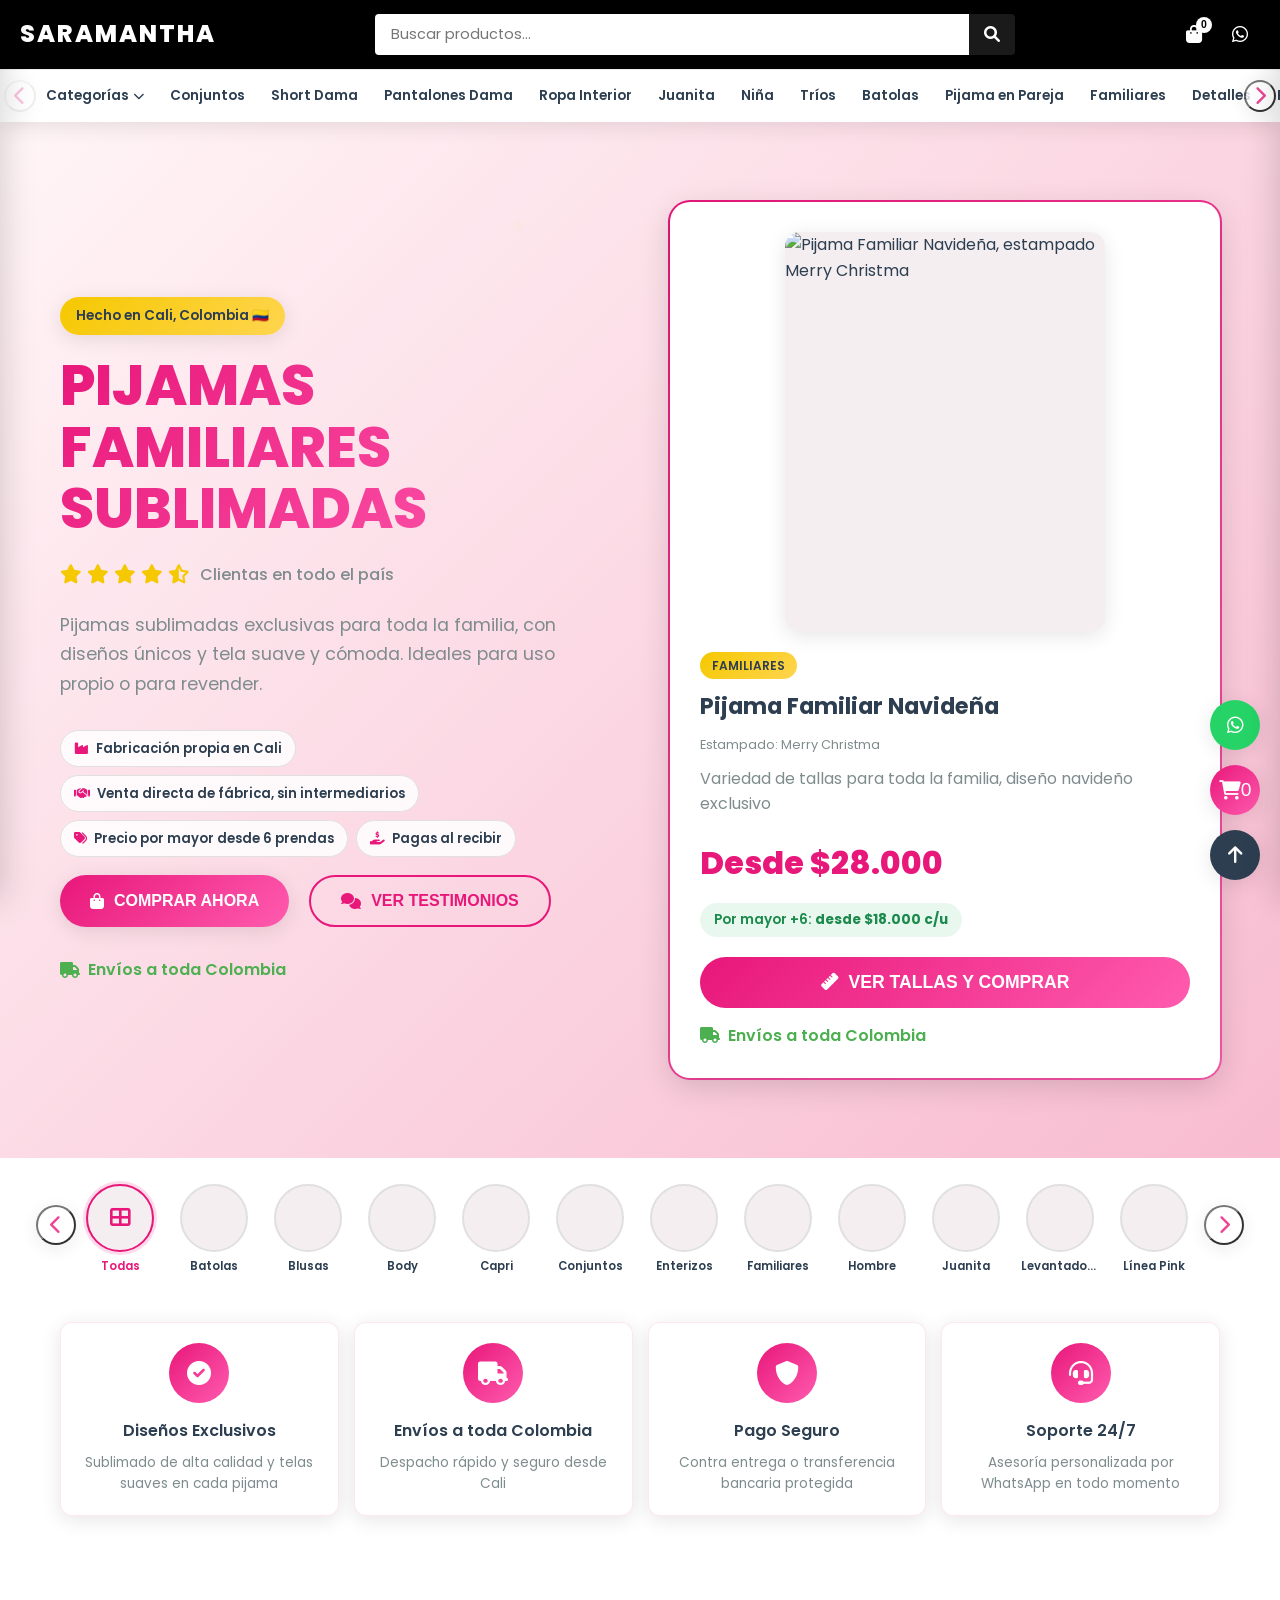
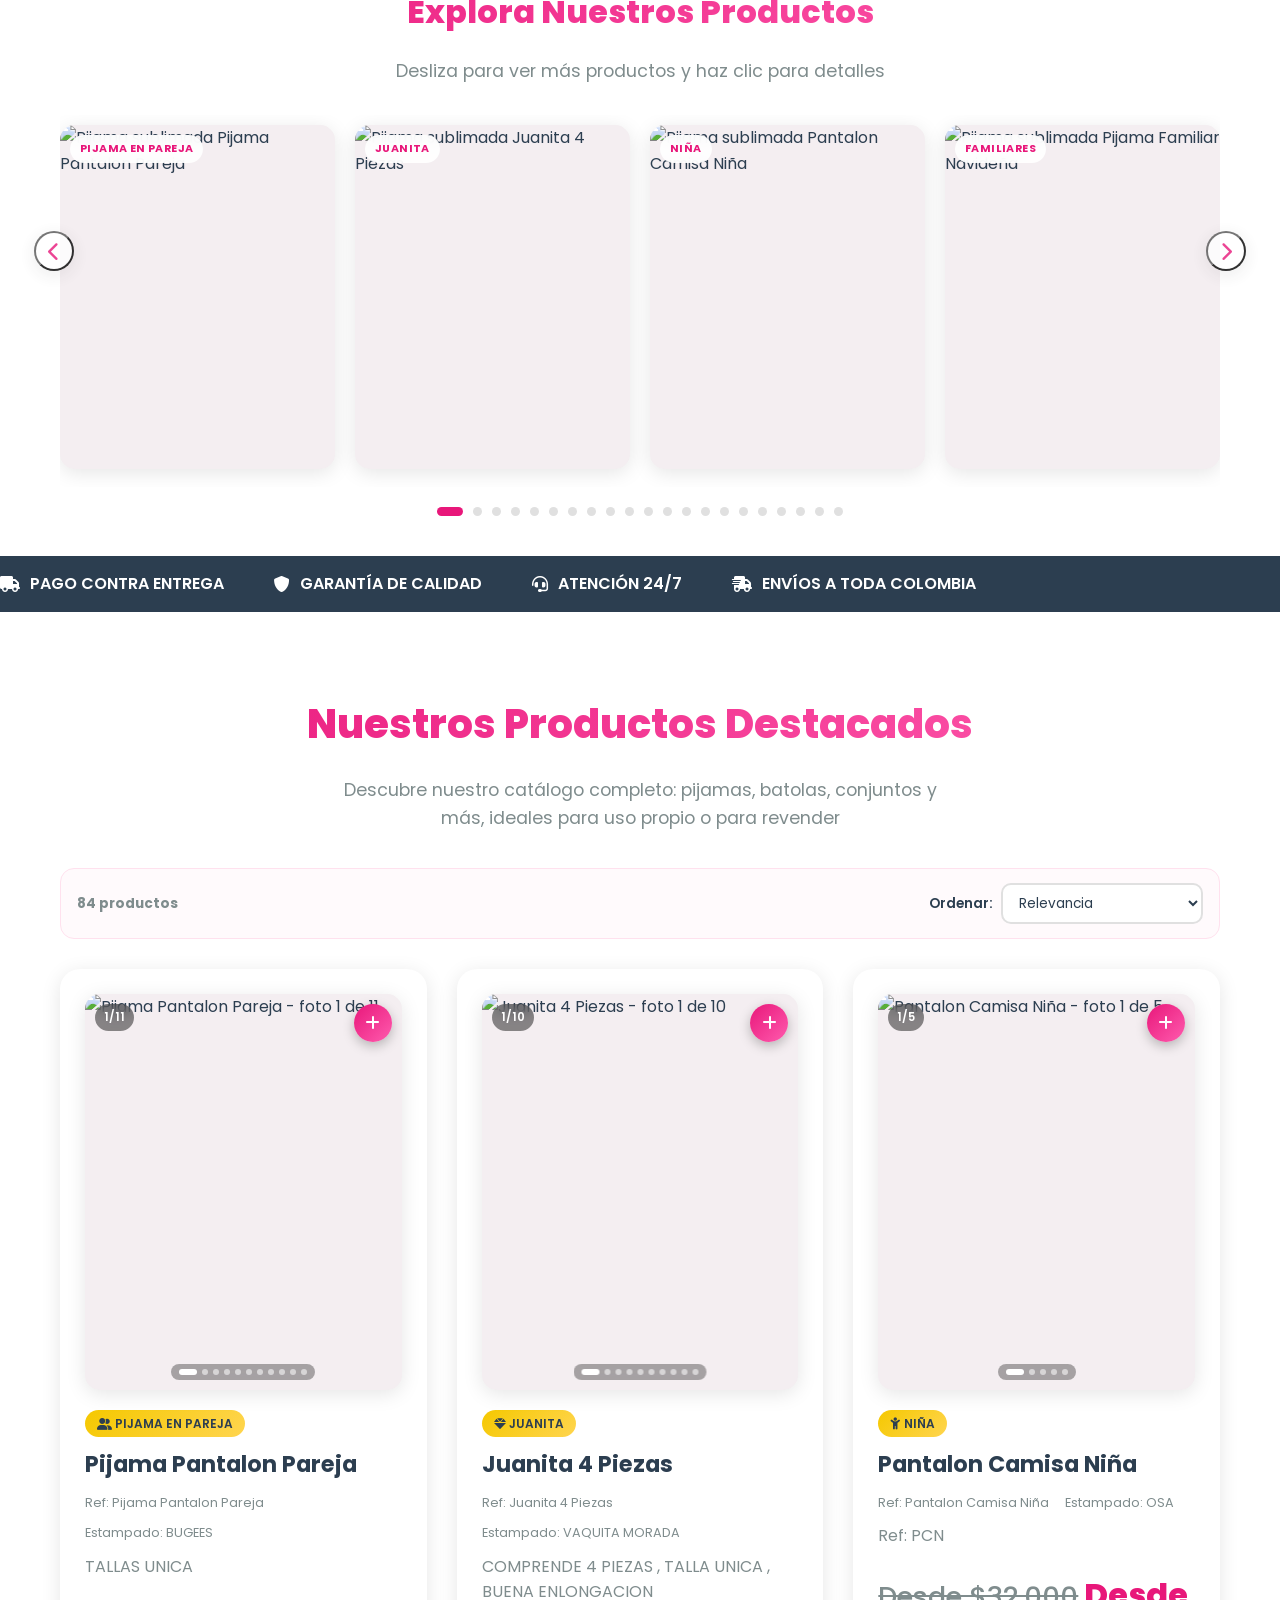
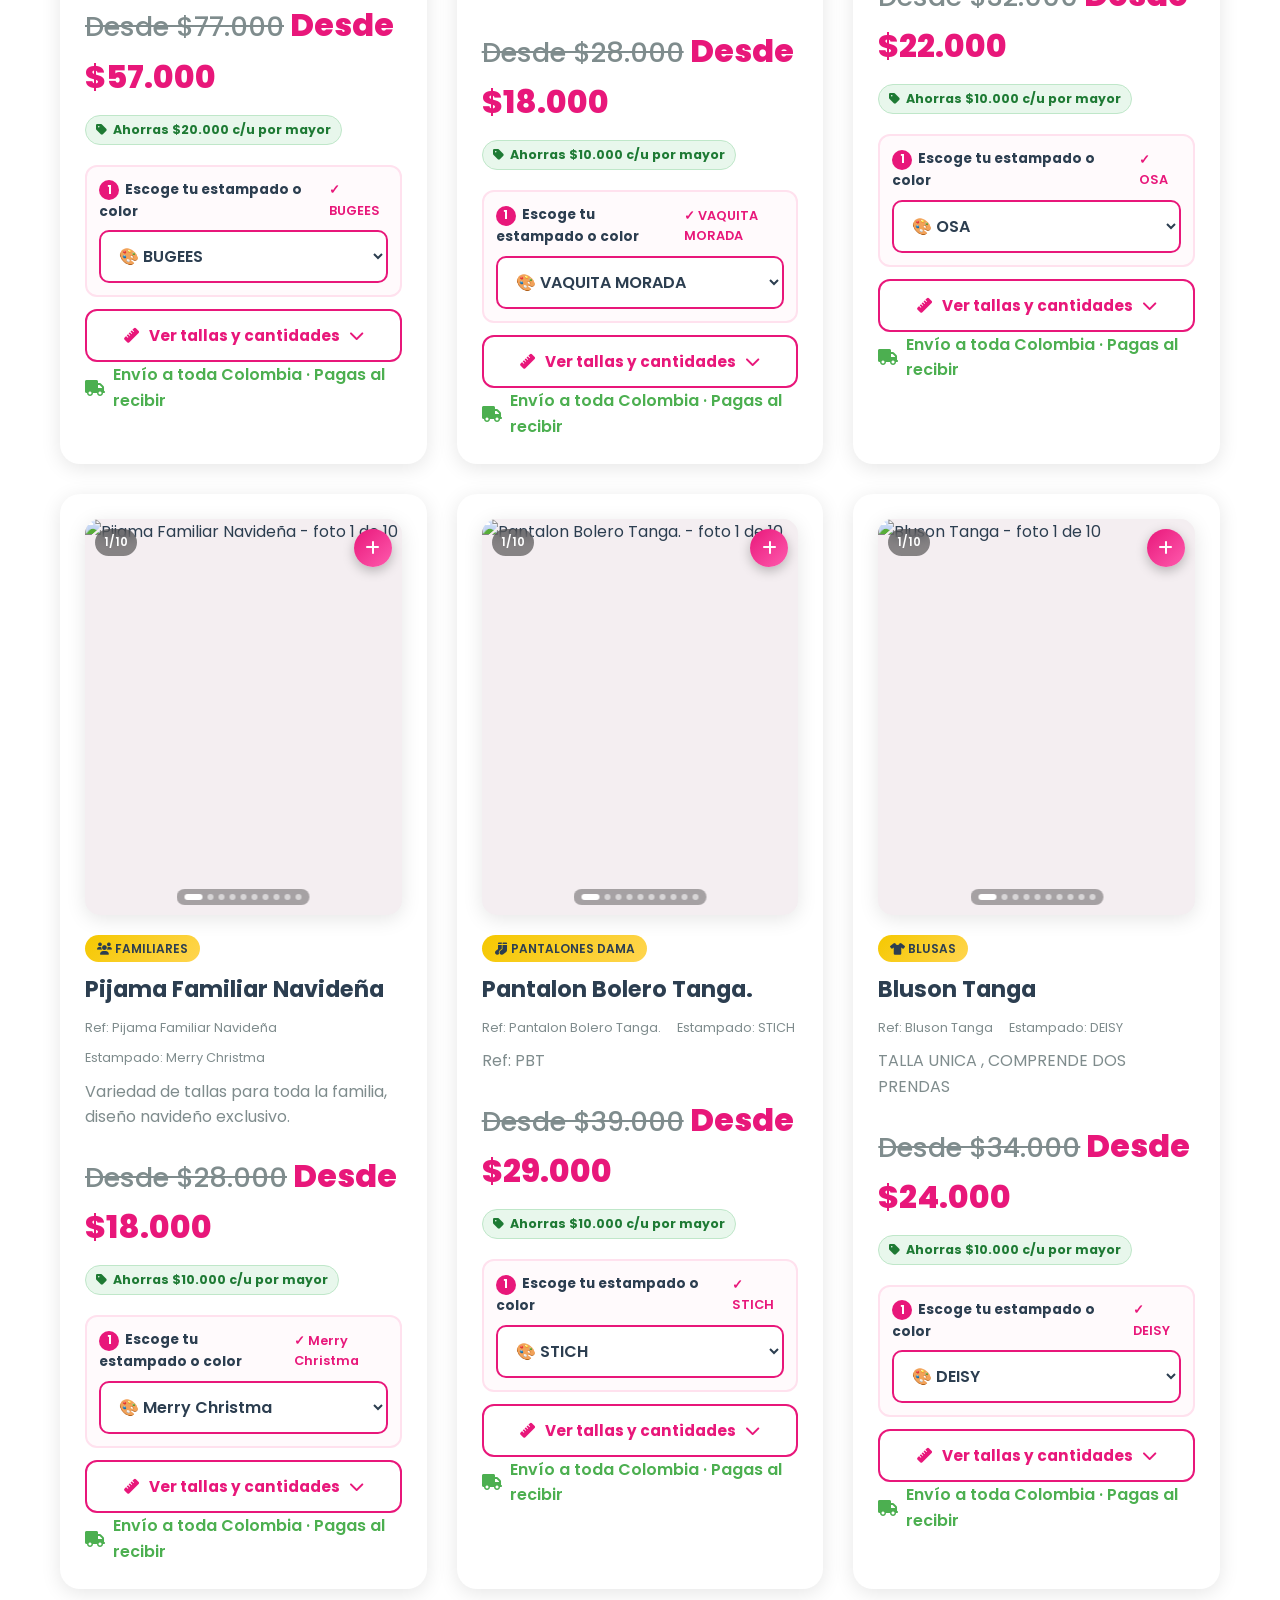
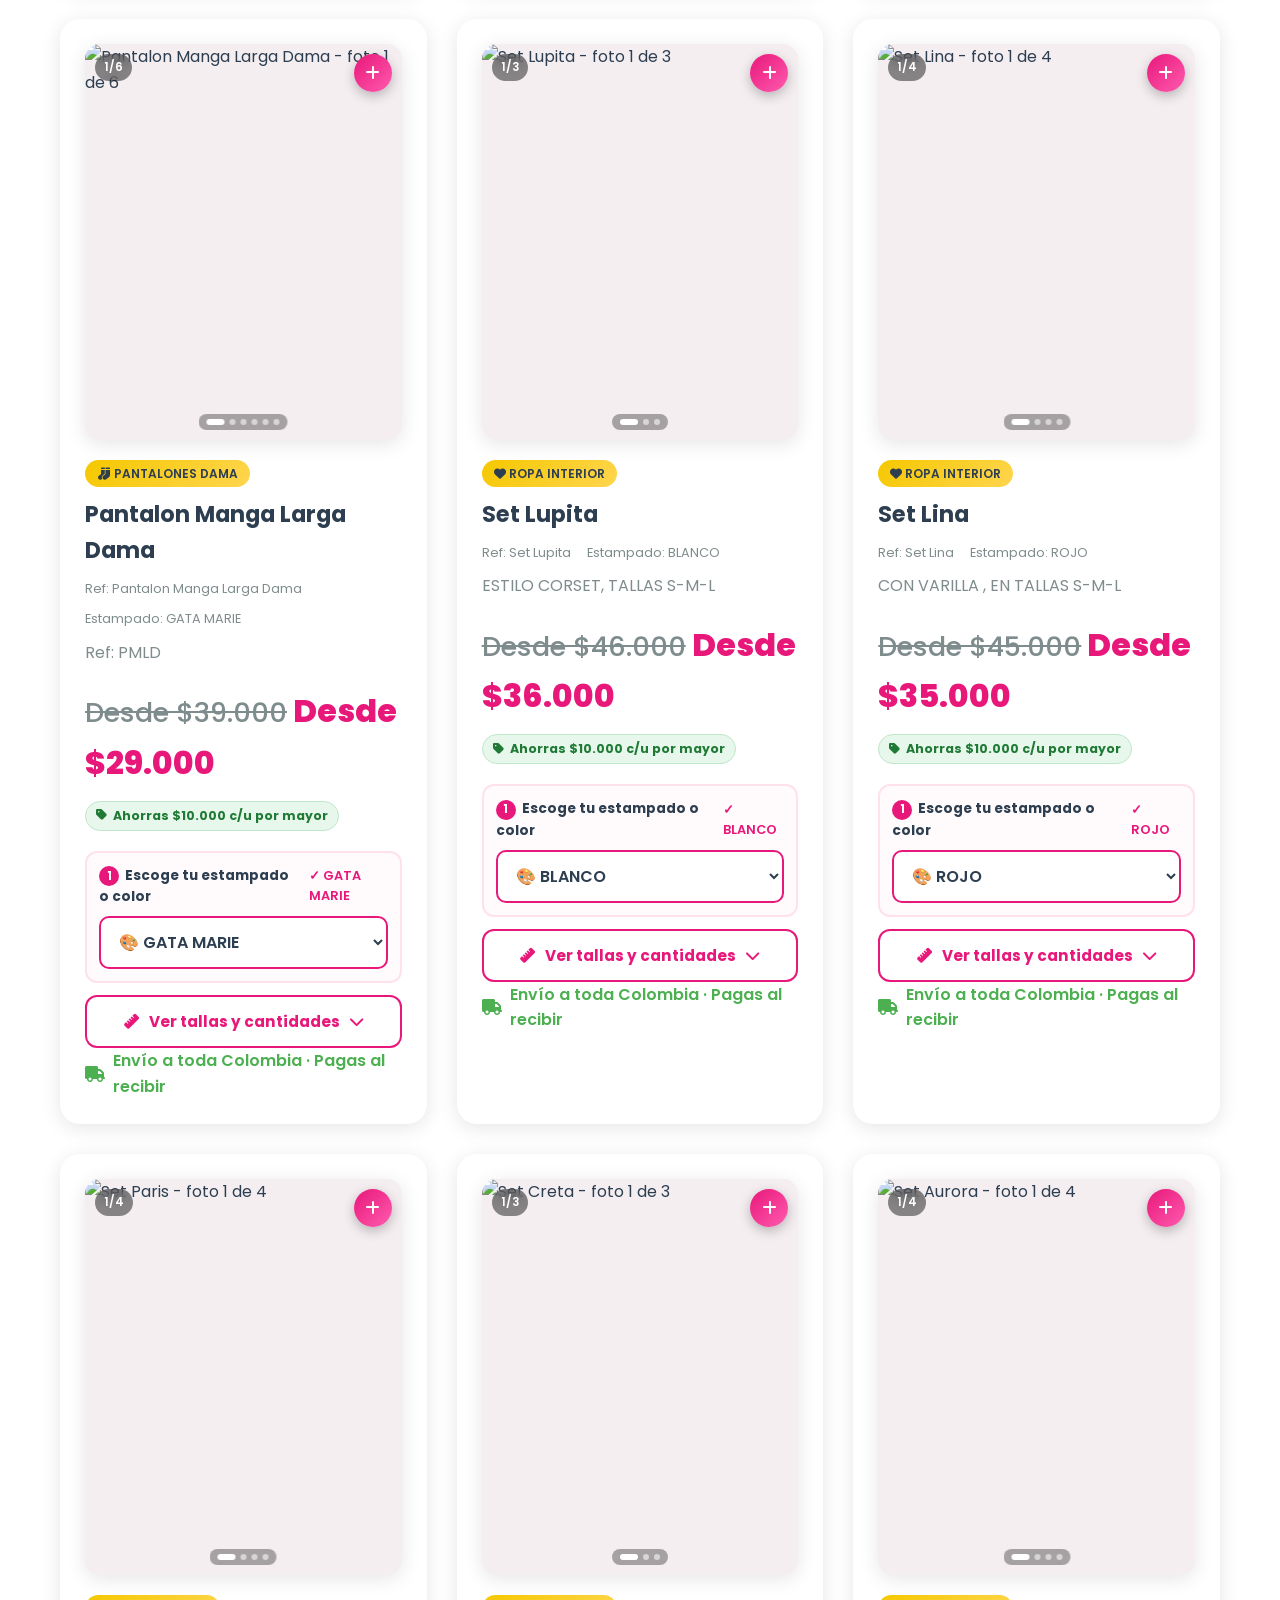
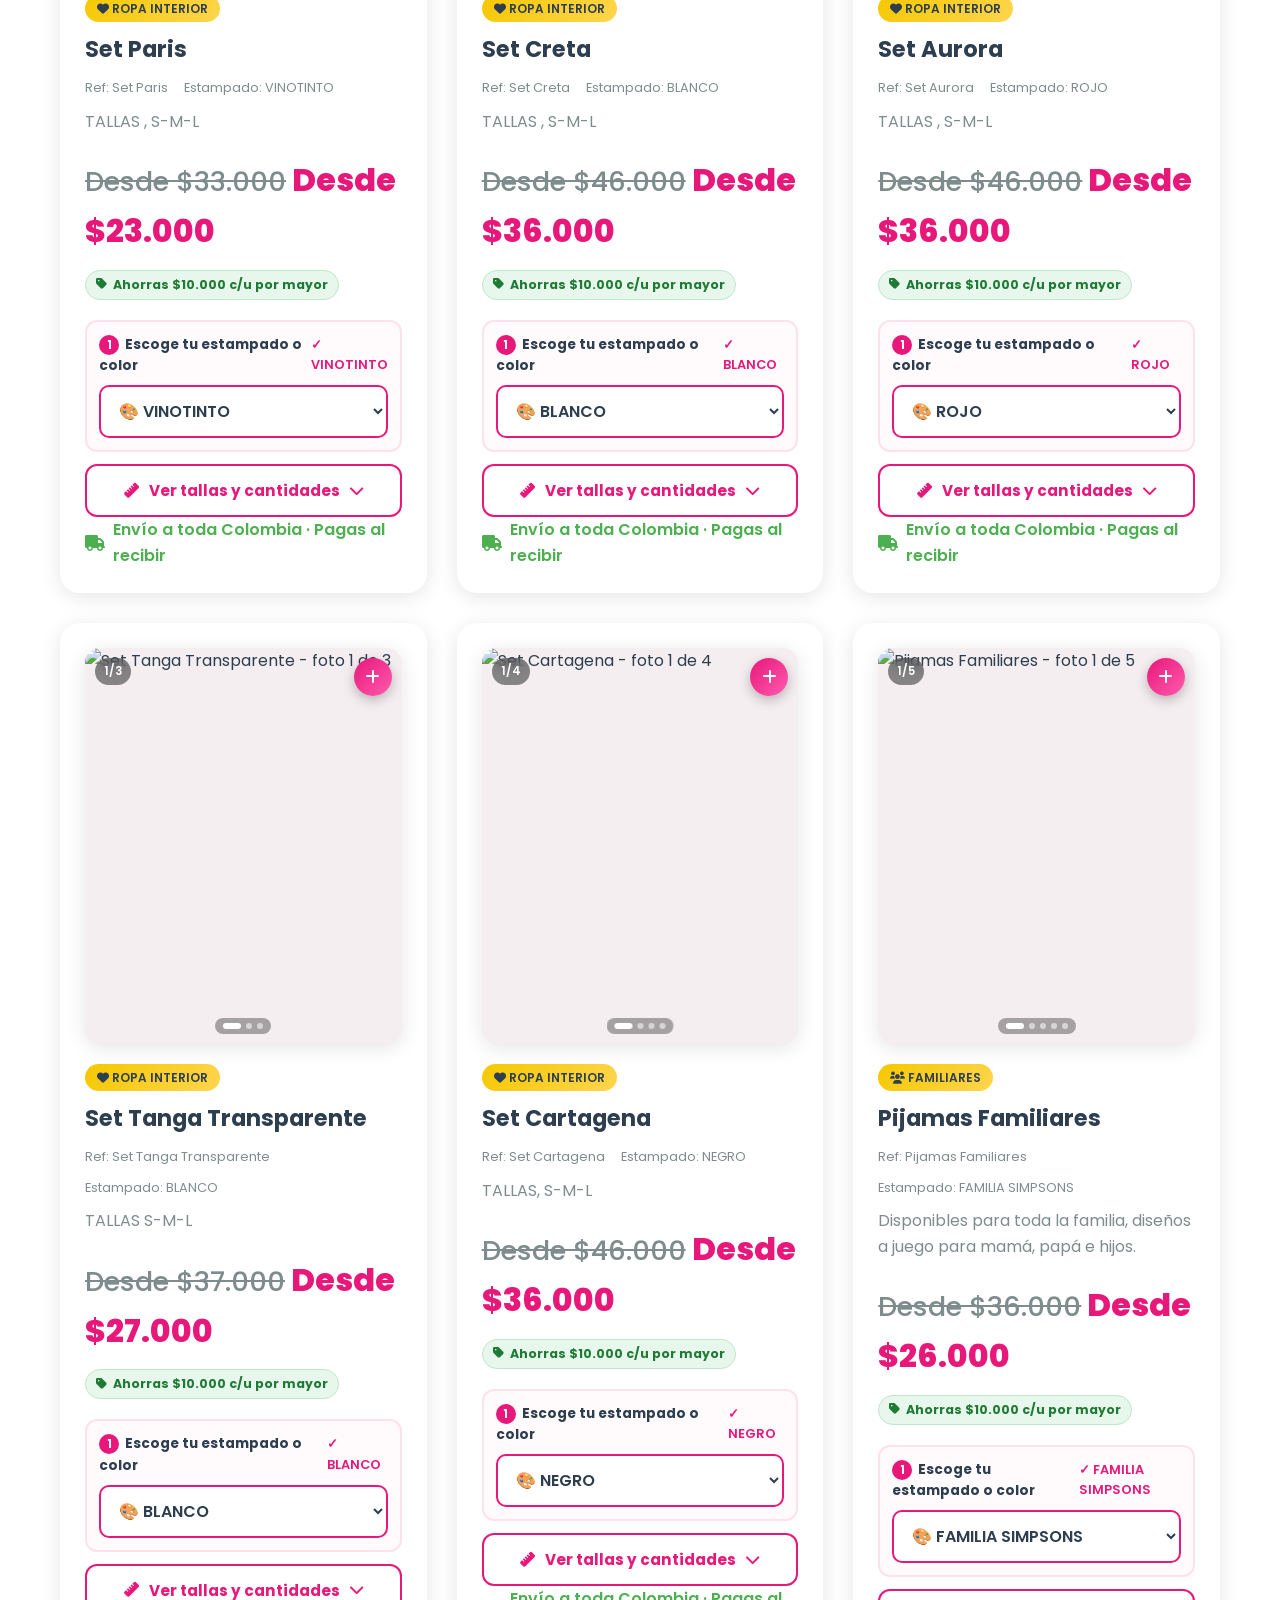
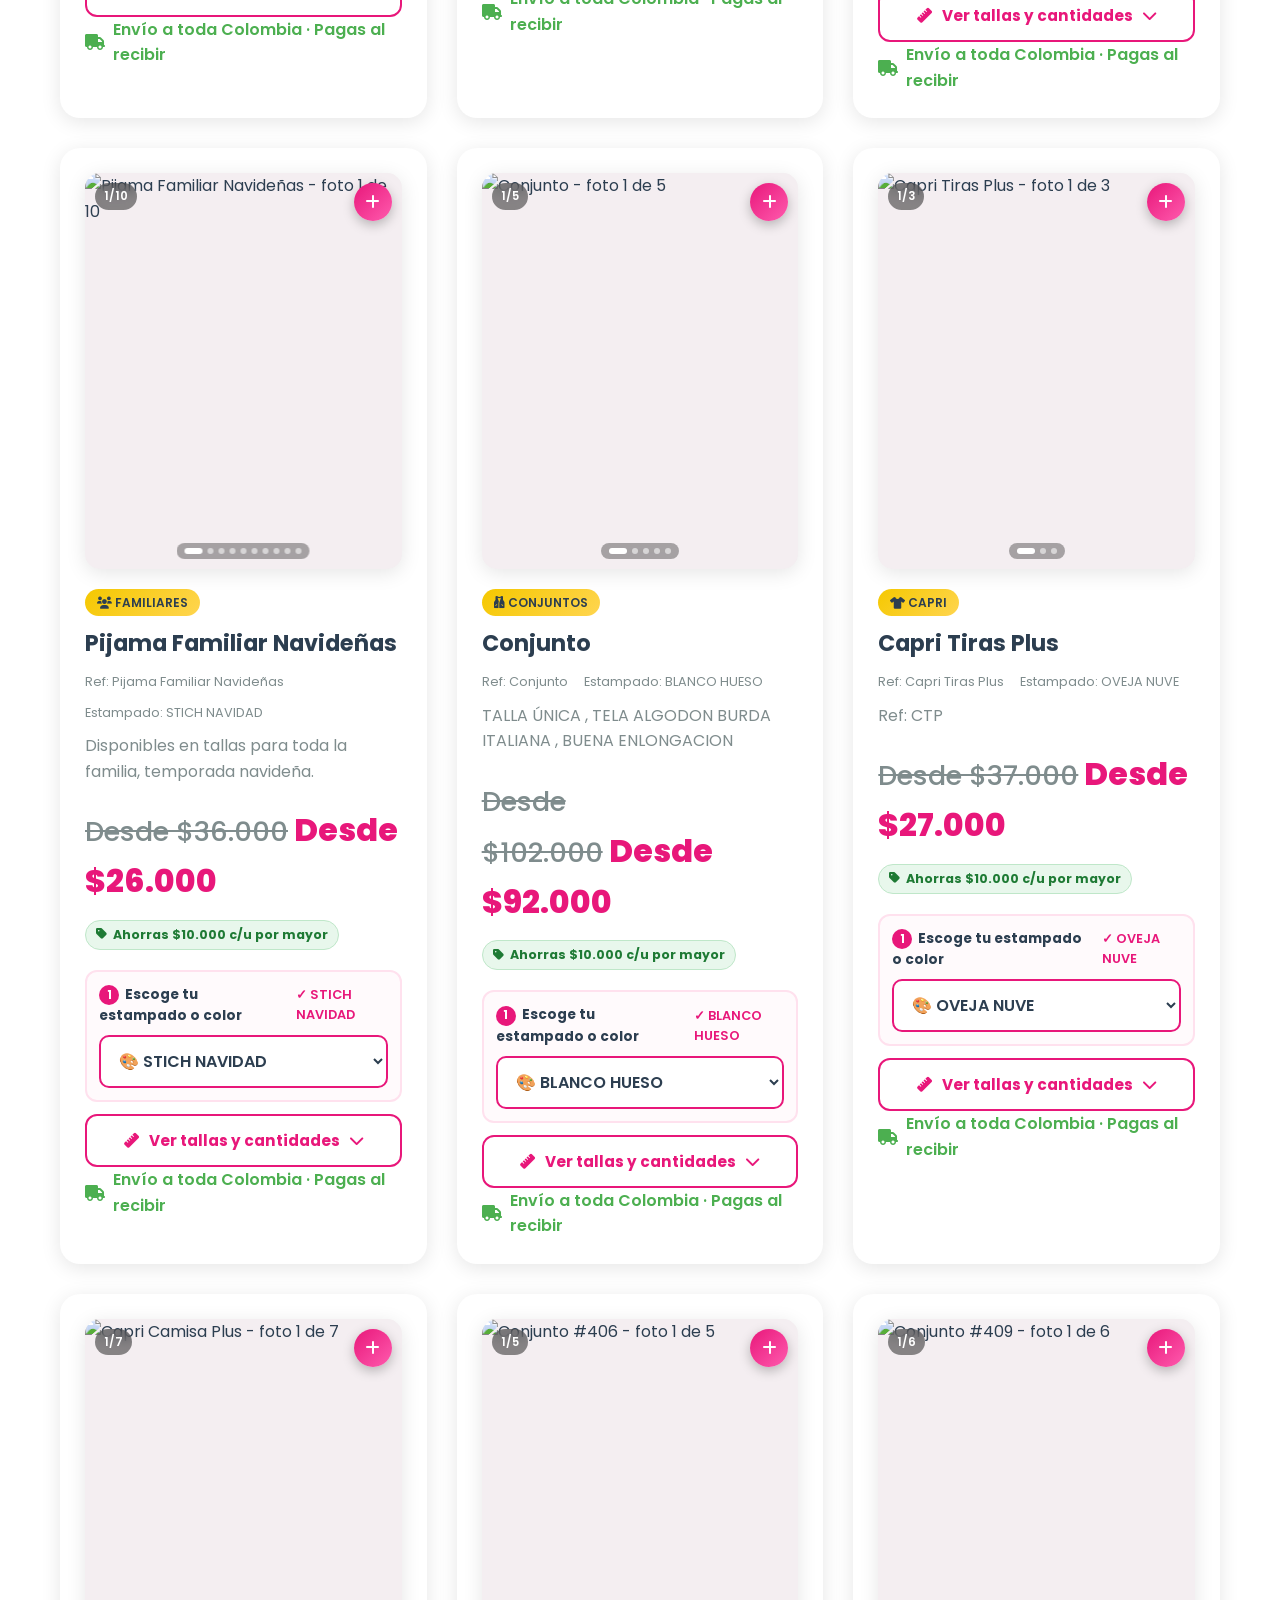
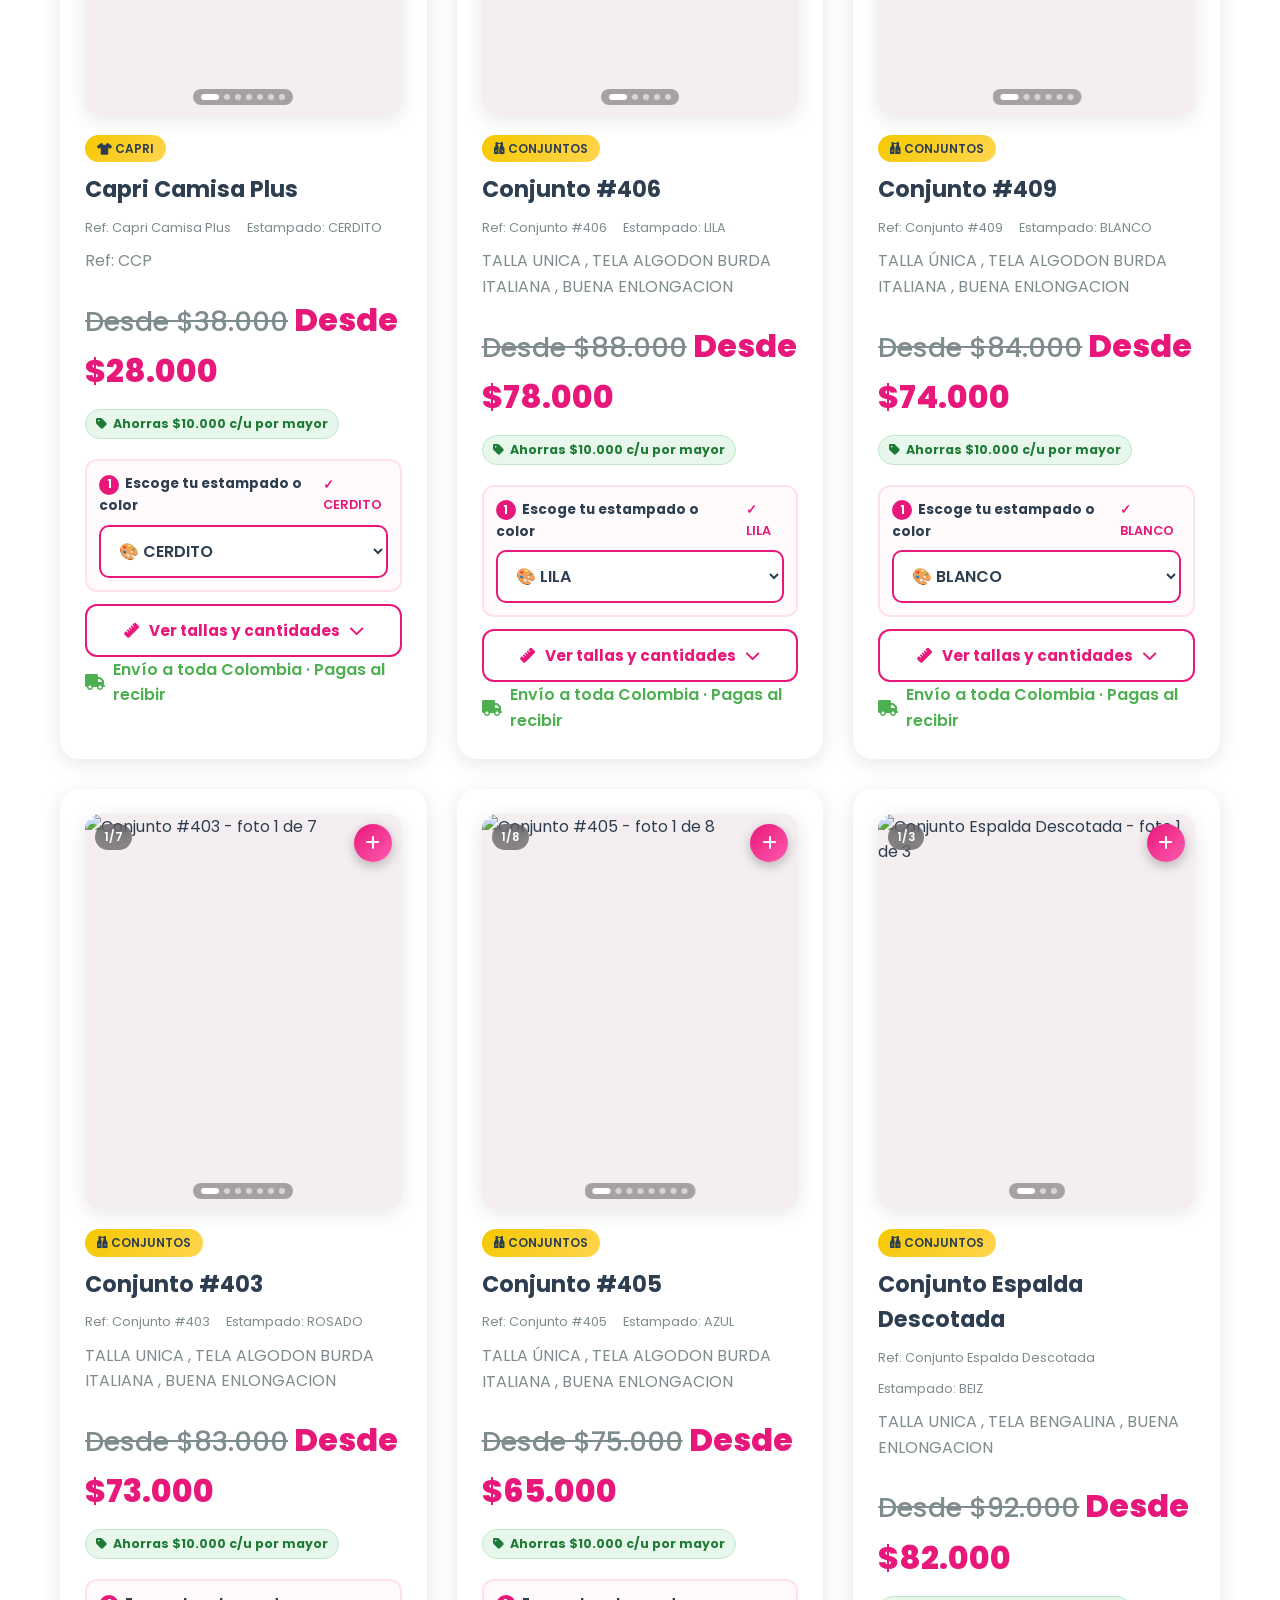
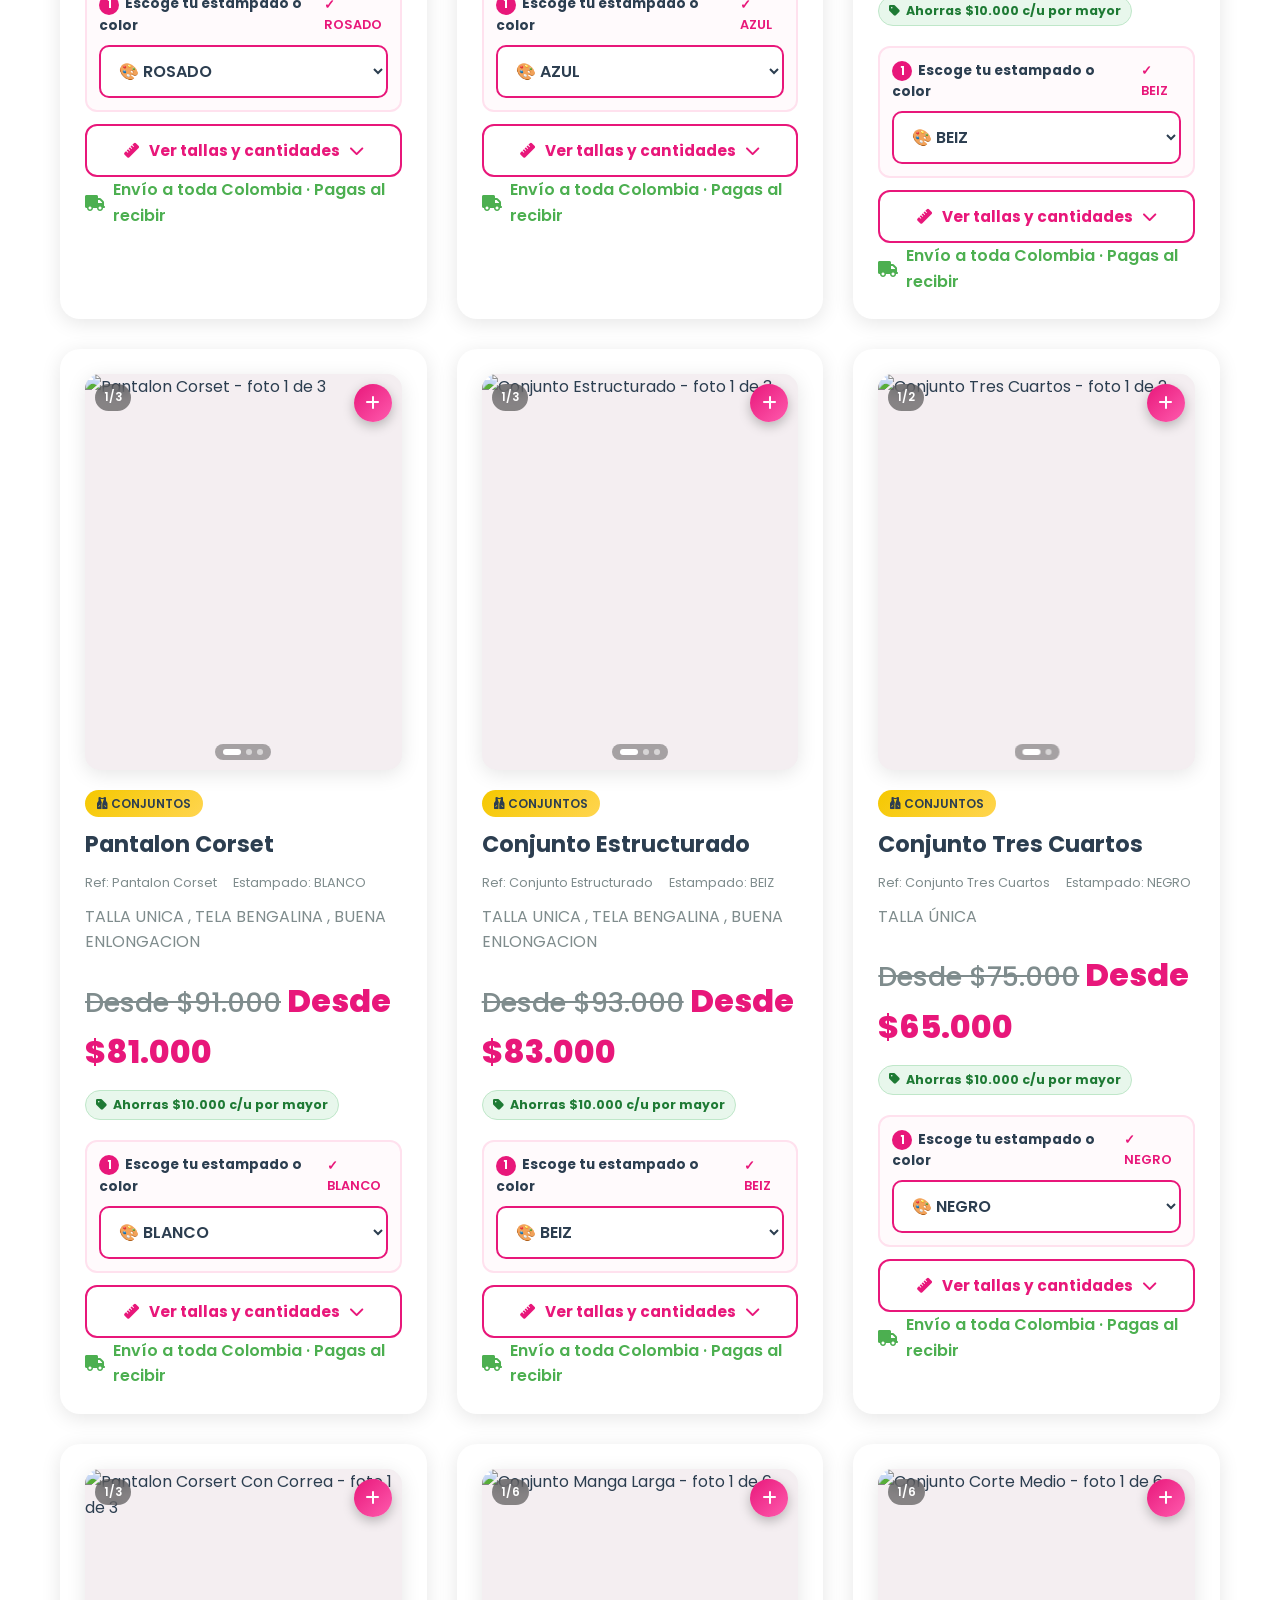
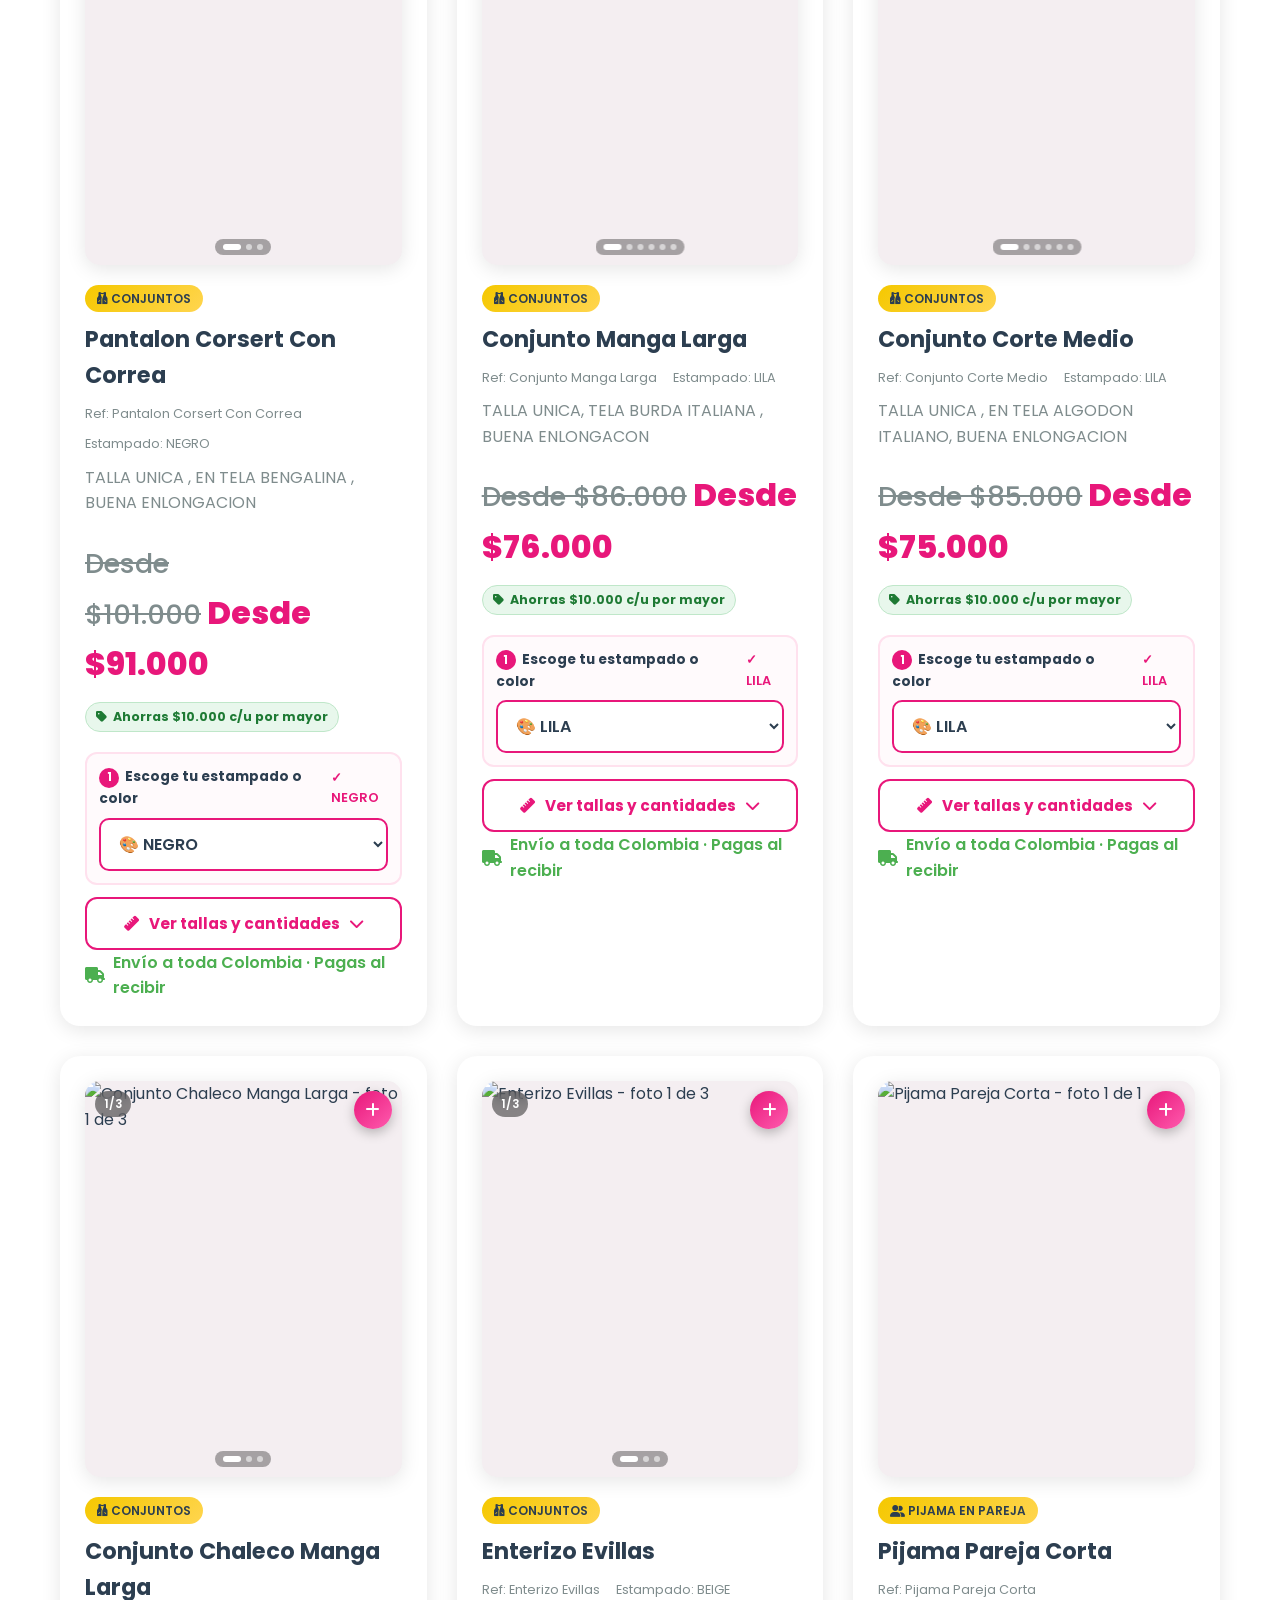
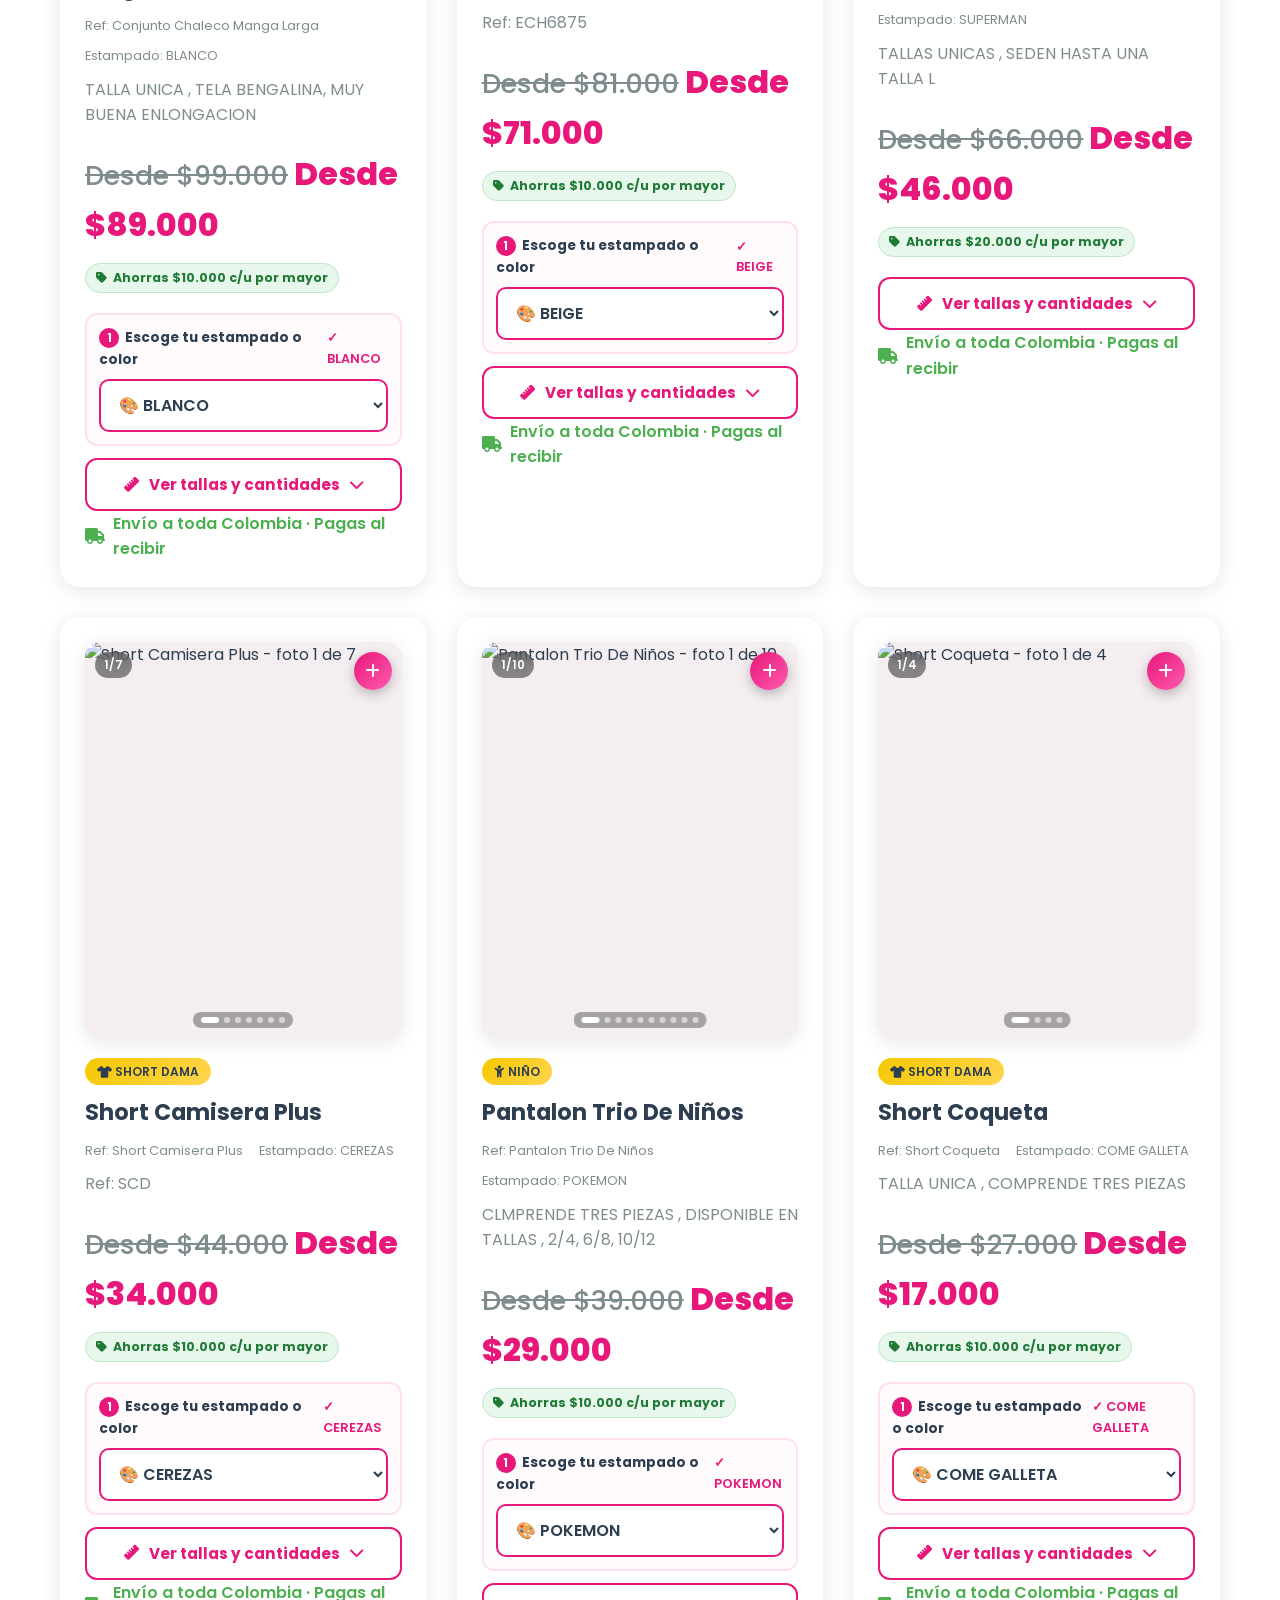
==== index.html @ 6b8dbf91 "Add files via upload" ====
<!DOCTYPE html>
<html lang="es">
<head>
    <meta charset="UTF-8">
    <meta name="viewport" content="width=device-width, initial-scale=1.0">
    <title>Pijamas Familiares Sublimadas al Por Mayor y Detal | Saramantha Cali</title>
    <meta name="description" content="Pijamas familiares sublimadas fabricadas en Cali, Colombia. Diseños exclusivos para toda la familia. Precio por mayor desde 6 prendas. Pago contra entrega.">
    <meta name="keywords" content="pijamas sublimadas, pijamas familiares, pijamas colombia, pijamas al por mayor, saramantha">
    <link rel="canonical" href="https://pijamasalmayor.com/saramantha">
    <meta property="og:title" content="Saramantha - Pijamas Familiares Sublimadas">
    <meta property="og:description" content="Diseños exclusivos para toda la familia. Precio por mayor desde 6 prendas. Pago contra entrega.">
    <meta property="og:image" content="https://dowbsbxvxjzjjhyqmyfr.supabase.co/storage/v1/object/public/archivos/jmpycl1hlbi_1789404698831.webp">
    <meta property="og:image:alt" content="Pijamas familiares sublimadas Saramantha">
    <meta property="og:url" content="https://pijamasalmayor.com/saramantha">
    <meta property="og:type" content="website">
    <meta property="og:site_name" content="Saramantha">
    <meta property="og:locale" content="es_CO">
    <meta name="twitter:card" content="summary_large_image">
    <meta name="twitter:title" content="Saramantha - Pijamas Familiares Sublimadas">
    <meta name="twitter:description" content="Disenos exclusivos para toda la familia. Precio por mayor desde 6 prendas. Pago contra entrega.">
    <meta name="twitter:image" content="https://dowbsbxvxjzjjhyqmyfr.supabase.co/storage/v1/object/public/archivos/jmpycl1hlbi_1789404698831.webp">
    <meta name="theme-color" content="#E8177A">
    <meta name="robots" content="index, follow, max-image-preview:large">
    <link rel="icon" type="image/png" href="https://www.pijamaspormayor.com/Logo_Saramantha_Pijamas.jpeg">
    <link rel="apple-touch-icon" href="https://www.pijamaspormayor.com/Logo_Saramantha_Pijamas.jpeg">
    <link rel="preconnect" href="https://cdnjs.cloudflare.com" crossorigin>
    <link rel="stylesheet" href="https://cdnjs.cloudflare.com/ajax/libs/font-awesome/6.0.0/css/all.min.css">
    <link rel="preload" as="image" href="https://dowbsbxvxjzjjhyqmyfr.supabase.co/storage/v1/object/public/archivos/jmpycl1hlbi_1789404698831.webp" fetchpriority="high">
    <link rel="preconnect" href="https://fonts.googleapis.com">
    <link rel="preconnect" href="https://fonts.gstatic.com" crossorigin>
    <link href="https://fonts.googleapis.com/css2?family=Poppins:wght@300;400;500;600;700;800&display=swap" rel="stylesheet">

    <!-- Datos estructurados: negocio + FAQ (SEO / rich results) -->
    <script type="application/ld+json">
    {
      "@context": "https://schema.org",
      "@type": "ClothingStore",
      "name": "Saramantha",
      "description": "Línea femenina juvenil de pijamas, fabricada por INDISUTEX S.A.S. en Cali, Colombia. Venta al detal y al por mayor.",
      "image": "https://dowbsbxvxjzjjhyqmyfr.supabase.co/storage/v1/object/public/archivos/jmpycl1hlbi_1789404698831.webp",
      "logo": "https://www.pijamaspormayor.com/Logo_Saramantha_Pijamas.jpeg",
      "url": "https://pijamasalmayor.com/saramantha",
      "telephone": "+573106120366",
      "email": "indisutexsas@gmail.com",
      "priceRange": "$$",
      "currenciesAccepted": "COP",
      "paymentAccepted": "Efectivo, Contra entrega, Transferencia bancaria, Nequi",
      "address": {
        "@type": "PostalAddress",
        "streetAddress": "CL 15 #7-85 Piso 2",
        "addressLocality": "Cali",
        "addressRegion": "Valle del Cauca",
        "addressCountry": "CO"
      },
      "areaServed": { "@type": "Country", "name": "Colombia" },
      "areaServedNote": "Envíos nacionales",
      "parentOrganization": {
        "@type": "Organization",
        "name": "INDISUTEX S.A.S.",
        "taxID": "901925743-2",
        "url": "https://www.pijamaspormayor.com/"
      }
    }
    </script>
    <script type="application/ld+json">
    {
      "@context": "https://schema.org",
      "@type": "FAQPage",
      "mainEntity": [
        {"@type":"Question","name":"De que material son las pijamas?","acceptedAnswer":{"@type":"Answer","text":"Trabajamos con telas suaves y frescas, ideales para dormir comodo. Cada diseno se sublima con tintas de alta calidad para que no se destina con los lavados."}},
        {"@type":"Question","name":"Cual es el precio al por mayor o para revender?","acceptedAnswer":{"@type":"Answer","text":"Desde 6 prendas aplica precio al por mayor automaticamente. Para cotizaciones especiales escribe al WhatsApp +57 310 612 0366."}},
        {"@type":"Question","name":"Que tallas manejan?","acceptedAnswer":{"@type":"Answer","text":"Manejamos tallas para toda la familia, desde ninos hasta adultos, incluyendo talla Dama Plus."}},
        {"@type":"Question","name":"Puedo personalizar el diseno?","acceptedAnswer":{"@type":"Answer","text":"Si, manejamos disenos personalizados con nombres, fechas o tematicas especiales."}},
        {"@type":"Question","name":"En cuanto tiempo me llega mi pedido?","acceptedAnswer":{"@type":"Answer","text":"El tiempo de entrega es de 2 a 5 dias habiles dependiendo de la ciudad."}},
        {"@type":"Question","name":"Hacen envios a toda Colombia?","acceptedAnswer":{"@type":"Answer","text":"Si, realizamos envios a toda Colombia con opcion de pago contra entrega."}}
      ]
    }
    </script>

    <!-- Meta Pixel Code -->
    <script>
    !function(f,b,e,v,n,t,s)
    {if(f.fbq)return;n=f.fbq=function(){n.callMethod?
    n.callMethod.apply(n,arguments):n.queue.push(arguments)};
    if(!f._fbq)f._fbq=n;n.push=n;n.loaded=!0;n.version='2.0';
    n.queue=[];t=b.createElement(e);t.async=!0;
    t.src=v;s=b.getElementsByTagName(e)[0];
    s.parentNode.insertBefore(t,s)}(window, document,'script',
    'https://connect.facebook.net/en_US/fbevents.js');
    fbq('init', 'TU_META_PIXEL_ID');
    fbq('track', 'PageView');
    </script>
    <noscript><img height="1" width="1" style="display:none"
    src="https://www.facebook.com/tr?id=TU_META_PIXEL_ID&ev=PageView&noscript=1"
    /></noscript>
    <!-- End Meta Pixel Code -->

    <!-- Clarity Code -->
    <script type="text/javascript">
    (function(c,l,a,r,i,t,y){
        c[a]=c[a]||function(){(c[a].q=c[a].q||[]).push(arguments)};
        t=l.createElement(r);t.async=1;t.src="https://www.clarity.ms/tag/"+i;
        y=l.getElementsByTagName(r)[0];y.parentNode.insertBefore(t,y);
    })(window, document, "clarity", "script", "TU_CLARITY_ID");
    </script>
    <!-- End Clarity Code -->

    <!-- Google tag (gtag.js) -->
    <script async src="https://www.googletagmanager.com/gtag/js?id=TU_GA4_ID"></script>
    <script>
    window.dataLayer = window.dataLayer || [];
    function gtag(){dataLayer.push(arguments);}
    gtag('js', new Date());
    gtag('config', 'TU_GA4_ID');
    </script>
    <!-- End Google tag (gtag.js) -->

    <style>
        :root {
            --primary-color: #E8177A;
            --secondary-color: #FF5BAE;
            --accent-color: #F5C800;
            --text-dark: #2C3E50;
            --text-light: #7F8C8D;
            --background-light: #FAFAFA;
            --white: #FFFFFF;
            --success-color: #4CAF50;
            --warning-color: #FF9800;
            --error-color: #F44336;
            --border-color: #E0E0E0;
            --shadow: 0 4px 20px rgba(0,0,0,0.1);
            --shadow-hover: 0 8px 30px rgba(0,0,0,0.15);
            --gradient-primary: linear-gradient(135deg, var(--primary-color), var(--secondary-color));
            --gradient-accent: linear-gradient(135deg, var(--accent-color), #FFD54F);
        }
        * {
            margin: 0;
            padding: 0;
            box-sizing: border-box;
        }
        body {
            font-family: 'Poppins', sans-serif;
            line-height: 1.6;
            color: var(--text-dark);
            background-color: var(--background-light);
            overflow-x: hidden;
        }
        
        /* NUEVA CLASE PARA SOLUCIONAR EL PROBLEMA DEL SCROLL EN MÓVILES */
        .body-no-scroll {
            overflow: hidden;
            position: fixed;
            width: 100%;
            height: 100%;
        }
        
        .container {
            max-width: 1200px;
            margin: 0 auto;
            padding: 0 20px;
        }

        /* NUEVA SECCIÓN DE CONFIANZA MEJORADA */
        .trust-section {
            padding: 30px 0;
            background: var(--white);
            position: relative;
            overflow: hidden;
        }
        
        .trust-container {
            max-width: 1200px;
            margin: 0 auto;
            padding: 0 20px;
        }
        
        .trust-grid {
            display: grid;
            grid-template-columns: repeat(auto-fit, minmax(200px, 1fr));
            gap: 15px;
        }
        
        .trust-item {
            background: var(--white);
            border-radius: 12px;
            padding: 20px;
            text-align: center;
            box-shadow: var(--shadow);
            transition: all 0.3s ease;
            display: flex;
            flex-direction: column;
            align-items: center;
            border: 1px solid rgba(233, 30, 99, 0.1);
        }
        
        .trust-item:hover {
            transform: translateY(-5px);
            box-shadow: var(--shadow-hover);
        }
        
        .trust-icon {
            width: 60px;
            height: 60px;
            background: var(--gradient-primary);
            border-radius: 50%;
            display: flex;
            align-items: center;
            justify-content: center;
            margin-bottom: 15px;
            color: var(--white);
            font-size: 1.5rem;
        }
        
        .trust-title {
            font-weight: 600;
            margin-bottom: 8px;
            font-size: 1rem;
        }
        
        .trust-description {
            font-size: 0.85rem;
            color: var(--text-light);
        }
        
        /* Stock counter */
        .stock-counter {
            background: var(--white);
            padding: 15px;
            border-radius: 12px;
            margin: 20px 0;
            box-shadow: var(--shadow);
            text-align: center;
            border: 1px solid rgba(233, 30, 99, 0.1);
        }
        .progress-bar {
            height: 10px;
            background: #f0f0f0;
            border-radius: 5px;
            overflow: hidden;
            margin-bottom: 8px;
        }
        .progress {
            height: 100%;
            background: var(--primary-color);
            border-radius: 5px;
            transition: width 0.5s ease;
        }
        .stock-text {
            font-weight: 600;
            color: var(--primary-color);
            font-size: 0.9rem;
        }
        
        .cart-upsell {
            background: #FFF5F7;
            padding: 15px;
            border-radius: 12px;
            margin: 20px 0;
            border: 1px solid #F8BBD0;
        }
        .cart-upsell h4 {
            margin-bottom: 10px;
            color: var(--primary-color);
        }
        .cart-guarantee {
            display: flex;
            align-items: center;
            gap: 10px;
            padding: 12px;
            background: #F5F5F5;
            border-radius: 8px;
            margin-top: 15px;
        }
        .cart-guarantee i {
            color: var(--primary-color);
            font-size: 1.2rem;
        }
        
        /* Header Styles */
        /* ==================================================================
           MEJORAS v9 - header estilo SHEIN: barra negra (logo + buscador +
           iconos) y, en escritorio, una sub-barra blanca con enlaces de
           categoria que se desliza en horizontal. En movil se muestra solo
           la barra negra (igual que en la referencia).
           ================================================================== */
        header {
            background: #000;
            box-shadow: var(--shadow);
            position: sticky;
            top: 0;
            z-index: 1000;
        }
        .shein-topbar-inner {
            display: flex;
            align-items: center;
            gap: 18px;
            padding: 14px 20px;
            max-width: 1300px;
            margin: 0 auto;
        }
        .shein-logo {
            flex-shrink: 0;
            color: #fff;
            text-decoration: none;
            font-size: 1.5rem;
            font-weight: 800;
            letter-spacing: 2px;
            text-transform: uppercase;
        }
        .shein-search-box {
            position: relative;
            flex: 1;
            display: flex;
            max-width: 640px;
            margin: 0 auto;
        }
        .shein-search-box input {
            flex: 1;
            min-width: 0;
            padding: 10px 16px;
            border: none;
            border-radius: 4px 0 0 4px;
            font-size: 0.9rem;
            font-family: inherit;
        }
        .shein-search-box input:focus { outline: none; }
        .shein-search-btn {
            flex-shrink: 0;
            width: 46px;
            border: none;
            border-radius: 0 4px 4px 0;
            background: #1a1a1a;
            color: #fff;
            cursor: pointer;
            font-size: 1rem;
            transition: background 0.2s ease;
        }
        .shein-search-btn:hover { background: var(--primary-color); }
        .shein-search-box .search-results {
            top: calc(100% + 6px);
        }
        .shein-icons {
            flex-shrink: 0;
            display: flex;
            align-items: center;
            gap: 6px;
        }
        .shein-icon-btn {
            position: relative;
            display: flex;
            align-items: center;
            justify-content: center;
            width: 40px;
            height: 40px;
            border: none;
            background: none;
            color: #fff;
            font-size: 1.15rem;
            cursor: pointer;
            text-decoration: none;
            border-radius: 50%;
            transition: background 0.2s ease;
        }
        .shein-icon-btn:hover { background: rgba(255, 255, 255, 0.12); }
        .shein-icon-badge {
            position: absolute;
            top: 2px;
            right: 2px;
            background: #fff;
            color: #000;
            border-radius: 50%;
            width: 16px;
            height: 16px;
            font-size: 0.65rem;
            font-weight: 700;
            display: flex;
            align-items: center;
            justify-content: center;
        }
        .shein-icons .mobile-menu-btn {
            color: #fff;
            width: 40px;
            height: 40px;
            border-radius: 50%;
            padding: 0;
            display: none;
            align-items: center;
            justify-content: center;
        }
        .shein-icons .mobile-menu-btn:hover { background: rgba(255, 255, 255, 0.12); color: #fff; }

        /* Sub-barra de categorias: solo en escritorio, como en la referencia
           (en movil SHEIN no la muestra; se navega por el menu hamburguesa). */
        .shein-subnav {
            position: relative;
            background: #fff;
            border-top: 1px solid #eee;
        }
        .shein-subnav-track {
            display: flex;
            align-items: center;
            gap: 26px;
            overflow-x: auto;
            scroll-behavior: smooth;
            scrollbar-width: none;
            padding: 12px 46px;
            max-width: 1300px;
            margin: 0 auto;
        }
        .shein-subnav-track::-webkit-scrollbar { display: none; }
        .shein-subnav-link {
            flex-shrink: 0;
            background: none;
            border: none;
            font-family: inherit;
            font-size: 0.85rem;
            font-weight: 600;
            color: var(--text-dark);
            white-space: nowrap;
            cursor: pointer;
            padding: 4px 0;
            display: flex;
            align-items: center;
            gap: 5px;
        }
        .shein-subnav-link:hover, .shein-subnav-link.active { color: var(--primary-color); }
        .shein-subnav-link i { font-size: 0.7rem; }
        .shein-subnav .carousel-arrow {
            width: 32px;
            height: 32px;
            top: 50%;
        }
        .shein-subnav .carousel-arrow.left { left: 4px; }
        .shein-subnav .carousel-arrow.right { right: 4px; }
        @media (max-width: 900px) {
            .shein-subnav { display: none; }
        }
        @media (max-width: 700px) {
            .shein-topbar-inner { padding: 10px 14px; gap: 10px; }
            .shein-logo { font-size: 1.15rem; letter-spacing: 1px; }
            .shein-icon-btn { width: 34px; height: 34px; font-size: 1rem; }
            .shein-icons .mobile-menu-btn { display: flex; }
        }

        .search-results {
            position: absolute;
            top: 100%;
            left: 0;
            right: 0;
            background: var(--white);
            border: 1px solid var(--border-color);
            border-radius: 8px;
            box-shadow: var(--shadow);
            max-height: 300px;
            overflow-y: auto;
            z-index: 1000;
            display: none;
        }
        .search-result-item {
            display: flex;
            align-items: center;
            padding: 10px;
            border-bottom: 1px solid var(--border-color);
            cursor: pointer;
            transition: background-color 0.3s ease;
        }
        .search-result-item:hover {
            background-color: var(--background-light);
        }
        .search-result-image {
            width: 40px;
            height: 40px;
            object-fit: cover;
            border-radius: 4px;
            margin-right: 10px;
        }
        .search-result-title {
            font-weight: 500;
            margin-bottom: 2px;
        }
        .search-result-price {
            color: var(--primary-color);
            font-weight: 600;
        }

        /* Mobile Menu - MEJORADO */
        .mobile-menu-btn {
            display: none;
            background: none;
            border: none;
            color: var(--text-dark);
            font-size: 1.5rem;
            cursor: pointer;
            padding: 10px;
            border-radius: 8px;
            transition: all 0.3s ease;
        }
        .mobile-menu-btn:hover {
            background: #FFF5F7;
            color: var(--primary-color);
        }
        
        .mobile-menu {
            position: fixed;
            top: 0;
            left: -350px;
            width: 350px;
            height: 100vh;
            background: var(--white);
            box-shadow: 5px 0 30px rgba(0,0,0,0.15);
            z-index: 1500;
            transition: left 0.4s cubic-bezier(0.25, 0.46, 0.45, 0.94);
            display: flex;
            flex-direction: column;
        }
        .mobile-menu.open {
            left: 0;
        }
        
        .mobile-menu-header {
            padding: 25px 20px;
            border-bottom: 2px solid var(--border-color);
            background: linear-gradient(135deg, #FFF5F7 0%, #F8BBD0 100%);
            display: flex;
            justify-content: space-between;
            align-items: center;
        }
        
        .mobile-menu-logo {
            font-size: 1.5rem;
            font-weight: 800;
            color: var(--primary-color);
            display: flex;
            align-items: center;
            gap: 8px;
        }
        
        .mobile-menu-close {
            background: var(--white);
            border: none;
            color: var(--primary-color);
            font-size: 1.3rem;
            cursor: pointer;
            padding: 8px;
            border-radius: 50%;
            box-shadow: var(--shadow);
            transition: all 0.3s ease;
        }
        .mobile-menu-close:hover {
            transform: scale(1.1);
            box-shadow: var(--shadow-hover);
        }
        
        .mobile-menu-list {
            list-style: none;
            padding: 30px 20px;
            flex: 1;
        }
        .mobile-menu-list li {
            margin-bottom: 20px;
        }
        .mobile-menu-list a {
            color: var(--text-dark);
            text-decoration: none;
            font-weight: 500;
            font-size: 1.1rem;
            display: flex;
            align-items: center;
            padding: 15px 20px;
            border-radius: 12px;
            transition: all 0.3s ease;
            position: relative;
            overflow: hidden;
        }
        .mobile-menu-list a::before {
            content: '';
            position: absolute;
            top: 0;
            left: -100%;
            width: 100%;
            height: 100%;
            background: linear-gradient(90deg, transparent, rgba(233, 30, 99, 0.1), transparent);
            transition: left 0.5s ease;
        }
        .mobile-menu-list a:hover::before {
            left: 100%;
        }
        .mobile-menu-list a:hover {
            background: linear-gradient(135deg, #FFF5F7, #F8BBD0);
            color: var(--primary-color);
            transform: translateX(10px);
            box-shadow: 0 4px 15px rgba(233, 30, 99, 0.2);
        }
        .mobile-menu-list a i {
            margin-right: 15px;
            font-size: 1.2rem;
            width: 20px;
            text-align: center;
        }
        
        .mobile-menu-footer {
            padding: 20px;
            border-top: 1px solid var(--border-color);
            background: #FAFAFA;
        }
        .mobile-menu-social {
            display: flex;
            justify-content: center;
            gap: 20px;
        }
        .mobile-menu-social a {
            color: var(--primary-color);
            font-size: 1.5rem;
            padding: 10px;
            border-radius: 50%;
            background: var(--white);
            box-shadow: var(--shadow);
            transition: all 0.3s ease;
        }
        .mobile-menu-social a:hover {
            transform: translateY(-3px);
            box-shadow: var(--shadow-hover);
        }
        
        .mobile-menu-overlay {
            position: fixed;
            top: 0;
            left: 0;
            width: 100%;
            height: 100%;
            background: rgba(0,0,0,0.6);
            z-index: 1499;
            opacity: 0;
            visibility: hidden;
            transition: all 0.4s ease;
            backdrop-filter: blur(2px);
        }
        .mobile-menu-overlay.open {
            opacity: 1;
            visibility: visible;
        }
        
        /* Notification Styles - CORREGIDO */
        .notification {
            position: fixed;
            top: 20px;
            right: 20px;
            background: var(--success-color);
            color: var(--white);
            padding: 15px 20px;
            border-radius: 8px;
            box-shadow: var(--shadow);
            z-index: 2000;
            transform: translateX(400px);
            transition: transform 0.3s ease;
            display: none;
        }
        .notification.show {
            display: block;
            transform: translateX(0);
        }
        .notification.error {
            background: var(--error-color);
        }
        
        /* Hero Section */
        .hero {
            background: linear-gradient(135deg, #FFF5F7 0%, #F8BBD0 100%);
            padding: 80px 0;
            position: relative;
            overflow: hidden;
        }
        .hero::before {
            content: '';
            position: absolute;
            top: 0;
            left: 0;
            right: 0;
            bottom: 0;
            background: url('data:image/svg+xml,<svg xmlns="http://www.w3.org/2000/svg" viewBox="0 0 100 100"><defs><pattern id="grain" width="100" height="100" patternUnits="userSpaceOnUse"><circle cx="25" cy="25" r="1" fill="%23E91E63" opacity="0.1"/><circle cx="75" cy="75" r="1" fill="%23FF6B9D" opacity="0.1"/><circle cx="50" cy="10" r="0.5" fill="%23FFC107" opacity="0.1"/></pattern></defs><rect width="100" height="100" fill="url(%23grain)"/></svg>');
            opacity: 0.3;
        }
        .hero-content {
            display: grid;
            grid-template-columns: 1fr 1fr;
            gap: 60px;
            align-items: center;
            position: relative;
            z-index: 1;
        }
        .hero-text {
            animation: slideInLeft 1s ease-out;
        }
        .subtitle-badge {
            background: var(--gradient-accent);
            color: var(--text-dark);
            padding: 8px 16px;
            border-radius: 20px;
            font-size: 0.85rem;
            font-weight: 600;
            display: inline-block;
            margin-bottom: 20px;
            box-shadow: var(--shadow);
        }
        .hero h1 {
            font-size: 3.5rem;
            font-weight: 800;
            color: var(--text-dark);
            margin-bottom: 20px;
            line-height: 1.1;
            background: var(--gradient-primary);
            -webkit-background-clip: text;
            -webkit-text-fill-color: transparent;
            background-clip: text;
        }
        .rating {
            display: flex;
            align-items: center;
            gap: 10px;
            margin-bottom: 20px;
        }
        .stars {
            color: var(--accent-color);
            font-size: 1.2rem;
        }
        .reviews {
            color: var(--text-light);
            font-weight: 500;
        }
        .hero-description {
            font-size: 1.1rem;
            color: var(--text-light);
            margin-bottom: 30px;
            line-height: 1.7;
        }
        .hero-buttons {
            display: flex;
            gap: 20px;
            margin-bottom: 30px;
        }
        .btn {
            padding: 15px 30px;
            border: none;
            border-radius: 50px;
            font-weight: 600;
            font-size: 1rem;
            cursor: pointer;
            transition: all 0.3s ease;
            text-decoration: none;
            display: inline-flex;
            align-items: center;
            gap: 10px;
            position: relative;
            overflow: hidden;
        }
        .btn-primary {
            background: var(--gradient-primary);
            color: var(--white);
            box-shadow: var(--shadow);
        }
        .btn-primary:hover {
            transform: translateY(-2px);
            box-shadow: var(--shadow-hover);
        }
        .btn-secondary {
            background: transparent;
            color: var(--primary-color);
            border: 2px solid var(--primary-color);
        }
        .btn-secondary:hover {
            background: var(--primary-color);
            color: var(--white);
        }
        .payment-info {
            color: var(--success-color);
            font-weight: 600;
            display: flex;
            align-items: center;
            gap: 8px;
        }

        /* MODIFICACIONES PARA LAS IMÁGENES DE PRODUCTO - FORMATO 9:16 + UX MEJORADA */
        .product-image {
            position: relative;
            overflow: hidden;
            border-radius: 15px;
            box-shadow: var(--shadow);
            text-align: center;
            margin: 0 auto 20px;
            cursor: zoom-in;
            background: linear-gradient(90deg, #f2f2f2 25%, #f8f8f8 50%, #f2f2f2 75%);
            background-size: 200% 100%;
            animation: imgShimmer 1.4s infinite;
        }

        .product-image.loaded {
            animation: none;
            background: none;
        }

        @keyframes imgShimmer {
            0% { background-position: 200% 0; }
            100% { background-position: -200% 0; }
        }

        /* Fondo borroso con la misma foto: rellena el marco sin recortar
           la imagen ni dejar franjas blancas a los lados. */
        .product-image::before {
            content: '';
            position: absolute;
            inset: -12%;
            background-image: var(--img);
            background-size: cover;
            background-position: center;
            filter: blur(26px) saturate(1.3) brightness(0.95);
            transform: scale(1.06);
            z-index: 0;
            pointer-events: none;
        }
        .product-image::after {
            content: '';
            position: absolute;
            inset: 0;
            background: linear-gradient(180deg, rgba(255,255,255,0.10), rgba(0,0,0,0.06));
            z-index: 1;
            pointer-events: none;
        }

        .product-image img {
            position: relative;
            z-index: 2;
            /* La imagen NUNCA arranca invisible: antes dependia del evento
               onload y si venia de cache el marco quedaba en blanco. */
            opacity: 1;
            width: 100%;
            /* 4:5 = proporcion real de las fotos del catalogo */
            aspect-ratio: 4 / 5;
            object-fit: contain;
            object-position: center;
            display: block;
            margin: 0 auto;
            transform: scale(1);
            transition: opacity 0.4s ease, transform 0.4s ease;
        }

        .product-image img.loaded {
            opacity: 1;
        }

        .product-image:hover img {
            transform: scale(1.05);
        }

        .product-image .zoom-hint {
            z-index: 3;
            position: absolute;
            bottom: 10px;
            right: 10px;
            width: 34px;
            height: 34px;
            border-radius: 50%;
            background: rgba(0, 0, 0, 0.55);
            color: #fff;
            display: flex;
            align-items: center;
            justify-content: center;
            font-size: 0.85rem;
            opacity: 0;
            transform: translateY(6px);
            transition: opacity 0.25s ease, transform 0.25s ease;
            pointer-events: none;
        }

        .product-image:hover .zoom-hint {
            opacity: 1;
            transform: translateY(0);
        }

        .product-image .quick-add-btn {
            position: absolute;
            z-index: 3;
            top: 12px;
            right: 12px;
            width: 38px;
            height: 38px;
            border-radius: 50%;
            border: none;
            background: var(--gradient-primary);
            color: #fff;
            font-size: 1rem;
            display: flex;
            align-items: center;
            justify-content: center;
            cursor: pointer;
            box-shadow: 0 4px 12px rgba(0, 0, 0, 0.25);
            transition: transform 0.2s ease;
            z-index: 2;
        }

        .product-image .quick-add-btn:hover {
            transform: scale(1.1);
        }

        .hero-product-card .product-image {
            max-width: 280px;
        }

        .product-card .product-image {
            max-width: 100%;
        }

        .hero-product-card {
            background: var(--white);
            border-radius: 20px;
            padding: 30px;
            box-shadow: var(--shadow-hover);
            animation: slideInRight 1s ease-out;
            position: relative;
        }
        .hero-product-card::before {
            content: '';
            position: absolute;
            top: -2px;
            left: -2px;
            right: -2px;
            bottom: -2px;
            background: var(--gradient-primary);
            border-radius: 22px;
            z-index: -1;
        }
        .product-category {
            background: var(--gradient-accent);
            color: var(--text-dark);
            padding: 4px 12px;
            border-radius: 15px;
            font-size: 0.75rem;
            font-weight: 600;
            display: inline-block;
            margin-bottom: 10px;
        }
        .product-title {
            font-size: 1.4rem;
            font-weight: 700;
            color: var(--text-dark);
            margin-bottom: 10px;
        }
        .product-description {
            color: var(--text-light);
            margin-bottom: 20px;
            line-height: 1.6;
        }
        .product-price {
            margin-bottom: 20px;
        }
        .current-price {
            font-size: 2rem;
            font-weight: 800;
            color: var(--primary-color);
            margin-bottom: 5px;
        }
        .original-price {
            font-size: 1.2rem;
            color: var(--text-light);
            text-decoration: line-through;
            margin-right: 10px;
        }
        .savings {
            color: var(--success-color);
            font-weight: 600;
            font-size: 0.9rem;
        }
        .wholesale-badge {
            display: inline-block;
            margin-top: 10px;
            padding: 6px 14px;
            background: #E8F8EF;
            color: #1B8A4C;
            border-radius: 20px;
            font-size: 0.85rem;
            font-weight: 600;
        }
        .wholesale-badge.badge-50u {
            display: block;
            width: fit-content;
            margin-top: 6px;
            background: #FFF4D6;
            color: #8A6A1B;
        }
        .product-ref-line {
            display: flex;
            flex-wrap: wrap;
            gap: 10px 16px;
            font-size: 0.8rem;
            color: var(--text-light);
            margin-bottom: 10px;
        }
        .size-selector {
            margin-bottom: 20px;
        }
        .size-selector h4 {
            font-size: 0.95rem;
            margin-bottom: 12px;
            color: var(--text-dark);
            display: flex;
            align-items: center;
            gap: 8px;
        }
        .size-group {
            margin-bottom: 16px;
        }
        .size-group-label {
            font-size: 0.82rem;
            font-weight: 700;
            color: var(--primary-color);
            text-transform: uppercase;
            letter-spacing: 0.3px;
            margin-bottom: 8px;
        }
        .size-options {
            display: flex;
            flex-direction: column;
            gap: 8px;
        }
        .size-option {
            display: flex;
            align-items: center;
            justify-content: space-between;
            gap: 10px;
            border: 2px solid var(--border-color);
            border-radius: 10px;
            padding: 10px 12px;
        }
        .size-option-info {
            display: flex;
            flex-direction: column;
        }
        .size-option-label {
            font-weight: 600;
            font-size: 0.9rem;
        }
        .size-option-price {
            font-size: 0.82rem;
            color: var(--text-light);
        }
        .size-stepper {
            display: flex;
            align-items: center;
            gap: 10px;
        }
        .size-step-btn {
            width: 30px;
            height: 30px;
            border-radius: 50%;
            border: 2px solid var(--primary-color);
            background: var(--white);
            color: var(--primary-color);
            font-size: 1rem;
            font-weight: 700;
            cursor: pointer;
            display: flex;
            align-items: center;
            justify-content: center;
            transition: all 0.2s ease;
        }
        .size-step-btn:hover {
            background: var(--gradient-primary);
            color: #fff;
        }
        .size-qty {
            min-width: 20px;
            text-align: center;
            font-weight: 700;
        }
        .add-to-cart-btn {
            width: 100%;
            background: var(--gradient-primary);
            color: var(--white);
            border: none;
            padding: 15px;
            border-radius: 50px;
            font-weight: 700;
            font-size: 1.1rem;
            cursor: pointer;
            transition: all 0.3s ease;
            display: flex;
            align-items: center;
            justify-content: center;
            gap: 10px;
            margin-bottom: 15px;
            position: relative;
            overflow: hidden;
        }
        .add-to-cart-btn:hover {
            transform: translateY(-2px);
            box-shadow: var(--shadow-hover);
        }
        .add-to-cart-btn::before {
            content: '';
            position: absolute;
            top: 50%;
            left: 50%;
            width: 0;
            height: 0;
            background: rgba(255, 255, 255, 0.3);
            border-radius: 50%;
            transform: translate(-50%, -50%);
            transition: width 0.6s ease, height 0.6s ease;
        }
        .add-to-cart-btn:active::before {
            width: 300px;
            height: 300px;
        }
        
        /* Products Carousel - ESTILOS MEJORADOS */
        .products-carousel {
            background: var(--white);
            padding: 40px 0;
            position: relative;
            overflow: hidden;
        }
        
        .carousel-container {
            max-width: 1200px;
            margin: 0 auto;
            padding: 0 20px;
            position: relative;
        }
        
        .carousel-title {
            font-size: 2rem;
            font-weight: 800;
            text-align: center;
            margin-bottom: 20px;
            background: var(--gradient-primary);
            -webkit-background-clip: text;
            -webkit-text-fill-color: transparent;
            background-clip: text;
        }
        
        .carousel-subtitle {
            font-size: 1.1rem;
            color: var(--text-light);
            text-align: center;
            margin-bottom: 30px;
            max-width: 600px;
            margin-left: auto;
            margin-right: auto;
        }
        
        /* --- CARRUSEL RESPONSIVO ---
           Columnas visibles segun ancho de pantalla, scroll con snap nativo
           (swipe fluido en movil, flechas en escritorio). Sin librerias. */
        .carousel-track {
            --cols: 1.15;   /* movil: 1 tarjeta + un asomo de la siguiente */
            --gap: 14px;
            display: grid;
            grid-auto-flow: column;
            grid-auto-columns: calc((100% - (var(--cols) - 1) * var(--gap)) / var(--cols));
            gap: var(--gap);
            padding: 10px 0 18px;
            overflow-x: auto;
            overscroll-behavior-x: contain;
            scroll-snap-type: x mandatory;
            scroll-behavior: smooth;
            -webkit-overflow-scrolling: touch;
            margin-bottom: 8px;
            scrollbar-width: thin;
            scrollbar-color: var(--primary-color) transparent;
        }

        @media (min-width: 560px)  { .carousel-track { --cols: 2.2; } }
        @media (min-width: 768px)  { .carousel-track { --cols: 3; --gap: 18px; } }
        @media (min-width: 1100px) { .carousel-track { --cols: 4; --gap: 20px; } }

        .carousel-track::-webkit-scrollbar {
            height: 6px;
        }

        .carousel-track::-webkit-scrollbar-track {
            background: transparent;
        }

        .carousel-track::-webkit-scrollbar-thumb {
            background: rgba(232, 23, 122, 0.35);
            border-radius: 10px;
        }
        .carousel-track:hover::-webkit-scrollbar-thumb {
            background: var(--primary-color);
        }

        .carousel-item {
            scroll-snap-align: start;
            transition: transform 0.3s ease;
            position: relative;
            cursor: pointer;
            min-width: 0;
        }

        .carousel-item:hover {
            transform: translateY(-5px);
        }

        .carousel-image-container {
            aspect-ratio: 4 / 5;
            height: auto;
            border-radius: 15px;
            overflow: hidden;
            box-shadow: var(--shadow);
            position: relative;
            background: #F4EEF1;
        }

        /* Mismo truco que en las tarjetas: fondo borroso + imagen completa */
        .carousel-image-container::before {
            content: '';
            position: absolute;
            inset: -12%;
            background-image: var(--img);
            background-size: cover;
            background-position: center;
            filter: blur(26px) saturate(1.3) brightness(0.95);
            transform: scale(1.06);
            z-index: 0;
        }

        .carousel-image-container.loaded {
            animation: none;
        }

        .carousel-image {
            position: relative;
            z-index: 1;
            width: 100%;
            height: 100%;
            object-fit: contain;
            object-position: center;
            opacity: 1;
            transition: transform 0.5s ease, opacity 0.4s ease;
        }

        .carousel-image.loaded {
            opacity: 1;
        }

        .carousel-item:hover .carousel-image {
            transform: scale(1.04);
        }

        .carousel-overlay {
            position: absolute;
            bottom: 0;
            left: 0;
            right: 0;
            z-index: 2;
            background: linear-gradient(to top, rgba(0,0,0,0.85), rgba(0,0,0,0.35) 55%, transparent);
            padding: 30px 14px 14px;
            color: white;
            transform: translateY(100%);
            transition: transform 0.3s ease;
            border-radius: 0 0 15px 15px;
        }

        .carousel-item:hover .carousel-overlay {
            transform: translateY(0);
        }

        /* En pantallas tactiles no existe hover: el nombre y el precio
           tienen que verse siempre o el carrusel no comunica nada. */
        @media (hover: none) {
            .carousel-overlay { transform: translateY(0); }
        }

        .carousel-item-badge {
            position: absolute;
            top: 10px;
            left: 10px;
            z-index: 2;
            background: rgba(255, 255, 255, 0.92);
            color: var(--primary-color);
            font-size: 0.68rem;
            font-weight: 700;
            text-transform: uppercase;
            letter-spacing: 0.4px;
            padding: 5px 10px;
            border-radius: 999px;
            backdrop-filter: blur(6px);
        }
        
        .carousel-product-name {
            font-weight: 600;
            margin-bottom: 5px;
            font-size: 1rem;
        }
        
        .carousel-product-price {
            font-weight: 700;
            color: var(--accent-color);
        }
        
        .carousel-nav {
            display: flex;
            justify-content: center;
            gap: 10px;
            margin-top: 20px;
        }
        
        .carousel-dot {
            width: 9px;
            height: 9px;
            border-radius: 999px;
            border: none;
            padding: 0;
            background: var(--border-color);
            cursor: pointer;
            transition: all 0.3s ease;
        }

        .carousel-dot.active {
            background: var(--primary-color);
            width: 26px;
        }
        
        .carousel-arrow {
            position: absolute;
            top: 50%;
            transform: translateY(-50%);
            width: 40px;
            height: 40px;
            background: var(--white);
            border-radius: 50%;
            display: flex;
            align-items: center;
            justify-content: center;
            box-shadow: var(--shadow);
            cursor: pointer;
            z-index: 10;
            opacity: 0.8;
            transition: all 0.3s ease;
        }
        
        .carousel-arrow:hover {
            opacity: 1;
            transform: translateY(-50%) scale(1.1);
            box-shadow: var(--shadow-hover);
        }
        
        .carousel-arrow.left {
            left: -6px;
        }

        .carousel-arrow.right {
            right: -6px;
        }

        .carousel-arrow[disabled] {
            opacity: 0.25;
            cursor: default;
            pointer-events: none;
        }

        /* En movil se navega deslizando: las flechas solo estorban */
        @media (max-width: 767px) {
            .carousel-arrow { display: none; }
        }

        .carousel-hint {
            display: none;
            text-align: center;
            font-size: 0.82rem;
            color: var(--text-light);
            margin-top: 2px;
        }
        @media (hover: none) {
            .carousel-hint { display: block; }
        }
        
        .carousel-arrow i {
            color: var(--primary-color);
            font-size: 1.2rem;
        }
        
        /* Animated Banner */
        .animated-banner {
            background: var(--text-dark);
            color: var(--white);
            padding: 15px 0;
            overflow: hidden;
            position: relative;
        }
        .animated-banner-content {
            display: flex;
            animation: scroll 20s linear infinite;
            white-space: nowrap;
        }
        .animated-banner-content span {
            margin-right: 50px;
            font-weight: 600;
            display: flex;
            align-items: center;
            gap: 10px;
        }
        @keyframes scroll {
            0% { transform: translateX(100%); }
            100% { transform: translateX(-100%); }
        }
        
        /* Products Section */
        .products-section {
            padding: 80px 0;
            background: var(--white);
        }
        .section-title {
            font-size: 2.5rem;
            font-weight: 800;
            text-align: center;
            margin-bottom: 20px;
            background: var(--gradient-primary);
            -webkit-background-clip: text;
            -webkit-text-fill-color: transparent;
            background-clip: text;
        }
        .section-subtitle {
            font-size: 1.1rem;
            color: var(--text-light);
            text-align: center;
            margin-bottom: 50px;
            max-width: 600px;
            margin-left: auto;
            margin-right: auto;
        }
        .filter-buttons {
            display: flex;
            justify-content: center;
            gap: 28px;
            margin-bottom: 50px;
            flex-wrap: wrap;
        }
        .filter-pill {
            display: flex;
            flex-direction: column;
            align-items: center;
            gap: 8px;
            background: none;
            border: none;
            cursor: pointer;
            font-family: inherit;
        }
        .filter-icon-circle {
            position: relative;
            width: 64px;
            height: 64px;
            border-radius: 50%;
            border: 2px solid var(--border-color);
            display: flex;
            align-items: center;
            justify-content: center;
            font-size: 1.4rem;
            color: var(--text-dark);
            background: var(--white);
            transition: all 0.3s ease;
        }
        .filter-badge {
            position: absolute;
            top: -4px;
            right: -4px;
            background: var(--primary-color);
            color: #fff;
            font-size: 0.7rem;
            font-weight: 700;
            min-width: 20px;
            height: 20px;
            border-radius: 10px;
            border: 2px solid var(--white);
            display: flex;
            align-items: center;
            justify-content: center;
            padding: 0 4px;
        }
        .filter-label {
            font-weight: 600;
            font-size: 0.9rem;
            color: var(--text-dark);
        }
        .filter-pill.active .filter-icon-circle,
        .filter-pill:hover .filter-icon-circle {
            background: var(--gradient-primary);
            border-color: var(--primary-color);
            color: #fff;
            transform: translateY(-3px);
            box-shadow: var(--shadow);
        }
        .filter-pill.active .filter-label {
            color: var(--primary-color);
        }
        .products-grid {
            display: grid;
            grid-template-columns: repeat(auto-fit, minmax(300px, 1fr));
            gap: 30px;
        }
        .product-card {
            background: var(--white);
            border-radius: 20px;
            padding: 25px;
            box-shadow: var(--shadow);
            transition: all 0.3s ease;
            position: relative;
            overflow: hidden;
        }
        .product-card:hover {
            transform: translateY(-5px);
            box-shadow: var(--shadow-hover);
        }
        .product-card::before {
            content: '';
            position: absolute;
            top: 0;
            left: -100%;
            width: 100%;
            height: 100%;
            background: linear-gradient(90deg, transparent, rgba(233, 30, 99, 0.1), transparent);
            transition: left 0.5s ease;
        }
        .product-card:hover::before {
            left: 100%;
        }
        
        /* Testimonials Section */
        .testimonials-section {
            padding: 80px 0;
            background: var(--white);
        }
        .testimonials-container {
            max-width: 1200px;
            margin: 0 auto;
            padding: 0 20px;
        }
        .testimonials-header {
            text-align: center;
            margin-bottom: 60px;
        }
        .testimonials-grid {
            display: grid;
            grid-template-columns: repeat(auto-fit, minmax(350px, 1fr));
            gap: 30px;
        }
        .testimonial-card {
            background: var(--white);
            border-radius: 20px;
            overflow: hidden;
            box-shadow: var(--shadow);
            transition: all 0.3s ease;
        }
        .testimonial-card:hover {
            transform: translateY(-5px);
            box-shadow: var(--shadow-hover);
        }
        .testimonial-video-container {
            position: relative;
            width: 100%;
            height: 250px;
            overflow: hidden;
        }
        .testimonial-video-container video {
            width: 100%;
            height: 100%;
            object-fit: cover;
        }
        .play-button-overlay {
            position: absolute;
            top: 50%;
            left: 50%;
            transform: translate(-50%, -50%);
            background: rgba(233, 30, 99, 0.9);
            color: var(--white);
            width: 60px;
            height: 60px;
            border-radius: 50%;
            display: flex;
            align-items: center;
            justify-content: center;
            font-size: 1.5rem;
            cursor: pointer;
            transition: all 0.3s ease;
        }
        .play-button-overlay:hover {
            background: var(--primary-color);
            transform: translate(-50%, -50%) scale(1.1);
        }
        .testimonial-image-container {
            position: relative;
            width: 100%;
            aspect-ratio: 4 / 5;
            height: auto;
            overflow: hidden;
            cursor: pointer;
            background: #F4EEF1;
        }
        .testimonial-image-container.square {
            aspect-ratio: 1 / 1;
        }
        .testimonial-image-container::before {
            content: '';
            position: absolute;
            inset: -12%;
            background-image: var(--img);
            background-size: cover;
            background-position: center;
            filter: blur(24px) saturate(1.25) brightness(0.95);
            transform: scale(1.06);
            z-index: 0;
        }
        .testimonial-image-container img {
            position: relative;
            z-index: 1;
            width: 100%;
            height: 100%;
            object-fit: contain;
            transition: transform 0.4s ease;
        }
        .testimonial-image-container:hover img {
            transform: scale(1.05);
        }
        .testimonial-content {
            padding: 25px;
        }
        .testimonial-text {
            font-size: 1rem;
            line-height: 1.6;
            color: var(--text-dark);
            margin-bottom: 20px;
            font-style: italic;
        }
        .testimonial-author {
            font-weight: 600;
            color: var(--primary-color);
            margin-bottom: 5px;
        }
        .testimonial-location {
            color: var(--text-light);
            font-size: 0.9rem;
        }
        .testimonial-cta {
            display: flex;
            align-items: center;
            justify-content: center;
            gap: 8px;
            width: 100%;
            margin-top: 14px;
            padding: 11px 14px;
            border: 2px solid var(--primary-color);
            background: #fff;
            color: var(--primary-color);
            border-radius: 999px;
            font-family: inherit;
            font-weight: 700;
            font-size: 0.88rem;
            cursor: pointer;
            transition: background 0.2s ease, color 0.2s ease;
        }
        .testimonial-cta:hover {
            background: var(--gradient-primary);
            color: #fff;
            border-color: transparent;
        }
        
        /* FAQ Section */
        .faq-section {
            padding: 80px 0;
            background: linear-gradient(135deg, #FFF5F7 0%, #F8BBD0 100%);
        }
        .faq-container {
            max-width: 800px;
            margin: 0 auto;
            padding: 0 20px;
        }
        .faq-header {
            text-align: center;
            margin-bottom: 50px;
        }
        .faq-item {
            background: var(--white);
            border-radius: 15px;
            margin-bottom: 20px;
            box-shadow: var(--shadow);
            overflow: hidden;
            transition: all 0.3s ease;
        }
        .faq-item:hover {
            box-shadow: var(--shadow-hover);
        }
        .faq-question {
            padding: 25px;
            font-weight: 600;
            color: var(--text-dark);
            cursor: pointer;
            display: flex;
            justify-content: space-between;
            align-items: center;
            transition: all 0.3s ease;
        }
        .faq-question:hover {
            background: #FFF5F7;
            color: var(--primary-color);
        }
        .faq-question i {
            transition: transform 0.3s ease;
        }
        .faq-item.active .faq-question i {
            transform: rotate(180deg);
        }
        .faq-answer {
            max-height: 0;
            overflow: hidden;
            transition: max-height 0.3s ease;
        }
        .faq-item.active .faq-answer {
            max-height: 200px;
        }
        .faq-answer-content {
            padding: 0 25px 25px;
            color: var(--text-light);
            line-height: 1.6;
        }
        
        /* Order Form Modal */
        .modal {
            position: fixed;
            top: 0;
            left: 0;
            width: 100%;
            height: 100%;
            background: rgba(0, 0, 0, 0.5);
            z-index: 20000;
            display: flex;
            align-items: center;
            justify-content: center;
            opacity: 0;
            visibility: hidden;
            transition: all 0.3s ease;
        }
        .modal.show {
            opacity: 1;
            visibility: visible;
        }

        /* Lightbox de imágenes de producto */
        .image-lightbox {
            position: fixed;
            top: 0;
            left: 0;
            width: 100%;
            height: 100%;
            background: rgba(15, 10, 13, 0.92);
            z-index: 30000;
            display: flex;
            flex-direction: column;
            align-items: center;
            justify-content: center;
            padding: 40px 20px;
            opacity: 0;
            visibility: hidden;
            transition: opacity 0.25s ease, visibility 0.25s ease;
            cursor: zoom-out;
        }

        .image-lightbox.show {
            opacity: 1;
            visibility: visible;
        }

        .image-lightbox img {
            max-width: min(92vw, 560px);
            max-height: 78vh;
            object-fit: contain;
            width: auto;
            height: auto;
            border-radius: 12px;
            box-shadow: 0 20px 60px rgba(0, 0, 0, 0.5);
            transform: scale(0.96);
            transition: transform 0.25s ease;
            cursor: default;
        }

        .image-lightbox.show img {
            transform: scale(1);
        }

        .lightbox-caption {
            margin-top: 16px;
            color: #fff;
            font-weight: 600;
            text-align: center;
            font-size: 1.05rem;
        }

        .lightbox-cta {
            display: flex;
            align-items: center;
            justify-content: center;
            gap: 10px;
            margin-top: 16px;
            padding: 13px 26px;
            border: none;
            border-radius: 999px;
            background: var(--gradient-primary);
            color: #fff;
            font-family: inherit;
            font-weight: 700;
            font-size: 0.95rem;
            cursor: pointer;
            box-shadow: 0 6px 20px rgba(0, 0, 0, 0.35);
            transition: transform 0.2s ease;
        }
        .lightbox-cta:hover { transform: translateY(-2px); }
        @media (max-width: 480px) {
            .lightbox-cta { padding: 12px 22px; font-size: 0.9rem; }
        }

        .lightbox-close {
            position: absolute;
            top: 20px;
            right: 20px;
            width: 44px;
            height: 44px;
            border-radius: 50%;
            border: none;
            background: rgba(255, 255, 255, 0.15);
            color: #fff;
            font-size: 1.2rem;
            cursor: pointer;
            display: flex;
            align-items: center;
            justify-content: center;
            transition: background 0.2s ease;
        }

        .lightbox-close:hover {
            background: rgba(255, 255, 255, 0.3);
        }

        @media (max-width: 480px) {
            .image-lightbox img {
                max-width: 92vw;
            }
        }

        /* Modal de confirmación al agregar al carrito */
        .added-modal {
            position: fixed;
            top: 0;
            left: 0;
            width: 100%;
            height: 100%;
            background: rgba(0, 0, 0, 0.5);
            z-index: 25000;
            display: flex;
            align-items: center;
            justify-content: center;
            padding: 20px;
            opacity: 0;
            visibility: hidden;
            transition: opacity 0.25s ease, visibility 0.25s ease;
        }
        .added-modal.show {
            opacity: 1;
            visibility: visible;
        }
        .added-modal-content {
            background: var(--white);
            border-radius: 20px;
            width: 100%;
            max-width: 420px;
            padding: 25px;
            box-shadow: var(--shadow-hover);
            transform: translateY(10px);
            transition: transform 0.25s ease;
        }
        .added-modal.show .added-modal-content {
            transform: translateY(0);
        }
        .added-modal-header {
            display: flex;
            align-items: flex-start;
            gap: 14px;
            margin-bottom: 18px;
        }
        .added-check {
            width: 38px;
            height: 38px;
            min-width: 38px;
            border-radius: 50%;
            background: #E8F8EF;
            color: #1B8A4C;
            display: flex;
            align-items: center;
            justify-content: center;
            font-size: 1rem;
        }
        .added-modal-title h3 {
            font-size: 1.1rem;
            margin-bottom: 2px;
        }
        .added-modal-title p {
            font-size: 0.85rem;
            color: var(--text-light);
        }
        .added-modal-close {
            margin-left: auto;
            background: none;
            border: none;
            color: var(--text-light);
            font-size: 1rem;
            cursor: pointer;
        }
        .added-modal-item {
            display: flex;
            align-items: center;
            gap: 12px;
            background: #FAFAFA;
            border-radius: 12px;
            padding: 12px;
            margin-bottom: 18px;
        }
        .added-modal-item img {
            width: 50px;
            height: 62px;
            object-fit: cover;
            border-radius: 8px;
        }
        .added-modal-item .added-item-name {
            font-weight: 600;
            font-size: 0.95rem;
        }
        .added-modal-item .added-item-meta {
            font-size: 0.8rem;
            color: var(--text-light);
        }
        .added-modal-item .added-item-price {
            font-weight: 700;
            color: var(--primary-color);
        }
        .added-modal-question {
            margin-bottom: 16px;
        }
        .added-modal-question strong {
            display: block;
            margin-bottom: 4px;
            font-size: 1rem;
        }
        .added-modal-question p {
            font-size: 0.85rem;
            color: var(--text-light);
        }
        .added-modal-pay {
            width: 100%;
            display: flex;
            align-items: center;
            gap: 12px;
            background: var(--gradient-primary);
            color: #fff;
            border: none;
            border-radius: 14px;
            padding: 14px 18px;
            font-size: 1rem;
            cursor: pointer;
            margin-bottom: 10px;
            transition: transform 0.2s ease;
        }
        .added-modal-pay:hover {
            transform: translateY(-2px);
        }
        .added-modal-pay i {
            font-size: 1.2rem;
        }
        .added-modal-pay-title {
            display: block;
            font-weight: 700;
            text-align: left;
        }
        .added-modal-pay-sub {
            display: block;
            font-size: 0.78rem;
            font-weight: 400;
            opacity: 0.9;
            text-align: left;
        }
        .added-modal-continue {
            width: 100%;
            display: flex;
            align-items: center;
            justify-content: center;
            gap: 10px;
            background: var(--white);
            color: var(--text-dark);
            border: 2px solid var(--border-color);
            border-radius: 14px;
            padding: 13px 18px;
            font-size: 0.95rem;
            font-weight: 600;
            cursor: pointer;
            transition: all 0.2s ease;
        }
        .added-modal-continue:hover {
            border-color: var(--primary-color);
            color: var(--primary-color);
        }
        .modal-content {
            background: var(--white);
            border-radius: 20px;
            width: 90%;
            max-width: 600px;
            max-height: 90vh;
            overflow-y: auto;
            box-shadow: var(--shadow-hover);
            transform: scale(0.8);
            transition: transform 0.3s ease;
        }
        .modal.show .modal-content {
            transform: scale(1);
        }
        .modal-header {
            padding: 25px;
            border-bottom: 1px solid var(--border-color);
            display: flex;
            justify-content: space-between;
            align-items: center;
            background: var(--gradient-primary);
            color: var(--white);
            border-radius: 20px 20px 0 0;
        }
        .modal-title {
            font-size: 1.5rem;
            font-weight: 700;
        }
        .modal-close {
            background: none;
            border: none;
            color: var(--white);
            font-size: 1.8rem;
            cursor: pointer;
            padding: 5px;
            border-radius: 50%;
            transition: background-color 0.3s ease;
        }
        .modal-close:hover {
            background: rgba(255, 255, 255, 0.2);
        }
        .modal-body {
            padding: 30px;
        }
        .form-row {
            display: grid;
            grid-template-columns: 1fr 1fr;
            gap: 20px;
            margin-bottom: 20px;
        }
        .form-group {
            margin-bottom: 20px;
        }
        .form-group label {
            display: block;
            margin-bottom: 8px;
            font-weight: 600;
            color: var(--text-dark);
        }
        .form-group input,
        .form-group select,
        .form-group textarea {
            width: 100%;
            padding: 12px;
            border: 2px solid var(--border-color);
            border-radius: 10px;
            font-size: 1rem;
            transition: border-color 0.3s ease;
            font-family: inherit;
        }
        .form-group input:focus,
        .form-group select:focus,
        .form-group textarea:focus {
            outline: none;
            border-color: var(--primary-color);
        }
        .form-group textarea {
            resize: vertical;
            min-height: 80px;
        }

        /* Aviso de 3 pasos */
        .order-steps-hint {
            display: flex;
            gap: 12px;
            background: #FFF0F6;
            border: 1px dashed var(--primary-color);
            border-radius: 12px;
            padding: 14px 16px;
            margin-bottom: 22px;
            color: var(--text-dark);
        }
        .order-steps-hint > i {
            color: var(--primary-color);
            font-size: 1.1rem;
            margin-top: 2px;
        }
        .order-steps-list {
            display: flex;
            flex-wrap: wrap;
            gap: 14px;
            margin-top: 6px;
            font-size: 0.85rem;
        }
        .step-num {
            display: inline-flex;
            align-items: center;
            justify-content: center;
            width: 20px;
            height: 20px;
            border-radius: 50%;
            background: var(--primary-color);
            color: #fff;
            font-size: 0.75rem;
            font-weight: 700;
            margin-right: 6px;
        }
        .form-step-title {
            display: flex;
            align-items: center;
            font-weight: 700;
            font-size: 1rem;
            margin: 26px 0 14px;
            padding-bottom: 8px;
            border-bottom: 2px solid var(--border-color);
        }
        .form-step-title:first-of-type {
            margin-top: 0;
        }

        /* Prefijo de teléfono */
        .phone-input {
            display: flex;
            align-items: center;
            border: 2px solid var(--border-color);
            border-radius: 10px;
            overflow: hidden;
        }
        .phone-input:focus-within {
            border-color: var(--primary-color);
        }
        .phone-prefix {
            padding: 12px 10px;
            background: #F5F5F5;
            font-weight: 600;
            font-size: 0.9rem;
            color: var(--text-light);
            white-space: nowrap;
        }
        .phone-input input {
            border: none !important;
            border-radius: 0 !important;
        }

        /* Entrega: domicilio vs tienda */
        .delivery-method-toggle,
        .payment-method-toggle {
            display: grid;
            grid-template-columns: 1fr 1fr;
            gap: 14px;
            margin-bottom: 20px;
        }
        .delivery-option,
        .payment-option {
            display: flex;
            align-items: center;
            gap: 12px;
            border: 2px solid var(--border-color);
            border-radius: 12px;
            padding: 14px;
            cursor: pointer;
            transition: all 0.2s ease;
        }
        .delivery-option input,
        .payment-option input {
            position: absolute;
            opacity: 0;
            pointer-events: none;
        }
        .delivery-option-icon,
        .payment-option-icon {
            width: 38px;
            height: 38px;
            min-width: 38px;
            border-radius: 50%;
            background: #F5F5F5;
            color: var(--text-dark);
            display: flex;
            align-items: center;
            justify-content: center;
        }
        .delivery-option-text,
        .payment-option-text {
            display: flex;
            flex-direction: column;
            font-size: 0.9rem;
        }
        .delivery-option-text small,
        .payment-option-text small {
            color: var(--text-light);
            font-weight: 400;
        }
        .delivery-option.selected,
        .payment-option.selected {
            border-color: var(--primary-color);
            background: #FFF0F6;
        }
        .delivery-option.selected .delivery-option-icon,
        .payment-option.selected .payment-option-icon {
            background: var(--gradient-primary);
            color: #fff;
        }

        /* Resumen de pedido dentro del formulario */
        .order-summary {
            background: #FAFAFA;
            border-radius: 14px;
            padding: 16px;
            margin: 22px 0;
        }
        .order-summary-title {
            font-weight: 700;
            margin-bottom: 12px;
            font-size: 0.95rem;
        }
        .order-summary-row {
            display: flex;
            align-items: center;
            gap: 10px;
            padding: 8px 0;
            border-bottom: 1px solid var(--border-color);
        }
        .order-summary-row img {
            width: 42px;
            height: 52px;
            object-fit: cover;
            border-radius: 6px;
        }
        .order-summary-row-info {
            flex: 1;
        }
        .order-summary-row-name {
            font-weight: 600;
            font-size: 0.88rem;
        }
        .order-summary-row-meta {
            font-size: 0.78rem;
            color: var(--text-light);
        }
        .order-summary-row-price {
            font-weight: 700;
            font-size: 0.9rem;
        }
        .order-summary-line {
            display: flex;
            justify-content: space-between;
            padding: 8px 0;
            font-size: 0.9rem;
            color: var(--text-light);
        }
        .order-summary-line.total {
            border-top: 2px solid var(--border-color);
            margin-top: 6px;
            padding-top: 12px;
            font-size: 1.1rem;
            font-weight: 700;
            color: var(--text-dark);
        }

        @media (max-width: 600px) {
            .delivery-method-toggle,
            .payment-method-toggle {
                grid-template-columns: 1fr;
            }
        }
        .whatsapp-btn {
            width: 100%;
            background: #25D366;
            color: var(--white);
            border: none;
            padding: 15px;
            border-radius: 50px;
            font-weight: 700;
            font-size: 1.1rem;
            cursor: pointer;
            transition: all 0.3s ease;
            display: flex;
            align-items: center;
            justify-content: center;
            gap: 10px;
            opacity: 0.5;
            pointer-events: none;
        }
        .whatsapp-btn.enabled {
            opacity: 1;
            pointer-events: auto;
        }
        .whatsapp-btn.enabled:hover {
            background: #128C7E;
            transform: translateY(-2px);
            box-shadow: var(--shadow-hover);
        }
        
        /* Cart Sidebar */
        .cart-sidebar {
            position: fixed;
            top: 0;
            right: -400px;
            width: 400px;
            height: 100vh;
            background: var(--white);
            box-shadow: -5px 0 30px rgba(0,0,0,0.15);
            z-index: 1500;
            transition: right 0.4s ease;
            display: flex;
            flex-direction: column;
        }
        .cart-sidebar.open {
            right: 0;
        }
        .cart-header {
            padding: 25px 20px;
            border-bottom: 2px solid var(--border-color);
            background: var(--gradient-primary);
            color: var(--white);
            display: flex;
            justify-content: space-between;
            align-items: center;
        }
        .cart-title {
            font-size: 1.3rem;
            font-weight: 700;
        }
        .cart-close {
            background: none;
            border: none;
            color: var(--white);
            font-size: 1.5rem;
            cursor: pointer;
            padding: 5px;
            border-radius: 50%;
            transition: background-color 0.3s ease;
        }
        .cart-close:hover {
            background: rgba(255, 255, 255, 0.2);
        }
        .cart-content {
            flex: 1;
            overflow-y: auto;
            padding: 20px;
        }
        .cart-item {
            display: flex;
            gap: 15px;
            padding: 15px 0;
            border-bottom: 1px solid var(--border-color);
        }
        .cart-item-image {
            width: 60px;
            height: 60px;
            object-fit: cover;
            border-radius: 8px;
        }
        .cart-item-details {
            flex: 1;
        }
        .cart-item-title {
            font-weight: 600;
            margin-bottom: 5px;
            font-size: 0.9rem;
        }
        .cart-item-info {
            color: var(--text-light);
            font-size: 0.8rem;
            margin-bottom: 5px;
        }
        .cart-item-price {
            color: var(--primary-color);
            font-weight: 700;
            margin-bottom: 10px;
        }
        .cart-item-actions {
            display: flex;
            align-items: center;
            gap: 10px;
        }
        .quantity-btn {
            background: var(--border-color);
            border: none;
            width: 25px;
            height: 25px;
            border-radius: 50%;
            cursor: pointer;
            display: flex;
            align-items: center;
            justify-content: center;
            font-weight: 600;
            transition: all 0.3s ease;
        }
        .quantity-btn:hover {
            background: var(--primary-color);
            color: var(--white);
        }
        .item-quantity {
            font-weight: 600;
            min-width: 20px;
            text-align: center;
        }
        .remove-item {
            background: var(--error-color);
            border: none;
            color: var(--white);
            padding: 5px 8px;
            border-radius: 5px;
            cursor: pointer;
            transition: all 0.3s ease;
        }
        .remove-item:hover {
            background: #D32F2F;
        }
        .empty-cart {
            text-align: center;
            padding: 50px 20px;
            color: var(--text-light);
        }
        .empty-cart i {
            font-size: 3rem;
            margin-bottom: 20px;
        }
        .cart-footer {
            padding: 20px;
            border-top: 2px solid var(--border-color);
            background: #FAFAFA;
            position: sticky;
            bottom: 0;
        }
        .cart-timer {
            background: linear-gradient(135deg, #FF6B9D, #E91E63);
            color: var(--white);
            padding: 12px 15px;
            border-radius: 10px;
            margin-bottom: 15px;
            text-align: center;
            font-weight: 600;
            font-size: 0.9rem;
            box-shadow: 0 4px 15px rgba(233, 30, 99, 0.3);
        }
        .cart-timer-title {
            font-size: 0.8rem;
            margin-bottom: 5px;
            opacity: 0.9;
        }
        .cart-timer-countdown {
            font-size: 1.1rem;
            font-weight: 700;
            letter-spacing: 1px;
        }
        .cart-total {
            display: flex;
            justify-content: space-between;
            align-items: center;
            margin-bottom: 20px;
            font-size: 1.2rem;
            font-weight: 700;
        }
        .checkout-btn {
            width: 100%;
            background: var(--gradient-primary);
            color: var(--white);
            border: none;
            padding: 15px;
            border-radius: 50px;
            font-weight: 700;
            cursor: pointer;
            transition: all 0.3s ease;
        }
        .checkout-btn:hover {
            transform: translateY(-2px);
            box-shadow: var(--shadow-hover);
        }
        
        /* Floating Buttons */
        .floating-buttons {
            position: fixed;
            bottom: 20px;
            right: 20px;
            display: flex;
            flex-direction: column;
            gap: 15px;
            z-index: 1000;
        }

        .pay-order-bar {
            position: fixed;
            left: 50%;
            bottom: 90px;
            transform: translate(-50%, 30px);
            z-index: 1200;
            opacity: 0;
            visibility: hidden;
            transition: opacity 0.3s ease, transform 0.3s ease, visibility 0.3s ease;
            width: min(92%, 380px);
        }

        .pay-order-bar.show {
            opacity: 1;
            visibility: visible;
            transform: translate(-50%, 0);
        }

        .pay-order-bar-inner {
            display: flex;
            align-items: center;
            gap: 12px;
            background: var(--gradient-primary);
            color: #fff;
            border-radius: 50px;
            padding: 12px 20px;
            box-shadow: 0 8px 24px rgba(0, 0, 0, 0.25);
            cursor: pointer;
        }

        .pay-order-icon {
            position: relative;
            font-size: 1.1rem;
        }

        .pay-order-count {
            position: absolute;
            top: -10px;
            right: -12px;
            background: #fff;
            color: var(--primary-color);
            font-size: 0.65rem;
            font-weight: 700;
            min-width: 16px;
            height: 16px;
            border-radius: 8px;
            display: flex;
            align-items: center;
            justify-content: center;
            padding: 0 3px;
        }

        .pay-order-label {
            font-weight: 700;
            font-size: 0.95rem;
        }

        .pay-order-total {
            margin-left: auto;
            font-weight: 700;
        }
        .floating-btn {
            width: 50px;
            height: 50px;
            border-radius: 50%;
            border: none;
            cursor: pointer;
            display: flex;
            align-items: center;
            justify-content: center;
            font-size: 1.2rem;
            transition: all 0.3s ease;
            box-shadow: var(--shadow);
            position: relative;
        }
        .floating-cart {
            background: var(--gradient-primary);
            color: var(--white);
        }
        .floating-whatsapp {
            background: #25D366;
            color: var(--white);
            text-decoration: none;
            animation: floatWhatsappPulse 2.4s ease-in-out infinite;
        }
        .floating-whatsapp:hover { animation-play-state: paused; }
        @keyframes floatWhatsappPulse {
            0%, 100% { box-shadow: 0 0 0 0 rgba(37, 211, 102, 0.55), var(--shadow); }
            50% { box-shadow: 0 0 0 10px rgba(37, 211, 102, 0), var(--shadow); }
        }
        @media (prefers-reduced-motion: reduce) {
            .floating-whatsapp { animation: none; }
        }
        .floating-share {
            background: var(--gradient-accent);
            color: var(--text-dark);
        }
        .floating-top {
            background: var(--text-dark);
            color: var(--white);
        }
        .floating-btn:hover {
            transform: translateY(-3px);
            box-shadow: var(--shadow-hover);
        }
        
        /* Footer */
        .footer {
            background: var(--text-dark);
            color: var(--white);
            padding: 50px 0 20px;
        }
        .footer-content {
            display: grid;
            grid-template-columns: repeat(auto-fit, minmax(250px, 1fr));
            gap: 40px;
            margin-bottom: 30px;
        }
        .footer-section h3 {
            font-size: 1.3rem;
            font-weight: 700;
            margin-bottom: 20px;
            color: var(--primary-color);
        }
        .footer-section p {
            line-height: 1.6;
            color: #BDC3C7;
        }
        .footer-section ul {
            list-style: none;
        }
        .footer-section ul li {
            margin-bottom: 10px;
        }
        .footer-section ul li a {
            color: #BDC3C7;
            text-decoration: none;
            transition: color 0.3s ease;
        }
        .footer-section ul li a:hover {
            color: var(--primary-color);
        }
        .footer-bottom {
            text-align: center;
            padding-top: 20px;
            border-top: 1px solid #34495E;
            color: #95A5A6;
            font-size: 0.9rem;
        }
        
        /* Animations */
        @keyframes slideInLeft {
            from {
                opacity: 0;
                transform: translateX(-50px);
            }
            to {
                opacity: 1;
                transform: translateX(0);
            }
        }
        @keyframes slideInRight {
            from {
                opacity: 0;
                transform: translateX(50px);
            }
            to {
                opacity: 1;
                transform: translateX(0);
            }
        }
        @keyframes fadeInUp {
            from {
                opacity: 0;
                transform: translateY(30px);
            }
            to {
                opacity: 1;
                transform: translateY(0);
            }
        }
        
        /* Responsive Design */
        @media (max-width: 768px) {
            .container {
                padding: 0 15px;
            }
            .header-top-content {
                flex-direction: column;
                gap: 5px;
                text-align: center;
            }
            .contact-info {
                flex-direction: column;
                gap: 5px;
                font-size: 0.75rem;
            }
            .contact-info span {
                margin-right: 0;
            }
            .social-links {
                margin-top: 5px;
            }
            .nav-container {
                flex-wrap: wrap;
                gap: 15px;
                padding: 10px 0;
            }
            .logo {
                font-size: 1.5rem;
            }
            .hero {
                padding: 30px 0;
            }
            .hero-content {
                grid-template-columns: 1fr;
                gap: 30px;
                text-align: center;
            }
            .hero h1 {
                font-size: 2.2rem;
            }
            .hero-description {
                font-size: 1rem;
            }
            .hero-buttons {
                flex-direction: column;
                align-items: center;
                gap: 15px;
                margin-bottom: 20px;
                position: static;
                background: none;
                box-shadow: none;
                padding: 0;
            }
            .btn {
                width: 100%;
                max-width: 280px;
                padding: 12px 25px;
                font-size: 0.95rem;
            }
            .section-title {
                font-size: 2rem;
            }
            .filter-buttons {
                flex-direction: column;
                align-items: center;
            }
            .products-grid {
                grid-template-columns: 1fr;
            }
            .testimonials-grid {
                grid-template-columns: 1fr;
            }
            .cart-sidebar {
                width: 100%;
                right: -100%;
            }
            .modal-content {
                width: 95%;
                margin: 20px;
            }
            .form-row {
                grid-template-columns: 1fr;
            }
            .floating-buttons {
                bottom: 15px;
                right: 15px;
            }
            .notification {
                top: 10px;
                right: 10px;
                left: 10px;
                transform: translateY(-100px);
            }
            .notification.show {
                transform: translateY(0);
            }

            /* Ajustes específicos para imágenes en móviles */
            .hero-product-card .product-image {
                max-width: 220px;
            }
            
            /* El ancho de las tarjetas lo maneja --cols en el carrusel base */
            
            .carousel-title {
                font-size: 1.8rem;
            }
            
            .carousel-subtitle {
                font-size: 1rem;
            }
            
            .carousel-track {
                scroll-padding-left: 0;
            }

            /* Optimización de la sección de confianza para móviles */
            .trust-grid {
                grid-template-columns: 1fr 1fr;
                gap: 10px;
            }
            
            .trust-item {
                padding: 15px;
            }
            
            .trust-icon {
                width: 50px;
                height: 50px;
                font-size: 1.2rem;
            }
            
            .trust-title {
                font-size: 0.9rem;
            }
            
            .trust-description {
                font-size: 0.8rem;
            }
        }
        @media (max-width: 480px) {
            .hero h1 {
                font-size: 1.8rem;
            }
            .hero-description {
                font-size: 0.9rem;
            }
            .current-price {
                font-size: 1.5rem;
            }
            .original-price {
                font-size: 1rem;
            }
            .size-option {
                padding: 8px 10px;
            }
            .size-option-label {
                font-size: 0.85rem;
            }
            .add-to-cart-btn {
                padding: 12px;
                font-size: 0.9rem;
            }
            .floating-buttons {
                bottom: 10px;
                right: 10px;
                gap: 10px;
            }
            .floating-btn {
                width: 45px;
                height: 45px;
                font-size: 1rem;
            }
            
            /* Ajustes para inputs en móviles */
            input, select, textarea {
                font-size: 16px !important;
            }

            /* Ajustes específicos para imágenes en móviles pequeños */
            .hero-product-card .product-image {
                max-width: 180px;
            }
            
            
            .carousel-overlay {
                padding: 10px;
                font-size: 0.9rem;
            }
            
            /* Optimización de la sección de confianza para móviles pequeños */
            .trust-grid {
                grid-template-columns: 1fr;
            }
        }
        /* ==================================================================
           MEJORAS v2 - accesibilidad, mayorista, estampados, tallas plegables
           ================================================================== */

        /* --- Accesibilidad: foco visible en todo elemento interactivo --- */
        a:focus-visible,
        button:focus-visible,
        input:focus-visible,
        select:focus-visible,
        textarea:focus-visible,
        [tabindex]:focus-visible {
            outline: 3px solid var(--accent-color);
            outline-offset: 2px;
            border-radius: 6px;
        }

        /* --- Respeto por usuarios con sensibilidad al movimiento --- */
        @media (prefers-reduced-motion: reduce) {
            *, *::before, *::after {
                animation-duration: 0.01ms !important;
                animation-iteration-count: 1 !important;
                transition-duration: 0.01ms !important;
                scroll-behavior: auto !important;
            }
        }

        /* --- Enlace de salto para lectores de pantalla / teclado --- */
        .skip-link {
            position: absolute;
            left: -9999px;
            top: 0;
            z-index: 9999;
            background: var(--primary-color);
            color: #fff;
            padding: 12px 20px;
            border-radius: 0 0 8px 0;
            font-weight: 600;
        }
        .skip-link:focus {
            left: 0;
        }

        /* --- Filtros de categoria pegajosos (como en el catalogo) --- */
        .filter-buttons {
            position: sticky;
            /* La cabecera ya es sticky: sin este desplazamiento los filtros
               quedaban escondidos detras de ella. */
            top: var(--header-h, 0px);
            z-index: 70;
            background: rgba(250, 250, 250, 0.96);
            backdrop-filter: blur(10px);
            -webkit-backdrop-filter: blur(10px);
            padding: 12px 0;
            margin-bottom: 8px;
        }

        /* --- Barra de progreso hacia el precio por mayor --- */
        .mayorista-progress {
            margin: 0 0 14px;
            padding: 12px 14px;
            border-radius: 14px;
            background: linear-gradient(135deg, #FFF1F7, #FFF9E6);
            border: 1px solid #FFD9E8;
        }
        .mayorista-progress.reached {
            background: linear-gradient(135deg, #E8F7EC, #F3FBF5);
            border-color: #BFE7C9;
        }
        .mayorista-progress-top {
            display: flex;
            align-items: center;
            justify-content: space-between;
            gap: 10px;
            font-size: 0.86rem;
            font-weight: 600;
            color: var(--text-dark);
            margin-bottom: 8px;
        }
        .mayorista-progress-chip {
            flex-shrink: 0;
            background: var(--primary-color);
            color: #fff;
            border-radius: 999px;
            padding: 3px 10px;
            font-size: 0.75rem;
            font-weight: 700;
        }
        .mayorista-progress.reached .mayorista-progress-chip {
            background: var(--success-color);
        }
        .mayorista-progress-bar {
            height: 8px;
            border-radius: 999px;
            background: #FFFFFF;
            overflow: hidden;
            box-shadow: inset 0 0 0 1px rgba(0,0,0,0.05);
        }
        .mayorista-progress-fill {
            height: 100%;
            border-radius: 999px;
            background: var(--gradient-primary);
            transition: width 0.4s ease;
        }
        .mayorista-progress.reached .mayorista-progress-fill {
            background: linear-gradient(135deg, #4CAF50, #7BC67E);
        }
        .mayorista-progress-note {
            margin-top: 8px;
            font-size: 0.78rem;
            color: var(--text-light);
            line-height: 1.4;
        }

        /* --- Etiqueta de ahorro por mayor --- */
        .savings-badge {
            display: inline-flex;
            align-items: center;
            gap: 6px;
            background: #E8F7EC;
            color: #1E7A34;
            border: 1px solid #BFE7C9;
            border-radius: 999px;
            padding: 4px 10px;
            font-size: 0.78rem;
            font-weight: 700;
        }
        .price-struck {
            text-decoration: line-through;
            color: var(--text-light);
            font-weight: 500;
            font-size: 0.85em;
            margin-right: 6px;
        }

        /* --- Paso 1: selector de estampado / color --- */
        .estampado-selector {
            margin: 14px 0 6px;
            padding: 12px;
            border: 2px solid #FFE1EE;
            border-radius: 12px;
            background: #FFFAFC;
        }
        .estampado-selector-label {
            display: flex;
            align-items: center;
            justify-content: space-between;
            gap: 8px;
            font-size: 0.85rem;
            font-weight: 700;
            color: var(--text-dark);
            margin-bottom: 8px;
        }
        .estampado-selector-label .step-pill {
            display: inline-flex;
            align-items: center;
            justify-content: center;
            width: 20px;
            height: 20px;
            border-radius: 50%;
            background: var(--primary-color);
            color: #fff;
            font-size: 0.72rem;
            margin-right: 6px;
        }
        .estampado-selector-label .chosen {
            color: var(--primary-color);
            font-weight: 600;
            font-size: 0.8rem;
        }
        .estampado-selector select {
            width: 100%;
            padding: 12px 14px;
            border: 2px solid var(--primary-color);
            border-radius: 10px;
            font-family: inherit;
            font-size: 16px;
            font-weight: 600;
            color: var(--text-dark);
            background: #fff;
        }
        .estampado-fixed {
            font-size: 0.85rem;
            color: var(--text-light);
        }

        /* --- Panel de tallas plegable (acorta la tarjeta en movil) --- */
        .size-toggle-btn {
            width: 100%;
            display: flex;
            align-items: center;
            justify-content: center;
            gap: 10px;
            margin-top: 12px;
            padding: 13px 16px;
            border: 2px solid var(--primary-color);
            background: #fff;
            color: var(--primary-color);
            border-radius: 12px;
            font-family: inherit;
            font-size: 0.95rem;
            font-weight: 700;
            cursor: pointer;
            transition: background 0.25s ease, color 0.25s ease;
        }
        .size-toggle-btn:hover {
            background: var(--primary-color);
            color: #fff;
        }
        .size-toggle-btn .chevron {
            transition: transform 0.25s ease;
        }
        .size-selector.collapsible {
            display: grid;
            grid-template-rows: 0fr;
            opacity: 0;
            overflow: hidden;
            transition: grid-template-rows 0.3s ease, opacity 0.25s ease, margin 0.3s ease;
            margin-top: 0;
            margin-bottom: 0;
        }
        .size-selector.collapsible > .size-selector-inner {
            min-height: 0;
            overflow: hidden;
        }
        .size-selector.collapsible.open {
            grid-template-rows: 1fr;
            opacity: 1;
            margin-top: 12px;
            margin-bottom: 16px;
        }

        /* --- Cross-sell dentro del carrito --- */
        .cart-upsell-item {
            display: flex;
            align-items: center;
            gap: 10px;
            padding: 10px;
            border-radius: 10px;
            background: #FFF5F7;
        }
        .cart-upsell-item img {
            width: 50px;
            height: 50px;
            object-fit: cover;
            border-radius: 8px;
        }
        .cart-upsell-item-info {
            flex: 1;
            min-width: 0;
        }
        .cart-upsell-item-name {
            font-weight: 600;
            font-size: 0.88rem;
            line-height: 1.3;
        }
        .cart-upsell-item-price {
            color: var(--primary-color);
            font-weight: 700;
            font-size: 0.85rem;
        }
        .cart-upsell-add {
            flex-shrink: 0;
            background: var(--primary-color);
            color: #fff;
            border: none;
            padding: 9px 13px;
            border-radius: 8px;
            font-family: inherit;
            font-weight: 600;
            font-size: 0.82rem;
            cursor: pointer;
        }

        /* --- Franja honesta de beneficios (reemplaza contador falso) --- */
        .hero-benefits {
            display: flex;
            flex-wrap: wrap;
            gap: 8px;
            margin: 18px 0;
        }
        .hero-benefit {
            display: inline-flex;
            align-items: center;
            gap: 7px;
            background: rgba(255, 255, 255, 0.85);
            border: 1px solid var(--border-color);
            border-radius: 999px;
            padding: 7px 13px;
            font-size: 0.82rem;
            font-weight: 600;
            color: var(--text-dark);
        }
        .hero-benefit i {
            color: var(--primary-color);
        }

        /* ==================================================================
           MEJORAS v3 - imagenes completas, carrusel y galeria
           ================================================================== */

        /* --- Navegacion del lightbox --- */
        .lightbox-nav {
            position: absolute;
            top: 50%;
            transform: translateY(-50%);
            width: 46px;
            height: 46px;
            border: none;
            border-radius: 50%;
            background: rgba(255, 255, 255, 0.9);
            color: var(--primary-color);
            font-size: 1.1rem;
            display: flex;
            align-items: center;
            justify-content: center;
            cursor: pointer;
            z-index: 5;
            box-shadow: 0 6px 18px rgba(0, 0, 0, 0.35);
            transition: transform 0.2s ease;
        }
        .lightbox-nav:hover { transform: translateY(-50%) scale(1.08); }
        .lightbox-nav.prev { left: 14px; }
        .lightbox-nav.next { right: 14px; }
        @media (max-width: 480px) {
            .lightbox-nav { width: 40px; height: 40px; }
            .lightbox-nav.prev { left: 6px; }
            .lightbox-nav.next { right: 6px; }
        }
        .lightbox-counter {
            margin-top: 14px;
            color: rgba(255, 255, 255, 0.85);
            font-size: 0.85rem;
            font-weight: 600;
            letter-spacing: 0.5px;
        }

        /* --- Hero: la foto principal tambien completa --- */
        .hero-product-card .product-image {
            max-width: 320px;
        }
        @media (max-width: 480px) {
            .hero-product-card .product-image { max-width: 240px; }
        }

        /* --- Miniaturas del carrito y del resumen: recorte centrado
               (son pequenas y cuadradas, ahi el recorte si funciona) --- */
        .cart-item-image,
        .order-summary-row img {
            object-fit: cover;
            object-position: center top;
            background: #F4EEF1;
        }

        /* --- Cabecera del carrusel mas compacta en movil --- */
        @media (max-width: 600px) {
            .carousel-title { font-size: 1.5rem; margin-bottom: 8px; }
            .carousel-subtitle { font-size: 0.92rem; margin-bottom: 14px; }
            .carousel-container { padding: 0 14px; }
        }

        /* --- Precio dentro del carrusel --- */
        .carousel-product-mayor {
            font-size: 0.78rem;
            font-weight: 600;
            color: rgba(255, 255, 255, 0.85);
            margin-top: 2px;
        }

        /* ==================================================================
           MEJORAS v4 - filtros compactos en movil, contacto sin redes
           ================================================================== */

        .header-contact a,
        .footer-whatsapp {
            display: inline-flex;
            align-items: center;
            gap: 8px;
            color: inherit;
            text-decoration: none;
            font-weight: 600;
            font-size: 0.85rem;
        }
        .footer-whatsapp {
            background: #25D366;
            color: #fff;
            padding: 10px 16px;
            border-radius: 999px;
            font-size: 0.95rem;
        }
        .footer-contact-note {
            margin-top: 10px;
            font-size: 0.85rem;
            opacity: 0.8;
        }
        .mobile-menu-whatsapp {
            display: flex;
            align-items: center;
            justify-content: center;
            gap: 10px;
            background: #25D366;
            color: #fff;
            text-decoration: none;
            padding: 14px;
            border-radius: 12px;
            font-weight: 700;
        }

        /* --- FILTROS COMPACTOS EN MOVIL ---
           Los circulos de 64px + etiqueta ocupaban mas de 110px fijos arriba
           de la pantalla. En movil pasan a chips de una sola linea que se
           deslizan en horizontal: la barra baja a ~52px. */
        @media (max-width: 768px) {
            .filter-buttons {
                /* En movil NO se quedan pegados: cabecera + filtros tapaban
                   media pantalla. Se desplazan con la pagina. */
                position: static;
                display: flex;
                flex-wrap: nowrap;
                justify-content: flex-start;
                gap: 8px;
                overflow-x: auto;
                overscroll-behavior-x: contain;
                scrollbar-width: none;
                padding: 8px 14px;
                margin: 0 -14px 6px;
                box-shadow: 0 6px 14px -10px rgba(0, 0, 0, 0.3);
            }
            .filter-buttons::-webkit-scrollbar { display: none; }

            .filter-pill {
                flex: 0 0 auto;
                flex-direction: row;
                align-items: center;
                gap: 7px;
                background: var(--white);
                border: 1.5px solid var(--border-color);
                border-radius: 999px;
                padding: 8px 14px 8px 11px;
                height: 38px;
            }
            .filter-pill.active {
                background: var(--gradient-primary);
                border-color: var(--primary-color);
            }
            .filter-icon-circle {
                width: auto;
                height: auto;
                border: none;
                background: none;
                font-size: 0.95rem;
                color: inherit;
            }
            .filter-pill.active .filter-icon-circle,
            .filter-pill:hover .filter-icon-circle {
                background: none;
                box-shadow: none;
                transform: none;
                color: #fff;
            }
            .filter-badge {
                position: static;
                border: none;
                background: rgba(0, 0, 0, 0.08);
                color: var(--text-dark);
                min-width: 18px;
                height: 18px;
                font-size: 0.68rem;
                margin-left: 4px;
            }
            .filter-pill.active .filter-badge {
                background: rgba(255, 255, 255, 0.28);
                color: #fff;
            }
            .filter-label {
                font-size: 0.85rem;
                white-space: nowrap;
            }
            .filter-pill.active .filter-label { color: #fff; }
        }

        /* ==================================================================
           MEJORAS v5 - carrusel de fotos dentro de cada tarjeta
           Soporta 1, 2 o N fotos por producto sin tocar el CSS: el numero
           de diapositivas lo define el arreglo "images" de cada producto.
           ================================================================== */

        .card-gallery {
            position: relative;
            border-radius: 15px;
            overflow: hidden;
            box-shadow: var(--shadow);
            margin: 0 auto 20px;
            background: #F4EEF1;
        }

        .card-gallery-track {
            display: flex;
            overflow-x: auto;
            scroll-snap-type: x mandatory;
            scroll-behavior: smooth;
            overscroll-behavior-x: contain;
            -webkit-overflow-scrolling: touch;
            scrollbar-width: none;
        }
        .card-gallery-track::-webkit-scrollbar { display: none; }

        .card-slide {
            position: relative;
            flex: 0 0 100%;
            width: 100%;
            aspect-ratio: 4 / 5;
            scroll-snap-align: center;
            scroll-snap-stop: always;
            overflow: hidden;
            cursor: zoom-in;
        }

        /* Fondo borroso con la propia foto: llena el marco sin recortarla */
        .card-slide::before {
            content: '';
            position: absolute;
            inset: -12%;
            background-image: var(--img);
            background-size: cover;
            background-position: center;
            filter: blur(26px) saturate(1.3) brightness(0.95);
            transform: scale(1.06);
            z-index: 0;
        }

        .card-slide img {
            position: relative;
            z-index: 1;
            width: 100%;
            height: 100%;
            object-fit: contain;
            object-position: center;
            display: block;
            opacity: 1;
            transition: transform 0.4s ease;
        }
        .card-slide:hover img { transform: scale(1.03); }

        .card-gallery-arrow {
            position: absolute;
            top: 50%;
            transform: translateY(-50%);
            width: 34px;
            height: 34px;
            border: none;
            border-radius: 50%;
            background: rgba(255, 255, 255, 0.92);
            color: var(--primary-color);
            display: flex;
            align-items: center;
            justify-content: center;
            cursor: pointer;
            z-index: 4;
            box-shadow: 0 3px 10px rgba(0, 0, 0, 0.22);
            opacity: 0;
            transition: opacity 0.25s ease, transform 0.2s ease;
        }
        .card-gallery:hover .card-gallery-arrow { opacity: 1; }
        .card-gallery-arrow.prev { left: 8px; }
        .card-gallery-arrow.next { right: 8px; }
        .card-gallery-arrow:active { transform: translateY(-50%) scale(0.92); }

        /* En tactil no hay hover: mejor no ocupar la foto con flechas,
           se desliza con el dedo y los puntos indican cuantas fotos hay. */
        @media (hover: none) {
            .card-gallery-arrow { display: none; }
        }

        .card-gallery-dots {
            position: absolute;
            bottom: 10px;
            left: 50%;
            transform: translateX(-50%);
            display: flex;
            gap: 5px;
            z-index: 4;
            padding: 5px 8px;
            border-radius: 999px;
            background: rgba(0, 0, 0, 0.32);
            backdrop-filter: blur(6px);
        }
        .card-gallery-dots button {
            width: 6px;
            height: 6px;
            padding: 0;
            border: none;
            border-radius: 999px;
            background: rgba(255, 255, 255, 0.55);
            cursor: pointer;
            transition: all 0.25s ease;
        }
        .card-gallery-dots button.active {
            background: #fff;
            width: 18px;
        }

        .card-gallery-count {
            position: absolute;
            top: 10px;
            left: 10px;
            z-index: 4;
            background: rgba(0, 0, 0, 0.45);
            color: #fff;
            font-size: 0.72rem;
            font-weight: 600;
            padding: 4px 9px;
            border-radius: 999px;
            backdrop-filter: blur(6px);
        }

        /* Los controles heredados se posicionan sobre la galeria */
        .card-gallery .quick-add-btn {
            position: absolute;
            top: 10px;
            right: 10px;
            z-index: 5;
            width: 38px;
            height: 38px;
            border-radius: 50%;
            border: none;
            background: var(--gradient-primary);
            color: #fff;
            font-size: 1rem;
            display: flex;
            align-items: center;
            justify-content: center;
            cursor: pointer;
            box-shadow: 0 4px 12px rgba(0, 0, 0, 0.25);
            transition: transform 0.2s ease;
        }
        .card-gallery .quick-add-btn:hover { transform: scale(1.1); }

        .hero-product-card .card-gallery { max-width: 320px; }
        @media (max-width: 480px) {
            .hero-product-card .card-gallery { max-width: 240px; }
            .card-gallery-dots { bottom: 8px; }
        }

        /* ==================================================================
           MEJORAS v6 - barra de herramientas del catalogo: contador y orden
           por precio.
           ================================================================== */
        /* ==================================================================
           MEJORAS v8 - categorias al inicio, en formato visual (circulos con
           foto real), como en catalogos grandes de moda. Reemplaza el
           selector de categoria: con fotos se reconoce mas rapido que
           leyendo nombres en un dropdown, y queda arriba de la pagina en
           vez de enterrado despues del hero/confianza/carrusel/banner.
           ================================================================== */
        .category-showcase {
            padding: 22px 0 6px;
            background: var(--white);
        }
        .category-showcase-container {
            position: relative;
            max-width: 1200px;
            margin: 0 auto;
            padding: 0 42px;
        }
        .category-showcase-track {
            display: grid;
            grid-auto-flow: column;
            grid-auto-columns: 76px;
            gap: 18px;
            overflow-x: auto;
            overscroll-behavior-x: contain;
            scroll-snap-type: x proximity;
            scroll-behavior: smooth;
            -webkit-overflow-scrolling: touch;
            padding: 4px 2px 12px;
            scrollbar-width: none;
        }
        .category-showcase-track::-webkit-scrollbar { display: none; }
        .category-bubble {
            display: flex;
            flex-direction: column;
            align-items: center;
            gap: 8px;
            background: none;
            border: none;
            padding: 0;
            cursor: pointer;
            font-family: inherit;
            scroll-snap-align: start;
        }
        .category-bubble-img {
            width: 68px;
            height: 68px;
            min-width: 68px;
            border-radius: 50%;
            background-size: cover;
            background-position: center;
            background-color: #F4EEF1;
            border: 2px solid var(--border-color);
            transition: border-color 0.2s ease, transform 0.2s ease, box-shadow 0.2s ease;
            display: flex;
            align-items: center;
            justify-content: center;
            color: var(--primary-color);
            font-size: 1.3rem;
        }
        .category-bubble:hover .category-bubble-img {
            transform: translateY(-3px);
            box-shadow: var(--shadow);
        }
        .category-bubble.active .category-bubble-img {
            border-color: var(--primary-color);
            box-shadow: 0 0 0 3px rgba(232, 23, 122, 0.15);
        }
        .category-bubble-label {
            font-size: 0.72rem;
            font-weight: 600;
            color: var(--text-dark);
            text-align: center;
            max-width: 78px;
            line-height: 1.2;
            white-space: nowrap;
            overflow: hidden;
            text-overflow: ellipsis;
        }
        .category-bubble.active .category-bubble-label { color: var(--primary-color); }
        .category-showcase .carousel-arrow { top: 42%; }
        .category-showcase .carousel-arrow.left { left: -4px; }
        .category-showcase .carousel-arrow.right { right: -4px; }
        @media (max-width: 600px) {
            .category-showcase-container { padding: 0 16px; }
            .category-showcase-track { grid-auto-columns: 68px; gap: 14px; }
            .category-bubble-img { width: 62px; height: 62px; min-width: 62px; }
        }

        .products-toolbar {
            position: relative;
            display: flex;
            align-items: center;
            justify-content: space-between;
            flex-wrap: wrap;
            gap: 14px;
            margin: -14px 0 30px;
            padding: 14px 16px;
            background: #FFFAFC;
            border: 1px solid #FFE1EE;
            border-radius: 14px;
        }
        .products-toolbar-count {
            font-size: 0.85rem;
            font-weight: 700;
            color: var(--text-light);
            white-space: nowrap;
        }
        .products-toolbar-controls {
            display: flex;
            align-items: center;
            gap: 20px;
            flex-wrap: wrap;
        }
        .sort-select-wrap {
            display: flex;
            align-items: center;
            gap: 8px;
            font-size: 0.85rem;
            font-weight: 600;
            color: var(--text-dark);
        }
        .sort-select-wrap select {
            padding: 8px 12px;
            border: 2px solid var(--border-color);
            border-radius: 10px;
            font-family: inherit;
            font-size: 0.85rem;
            background: #fff;
            color: var(--text-dark);
        }
        @media (max-width: 600px) {
            .products-toolbar { flex-direction: column; align-items: stretch; margin-top: 4px; }
            .products-toolbar-controls { justify-content: space-between; }
        }

        /* Precio detal / mayor: el modo mayorista intercambia que bloque
           se ve sin duplicar el render de la tarjeta en JS. */
        .current-price.price-mayor,
        .wholesale-badge.badge-mayor,
        .savings-badge.badge-mayor {
            display: none;
        }
        .wholesale-view .current-price.price-detal,
        .wholesale-view .wholesale-badge.badge-detal {
            display: none;
        }
        .wholesale-view .current-price.price-mayor {
            display: block;
        }
        .wholesale-view .savings-badge.badge-mayor {
            display: inline-flex;
            margin-top: 8px;
        }

        /* ==================================================================
           MEJORAS v7 - conversion movil: WhatsApp flotante siempre visible,
           y que la barra de "Pagar Pedido" (aparece al agregar productos)
           nunca quede tapada ni tape los botones flotantes de la esquina.
           ================================================================== */
        /* Specificidad (3 clases) le gana a la regla .floating-buttons del
           media query movil, sin importar el orden en la hoja de estilos. */
        .pay-order-bar.show ~ .floating-buttons {
            bottom: 170px;
        }
        @media (max-width: 480px) {
            .pay-order-bar.show ~ .floating-buttons {
                bottom: 160px;
            }
        }
        /* La barra de pago tampoco debe extenderse bajo los botones flotantes
           en pantallas angostas: se limita su ancho y se le da aire a la derecha. */
        .pay-order-bar {
            width: min(88%, 380px);
            padding-right: 4px;
        }

    </style>
</head>
<body>
    <a class="skip-link" href="#productos">Ir directo a los productos</a>

    <!-- Header -->
    <header>
        <div class="shein-topbar">
            <div class="shein-topbar-inner">
                <a href="#" class="shein-logo">Saramantha</a>
                <div class="shein-search-box">
                    <input type="text" id="searchInput" placeholder="Buscar productos..." onkeyup="searchProducts()">
                    <button type="button" class="shein-search-btn" aria-label="Buscar"><i class="fas fa-search"></i></button>
                    <div class="search-results" id="searchResults"></div>
                </div>
                <div class="shein-icons">
                    <button class="shein-icon-btn" onclick="toggleCart()" aria-label="Ver carrito de compras">
                        <i class="fas fa-shopping-bag"></i>
                        <span class="shein-icon-badge" id="cartCount">0</span>
                    </button>
                    <a class="shein-icon-btn" href="https://wa.me/573106120366?text=Quiero%20informaci%C3%B3n%20sobre%20pijamas%20Saramantha" target="_blank" rel="noopener" aria-label="Escríbenos por WhatsApp">
                        <i class="fab fa-whatsapp"></i>
                    </a>
                    <button class="mobile-menu-btn" onclick="toggleMobileMenu()" aria-label="Abrir menú" aria-expanded="false" aria-controls="mobileMenu">
                        <i class="fas fa-bars"></i>
                    </button>
                </div>
            </div>
        </div>
        <nav class="shein-subnav" id="sheinSubnav">
            <div class="shein-subnav-track" id="sheinSubnavTrack">
                <!-- JS la llena con categorias reales + enlaces del sitio -->
            </div>
            <button class="carousel-arrow left" onclick="scrollSheinSubnav(-1)" aria-label="Categorías anteriores" type="button">
                <i class="fas fa-chevron-left"></i>
            </button>
            <button class="carousel-arrow right" onclick="scrollSheinSubnav(1)" aria-label="Categorías siguientes" type="button">
                <i class="fas fa-chevron-right"></i>
            </button>
        </nav>
    </header>

    <!-- Mobile Menu -->
    <div class="mobile-menu-overlay" id="mobileMenuOverlay" onclick="toggleMobileMenu()"></div>
    <div class="mobile-menu" id="mobileMenu">
        <div class="mobile-menu-header">
            <div class="mobile-menu-logo">
                <i class="fas fa-store"></i> Saramantha
            </div>
            <button class="mobile-menu-close" onclick="toggleMobileMenu()">
                <i class="fas fa-times"></i>
            </button>
        </div>
        <ul class="mobile-menu-list">
            <li><a href="#productos" onclick="scrollToSection('productos'); toggleMobileMenu();"><i class="fas fa-shopping-bag"></i>Productos</a></li>
            <li><a href="#testimonios" onclick="scrollToSection('testimonios'); toggleMobileMenu();"><i class="fas fa-comments"></i>Detalles</a></li>
            <li><a href="#preguntas" onclick="scrollToSection('preguntas'); toggleMobileMenu();"><i class="fas fa-question-circle"></i>Preguntas</a></li>
        </ul>
        <div class="mobile-menu-footer">
            <a class="mobile-menu-whatsapp" href="https://wa.me/573106120366?text=Quiero%20informaci%C3%B3n%20sobre%20pijamas%20Saramantha" target="_blank" rel="noopener">
                <i class="fab fa-whatsapp"></i> Escribir por WhatsApp
            </a>
        </div>
    </div>

    <!-- Hero Section -->
    <section class="hero">
        <div class="container">
            <div class="hero-content">
                <div class="hero-text">
                    <div class="subtitle-badge">Hecho en Cali, Colombia 🇨🇴</div>
                    <h1>PIJAMAS FAMILIARES SUBLIMADAS</h1>
                    <!-- Si tienes reseñas verificables (Google/Facebook), ajusta el número
                         y enlaza la fuente. Nunca dejes una calificación inventada. -->
                    <div class="rating">
                        <div class="stars">
                            <i class="fas fa-star"></i>
                            <i class="fas fa-star"></i>
                            <i class="fas fa-star"></i>
                            <i class="fas fa-star"></i>
                            <i class="fas fa-star-half-alt"></i>
                        </div>
                        <div class="reviews">Clientas en todo el país</div>
                    </div>
                    <p class="hero-description">Pijamas sublimadas exclusivas para toda la familia, con diseños únicos y tela suave y cómoda. Ideales para uso propio o para revender.</p>
                    
                    <!-- Beneficios reales (sustituye al contador de escasez ficticio).
                         Si quieres volver a mostrar escasez, hazlo con stock real desde el backend. -->
                    <div class="hero-benefits">
                        <span class="hero-benefit"><i class="fas fa-industry"></i> Fabricación propia en Cali</span>
                        <span class="hero-benefit"><i class="fas fa-handshake"></i> Venta directa de fábrica, sin intermediarios</span>
                        <span class="hero-benefit"><i class="fas fa-tags"></i> Precio por mayor desde 6 prendas</span>
                        <span class="hero-benefit"><i class="fas fa-hand-holding-usd"></i> Pagas al recibir</span>
                    </div>
                    
                    <!-- Los hero-buttons ya no son fijos en móvil -->
                    <div class="hero-buttons">
                        <button class="btn btn-primary" onclick="scrollToSection('productos')">
                            <i class="fas fa-shopping-bag"></i>COMPRAR AHORA
                        </button>
                        <button class="btn btn-secondary" onclick="scrollToSection('testimonios')">
                            <i class="fas fa-comments"></i>VER TESTIMONIOS
                        </button>
                    </div>
                    <div class="payment-info">
                        <i class="fas fa-truck"></i>Envíos a toda Colombia
                    </div>
                </div>
                <div class="hero-product-card">
                    <div class="card-gallery">
                        <div class="card-gallery-track">
                            <div class="card-slide" style="--img:url('https://dowbsbxvxjzjjhyqmyfr.supabase.co/storage/v1/object/public/archivos/jmpycl1hlbi_1789404698831.webp')" onclick="openImageLightbox('https://dowbsbxvxjzjjhyqmyfr.supabase.co/storage/v1/object/public/archivos/jmpycl1hlbi_1789404698831.webp', 'Pijama Familiar Navideña', 'pijama-familiar-navidena')">
                                <img src="https://dowbsbxvxjzjjhyqmyfr.supabase.co/storage/v1/object/public/archivos/jmpycl1hlbi_1789404698831.webp" alt="Pijama Familiar Navideña, estampado Merry Christma" fetchpriority="high" decoding="async">
                            </div>
                        </div>
                    </div>
                    <div class="product-info">
                        <div class="product-category">FAMILIARES</div>
                        <h3 class="product-title">Pijama Familiar Navideña</h3>
                        <div class="product-ref-line"><span>Estampado: Merry Christma</span></div>
                        <p class="product-description">Variedad de tallas para toda la familia, diseño navideño exclusivo</p>
                        <div class="product-price">
                            <div class="current-price" id="heroPriceRange">Desde $28.000</div>
                            <div class="wholesale-badge">Por mayor +6: <strong>desde $18.000 c/u</strong></div>
                        </div>
                        <button class="add-to-cart-btn" onclick="scrollToProduct('pijama-familiar-navidena')">
                            <i class="fas fa-ruler"></i>VER TALLAS Y COMPRAR
                        </button>
                        <div class="payment-info">
                            <i class="fas fa-truck"></i>Envíos a toda Colombia
                        </div>
                    </div>
                </div>
            </div>
        </div>
    </section>

    <!-- Categorias al inicio, en formato visual (imagen + nombre) -->
    <section class="category-showcase" id="categoryShowcase">
        <div class="category-showcase-container">
            <div class="category-showcase-track" id="categoryShowcaseTrack">
                <!-- JS la llena con una burbuja por categoria real + "Todas" -->
            </div>
            <button class="carousel-arrow left" onclick="scrollCategoryShowcase(-1)" aria-label="Categorías anteriores" type="button">
                <i class="fas fa-chevron-left"></i>
            </button>
            <button class="carousel-arrow right" onclick="scrollCategoryShowcase(1)" aria-label="Categorías siguientes" type="button">
                <i class="fas fa-chevron-right"></i>
            </button>
        </div>
    </section>

    <!-- Nueva Sección de Confianza -->
    <section class="trust-section">
        <div class="trust-container">
            <div class="trust-grid">
                <div class="trust-item">
                    <div class="trust-icon">
                        <i class="fas fa-check-circle"></i>
                    </div>
                    <h4 class="trust-title">Diseños Exclusivos</h4>
                    <p class="trust-description">Sublimado de alta calidad y telas suaves en cada pijama</p>
                </div>
                <div class="trust-item">
                    <div class="trust-icon">
                        <i class="fas fa-truck"></i>
                    </div>
                    <h4 class="trust-title">Envíos a toda Colombia</h4>
                    <p class="trust-description">Despacho rápido y seguro desde Cali</p>
                </div>
                <div class="trust-item">
                    <div class="trust-icon">
                        <i class="fas fa-shield-alt"></i>
                    </div>
                    <h4 class="trust-title">Pago Seguro</h4>
                    <p class="trust-description">Contra entrega o transferencia bancaria protegida</p>
                </div>
                <div class="trust-item">
                    <div class="trust-icon">
                        <i class="fas fa-headset"></i>
                    </div>
                    <h4 class="trust-title">Soporte 24/7</h4>
                    <p class="trust-description">Asesoría personalizada por WhatsApp en todo momento</p>
                </div>
            </div>
        </div>
    </section>

    <!-- Products Carousel - MEJORADO -->
    <section class="products-carousel">
        <div class="carousel-container">
            <h2 class="carousel-title">Explora Nuestros Productos</h2>
            <p class="carousel-subtitle">Desliza para ver más productos y haz clic para detalles</p>
            
            <div class="carousel-track" id="productsCarousel">
                <!-- Los items del carrusel se llenarán dinámicamente con JavaScript -->
            </div>
            
            <div class="carousel-hint"><i class="fas fa-hand-pointer"></i> Desliza para ver más diseños</div>

            <div class="carousel-nav" id="carouselDots">
                <!-- Los dots de navegación se llenarán dinámicamente -->
            </div>
            
            <!-- Flechas de navegación añadidas -->
            <button class="carousel-arrow left" onclick="scrollCarousel(-1)" aria-label="Producto anterior">
                <i class="fas fa-chevron-left"></i>
            </button>
            <button class="carousel-arrow right" onclick="scrollCarousel(1)" aria-label="Producto siguiente">
                <i class="fas fa-chevron-right"></i>
            </button>
        </div>
    </section>

    <!-- Animated Banner -->
    <section class="animated-banner">
        <div class="animated-banner-content">
            <span><i class="fas fa-truck"></i> PAGO CONTRA ENTREGA</span>
            <span><i class="fas fa-shield-alt"></i> GARANTÍA DE CALIDAD</span>
            <span><i class="fas fa-headset"></i> ATENCIÓN 24/7</span>
            <span><i class="fas fa-shipping-fast"></i> ENVÍOS A TODA COLOMBIA</span>
        </div>
    </section>

    <!-- Products Section -->
    <section class="products-section" id="productos">
        <div class="container">
            <h2 class="section-title">Nuestros Productos Destacados</h2>
            <p class="section-subtitle">Descubre nuestro catálogo completo: pijamas, batolas, conjuntos y más, ideales para uso propio o para revender</p>
            <div class="products-toolbar">
                <div class="products-toolbar-count" id="productsCount">0 productos</div>
                <div class="products-toolbar-controls">
                    <div class="sort-select-wrap">
                        <label for="sortSelect" class="sort-select-label">Ordenar:</label>
                        <select id="sortSelect" onchange="setSortOrder(this.value)" aria-label="Ordenar productos">
                            <option value="relevancia">Relevancia</option>
                            <option value="precio-asc">Precio: menor a mayor</option>
                            <option value="precio-desc">Precio: mayor a menor</option>
                        </select>
                    </div>
                </div>
            </div>

            <div class="products-grid" id="productsGrid">
                <!-- Products will be dynamically loaded here -->
            </div>
        </div>
    </section>

    <!-- Testimonials Section -->
    <section class="testimonials-section" id="testimonios">
        <div class="testimonials-container">
            <div class="testimonials-header">
                <h2 class="section-title">Míralas de cerca</h2>
                <p class="section-subtitle">Detalle de tela y estampado de algunos de nuestros diseños — toca la foto para ver tallas y comprar</p>
            </div>
            <div class="testimonials-grid">
                <!-- NOTA: esta sección mostraba testimonios de clientas con foto y cita.
                     No tenemos capturas de clientas reales todavía, así que se reemplazó
                     por detalle de producto para no inventar reseñas. En cuanto tengas
                     fotos y comentarios reales de clientas, vuelve a este bloque.
                     Cada foto enlaza a la tarjeta del producto correspondiente (no a un
                     lightbox), para llevar directo a tallas/compra. -->
                <div class="testimonial-card">
                    <div class="testimonial-image-container square" data-links-to-product="juanita-4-piezas" style="--img:url('https://dowbsbxvxjzjjhyqmyfr.supabase.co/storage/v1/object/public/archivos/k9il3deijqb_1789406840791.webp')" onclick="scrollToProduct('juanita-4-piezas')" role="button" tabindex="0" aria-label="Ver Juanita 4 Piezas y comprar" onkeydown="if(event.key==='Enter'||event.key===' '){event.preventDefault();scrollToProduct('juanita-4-piezas');}">
                        <img src="https://dowbsbxvxjzjjhyqmyfr.supabase.co/storage/v1/object/public/archivos/k9il3deijqb_1789406840791.webp" alt="Detalle Juanita 4 Piezas, estampado Vaquita Morada" loading="lazy">
                    </div>
                    <div class="testimonial-content">
                        <p class="testimonial-text">Juanita 4 Piezas, estampado Vaquita Morada.</p>
                        <div class="testimonial-author">Desde $28.000 · Por mayor +6: $18.000</div>
                        <div class="testimonial-location">Talla única</div>
                        <button class="testimonial-cta" onclick="scrollToProduct('juanita-4-piezas')">Ver tallas y comprar <i class="fas fa-arrow-right"></i></button>
                    </div>
                </div>

                <div class="testimonial-card">
                    <div class="testimonial-image-container square" data-links-to-product="levantadora-trio" style="--img:url('https://dowbsbxvxjzjjhyqmyfr.supabase.co/storage/v1/object/public/archivos/di0tb0nyeql_1784907641551.jpg')" onclick="scrollToProduct('levantadora-trio')" role="button" tabindex="0" aria-label="Ver Levantadora Trío y comprar" onkeydown="if(event.key==='Enter'||event.key===' '){event.preventDefault();scrollToProduct('levantadora-trio');}">
                        <img src="https://dowbsbxvxjzjjhyqmyfr.supabase.co/storage/v1/object/public/archivos/di0tb0nyeql_1784907641551.jpg" alt="Detalle Levantadora Trío, estampado Vaquita" loading="lazy">
                    </div>
                    <div class="testimonial-content">
                        <p class="testimonial-text">Levantadora Trío, estampado Vaquita: bata + conjunto a juego para después del baño.</p>
                        <div class="testimonial-author">Desde $44.000 · Por mayor +6: $34.000</div>
                        <div class="testimonial-location">Talla única</div>
                        <button class="testimonial-cta" onclick="scrollToProduct('levantadora-trio')">Ver tallas y comprar <i class="fas fa-arrow-right"></i></button>
                    </div>
                </div>

                <div class="testimonial-card">
                    <div class="testimonial-image-container square" data-links-to-product="batola-sencilla-plus" style="--img:url('https://dowbsbxvxjzjjhyqmyfr.supabase.co/storage/v1/object/public/archivos/iaf74hy4vp_1784910855951.jpg')" onclick="scrollToProduct('batola-sencilla-plus')" role="button" tabindex="0" aria-label="Ver Batola Sencilla Plus y comprar" onkeydown="if(event.key==='Enter'||event.key===' '){event.preventDefault();scrollToProduct('batola-sencilla-plus');}">
                        <img src="https://dowbsbxvxjzjjhyqmyfr.supabase.co/storage/v1/object/public/archivos/iaf74hy4vp_1784910855951.jpg" alt="Detalle Batola Sencilla Plus, estampado My Meloddy" loading="lazy">
                    </div>
                    <div class="testimonial-content">
                        <p class="testimonial-text">Batola Sencilla Plus, estampado My Meloddy: buena elongación, hasta talla XL.</p>
                        <div class="testimonial-author">Desde $30.000 · Por mayor +6: $20.000</div>
                        <div class="testimonial-location">Talla Plus</div>
                        <button class="testimonial-cta" onclick="scrollToProduct('batola-sencilla-plus')">Ver tallas y comprar <i class="fas fa-arrow-right"></i></button>
                    </div>
                </div>
            </div>
        </div>
    </section>

    <!-- FAQ Section -->
    <section class="faq-section" id="preguntas">
        <div class="faq-container">
            <div class="faq-header">
                <h2 class="section-title">Preguntas Frecuentes</h2>
                <p class="section-subtitle">Todo lo que necesitas saber sobre nuestras pijamas</p>
            </div>
            <div class="faq-item">
                <div class="faq-question" onclick="toggleFAQ(this)">
                    ¿De qué material son las pijamas?
                    <i class="fas fa-chevron-down"></i>
                </div>
                <div class="faq-answer">
                    <div class="faq-answer-content">
                        Trabajamos con telas suaves y frescas, ideales para dormir cómodo. Cada diseño se sublima con tintas de alta calidad para que no se destiña con los lavados.
                    </div>
                </div>
            </div>
            <div class="faq-item">
                <div class="faq-question" onclick="toggleFAQ(this)">
                    ¿Cuál es el precio al por mayor o para revender?
                    <i class="fas fa-chevron-down"></i>
                </div>
                <div class="faq-answer">
                    <div class="faq-answer-content">
                        Para precios al por mayor, para revender o si tienes alguna duda, puedes escribir al número de WhatsApp +57 310 612 0366.
                    </div>
                </div>
            </div>
            <div class="faq-item">
                <div class="faq-question" onclick="toggleFAQ(this)">
                    ¿Qué tallas manejan?
                    <i class="fas fa-chevron-down"></i>
                </div>
                <div class="faq-answer">
                    <div class="faq-answer-content">
                        Manejamos tallas para toda la familia, desde niños hasta adultos. Escríbenos por WhatsApp con tus medidas y te ayudamos a elegir la talla correcta.
                    </div>
                </div>
            </div>
            <div class="faq-item">
                <div class="faq-question" onclick="toggleFAQ(this)">
                    ¿Puedo personalizar el diseño?
                    <i class="fas fa-chevron-down"></i>
                </div>
                <div class="faq-answer">
                    <div class="faq-answer-content">
                        Sí, manejamos diseños personalizados con nombres, fechas o temáticas especiales. Escríbenos por WhatsApp para cotizar tu pedido personalizado.
                    </div>
                </div>
            </div>
            <div class="faq-item">
                <div class="faq-question" onclick="toggleFAQ(this)">
                    ¿En cuánto tiempo me llega mi pedido?
                    <i class="fas fa-chevron-down"></i>
                </div>
                <div class="faq-answer">
                    <div class="faq-answer-content">
                        El tiempo de entrega es de 2-5 días hábiles dependiendo de la ciudad. Los diseños personalizados pueden tardar un poco más, te lo confirmamos por WhatsApp.
                    </div>
                </div>
            </div>
            <div class="faq-item">
                <div class="faq-question" onclick="toggleFAQ(this)">
                    ¿Hacen envíos a toda Colombia?
                    <i class="fas fa-chevron-down"></i>
                </div>
                <div class="faq-answer">
                    <div class="faq-answer-content">
                        Sí, despachamos a toda Colombia. El valor del envío se confirma por WhatsApp según tu ciudad, y también puedes pagar contra entrega.
                    </div>
                </div>
            </div>
        </div>
    </section>

    <!-- Cart Sidebar -->
    <div class="cart-sidebar" id="cartSidebar">
        <div class="cart-header">
            <h3 class="cart-title">Mi Carrito</h3>
            <button class="cart-close" onclick="toggleCart()">
                <i class="fas fa-times"></i>
            </button>
        </div>
        <div class="mayorista-progress" id="mayoristaProgress" style="display:none; margin:14px 20px 0;"></div>
        <div class="cart-content" id="cartItems">
            <div class="empty-cart">
                <i class="fas fa-shopping-cart"></i>
                <p>Tu carrito está vacío</p>
            </div>
        </div>
        <div class="cart-footer">
            <div class="cart-timer" id="cartTimer" style="display: none;">
                <div class="cart-timer-title">⏰ Tu carrito se guardará por:</div>
                <div class="cart-timer-countdown" id="cartTimerCountdown">30:00</div>
            </div>
            <div class="cart-total">
                <span>Total:</span>
                <span id="cartTotal">$0</span>
            </div>
            <button class="checkout-btn" onclick="openOrderForm()">
                <i class="fas fa-credit-card"></i> Diligenciar datos del pedido
            </button>
        </div>
    </div>

    <!-- Order Form Modal -->
    <!-- Lightbox de imágenes -->
    <div class="image-lightbox" id="imageLightbox" onclick="closeImageLightbox(event)">
        <button class="lightbox-close" onclick="closeImageLightbox(event)" aria-label="Cerrar">
            <i class="fas fa-times"></i>
        </button>
        <button class="lightbox-nav prev" onclick="event.stopPropagation(); lightboxStep(-1)" aria-label="Imagen anterior">
            <i class="fas fa-chevron-left"></i>
        </button>
        <img id="lightboxImage" src="" alt="">
        <button class="lightbox-nav next" onclick="event.stopPropagation(); lightboxStep(1)" aria-label="Imagen siguiente">
            <i class="fas fa-chevron-right"></i>
        </button>
        <div class="lightbox-counter" id="lightboxCounter"></div>
        <div class="lightbox-caption" id="lightboxCaption"></div>
        <button class="lightbox-cta" id="lightboxCta" onclick="event.stopPropagation(); irAProductoDesdeLightbox()" style="display:none;">
            <i class="fas fa-ruler"></i> Ver tallas y comprar
        </button>
    </div>

    <!-- Modal de confirmación al agregar al carrito -->
    <div class="added-modal" id="addedModal" onclick="if(event.target===this) closeAddedModal()">
        <div class="added-modal-content">
            <div class="added-modal-header">
                <div class="added-check"><i class="fas fa-check"></i></div>
                <div class="added-modal-title">
                    <h3>¡Prenda agregada al carrito!</h3>
                    <p>Ya está lista en tu pedido</p>
                </div>
                <button class="added-modal-close" onclick="closeAddedModal()" aria-label="Cerrar">
                    <i class="fas fa-times"></i>
                </button>
            </div>
            <div class="added-modal-item" id="addedModalItem"></div>
            <div class="added-modal-question">
                <strong>¿Qué deseas hacer ahora?</strong>
                <p id="addedModalSummary"></p>
            </div>
            <button class="added-modal-pay" onclick="closeAddedModal(); openOrderForm();">
                <i class="fas fa-credit-card"></i>
                <span><span class="added-modal-pay-title">Pagar ahora</span><span class="added-modal-pay-sub">Ir directo a datos de entrega</span></span>
            </button>
            <button class="added-modal-continue" onclick="closeAddedModal()">
                <i class="fas fa-shopping-bag"></i> Seguir comprando (Añadir más prendas)
            </button>
        </div>
    </div>

    <div class="modal" id="orderModal">
        <div class="modal-content">
            <div class="modal-header">
                <h3 class="modal-title">Finalizar Pedido</h3>
                <button class="modal-close" onclick="closeOrderForm()">
                    <i class="fas fa-times"></i>
                </button>
            </div>
            <div class="modal-body">
                <div class="order-steps-hint">
                    <i class="fas fa-hand-point-right"></i>
                    <div>
                        <strong>Completa tu pedido en 3 simples pasos:</strong>
                        <div class="order-steps-list">
                            <span><span class="step-num">1</span>Nombre y WhatsApp</span>
                            <span><span class="step-num">2</span>Dirección de entrega</span>
                            <span><span class="step-num">3</span>Forma de pago</span>
                        </div>
                    </div>
                </div>
                <form id="orderForm">
                    <div class="form-step-title"><span class="step-num">1</span>Tus datos de contacto</div>
                    <div class="form-row">
                        <div class="form-group">
                            <label for="customerFullName">Nombre completo *</label>
                            <input type="text" id="customerFullName" name="customerFullName" autocomplete="name" placeholder="Ej. Juan Pérez" required oninput="checkFormValidity()">
                        </div>
                        <div class="form-group">
                            <label for="customerPhone">Teléfono / WhatsApp *</label>
                            <div class="phone-input">
                                <span class="phone-prefix">CO +57</span>
                                <input type="tel" id="customerPhone" name="customerPhone" autocomplete="tel" pattern="[0-9]{10}" placeholder="300 123 4567" required oninput="checkFormValidity()">
                            </div>
                        </div>
                    </div>
                    <div class="form-group">
                        <label for="customerEmail">Email (opcional)</label>
                        <input type="email" id="customerEmail" name="customerEmail" autocomplete="email">
                    </div>

                    <div class="form-step-title"><span class="step-num">2</span>Dirección de entrega (¿A dónde te lo enviamos?)</div>
                    <div class="delivery-method-toggle">
                        <label class="delivery-option selected">
                            <input type="radio" name="deliveryMethod" value="domicilio" checked onchange="toggleDeliveryMethod()">
                            <span class="delivery-option-icon"><i class="fas fa-truck"></i></span>
                            <span class="delivery-option-text"><strong>Domicilio</strong><small>A tu dirección</small></span>
                        </label>
                        <label class="delivery-option">
                            <input type="radio" name="deliveryMethod" value="tienda" onchange="toggleDeliveryMethod()">
                            <span class="delivery-option-icon"><i class="fas fa-store"></i></span>
                            <span class="delivery-option-text"><strong>En tienda</strong><small>Retirar en nuestra sede de Cali</small></span>
                        </label>
                    </div>
                    <div id="deliveryAddressFields">
                        <div class="form-row">
                            <div class="form-group">
                                <label for="customerDepartment">Departamento *</label>
                                <select id="customerDepartment" name="customerDepartment" required onchange="checkFormValidity()">
                                    <option value="">Selecciona departamento</option>
                                <option value="Amazonas">Amazonas</option>
                                <option value="Antioquia">Antioquia</option>
                                <option value="Arauca">Arauca</option>
                                <option value="Atlántico">Atlántico</option>
                                <option value="Bogotá D.C.">Bogotá D.C.</option>
                                <option value="Bolívar">Bolívar</option>
                                <option value="Boyacá">Boyacá</option>
                                <option value="Caldas">Caldas</option>
                                <option value="Caquetá">Caquetá</option>
                                <option value="Casanare">Casanare</option>
                                <option value="Cauca">Cauca</option>
                                <option value="Cesar">Cesar</option>
                                <option value="Chocó">Chocó</option>
                                <option value="Córdoba">Córdoba</option>
                                <option value="Cundinamarca">Cundinamarca</option>
                                <option value="Guainía">Guainía</option>
                                <option value="Guaviare">Guaviare</option>
                                <option value="Huila">Huila</option>
                                <option value="La Guajira">La Guajira</option>
                                <option value="Magdalena">Magdalena</option>
                                <option value="Meta">Meta</option>
                                <option value="Nariño">Nariño</option>
                                <option value="Norte de Santander">Norte de Santander</option>
                                <option value="Putumayo">Putumayo</option>
                                <option value="Quindío">Quindío</option>
                                <option value="Risaralda">Risaralda</option>
                                <option value="San Andrés y Providencia">San Andrés y Providencia</option>
                                <option value="Santander">Santander</option>
                                <option value="Sucre">Sucre</option>
                                <option value="Tolima">Tolima</option>
                                <option value="Valle del Cauca">Valle del Cauca</option>
                                <option value="Vaupés">Vaupés</option>
                                <option value="Vichada">Vichada</option>
                                </select>
                            </div>
                            <div class="form-group">
                                <label for="customerCity">Ciudad / Municipio *</label>
                                <input type="text" id="customerCity" name="customerCity" placeholder="Ej. Cali, Bogotá, Medellín..." required oninput="checkFormValidity()">
                            </div>
                        </div>
                        <div class="form-row">
                            <div class="form-group">
                                <label for="customerNeighborhood">Barrio *</label>
                                <input type="text" id="customerNeighborhood" name="customerNeighborhood" placeholder="Ej. El Poblado, Chapinero..." required oninput="checkFormValidity()">
                            </div>
                            <div class="form-group">
                                <label for="customerAddress">Dirección exacta (Calle, Carrera #) *</label>
                                <input type="text" id="customerAddress" name="customerAddress" placeholder="Ej. Calle 45 # 23-15 Apt 302" required oninput="checkFormValidity()">
                            </div>
                        </div>
                    </div>

                    <div class="form-step-title"><span class="step-num">3</span>Forma de pago (¿Cómo prefieres pagar?)</div>
                    <div class="payment-method-toggle">
                        <label class="payment-option selected">
                            <input type="radio" name="paymentMethod" value="contra-entrega" checked onchange="updatePaymentSelection()">
                            <span class="payment-option-icon"><i class="fas fa-money-bill-wave"></i></span>
                            <span class="payment-option-text"><strong>Pago contra entrega</strong><small>Pagas al recibir</small></span>
                        </label>
                        <label class="payment-option">
                            <input type="radio" name="paymentMethod" value="transferencia" onchange="updatePaymentSelection()">
                            <span class="payment-option-icon"><i class="fas fa-university"></i></span>
                            <span class="payment-option-text"><strong>Transferencia Bancaria</strong><small>Nequi · Bancolombia</small></span>
                        </label>
                    </div>

                    <div class="order-summary" id="orderSummary"></div>

                    <div class="form-group">
                        <label for="orderNotes">Notas del Pedido (Opcional)</label>
                        <textarea id="orderNotes" name="orderNotes" placeholder="Instrucciones especiales, horarios de entrega, etc."></textarea>
                    </div>
                    <button type="button" class="whatsapp-btn" id="whatsappBtn" onclick="sendWhatsAppOrder()">
                        <i class="fab fa-whatsapp"></i>
                        <span id="whatsappBtnLabel">Enviar Pedido por WhatsApp</span>
                    </button>
                </form>
            </div>
        </div>
    </div>

    <!-- Barra flotante de pago -->
    <div class="pay-order-bar" id="payOrderBar">
        <div class="pay-order-bar-inner" onclick="openOrderForm()">
            <span class="pay-order-icon">
                <i class="fas fa-shopping-bag"></i>
                <span class="pay-order-count" id="payOrderCount">0</span>
            </span>
            <span class="pay-order-label">Pagar Pedido</span>
            <span class="pay-order-total" id="payOrderTotal">$0</span>
            <i class="fas fa-chevron-right"></i>
        </div>
    </div>

    <!-- Floating Buttons -->
    <div class="floating-buttons">
        <a class="floating-btn floating-whatsapp" href="https://wa.me/573106120366?text=Hola%2C%20quiero%20informaci%C3%B3n%20sobre%20las%20pijamas%20Saramantha" target="_blank" rel="noopener" title="Escríbenos por WhatsApp" aria-label="Escríbenos por WhatsApp">
            <i class="fab fa-whatsapp"></i>
        </a>
        <button class="floating-btn floating-cart" onclick="toggleCart()" title="Ver Carrito">
            <i class="fas fa-shopping-cart"></i>
            <span class="cart-count" id="floatingCartCount">0</span>
        </button>
        <button class="floating-btn floating-top" onclick="scrollToTop()" title="Ir Arriba">
            <i class="fas fa-arrow-up"></i>
        </button>
    </div>

    <!-- Notification -->
    <div class="notification" id="notification"></div>

    <!-- Footer -->
    <footer class="footer">
        <div class="container">
            <div class="footer-content">
                <div class="footer-section about">
                    <h3>Saramantha</h3>
                    <p>Línea femenina juvenil de pijamas, fabricada por INDISUTEX S.A.S. en Cali, Colombia. Venta al detal y al por mayor.</p>
                    <p class="footer-contact-note">NIT 901925743-2 · CL 15 #7-85 Piso 2, Cali – Valle del Cauca</p>
                </div>
                <div class="footer-section links">
                    <h3>Enlaces Rápidos</h3>
                    <ul>
                        <li><a href="#productos" onclick="scrollToSection('productos')">Productos</a></li>
                        <li><a href="#testimonios" onclick="scrollToSection('testimonios')">Detalles</a></li>
                        <li><a href="#preguntas" onclick="scrollToSection('preguntas')">Preguntas</a></li>
                        <li><a href="#" onclick="showPolicyModal()">Política de Devoluciones</a></li>
                    </ul>
                </div>
                <div class="footer-section links">
                    <h3>Legal · INDISUTEX S.A.S.</h3>
                    <ul>
                        <li><a href="https://www.pijamaspormayor.com/privacidad.html" target="_blank" rel="noopener">Privacidad y Datos Personales</a></li>
                        <li><a href="https://www.pijamaspormayor.com/terminos.html" target="_blank" rel="noopener">Términos y Condiciones</a></li>
                        <li><a href="https://www.pijamaspormayor.com/envios.html" target="_blank" rel="noopener">Política de Envíos</a></li>
                        <li><a href="https://www.pijamaspormayor.com/cambios.html" target="_blank" rel="noopener">Cambios y Devoluciones</a></li>
                        <li><a href="https://www.pijamaspormayor.com/garantias.html" target="_blank" rel="noopener">Política de Garantías</a></li>
                        <li><a href="https://www.pijamaspormayor.com/pqr.html" target="_blank" rel="noopener">PQR — Peticiones y Reclamos</a></li>
                    </ul>
                </div>
                <div class="footer-section social">
                    <h3>Contáctanos</h3>
                    <a class="footer-whatsapp" href="https://wa.me/573106120366?text=Quiero%20informaci%C3%B3n%20sobre%20pijamas%20Saramantha" target="_blank" rel="noopener">
                        <i class="fab fa-whatsapp"></i> +57 310 612 0366
                    </a>
                    <p class="footer-contact-note">Atención por WhatsApp · Cali, Colombia</p>
                    <p class="footer-contact-note"><i class="fas fa-envelope"></i> indisutexsas@gmail.com</p>
                </div>
            </div>
            <div class="footer-bottom">
                &copy; <span id="footerYear">2026</span> INDISUTEX S.A.S. &middot; NIT 901925743-2 &middot; Marca Saramantha &middot; Cali, Colombia. Todos los derechos reservados.</div>
        </div>
    </footer>

    <!-- Audio for click sounds -->
    <audio id="clickSound" preload="auto">
        <source src="[data-uri]" type="audio/wav">
    </audio>

    <script>
        /* ==================================================================
           CONFIGURACION CENTRAL
           Todo lo que cambia por campana, vendedora o temporada vive aqui.
           No hay numeros de WhatsApp ni reglas de precio regados por el codigo.
           ================================================================== */
        const CONFIG = {
            // WhatsApp por defecto (fallback si no llega atribucion de vendedora)
            whatsappPorDefecto: '573106120366',

            // Atribucion multi-vendedora: la URL llega como ?ws=arlenis
            // Agrega aqui cada vendedora y su numero. Si el ws no existe, usa el default.
            vendedoras: {
                // 'arlenis': '573106120366',
                // 'luisa':   '57300XXXXXXX'
            },

            // Regla mayorista: desde cuantas prendas (sumando TODO el carrito)
            minMayorista: 6,
            // Segundo escalon: precio especial desde 50 prendas (sumando TODO el carrito).
            // No todos los productos traen precio de 50 unidades; los que no lo traen
            // simplemente se quedan en precio por mayor aunque se cruce el minimo de 50.
            min50: 50,
            // Descuento por unidad cuando se alcanza el minimo.
            // Si un producto trae wholesaleFrom, el descuento se deduce de sus propios
            // precios; este valor solo aplica como respaldo.
            descuentoMayorPorDefecto: 10000,

            // Temporizador del carrito: es una tactica de urgencia artificial.
            // Se deja apagado y, aunque se encienda, YA NO borra el carrito del cliente.
            mostrarTemporizadorCarrito: false,
            vaciarCarritoAlExpirar: false,

            // Vaciar el carrito despues de enviar el pedido evita pedidos duplicados
            vaciarCarritoTrasPedido: true,

            // Sonido al agregar al carrito (molesto en escritorio, util en movil)
            sonidoAlAgregar: true
        };

        // Global variables
        let cart = JSON.parse(localStorage.getItem('saramanthaCart')) || [];
        let sizeQuantities = {};
        let estampadoSeleccionado = {};
        let currentFilter = 'all';
        let currentSort = 'relevancia';
        let wholesaleView = true; // el precio por mayor se muestra siempre; ya no hay interruptor
        let timerInterval;

        // Variables para el contador regresivo del carrito
        let cartTimerInterval;
        let cartTimerStartTime = localStorage.getItem('cartTimerStartTime');
        const CART_TIMER_DURATION = 30 * 60 * 1000; // 30 minutos en milisegundos

        /* ------------------------------------------------------------------
           ATRIBUCION: ?ws= (vendedora) + UTMs
           Se guarda en sessionStorage para que sobreviva la navegacion interna
           y viaje dentro del mensaje de WhatsApp. Sin esto no se sabe que
           anuncio ni que vendedora genero el pedido.
           ------------------------------------------------------------------ */
        const Atribucion = (function () {
            const KEY = 'sm_atribucion';
            function capturar() {
                const url = new URLSearchParams(window.location.search);
                const guardado = JSON.parse(sessionStorage.getItem(KEY) || '{}');
                const campos = ['ws', 'utm_source', 'utm_medium', 'utm_campaign', 'utm_content', 'fbclid'];
                let cambio = false;
                campos.forEach(function (c) {
                    const v = url.get(c);
                    if (v && guardado[c] !== v) { guardado[c] = v; cambio = true; }
                });
                if (!guardado.landing) { guardado.landing = window.location.pathname; cambio = true; }
                if (cambio) {
                    try { sessionStorage.setItem(KEY, JSON.stringify(guardado)); } catch (e) {}
                }
                return guardado;
            }
            const datos = capturar();
            return {
                datos: datos,
                vendedora: function () { return datos.ws || null; },
                numeroWhatsApp: function () {
                    const ws = (datos.ws || '').toLowerCase();
                    return CONFIG.vendedoras[ws] || CONFIG.whatsappPorDefecto;
                },
                resumen: function () {
                    const partes = [];
                    if (datos.ws) partes.push('ws:' + datos.ws);
                    if (datos.utm_campaign) partes.push('camp:' + datos.utm_campaign);
                    if (datos.utm_source) partes.push('src:' + datos.utm_source);
                    if (datos.utm_content) partes.push('ad:' + datos.utm_content);
                    return partes.join(' | ');
                }
            };
        })();

        // Construye cualquier enlace de WhatsApp respetando la atribucion
        function waLink(texto) {
            return 'https://wa.me/' + Atribucion.numeroWhatsApp() +
                   '?text=' + encodeURIComponent(texto || 'Hola, quiero informacion sobre las pijamas Saramantha');
        }

        /* ------------------------------------------------------------------
           TRACKING unificado: Meta Pixel + GA4 en una sola llamada.
           Antes solo se disparaba PageView, asi que Meta no podia optimizar
           hacia compradores. Ahora reporta el embudo completo.
           ------------------------------------------------------------------ */
        const GA4_EQUIV = {
            ViewContent: 'view_item',
            AddToCart: 'add_to_cart',
            InitiateCheckout: 'begin_checkout',
            Lead: 'generate_lead',
            Search: 'search'
        };
        function track(evento, params) {
            params = params || {};
            try { if (typeof fbq === 'function') fbq('track', evento, params); } catch (e) {}
            try { if (typeof gtag === 'function') gtag('event', GA4_EQUIV[evento] || evento, params); } catch (e) {}
        }

        // Escapa texto antes de meterlo en HTML (nombres con comillas rompian el markup)
        function esc(str) {
            return String(str == null ? '' : str)
                .replace(/&/g, '&amp;').replace(/</g, '&lt;').replace(/>/g, '&gt;')
                .replace(/"/g, '&quot;').replace(/'/g, '&#39;');
        }
        // Escapa para usar dentro de un atributo onclick='...'
        function escJs(str) {
            return String(str == null ? '' : str).replace(/\\/g, '\\\\').replace(/'/g, "\\'");
        }
        function cop(n) {
            return '$' + Math.round(n).toLocaleString('es-CO');
        }

        const CATEGORY_META = {
            'familiar': { label: 'Familiares', icon: 'fa-users' },
            'pijama-pareja': { label: 'Pijama en Pareja', icon: 'fa-user-friends' },
            'Juanita': { label: 'Juanita', icon: 'fa-gem' },
            'Niña': { label: 'Niña', icon: 'fa-child' },
            'Niño': { label: 'Niño', icon: 'fa-child' },
            'Batolas': { label: 'Batolas', icon: 'fa-tshirt' },
            'ROPA INTERIOR DAMA': { label: 'Ropa Interior', icon: 'fa-heart' },
            'Blusas': { label: 'Blusas', icon: 'fa-tshirt' },
            'Pantalones Dama': { label: 'Pantalones Dama', icon: 'fa-socks' },
            'Conjuntos': { label: 'Conjuntos', icon: 'fa-vest' },
            'Capri': { label: 'Capri', icon: 'fa-tshirt' },
            'Enterizos': { label: 'Enterizos', icon: 'fa-tshirt' },
            'Hombre': { label: 'Hombre', icon: 'fa-mars' },
            'Levantadoras': { label: 'Levantadoras', icon: 'fa-spa' },
            'Pink': { label: 'Línea Pink', icon: 'fa-heart' },
            'Short Dama': { label: 'Short Dama', icon: 'fa-tshirt' },
            'Sin Cat.': { label: 'Otros', icon: 'fa-box' },
            'Trios': { label: 'Tríos', icon: 'fa-layer-group' },
            'Vestidos': { label: 'Vestidos', icon: 'fa-tshirt' },
            'shortiras': { label: 'Short Tiras', icon: 'fa-tshirt' },
            'shorts': { label: 'Shorts', icon: 'fa-tshirt' },
            'Body': { label: 'Body', icon: 'fa-tshirt' },
        };
        function categoryLabel(cat) { return (CATEGORY_META[cat] && CATEGORY_META[cat].label) || cat || 'Otros'; }
        function categoryIcon(cat) { return (CATEGORY_META[cat] && CATEGORY_META[cat].icon) || 'fa-tshirt'; }

        // Products data (catalogo real Saramantha, importado de pijamasalmayor.xlsx)
        const products = [
            {
                id: 'pijama-pantalon-pareja',
                name: 'Pijama Pantalon Pareja',
                description: 'TALLAS UNICA',
                image: 'https://dowbsbxvxjzjjhyqmyfr.supabase.co/storage/v1/object/public/archivos/qxxc3xmungo_1787192967336.webp',
                images: ['https://dowbsbxvxjzjjhyqmyfr.supabase.co/storage/v1/object/public/archivos/qxxc3xmungo_1787192967336.webp', 'https://dowbsbxvxjzjjhyqmyfr.supabase.co/storage/v1/object/public/archivos/xfn3t9hwz_1785259898208.jpg', 'https://dowbsbxvxjzjjhyqmyfr.supabase.co/storage/v1/object/public/archivos/61lxciegppt_1785259899379.jpg', 'https://dowbsbxvxjzjjhyqmyfr.supabase.co/storage/v1/object/public/archivos/82qbp8k9ge7_1785259900259.jpg', 'https://dowbsbxvxjzjjhyqmyfr.supabase.co/storage/v1/object/public/archivos/d7r3p27zy95_1785259901136.jpg', 'https://dowbsbxvxjzjjhyqmyfr.supabase.co/storage/v1/object/public/archivos/qkp4cjh6oer_1785259902318.jpg', 'https://dowbsbxvxjzjjhyqmyfr.supabase.co/storage/v1/object/public/archivos/hwu2l6blnh_1785259903120.jpg', 'https://dowbsbxvxjzjjhyqmyfr.supabase.co/storage/v1/object/public/archivos/6gbc61faxoa_1785259903921.jpg', 'https://dowbsbxvxjzjjhyqmyfr.supabase.co/storage/v1/object/public/archivos/r28ibcw16dp_1785259905192.jpg', 'https://dowbsbxvxjzjjhyqmyfr.supabase.co/storage/v1/object/public/archivos/mrtr25ih8z_1785259905896.jpg', 'https://dowbsbxvxjzjjhyqmyfr.supabase.co/storage/v1/object/public/archivos/eeb1z5luvks_1787192964286.webp'],
                category: 'pijama-pareja',
                estampado: 'BUGEES',
                estampados: ['BUGEES', 'VEGETA Y BULMA', 'PICAPIEDRAS', 'OSO BALENCIAGA', 'SIMPSOM DONA', 'AVENGERS', 'IRONAM', 'STICH', 'CAPITAN AMERICA', 'CAPIBARA'],
                estampadosTotal: 14, // el catalogo original tiene 14; se muestran los primeros 10
                wholesaleFrom: 57000,
                wholesale50From: 55000,
                wholesaleMinQty: 6,
                sizeGroups: [
                    { key: 'unica', label: 'Selecciona tu talla', options: [
                        { id: 'unica', label: 'Única', price: 77000 }
                    ]}
                ]
            },
            {
                id: 'juanita-4-piezas',
                name: 'Juanita 4 Piezas',
                description: 'COMPRENDE 4 PIEZAS , TALLA UNICA , BUENA ENLONGACION',
                image: 'https://dowbsbxvxjzjjhyqmyfr.supabase.co/storage/v1/object/public/archivos/qqwsrxvr1ic_1789406839500.webp',
                images: ['https://dowbsbxvxjzjjhyqmyfr.supabase.co/storage/v1/object/public/archivos/qqwsrxvr1ic_1789406839500.webp', 'https://dowbsbxvxjzjjhyqmyfr.supabase.co/storage/v1/object/public/archivos/k9il3deijqb_1789406840791.webp', 'https://dowbsbxvxjzjjhyqmyfr.supabase.co/storage/v1/object/public/archivos/dvn5kd4fejc_1789406841873.webp', 'https://dowbsbxvxjzjjhyqmyfr.supabase.co/storage/v1/object/public/archivos/40h1bbt5fqj_1789406842932.webp', 'https://dowbsbxvxjzjjhyqmyfr.supabase.co/storage/v1/object/public/archivos/v4wp1ovgubg_1789406843909.webp', 'https://dowbsbxvxjzjjhyqmyfr.supabase.co/storage/v1/object/public/archivos/sq2t10x47o9_1789406844849.webp', 'https://dowbsbxvxjzjjhyqmyfr.supabase.co/storage/v1/object/public/archivos/uwe0pdam7te_1789406845811.webp', 'https://dowbsbxvxjzjjhyqmyfr.supabase.co/storage/v1/object/public/archivos/dg476ibwyq_1789406847003.webp', 'https://dowbsbxvxjzjjhyqmyfr.supabase.co/storage/v1/object/public/archivos/sv0si1noal_1789406848076.webp', 'https://dowbsbxvxjzjjhyqmyfr.supabase.co/storage/v1/object/public/archivos/no2usrwi3zf_1789406849105.webp'],
                category: 'Juanita',
                estampado: 'VAQUITA MORADA',
                estampados: ['VAQUITA MORADA', 'AVOCADO FUCSIA', 'STICH MORADO', 'KOALA', 'OSO LOTSO', 'MINNIE', 'CERDITO FUCSIA', 'CAPIBARA CAFE', 'VAQUITA NEGRA', 'MICKEY NEGRO'],
                estampadosTotal: 12, // el catalogo original tiene 12; se muestran los primeros 10
                wholesaleFrom: 18000,
                wholesale50From: 17000,
                wholesaleMinQty: 6,
                sizeGroups: [
                    { key: 'unica', label: 'Selecciona tu talla', options: [
                        { id: 'unica', label: 'Única', price: 28000 }
                    ]}
                ]
            },
            {
                id: 'pantalon-camisa-nina',
                name: 'Pantalon Camisa Niña',
                description: 'Ref: PCN',
                image: 'https://dowbsbxvxjzjjhyqmyfr.supabase.co/storage/v1/object/public/archivos/59s3cxnyzjf_1789405071463.webp',
                images: ['https://dowbsbxvxjzjjhyqmyfr.supabase.co/storage/v1/object/public/archivos/59s3cxnyzjf_1789405071463.webp', 'https://dowbsbxvxjzjjhyqmyfr.supabase.co/storage/v1/object/public/archivos/e3j2zd3xf5o_1789405073203.webp', 'https://dowbsbxvxjzjjhyqmyfr.supabase.co/storage/v1/object/public/archivos/illoriu4by_1789405074561.webp', 'https://dowbsbxvxjzjjhyqmyfr.supabase.co/storage/v1/object/public/archivos/p1yqohkvx4c_1789405075804.webp', 'https://dowbsbxvxjzjjhyqmyfr.supabase.co/storage/v1/object/public/archivos/490ikot8009_1789405076957.webp'],
                category: 'Niña',
                estampado: 'OSA',
                estampados: ['OSA', 'cenicienta', 'Pinguinos', 'DEISY LILA', 'STICH'],
                wholesaleFrom: 22000,
                wholesale50From: 21000,
                wholesaleMinQty: 6,
                sizeGroups: [
                    { key: 'unica', label: 'Selecciona tu talla', options: [
                        { id: '2-4', label: '2/4', price: 32000 },
                        { id: '6-8', label: '6/8', price: 32000 },
                        { id: '10-12', label: '10/12', price: 32000 },
                        { id: '14-16', label: '14/16', price: 32000 }
                    ]}
                ]
            },
            {
                id: 'pijama-familiar-navidena',
                name: 'Pijama Familiar Navideña',
                description: 'Variedad de tallas para toda la familia, diseño navideño exclusivo.',
                image: 'https://dowbsbxvxjzjjhyqmyfr.supabase.co/storage/v1/object/public/archivos/jmpycl1hlbi_1789404698831.webp',
                images: ['https://dowbsbxvxjzjjhyqmyfr.supabase.co/storage/v1/object/public/archivos/jmpycl1hlbi_1789404698831.webp', 'https://dowbsbxvxjzjjhyqmyfr.supabase.co/storage/v1/object/public/archivos/jeef9dhvw5e_1789404700649.webp', 'https://dowbsbxvxjzjjhyqmyfr.supabase.co/storage/v1/object/public/archivos/g27tojgt6v_1789404702493.webp', 'https://dowbsbxvxjzjjhyqmyfr.supabase.co/storage/v1/object/public/archivos/3a06c6c2txt_1789404769078.webp', 'https://dowbsbxvxjzjjhyqmyfr.supabase.co/storage/v1/object/public/archivos/z4r61dz4gak_1789404770444.webp', 'https://dowbsbxvxjzjjhyqmyfr.supabase.co/storage/v1/object/public/archivos/nenu0jwquta_1789404771647.webp', 'https://dowbsbxvxjzjjhyqmyfr.supabase.co/storage/v1/object/public/archivos/umefocygwxs_1789404772770.webp', 'https://dowbsbxvxjzjjhyqmyfr.supabase.co/storage/v1/object/public/archivos/uqtk357p88_1789404774675.webp', 'https://dowbsbxvxjzjjhyqmyfr.supabase.co/storage/v1/object/public/archivos/d8bfa7tgpgp_1789404776604.webp', 'https://dowbsbxvxjzjjhyqmyfr.supabase.co/storage/v1/object/public/archivos/la9akp0y3j_1789404778642.webp'],
                category: 'familiar',
                estampado: 'Merry Christma',
                estampados: ['Merry Christma', 'Santa Cuadros', 'Grinch Enojado', 'Reno Navidad'],
                wholesaleFrom: 18000,
                wholesaleMinQty: 6,
                sizeGroups: [
                    { key: 'unica', label: 'Selecciona tu talla', options: [
                        { id: 'unica', label: 'Única', price: 28000 }
                    ]}
                ]
            },
            {
                id: 'pantalon-bolero-tanga',
                name: 'Pantalon Bolero Tanga.',
                description: 'Ref: PBT',
                image: 'https://dowbsbxvxjzjjhyqmyfr.supabase.co/storage/v1/object/public/archivos/0syxghrxjv5q_1787193264967.webp',
                images: ['https://dowbsbxvxjzjjhyqmyfr.supabase.co/storage/v1/object/public/archivos/0syxghrxjv5q_1787193264967.webp', 'https://dowbsbxvxjzjjhyqmyfr.supabase.co/storage/v1/object/public/archivos/lztijdyhzrr_1787193266433.webp', 'https://dowbsbxvxjzjjhyqmyfr.supabase.co/storage/v1/object/public/archivos/14legewx5yl_1787193267578.webp', 'https://dowbsbxvxjzjjhyqmyfr.supabase.co/storage/v1/object/public/archivos/ut627foa2wo_1787193268964.webp', 'https://dowbsbxvxjzjjhyqmyfr.supabase.co/storage/v1/object/public/archivos/ex8bo33ufxp_1787193270061.webp', 'https://dowbsbxvxjzjjhyqmyfr.supabase.co/storage/v1/object/public/archivos/478544vnw4q_1787193271430.webp', 'https://dowbsbxvxjzjjhyqmyfr.supabase.co/storage/v1/object/public/archivos/v5uc6sj2ki8_1787193272776.webp', 'https://dowbsbxvxjzjjhyqmyfr.supabase.co/storage/v1/object/public/archivos/21c7weqm2b5_1787193273890.webp', 'https://dowbsbxvxjzjjhyqmyfr.supabase.co/storage/v1/object/public/archivos/ip6r23p6xeh_1787193274938.webp', 'https://dowbsbxvxjzjjhyqmyfr.supabase.co/storage/v1/object/public/archivos/zbhstlspocl_1787193275970.webp'],
                category: 'Pantalones Dama',
                estampado: 'STICH',
                estampados: ['STICH', 'LOTTSO', '101 DALMATA', 'BURBUJA', 'CINAMORROL', 'MINNIE', 'KITTY', 'STICH MORADO', '1003733655', 'MICKEY'],
                estampadosTotal: 12, // el catalogo original tiene 12; se muestran los primeros 10
                wholesaleFrom: 29000,
                wholesale50From: 28000,
                wholesaleMinQty: 6,
                sizeGroups: [
                    { key: 'unica', label: 'Selecciona tu talla', options: [
                        { id: 'unica', label: 'Única', price: 39000 }
                    ]}
                ]
            },
            {
                id: 'bluson-tanga',
                name: 'Bluson Tanga',
                description: 'TALLA UNICA , COMPRENDE DOS PRENDAS',
                image: 'https://dowbsbxvxjzjjhyqmyfr.supabase.co/storage/v1/object/public/archivos/h1gqq6eg68p_1785212167855.jpg',
                images: ['https://dowbsbxvxjzjjhyqmyfr.supabase.co/storage/v1/object/public/archivos/h1gqq6eg68p_1785212167855.jpg', 'https://dowbsbxvxjzjjhyqmyfr.supabase.co/storage/v1/object/public/archivos/1ypsrawnjsy_1785212169315.jpg', 'https://dowbsbxvxjzjjhyqmyfr.supabase.co/storage/v1/object/public/archivos/dbxbnt8s2op_1785212170495.jpg', 'https://dowbsbxvxjzjjhyqmyfr.supabase.co/storage/v1/object/public/archivos/drnnf8ndda5_1785212171288.jpg', 'https://dowbsbxvxjzjjhyqmyfr.supabase.co/storage/v1/object/public/archivos/u7db7n5lyc_1785212172096.jpg', 'https://dowbsbxvxjzjjhyqmyfr.supabase.co/storage/v1/object/public/archivos/8hfshojyesv_1785212172937.jpg', 'https://dowbsbxvxjzjjhyqmyfr.supabase.co/storage/v1/object/public/archivos/i5hht7vmifq_1785212174448.jpg', 'https://dowbsbxvxjzjjhyqmyfr.supabase.co/storage/v1/object/public/archivos/vrwyrsafnxs_1785212175305.jpg', 'https://dowbsbxvxjzjjhyqmyfr.supabase.co/storage/v1/object/public/archivos/c4gk7y98e16_1785212176116.jpg', 'https://dowbsbxvxjzjjhyqmyfr.supabase.co/storage/v1/object/public/archivos/bd0wz8dynml_1785212177187.jpg'],
                category: 'Blusas',
                estampado: 'DEISY',
                estampados: ['DEISY', 'LOONEY TUNES', 'VELLOTA', 'BURBUJA', 'BOB ESPONJA', 'CORAJE', 'SIRE NITA', 'BAMBI', 'CARLITOS', 'MICKEY'],
                wholesaleFrom: 24000,
                wholesale50From: 23000,
                wholesaleMinQty: 6,
                sizeGroups: [
                    { key: 'unica', label: 'Selecciona tu talla', options: [
                        { id: 'unica', label: 'Única', price: 34000 }
                    ]}
                ]
            },
            {
                id: 'pantalon-manga-larga-dama',
                name: 'Pantalon Manga Larga Dama',
                description: 'Ref: PMLD',
                image: 'https://dowbsbxvxjzjjhyqmyfr.supabase.co/storage/v1/object/public/archivos/z62o4q4ky7d_1786225187133.webp',
                images: ['https://dowbsbxvxjzjjhyqmyfr.supabase.co/storage/v1/object/public/archivos/z62o4q4ky7d_1786225187133.webp', 'https://dowbsbxvxjzjjhyqmyfr.supabase.co/storage/v1/object/public/archivos/o6xwkrr0e5_1786225188520.webp', 'https://dowbsbxvxjzjjhyqmyfr.supabase.co/storage/v1/object/public/archivos/tknvywl9wq_1786225189821.webp', 'https://dowbsbxvxjzjjhyqmyfr.supabase.co/storage/v1/object/public/archivos/kizpjgst13_1786225190946.webp', 'https://dowbsbxvxjzjjhyqmyfr.supabase.co/storage/v1/object/public/archivos/av7k22ruo0u_1786225192193.webp', 'https://dowbsbxvxjzjjhyqmyfr.supabase.co/storage/v1/object/public/archivos/w5mkqtjbv8f_1786225193399.webp'],
                category: 'Pantalones Dama',
                estampado: 'GATA MARIE',
                estampados: ['GATA MARIE', 'GARFIEL', 'CINAMORROL', 'OSO LILA', 'MINNIE ROJA', 'PIOLIN'],
                wholesaleFrom: 29000,
                wholesale50From: 28000,
                wholesaleMinQty: 6,
                sizeGroups: [
                    { key: 'unica', label: 'Selecciona tu talla', options: [
                        { id: 'unica', label: 'Única', price: 39000 }
                    ]}
                ]
            },
            {
                id: 'set-lupita',
                name: 'Set Lupita',
                description: 'ESTILO CORSET, TALLAS S-M-L',
                image: 'https://dowbsbxvxjzjjhyqmyfr.supabase.co/storage/v1/object/public/archivos/ep029rxa8a9_1785718833355.webp',
                images: ['https://dowbsbxvxjzjjhyqmyfr.supabase.co/storage/v1/object/public/archivos/ep029rxa8a9_1785718833355.webp', 'https://dowbsbxvxjzjjhyqmyfr.supabase.co/storage/v1/object/public/archivos/o6ou261rof_1785718835015.webp', 'https://dowbsbxvxjzjjhyqmyfr.supabase.co/storage/v1/object/public/archivos/ch7c1xk3gmj_1785718836622.webp'],
                category: 'ROPA INTERIOR DAMA',
                estampado: 'BLANCO',
                estampados: ['BLANCO', 'VINOTINTO', 'ROJO'],
                wholesaleFrom: 36000,
                wholesale50From: 35000,
                wholesaleMinQty: 6,
                sizeGroups: [
                    { key: 'unica', label: 'Selecciona tu talla', options: [
                        { id: 's', label: 'S', price: 46000 },
                        { id: 'm', label: 'M', price: 46000 },
                        { id: 'l', label: 'L', price: 46000 }
                    ]}
                ]
            },
            {
                id: 'set-lina',
                name: 'Set Lina',
                description: 'CON VARILLA , EN TALLAS S-M-L',
                image: 'https://dowbsbxvxjzjjhyqmyfr.supabase.co/storage/v1/object/public/archivos/hd7g4iuoebj_1785718550142.webp',
                images: ['https://dowbsbxvxjzjjhyqmyfr.supabase.co/storage/v1/object/public/archivos/hd7g4iuoebj_1785718550142.webp', 'https://dowbsbxvxjzjjhyqmyfr.supabase.co/storage/v1/object/public/archivos/66cs8khucpf_1785718551803.webp', 'https://dowbsbxvxjzjjhyqmyfr.supabase.co/storage/v1/object/public/archivos/jbj03p7wq1_1785718553721.webp', 'https://dowbsbxvxjzjjhyqmyfr.supabase.co/storage/v1/object/public/archivos/cid2zpvadlu_1785718555689.webp'],
                category: 'ROPA INTERIOR DAMA',
                estampado: 'ROJO',
                estampados: ['ROJO', 'NEGRO', 'BLANCO', 'VINOTINTO'],
                wholesaleFrom: 35000,
                wholesale50From: 34000,
                wholesaleMinQty: 6,
                sizeGroups: [
                    { key: 'unica', label: 'Selecciona tu talla', options: [
                        { id: 's', label: 'S', price: 45000 },
                        { id: 'm', label: 'M', price: 45000 },
                        { id: 'l', label: 'L', price: 45000 }
                    ]}
                ]
            },
            {
                id: 'set-paris',
                name: 'Set Paris',
                description: 'TALLAS , S-M-L',
                image: 'https://dowbsbxvxjzjjhyqmyfr.supabase.co/storage/v1/object/public/archivos/0pluslhpj7m_1785717182849.webp',
                images: ['https://dowbsbxvxjzjjhyqmyfr.supabase.co/storage/v1/object/public/archivos/0pluslhpj7m_1785717182849.webp', 'https://dowbsbxvxjzjjhyqmyfr.supabase.co/storage/v1/object/public/archivos/ierr81jttj_1785717186203.webp', 'https://dowbsbxvxjzjjhyqmyfr.supabase.co/storage/v1/object/public/archivos/pd7b8rci33b_1785717187568.webp', 'https://dowbsbxvxjzjjhyqmyfr.supabase.co/storage/v1/object/public/archivos/252gvx54hkd_1785717235123.webp'],
                category: 'ROPA INTERIOR DAMA',
                estampado: 'VINOTINTO',
                estampados: ['VINOTINTO', 'BLANCO', 'NEGRO', 'ROJO'],
                wholesaleFrom: 23000,
                wholesale50From: 22000,
                wholesaleMinQty: 6,
                sizeGroups: [
                    { key: 'unica', label: 'Selecciona tu talla', options: [
                        { id: 's', label: 'S', price: 33000 },
                        { id: 'm', label: 'M', price: 33000 },
                        { id: 'l', label: 'L', price: 33000 }
                    ]}
                ]
            },
            {
                id: 'set-creta',
                name: 'Set Creta',
                description: 'TALLAS , S-M-L',
                image: 'https://dowbsbxvxjzjjhyqmyfr.supabase.co/storage/v1/object/public/archivos/6bowpox83om_1785716981956.webp',
                images: ['https://dowbsbxvxjzjjhyqmyfr.supabase.co/storage/v1/object/public/archivos/6bowpox83om_1785716981956.webp', 'https://dowbsbxvxjzjjhyqmyfr.supabase.co/storage/v1/object/public/archivos/v68nkytfsr8_1785716984074.webp', 'https://dowbsbxvxjzjjhyqmyfr.supabase.co/storage/v1/object/public/archivos/9807sc5e5qu_1785716985843.webp'],
                category: 'ROPA INTERIOR DAMA',
                estampado: 'BLANCO',
                estampados: ['BLANCO', 'NEGRO', 'ROJO'],
                wholesaleFrom: 36000,
                wholesale50From: 35000,
                wholesaleMinQty: 6,
                sizeGroups: [
                    { key: 'unica', label: 'Selecciona tu talla', options: [
                        { id: 's', label: 'S', price: 46000 },
                        { id: 'm', label: 'M', price: 46000 },
                        { id: 'l', label: 'L', price: 46000 }
                    ]}
                ]
            },
            {
                id: 'set-aurora',
                name: 'Set Aurora',
                description: 'TALLAS , S-M-L',
                image: 'https://dowbsbxvxjzjjhyqmyfr.supabase.co/storage/v1/object/public/archivos/cw351gdhp9w_1785716795373.webp',
                images: ['https://dowbsbxvxjzjjhyqmyfr.supabase.co/storage/v1/object/public/archivos/cw351gdhp9w_1785716795373.webp', 'https://dowbsbxvxjzjjhyqmyfr.supabase.co/storage/v1/object/public/archivos/mj0kk4mrpp8_1785716797323.webp', 'https://dowbsbxvxjzjjhyqmyfr.supabase.co/storage/v1/object/public/archivos/5uinhy4yom_1785716799042.webp', 'https://dowbsbxvxjzjjhyqmyfr.supabase.co/storage/v1/object/public/archivos/eed0en4s9b_1785716800677.webp'],
                category: 'ROPA INTERIOR DAMA',
                estampado: 'ROJO',
                estampados: ['ROJO', 'NEGRO', 'BLANCO', 'VINOTINTO'],
                wholesaleFrom: 36000,
                wholesale50From: 35000,
                wholesaleMinQty: 6,
                sizeGroups: [
                    { key: 'unica', label: 'Selecciona tu talla', options: [
                        { id: 's', label: 'S', price: 46000 },
                        { id: 'm', label: 'M', price: 46000 },
                        { id: 'l', label: 'L', price: 46000 }
                    ]}
                ]
            },
            {
                id: 'set-tanga-transparente',
                name: 'Set Tanga Transparente',
                description: 'TALLAS S-M-L',
                image: 'https://dowbsbxvxjzjjhyqmyfr.supabase.co/storage/v1/object/public/archivos/hr2yhxmvdc_1785716489297.webp',
                images: ['https://dowbsbxvxjzjjhyqmyfr.supabase.co/storage/v1/object/public/archivos/hr2yhxmvdc_1785716489297.webp', 'https://dowbsbxvxjzjjhyqmyfr.supabase.co/storage/v1/object/public/archivos/ctjff92ku3i_1785716492990.webp', 'https://dowbsbxvxjzjjhyqmyfr.supabase.co/storage/v1/object/public/archivos/ew3mbjy26k8_1785716495187.webp'],
                category: 'ROPA INTERIOR DAMA',
                estampado: 'BLANCO',
                estampados: ['BLANCO', 'NEGRO', 'ROJO'],
                wholesaleFrom: 27000,
                wholesale50From: 26000,
                wholesaleMinQty: 6,
                sizeGroups: [
                    { key: 'unica', label: 'Selecciona tu talla', options: [
                        { id: 's', label: 'S', price: 37000 },
                        { id: 'm', label: 'M', price: 37000 },
                        { id: 'l', label: 'L', price: 37000 }
                    ]}
                ]
            },
            {
                id: 'set-cartagena',
                name: 'Set Cartagena',
                description: 'TALLAS, S-M-L',
                image: 'https://dowbsbxvxjzjjhyqmyfr.supabase.co/storage/v1/object/public/archivos/fu0o9sy5kv9_1785716248806.webp',
                images: ['https://dowbsbxvxjzjjhyqmyfr.supabase.co/storage/v1/object/public/archivos/fu0o9sy5kv9_1785716248806.webp', 'https://dowbsbxvxjzjjhyqmyfr.supabase.co/storage/v1/object/public/archivos/qjgvuavm00s_1785716250454.webp', 'https://dowbsbxvxjzjjhyqmyfr.supabase.co/storage/v1/object/public/archivos/gljf6hfee9_1785716252142.webp', 'https://dowbsbxvxjzjjhyqmyfr.supabase.co/storage/v1/object/public/archivos/msva4cjuiu_1785716253958.webp'],
                category: 'ROPA INTERIOR DAMA',
                estampado: 'NEGRO',
                estampados: ['NEGRO', 'ROJO', 'LILA', 'BLANCO'],
                wholesaleFrom: 36000,
                wholesale50From: 35000,
                wholesaleMinQty: 6,
                sizeGroups: [
                    { key: 'unica', label: 'Selecciona tu talla', options: [
                        { id: 's', label: 'S', price: 46000 },
                        { id: 'm', label: 'M', price: 46000 },
                        { id: 'l', label: 'L', price: 46000 }
                    ]}
                ]
            },
            {
                id: 'pijamas-familiares',
                name: 'Pijamas Familiares',
                description: 'Disponibles para toda la familia, diseños a juego para mamá, papá e hijos.',
                image: 'https://dowbsbxvxjzjjhyqmyfr.supabase.co/storage/v1/object/public/archivos/iorl7i3h4x_1785715610130.webp',
                images: ['https://dowbsbxvxjzjjhyqmyfr.supabase.co/storage/v1/object/public/archivos/iorl7i3h4x_1785715610130.webp', 'https://dowbsbxvxjzjjhyqmyfr.supabase.co/storage/v1/object/public/archivos/efg0odjt2if_1785715705512.webp', 'https://dowbsbxvxjzjjhyqmyfr.supabase.co/storage/v1/object/public/archivos/3p5spvqbybp_1785715708539.webp', 'https://dowbsbxvxjzjjhyqmyfr.supabase.co/storage/v1/object/public/archivos/netqtervwyd_1785715710677.webp', 'https://dowbsbxvxjzjjhyqmyfr.supabase.co/storage/v1/object/public/archivos/1ed0fn1kkvu_1785715712785.webp'],
                category: 'familiar',
                estampado: 'FAMILIA SIMPSONS',
                estampados: ['FAMILIA SIMPSONS', 'FAMILIA STICH', 'FAMILIA AVENGERS', 'FAMILIA IROMAN', 'FAMILIA CAPITAN AMERICA'],
                wholesaleFrom: 26000,
                wholesaleMinQty: 6,
                sizeGroups: [
                    { key: 'unica', label: 'Selecciona tu talla', options: [
                        { id: 'unica', label: 'Única', price: 36000 }
                    ]}
                ]
            },
            {
                id: 'pijama-familiar-navidenas',
                name: 'Pijama Familiar Navideñas',
                description: 'Disponibles en tallas para toda la familia, temporada navideña.',
                image: 'https://dowbsbxvxjzjjhyqmyfr.supabase.co/storage/v1/object/public/archivos/uo66j97t3qc_1789404070898.webp',
                images: ['https://dowbsbxvxjzjjhyqmyfr.supabase.co/storage/v1/object/public/archivos/uo66j97t3qc_1789404070898.webp', 'https://dowbsbxvxjzjjhyqmyfr.supabase.co/storage/v1/object/public/archivos/km12qtujp1f_1785689070620.webp', 'https://dowbsbxvxjzjjhyqmyfr.supabase.co/storage/v1/object/public/archivos/5v9mbfyjfu9_1785689071849.webp', 'https://dowbsbxvxjzjjhyqmyfr.supabase.co/storage/v1/object/public/archivos/3z9fz8hhpdz_1785689073179.webp', 'https://dowbsbxvxjzjjhyqmyfr.supabase.co/storage/v1/object/public/archivos/glz7xsqp1tp_1785689074330.webp', 'https://dowbsbxvxjzjjhyqmyfr.supabase.co/storage/v1/object/public/archivos/l5kutswaan_1789404063225.webp', 'https://dowbsbxvxjzjjhyqmyfr.supabase.co/storage/v1/object/public/archivos/1ejbuxkab0s_1789404065399.webp', 'https://dowbsbxvxjzjjhyqmyfr.supabase.co/storage/v1/object/public/archivos/8hi0arzyvnx_1789404066806.webp', 'https://dowbsbxvxjzjjhyqmyfr.supabase.co/storage/v1/object/public/archivos/9eyed3v9zii_1789404068844.webp', 'https://dowbsbxvxjzjjhyqmyfr.supabase.co/storage/v1/object/public/archivos/3ufelb0jx12_1789404072904.webp'],
                category: 'familiar',
                estampado: 'STICH NAVIDAD',
                estampados: ['STICH NAVIDAD', 'PAPA NOEL', 'GRINCH MANO', 'RENO TEJIDO', 'Grinch Enojado', 'Reno Nuevo', 'Santa y Mickey', 'Papá Noel reno', 'Santa Nieve'],
                wholesaleFrom: 26000,
                wholesaleMinQty: 6,
                sizeGroups: [
                    { key: 'unica', label: 'Selecciona tu talla', options: [
                        { id: 'unica', label: 'Única', price: 36000 }
                    ]}
                ]
            },
            {
                id: 'conjunto',
                name: 'Conjunto',
                description: 'TALLA ÚNICA , TELA ALGODON BURDA ITALIANA , BUENA ENLONGACION',
                image: 'https://dowbsbxvxjzjjhyqmyfr.supabase.co/storage/v1/object/public/archivos/oa54xzg5jj_1785464518783.webp',
                images: ['https://dowbsbxvxjzjjhyqmyfr.supabase.co/storage/v1/object/public/archivos/oa54xzg5jj_1785464518783.webp', 'https://dowbsbxvxjzjjhyqmyfr.supabase.co/storage/v1/object/public/archivos/xfzgdmd6ljd_1785464523441.webp', 'https://dowbsbxvxjzjjhyqmyfr.supabase.co/storage/v1/object/public/archivos/656w5k15jc3_1785464525760.webp', 'https://dowbsbxvxjzjjhyqmyfr.supabase.co/storage/v1/object/public/archivos/pw8anuipm5h_1785464528556.webp', 'https://dowbsbxvxjzjjhyqmyfr.supabase.co/storage/v1/object/public/archivos/p6tcktnhn7j_1785464530551.webp'],
                category: 'Conjuntos',
                estampado: 'BLANCO HUESO',
                estampados: ['BLANCO HUESO', 'Lila', 'BLANCO', 'NEGRO', 'ROSADO'],
                wholesaleFrom: 92000,
                wholesale50From: 91000,
                wholesaleMinQty: 6,
                sizeGroups: [
                    { key: 'unica', label: 'Selecciona tu talla', options: [
                        { id: 'unica', label: 'Única', price: 102000 }
                    ]}
                ]
            },
            {
                id: 'capri-tiras-plus',
                name: 'Capri Tiras Plus',
                description: 'Ref: CTP',
                image: 'https://dowbsbxvxjzjjhyqmyfr.supabase.co/storage/v1/object/public/archivos/rcy4r0q75fc_1785464406960.webp',
                images: ['https://dowbsbxvxjzjjhyqmyfr.supabase.co/storage/v1/object/public/archivos/rcy4r0q75fc_1785464406960.webp', 'https://dowbsbxvxjzjjhyqmyfr.supabase.co/storage/v1/object/public/archivos/hyk8dfhp1jd_1785464408629.webp', 'https://dowbsbxvxjzjjhyqmyfr.supabase.co/storage/v1/object/public/archivos/6tsbs0ggg7h_1785464412450.webp'],
                category: 'Capri',
                estampado: 'OVEJA NUVE',
                estampados: ['OVEJA NUVE', 'OSO', 'DEISY'],
                wholesaleFrom: 27000,
                wholesale50From: 26000,
                wholesaleMinQty: 6,
                sizeGroups: [
                    { key: 'unica', label: 'Selecciona tu talla', options: [
                        { id: 'plus', label: 'Plus', price: 37000 }
                    ]}
                ]
            },
            {
                id: 'capri-camisa-plus',
                name: 'Capri Camisa Plus',
                description: 'Ref: CCP',
                image: 'https://dowbsbxvxjzjjhyqmyfr.supabase.co/storage/v1/object/public/archivos/fl9gpmhi98a_1785464187258.webp',
                images: ['https://dowbsbxvxjzjjhyqmyfr.supabase.co/storage/v1/object/public/archivos/fl9gpmhi98a_1785464187258.webp', 'https://dowbsbxvxjzjjhyqmyfr.supabase.co/storage/v1/object/public/archivos/rfr77fm6so_1785464189518.webp', 'https://dowbsbxvxjzjjhyqmyfr.supabase.co/storage/v1/object/public/archivos/tvu74j1plu_1785464191575.webp', 'https://dowbsbxvxjzjjhyqmyfr.supabase.co/storage/v1/object/public/archivos/p62cd245zbj_1785464193219.webp', 'https://dowbsbxvxjzjjhyqmyfr.supabase.co/storage/v1/object/public/archivos/niqy3l6854_1785464195147.webp', 'https://dowbsbxvxjzjjhyqmyfr.supabase.co/storage/v1/object/public/archivos/obgfaxtzinp_1785464197059.webp', 'https://dowbsbxvxjzjjhyqmyfr.supabase.co/storage/v1/object/public/archivos/r1gm3gutwd_1785464198519.webp'],
                category: 'Capri',
                estampado: 'CERDITO',
                estampados: ['CERDITO', 'WINE POOH', 'HELLO KITTY', 'ELEFANTE', 'OSO', 'LOLA', 'PIOLIN'],
                wholesaleFrom: 28000,
                wholesale50From: 27000,
                wholesaleMinQty: 6,
                sizeGroups: [
                    { key: 'unica', label: 'Selecciona tu talla', options: [
                        { id: 'plus', label: 'Plus', price: 38000 }
                    ]}
                ]
            },
            {
                id: 'conjunto-406',
                name: 'Conjunto #406',
                description: 'TALLA UNICA , TELA ALGODON BURDA ITALIANA , BUENA ENLONGACION',
                image: 'https://dowbsbxvxjzjjhyqmyfr.supabase.co/storage/v1/object/public/archivos/58skqec8s_1785463738920.webp',
                images: ['https://dowbsbxvxjzjjhyqmyfr.supabase.co/storage/v1/object/public/archivos/58skqec8s_1785463738920.webp', 'https://dowbsbxvxjzjjhyqmyfr.supabase.co/storage/v1/object/public/archivos/pk5r688vw8e_1785463740684.webp', 'https://dowbsbxvxjzjjhyqmyfr.supabase.co/storage/v1/object/public/archivos/nqwmnoizga_1785463743127.webp', 'https://dowbsbxvxjzjjhyqmyfr.supabase.co/storage/v1/object/public/archivos/p8599r3a8rl_1785463745182.webp', 'https://dowbsbxvxjzjjhyqmyfr.supabase.co/storage/v1/object/public/archivos/ttypy4h4p_1785463747524.webp'],
                category: 'Conjuntos',
                estampado: 'LILA',
                estampados: ['LILA', 'ROSADA', 'AZUL', 'BLANCO', 'BLANCO HUESO'],
                wholesaleFrom: 78000,
                wholesale50From: 77000,
                wholesaleMinQty: 6,
                sizeGroups: [
                    { key: 'unica', label: 'Selecciona tu talla', options: [
                        { id: 'unica', label: 'Única', price: 88000 }
                    ]}
                ]
            },
            {
                id: 'conjunto-409',
                name: 'Conjunto #409',
                description: 'TALLA ÚNICA , TELA ALGODON BURDA ITALIANA , BUENA ENLONGACION',
                image: 'https://dowbsbxvxjzjjhyqmyfr.supabase.co/storage/v1/object/public/archivos/lddsxs7nxfp_1785463564431.webp',
                images: ['https://dowbsbxvxjzjjhyqmyfr.supabase.co/storage/v1/object/public/archivos/lddsxs7nxfp_1785463564431.webp', 'https://dowbsbxvxjzjjhyqmyfr.supabase.co/storage/v1/object/public/archivos/fra7w7a8sb_1785463567845.webp', 'https://dowbsbxvxjzjjhyqmyfr.supabase.co/storage/v1/object/public/archivos/asrbzimzhj9_1785463569912.webp', 'https://dowbsbxvxjzjjhyqmyfr.supabase.co/storage/v1/object/public/archivos/8d9v50ozk2i_1785463571793.webp', 'https://dowbsbxvxjzjjhyqmyfr.supabase.co/storage/v1/object/public/archivos/spv6o365aae_1785463573561.webp', 'https://dowbsbxvxjzjjhyqmyfr.supabase.co/storage/v1/object/public/archivos/m3cx3xyj0d_1785463575338.webp'],
                category: 'Conjuntos',
                estampado: 'BLANCO',
                estampados: ['BLANCO', 'AZUL', 'BEIZ', 'NEGRO', 'ROSADO', 'BLANCO HUESO'],
                wholesaleFrom: 74000,
                wholesale50From: 73000,
                wholesaleMinQty: 6,
                sizeGroups: [
                    { key: 'unica', label: 'Selecciona tu talla', options: [
                        { id: 'unica', label: 'Única', price: 84000 }
                    ]}
                ]
            },
            {
                id: 'conjunto-403',
                name: 'Conjunto #403',
                description: 'TALLA UNICA , TELA ALGODON BURDA ITALIANA , BUENA ENLONGACION',
                image: 'https://dowbsbxvxjzjjhyqmyfr.supabase.co/storage/v1/object/public/archivos/lznznm2o18q_1785463395621.webp',
                images: ['https://dowbsbxvxjzjjhyqmyfr.supabase.co/storage/v1/object/public/archivos/lznznm2o18q_1785463395621.webp', 'https://dowbsbxvxjzjjhyqmyfr.supabase.co/storage/v1/object/public/archivos/8zl8syn2a0g_1785463397599.webp', 'https://dowbsbxvxjzjjhyqmyfr.supabase.co/storage/v1/object/public/archivos/v52tulkt99_1785463399531.webp', 'https://dowbsbxvxjzjjhyqmyfr.supabase.co/storage/v1/object/public/archivos/lmxgqt9d8hb_1785463401790.webp', 'https://dowbsbxvxjzjjhyqmyfr.supabase.co/storage/v1/object/public/archivos/argi93ua1iu_1785463403535.webp', 'https://dowbsbxvxjzjjhyqmyfr.supabase.co/storage/v1/object/public/archivos/hliuku01no5_1785463405620.webp', 'https://dowbsbxvxjzjjhyqmyfr.supabase.co/storage/v1/object/public/archivos/pwg7lhvehb7_1785463407288.webp'],
                category: 'Conjuntos',
                estampado: 'ROSADO',
                estampados: ['ROSADO', 'AZUL', 'BLANCO', 'BEIZ', 'LILA', 'BLANCO HUESO', 'NEGRO'],
                wholesaleFrom: 73000,
                wholesale50From: 72000,
                wholesaleMinQty: 6,
                sizeGroups: [
                    { key: 'unica', label: 'Selecciona tu talla', options: [
                        { id: 'unica', label: 'Única', price: 83000 }
                    ]}
                ]
            },
            {
                id: 'conjunto-405',
                name: 'Conjunto #405',
                description: 'TALLA ÚNICA , TELA ALGODON BURDA ITALIANA , BUENA ENLONGACION',
                image: 'https://dowbsbxvxjzjjhyqmyfr.supabase.co/storage/v1/object/public/archivos/jv9pucdje5_1785463083571.webp',
                images: ['https://dowbsbxvxjzjjhyqmyfr.supabase.co/storage/v1/object/public/archivos/jv9pucdje5_1785463083571.webp', 'https://dowbsbxvxjzjjhyqmyfr.supabase.co/storage/v1/object/public/archivos/jkt4zrz922j_1785463085139.webp', 'https://dowbsbxvxjzjjhyqmyfr.supabase.co/storage/v1/object/public/archivos/jyjl2ae1wl_1785463086886.webp', 'https://dowbsbxvxjzjjhyqmyfr.supabase.co/storage/v1/object/public/archivos/8p8j02ck6x6_1785463088708.webp', 'https://dowbsbxvxjzjjhyqmyfr.supabase.co/storage/v1/object/public/archivos/g7stqcywo9h_1785463090062.webp', 'https://dowbsbxvxjzjjhyqmyfr.supabase.co/storage/v1/object/public/archivos/msfqguvyimm_1785463091124.webp', 'https://dowbsbxvxjzjjhyqmyfr.supabase.co/storage/v1/object/public/archivos/1movz7arwzv_1785463092793.webp', 'https://dowbsbxvxjzjjhyqmyfr.supabase.co/storage/v1/object/public/archivos/8ao6wlg4l42_1785463094137.webp'],
                category: 'Conjuntos',
                estampado: 'AZUL',
                estampados: ['AZUL', 'BEIZ', 'LILA', 'NEGRO', 'ROSADO', 'BLANCO HUESO', 'BLANCO', 'ROJO'],
                wholesaleFrom: 65000,
                wholesale50From: 64000,
                wholesaleMinQty: 6,
                sizeGroups: [
                    { key: 'unica', label: 'Selecciona tu talla', options: [
                        { id: 'unica', label: 'Única', price: 75000 }
                    ]}
                ]
            },
            {
                id: 'conjunto-espalda-descotada',
                name: 'Conjunto Espalda Descotada',
                description: 'TALLA UNICA , TELA BENGALINA , BUENA ENLONGACION',
                image: 'https://dowbsbxvxjzjjhyqmyfr.supabase.co/storage/v1/object/public/archivos/t2nronuzffr_1785266666081.jpg',
                images: ['https://dowbsbxvxjzjjhyqmyfr.supabase.co/storage/v1/object/public/archivos/t2nronuzffr_1785266666081.jpg', 'https://dowbsbxvxjzjjhyqmyfr.supabase.co/storage/v1/object/public/archivos/gnkhtohcwqf_1785266667435.jpg', 'https://dowbsbxvxjzjjhyqmyfr.supabase.co/storage/v1/object/public/archivos/xy57g4plj7r_1785266669096.jpg'],
                category: 'Conjuntos',
                estampado: 'BEIZ',
                estampados: ['BEIZ', 'NEGRO', 'BLANCO'],
                wholesaleFrom: 82000,
                wholesale50From: 81000,
                wholesaleMinQty: 6,
                sizeGroups: [
                    { key: 'unica', label: 'Selecciona tu talla', options: [
                        { id: 'unica', label: 'Única', price: 92000 }
                    ]}
                ]
            },
            {
                id: 'pantalon-corset',
                name: 'Pantalon Corset',
                description: 'TALLA UNICA , TELA BENGALINA , BUENA ENLONGACION',
                image: 'https://dowbsbxvxjzjjhyqmyfr.supabase.co/storage/v1/object/public/archivos/gjenxmmzjml_1785266619593.jpg',
                images: ['https://dowbsbxvxjzjjhyqmyfr.supabase.co/storage/v1/object/public/archivos/gjenxmmzjml_1785266619593.jpg', 'https://dowbsbxvxjzjjhyqmyfr.supabase.co/storage/v1/object/public/archivos/w1al4wt0aoo_1785266621429.jpg', 'https://dowbsbxvxjzjjhyqmyfr.supabase.co/storage/v1/object/public/archivos/h2kqiuer7c_1785266622642.jpg'],
                category: 'Conjuntos',
                estampado: 'BLANCO',
                estampados: ['BLANCO', 'BEIZ', 'NEGRO'],
                wholesaleFrom: 81000,
                wholesale50From: 80000,
                wholesaleMinQty: 6,
                sizeGroups: [
                    { key: 'unica', label: 'Selecciona tu talla', options: [
                        { id: 'unica', label: 'Única', price: 91000 }
                    ]}
                ]
            },
            {
                id: 'conjunto-estructurado',
                name: 'Conjunto Estructurado',
                description: 'TALLA UNICA , TELA BENGALINA , BUENA ENLONGACION',
                image: 'https://dowbsbxvxjzjjhyqmyfr.supabase.co/storage/v1/object/public/archivos/sk7jlxi3b5_1785266075759.jpg',
                images: ['https://dowbsbxvxjzjjhyqmyfr.supabase.co/storage/v1/object/public/archivos/sk7jlxi3b5_1785266075759.jpg', 'https://dowbsbxvxjzjjhyqmyfr.supabase.co/storage/v1/object/public/archivos/8pgc5arg87w_1785266077559.jpg', 'https://dowbsbxvxjzjjhyqmyfr.supabase.co/storage/v1/object/public/archivos/qyr98soq21_1785266078899.jpg'],
                category: 'Conjuntos',
                estampado: 'BEIZ',
                estampados: ['BEIZ', 'NEGRO', 'BLANCO'],
                wholesaleFrom: 83000,
                wholesale50From: 82000,
                wholesaleMinQty: 6,
                sizeGroups: [
                    { key: 'unica', label: 'Selecciona tu talla', options: [
                        { id: 'unica', label: 'Única', price: 93000 }
                    ]}
                ]
            },
            {
                id: 'conjunto-tres-cuartos',
                name: 'Conjunto Tres Cuartos',
                description: 'TALLA ÚNICA',
                image: 'https://dowbsbxvxjzjjhyqmyfr.supabase.co/storage/v1/object/public/archivos/l0dlluckb1q_1785265920163.jpg',
                images: ['https://dowbsbxvxjzjjhyqmyfr.supabase.co/storage/v1/object/public/archivos/l0dlluckb1q_1785265920163.jpg', 'https://dowbsbxvxjzjjhyqmyfr.supabase.co/storage/v1/object/public/archivos/vzcck7oeyzj_1785265921618.jpg'],
                category: 'Conjuntos',
                estampado: 'NEGRO',
                estampados: ['NEGRO', 'BLANCO HUESO'],
                wholesaleFrom: 65000,
                wholesale50From: 64000,
                wholesaleMinQty: 6,
                sizeGroups: [
                    { key: 'unica', label: 'Selecciona tu talla', options: [
                        { id: 'unica', label: 'Única', price: 75000 }
                    ]}
                ]
            },
            {
                id: 'pantalon-corsert-con-correa',
                name: 'Pantalon Corsert Con Correa',
                description: 'TALLA UNICA , EN TELA BENGALINA , BUENA ENLONGACION',
                image: 'https://dowbsbxvxjzjjhyqmyfr.supabase.co/storage/v1/object/public/archivos/4tadmh9gyr4_1785265645028.jpg',
                images: ['https://dowbsbxvxjzjjhyqmyfr.supabase.co/storage/v1/object/public/archivos/4tadmh9gyr4_1785265645028.jpg', 'https://dowbsbxvxjzjjhyqmyfr.supabase.co/storage/v1/object/public/archivos/5gge4qs841i_1785265643351.jpg', 'https://dowbsbxvxjzjjhyqmyfr.supabase.co/storage/v1/object/public/archivos/dl2x4jnxe3_1785265644228.jpg'],
                category: 'Conjuntos',
                estampado: 'NEGRO',
                estampados: ['NEGRO', 'BEIZ', 'BLANCO'],
                wholesaleFrom: 91000,
                wholesale50From: 90000,
                wholesaleMinQty: 6,
                sizeGroups: [
                    { key: 'unica', label: 'Selecciona tu talla', options: [
                        { id: 'unica', label: 'Única', price: 101000 }
                    ]}
                ]
            },
            {
                id: 'conjunto-manga-larga',
                name: 'Conjunto Manga Larga',
                description: 'TALLA UNICA, TELA BURDA ITALIANA , BUENA ENLONGACON',
                image: 'https://dowbsbxvxjzjjhyqmyfr.supabase.co/storage/v1/object/public/archivos/nlt2sqeceem_1785265441199.jpg',
                images: ['https://dowbsbxvxjzjjhyqmyfr.supabase.co/storage/v1/object/public/archivos/nlt2sqeceem_1785265441199.jpg', 'https://dowbsbxvxjzjjhyqmyfr.supabase.co/storage/v1/object/public/archivos/qpnagq4dzkj_1785265440027.jpg', 'https://dowbsbxvxjzjjhyqmyfr.supabase.co/storage/v1/object/public/archivos/winsjojbvn_1785265442158.jpg', 'https://dowbsbxvxjzjjhyqmyfr.supabase.co/storage/v1/object/public/archivos/695jt6desfw_1785265442848.jpg', 'https://dowbsbxvxjzjjhyqmyfr.supabase.co/storage/v1/object/public/archivos/2vrlpmbviyu_1785265443661.jpg', 'https://dowbsbxvxjzjjhyqmyfr.supabase.co/storage/v1/object/public/archivos/egq0zhkk4le_1785265444354.jpg'],
                category: 'Conjuntos',
                estampado: 'LILA',
                estampados: ['LILA', 'AZUL', 'NEGRO', 'ROSADO', 'BEIZ', 'BLANCO'],
                wholesaleFrom: 76000,
                wholesale50From: 75000,
                wholesaleMinQty: 6,
                sizeGroups: [
                    { key: 'unica', label: 'Selecciona tu talla', options: [
                        { id: 'unica', label: 'Única', price: 86000 }
                    ]}
                ]
            },
            {
                id: 'conjunto-corte-medio',
                name: 'Conjunto Corte Medio',
                description: 'TALLA UNICA , EN TELA ALGODON ITALIANO, BUENA ENLONGACION',
                image: 'https://dowbsbxvxjzjjhyqmyfr.supabase.co/storage/v1/object/public/archivos/z0yy7nfdf3h_1785264862582.jpg',
                images: ['https://dowbsbxvxjzjjhyqmyfr.supabase.co/storage/v1/object/public/archivos/z0yy7nfdf3h_1785264862582.jpg', 'https://dowbsbxvxjzjjhyqmyfr.supabase.co/storage/v1/object/public/archivos/h5c9qltk3iw_1785264864397.jpg', 'https://dowbsbxvxjzjjhyqmyfr.supabase.co/storage/v1/object/public/archivos/m26j07gdchs_1785264866192.jpg', 'https://dowbsbxvxjzjjhyqmyfr.supabase.co/storage/v1/object/public/archivos/feijo2kxf7v_1785264867631.jpg', 'https://dowbsbxvxjzjjhyqmyfr.supabase.co/storage/v1/object/public/archivos/ghv2sqjih8e_1785264869054.jpg', 'https://dowbsbxvxjzjjhyqmyfr.supabase.co/storage/v1/object/public/archivos/fr0r0ftatdf_1785264870580.jpg'],
                category: 'Conjuntos',
                estampado: 'LILA',
                estampados: ['LILA', 'BLANCO', 'BEIZ', 'AZUL AGUAMARINE', 'ROSADO', 'NEGRO'],
                wholesaleFrom: 75000,
                wholesale50From: 74000,
                wholesaleMinQty: 6,
                sizeGroups: [
                    { key: 'unica', label: 'Selecciona tu talla', options: [
                        { id: 'unica', label: 'Única', price: 85000 }
                    ]}
                ]
            },
            {
                id: 'conjunto-chaleco-manga-larga',
                name: 'Conjunto Chaleco Manga Larga',
                description: 'TALLA UNICA , TELA BENGALINA, MUY BUENA ENLONGACION',
                image: 'https://dowbsbxvxjzjjhyqmyfr.supabase.co/storage/v1/object/public/archivos/8wnqa90gpdk_1785260378609.jpg',
                images: ['https://dowbsbxvxjzjjhyqmyfr.supabase.co/storage/v1/object/public/archivos/8wnqa90gpdk_1785260378609.jpg', 'https://dowbsbxvxjzjjhyqmyfr.supabase.co/storage/v1/object/public/archivos/eepqj0kkki_1785260380195.jpg', 'https://dowbsbxvxjzjjhyqmyfr.supabase.co/storage/v1/object/public/archivos/i4pfvsooro_1785260381599.jpg'],
                category: 'Conjuntos',
                estampado: 'BLANCO',
                estampados: ['BLANCO', 'NEGRO', 'BEIGE'],
                wholesaleFrom: 89000,
                wholesale50From: 88000,
                wholesaleMinQty: 6,
                sizeGroups: [
                    { key: 'unica', label: 'Selecciona tu talla', options: [
                        { id: 'unica', label: 'Única', price: 99000 }
                    ]}
                ]
            },
            {
                id: 'enterizo-evillas',
                name: 'Enterizo Evillas',
                description: 'Ref: ECH6875',
                image: 'https://dowbsbxvxjzjjhyqmyfr.supabase.co/storage/v1/object/public/archivos/ohdoicv47rj_1785260116653.jpg',
                images: ['https://dowbsbxvxjzjjhyqmyfr.supabase.co/storage/v1/object/public/archivos/ohdoicv47rj_1785260116653.jpg', 'https://dowbsbxvxjzjjhyqmyfr.supabase.co/storage/v1/object/public/archivos/1sft5jqu69t_1785260118500.jpg', 'https://dowbsbxvxjzjjhyqmyfr.supabase.co/storage/v1/object/public/archivos/877g8umsvfu_1785260119899.jpg'],
                category: 'Conjuntos',
                estampado: 'BEIGE',
                estampados: ['BEIGE', 'BLANCO', 'NEGRO'],
                wholesaleFrom: 71000,
                wholesale50From: 70000,
                wholesaleMinQty: 6,
                sizeGroups: [
                    { key: 'unica', label: 'Selecciona tu talla', options: [
                        { id: 'unica', label: 'Única', price: 81000 }
                    ]}
                ]
            },
            {
                id: 'pijama-pareja-corta',
                name: 'Pijama Pareja Corta',
                description: 'TALLAS UNICAS , SEDEN HASTA UNA TALLA L',
                image: 'https://dowbsbxvxjzjjhyqmyfr.supabase.co/storage/v1/object/public/archivos/i3cgih4dcsm_1785259613085.jpg',
                images: ['https://dowbsbxvxjzjjhyqmyfr.supabase.co/storage/v1/object/public/archivos/i3cgih4dcsm_1785259613085.jpg'],
                category: 'pijama-pareja',
                estampado: 'SUPERMAN',
                wholesaleFrom: 46000,
                wholesale50From: 44000,
                wholesaleMinQty: 6,
                sizeGroups: [
                    { key: 'unica', label: 'Selecciona tu talla', options: [
                        { id: 'unica', label: 'Única', price: 66000 }
                    ]}
                ]
            },
            {
                id: 'short-camisera-plus',
                name: 'Short Camisera Plus',
                description: 'Ref: SCD',
                image: 'https://dowbsbxvxjzjjhyqmyfr.supabase.co/storage/v1/object/public/archivos/6ryl5etnc3k_1785250752638.jpg',
                images: ['https://dowbsbxvxjzjjhyqmyfr.supabase.co/storage/v1/object/public/archivos/6ryl5etnc3k_1785250752638.jpg', 'https://dowbsbxvxjzjjhyqmyfr.supabase.co/storage/v1/object/public/archivos/l8f7zp228yi_1785250753887.jpg', 'https://dowbsbxvxjzjjhyqmyfr.supabase.co/storage/v1/object/public/archivos/oeyvsdhwuys_1785250754794.jpg', 'https://dowbsbxvxjzjjhyqmyfr.supabase.co/storage/v1/object/public/archivos/9wvw8k12dzr_1785250755604.jpg', 'https://dowbsbxvxjzjjhyqmyfr.supabase.co/storage/v1/object/public/archivos/7uevkqc2nqp_1785250756476.jpg', 'https://dowbsbxvxjzjjhyqmyfr.supabase.co/storage/v1/object/public/archivos/o2fwwkduau_1785250757447.jpg', 'https://dowbsbxvxjzjjhyqmyfr.supabase.co/storage/v1/object/public/archivos/a96rs5x7ha_1785250758588.jpg'],
                category: 'Short Dama',
                estampado: 'CEREZAS',
                estampados: ['CEREZAS', 'OJOS', 'MINNIE', 'HELLO KITTY', 'CAPIBARA', 'OSO PANDA', 'STICH'],
                wholesaleFrom: 34000,
                wholesale50From: 33000,
                wholesaleMinQty: 6,
                sizeGroups: [
                    { key: 'unica', label: 'Selecciona tu talla', options: [
                        { id: 'plus', label: 'Plus', price: 44000 }
                    ]}
                ]
            },
            {
                id: 'pantalon-trio-de-ninos',
                name: 'Pantalon Trio De Niños',
                description: 'CLMPRENDE TRES PIEZAS , DISPONIBLE EN TALLAS , 2/4, 6/8, 10/12',
                image: 'https://dowbsbxvxjzjjhyqmyfr.supabase.co/storage/v1/object/public/archivos/g983o9wjbmm_1785213690452.jpg',
                images: ['https://dowbsbxvxjzjjhyqmyfr.supabase.co/storage/v1/object/public/archivos/g983o9wjbmm_1785213690452.jpg', 'https://dowbsbxvxjzjjhyqmyfr.supabase.co/storage/v1/object/public/archivos/rnlinruqpob_1785213691602.jpg', 'https://dowbsbxvxjzjjhyqmyfr.supabase.co/storage/v1/object/public/archivos/m9kmxk5w8g_1785213692746.jpg', 'https://dowbsbxvxjzjjhyqmyfr.supabase.co/storage/v1/object/public/archivos/r6l4ni6bcqr_1785213693741.jpg', 'https://dowbsbxvxjzjjhyqmyfr.supabase.co/storage/v1/object/public/archivos/dw093r28xa_1785213694673.jpg', 'https://dowbsbxvxjzjjhyqmyfr.supabase.co/storage/v1/object/public/archivos/3ly32ctsabg_1785256232410.jpg', 'https://dowbsbxvxjzjjhyqmyfr.supabase.co/storage/v1/object/public/archivos/7fwdsrtz185_1785256233617.jpg', 'https://dowbsbxvxjzjjhyqmyfr.supabase.co/storage/v1/object/public/archivos/g6ihrh7sckq_1785256234231.jpg', 'https://dowbsbxvxjzjjhyqmyfr.supabase.co/storage/v1/object/public/archivos/87v1a8k2k3w_1785256235012.jpg', 'https://dowbsbxvxjzjjhyqmyfr.supabase.co/storage/v1/object/public/archivos/fhayf2tj7uq_1785256235805.jpg'],
                category: 'Niño',
                estampado: 'POKEMON',
                estampados: ['POKEMON', 'TOY STORY', 'CARS', 'DIONOSAURIO', 'CAPIBARA', 'GOKU', 'DEMON SKAYER', 'IROMAN', 'ONE PIECE', 'BATMAN'],
                wholesaleFrom: 29000,
                wholesale50From: 28000,
                wholesaleMinQty: 6,
                sizeGroups: [
                    { key: 'unica', label: 'Selecciona tu talla', options: [
                        { id: 'unica', label: 'Única', price: 39000 }
                    ]}
                ]
            },
            {
                id: 'short-coqueta',
                name: 'Short Coqueta',
                description: 'TALLA UNICA , COMPRENDE TRES PIEZAS',
                image: 'https://dowbsbxvxjzjjhyqmyfr.supabase.co/storage/v1/object/public/archivos/ttnjnuimxyk_1785213579780.jpg',
                images: ['https://dowbsbxvxjzjjhyqmyfr.supabase.co/storage/v1/object/public/archivos/ttnjnuimxyk_1785213579780.jpg', 'https://dowbsbxvxjzjjhyqmyfr.supabase.co/storage/v1/object/public/archivos/xcc0i8l0was_1785213581144.jpg', 'https://dowbsbxvxjzjjhyqmyfr.supabase.co/storage/v1/object/public/archivos/gg4vxuxmef7_1785213581929.jpg', 'https://dowbsbxvxjzjjhyqmyfr.supabase.co/storage/v1/object/public/archivos/tcef4uve8th_1785213582914.jpg'],
                category: 'Short Dama',
                estampado: 'COME GALLETA',
                estampados: ['COME GALLETA', 'MICKEY', 'MINNIE', 'POCHACO'],
                wholesaleFrom: 17000,
                wholesale50From: 16000,
                wholesaleMinQty: 6,
                sizeGroups: [
                    { key: 'unica', label: 'Selecciona tu talla', options: [
                        { id: 'unica', label: 'Única', price: 27000 }
                    ]}
                ]
            },
            {
                id: 'pantalon-trio-ninas',
                name: 'Pantalon Trio Niñas',
                description: 'DISPONIBLE EN TALLAS , 2/4, 6/8, 10/12',
                image: 'https://dowbsbxvxjzjjhyqmyfr.supabase.co/storage/v1/object/public/archivos/imzbzaxzsp_1785213284628.jpg',
                images: ['https://dowbsbxvxjzjjhyqmyfr.supabase.co/storage/v1/object/public/archivos/imzbzaxzsp_1785213284628.jpg', 'https://dowbsbxvxjzjjhyqmyfr.supabase.co/storage/v1/object/public/archivos/2jzlc6ntvfp_1785213285722.jpg', 'https://dowbsbxvxjzjjhyqmyfr.supabase.co/storage/v1/object/public/archivos/hm603nu5rjr_1785213286626.jpg', 'https://dowbsbxvxjzjjhyqmyfr.supabase.co/storage/v1/object/public/archivos/1qbd0pec5f5j_1785213287861.jpg'],
                category: 'Niña',
                estampado: 'CERDITO',
                estampados: ['CERDITO', 'STICH', 'CENICIENTA', 'AVOCADO'],
                wholesaleFrom: 29000,
                wholesale50From: 28000,
                wholesaleMinQty: 6,
                sizeGroups: [
                    { key: 'unica', label: 'Selecciona tu talla', options: [
                        { id: 'unica', label: 'Única', price: 39000 }
                    ]}
                ]
            },
            {
                id: 'chaqueta-antifluido',
                name: 'Chaqueta Antifluido',
                description: 'TALLA UNICA',
                image: 'https://dowbsbxvxjzjjhyqmyfr.supabase.co/storage/v1/object/public/archivos/bbfyrwx0vfu_1785213166473.jpg',
                images: ['https://dowbsbxvxjzjjhyqmyfr.supabase.co/storage/v1/object/public/archivos/bbfyrwx0vfu_1785213166473.jpg', 'https://dowbsbxvxjzjjhyqmyfr.supabase.co/storage/v1/object/public/archivos/63bgywf42hn_1785213167803.jpg', 'https://dowbsbxvxjzjjhyqmyfr.supabase.co/storage/v1/object/public/archivos/vdkx90z5a3g_1785213169306.jpg'],
                category: 'Sin Cat.',
                estampado: 'TOTTO',
                estampados: ['TOTTO', 'WINNE POOH', 'WINNE POOH LILA'],
                wholesaleFrom: 30000,
                wholesale50From: 29000,
                wholesaleMinQty: 6,
                sizeGroups: [
                    { key: 'unica', label: 'Selecciona tu talla', options: [
                        { id: 'unica', label: 'Única', price: 40000 }
                    ]}
                ]
            },
            {
                id: 'short-camisa-oversize-unicolor',
                name: 'Short Camisa Oversize Unicolor',
                description: 'Ref: SCO',
                image: 'https://dowbsbxvxjzjjhyqmyfr.supabase.co/storage/v1/object/public/archivos/38qfshu6kkf_1785211937680.jpg',
                images: ['https://dowbsbxvxjzjjhyqmyfr.supabase.co/storage/v1/object/public/archivos/38qfshu6kkf_1785211937680.jpg', 'https://dowbsbxvxjzjjhyqmyfr.supabase.co/storage/v1/object/public/archivos/lr7327j4mg_1785211938483.jpg', 'https://dowbsbxvxjzjjhyqmyfr.supabase.co/storage/v1/object/public/archivos/b0fpb2d83tp_1785211939257.jpg', 'https://dowbsbxvxjzjjhyqmyfr.supabase.co/storage/v1/object/public/archivos/izsp34ci9j_1785211939937.jpg', 'https://dowbsbxvxjzjjhyqmyfr.supabase.co/storage/v1/object/public/archivos/3fplo3zqove_1785211940927.jpg', 'https://dowbsbxvxjzjjhyqmyfr.supabase.co/storage/v1/object/public/archivos/k611nhgayh_1785211941716.jpg', 'https://dowbsbxvxjzjjhyqmyfr.supabase.co/storage/v1/object/public/archivos/5aks18k9ca9_1785211942516.jpg', 'https://dowbsbxvxjzjjhyqmyfr.supabase.co/storage/v1/object/public/archivos/k96rxhys9mb_1785211943222.jpg'],
                category: 'Sin Cat.',
                estampado: 'BEIZ',
                estampados: ['BEIZ', 'ROJO', 'SALMÓN', 'AMARILLO', 'FUCSIA', 'NEGRO', 'AZUL', 'ROSADO'],
                wholesaleFrom: 20000,
                wholesale50From: 19000,
                wholesaleMinQty: 6,
                sizeGroups: [
                    { key: 'unica', label: 'Selecciona tu talla', options: [
                        { id: 'unica', label: 'Única', price: 30000 }
                    ]}
                ]
            },
            {
                id: 'pijama-en-satin',
                name: 'Pijama En Satin',
                description: 'Ref: PS-0532',
                image: 'https://dowbsbxvxjzjjhyqmyfr.supabase.co/storage/v1/object/public/archivos/xd9j7q8l55_1785211668886.jpg',
                images: ['https://dowbsbxvxjzjjhyqmyfr.supabase.co/storage/v1/object/public/archivos/xd9j7q8l55_1785211668886.jpg'],
                category: 'Short Dama',
                estampado: 'AZUL',
                wholesaleFrom: 24000,
                wholesale50From: 23000,
                wholesaleMinQty: 6,
                sizeGroups: [
                    { key: 'unica', label: 'Selecciona tu talla', options: [
                        { id: 'unica', label: 'Única', price: 34000 }
                    ]}
                ]
            },
            {
                id: 'short-camisa-dama',
                name: 'Short Camisa Dama',
                description: 'TALLA UNICA , SEDE HASTA UNA TALLA L',
                image: 'https://dowbsbxvxjzjjhyqmyfr.supabase.co/storage/v1/object/public/archivos/66paf71xy1x_1785211377717.jpg',
                images: ['https://dowbsbxvxjzjjhyqmyfr.supabase.co/storage/v1/object/public/archivos/66paf71xy1x_1785211377717.jpg', 'https://dowbsbxvxjzjjhyqmyfr.supabase.co/storage/v1/object/public/archivos/0dbkmpu0bp17_1785211378943.jpg', 'https://dowbsbxvxjzjjhyqmyfr.supabase.co/storage/v1/object/public/archivos/f56oprs3p6l_1785211379749.jpg', 'https://dowbsbxvxjzjjhyqmyfr.supabase.co/storage/v1/object/public/archivos/fnl6r18os9t_1785211381586.jpg', 'https://dowbsbxvxjzjjhyqmyfr.supabase.co/storage/v1/object/public/archivos/oaviltle1j_1785211382417.jpg'],
                category: 'Short Dama',
                estampado: 'BOB ESPONJA',
                estampados: ['BOB ESPONJA', 'MICKEY', 'AVOCADO', 'LOLA', 'PANTERA ROSA'],
                wholesaleFrom: 18000,
                wholesale50From: 17000,
                wholesaleMinQty: 6,
                sizeGroups: [
                    { key: 'unica', label: 'Selecciona tu talla', options: [
                        { id: 'unica', label: 'Única', price: 28000 }
                    ]}
                ]
            },
            {
                id: 'enterizo-tiras',
                name: 'Enterizo Tiras',
                description: 'TALLA UNICA , SEDE HASTA UNA TALLA L',
                image: 'https://dowbsbxvxjzjjhyqmyfr.supabase.co/storage/v1/object/public/archivos/f4gcx5fckbl_1785211250771.jpg',
                images: ['https://dowbsbxvxjzjjhyqmyfr.supabase.co/storage/v1/object/public/archivos/f4gcx5fckbl_1785211250771.jpg', 'https://dowbsbxvxjzjjhyqmyfr.supabase.co/storage/v1/object/public/archivos/kbdud6ctugo_1785211251838.jpg', 'https://dowbsbxvxjzjjhyqmyfr.supabase.co/storage/v1/object/public/archivos/rfz2e0m28vh_1785211252535.jpg', 'https://dowbsbxvxjzjjhyqmyfr.supabase.co/storage/v1/object/public/archivos/sd1u47pj4e8_1785211253719.jpg', 'https://dowbsbxvxjzjjhyqmyfr.supabase.co/storage/v1/object/public/archivos/7hamg1rxs8_1785211255763.jpg', 'https://dowbsbxvxjzjjhyqmyfr.supabase.co/storage/v1/object/public/archivos/de2ubpl43ks_1785211256527.jpg'],
                category: 'Enterizos',
                estampado: 'AMARILLO',
                estampados: ['AMARILLO', 'SALMON', 'ROSA', 'ROSADO', 'AZUL', 'LILA'],
                wholesaleFrom: 17000,
                wholesale50From: 16000,
                wholesaleMinQty: 6,
                sizeGroups: [
                    { key: 'unica', label: 'Selecciona tu talla', options: [
                        { id: 'unica', label: 'Única', price: 27000 }
                    ]}
                ]
            },
            {
                id: 'pantalon-corte-medio',
                name: 'Pantalon Corte Medio',
                description: 'Ref: PCDM-',
                image: 'https://dowbsbxvxjzjjhyqmyfr.supabase.co/storage/v1/object/public/archivos/69jr9dn9xjk_1785210970260.jpg',
                images: ['https://dowbsbxvxjzjjhyqmyfr.supabase.co/storage/v1/object/public/archivos/69jr9dn9xjk_1785210970260.jpg', 'https://dowbsbxvxjzjjhyqmyfr.supabase.co/storage/v1/object/public/archivos/ek8vjr2q6m7_1785210971595.jpg', 'https://dowbsbxvxjzjjhyqmyfr.supabase.co/storage/v1/object/public/archivos/2jnso6uea0z_1785210972810.jpg', 'https://dowbsbxvxjzjjhyqmyfr.supabase.co/storage/v1/object/public/archivos/i09dbpzc0v7_1785210973681.jpg'],
                category: 'Pantalones Dama',
                estampado: 'STICH',
                estampados: ['STICH', 'STICH', 'STICH', 'STICH'],
                wholesaleFrom: 23000,
                wholesale50From: 22000,
                wholesaleMinQty: 6,
                sizeGroups: [
                    { key: 'unica', label: 'Selecciona tu talla', options: [
                        { id: 'unica', label: 'Única', price: 33000 }
                    ]}
                ]
            },
            {
                id: 'pantalon-top-esqueleto',
                name: 'Pantalon Top Esqueleto',
                description: 'Ref: PET-',
                image: 'https://dowbsbxvxjzjjhyqmyfr.supabase.co/storage/v1/object/public/archivos/8n2pel9plzr_1785210700469.jpg',
                images: ['https://dowbsbxvxjzjjhyqmyfr.supabase.co/storage/v1/object/public/archivos/8n2pel9plzr_1785210700469.jpg'],
                category: 'Pantalones Dama',
                estampado: 'CERDITO',
                wholesaleFrom: 29000,
                wholesale50From: 28000,
                wholesaleMinQty: 6,
                sizeGroups: [
                    { key: 'unica', label: 'Selecciona tu talla', options: [
                        { id: 'unica', label: 'Única', price: 39000 }
                    ]}
                ]
            },
            {
                id: 'pijama-trio-pareja',
                name: 'Pijama Trio Pareja',
                description: 'Ref: PTO',
                image: 'https://dowbsbxvxjzjjhyqmyfr.supabase.co/storage/v1/object/public/archivos/tjxjxutxyaj_1785205292625.jpg',
                images: ['https://dowbsbxvxjzjjhyqmyfr.supabase.co/storage/v1/object/public/archivos/tjxjxutxyaj_1785205292625.jpg', 'https://dowbsbxvxjzjjhyqmyfr.supabase.co/storage/v1/object/public/archivos/0dtnxoi0pkn_1785205293918.jpg', 'https://dowbsbxvxjzjjhyqmyfr.supabase.co/storage/v1/object/public/archivos/dbutyu72hmi_1785205295164.jpg', 'https://dowbsbxvxjzjjhyqmyfr.supabase.co/storage/v1/object/public/archivos/z059tfy4s8k_1785205295956.jpg', 'https://dowbsbxvxjzjjhyqmyfr.supabase.co/storage/v1/object/public/archivos/v088nhfrkx_1785205296684.jpg'],
                category: 'Trios',
                estampado: '1003558423',
                estampados: ['1003558423', '1003558424', '1003558425', '1003558426', '1003558427'],
                wholesaleFrom: 74000,
                wholesale50From: 72000,
                wholesaleMinQty: 6,
                sizeGroups: [
                    { key: 'unica', label: 'Selecciona tu talla', options: [
                        { id: 'oversize', label: 'Oversize', price: 94000 }
                    ]}
                ]
            },
            {
                id: 'capri-camisa',
                name: 'Capri Camisa',
                description: 'Ref: CAP-004',
                image: 'https://dowbsbxvxjzjjhyqmyfr.supabase.co/storage/v1/object/public/archivos/9fpn02zkhl4_1784909775843.jpg',
                images: ['https://dowbsbxvxjzjjhyqmyfr.supabase.co/storage/v1/object/public/archivos/9fpn02zkhl4_1784909775843.jpg', 'https://dowbsbxvxjzjjhyqmyfr.supabase.co/storage/v1/object/public/archivos/0o3rr2hs4ioi_1784909776712.jpg', 'https://dowbsbxvxjzjjhyqmyfr.supabase.co/storage/v1/object/public/archivos/k8pmxojl9or_1784909777561.jpg'],
                category: 'Capri',
                estampado: 'VAQUITA',
                estampados: ['VAQUITA', 'AVOCADO', 'CERDITO MORADO'],
                wholesaleFrom: 24000,
                wholesale50From: 23000,
                wholesaleMinQty: 6,
                sizeGroups: [
                    { key: 'unica', label: 'Selecciona tu talla', options: [
                        { id: 'unica', label: 'Única', price: 34000 }
                    ]}
                ]
            },
            {
                id: 'short-tira-plus',
                name: 'Short Tira Plus',
                description: 'Ref: STP-002',
                image: 'https://dowbsbxvxjzjjhyqmyfr.supabase.co/storage/v1/object/public/archivos/q027f72zlv8_1784914996896.jpg',
                images: ['https://dowbsbxvxjzjjhyqmyfr.supabase.co/storage/v1/object/public/archivos/q027f72zlv8_1784914996896.jpg', 'https://dowbsbxvxjzjjhyqmyfr.supabase.co/storage/v1/object/public/archivos/kh6oqdnq4n_1784915000814.jpg', 'https://dowbsbxvxjzjjhyqmyfr.supabase.co/storage/v1/object/public/archivos/dozt5k8syw9_1789406210015.webp', 'https://dowbsbxvxjzjjhyqmyfr.supabase.co/storage/v1/object/public/archivos/1lupiet8in_1789406211531.webp', 'https://dowbsbxvxjzjjhyqmyfr.supabase.co/storage/v1/object/public/archivos/2c4403jb46e_1789406212588.webp', 'https://dowbsbxvxjzjjhyqmyfr.supabase.co/storage/v1/object/public/archivos/aeirxq4xmf_1789406213691.webp', 'https://dowbsbxvxjzjjhyqmyfr.supabase.co/storage/v1/object/public/archivos/hihzlnrs02v_1789406214932.webp', 'https://dowbsbxvxjzjjhyqmyfr.supabase.co/storage/v1/object/public/archivos/vgit72m6r6p_1789406215872.webp'],
                category: 'Short Dama',
                estampado: '1003145115',
                estampados: ['1003145115', 'RULERGS', 'OSO ANTIFAZ', 'COFFE', 'PRINCESA MARIO', 'DINO BEAR', 'GATO FRESA'],
                wholesaleFrom: 20000,
                wholesale50From: 19000,
                wholesaleMinQty: 6,
                sizeGroups: [
                    { key: 'unica', label: 'Selecciona tu talla', options: [
                        { id: 'plus', label: 'Plus', price: 30000 }
                    ]}
                ]
            },
            {
                id: 'pantalon-camiseta',
                name: 'Pantalon Camiseta',
                description: 'Ref: PCD103',
                image: 'https://dowbsbxvxjzjjhyqmyfr.supabase.co/storage/v1/object/public/archivos/lvax3vg7hag_1784914577547.jpg',
                images: ['https://dowbsbxvxjzjjhyqmyfr.supabase.co/storage/v1/object/public/archivos/lvax3vg7hag_1784914577547.jpg', 'https://dowbsbxvxjzjjhyqmyfr.supabase.co/storage/v1/object/public/archivos/yu1bldeomps_1784914578687.jpg', 'https://dowbsbxvxjzjjhyqmyfr.supabase.co/storage/v1/object/public/archivos/xthk5picb8_1784914580059.jpg', 'https://dowbsbxvxjzjjhyqmyfr.supabase.co/storage/v1/object/public/archivos/lw7nh3i0d8c_1784914581327.jpg', 'https://dowbsbxvxjzjjhyqmyfr.supabase.co/storage/v1/object/public/archivos/qangwt8mdv9_1784914582407.jpg', 'https://dowbsbxvxjzjjhyqmyfr.supabase.co/storage/v1/object/public/archivos/5913wxp6q4y_1784914583391.jpg', 'https://dowbsbxvxjzjjhyqmyfr.supabase.co/storage/v1/object/public/archivos/70wq7xzer5m_1784914584306.jpg', 'https://dowbsbxvxjzjjhyqmyfr.supabase.co/storage/v1/object/public/archivos/hk2f6x8dkju_1784914585478.jpg', 'https://dowbsbxvxjzjjhyqmyfr.supabase.co/storage/v1/object/public/archivos/4vg557zz6m9_1784914586416.jpg', 'https://dowbsbxvxjzjjhyqmyfr.supabase.co/storage/v1/object/public/archivos/vjg4ny6my3g_1784914783771.jpg'],
                category: 'Pantalones Dama',
                estampado: 'CARLITOS',
                estampados: ['CARLITOS', 'CERDITO', 'CHIMUELO', 'PIOLIN', 'VAQUITA', 'KOALA', 'PLUTO', 'CAPIBARA FLOR', 'STICH FUEGO', 'OSO LOTTSO'],
                estampadosTotal: 13, // el catalogo original tiene 13; se muestran los primeros 10
                wholesaleFrom: 26000,
                wholesale50From: 25000,
                wholesaleMinQty: 6,
                sizeGroups: [
                    { key: 'unica', label: 'Selecciona tu talla', options: [
                        { id: 'unica', label: 'Única', price: 36000 }
                    ]}
                ]
            },
            {
                id: 'batola-sencilla-plus',
                name: 'Batola Sencilla Plus',
                description: 'Ref: BP013',
                image: 'https://dowbsbxvxjzjjhyqmyfr.supabase.co/storage/v1/object/public/archivos/raf5e5ujyu_1784910855026.jpg',
                images: ['https://dowbsbxvxjzjjhyqmyfr.supabase.co/storage/v1/object/public/archivos/raf5e5ujyu_1784910855026.jpg', 'https://dowbsbxvxjzjjhyqmyfr.supabase.co/storage/v1/object/public/archivos/iaf74hy4vp_1784910855951.jpg', 'https://dowbsbxvxjzjjhyqmyfr.supabase.co/storage/v1/object/public/archivos/u38kbeis5p_1784910856694.jpg', 'https://dowbsbxvxjzjjhyqmyfr.supabase.co/storage/v1/object/public/archivos/jm01jyc7hja_1784910857415.jpg', 'https://dowbsbxvxjzjjhyqmyfr.supabase.co/storage/v1/object/public/archivos/dw2z8cyy67p_1784910858082.jpg', 'https://dowbsbxvxjzjjhyqmyfr.supabase.co/storage/v1/object/public/archivos/q5nfawo2cf_1784910859137.jpg', 'https://dowbsbxvxjzjjhyqmyfr.supabase.co/storage/v1/object/public/archivos/xxkdmot1p_1784910860057.jpg', 'https://dowbsbxvxjzjjhyqmyfr.supabase.co/storage/v1/object/public/archivos/3dro22nri56_1784910860979.jpg'],
                category: 'Batolas',
                estampado: 'MY MELODDY',
                estampados: ['MY MELODDY', 'KOALA', 'VAQUITA AZUL', 'MICKEY', 'POCHACO', 'MINNIE', 'AVOCADO MORADO'],
                wholesaleFrom: 20000,
                wholesale50From: 19000,
                wholesaleMinQty: 6,
                sizeGroups: [
                    { key: 'unica', label: 'Selecciona tu talla', options: [
                        { id: 'plus', label: 'Plus', price: 30000 }
                    ]}
                ]
            },
            {
                id: 'batola-tanga',
                name: 'Batola Tanga',
                description: 'Ref: BAT-003',
                image: 'https://dowbsbxvxjzjjhyqmyfr.supabase.co/storage/v1/object/public/archivos/dugab6rs2jm_1784911154574.jpg',
                images: ['https://dowbsbxvxjzjjhyqmyfr.supabase.co/storage/v1/object/public/archivos/dugab6rs2jm_1784911154574.jpg', 'https://dowbsbxvxjzjjhyqmyfr.supabase.co/storage/v1/object/public/archivos/wpyc5vlxo5a_1784911155855.jpg', 'https://dowbsbxvxjzjjhyqmyfr.supabase.co/storage/v1/object/public/archivos/pwm0v4vlba_1784911156567.jpg', 'https://dowbsbxvxjzjjhyqmyfr.supabase.co/storage/v1/object/public/archivos/qecrcdk96qi_1784911157291.jpg', 'https://dowbsbxvxjzjjhyqmyfr.supabase.co/storage/v1/object/public/archivos/p5epst6wk19_1784911158181.jpg', 'https://dowbsbxvxjzjjhyqmyfr.supabase.co/storage/v1/object/public/archivos/3jtt293ixdx_1784911158882.jpg'],
                category: 'Batolas',
                estampado: 'MY MELODDY',
                estampados: ['MY MELODDY', 'MINNIE', 'MICKEY', 'STICH', 'KOALA'],
                wholesaleFrom: 18500,
                wholesale50From: 17500,
                wholesaleMinQty: 6,
                sizeGroups: [
                    { key: 'unica', label: 'Selecciona tu talla', options: [
                        { id: 'unica', label: 'Única', price: 28500 }
                    ]}
                ]
            },
            {
                id: 'pantalon-tira-plus',
                name: 'Pantalon Tira Plus',
                description: 'Ref: PTP-003',
                image: 'https://dowbsbxvxjzjjhyqmyfr.supabase.co/storage/v1/object/public/archivos/3z8ms0l7vdp_1784912750113.jpg',
                images: ['https://dowbsbxvxjzjjhyqmyfr.supabase.co/storage/v1/object/public/archivos/3z8ms0l7vdp_1784912750113.jpg', 'https://dowbsbxvxjzjjhyqmyfr.supabase.co/storage/v1/object/public/archivos/d07427dmz2p_1784912751043.jpg', 'https://dowbsbxvxjzjjhyqmyfr.supabase.co/storage/v1/object/public/archivos/w7om9sackub_1784912751863.jpg', 'https://dowbsbxvxjzjjhyqmyfr.supabase.co/storage/v1/object/public/archivos/ouxicpyui_1784912752915.jpg', 'https://dowbsbxvxjzjjhyqmyfr.supabase.co/storage/v1/object/public/archivos/bx644p96nto_1784912753703.jpg', 'https://dowbsbxvxjzjjhyqmyfr.supabase.co/storage/v1/object/public/archivos/nv29dktdlf_1784912754544.jpg', 'https://dowbsbxvxjzjjhyqmyfr.supabase.co/storage/v1/object/public/archivos/dlhgm87wfv_1784912755307.jpg', 'https://dowbsbxvxjzjjhyqmyfr.supabase.co/storage/v1/object/public/archivos/8n3xy5ekshr_1784912756381.jpg', 'https://dowbsbxvxjzjjhyqmyfr.supabase.co/storage/v1/object/public/archivos/1ckmnzsgw36_1784912757518.jpg', 'https://dowbsbxvxjzjjhyqmyfr.supabase.co/storage/v1/object/public/archivos/obtnm7jba5p_1785463983882.webp'],
                category: 'Pantalones Dama',
                estampado: 'ANGELICA',
                estampados: ['ANGELICA', 'MINNIE ROJA', 'OSSO', 'DONALD', 'ALADDINO', 'SNOOPY', 'VAQUITA MOO', 'PINGUINOS', 'PLUTTO', 'KOALA'],
                estampadosTotal: 15, // el catalogo original tiene 15; se muestran los primeros 10
                wholesaleFrom: 29000,
                wholesale50From: 28000,
                wholesaleMinQty: 6,
                sizeGroups: [
                    { key: 'unica', label: 'Selecciona tu talla', options: [
                        { id: 'plus', label: 'Plus', price: 39000 }
                    ]}
                ]
            },
            {
                id: 'batola-bolero',
                name: 'Batola Bolero',
                description: 'Ref: BAT-002',
                image: 'https://dowbsbxvxjzjjhyqmyfr.supabase.co/storage/v1/object/public/archivos/edd7fnq6g0h_1784910253097.jpg',
                images: ['https://dowbsbxvxjzjjhyqmyfr.supabase.co/storage/v1/object/public/archivos/edd7fnq6g0h_1784910253097.jpg', 'https://dowbsbxvxjzjjhyqmyfr.supabase.co/storage/v1/object/public/archivos/fo7t1bz07ta_1784910254168.jpg', 'https://dowbsbxvxjzjjhyqmyfr.supabase.co/storage/v1/object/public/archivos/8zq8uhajjfs_1784910255000.jpg', 'https://dowbsbxvxjzjjhyqmyfr.supabase.co/storage/v1/object/public/archivos/7azohz31ots_1784910255728.jpg'],
                category: 'Batolas',
                estampado: 'LABUBU MORADO',
                estampados: ['LABUBU MORADO', 'LILO Y STICH', 'OSO DORMILON'],
                wholesaleFrom: 18000,
                wholesale50From: 17000,
                wholesaleMinQty: 6,
                sizeGroups: [
                    { key: 'unica', label: 'Selecciona tu talla', options: [
                        { id: 'unica', label: 'Única', price: 28000 }
                    ]}
                ]
            },
            {
                id: 'bermuda-hombre',
                name: 'Bermuda Hombre',
                description: 'Ref: HOM-001',
                image: 'https://dowbsbxvxjzjjhyqmyfr.supabase.co/storage/v1/object/public/archivos/ya25i5av86q_1784947907589.jpg',
                images: ['https://dowbsbxvxjzjjhyqmyfr.supabase.co/storage/v1/object/public/archivos/ya25i5av86q_1784947907589.jpg', 'https://dowbsbxvxjzjjhyqmyfr.supabase.co/storage/v1/object/public/archivos/vximuwlfwha_1784947908555.jpg'],
                category: 'Hombre',
                estampado: 'MICKEY',
                estampados: ['MICKEY', 'STICH'],
                wholesaleFrom: 28000,
                wholesale50From: 27000,
                wholesaleMinQty: 6,
                sizeGroups: [
                    { key: 'unica', label: 'Selecciona tu talla', options: [
                        { id: 'unica', label: 'Única', price: 38000 }
                    ]}
                ]
            },
            {
                id: 'short-camisa-plus',
                name: 'Short Camisa Plus',
                description: 'Ref: SHD-004',
                image: 'https://dowbsbxvxjzjjhyqmyfr.supabase.co/storage/v1/object/public/archivos/cxh01qefg3v_1784913347039.jpg',
                images: ['https://dowbsbxvxjzjjhyqmyfr.supabase.co/storage/v1/object/public/archivos/cxh01qefg3v_1784913347039.jpg', 'https://dowbsbxvxjzjjhyqmyfr.supabase.co/storage/v1/object/public/archivos/m6t7pyfrg3_1784913558646.jpg', 'https://dowbsbxvxjzjjhyqmyfr.supabase.co/storage/v1/object/public/archivos/86ba5rp6j7v_1784913586285.jpg', 'https://dowbsbxvxjzjjhyqmyfr.supabase.co/storage/v1/object/public/archivos/rryifcolhmn_1784913587350.jpg'],
                category: 'shorts',
                estampado: 'OSO DORMILON',
                estampados: ['OSO DORMILON', 'KOALA', 'JIRAFFA', 'PANTERA ROSA'],
                wholesaleFrom: 23000,
                wholesale50From: 22000,
                wholesaleMinQty: 6,
                sizeGroups: [
                    { key: 'unica', label: 'Selecciona tu talla', options: [
                        { id: 'plus', label: 'Plus', price: 33000 }
                    ]}
                ]
            },
            {
                id: 'batola-nina',
                name: 'Batola Niña',
                description: 'Ref: BN102',
                image: 'https://dowbsbxvxjzjjhyqmyfr.supabase.co/storage/v1/object/public/archivos/b0oc4bgkm8b_1784915527640.jpg',
                images: ['https://dowbsbxvxjzjjhyqmyfr.supabase.co/storage/v1/object/public/archivos/b0oc4bgkm8b_1784915527640.jpg', 'https://dowbsbxvxjzjjhyqmyfr.supabase.co/storage/v1/object/public/archivos/xrq983lgx_1784915528770.jpg', 'https://dowbsbxvxjzjjhyqmyfr.supabase.co/storage/v1/object/public/archivos/28g54ropbl9_1784915529628.jpg', 'https://dowbsbxvxjzjjhyqmyfr.supabase.co/storage/v1/object/public/archivos/2b4coqwfwjj_1784915530578.jpg', 'https://dowbsbxvxjzjjhyqmyfr.supabase.co/storage/v1/object/public/archivos/b9tg9agdx7k_1784915531505.jpg', 'https://dowbsbxvxjzjjhyqmyfr.supabase.co/storage/v1/object/public/archivos/4rc6iy8a1ig_1784915532438.jpg', 'https://dowbsbxvxjzjjhyqmyfr.supabase.co/storage/v1/object/public/archivos/2xvemvucqvk_1784915533583.jpg', 'https://dowbsbxvxjzjjhyqmyfr.supabase.co/storage/v1/object/public/archivos/w9w1j3uy8wq_1784915534468.jpg', 'https://dowbsbxvxjzjjhyqmyfr.supabase.co/storage/v1/object/public/archivos/6ktqclfh70a_1784915535920.jpg', 'https://dowbsbxvxjzjjhyqmyfr.supabase.co/storage/v1/object/public/archivos/tsxryotseoh_1784915536777.jpg'],
                category: 'Niña',
                estampado: 'CINAMORROL',
                estampados: ['CINAMORROL', 'CERDITO', 'AVOCADO', 'STICH', 'BLANCA NIEVES', 'BOB ESPONJA', 'CAPIBARA', 'GUERRERAS KPOP', 'GATA MARIE', 'LILO Y STICH'],
                estampadosTotal: 12, // el catalogo original tiene 12; se muestran los primeros 10
                wholesaleFrom: 15000,
                wholesale50From: 14000,
                wholesaleMinQty: 6,
                sizeGroups: [
                    { key: 'unica', label: 'Selecciona tu talla', options: [
                        { id: 'unica', label: 'Única', price: 25000 }
                    ]}
                ]
            },
            {
                id: 'short-camisa-nina',
                name: 'Short Camisa Niña',
                description: 'Ref: BN104',
                image: 'https://dowbsbxvxjzjjhyqmyfr.supabase.co/storage/v1/object/public/archivos/qrm1cm85f6_1789405836874.webp',
                images: ['https://dowbsbxvxjzjjhyqmyfr.supabase.co/storage/v1/object/public/archivos/qrm1cm85f6_1789405836874.webp', 'https://dowbsbxvxjzjjhyqmyfr.supabase.co/storage/v1/object/public/archivos/8xzqic7bael_1785212663040.jpg', 'https://dowbsbxvxjzjjhyqmyfr.supabase.co/storage/v1/object/public/archivos/vyjfgspobk9_1785212665029.jpg', 'https://dowbsbxvxjzjjhyqmyfr.supabase.co/storage/v1/object/public/archivos/su6hjv2lrib_1785212666564.jpg', 'https://dowbsbxvxjzjjhyqmyfr.supabase.co/storage/v1/object/public/archivos/dkrzshlhg1i_1785212668025.jpg', 'https://dowbsbxvxjzjjhyqmyfr.supabase.co/storage/v1/object/public/archivos/iarr2lk2m7_1785212669020.jpg', 'https://dowbsbxvxjzjjhyqmyfr.supabase.co/storage/v1/object/public/archivos/qcouhzko0ao_1789405832701.webp', 'https://dowbsbxvxjzjjhyqmyfr.supabase.co/storage/v1/object/public/archivos/3s6fqrw020g_1789405834564.webp', 'https://dowbsbxvxjzjjhyqmyfr.supabase.co/storage/v1/object/public/archivos/9f7nq5ut9la_1789405835699.webp', 'https://dowbsbxvxjzjjhyqmyfr.supabase.co/storage/v1/object/public/archivos/6hqisxinv97_1789405838111.webp'],
                category: 'Niña',
                estampado: 'BULMA',
                estampados: ['BULMA', 'BOB ESPONJA', 'OSO', 'PAYASITO', 'PINGUINO', 'OVEJA', 'WINNE POOH', 'ARIEL', 'GATA HUELLAS', 'OSA'],
                estampadosTotal: 11, // el catalogo original tiene 11; se muestran los primeros 10
                wholesaleFrom: 17000,
                wholesale50From: 16000,
                wholesaleMinQty: 6,
                sizeGroups: [
                    { key: 'unica', label: 'Selecciona tu talla', options: [
                        { id: '2-4', label: '2/4', price: 27000 },
                        { id: '6-8', label: '6/8', price: 27000 },
                        { id: '10-12', label: '10/12', price: 27000 },
                        { id: '14-16', label: '14/16', price: 27000 }
                    ]}
                ]
            },
            {
                id: 'short-camisa',
                name: 'Short Camisa',
                description: 'Ref: SCD1250',
                image: 'https://dowbsbxvxjzjjhyqmyfr.supabase.co/storage/v1/object/public/archivos/ujg84y11p3n_1784924351434.jpg',
                images: ['https://dowbsbxvxjzjjhyqmyfr.supabase.co/storage/v1/object/public/archivos/ujg84y11p3n_1784924351434.jpg', 'https://dowbsbxvxjzjjhyqmyfr.supabase.co/storage/v1/object/public/archivos/xyma9pgz7ri_1784924352923.jpg', 'https://dowbsbxvxjzjjhyqmyfr.supabase.co/storage/v1/object/public/archivos/42z8bu4986v_1784924353685.jpg', 'https://dowbsbxvxjzjjhyqmyfr.supabase.co/storage/v1/object/public/archivos/eu7s6l2ovsa_1784924354521.jpg', 'https://dowbsbxvxjzjjhyqmyfr.supabase.co/storage/v1/object/public/archivos/4g180cqqvss_1784924355507.jpg', 'https://dowbsbxvxjzjjhyqmyfr.supabase.co/storage/v1/object/public/archivos/b7ywqlya644_1784924356213.jpg'],
                category: 'shorts',
                estampado: 'OSO LILA',
                estampados: ['OSO LILA', 'POLLITO', 'VAQUITA', 'GATICO FLOR', 'HELLO KITTY', 'CERDITO'],
                wholesaleFrom: 17000,
                wholesale50From: 16000,
                wholesaleMinQty: 6,
                sizeGroups: [
                    { key: 'unica', label: 'Selecciona tu talla', options: [
                        { id: 'unica', label: 'Única', price: 27000 }
                    ]}
                ]
            },
            {
                id: 'vestido-moschino',
                name: 'Vestido Moschino',
                description: 'Ref: VES-001',
                image: 'https://dowbsbxvxjzjjhyqmyfr.supabase.co/storage/v1/object/public/archivos/cxvkwf1vifk_1784950374041.jpg',
                images: ['https://dowbsbxvxjzjjhyqmyfr.supabase.co/storage/v1/object/public/archivos/cxvkwf1vifk_1784950374041.jpg', 'https://dowbsbxvxjzjjhyqmyfr.supabase.co/storage/v1/object/public/archivos/a4jsuaygotr_1784950374762.jpg', 'https://dowbsbxvxjzjjhyqmyfr.supabase.co/storage/v1/object/public/archivos/h3f6fphanbh_1784950375442.jpg', 'https://dowbsbxvxjzjjhyqmyfr.supabase.co/storage/v1/object/public/archivos/ckq1pe7lgq_1784950376256.jpg', 'https://dowbsbxvxjzjjhyqmyfr.supabase.co/storage/v1/object/public/archivos/jihxkyyc7pn_1784950376967.jpg', 'https://dowbsbxvxjzjjhyqmyfr.supabase.co/storage/v1/object/public/archivos/x5govkyunm_1784950377705.jpg'],
                category: 'Vestidos',
                estampado: 'GALFIER',
                estampados: ['GALFIER', 'DONALD', 'BOB ESPONJA', 'STICH', 'ANGELICA', 'HELLO KITTY'],
                wholesaleFrom: 26000,
                wholesale50From: 25000,
                wholesaleMinQty: 6,
                sizeGroups: [
                    { key: 'unica', label: 'Selecciona tu talla', options: [
                        { id: 'unica', label: 'Única', price: 36000 }
                    ]}
                ]
            },
            {
                id: 'bermuda-camisa-nino',
                name: 'Bermuda Camisa Niño',
                description: 'Ref: BCN',
                image: 'https://dowbsbxvxjzjjhyqmyfr.supabase.co/storage/v1/object/public/archivos/l7lomlcb9s_1789405548938.webp',
                images: ['https://dowbsbxvxjzjjhyqmyfr.supabase.co/storage/v1/object/public/archivos/l7lomlcb9s_1789405548938.webp', 'https://dowbsbxvxjzjjhyqmyfr.supabase.co/storage/v1/object/public/archivos/mjzzfmbneyt_1785205551735.jpg', 'https://dowbsbxvxjzjjhyqmyfr.supabase.co/storage/v1/object/public/archivos/7ao0530s9ug_1785205552426.jpg', 'https://dowbsbxvxjzjjhyqmyfr.supabase.co/storage/v1/object/public/archivos/znkxwlfgkup_1785205553371.jpg', 'https://dowbsbxvxjzjjhyqmyfr.supabase.co/storage/v1/object/public/archivos/thd2cv7xht_1785205554334.jpg', 'https://dowbsbxvxjzjjhyqmyfr.supabase.co/storage/v1/object/public/archivos/ub87pbx0sw_1789405550276.webp', 'https://dowbsbxvxjzjjhyqmyfr.supabase.co/storage/v1/object/public/archivos/k2bfw1w8j0j_1789405551221.webp', 'https://dowbsbxvxjzjjhyqmyfr.supabase.co/storage/v1/object/public/archivos/lc54i35cr8_1789405552240.webp', 'https://dowbsbxvxjzjjhyqmyfr.supabase.co/storage/v1/object/public/archivos/v9w7zranq5c_1789405553205.webp', 'https://dowbsbxvxjzjjhyqmyfr.supabase.co/storage/v1/object/public/archivos/l2pvsuaejca_1789405554205.webp'],
                category: 'Niño',
                estampado: 'STICH',
                estampados: ['STICH', 'SIMPSON', 'MICKEY', 'BOB ESPONJA', 'GOKU', 'IROMAN', 'DINO', 'SPAIDERMAN', 'MICKEY NEGRO', 'PICAPIEDRAS'],
                estampadosTotal: 11, // el catalogo original tiene 11; se muestran los primeros 10
                wholesaleFrom: 18000,
                wholesale50From: 17000,
                wholesaleMinQty: 6,
                sizeGroups: [
                    { key: 'unica', label: 'Selecciona tu talla', options: [
                        { id: '2-4', label: '2/4', price: 28000 },
                        { id: '6-8', label: '6/8', price: 28000 },
                        { id: '10-12', label: '10/12', price: 28000 },
                        { id: '14-16', label: '14/16', price: 28000 }
                    ]}
                ]
            },
            {
                id: 'body',
                name: 'Body',
                description: 'Ref: BDY-001',
                image: 'https://dowbsbxvxjzjjhyqmyfr.supabase.co/storage/v1/object/public/archivos/wcii5y4vuz_1785463870128.webp',
                images: ['https://dowbsbxvxjzjjhyqmyfr.supabase.co/storage/v1/object/public/archivos/wcii5y4vuz_1785463870128.webp', 'https://dowbsbxvxjzjjhyqmyfr.supabase.co/storage/v1/object/public/archivos/rh9p335e5rg_1785463872034.webp', 'https://dowbsbxvxjzjjhyqmyfr.supabase.co/storage/v1/object/public/archivos/jts09u8qpeo_1785463873000.webp'],
                category: 'Body',
                estampado: 'BEIZ',
                estampados: ['BEIZ', 'BLANCO', 'NEGRO'],
                wholesaleFrom: 39000,
                wholesale50From: 38000,
                wholesaleMinQty: 6,
                sizeGroups: [
                    { key: 'unica', label: 'Selecciona tu talla', options: [
                        { id: 'unica', label: 'Única', price: 49000 }
                    ]}
                ]
            },
            {
                id: 'enterizo-tira',
                name: 'Enterizo Tira',
                description: 'Ref: ET-001',
                image: 'https://dowbsbxvxjzjjhyqmyfr.supabase.co/storage/v1/object/public/archivos/4xauvo9g5h6_1784915287776.jpg',
                images: ['https://dowbsbxvxjzjjhyqmyfr.supabase.co/storage/v1/object/public/archivos/4xauvo9g5h6_1784915287776.jpg', 'https://dowbsbxvxjzjjhyqmyfr.supabase.co/storage/v1/object/public/archivos/bw3xibgvppr_1784915289894.jpg'],
                category: 'Enterizos',
                estampado: 'MICKEY',
                estampados: ['MICKEY', 'CERDITO'],
                wholesaleFrom: 20000,
                wholesale50From: 19000,
                wholesaleMinQty: 6,
                sizeGroups: [
                    { key: 'unica', label: 'Selecciona tu talla', options: [
                        { id: 'unica', label: 'Única', price: 30000 }
                    ]}
                ]
            },
            {
                id: 'short-camisera-dama',
                name: 'Short Camisera Dama',
                description: 'Ref: PAD-004',
                image: 'https://dowbsbxvxjzjjhyqmyfr.supabase.co/storage/v1/object/public/archivos/soebsoaf9a_1784923641827.jpg',
                images: ['https://dowbsbxvxjzjjhyqmyfr.supabase.co/storage/v1/object/public/archivos/soebsoaf9a_1784923641827.jpg', 'https://dowbsbxvxjzjjhyqmyfr.supabase.co/storage/v1/object/public/archivos/s5vl791nvaa_1784923642687.jpg', 'https://dowbsbxvxjzjjhyqmyfr.supabase.co/storage/v1/object/public/archivos/9uzn5izy73d_1784923643653.jpg', 'https://dowbsbxvxjzjjhyqmyfr.supabase.co/storage/v1/object/public/archivos/qcymhyy57w_1789407683811.webp', 'https://dowbsbxvxjzjjhyqmyfr.supabase.co/storage/v1/object/public/archivos/4buxucx21j_1789407685126.webp', 'https://dowbsbxvxjzjjhyqmyfr.supabase.co/storage/v1/object/public/archivos/9k9aa19zwpl_1789407686737.webp', 'https://dowbsbxvxjzjjhyqmyfr.supabase.co/storage/v1/object/public/archivos/jshf8cfz9mm_1789407688103.webp'],
                category: 'Pantalones Dama',
                estampado: 'OVEJA NUBE',
                estampados: ['OVEJA NUBE', 'STICH', 'MINNIE', 'CAPIBARA', 'CERDITO', 'STAR WARS', 'SIMSOMPS'],
                wholesaleFrom: 30000,
                wholesale50From: 29000,
                wholesaleMinQty: 6,
                sizeGroups: [
                    { key: 'unica', label: 'Selecciona tu talla', options: [
                        { id: 'unica', label: 'Única', price: 40000 }
                    ]}
                ]
            },
            {
                id: 'short-tira',
                name: 'Short Tira',
                description: 'Ref: STU-001',
                image: 'https://dowbsbxvxjzjjhyqmyfr.supabase.co/storage/v1/object/public/archivos/wq6vkaejj3f_1784922917937.jpg',
                images: ['https://dowbsbxvxjzjjhyqmyfr.supabase.co/storage/v1/object/public/archivos/wq6vkaejj3f_1784922917937.jpg', 'https://dowbsbxvxjzjjhyqmyfr.supabase.co/storage/v1/object/public/archivos/jxcws9687y_1784922919118.jpg', 'https://dowbsbxvxjzjjhyqmyfr.supabase.co/storage/v1/object/public/archivos/s0wibr3w2f_1784923068812.jpg', 'https://dowbsbxvxjzjjhyqmyfr.supabase.co/storage/v1/object/public/archivos/gxlz7na1bxe_1784923070889.jpg'],
                category: 'shortiras',
                estampado: 'HELLO KITTY',
                estampados: ['HELLO KITTY', 'OSO LOTSO', 'HELLO KITTY MOÑO', 'ANGELICA'],
                wholesaleFrom: 15000,
                wholesale50From: 14000,
                wholesaleMinQty: 6,
                sizeGroups: [
                    { key: 'unica', label: 'Selecciona tu talla', options: [
                        { id: 'unica', label: 'Única', price: 25000 }
                    ]}
                ]
            },
            {
                id: 'trio-oversize-dama',
                name: 'Trio Oversize Dama',
                description: 'Ref: TRI-005',
                image: 'https://dowbsbxvxjzjjhyqmyfr.supabase.co/storage/v1/object/public/archivos/e0wxiek6bya_1784951657522.jpg',
                images: ['https://dowbsbxvxjzjjhyqmyfr.supabase.co/storage/v1/object/public/archivos/e0wxiek6bya_1784951657522.jpg', 'https://dowbsbxvxjzjjhyqmyfr.supabase.co/storage/v1/object/public/archivos/1pwd5aw4xvn_1784951658664.jpg', 'https://dowbsbxvxjzjjhyqmyfr.supabase.co/storage/v1/object/public/archivos/nwiboquvbp_1784951660452.jpg', 'https://dowbsbxvxjzjjhyqmyfr.supabase.co/storage/v1/object/public/archivos/27swxuoxpbzi_1784951661086.jpg', 'https://dowbsbxvxjzjjhyqmyfr.supabase.co/storage/v1/object/public/archivos/zkf9se3dt9_1784951661883.jpg', 'https://dowbsbxvxjzjjhyqmyfr.supabase.co/storage/v1/object/public/archivos/i1sv7r0sai8_1784951662679.jpg'],
                category: 'Trios',
                estampado: 'OSO LOTSO',
                estampados: ['OSO LOTSO', 'POCHACO', 'CAPIBARA NARANJA', 'CINAMORROL', 'BURBUJA', '1002416596'],
                wholesaleFrom: 34000,
                wholesale50From: 33000,
                wholesaleMinQty: 6,
                sizeGroups: [
                    { key: 'unica', label: 'Selecciona tu talla', options: [
                        { id: 'oversize', label: 'Oversize', price: 44000 }
                    ]}
                ]
            },
            {
                id: 'pantalon-camisa-nino',
                name: 'Pantalon Camisa Niño',
                description: 'Ref: PN101',
                image: 'https://dowbsbxvxjzjjhyqmyfr.supabase.co/storage/v1/object/public/archivos/m8a6el1a9h_1785205682420.jpg',
                images: ['https://dowbsbxvxjzjjhyqmyfr.supabase.co/storage/v1/object/public/archivos/m8a6el1a9h_1785205682420.jpg', 'https://dowbsbxvxjzjjhyqmyfr.supabase.co/storage/v1/object/public/archivos/1royrda6yi3_1785205683290.jpg', 'https://dowbsbxvxjzjjhyqmyfr.supabase.co/storage/v1/object/public/archivos/coo0gk47qx_1785205684185.jpg', 'https://dowbsbxvxjzjjhyqmyfr.supabase.co/storage/v1/object/public/archivos/4ixowu0mdpi_1785205684797.jpg', 'https://dowbsbxvxjzjjhyqmyfr.supabase.co/storage/v1/object/public/archivos/c7owfn9p8q_1785205686087.jpg', 'https://dowbsbxvxjzjjhyqmyfr.supabase.co/storage/v1/object/public/archivos/z7zf3lk133_1789406495475.webp', 'https://dowbsbxvxjzjjhyqmyfr.supabase.co/storage/v1/object/public/archivos/1sfk3zrm0vl_1789406496943.webp', 'https://dowbsbxvxjzjjhyqmyfr.supabase.co/storage/v1/object/public/archivos/ch8q5np806_1789406498242.webp', 'https://dowbsbxvxjzjjhyqmyfr.supabase.co/storage/v1/object/public/archivos/eosv0tijyzp_1789406499557.webp', 'https://dowbsbxvxjzjjhyqmyfr.supabase.co/storage/v1/object/public/archivos/fuqbmef05ql_1789406500776.webp'],
                category: 'Niño',
                estampado: 'CAPITAN AMERICA',
                estampados: ['CAPITAN AMERICA', 'IROMAN', 'AVENGERS', 'BARTS', 'STICH', 'CAPITAN AMERICA BLANCO', 'BATMAN', 'BARTS SIMSOMP', 'NARUTO'],
                wholesaleFrom: 22000,
                wholesale50From: 21000,
                wholesaleMinQty: 6,
                sizeGroups: [
                    { key: 'unica', label: 'Selecciona tu talla', options: [
                        { id: '2-4', label: '2/4', price: 32000 },
                        { id: '6-8', label: '6/8', price: 32000 },
                        { id: '10-12', label: '10/12', price: 32000 },
                        { id: '14-16', label: '14/16', price: 32000 }
                    ]}
                ]
            },
            {
                id: 'short-tira-mundialista',
                name: 'Short Tira Mundialista',
                description: 'Ref: SHD-001',
                image: 'https://dowbsbxvxjzjjhyqmyfr.supabase.co/storage/v1/object/public/archivos/vt26asit3lo_1784684759726.jpg',
                images: ['https://dowbsbxvxjzjjhyqmyfr.supabase.co/storage/v1/object/public/archivos/vt26asit3lo_1784684759726.jpg', 'https://dowbsbxvxjzjjhyqmyfr.supabase.co/storage/v1/object/public/archivos/3t7jio5tnd1_1784684746743.jpg', 'https://dowbsbxvxjzjjhyqmyfr.supabase.co/storage/v1/object/public/archivos/snt0wmek3ph_1784684747429.jpg', 'https://dowbsbxvxjzjjhyqmyfr.supabase.co/storage/v1/object/public/archivos/elzpf6aespa_1784684748163.jpg', 'https://dowbsbxvxjzjjhyqmyfr.supabase.co/storage/v1/object/public/archivos/k1ery7lr97n_1784684748848.jpg', 'https://dowbsbxvxjzjjhyqmyfr.supabase.co/storage/v1/object/public/archivos/81z70ij02m4_1784684749516.jpg'],
                category: 'shortiras',
                estampado: 'BRAZIL 2',
                estampados: ['BRAZIL 2', 'BRAZIL', 'COLOMBIA 2', 'COLOMBIA', 'FRANCIA'],
                wholesaleFrom: 15000,
                wholesale50From: 14000,
                wholesaleMinQty: 6,
                sizeGroups: [
                    { key: 'unica', label: 'Selecciona tu talla', options: [
                        { id: 'unica', label: 'Única', price: 25000 },
                        { id: 'plus', label: 'Plus', price: 25000 },
                        { id: 'oversize', label: 'Oversize', price: 25000 }
                    ]}
                ]
            },
            {
                id: 'pantalon-camisera-pareja',
                name: 'Pantalon Camisera Pareja',
                description: 'Ref: HOM-002',
                image: 'https://dowbsbxvxjzjjhyqmyfr.supabase.co/storage/v1/object/public/archivos/kyjp725ch0b_1784991424843.jpg',
                images: ['https://dowbsbxvxjzjjhyqmyfr.supabase.co/storage/v1/object/public/archivos/kyjp725ch0b_1784991424843.jpg', 'https://dowbsbxvxjzjjhyqmyfr.supabase.co/storage/v1/object/public/archivos/gj9mbzg1muj_1784991425941.jpg'],
                category: 'pijama-pareja',
                estampado: 'BATMAN',
                estampados: ['BATMAN', 'STAR WARS'],
                wholesaleFrom: 75000,
                wholesale50From: 73000,
                wholesaleMinQty: 6,
                sizeGroups: [
                    { key: 'unica', label: 'Selecciona tu talla', options: [
                        { id: 'unica', label: 'Única', price: 95000 }
                    ]}
                ]
            },
            {
                id: 'short-camisa-oversize',
                name: 'Short Camisa Oversize',
                description: 'Ref: SCO-005',
                image: 'https://dowbsbxvxjzjjhyqmyfr.supabase.co/storage/v1/object/public/archivos/zt0i4vuxg2q_1784924942802.jpg',
                images: ['https://dowbsbxvxjzjjhyqmyfr.supabase.co/storage/v1/object/public/archivos/zt0i4vuxg2q_1784924942802.jpg', 'https://dowbsbxvxjzjjhyqmyfr.supabase.co/storage/v1/object/public/archivos/34wfp51049i_1784924943871.jpg', 'https://dowbsbxvxjzjjhyqmyfr.supabase.co/storage/v1/object/public/archivos/ncj1vxleon_1784924945142.jpg', 'https://dowbsbxvxjzjjhyqmyfr.supabase.co/storage/v1/object/public/archivos/i5ryhd958l_1784924946036.jpg', 'https://dowbsbxvxjzjjhyqmyfr.supabase.co/storage/v1/object/public/archivos/4k85nrva44s_1784924946941.jpg'],
                category: 'Short Dama',
                estampado: 'LABUBU',
                estampados: ['LABUBU', 'STICH', 'GATA MARIE', 'CERDITO', 'AVOCADO'],
                wholesaleFrom: 22000,
                wholesale50From: 21000,
                wholesaleMinQty: 6,
                sizeGroups: [
                    { key: 'unica', label: 'Selecciona tu talla', options: [
                        { id: 'oversize', label: 'Oversize', price: 32000 }
                    ]}
                ]
            },
            {
                id: 'short-juanita-plus',
                name: 'Short Juanita Plus',
                description: 'Ref: JSP-008',
                image: 'https://dowbsbxvxjzjjhyqmyfr.supabase.co/storage/v1/object/public/archivos/qqtwgozcis_1785000102336.jpg',
                images: ['https://dowbsbxvxjzjjhyqmyfr.supabase.co/storage/v1/object/public/archivos/qqtwgozcis_1785000102336.jpg', 'https://dowbsbxvxjzjjhyqmyfr.supabase.co/storage/v1/object/public/archivos/qu8d7xgv94_1785000103254.jpg', 'https://dowbsbxvxjzjjhyqmyfr.supabase.co/storage/v1/object/public/archivos/ndxbpsf0hpf_1785000103826.jpg', 'https://dowbsbxvxjzjjhyqmyfr.supabase.co/storage/v1/object/public/archivos/nfok3cx1gts_1785000104614.jpg', 'https://dowbsbxvxjzjjhyqmyfr.supabase.co/storage/v1/object/public/archivos/pa5sofpez3_1785000105292.jpg', 'https://dowbsbxvxjzjjhyqmyfr.supabase.co/storage/v1/object/public/archivos/p0qr032yflf_1785000105975.jpg', 'https://dowbsbxvxjzjjhyqmyfr.supabase.co/storage/v1/object/public/archivos/lch5zcpxvyb_1785000106691.jpg'],
                category: 'Short Dama',
                estampado: 'BURBUJA',
                estampados: ['BURBUJA', 'MY MELODDI', 'DEISY', 'GATA FRESA', 'OSO', 'PIOLIN', 'JIRAFA'],
                wholesaleFrom: 17000,
                wholesale50From: 16000,
                wholesaleMinQty: 6,
                sizeGroups: [
                    { key: 'unica', label: 'Selecciona tu talla', options: [
                        { id: 'plus', label: 'Plus', price: 27000 }
                    ]}
                ]
            },
            {
                id: 'pantalon-lolita',
                name: 'Pantalon Lolita',
                description: 'Ref: TRI-004',
                image: 'https://dowbsbxvxjzjjhyqmyfr.supabase.co/storage/v1/object/public/archivos/njirlp0s9_1784991741310.jpg',
                images: ['https://dowbsbxvxjzjjhyqmyfr.supabase.co/storage/v1/object/public/archivos/njirlp0s9_1784991741310.jpg', 'https://dowbsbxvxjzjjhyqmyfr.supabase.co/storage/v1/object/public/archivos/g4hw34c7pj_1784991742980.jpg', 'https://dowbsbxvxjzjjhyqmyfr.supabase.co/storage/v1/object/public/archivos/2i5ai5chp2u_1784991743787.jpg', 'https://dowbsbxvxjzjjhyqmyfr.supabase.co/storage/v1/object/public/archivos/gb2uxjohd5_1784991745334.jpg', 'https://dowbsbxvxjzjjhyqmyfr.supabase.co/storage/v1/object/public/archivos/6mx667kylqq_1784991745989.jpg', 'https://dowbsbxvxjzjjhyqmyfr.supabase.co/storage/v1/object/public/archivos/emw3gvt0ipg_1784991747480.jpg', 'https://dowbsbxvxjzjjhyqmyfr.supabase.co/storage/v1/object/public/archivos/xyigya3pg8d_1784991748205.jpg', 'https://dowbsbxvxjzjjhyqmyfr.supabase.co/storage/v1/object/public/archivos/0th1iec7bnh_1784991748926.jpg', 'https://dowbsbxvxjzjjhyqmyfr.supabase.co/storage/v1/object/public/archivos/7lsvxm0sgrs_1784991749579.jpg'],
                category: 'Trios',
                estampado: 'MINNIE',
                estampados: ['MINNIE', 'CAPIBARA', 'DONAL Y DEISY', '1002612353', 'LABUBU CAFE', 'VAQUITA ESPACIAL', 'MICKEY', 'MINNIE AZUL', 'HELLO KITTY'],
                wholesaleFrom: 28000,
                wholesale50From: 27000,
                wholesaleMinQty: 6,
                sizeGroups: [
                    { key: 'unica', label: 'Selecciona tu talla', options: [
                        { id: 'unica', label: 'Única', price: 38000 }
                    ]}
                ]
            },
            {
                id: 'bluson-bolsillo',
                name: 'Bluson Bolsillo',
                description: 'Ref: BB-001',
                image: 'https://dowbsbxvxjzjjhyqmyfr.supabase.co/storage/v1/object/public/archivos/joxcxl11ab7_1784921949788.jpg',
                images: ['https://dowbsbxvxjzjjhyqmyfr.supabase.co/storage/v1/object/public/archivos/joxcxl11ab7_1784921949788.jpg', 'https://dowbsbxvxjzjjhyqmyfr.supabase.co/storage/v1/object/public/archivos/vmzwuev4xp_1784921952056.jpg', 'https://dowbsbxvxjzjjhyqmyfr.supabase.co/storage/v1/object/public/archivos/flse00uzxy7_1788794548825.webp', 'https://dowbsbxvxjzjjhyqmyfr.supabase.co/storage/v1/object/public/archivos/madfwdsearb_1788794585417.webp'],
                category: 'Blusas',
                estampado: 'VELLOTA',
                estampados: ['VELLOTA', 'BOM BOM', 'BOB ESPONJA', 'OSO CARIÑOSO'],
                wholesaleFrom: 26000,
                wholesale50From: 25000,
                wholesaleMinQty: 6,
                sizeGroups: [
                    { key: 'unica', label: 'Selecciona tu talla', options: [
                        { id: 'oversize', label: 'Oversize', price: 36000 }
                    ]}
                ]
            },
            {
                id: 'short-lolita',
                name: 'Short Lolita',
                description: 'Ref: SL-006',
                image: 'https://dowbsbxvxjzjjhyqmyfr.supabase.co/storage/v1/object/public/archivos/03pl1niffof5_1784948410390.jpg',
                images: ['https://dowbsbxvxjzjjhyqmyfr.supabase.co/storage/v1/object/public/archivos/03pl1niffof5_1784948410390.jpg', 'https://dowbsbxvxjzjjhyqmyfr.supabase.co/storage/v1/object/public/archivos/25twa2jd1qh_1784948411476.jpg', 'https://dowbsbxvxjzjjhyqmyfr.supabase.co/storage/v1/object/public/archivos/q8njwbj9r5_1784948412506.jpg', 'https://dowbsbxvxjzjjhyqmyfr.supabase.co/storage/v1/object/public/archivos/ha78jrl7jqb_1784948414126.jpg', 'https://dowbsbxvxjzjjhyqmyfr.supabase.co/storage/v1/object/public/archivos/dcyoskyd4ra_1784948414959.jpg'],
                category: 'Short Dama',
                estampado: 'MICKEY',
                estampados: ['MICKEY', 'VAQUITA', 'AVOCADO', 'MINNIE', 'STICH'],
                wholesaleFrom: 18000,
                wholesale50From: 19000,
                wholesaleMinQty: 6,
                sizeGroups: [
                    { key: 'unica', label: 'Selecciona tu talla', options: [
                        { id: 'unica', label: 'Única', price: 28000 }
                    ]}
                ]
            },
            {
                id: 'juanita-sexy-sublimada',
                name: 'Juanita Sexy Sublimada',
                description: 'Ref: JS107',
                image: 'https://dowbsbxvxjzjjhyqmyfr.supabase.co/storage/v1/object/public/archivos/45rr6yv31td_1784947244400.jpg',
                images: ['https://dowbsbxvxjzjjhyqmyfr.supabase.co/storage/v1/object/public/archivos/45rr6yv31td_1784947244400.jpg', 'https://dowbsbxvxjzjjhyqmyfr.supabase.co/storage/v1/object/public/archivos/fj4nsdsi2w_1784947245606.jpg', 'https://dowbsbxvxjzjjhyqmyfr.supabase.co/storage/v1/object/public/archivos/xycorpawkqb_1784947246490.jpg', 'https://dowbsbxvxjzjjhyqmyfr.supabase.co/storage/v1/object/public/archivos/x6q288yh7v_1784947247290.jpg', 'https://dowbsbxvxjzjjhyqmyfr.supabase.co/storage/v1/object/public/archivos/u440e94frop_1784947248092.jpg', 'https://dowbsbxvxjzjjhyqmyfr.supabase.co/storage/v1/object/public/archivos/6rokd8iotpk_1784947248886.jpg'],
                category: 'Juanita',
                estampado: 'VAQUITA ROSA',
                estampados: ['VAQUITA ROSA', 'PANTERA ROSA', 'SNOOPY FLOR', 'VAQUITA MOÑO', 'WINE POOH', 'MINNIE'],
                wholesaleFrom: 14000,
                wholesale50From: 13000,
                wholesaleMinQty: 6,
                sizeGroups: [
                    { key: 'unica', label: 'Selecciona tu talla', options: [
                        { id: 'unica', label: 'Única', price: 24000 }
                    ]}
                ]
            },
            {
                id: 'pantalon-trio-plus',
                name: 'Pantalon Trio Plus',
                description: 'Ref: PTP-002',
                image: 'https://dowbsbxvxjzjjhyqmyfr.supabase.co/storage/v1/object/public/archivos/3ccjn2e0yqn_1785010981212.jpg',
                images: ['https://dowbsbxvxjzjjhyqmyfr.supabase.co/storage/v1/object/public/archivos/3ccjn2e0yqn_1785010981212.jpg', 'https://dowbsbxvxjzjjhyqmyfr.supabase.co/storage/v1/object/public/archivos/8bsjy1w4vm8_1785010982250.jpg', 'https://dowbsbxvxjzjjhyqmyfr.supabase.co/storage/v1/object/public/archivos/0grg20ayzalt_1785010983431.jpg', 'https://dowbsbxvxjzjjhyqmyfr.supabase.co/storage/v1/object/public/archivos/xh59vprn7z_1785010984297.jpg', 'https://dowbsbxvxjzjjhyqmyfr.supabase.co/storage/v1/object/public/archivos/4s1dvtrxhz_1785010985431.jpg', 'https://dowbsbxvxjzjjhyqmyfr.supabase.co/storage/v1/object/public/archivos/i15tq7bdpx_1785010986459.jpg', 'https://dowbsbxvxjzjjhyqmyfr.supabase.co/storage/v1/object/public/archivos/bcqvs72sf4v_1785010987153.jpg', 'https://dowbsbxvxjzjjhyqmyfr.supabase.co/storage/v1/object/public/archivos/wflkcqsrua9_1785010987940.jpg', 'https://dowbsbxvxjzjjhyqmyfr.supabase.co/storage/v1/object/public/archivos/8j1k7q098xe_1785010989471.jpg', 'https://dowbsbxvxjzjjhyqmyfr.supabase.co/storage/v1/object/public/archivos/jqodlsqjap_1785010990268.jpg'],
                category: 'Trios',
                estampado: 'HELLO KITTY',
                estampados: ['HELLO KITTY', 'DEISY', 'CAPIBARA', 'MINNIE', 'MAFALDA', 'OVEJA NUBE', 'AVOCADO', 'OSO BEARS', 'BETYU BOOP', 'SHICH'],
                estampadosTotal: 11, // el catalogo original tiene 11; se muestran los primeros 10
                wholesaleFrom: 38000,
                wholesale50From: 37000,
                wholesaleMinQty: 6,
                sizeGroups: [
                    { key: 'unica', label: 'Selecciona tu talla', options: [
                        { id: 'plus', label: 'Plus', price: 48000 }
                    ]}
                ]
            },
            {
                id: 'pijama-pink',
                name: 'Pijama Pink',
                description: 'Ref: PNK-001',
                image: 'https://dowbsbxvxjzjjhyqmyfr.supabase.co/storage/v1/object/public/archivos/v0krnzso3j_1784948725231.jpg',
                images: ['https://dowbsbxvxjzjjhyqmyfr.supabase.co/storage/v1/object/public/archivos/v0krnzso3j_1784948725231.jpg', 'https://dowbsbxvxjzjjhyqmyfr.supabase.co/storage/v1/object/public/archivos/dkuintunifn_1784948726271.jpg', 'https://dowbsbxvxjzjjhyqmyfr.supabase.co/storage/v1/object/public/archivos/3d2k2vhl55z_1784948727169.jpg', 'https://dowbsbxvxjzjjhyqmyfr.supabase.co/storage/v1/object/public/archivos/7wxirhahj8_1784948728014.jpg', 'https://dowbsbxvxjzjjhyqmyfr.supabase.co/storage/v1/object/public/archivos/0zk4g0utnxzm_1784948729043.jpg', 'https://dowbsbxvxjzjjhyqmyfr.supabase.co/storage/v1/object/public/archivos/g7t94nkvbnf_1784948729856.jpg', 'https://dowbsbxvxjzjjhyqmyfr.supabase.co/storage/v1/object/public/archivos/p4uo6wmzzs_1784948730648.jpg'],
                category: 'Pink',
                estampado: 'CAPIBARA',
                estampados: ['CAPIBARA', 'VAQUITA MOO', 'DEISY', 'MAFALDA MORADO', 'OSO CARIÑOSO', 'MINNIE', 'HELLO KITTY'],
                wholesaleFrom: 18000,
                wholesale50From: 17000,
                wholesaleMinQty: 6,
                sizeGroups: [
                    { key: 'unica', label: 'Selecciona tu talla', options: [
                        { id: 'unica', label: 'Única', price: 28000 }
                    ]}
                ]
            },
            {
                id: 'short-esqueleto-talla-unica',
                name: 'Short Esqueleto Talla Unica',
                description: 'Ref: SET104',
                image: 'https://dowbsbxvxjzjjhyqmyfr.supabase.co/storage/v1/object/public/archivos/8nrg5mb3ft6_1784908267309.jpg',
                images: ['https://dowbsbxvxjzjjhyqmyfr.supabase.co/storage/v1/object/public/archivos/8nrg5mb3ft6_1784908267309.jpg', 'https://dowbsbxvxjzjjhyqmyfr.supabase.co/storage/v1/object/public/archivos/3r6madqf43t_1784908268270.jpg', 'https://dowbsbxvxjzjjhyqmyfr.supabase.co/storage/v1/object/public/archivos/bpwcsiwjnrg_1784908269222.jpg', 'https://dowbsbxvxjzjjhyqmyfr.supabase.co/storage/v1/object/public/archivos/39foqeb8zo7_1784908270281.jpg'],
                category: 'Short Dama',
                estampado: 'STICH ROSADO',
                estampados: ['STICH ROSADO', 'STICH MORADO', 'STICH AZUL', 'STICH BLANCO'],
                wholesaleFrom: 20000,
                wholesale50From: 19000,
                wholesaleMinQty: 6,
                sizeGroups: [
                    { key: 'unica', label: 'Selecciona tu talla', options: [
                        { id: 'unica', label: 'Única', price: 30000 }
                    ]}
                ]
            },
            {
                id: 'bluson-oversize',
                name: 'Bluson Oversize',
                description: 'Ref: BLU-002',
                image: 'https://dowbsbxvxjzjjhyqmyfr.supabase.co/storage/v1/object/public/archivos/v250cqeppxs_1784907768140.jpg',
                images: ['https://dowbsbxvxjzjjhyqmyfr.supabase.co/storage/v1/object/public/archivos/v250cqeppxs_1784907768140.jpg', 'https://dowbsbxvxjzjjhyqmyfr.supabase.co/storage/v1/object/public/archivos/fp5exg9z06k_1784907769088.jpg', 'https://dowbsbxvxjzjjhyqmyfr.supabase.co/storage/v1/object/public/archivos/0yk5girn838l_1784907769748.jpg', 'https://dowbsbxvxjzjjhyqmyfr.supabase.co/storage/v1/object/public/archivos/1zv74oo131m_1784907770687.jpg', 'https://dowbsbxvxjzjjhyqmyfr.supabase.co/storage/v1/object/public/archivos/5kc0o5aj7ju_1784907771338.jpg', 'https://dowbsbxvxjzjjhyqmyfr.supabase.co/storage/v1/object/public/archivos/8g61tt6o8p7_1784907771971.jpg', 'https://dowbsbxvxjzjjhyqmyfr.supabase.co/storage/v1/object/public/archivos/btfkq8zfr8d_1784907773046.jpg', 'https://dowbsbxvxjzjjhyqmyfr.supabase.co/storage/v1/object/public/archivos/pxhn2kz910e_1784907773739.jpg', 'https://dowbsbxvxjzjjhyqmyfr.supabase.co/storage/v1/object/public/archivos/kel6o08vs58_1784907774426.jpg', 'https://dowbsbxvxjzjjhyqmyfr.supabase.co/storage/v1/object/public/archivos/0y4wc23n2wr_1784907775407.jpg', 'https://dowbsbxvxjzjjhyqmyfr.supabase.co/storage/v1/object/public/archivos/valmn3gc3k_1784907776085.jpg'],
                category: 'Blusas',
                estampado: 'GATA MARIE',
                estampados: ['GATA MARIE', 'TIGERS', 'MICKEY ROJO', 'KITTY', 'ALADDIN', 'MICKEY MOLESTO', 'OSO LOTSO', 'LOLA', 'VELLOTA', 'BOB ESPONJA'],
                wholesaleFrom: 21000,
                wholesale50From: 20000,
                wholesaleMinQty: 6,
                sizeGroups: [
                    { key: 'unica', label: 'Selecciona tu talla', options: [
                        { id: 'plus', label: 'Plus', price: 31000 }
                    ]}
                ]
            },
            {
                id: 'pantalon-juanita-ulicolor',
                name: 'Pantalon Juanita Ulicolor',
                description: 'Ref: PJU-005',
                image: 'https://dowbsbxvxjzjjhyqmyfr.supabase.co/storage/v1/object/public/archivos/c31vhd39aas_1784948159146.jpg',
                images: ['https://dowbsbxvxjzjjhyqmyfr.supabase.co/storage/v1/object/public/archivos/c31vhd39aas_1784948159146.jpg', 'https://dowbsbxvxjzjjhyqmyfr.supabase.co/storage/v1/object/public/archivos/fchut0egg2l_1784948160684.jpg', 'https://dowbsbxvxjzjjhyqmyfr.supabase.co/storage/v1/object/public/archivos/dm99cco1k3_1784948161789.jpg', 'https://dowbsbxvxjzjjhyqmyfr.supabase.co/storage/v1/object/public/archivos/syryckvw3uh_1784948164458.jpg', 'https://dowbsbxvxjzjjhyqmyfr.supabase.co/storage/v1/object/public/archivos/yectzrg2k_1784948165276.jpg'],
                category: 'Juanita',
                estampado: 'OSO PANDA',
                estampados: ['OSO PANDA', 'HELLO KITTY', 'OSO', 'FLOR', 'HELLO KITTY AZUL'],
                wholesaleFrom: 22000,
                wholesale50From: 21000,
                wholesaleMinQty: 6,
                sizeGroups: [
                    { key: 'unica', label: 'Selecciona tu talla', options: [
                        { id: 'unica', label: 'Única', price: 32000 }
                    ]}
                ]
            },
            {
                id: 'pantalon-camisa-hombre',
                name: 'Pantalon Camisa Hombre',
                description: 'Ref: PCH-003',
                image: 'https://dowbsbxvxjzjjhyqmyfr.supabase.co/storage/v1/object/public/archivos/mn99r1y1ls_1784949944792.jpg',
                images: ['https://dowbsbxvxjzjjhyqmyfr.supabase.co/storage/v1/object/public/archivos/mn99r1y1ls_1784949944792.jpg', 'https://dowbsbxvxjzjjhyqmyfr.supabase.co/storage/v1/object/public/archivos/xphp261cxy_1784949946306.jpg', 'https://dowbsbxvxjzjjhyqmyfr.supabase.co/storage/v1/object/public/archivos/llqqjuc9dsc_1784949947055.jpg', 'https://dowbsbxvxjzjjhyqmyfr.supabase.co/storage/v1/object/public/archivos/lp5bqkuzny_1784949947800.jpg', 'https://dowbsbxvxjzjjhyqmyfr.supabase.co/storage/v1/object/public/archivos/hyo6hqrbcoi_1784949948541.jpg'],
                category: 'Hombre',
                estampado: 'VEGUETA',
                estampados: ['VEGUETA', 'PICAPIEDRAS', 'PADRINO MAGICO', 'MESSY', 'MARVEL'],
                wholesaleFrom: 31000,
                wholesale50From: 30000,
                wholesaleMinQty: 6,
                sizeGroups: [
                    { key: 'unica', label: 'Selecciona tu talla', options: [
                        { id: 'unica', label: 'Única', price: 41000 }
                    ]}
                ]
            },
            {
                id: 'juanita-sexy-unicolor',
                name: 'Juanita Sexy Unicolor',
                description: 'Ref: JS-003',
                image: 'https://dowbsbxvxjzjjhyqmyfr.supabase.co/storage/v1/object/public/archivos/ceffp1umsxh_1784950731524.jpg',
                images: ['https://dowbsbxvxjzjjhyqmyfr.supabase.co/storage/v1/object/public/archivos/ceffp1umsxh_1784950731524.jpg', 'https://dowbsbxvxjzjjhyqmyfr.supabase.co/storage/v1/object/public/archivos/fi6a6r1ub8_1784950733121.jpg', 'https://dowbsbxvxjzjjhyqmyfr.supabase.co/storage/v1/object/public/archivos/hapfqffbweg_1784950733882.jpg', 'https://dowbsbxvxjzjjhyqmyfr.supabase.co/storage/v1/object/public/archivos/qgenx5p6m4e_1784950734627.jpg', 'https://dowbsbxvxjzjjhyqmyfr.supabase.co/storage/v1/object/public/archivos/nxhgz5ju3z_1784950735932.jpg', 'https://dowbsbxvxjzjjhyqmyfr.supabase.co/storage/v1/object/public/archivos/v1i1agwum28_1784950736639.jpg', 'https://dowbsbxvxjzjjhyqmyfr.supabase.co/storage/v1/object/public/archivos/umqkjrvfpof_1784950737340.jpg', 'https://dowbsbxvxjzjjhyqmyfr.supabase.co/storage/v1/object/public/archivos/qveqsveacg_1784950737988.jpg', 'https://dowbsbxvxjzjjhyqmyfr.supabase.co/storage/v1/object/public/archivos/6athismfudq_1784950738696.jpg', 'https://dowbsbxvxjzjjhyqmyfr.supabase.co/storage/v1/object/public/archivos/zm96lnk9sbr_1784950739389.jpg'],
                category: 'Juanita',
                estampado: 'VAQUITA',
                estampados: ['VAQUITA', 'OSO TIERNO', 'MICKEY', 'STICH', 'POCHACO', 'OSO FUCSIA', 'ESTRELLAS', 'WINIE POOD', 'PERRITO', 'CORAZON LILA'],
                estampadosTotal: 13, // el catalogo original tiene 13; se muestran los primeros 10
                wholesaleFrom: 12000,
                wholesale50From: 12000,
                wholesaleMinQty: 6,
                sizeGroups: [
                    { key: 'unica', label: 'Selecciona tu talla', options: [
                        { id: 'unica', label: 'Única', price: 22000 }
                    ]}
                ]
            },
            {
                id: 'batola-sencilla',
                name: 'Batola Sencilla',
                description: 'Ref: BT-001',
                image: 'https://dowbsbxvxjzjjhyqmyfr.supabase.co/storage/v1/object/public/archivos/d2e87j68j3_1784909092723.jpg',
                images: ['https://dowbsbxvxjzjjhyqmyfr.supabase.co/storage/v1/object/public/archivos/d2e87j68j3_1784909092723.jpg', 'https://dowbsbxvxjzjjhyqmyfr.supabase.co/storage/v1/object/public/archivos/gu1miqq9m2l_1784909093616.jpg', 'https://dowbsbxvxjzjjhyqmyfr.supabase.co/storage/v1/object/public/archivos/ts7ho5vwxp_1784909094421.jpg', 'https://dowbsbxvxjzjjhyqmyfr.supabase.co/storage/v1/object/public/archivos/fpgtpvr3uje_1784909095158.jpg', 'https://dowbsbxvxjzjjhyqmyfr.supabase.co/storage/v1/object/public/archivos/c8gf0ebd51_1784909096329.jpg', 'https://dowbsbxvxjzjjhyqmyfr.supabase.co/storage/v1/object/public/archivos/qz4l133nth_1784909097091.jpg', 'https://dowbsbxvxjzjjhyqmyfr.supabase.co/storage/v1/object/public/archivos/tiy4dvtlpno_1784909097792.jpg'],
                category: 'Batolas',
                estampado: 'BOB ESPONJA',
                estampados: ['BOB ESPONJA', 'CAPIBARA FLOR', 'LABUBU', 'GATA MARIE AZUL', 'LILO Y STICH', 'MINNIE'],
                wholesaleFrom: 15000,
                wholesale50From: 14000,
                wholesaleMinQty: 6,
                sizeGroups: [
                    { key: 'unica', label: 'Selecciona tu talla', options: [
                        { id: 'unica', label: 'Única', price: 25000 }
                    ]}
                ]
            },
            {
                id: 'enterizo-mangas',
                name: 'Enterizo Mangas',
                description: 'Ref: EM-002',
                image: 'https://dowbsbxvxjzjjhyqmyfr.supabase.co/storage/v1/object/public/archivos/uqibo0m0l69_1784921224214.jpg',
                images: ['https://dowbsbxvxjzjjhyqmyfr.supabase.co/storage/v1/object/public/archivos/uqibo0m0l69_1784921224214.jpg', 'https://dowbsbxvxjzjjhyqmyfr.supabase.co/storage/v1/object/public/archivos/qoslug987pj_1784921225670.jpg', 'https://dowbsbxvxjzjjhyqmyfr.supabase.co/storage/v1/object/public/archivos/nqr9dv2prg_1784921226558.jpg', 'https://dowbsbxvxjzjjhyqmyfr.supabase.co/storage/v1/object/public/archivos/2a847144p91_1784921227572.jpg', 'https://dowbsbxvxjzjjhyqmyfr.supabase.co/storage/v1/object/public/archivos/lk3dv50bby_1784921228409.jpg'],
                category: 'Enterizos',
                estampado: 'BAMBBI',
                estampados: ['BAMBBI', 'AVOCADO FELIZ', 'CONEJO', 'PERRO PUPPY'],
                wholesaleFrom: 22000,
                wholesale50From: 21000,
                wholesaleMinQty: 6,
                sizeGroups: [
                    { key: 'unica', label: 'Selecciona tu talla', options: [
                        { id: 'unica', label: 'Única', price: 33000 }
                    ]}
                ]
            },
            {
                id: 'levantadora-trio',
                name: 'Levantadora Trio',
                description: 'Ref: LEV-003',
                image: 'https://dowbsbxvxjzjjhyqmyfr.supabase.co/storage/v1/object/public/archivos/999ivei82v5_1784907640525.jpg',
                images: ['https://dowbsbxvxjzjjhyqmyfr.supabase.co/storage/v1/object/public/archivos/999ivei82v5_1784907640525.jpg', 'https://dowbsbxvxjzjjhyqmyfr.supabase.co/storage/v1/object/public/archivos/di0tb0nyeql_1784907641551.jpg', 'https://dowbsbxvxjzjjhyqmyfr.supabase.co/storage/v1/object/public/archivos/88xtjzxo4co_1784907643295.jpg', 'https://dowbsbxvxjzjjhyqmyfr.supabase.co/storage/v1/object/public/archivos/sh71l6aqocs_1784907644126.jpg', 'https://dowbsbxvxjzjjhyqmyfr.supabase.co/storage/v1/object/public/archivos/yhcaiacz8ks_1784907645021.jpg', 'https://dowbsbxvxjzjjhyqmyfr.supabase.co/storage/v1/object/public/archivos/lkzthhrrxgm_1784907645819.jpg'],
                category: 'Levantadoras',
                estampado: 'VAQUITA',
                estampados: ['VAQUITA', 'OSO DORMILON', 'POCHACO', 'AVOCADO FUCSIA', 'GATA MARIE'],
                wholesaleFrom: 34000,
                wholesale50From: 33000,
                wholesaleMinQty: 6,
                sizeGroups: [
                    { key: 'unica', label: 'Selecciona tu talla', options: [
                        { id: 'unica', label: 'Única', price: 44000 }
                    ]}
                ]
            },
            {
                id: 'pantalon-tiras',
                name: 'Pantalon Tiras',
                description: 'Ref: PAD-001',
                image: 'https://dowbsbxvxjzjjhyqmyfr.supabase.co/storage/v1/object/public/archivos/lzr466vorq_1784912376517.jpg',
                images: ['https://dowbsbxvxjzjjhyqmyfr.supabase.co/storage/v1/object/public/archivos/lzr466vorq_1784912376517.jpg', 'https://dowbsbxvxjzjjhyqmyfr.supabase.co/storage/v1/object/public/archivos/i7y1hithgbm_1784912377375.jpg', 'https://dowbsbxvxjzjjhyqmyfr.supabase.co/storage/v1/object/public/archivos/g8pt6m5249f_1784912378062.jpg', 'https://dowbsbxvxjzjjhyqmyfr.supabase.co/storage/v1/object/public/archivos/kunn2o49lps_1788287300799.webp', 'https://dowbsbxvxjzjjhyqmyfr.supabase.co/storage/v1/object/public/archivos/tng3v7lt8hb_1788287302286.webp', 'https://dowbsbxvxjzjjhyqmyfr.supabase.co/storage/v1/object/public/archivos/c1ib4a1p6h_1788287303407.webp', 'https://dowbsbxvxjzjjhyqmyfr.supabase.co/storage/v1/object/public/archivos/95kpccgz6fj_1788287304490.webp', 'https://dowbsbxvxjzjjhyqmyfr.supabase.co/storage/v1/object/public/archivos/5l1png5ustk_1788287305542.webp', 'https://dowbsbxvxjzjjhyqmyfr.supabase.co/storage/v1/object/public/archivos/mb9d8as7zfn_1788287306607.webp', 'https://dowbsbxvxjzjjhyqmyfr.supabase.co/storage/v1/object/public/archivos/c4i2qzjjh7m_1788287307787.webp'],
                category: 'Pantalones Dama',
                estampado: 'KITTY',
                estampados: ['KITTY', 'CAPIBARA', 'LABUBU', 'Oso lottso', 'PANTERA ROSA', 'SNOOPY', 'CAPIBARA CAFE', 'JIRAFA TIERNA', 'HELLO KITTY', 'PATO DONALD'],
                wholesaleFrom: 24000,
                wholesale50From: 23000,
                wholesaleMinQty: 6,
                sizeGroups: [
                    { key: 'unica', label: 'Selecciona tu talla', options: [
                        { id: 'unica', label: 'Única', price: 34000 }
                    ]}
                ]
            },
        ];

        // Fotos de un producto, venga con 1 o con N
        function productImages(product) {
            const imgs = (product.images && product.images.length) ? product.images : [product.image];
            return imgs.filter(Boolean);
        }

        // Initialize page
        document.addEventListener('DOMContentLoaded', function() {
            loadProducts();
            updateCartUI();
            updateCartCount();
            initProductsCarousel();
            
            // Verificar si hay un timer existente y reanudarlo
            if (cartTimerStartTime && cart.length > 0) {
                const now = Date.now();
                const elapsed = now - parseInt(cartTimerStartTime);
                
                if (elapsed >= CART_TIMER_DURATION) {
                    // El tiempo ya expiró, limpiar el carrito
                    clearCartTimer();
                } else {
                    // Reanudar el timer
                    startCartTimer();
                }
            }
            
            // Add form validation
            const formInputs = document.querySelectorAll('#orderForm input[required], #orderForm select[required], #orderForm textarea[required]');
            formInputs.forEach(input => {
                input.addEventListener('input', checkFormValidity);
                input.addEventListener('change', checkFormValidity);
            });

            // Alto real de la cabecera para que los filtros se peguen debajo
            const header = document.querySelector('header');
            const medirHeader = () => {
                if (!header) return;
                document.documentElement.style.setProperty('--header-h', header.offsetHeight + 'px');
            };
            medirHeader();
            window.addEventListener('resize', medirHeader);

            // A\u00f1o del footer siempre actualizado
            const yearEl = document.getElementById('footerYear');
            if (yearEl) yearEl.textContent = new Date().getFullYear();

            // Todos los enlaces de WhatsApp respetan la vendedora atribuida (?ws=)
            document.querySelectorAll('a[href*="wa.me/"]').forEach(a => {
                try {
                    const texto = decodeURIComponent((a.href.split('text=')[1] || ''));
                    a.href = waLink(texto || undefined);
                    a.setAttribute('rel', 'noopener');
                } catch (e) {}
            });

            // Datos estructurados de producto (rich results con precio y stock)
            try {
                const ld = {
                    "@context": "https://schema.org",
                    "@type": "ItemList",
                    "itemListElement": products.map((p, i) => {
                        const precios = flattenSizeOptions(p).map(o => o.price);
                        return {
                            "@type": "ListItem",
                            "position": i + 1,
                            "item": {
                                "@type": "Product",
                                "name": p.name,
                                "description": p.description,
                                "image": new URL(p.image, window.location.href).href,
                                "brand": { "@type": "Brand", "name": "Saramantha" },
                                "offers": {
                                    "@type": "AggregateOffer",
                                    "priceCurrency": "COP",
                                    "lowPrice": Math.min(...precios),
                                    "highPrice": Math.max(...precios),
                                    "offerCount": precios.length,
                                    "availability": "https://schema.org/InStock"
                                }
                            }
                        };
                    })
                };
                const tag = document.createElement('script');
                tag.type = 'application/ld+json';
                tag.textContent = JSON.stringify(ld);
                document.head.appendChild(tag);
            } catch (e) {}

            // Cerrar el carrito o los modales con Escape / bot\u00f3n atr\u00e1s del navegador
            document.addEventListener('keydown', function (e) {
                if (e.key !== 'Escape') return;
                const cartSidebar = document.getElementById('cartSidebar');
                if (cartSidebar && cartSidebar.classList.contains('open')) toggleCart();
                closeOrderForm();
            });
        });

        // Load products
        // Rango de precio (detal o por mayor) formateado de forma consistente
        function formatoRango(min, max) {
            return min === max ? cop(min) : `${cop(min)} - ${cop(max)}`;
        }

        function loadProducts() {
            const productsGrid = document.getElementById('productsGrid');
            if (!productsGrid) return;

            let filteredProducts = currentFilter === 'all' ? products.slice() : products.filter(p => p.category === currentFilter);

            if (currentSort === 'precio-asc' || currentSort === 'precio-desc') {
                filteredProducts = filteredProducts.slice().sort((a, b) => {
                    const pa = Math.min(...flattenSizeOptions(a).map(o => o.price));
                    const pb = Math.min(...flattenSizeOptions(b).map(o => o.price));
                    return currentSort === 'precio-asc' ? pa - pb : pb - pa;
                });
            }

            productsGrid.classList.toggle('wholesale-view', wholesaleView);

            const countEl = document.getElementById('productsCount');
            if (countEl) {
                countEl.textContent = `${filteredProducts.length} producto${filteredProducts.length === 1 ? '' : 's'}`;
            }

            productsGrid.innerHTML = filteredProducts.map(product => {
                const prices = flattenSizeOptions(product).map(o => o.price);
                const minPrice = Math.min(...prices);
                const maxPrice = Math.max(...prices);
                const priceRange = `Desde ${formatoRango(minPrice, maxPrice)}`;

                const mayorMin = precioMayor(product, minPrice);
                const mayorMax = precioMayor(product, maxPrice);
                const priceRangeMayor = `Desde ${formatoRango(mayorMin, mayorMax)}`;
                const ahorroUnidad = Math.max(0, minPrice - mayorMin);
                const tiene50 = !!product.wholesale50From;
                const p50Min = tiene50 ? precio50(product, minPrice) : null;
                const estampados = product.estampados || [];
                const elegido = estampadoSeleccionado[product.id] || estampados[0] || product.estampado;
                const nombreSeguro = escJs(product.name);

                return `
                <div class="product-card" data-category="${esc(product.category)}" id="product-${esc(product.id)}">
                    ${renderCardGallery(product)}
                    <div class="product-category"><i class="fas ${categoryIcon(product.category)}"></i> ${esc(categoryLabel(product.category)).toUpperCase()}</div>
                    <h3 class="product-title">${esc(product.name)}</h3>
                    <div class="product-ref-line"><span>Ref: ${esc(product.name)}</span><span id="ref-estampado-${esc(product.id)}">Estampado: ${esc(elegido)}</span></div>
                    <p class="product-description">${esc(product.description)}</p>
                    <div class="product-price">
                        <div class="current-price price-detal">${priceRange}</div>
                        <div class="current-price price-mayor"><span class="price-struck">${priceRange}</span>${priceRangeMayor}</div>
                        <div class="wholesale-badge badge-detal">Por mayor +${CONFIG.minMayorista}: <strong>desde ${cop(mayorMin)} c/u</strong></div>
                        <span class="savings-badge badge-mayor"><i class="fas fa-tag"></i> Ahorras ${cop(ahorroUnidad)} c/u por mayor</span>
                        ${tiene50 ? `<div class="wholesale-badge badge-detal badge-50u">Por ${CONFIG.min50} unds: <strong>desde ${cop(p50Min)} c/u</strong></div>` : ''}
                    </div>

                    ${estampados.length > 1 ? `
                    <div class="estampado-selector">
                        <div class="estampado-selector-label">
                            <span><span class="step-pill">1</span>Escoge tu estampado o color</span>
                            <span class="chosen" id="chosen-${esc(product.id)}">\u2713 ${esc(elegido)}</span>
                        </div>
                        <select id="estampado-${esc(product.id)}" aria-label="Estampado de ${esc(product.name)}" onchange="cambiarEstampado('${escJs(product.id)}', this.value)">
                            ${estampados.map(e => `<option value="${esc(e)}"${e === elegido ? ' selected' : ''}>\ud83c\udfa8 ${esc(e)}</option>`).join('')}
                        </select>
                    </div>` : ''}

                    <button class="size-toggle-btn" type="button" id="toggle-${esc(product.id)}" aria-expanded="false" aria-controls="sizes-${esc(product.id)}" onclick="toggleSizePanel('${escJs(product.id)}')">
                        <i class="fas fa-ruler"></i>
                        <span class="toggle-text">Ver tallas y cantidades</span>
                        <i class="fas fa-chevron-down chevron"></i>
                    </button>

                    <div class="size-selector collapsible" id="sizes-${esc(product.id)}">
                      <div class="size-selector-inner">
                        <h4><i class="fas fa-ruler"></i> ${estampados.length > 1 ? 'Paso 2: selecciona' : 'Selecciona'} la cantidad para cada talla:</h4>
                        ${product.sizeGroups.map(group => `
                            <div class="size-group">
                                <div class="size-group-label">${esc(group.label)}</div>
                                <div class="size-options">
                                    ${group.options.map(opt => `
                                        <div class="size-option">
                                            <div class="size-option-info">
                                                <span class="size-option-label">${esc(opt.label)}</span>
                                                <span class="size-option-price">${cop(opt.price)}</span>
                                            </div>
                                            <div class="size-stepper">
                                                <button type="button" class="size-step-btn" aria-label="Quitar una ${esc(opt.label)}" onclick="changeSizeQty('${escJs(product.id)}', '${escJs(opt.id)}', -1)">−</button>
                                                <span class="size-qty" id="qty-${esc(product.id)}-${esc(opt.id)}">0</span>
                                                <button type="button" class="size-step-btn" aria-label="Agregar una ${esc(opt.label)}" onclick="changeSizeQty('${escJs(product.id)}', '${escJs(opt.id)}', 1)">+</button>
                                            </div>
                                        </div>
                                    `).join('')}
                                </div>
                            </div>
                        `).join('')}
                        <button class="add-to-cart-btn" onclick="addSizesToCart('${escJs(product.id)}')">
                            <i class="fas fa-cart-plus"></i>A\u00d1ADIR AL CARRITO
                        </button>
                      </div>
                    </div>

                    <div class="payment-info">
                        <i class="fas fa-truck"></i>Env\u00edo a toda Colombia \u00b7 Pagas al recibir
                    </div>
                </div>
            `;
            }).join('');

            renderCategoryShowcase();
            bindCardGalleries();
        }
        // Ordenar el catalogo por precio (menor/mayor) o volver a la relevancia original
        function setSortOrder(value) {
            currentSort = value;
            loadProducts();
        }

        function filterProducts(category) {
            currentFilter = category || 'all';

            // Load filtered products
            loadProducts();

            // Scroll to products section
            scrollToSection('productos');
        }

        // Fila de categorias al inicio de la pagina (burbujas con foto real
        // del primer producto de cada categoria). Reemplaza el selector: se
        // reconoce mas rapido con fotos que leyendo nombres en un dropdown.
        function renderCategoryShowcase() {
            const track = document.getElementById('categoryShowcaseTrack');
            if (!track) return;
            const thumbByCat = {};
            products.forEach(p => { if (!thumbByCat[p.category]) thumbByCat[p.category] = p.image; });
            const cats = Object.keys(thumbByCat).sort((a, b) => categoryLabel(a).localeCompare(categoryLabel(b), 'es'));

            const todas = `
                <button type="button" class="category-bubble${currentFilter === 'all' ? ' active' : ''}" data-category="all" onclick="filterProducts('all')">
                    <span class="category-bubble-img category-bubble-icon"><i class="fas fa-th-large"></i></span>
                    <span class="category-bubble-label">Todas</span>
                </button>`;
            const resto = cats.map(c => `
                <button type="button" class="category-bubble${currentFilter === c ? ' active' : ''}" data-category="${esc(c)}" onclick="filterProducts('${escJs(c)}')">
                    <span class="category-bubble-img" style="background-image:url('${esc(thumbByCat[c])}')"></span>
                    <span class="category-bubble-label">${esc(categoryLabel(c))}</span>
                </button>`).join('');

            track.innerHTML = todas + resto;
            renderSheinSubnav();
        }

        // Sub-barra blanca del header (solo escritorio): "Categorías" +
        // las categorias con mas productos + los enlaces propios del sitio.
        function renderSheinSubnav() {
            const track = document.getElementById('sheinSubnavTrack');
            if (!track) return;
            const counts = {};
            products.forEach(p => { counts[p.category] = (counts[p.category] || 0) + 1; });
            const topCats = Object.keys(counts).sort((a, b) => counts[b] - counts[a]).slice(0, 10);

            const catLink = c => `
                <button type="button" class="shein-subnav-link${currentFilter === c ? ' active' : ''}" onclick="filterProducts('${escJs(c)}')">${esc(categoryLabel(c))}</button>`;

            track.innerHTML = `
                <button type="button" class="shein-subnav-link" onclick="scrollToSection('categoryShowcase')">Categorías <i class="fas fa-chevron-down"></i></button>
                ${topCats.map(catLink).join('')}
                <button type="button" class="shein-subnav-link" onclick="scrollToSection('testimonios')">Detalles</button>
                <button type="button" class="shein-subnav-link" onclick="scrollToSection('preguntas')">Preguntas</button>`;
        }

        function scrollSheinSubnav(dir) {
            const track = document.getElementById('sheinSubnavTrack');
            if (!track) return;
            track.scrollBy({ left: dir * 240, behavior: 'smooth' });
        }

        function scrollCategoryShowcase(dir) {
            const track = document.getElementById('categoryShowcaseTrack');
            if (!track) return;
            track.scrollBy({ left: dir * 260, behavior: 'smooth' });
        }

        // Mobile menu functions
        function toggleMobileMenu() {
            const mobileMenu = document.getElementById('mobileMenu');
            const overlay = document.getElementById('mobileMenuOverlay');
            
            mobileMenu.classList.toggle('open');
            overlay.classList.toggle('open');
            
            // Toggle body scroll
            document.body.classList.toggle('body-no-scroll');
        }

        // Aplanar todas las opciones de talla de un producto
        function flattenSizeOptions(product) {
            return product.sizeGroups.flatMap(g => g.options.map(o => ({ ...o, groupKey: g.key })));
        }

        /* ------------------------------------------------------------------
           PRECIO POR MAYOR (3 escalones: detal / mayor +6 / 50 unidades)
           El negocio vive del +6 y el +50, pero el carrito nunca aplicaba el
           descuento: el cliente veia "Por mayor" y luego pagaba precio de detal.
           Ahora el descuento se calcula y se aplica solo al llegar al minimo,
           y sube de nuevo al escalon de 50 unidades cuando aplica.
           ------------------------------------------------------------------ */
        function descuentoMayor(product) {
            if (typeof product.descuentoMayor === 'number') return product.descuentoMayor;
            if (product.wholesaleFrom) {
                const minPrice = Math.min(...flattenSizeOptions(product).map(o => o.price));
                return Math.max(0, minPrice - product.wholesaleFrom);
            }
            return CONFIG.descuentoMayorPorDefecto;
        }

        // Descuento del escalon de 50 unidades. No todos los productos lo traen;
        // si no lo trae, se queda en el precio por mayor (nunca sube el precio).
        function descuento50(product) {
            if (!product.wholesale50From) return null;
            const minPrice = Math.min(...flattenSizeOptions(product).map(o => o.price));
            return Math.max(0, minPrice - product.wholesale50From);
        }

        function precioMayor(product, precioDetal) {
            return Math.max(0, precioDetal - descuentoMayor(product));
        }

        // Precio de 50 unidades si el producto lo tiene; si no, cae al precio por mayor.
        function precio50(product, precioDetal) {
            const d50 = descuento50(product);
            if (d50 == null) return precioMayor(product, precioDetal);
            return Math.max(0, precioDetal - d50);
        }

        // tier: 'detal' | 'mayor' | '50'
        function precioUnitario(item, tier) {
            if (tier === '50') {
                if (item.descuentoUnidad50 != null) return Math.max(0, item.price - item.descuentoUnidad50);
                return Math.max(0, item.price - (item.descuentoUnidad || 0));
            }
            if (tier === 'mayor') return Math.max(0, item.price - (item.descuentoUnidad || 0));
            return item.price;
        }

        /* ------------------------------------------------------------------
           CARRUSEL DE FOTOS DENTRO DE LA TARJETA
           Una sola plantilla sirve para 1 foto o para 20: si hay una sola,
           no dibuja puntos, flechas ni contador.
           ------------------------------------------------------------------ */
        function renderCardGallery(product) {
            const imgs = productImages(product);
            const varias = imgs.length > 1;

            return `
                <div class="card-gallery" id="gal-${esc(product.id)}" data-product-id="${esc(product.id)}">
                    <div class="card-gallery-track" id="galtrack-${esc(product.id)}"
                         ${varias ? `role="region" aria-label="Fotos de ${esc(product.name)}"` : ''}>
                        ${imgs.map((src, i) => `
                            <div class="card-slide" style="--img:url('${esc(src)}')"
                                 onclick="openImageLightbox('${escJs(src)}', '${escJs(product.name)}', '${escJs(product.id)}')">
                                <img src="${esc(src)}"
                                     alt="${esc(product.name)} - foto ${i + 1} de ${imgs.length}"
                                     ${i === 0 ? 'decoding="async"' : 'loading="lazy" decoding="async"'}>
                            </div>
                        `).join('')}
                    </div>

                    ${varias ? `
                        <span class="card-gallery-count" id="galcount-${esc(product.id)}">1/${imgs.length}</span>
                        <button class="card-gallery-arrow prev" type="button" aria-label="Foto anterior"
                                onclick="event.stopPropagation(); cardGalleryStep('${escJs(product.id)}', -1)">
                            <i class="fas fa-chevron-left"></i>
                        </button>
                        <button class="card-gallery-arrow next" type="button" aria-label="Foto siguiente"
                                onclick="event.stopPropagation(); cardGalleryStep('${escJs(product.id)}', 1)">
                            <i class="fas fa-chevron-right"></i>
                        </button>
                        <div class="card-gallery-dots" id="galdots-${esc(product.id)}">
                            ${imgs.map((_, i) => `
                                <button type="button" class="${i === 0 ? 'active' : ''}" aria-label="Ver foto ${i + 1}"
                                        onclick="event.stopPropagation(); cardGalleryGoTo('${escJs(product.id)}', ${i})"></button>
                            `).join('')}
                        </div>
                    ` : ''}

                    <button class="quick-add-btn" title="Agregar 1 al carrito"
                            aria-label="Agregar una unidad de ${esc(product.name)} al carrito"
                            onclick="event.stopPropagation(); quickAddDefault('${escJs(product.id)}')">
                        <i class="fas fa-plus"></i>
                    </button>
                </div>`;
        }

        function cardGalleryIndex(track) {
            const ancho = track.clientWidth || 1;
            return Math.round(track.scrollLeft / ancho);
        }

        function cardGalleryGoTo(productId, index) {
            const track = document.getElementById(`galtrack-${productId}`);
            if (!track) return;
            const total = track.children.length;
            const i = Math.max(0, Math.min(total - 1, index));
            track.scrollTo({ left: i * track.clientWidth, behavior: 'smooth' });
            cardGallerySync(productId, i);
        }

        function cardGalleryStep(productId, dir) {
            const track = document.getElementById(`galtrack-${productId}`);
            if (!track) return;
            const total = track.children.length;
            // Circular: desde la ultima foto se vuelve a la primera
            const i = (cardGalleryIndex(track) + dir + total) % total;
            cardGalleryGoTo(productId, i);
        }

        function cardGallerySync(productId, index) {
            const dots = document.getElementById(`galdots-${productId}`);
            const count = document.getElementById(`galcount-${productId}`);
            const track = document.getElementById(`galtrack-${productId}`);
            if (!track) return;
            const total = track.children.length;
            const i = typeof index === 'number' ? index : cardGalleryIndex(track);
            if (dots) Array.from(dots.children).forEach((d, n) => d.classList.toggle('active', n === i));
            if (count) count.textContent = `${i + 1}/${total}`;
        }

        // Mantener puntos y contador al dia cuando se desliza con el dedo
        function bindCardGalleries() {
            document.querySelectorAll('.card-gallery-track').forEach(track => {
                if (track.dataset.bound) return;
                track.dataset.bound = '1';
                const productId = track.id.replace('galtrack-', '');
                let raf;
                track.addEventListener('scroll', () => {
                    cancelAnimationFrame(raf);
                    raf = requestAnimationFrame(() => cardGallerySync(productId));
                }, { passive: true });
            });
        }

        // Paso 1: cambiar el estampado elegido de un producto
        function cambiarEstampado(productId, valor) {
            estampadoSeleccionado[productId] = valor;
            // Mantener el <select> sincronizado aunque el cambio venga por codigo
            const sel = document.getElementById(`estampado-${productId}`);
            if (sel && sel.value !== valor) sel.value = valor;
            const chip = document.getElementById(`chosen-${productId}`);
            if (chip) chip.textContent = `\u2713 ${valor}`;
            const ref = document.getElementById(`ref-estampado-${productId}`);
            if (ref) ref.textContent = `Estampado: ${valor}`;
        }

        function getEstampado(product) {
            const sel = document.getElementById(`estampado-${product.id}`);
            return (sel && sel.value) || estampadoSeleccionado[product.id] ||
                   (product.estampados && product.estampados[0]) || product.estampado || '';
        }

        // Paso 2: abrir/cerrar el panel de tallas (mantiene las tarjetas cortas en movil)
        function toggleSizePanel(productId, forzarAbrir) {
            const panel = document.getElementById(`sizes-${productId}`);
            const btn = document.getElementById(`toggle-${productId}`);
            if (!panel) return;
            const abrir = forzarAbrir === true ? true : !panel.classList.contains('open');
            panel.classList.toggle('open', abrir);
            if (btn) {
                btn.setAttribute('aria-expanded', abrir ? 'true' : 'false');
                const txt = btn.querySelector('.toggle-text');
                if (txt) txt.textContent = abrir ? 'Ocultar tallas' : 'Ver tallas y cantidades';
                const chev = btn.querySelector('.chevron');
                if (chev) chev.style.transform = abrir ? 'rotate(180deg)' : '';
            }
            if (abrir) {
                const product = products.find(p => p.id === productId);
                if (product) {
                    track('ViewContent', {
                        content_ids: [product.id],
                        content_name: product.name,
                        content_type: 'product',
                        currency: 'COP'
                    });
                }
            }
        }

        // Cambiar la cantidad seleccionada de una talla (antes de agregar al carrito)
        function changeSizeQty(productId, sizeId, delta) {
            const key = `${productId}::${sizeId}`;
            const current = sizeQuantities[key] || 0;
            const next = Math.max(0, current + delta);
            sizeQuantities[key] = next;
            document.querySelectorAll(`#qty-${CSS.escape(productId)}-${CSS.escape(sizeId)}`).forEach(el => {
                el.textContent = next;
            });
        }

        // Agregar rápido: 1 unidad de la primera talla disponible
        function quickAddDefault(productId) {
            const product = products.find(p => p.id === productId);
            if (!product) return;
            const firstOption = product.sizeGroups[0].options[0];
            const key = `${productId}::${firstOption.id}`;
            sizeQuantities[key] = (sizeQuantities[key] || 0) + 1;
            addSizesToCart(productId);
        }

        // Agregar al carrito todas las tallas con cantidad > 0
        function addSizesToCart(productId) {
            const product = products.find(p => p.id === productId);
            if (!product) return;

            const clickSound = document.getElementById('clickSound');
            if (CONFIG.sonidoAlAgregar && clickSound) {
                clickSound.currentTime = 0;
                // play() devuelve undefined en navegadores antiguos: hay que comprobarlo
                const pr = clickSound.play();
                if (pr && typeof pr.catch === 'function') pr.catch(() => {});
            }
            if ('vibrate' in navigator) {
                navigator.vibrate(30);
            }

            const allOptions = flattenSizeOptions(product);
            const estampado = getEstampado(product);
            const descuento = descuentoMayor(product);
            const descuento50u = descuento50(product);
            const addedLines = [];
            let valorAgregado = 0;
            let unidadesAgregadas = 0;

            allOptions.forEach(opt => {
                const key = `${productId}::${opt.id}`;
                const qty = sizeQuantities[key] || 0;
                if (qty <= 0) return;

                // El estampado forma parte de la identidad de la linea:
                // 2 pijamas iguales con estampado distinto son 2 lineas distintas.
                const lineId = `${key}::${estampado}`;
                const existing = cart.find(item => item.lineId === lineId);
                if (existing) {
                    existing.quantity += qty;
                } else {
                    cart.push({
                        lineId: lineId,
                        productId: product.id,
                        name: product.name,
                        image: product.image,
                        estampado: estampado,
                        sizeLabel: opt.label,
                        price: opt.price,
                        descuentoUnidad: descuento,
                        descuentoUnidad50: descuento50u,
                        quantity: qty
                    });
                }
                addedLines.push({ label: opt.label, qty, price: opt.price });
                valorAgregado += opt.price * qty;
                unidadesAgregadas += qty;

                sizeQuantities[key] = 0;
                const qtyEl = document.getElementById(`qty-${productId}-${opt.id}`);
                if (qtyEl) qtyEl.textContent = '0';
            });

            if (addedLines.length === 0) {
                // Antes solo avisaba; ahora ademas abre el panel de tallas
                showNotification('Selecciona al menos una talla y cantidad');
                toggleSizePanel(productId, true);
                return;
            }

            localStorage.setItem('saramanthaCart', JSON.stringify(cart));
            updateCartUI();
            updateCartCount();

            track('AddToCart', {
                content_ids: [product.id],
                content_name: product.name,
                content_type: 'product',
                contents: [{ id: product.id, quantity: unidadesAgregadas }],
                value: valorAgregado,
                currency: 'COP'
            });

            showAddedModal(product, addedLines);
        }

        // Get current cart count and total (con precio por mayor automatico)
        function getCartSummary() {
            let count = 0;
            let totalDetal = 0;
            let totalMayor = 0;
            let total50 = 0;
            let hay50 = false; // al menos una linea del carrito tiene precio de 50 unidades
            cart.forEach(item => {
                count += item.quantity;
                totalDetal += item.price * item.quantity;
                totalMayor += Math.max(0, item.price - (item.descuentoUnidad || 0)) * item.quantity;
                const d50 = item.descuentoUnidad50 != null ? item.descuentoUnidad50 : item.descuentoUnidad;
                if (item.descuentoUnidad50 != null) hay50 = true;
                total50 += Math.max(0, item.price - (d50 || 0)) * item.quantity;
            });

            let tier = 'detal';
            if (count >= CONFIG.min50) tier = '50';
            else if (count >= CONFIG.minMayorista) tier = 'mayor';

            const total = tier === '50' ? total50 : (tier === 'mayor' ? totalMayor : totalDetal);
            const esMayor = tier !== 'detal'; // se conserva el nombre por compatibilidad: "hay algun descuento activo"

            return {
                count,
                tier,
                total,
                totalDetal,
                totalMayor,
                total50,
                hay50,
                esMayor,
                ahorro: totalDetal - total,
                ahorroPotencial: tier === 'detal' ? (totalDetal - totalMayor) : (totalDetal - total50),
                faltan: Math.max(0, CONFIG.minMayorista - count),
                faltan50: Math.max(0, CONFIG.min50 - count)
            };
        }

        // Barra de progreso hacia el mayor (+6) y luego hacia las 50 unidades
        function updateMayoristaProgress() {
            const box = document.getElementById('mayoristaProgress');
            if (!box) return;
            const s = getCartSummary();
            if (s.count === 0) { box.style.display = 'none'; return; }

            box.style.display = 'block';
            box.classList.toggle('reached', s.esMayor);

            let pct, top, note;
            if (s.tier === 'detal') {
                pct = Math.min(100, Math.round((s.count / CONFIG.minMayorista) * 100));
                top = `\ud83d\udd25 Te falta${s.faltan > 1 ? 'n' : ''} ${s.faltan} prenda${s.faltan > 1 ? 's' : ''} para precio por mayor`;
                note = `Al llegar a ${CONFIG.minMayorista} prendas ahorras <strong>${cop(s.ahorroPotencial)}</strong> en lo que ya tienes.`;
            } else if (s.tier === 'mayor') {
                pct = Math.min(100, Math.round((s.count / CONFIG.min50) * 100));
                top = `\u2705 \u00a1Precio por mayor aplicado!`;
                note = s.hay50
                    ? `Est\u00e1s ahorrando <strong>${cop(s.ahorro)}</strong>. Te falta${s.faltan50 > 1 ? 'n' : ''} ${s.faltan50} para precio de 50 unidades (ahorrar\u00edas <strong>${cop(s.ahorroPotencial)}</strong> en total).`
                    : `Est\u00e1s ahorrando <strong>${cop(s.ahorro)}</strong> en este pedido.`;
            } else {
                pct = 100;
                top = `\u2705 \u00a1Precio de 50 unidades aplicado!`;
                note = `Est\u00e1s ahorrando <strong>${cop(s.ahorro)}</strong> en este pedido.`;
            }

            box.innerHTML = `
                <div class="mayorista-progress-top">
                    <span>${top}</span>
                    <span class="mayorista-progress-chip">${s.count}/${s.tier === 'detal' ? CONFIG.minMayorista : CONFIG.min50} unds</span>
                </div>
                <div class="mayorista-progress-bar">
                    <div class="mayorista-progress-fill" style="width:${pct}%"></div>
                </div>
                <div class="mayorista-progress-note">${note}</div>
            `;
        }

        // Show/update the floating "Pagar Pedido" bar
        function updatePayOrderBar() {
            const bar = document.getElementById('payOrderBar');
            const countEl = document.getElementById('payOrderCount');
            const totalEl = document.getElementById('payOrderTotal');
            if (!bar || !countEl || !totalEl) return;

            const summary = getCartSummary();
            if (summary.count > 0) {
                countEl.textContent = summary.count;
                totalEl.textContent = cop(summary.total);
                bar.classList.add('show');
            } else {
                bar.classList.remove('show');
            }
        }

        // Show confirmation modal after adding to cart (puede incluir varias tallas)
        function showAddedModal(product, addedLines) {
            const modal = document.getElementById('addedModal');
            const itemEl = document.getElementById('addedModalItem');
            const summaryEl = document.getElementById('addedModalSummary');
            if (!modal || !itemEl || !summaryEl) return;

            itemEl.innerHTML = `
                <img src="${product.image}" alt="${product.name}">
                <div>
                    <div class="added-item-name">${product.name}</div>
                    ${addedLines.map(line => `
                        <div class="added-item-meta">${line.qty} × ${line.label} — $${(line.price * line.qty).toLocaleString()}</div>
                    `).join('')}
                </div>
            `;

            const summary = getCartSummary();
            summaryEl.innerHTML = `Llevas <strong>${summary.count}</strong> prenda${summary.count > 1 ? 's' : ''} en total (${cop(summary.total)})` +
                (summary.faltan > 0
                    ? `<br><span style="color:var(--primary-color);font-weight:600;">Suma ${summary.faltan} m\u00e1s y ahorras ${cop(summary.ahorroPotencial)} con el precio por mayor.</span>`
                    : `<br><span style="color:#1E7A34;font-weight:600;">\u2705 Ya tienes precio por mayor: ahorras ${cop(summary.ahorro)}.</span>`);

            modal.classList.add('show');
        }

        function closeAddedModal() {
            const modal = document.getElementById('addedModal');
            if (modal) modal.classList.remove('show');
        }

        // FUNCIONES DEL CONTADOR REGRESIVO DEL CARRITO
        function startCartTimer() {
            if (!cartTimerStartTime) {
                cartTimerStartTime = Date.now();
                localStorage.setItem('cartTimerStartTime', cartTimerStartTime);
            }
            
            updateCartTimer();
            cartTimerInterval = setInterval(updateCartTimer, 1000);
        }

        function updateCartTimer() {
            const now = Date.now();
            const elapsed = now - parseInt(cartTimerStartTime);
            const remaining = CART_TIMER_DURATION - elapsed;

            if (remaining <= 0) {
                clearCartTimer();
                return;
            }

            const minutes = Math.floor(remaining / 60000);
            const seconds = Math.floor((remaining % 60000) / 1000);
            
            const timerElement = document.getElementById('cartTimerCountdown');
            if (timerElement) {
                timerElement.textContent = `${minutes.toString().padStart(2, '0')}:${seconds.toString().padStart(2, '0')}`;
            }
        }

        function showCartTimer() {
            // Apagado por defecto: la urgencia artificial no vendia y el carrito
            // se borraba solo, perdiendo pedidos ya armados.
            if (!CONFIG.mostrarTemporizadorCarrito) { hideCartTimer(); return; }
            const timerElement = document.getElementById('cartTimer');
            if (timerElement) {
                timerElement.style.display = 'block';
                if (!cartTimerInterval) {
                    startCartTimer();
                }
            }
        }

        function hideCartTimer() {
            const timerElement = document.getElementById('cartTimer');
            if (timerElement) {
                timerElement.style.display = 'none';
            }
            if (cartTimerInterval) {
                clearInterval(cartTimerInterval);
                cartTimerInterval = null;
            }
        }

        function clearCartTimer() {
            // Se acabo el tiempo del contador: se reinicia el contador,
            // NUNCA el carrito del cliente (eso costaba pedidos ya armados).
            localStorage.removeItem('cartTimerStartTime');
            cartTimerStartTime = null;
            hideCartTimer();

            if (CONFIG.vaciarCarritoAlExpirar) {
                cart = [];
                localStorage.removeItem('saramanthaCart');
                updateCartUI();
                updateCartCount();
                showNotification('Tu carrito se vaci\u00f3 por inactividad.', 'error');
            }
        }

        function vaciarCarrito() {
            cart = [];
            sizeQuantities = {};
            localStorage.removeItem('saramanthaCart');
            localStorage.removeItem('cartTimerStartTime');
            cartTimerStartTime = null;
            hideCartTimer();
            updateCartUI();
            updateCartCount();
        }

        // Update cart UI - MEJORADO CON LÓGICA DE BOTONES
        function updateCartUI() {
            updatePayOrderBar();
            if (document.getElementById('orderModal')?.classList.contains('show')) {
                renderOrderSummary();
            }

            const cartItems = document.getElementById('cartItems');
            const cartTotal = document.getElementById('cartTotal');
            
            if (!cartItems || !cartTotal) return;

            if (cart.length === 0) {
                cartItems.innerHTML = `
                    <div class="empty-cart">
                        <i class="fas fa-shopping-cart"></i>
                        <p>Tu carrito está vacío</p>
                    </div>
                `;
                cartTotal.textContent = '$0';
                hideCartTimer();
                return;
            }

            // Mostrar el contador cuando hay productos en el carrito
            showCartTimer();

            // Calculate total
            const summary = getCartSummary();
            cartTotal.innerHTML = summary.esMayor
                ? `<div><span class="price-struck">${cop(summary.totalDetal)}</span>${cop(summary.total)}</div>`
                : `<div>${cop(summary.total)}</div>`;

            // Render cart items
            cartItems.innerHTML = cart.map((item, index) => {
                const unit = precioUnitario(item, summary.tier);
                return `
                <div class="cart-item">
                    <img src="${esc(item.image)}" alt="${esc(item.name)}" class="cart-item-image" loading="lazy">
                    <div class="cart-item-details">
                        <h4 class="cart-item-title">${esc(item.name)}</h4>
                        <div class="cart-item-info">Talla: ${esc(item.sizeLabel)}${item.estampado ? ` \u00b7 Estampado: ${esc(item.estampado)}` : ''}</div>
                        <div class="cart-item-info">${item.quantity} unidad${item.quantity > 1 ? 'es' : ''} \u00d7 ${summary.esMayor ? `<span class="price-struck">${cop(item.price)}</span>` : ''}${cop(unit)}</div>
                        <div class="cart-item-price">${cop(unit * item.quantity)}</div>
                        <div class="cart-item-actions">
                            <button class="quantity-btn" aria-label="Quitar una unidad" onclick="updateQuantity(${index}, -1)">-</button>
                            <span class="item-quantity">${item.quantity}</span>
                            <button class="quantity-btn" aria-label="Agregar una unidad" onclick="updateQuantity(${index}, 1)">+</button>
                            <button class="remove-item" aria-label="Eliminar del carrito" onclick="removeFromCart(${index})">
                                <i class="fas fa-trash"></i>
                            </button>
                        </div>
                    </div>
                </div>`;
            }).join('');

            updateMayoristaProgress();
            
            // Cross-sell: se genera desde el catalogo real y nunca repite lo que
            // ya esta en el carrito (antes eran 2 tarjetas fijas con precios a mano).
            const enCarrito = new Set(cart.map(i => i.productId));
            const sugeridos = products.filter(p => !enCarrito.has(p.id)).slice(0, 2);

            if (sugeridos.length) {
                cartItems.innerHTML += `
                    <div class="cart-upsell">
                        <h4>${summary.faltan > 0
                            ? `Suma ${summary.faltan} m\u00e1s y pagas precio por mayor`
                            : 'Tambi\u00e9n te puede interesar'}</h4>
                        <div style="display:flex; flex-direction:column; gap:10px;">
                            ${sugeridos.map(p => {
                                const desde = Math.min(...flattenSizeOptions(p).map(o => o.price));
                                return `
                                <div class="cart-upsell-item">
                                    <img src="${esc(p.image)}" alt="${esc(p.name)}" loading="lazy">
                                    <div class="cart-upsell-item-info">
                                        <div class="cart-upsell-item-name">${esc(p.name)}</div>
                                        <div class="cart-upsell-item-price">Desde ${cop(desde)}</div>
                                    </div>
                                    <button class="cart-upsell-add" onclick="quickAddDefault('${escJs(p.id)}')">+ Agregar</button>
                                </div>`;
                            }).join('')}
                        </div>
                    </div>
                    <div class="cart-guarantee">
                        <i class="fas fa-shield-alt"></i>
                        <span>Env\u00edo a toda Colombia + Paga al recibir</span>
                    </div>
                `;
            }
        }

        // Update cart count
        function updateCartCount() {
            const count = cart.reduce((sum, item) => sum + item.quantity, 0);
            const cartCountElements = document.querySelectorAll('#cartCount, #floatingCartCount');
            cartCountElements.forEach(element => {
                if (element) element.textContent = count;
            });
        }

        // Update quantity - MEJORADO CON RESTRICCIONES
        function updateQuantity(index, change) {
            // Play click sound
            const clickSound = document.getElementById('clickSound');
            if (clickSound) {
                clickSound.currentTime = 0;
                // play() devuelve undefined en navegadores antiguos: hay que comprobarlo
                const pr = clickSound.play();
                if (pr && typeof pr.catch === 'function') pr.catch(() => {});
            }
            // Vibrate on mobile devices
            if ('vibrate' in navigator) {
                navigator.vibrate(20);
            }

            const item = cart[index];
            const newQuantity = item.quantity + change;

            if (newQuantity <= 0) {
                cart.splice(index, 1);
            } else {
                cart[index].quantity = newQuantity;
            }
            
            localStorage.setItem('saramanthaCart', JSON.stringify(cart));
            updateCartUI();
            updateCartCount();
        }

        // Remove from cart
        function removeFromCart(index) {
            // Play click sound
            const clickSound = document.getElementById('clickSound');
            if (clickSound) {
                clickSound.currentTime = 0;
                // play() devuelve undefined en navegadores antiguos: hay que comprobarlo
                const pr = clickSound.play();
                if (pr && typeof pr.catch === 'function') pr.catch(() => {});
            }
            // Vibrate on mobile devices
            if ('vibrate' in navigator) {
                navigator.vibrate(30);
            }

            cart.splice(index, 1);
            localStorage.setItem('saramanthaCart', JSON.stringify(cart));
            updateCartUI();
            updateCartCount();
        }

        // FUNCIÓN TOGGLECART CORREGIDA PARA MÓVILES
        function toggleCart() {
            const cartSidebar = document.getElementById('cartSidebar');
            if (!cartSidebar) return;

            const isOpen = cartSidebar.classList.toggle('open');

            // NUEVA LÓGICA PARA PREVENIR EL SCROLL EN MÓVILES
            if (isOpen) {
                document.body.classList.add('body-no-scroll');
            } else {
                document.body.classList.remove('body-no-scroll');
            }
        }

        // Open order form
        function openOrderForm() {
            if (cart.length === 0) {
                showNotification('Tu carrito está vacío');
                return;
            }
            document.getElementById('orderModal').classList.add('show');
            document.body.classList.add('body-no-scroll');
            renderOrderSummary();
            checkFormValidity();

            const s = getCartSummary();
            track('InitiateCheckout', {
                num_items: s.count,
                value: s.total,
                currency: 'COP',
                content_ids: cart.map(i => i.productId)
            });
        }

        // Close order form
        function closeOrderForm() {
            document.getElementById('orderModal').classList.remove('show');
            document.body.classList.remove('body-no-scroll');
        }

        // Alternar entre entrega a domicilio y retiro en tienda
        function toggleDeliveryMethod() {
            const selected = document.querySelector('input[name="deliveryMethod"]:checked');
            if (!selected) return;
            const method = selected.value;
            const addressFields = document.getElementById('deliveryAddressFields');
            const inputs = addressFields.querySelectorAll('select, input');

            if (method === 'tienda') {
                addressFields.style.display = 'none';
                inputs.forEach(el => el.removeAttribute('required'));
            } else {
                addressFields.style.display = '';
                inputs.forEach(el => el.setAttribute('required', 'required'));
            }

            document.querySelectorAll('.delivery-option').forEach(opt => opt.classList.remove('selected'));
            selected.closest('.delivery-option').classList.add('selected');
            checkFormValidity();
        }

        // Actualizar selección visual del método de pago
        function updatePaymentSelection() {
            const selected = document.querySelector('input[name="paymentMethod"]:checked');
            if (!selected) return;
            document.querySelectorAll('.payment-option').forEach(opt => opt.classList.remove('selected'));
            selected.closest('.payment-option').classList.add('selected');
            checkFormValidity();
        }

        // Renderizar el resumen del pedido dentro del formulario
        function renderOrderSummary() {
            const summaryEl = document.getElementById('orderSummary');
            const btnLabel = document.getElementById('whatsappBtnLabel');
            if (!summaryEl) return;

            const summary = getCartSummary();

            const esTienda = (document.querySelector('input[name="deliveryMethod"]:checked') || {}).value === 'tienda';

            summaryEl.innerHTML = `
                <div class="order-summary-title">Resumen de tu pedido (${summary.count} prenda${summary.count !== 1 ? 's' : ''})</div>
                ${cart.map(item => {
                    const unit = precioUnitario(item, summary.tier);
                    return `
                    <div class="order-summary-row">
                        <img src="${esc(item.image)}" alt="${esc(item.name)}" loading="lazy">
                        <div class="order-summary-row-info">
                            <div class="order-summary-row-name">${item.quantity}\u00d7 ${esc(item.name)}</div>
                            <div class="order-summary-row-meta">Talla: ${esc(item.sizeLabel)}${item.estampado ? ` \u00b7 Estampado: ${esc(item.estampado)}` : ''}</div>
                        </div>
                        <div class="order-summary-row-price">${cop(unit * item.quantity)}</div>
                    </div>`;
                }).join('')}
                <div class="order-summary-line"><span>Subtotal</span><span>${cop(summary.totalDetal)}</span></div>
                ${summary.tier === '50'
                    ? `<div class="order-summary-line" style="color:#1E7A34;font-weight:600;"><span>Descuento 50 unidades</span><span>\u2212${cop(summary.ahorro)}</span></div>`
                    : summary.tier === 'mayor'
                        ? `<div class="order-summary-line" style="color:#1E7A34;font-weight:600;"><span>Descuento por mayor (+${CONFIG.minMayorista})</span><span>\u2212${cop(summary.ahorro)}</span></div>`
                        : `<div class="order-summary-line" style="color:var(--primary-color);"><span>Te falta${summary.faltan > 1 ? 'n' : ''} ${summary.faltan} para precio por mayor</span><span>\u2212${cop(summary.ahorroPotencial)}</span></div>`}
                <div class="order-summary-line"><span>Env\u00edo</span><span>${esTienda ? 'Retiro en tienda' : 'Se confirma por WhatsApp'}</span></div>
                <div class="order-summary-line total"><span>Total</span><span>${cop(summary.total)}</span></div>
            `;

            if (btnLabel) {
                btnLabel.textContent = `Terminar compra y enviar pedido \u2014 ${cop(summary.total)}`;
            }
        }

        /* ------------------------------------------------------------------
           GALERIA (lightbox)
           Antes mostraba una sola foto sin salida. Ahora recorre todas las
           fotos del catalogo con flechas, teclado y deslizamiento.
           ------------------------------------------------------------------ */
        let galeria = [];
        let galeriaIndex = 0;

        function construirGaleria() {
            const vistas = new Set();
            galeria = [];
            products.forEach(p => {
                productImages(p).forEach(src => {
                    if (!vistas.has(src)) {
                        vistas.add(src);
                        galeria.push({ src: src, caption: p.name, productId: p.id });
                    }
                });
            });
            [
                'https://dowbsbxvxjzjjhyqmyfr.supabase.co/storage/v1/object/public/archivos/k9il3deijqb_1789406840791.webp',
                'https://dowbsbxvxjzjjhyqmyfr.supabase.co/storage/v1/object/public/archivos/di0tb0nyeql_1784907641551.jpg',
                'https://dowbsbxvxjzjjhyqmyfr.supabase.co/storage/v1/object/public/archivos/iaf74hy4vp_1784910855951.jpg'
            ].forEach(src => {
                if (!vistas.has(src)) {
                    vistas.add(src);
                    galeria.push({ src: src, caption: 'Detalle Saramantha', productId: null });
                }
            });
        }

        function pintarGaleria() {
            const img = document.getElementById('lightboxImage');
            const captionEl = document.getElementById('lightboxCaption');
            const counterEl = document.getElementById('lightboxCounter');
            const ctaEl = document.getElementById('lightboxCta');
            const item = galeria[galeriaIndex];
            if (!img || !item) return;
            img.src = item.src;
            img.alt = item.caption || '';
            if (captionEl) captionEl.textContent = item.caption || '';
            if (counterEl) counterEl.textContent = `${galeriaIndex + 1} / ${galeria.length}`;
            document.querySelectorAll('.lightbox-nav').forEach(b => {
                b.style.display = galeria.length > 1 ? 'flex' : 'none';
            });
            // El llamado a la accion solo aparece si esta foto pertenece a un
            // producto real del catalogo (las fotos de "Miralas de cerca" que
            // no se encontraron en el catalogo quedan sin CTA).
            if (ctaEl) ctaEl.style.display = item.productId ? 'flex' : 'none';
        }

        function lightboxStep(dir) {
            if (!galeria.length) return;
            galeriaIndex = (galeriaIndex + dir + galeria.length) % galeria.length;
            pintarGaleria();
        }

        // Lightbox de im\u00e1genes de producto
        function openImageLightbox(src, caption, productId) {
            const lightbox = document.getElementById('imageLightbox');
            const img = document.getElementById('lightboxImage');
            if (!lightbox || !img) return;

            if (!galeria.length) construirGaleria();
            const i = galeria.findIndex(g => g.src === src);
            if (i >= 0) {
                galeriaIndex = i;
                // Si la llamaron con un productId explicito y la entrada de la
                // galeria todavia no tenia uno, se completa (evita que el CTA
                // se quede sin destino por una foto agregada "al vuelo").
                if (productId && !galeria[i].productId) galeria[i].productId = productId;
            } else {
                galeria.push({ src: src, caption: caption || '', productId: productId || null });
                galeriaIndex = galeria.length - 1;
            }

            pintarGaleria();
            lightbox.classList.add('show');
            document.body.classList.add('body-no-scroll');
        }

        // Llamado a la accion dentro del lightbox: cierra la foto y lleva
        // directo a la tarjeta del producto que se estaba mirando.
        function irAProductoDesdeLightbox() {
            const item = galeria[galeriaIndex];
            if (!item || !item.productId) return;
            const idProducto = item.productId;
            closeImageLightbox();
            scrollToProduct(idProducto);
        }

        function closeImageLightbox(event) {
            // Evitar que el click dentro de la imagen cierre el lightbox
            if (event && event.target && event.target.id === 'lightboxImage') return;
            const lightbox = document.getElementById('imageLightbox');
            if (!lightbox) return;
            lightbox.classList.remove('show');
            document.body.classList.remove('body-no-scroll');
        }

        document.addEventListener('keydown', function(e) {
            const lightbox = document.getElementById('imageLightbox');
            const abierta = lightbox && lightbox.classList.contains('show');
            if (e.key === 'Escape') {
                closeImageLightbox();
                closeAddedModal();
            }
            if (abierta && e.key === 'ArrowRight') lightboxStep(1);
            if (abierta && e.key === 'ArrowLeft') lightboxStep(-1);
        });

        // Deslizar entre fotos dentro de la galeria
        (function () {
            let x0 = null;
            const box = document.getElementById('imageLightbox');
            if (!box) return;
            box.addEventListener('touchstart', e => { x0 = e.changedTouches[0].clientX; }, { passive: true });
            box.addEventListener('touchend', e => {
                if (x0 === null) return;
                const dx = e.changedTouches[0].clientX - x0;
                if (Math.abs(dx) > 50) lightboxStep(dx < 0 ? 1 : -1);
                x0 = null;
            }, { passive: true });
        })();

        // Check form validity
        function checkFormValidity() {
            const form = document.getElementById('orderForm');
            const whatsappBtn = document.getElementById('whatsappBtn');
            
            if (!form || !whatsappBtn) return;
            
            const requiredFields = form.querySelectorAll('input[required], select[required], textarea[required]');
            let allValid = true;
            
            requiredFields.forEach(field => {
                if (!field.value.trim()) {
                    allValid = false;
                }
            });
            
            if (allValid) {
                whatsappBtn.classList.add('enabled');
            } else {
                whatsappBtn.classList.remove('enabled');
            }
        }

        // Send WhatsApp order
        async function sendWhatsAppOrder() {
            const form = document.getElementById('orderForm');
            const formData = new FormData(form);
            const deliveryMethod = formData.get('deliveryMethod') || 'domicilio';

            // Validate required fields (los de dirección solo si es a domicilio)
            const requiredFields = ['customerFullName', 'customerPhone', 'paymentMethod'];
            if (deliveryMethod === 'domicilio') {
                requiredFields.push('customerDepartment', 'customerCity', 'customerNeighborhood', 'customerAddress');
            }
            for (let field of requiredFields) {
                if (!formData.get(field)) {
                    showNotification('Por favor completa todos los campos requeridos');
                    return;
                }
            }

            const paymentLabels = {
                'contra-entrega': 'Pago Contra Entrega',
                'transferencia': 'Transferencia Bancaria (Nequi / Bancolombia)'
            };

            const telefono = String(formData.get('customerPhone') || '').replace(/\D/g, '');
            if (telefono.length !== 10) {
                showNotification('Revisa el n\u00famero de WhatsApp: deben ser 10 d\u00edgitos', 'error');
                document.getElementById('customerPhone').focus();
                return;
            }

            // Build order message
            let message = `\ud83d\udecd\ufe0f *NUEVO PEDIDO SARAMANTHA*\n\n`;
            message += `👤 *Cliente:* ${formData.get('customerFullName')}\n`;
            message += `\ud83d\udcf1 *Tel\u00e9fono/WhatsApp:* +57 ${telefono}\n`;
            if (formData.get('customerEmail')) {
                message += `📧 *Email:* ${formData.get('customerEmail')}\n`;
            }
            if (deliveryMethod === 'tienda') {
                message += `🏬 *Entrega:* Retiro en tienda (Cali)\n`;
            } else {
                message += `🚚 *Entrega:* A domicilio\n`;
                message += `📍 *Departamento:* ${formData.get('customerDepartment')}\n`;
                message += `🏙️ *Ciudad:* ${formData.get('customerCity')}\n`;
                message += `🏘️ *Barrio:* ${formData.get('customerNeighborhood')}\n`;
                message += `📍 *Dirección:* ${formData.get('customerAddress')}\n`;
            }
            message += `\ud83d\udcb3 *M\u00e9todo de Pago:* ${paymentLabels[formData.get('paymentMethod')] || formData.get('paymentMethod')}\n\n`;

            message += `\ud83d\uded2 *PRODUCTOS:*\n`;
            const summary = getCartSummary();

            cart.forEach(item => {
                const unit = precioUnitario(item, summary.tier);
                message += `\u2022 ${item.name}\n`;
                message += `  Talla: ${item.sizeLabel}${item.estampado ? ` \u00b7 Estampado: ${item.estampado}` : ''}\n`;
                message += `  ${item.quantity} x ${cop(unit)} = ${cop(unit * item.quantity)}\n\n`;
            });

            if (summary.tier === '50') {
                message += `\ud83c\udff7\ufe0f *PRECIO DE 50 UNIDADES APLICADO* (${summary.count} prendas)\n`;
                message += `Subtotal detal: ${cop(summary.totalDetal)}\n`;
                message += `Descuento: \u2212${cop(summary.ahorro)}\n`;
            } else if (summary.tier === 'mayor') {
                message += `\ud83c\udff7\ufe0f *PRECIO POR MAYOR APLICADO* (${summary.count} prendas)\n`;
                message += `Subtotal detal: ${cop(summary.totalDetal)}\n`;
                message += `Descuento: \u2212${cop(summary.ahorro)}\n`;
            }
            message += `\ud83d\udcb0 *TOTAL: ${cop(summary.total)}*\n`;
            message += `\ud83d\ude9a *Env\u00edo:* ${deliveryMethod === 'tienda' ? 'Retiro en tienda' : 'Se confirma por WhatsApp'}\n\n`;

            if (formData.get('orderNotes')) {
                message += `\ud83d\udcdd *Notas:* ${formData.get('orderNotes')}\n\n`;
            }

            // Trazabilidad comercial: de que anuncio y de que vendedora viene el pedido.
            // (Se quitaron el user-agent y la geolocalizacion por IP: eran datos
            //  personales innecesarios que ademas retrasaban el envio del pedido.)
            const ref = Atribucion.resumen();
            if (ref) message += `\ud83d\udd0e *Origen:* ${ref}\n`;
            message += `\u23f0 ${new Date().toLocaleString('es-CO')}\n`;
            message += `\u2705 Pedido desde: ${window.location.origin + window.location.pathname}`;

            // Medicion: este es el evento que Meta necesita para optimizar hacia compras
            track('Lead', {
                value: summary.total,
                currency: 'COP',
                num_items: summary.count,
                content_ids: cart.map(i => i.productId),
                content_name: 'Pedido WhatsApp',
                es_mayorista: summary.esMayor,
                nivel_precio: summary.tier,
                vendedora: Atribucion.vendedora() || 'default'
            });

            const whatsappUrl = waLink(message);
            window.open(whatsappUrl, '_blank');

            closeOrderForm();
            showNotification('\u00a1Pedido enviado! Termina la confirmaci\u00f3n por WhatsApp');

            // Vaciar el carrito evita que el mismo pedido se mande 2 y 3 veces
            if (CONFIG.vaciarCarritoTrasPedido) {
                setTimeout(() => {
                    vaciarCarrito();
                    try { document.getElementById('orderForm').reset(); } catch (e) {}
                }, 1200);
            }
        }

        // Funci\u00f3n para obtener ubicaci\u00f3n aproximada (ya no se usa en el pedido)
        async function getApproximateLocation() {
            try {
                const response = await fetch(`https://ipapi.co/json/`);
                const data = await response.json();
                return `${data.city}, ${data.region}, ${data.country_name}`;
            } catch (e) {
                return 'Ubicación no disponible';
            }
        }

        // Search products
        function searchProducts() {
            const searchTerm = document.getElementById('searchInput').value.toLowerCase();
            const searchResults = document.getElementById('searchResults');
            
            if (searchTerm.length < 2) {
                searchResults.style.display = 'none';
                return;
            }
            
            const filteredProducts = products.filter(product => {
                const enEstampados = (product.estampados || [product.estampado] || []).some(e => (e || '').toLowerCase().includes(searchTerm));
                return product.name.toLowerCase().includes(searchTerm) ||
                    product.description.toLowerCase().includes(searchTerm) ||
                    categoryLabel(product.category).toLowerCase().includes(searchTerm) ||
                    enEstampados;
            });
            
            if (filteredProducts.length > 0) {
                searchResults.innerHTML = filteredProducts.map(product => {
                    const desde = Math.min(...flattenSizeOptions(product).map(o => o.price));
                    return `
                    <div class="search-result-item" onclick="scrollToProduct('${escJs(product.id)}')">
                        <img src="${esc(product.image)}" alt="${esc(product.name)}" class="search-result-image">
                        <div>
                            <div class="search-result-title">${esc(product.name)}</div>
                            <div class="search-result-price">Desde ${cop(desde)}</div>
                        </div>
                    </div>
                `;
                }).join('');
                searchResults.style.display = 'block';
            } else {
                searchResults.innerHTML = '<div class="search-result-item">No se encontraron productos</div>';
                searchResults.style.display = 'block';
            }
        }

        // Scroll to product
        function scrollToProduct(productId) {
            // Hide search results and clear input
            document.getElementById('searchResults').style.display = 'none';
            document.getElementById('searchInput').value = '';

            // Si hay un filtro de categoria activo que no incluye este producto,
            // la tarjeta ni siquiera esta en el DOM todavia: hay que quitar el
            // filtro primero o la busqueda/el carrusel llevarian a una pagina
            // vacia en esa categoria.
            const targetProduct = products.find(p => p.id === productId);
            if (targetProduct && currentFilter !== 'all' && currentFilter !== targetProduct.category) {
                filterProducts('all');
            }
            
            // First scroll to products section
            scrollToSection('productos');
            
            // Wait for scroll to complete, then find and highlight the specific product
            setTimeout(() => {
                // Coincidencia exacta por id de tarjeta (antes se buscaba por
                // subcadena dentro del onclick del boton, y con ids como
                // 'short-tira' / 'short-tira-plus' terminaba en la tarjeta
                // equivocada: la ultima que hiciera match de subcadena).
                const targetCard = document.getElementById('product-' + productId);
                
                if (targetCard) {
                    // Abrir el panel de tallas: el usuario llego aqui para comprar
                    toggleSizePanel(productId, true);

                    // Scroll directly to the specific product card
                    targetCard.scrollIntoView({ 
                        behavior: 'smooth', 
                        block: 'center',
                        inline: 'nearest'
                    });
                    
                    // Highlight the product temporarily
                    targetCard.style.border = '3px solid var(--primary-color)';
                    targetCard.style.boxShadow = '0 0 20px rgba(233, 30, 99, 0.3)';
                    targetCard.style.transform = 'scale(1.02)';
                    targetCard.style.transition = 'all 0.3s ease';
                    
                    // Remove highlight after 3 seconds
                    setTimeout(() => {
                        targetCard.style.border = '';
                        targetCard.style.boxShadow = '';
                        targetCard.style.transform = '';
                        targetCard.style.transition = '';
                    }, 3000);
                }
            }, 800);
        }

        // Scroll to section
        function scrollToSection(sectionId) {
            const section = document.getElementById(sectionId);
            if (section) {
                section.scrollIntoView({ behavior: 'smooth' });
            }
        }

        // Scroll to top
        function scrollToTop() {
            window.scrollTo({ top: 0, behavior: 'smooth' });
        }

        // Share website
        function shareWebsite() {
            if (navigator.share) {
                navigator.share({
                    title: 'Saramantha - Pijamas Familiares',
                    text: 'Descubre las pijamas sublimadas Saramantha para toda la familia',
                    url: window.location.href
                });
            } else {
                // Fallback for browsers that don't support Web Share API
                const url = window.location.href;
                navigator.clipboard.writeText(url).then(() => {
                    showNotification('Enlace copiado al portapapeles');
                });
            }
        }

        // Toggle FAQ
        function toggleFAQ(element) {
            const faqItem = element.parentElement;
            const isActive = faqItem.classList.contains('active');
            
            // Close all FAQ items
            document.querySelectorAll('.faq-item').forEach(item => {
                item.classList.remove('active');
            });
            
            // Open clicked item if it wasn't active
            if (!isActive) {
                faqItem.classList.add('active');
            }
        }

        // Show policy modal
        function showPolicyModal() {
            const modal = document.createElement('div');
            modal.className = 'modal show';
            modal.innerHTML = `
                <div class="modal-content">
                    <div class="modal-header">
                        <h3 class="modal-title">Política de Devoluciones</h3>
                        <button class="modal-close" onclick="this.closest('.modal').remove()">
                            <i class="fas fa-times"></i>
                        </button>
                    </div>
                    <div class="modal-body">
                        <p>Esta política aplica a la compra de productos físicos en nuestra tienda online o a través de WhatsApp en Colombia.</p>
                        
                        <h5>Derecho a Desistir</h5>
                        <p><strong>Tiempo:</strong> Puedes devolver tu compra en 5 días hábiles desde que recibes el producto, sin explicar por qué.</p>
                        <p><strong>Condiciones:</strong> El producto debe estar sin usar, en su empaque original y en las mismas condiciones en que lo recibiste. Tú cubres los costos de devolución.</p>
                        <p><strong>Reembolso:</strong> Te devolvemos el 100% del dinero en máximo 15 días, usando el mismo método de pago.</p>
                        
                        <h5>Excepciones</h5>
                        <p>No puedes devolver:</p>
                        <ul>
                            <li>Productos personalizados o hechos a medida.</li>
                            <li>Productos que, por higiene o salud, hayan sido usados o abiertos (ej. ropa interior, cosméticos).</li>
                        </ul>
                        
                        <h5>Garantías</h5>
                        <p>Si el producto tiene defectos o no es como lo prometimos:</p>
                        <ul>
                            <li>Puedes pedir reparación, cambio o reembolso durante al menos 1 año desde la entrega.</li>
                            <li>Notifícanos en un plazo razonable (sugerimos dentro de los 30 días desde que notas el problema).</li>
                            <li>Resolveremos tu solicitud en máximo 15 días hábiles.</li>
                        </ul>
                        
                        <h5>Cómo Devolver</h5>
                        <ul>
                            <li>Escríbenos por WhatsApp al +57 310 612 0366 dentro del plazo.</li>
                            <li>Danos el número de orden o detalles de la compra hecha por la tienda online o WhatsApp.</li>
                            <li>Te indicaremos cómo enviar el producto de vuelta y cuándo recibirás el reembolso.</li>
                        </ul>
                        
                        <div style="background: #FFF5F7; padding: 15px; border-radius: 8px; margin-top: 20px; border: 1px solid #F8BBD0;">
                            <h5 style="color: var(--primary-color); margin-bottom: 10px;">📞 Contáctanos</h5>
                            <p>Para dudas o reclamos, contáctanos por:</p>
                            <p><strong>WhatsApp:</strong> +57 310 612 0366</p>
                            <p style="margin-top: 10px; font-size: 0.9rem; color: var(--text-light);">Podemos actualizar esta política para cumplir con las normas vigentes.</p>
                        </div>
                    </div>
                </div>
            `;
            document.body.appendChild(modal);
            
            // Close modal when clicking outside
            modal.addEventListener('click', function(e) {
                if (e.target === modal) {
                    modal.remove();
                }
            });
        }

        // Show notification - MEJORADO PARA SOPORTAR TIPOS
        function showNotification(message, type = 'success') {
            const notification = document.getElementById('notification');
            notification.textContent = message;
            notification.className = 'notification show';
            
            if (type === 'error') {
                notification.classList.add('error');
            }
            
            setTimeout(() => {
                notification.classList.remove('show');
                notification.classList.remove('error');
            }, 3000);
        }

        // Hide search results when clicking outside
        document.addEventListener('click', function(e) {
            const searchBox = document.querySelector('.shein-search-box');
            const searchResults = document.getElementById('searchResults');
            
            if (searchBox && !searchBox.contains(e.target)) {
                searchResults.style.display = 'none';
            }
        });

        // Close modal when clicking outside
        document.addEventListener('click', function(e) {
            const modal = document.getElementById('orderModal');
            if (e.target === modal) {
                closeOrderForm();
            }
        });

        // Close cart when clicking outside - MEJORADO
        document.addEventListener('click', function(e) {
            const cartSidebar = document.getElementById('cartSidebar');
            const cartTriggers = [
                document.querySelector('.shein-icon-btn'),
                document.querySelector('.floating-cart'),
                document.querySelector('.cart-sidebar')
            ];
            
            const isClickInsideCart = cartTriggers.some(el => el && el.contains(e.target));
            
            if (cartSidebar.classList.contains('open') && !isClickInsideCart) {
                toggleCart();
            }
        });

        // Video play functionality
        document.addEventListener('click', function(e) {
            if (e.target.closest('.play-button-overlay')) {
                const videoContainer = e.target.closest('.testimonial-video-container');
                const video = videoContainer.querySelector('video');
                const playButton = videoContainer.querySelector('.play-button-overlay');
                
                if (video.paused) {
                    video.play();
                    playButton.style.display = 'none';
                } else {
                    video.pause();
                    playButton.style.display = 'flex';
                }
            }
        });

        // Handle video ended
        document.querySelectorAll('.testimonial-video-container video').forEach(video => {
            video.addEventListener('ended', function() {
                const playButton = this.parentElement.querySelector('.play-button-overlay');
                playButton.style.display = 'flex';
            });
        });

        /* ==================================================================
           CARRUSEL DE PRODUCTOS
           Desplazamiento nativo con scroll-snap: en movil se desliza con el
           dedo y en escritorio con las flechas. El ancho de cada tarjeta lo
           define --cols en el CSS (1.15 / 2.2 / 3 / 4 segun la pantalla),
           asi que no hay calculos de ancho en JavaScript ni huecos al final.
           ================================================================== */
        function initProductsCarousel() {
            const carousel = document.getElementById('productsCarousel');
            const dotsContainer = document.getElementById('carouselDots');

            if (!carousel || !dotsContainer) return;

            carousel.innerHTML = '';
            dotsContainer.innerHTML = '';
            carousel.setAttribute('role', 'region');
            carousel.setAttribute('aria-label', 'Carrusel de productos');
            carousel.setAttribute('tabindex', '0');

            products.forEach((product, index) => {
                const precios = flattenSizeOptions(product).map(o => o.price);
                const desde = Math.min(...precios);
                const mayor = precioMayor(product, desde);

                const item = document.createElement('div');
                item.className = 'carousel-item';
                item.setAttribute('data-product-id', product.id);
                item.setAttribute('data-index', index);
                item.setAttribute('role', 'button');
                item.setAttribute('tabindex', '0');
                item.setAttribute('aria-label', `Ver ${product.name}`);

                item.innerHTML = `
                    <div class="carousel-image-container" style="--img:url('${esc(product.image)}')">
                        <img src="${esc(product.image)}" alt="Pijama sublimada ${esc(product.name)}" class="carousel-image" loading="lazy" decoding="async"
                             onload="this.classList.add('loaded'); this.parentElement.classList.add('loaded')">
                        <span class="carousel-item-badge">${esc(categoryLabel(product.category))}</span>
                        <div class="carousel-overlay">
                            <div class="carousel-product-name">${esc(product.name)}</div>
                            <div class="carousel-product-price">Desde ${cop(desde)}</div>
                            <div class="carousel-product-mayor">Por mayor +${CONFIG.minMayorista}: ${cop(mayor)} c/u</div>
                        </div>
                    </div>
                `;

                const abrir = () => {
                    scrollToProduct(product.id);
                    item.style.transform = 'scale(0.96)';
                    setTimeout(() => { item.style.transform = ''; }, 200);
                };
                item.addEventListener('click', abrir);
                item.addEventListener('keydown', e => {
                    if (e.key === 'Enter' || e.key === ' ') { e.preventDefault(); abrir(); }
                });

                carousel.appendChild(item);
            });

            buildCarouselDots();

            let raf;
            carousel.addEventListener('scroll', () => {
                cancelAnimationFrame(raf);
                raf = requestAnimationFrame(updateActiveDot);
            }, { passive: true });

            // Flechas del teclado cuando el carrusel tiene el foco
            carousel.addEventListener('keydown', e => {
                if (e.key === 'ArrowRight') { e.preventDefault(); scrollCarousel(1); }
                if (e.key === 'ArrowLeft')  { e.preventDefault(); scrollCarousel(-1); }
            });

            // Al cambiar el tamano de la ventana cambian las columnas visibles
            let resizeTimer;
            window.addEventListener('resize', () => {
                clearTimeout(resizeTimer);
                resizeTimer = setTimeout(() => { buildCarouselDots(); updateActiveDot(); }, 180);
            });

            updateActiveDot();
        }

        // Cuantas tarjetas caben enteras en el viewport del carrusel
        function carouselVisibleCount() {
            const carousel = document.getElementById('productsCarousel');
            const first = carousel && carousel.querySelector('.carousel-item');
            if (!first) return 1;
            const gap = parseFloat(getComputedStyle(carousel).columnGap || '14') || 14;
            const ancho = first.getBoundingClientRect().width + gap;
            return Math.max(1, Math.round(carousel.clientWidth / ancho));
        }

        // Un punto por pagina, no por producto: con 4 columnas 7 puntos confunden
        function buildCarouselDots() {
            const carousel = document.getElementById('productsCarousel');
            const dotsContainer = document.getElementById('carouselDots');
            if (!carousel || !dotsContainer) return;

            const total = carousel.querySelectorAll('.carousel-item').length;
            const porPagina = carouselVisibleCount();
            const paginas = Math.max(1, Math.ceil(total / porPagina));

            dotsContainer.innerHTML = '';
            if (paginas < 2) return;

            for (let i = 0; i < paginas; i++) {
                const dot = document.createElement('button');
                dot.type = 'button';
                dot.className = 'carousel-dot' + (i === 0 ? ' active' : '');
                dot.setAttribute('data-index', i * porPagina);
                dot.setAttribute('aria-label', `Ir al grupo ${i + 1} de ${paginas}`);
                dot.addEventListener('click', () => scrollToCarouselItem(i * porPagina));
                dotsContainer.appendChild(dot);
            }
        }

        function scrollToCarouselItem(index) {
            const carousel = document.getElementById('productsCarousel');
            if (!carousel) return;
            const items = carousel.querySelectorAll('.carousel-item');
            if (index < 0 || index >= items.length) return;
            // scrollLeft en vez de scrollIntoView: no arrastra la pagina completa
            carousel.scrollTo({ left: items[index].offsetLeft - carousel.offsetLeft, behavior: 'smooth' });
        }

        function scrollCarousel(direction) {
            const carousel = document.getElementById('productsCarousel');
            if (!carousel) return;
            const first = carousel.querySelector('.carousel-item');
            const gap = parseFloat(getComputedStyle(carousel).columnGap || '14') || 14;
            const paso = first
                ? (first.getBoundingClientRect().width + gap) * carouselVisibleCount()
                : carousel.clientWidth * 0.8;
            carousel.scrollBy({ left: paso * direction, behavior: 'smooth' });
        }

        function updateActiveDot() {
            const carousel = document.getElementById('productsCarousel');
            const dots = document.querySelectorAll('.carousel-dot');
            if (!carousel) return;

            // Desactivar las flechas en los extremos en lugar de dejarlas
            // "muertas" sin que el usuario entienda por que no pasa nada
            const maxScroll = carousel.scrollWidth - carousel.clientWidth - 2;
            const izq = document.querySelector('.carousel-arrow.left');
            const der = document.querySelector('.carousel-arrow.right');
            if (izq) izq.disabled = carousel.scrollLeft <= 2;
            if (der) der.disabled = carousel.scrollLeft >= maxScroll;

            if (!dots.length) return;
            const items = carousel.querySelectorAll('.carousel-item');
            const porPagina = carouselVisibleCount();
            let primeroVisible = 0;
            items.forEach((item, i) => {
                if (item.offsetLeft - carousel.offsetLeft <= carousel.scrollLeft + 8) primeroVisible = i;
            });
            const paginaActiva = Math.min(dots.length - 1, Math.round(primeroVisible / porPagina));
            dots.forEach((dot, i) => dot.classList.toggle('active', i === paginaActiva));
        }

        function handleSwipe() {
            // El scroll-snap nativo ya resuelve el swipe; se conserva la
            // funcion por compatibilidad con los listeners antiguos.
        }
    </script>
</body>
</html>
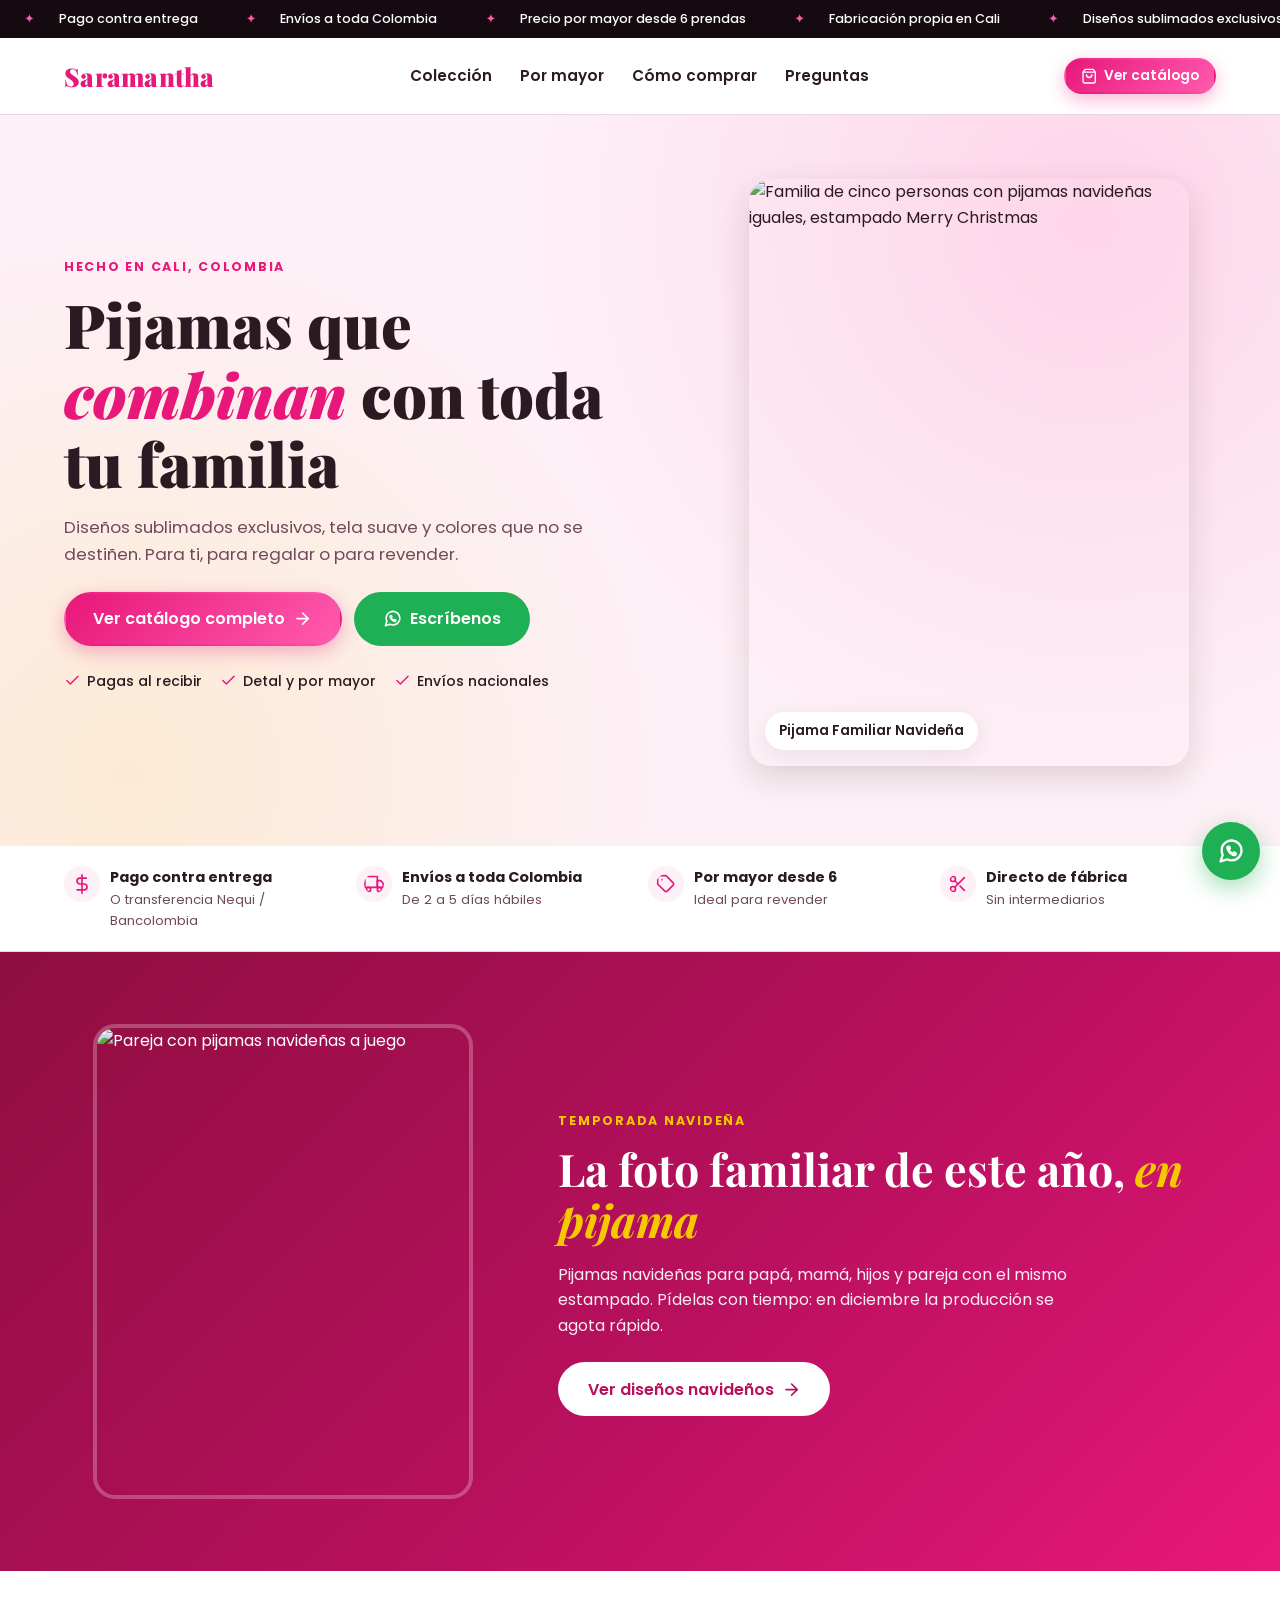
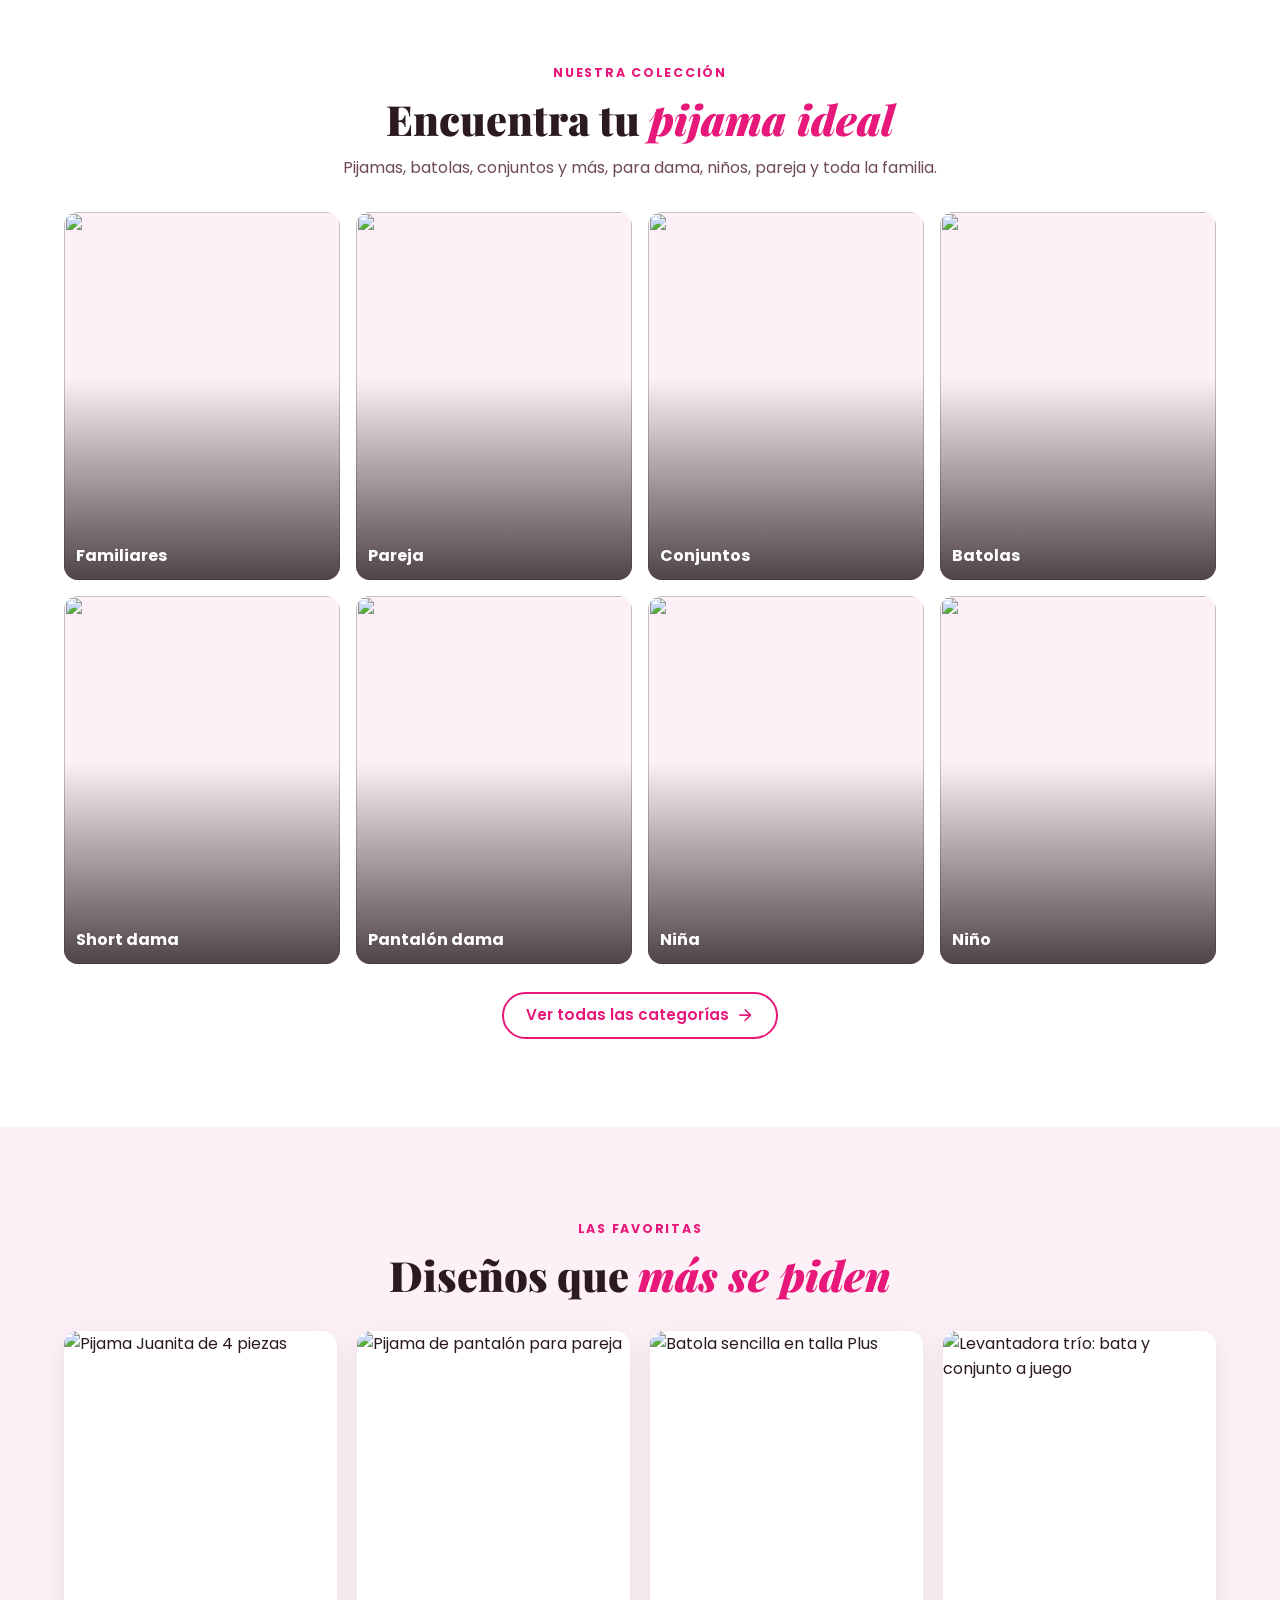
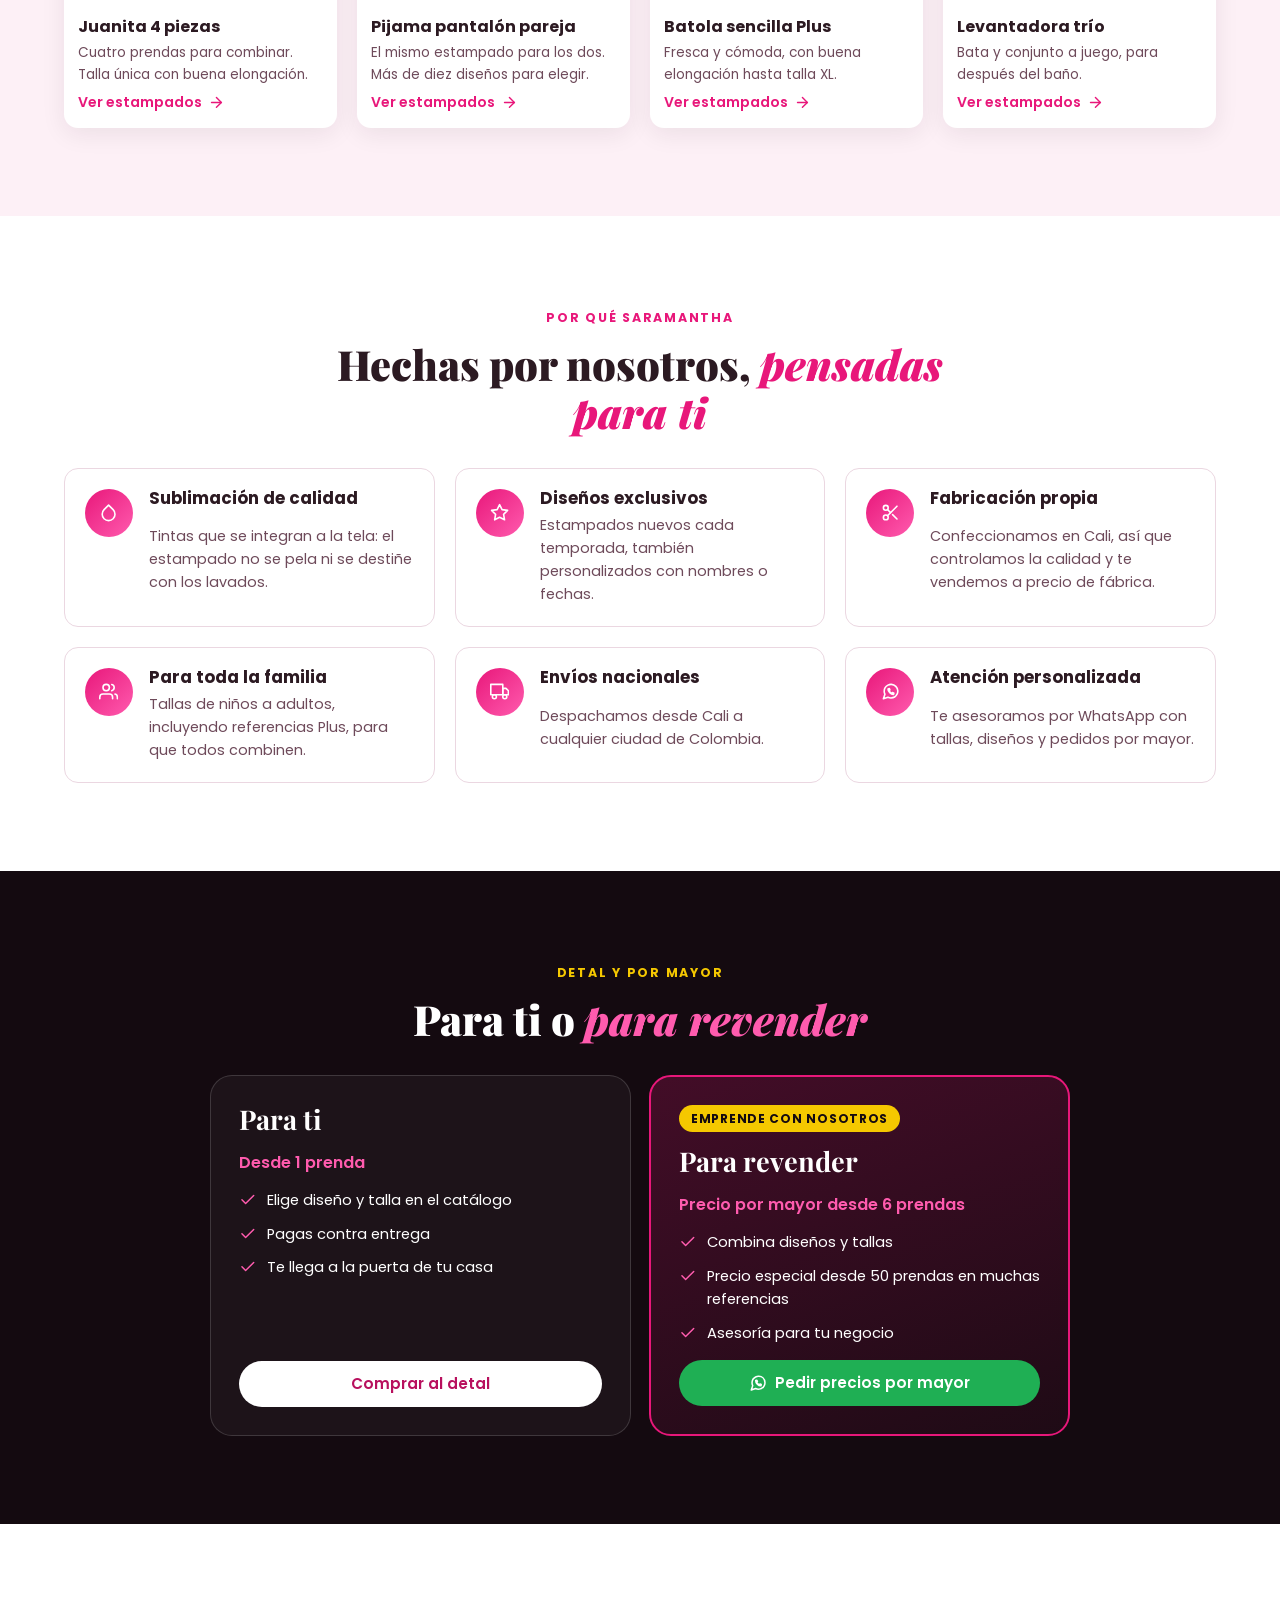
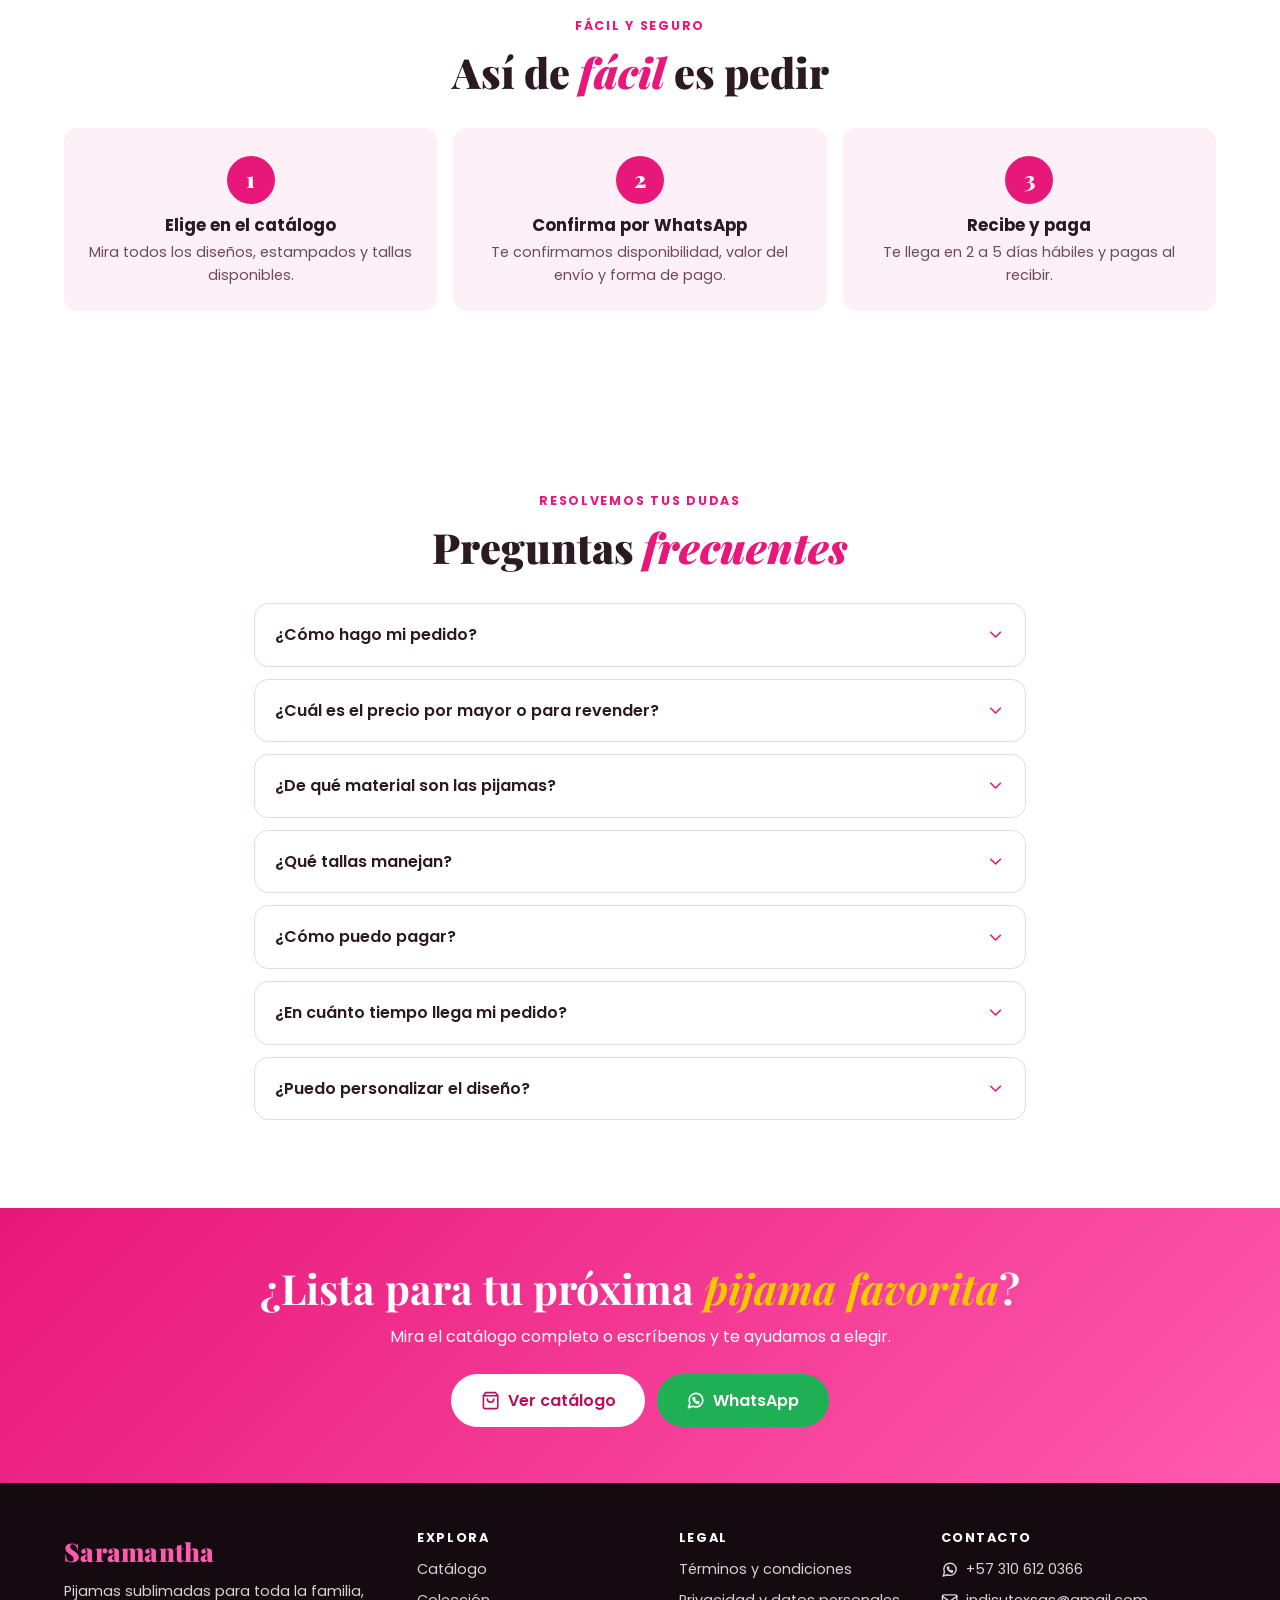
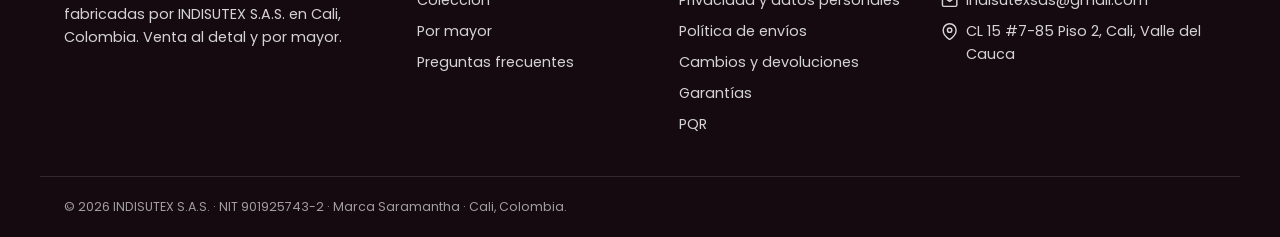
==== commit 5e88e939: "Rediseño como landing de marca estilo Sublimados Majestic - index.html reescrito como landing: hero," ====
--- a/index.html
+++ b/index.html
@@ -1,50 +1,52 @@
 <!DOCTYPE html>
-<html lang="es">
+<html lang="es-CO">
 <head>
     <meta charset="UTF-8">
-    <meta name="viewport" content="width=device-width, initial-scale=1.0">
-    <title>Pijamas Familiares Sublimadas al Por Mayor y Detal | Saramantha Cali</title>
-    <meta name="description" content="Pijamas familiares sublimadas fabricadas en Cali, Colombia. Diseños exclusivos para toda la familia. Precio por mayor desde 6 prendas. Pago contra entrega.">
-    <meta name="keywords" content="pijamas sublimadas, pijamas familiares, pijamas colombia, pijamas al por mayor, saramantha">
-    <link rel="canonical" href="https://pijamasalmayor.com/saramantha">
-    <meta property="og:title" content="Saramantha - Pijamas Familiares Sublimadas">
-    <meta property="og:description" content="Diseños exclusivos para toda la familia. Precio por mayor desde 6 prendas. Pago contra entrega.">
-    <meta property="og:image" content="https://dowbsbxvxjzjjhyqmyfr.supabase.co/storage/v1/object/public/archivos/jmpycl1hlbi_1789404698831.webp">
-    <meta property="og:image:alt" content="Pijamas familiares sublimadas Saramantha">
-    <meta property="og:url" content="https://pijamasalmayor.com/saramantha">
-    <meta property="og:type" content="website">
-    <meta property="og:site_name" content="Saramantha">
-    <meta property="og:locale" content="es_CO">
-    <meta name="twitter:card" content="summary_large_image">
-    <meta name="twitter:title" content="Saramantha - Pijamas Familiares Sublimadas">
-    <meta name="twitter:description" content="Disenos exclusivos para toda la familia. Precio por mayor desde 6 prendas. Pago contra entrega.">
-    <meta name="twitter:image" content="https://dowbsbxvxjzjjhyqmyfr.supabase.co/storage/v1/object/public/archivos/jmpycl1hlbi_1789404698831.webp">
+    <meta name="viewport" content="width=device-width, initial-scale=1">
+    <title>Saramantha | Pijamas sublimadas para toda la familia · Cali</title>
+    <meta name="description" content="Pijamas sublimadas para toda la familia, fabricadas en Cali. Venta al detal y por mayor desde 6 prendas. Envíos a toda Colombia y pago contra entrega.">
+    <link rel="canonical" href="https://pijamaslucerito.com/">
     <meta name="theme-color" content="#E8177A">
     <meta name="robots" content="index, follow, max-image-preview:large">
-    <link rel="icon" type="image/png" href="https://www.pijamaspormayor.com/Logo_Saramantha_Pijamas.jpeg">
+
+    <!-- Open Graph / redes -->
+    <meta property="og:type" content="website">
+    <meta property="og:locale" content="es_CO">
+    <meta property="og:site_name" content="Saramantha">
+    <meta property="og:url" content="https://pijamaslucerito.com/">
+    <meta property="og:title" content="Saramantha | Pijamas sublimadas para toda la familia">
+    <meta property="og:description" content="Fabricadas en Cali. Detal y por mayor desde 6 prendas. Envíos a toda Colombia, pagas al recibir.">
+    <meta property="og:image" content="https://dowbsbxvxjzjjhyqmyfr.supabase.co/storage/v1/object/public/archivos/jmpycl1hlbi_1789404698831.webp">
+    <meta property="og:image:alt" content="Familia con pijamas navideñas sublimadas Saramantha">
+    <meta name="twitter:card" content="summary_large_image">
+
+    <link rel="icon" href="https://www.pijamaspormayor.com/Logo_Saramantha_Pijamas.jpeg">
     <link rel="apple-touch-icon" href="https://www.pijamaspormayor.com/Logo_Saramantha_Pijamas.jpeg">
-    <link rel="preconnect" href="https://cdnjs.cloudflare.com" crossorigin>
-    <link rel="stylesheet" href="https://cdnjs.cloudflare.com/ajax/libs/font-awesome/6.0.0/css/all.min.css">
-    <link rel="preload" as="image" href="https://dowbsbxvxjzjjhyqmyfr.supabase.co/storage/v1/object/public/archivos/jmpycl1hlbi_1789404698831.webp" fetchpriority="high">
+
+    <!-- Rendimiento: conexiones tempranas y la imagen principal -->
     <link rel="preconnect" href="https://fonts.googleapis.com">
     <link rel="preconnect" href="https://fonts.gstatic.com" crossorigin>
-    <link href="https://fonts.googleapis.com/css2?family=Poppins:wght@300;400;500;600;700;800&display=swap" rel="stylesheet">
-
-    <!-- Datos estructurados: negocio + FAQ (SEO / rich results) -->
+    <link rel="preconnect" href="https://dowbsbxvxjzjjhyqmyfr.supabase.co" crossorigin>
+    <link rel="preload" as="image" href="https://dowbsbxvxjzjjhyqmyfr.supabase.co/storage/v1/object/public/archivos/jmpycl1hlbi_1789404698831.webp" fetchpriority="high">
+    <link rel="stylesheet" href="https://fonts.googleapis.com/css2?family=Playfair+Display:ital,wght@0,700;0,900;1,700&family=Poppins:wght@400;500;600;700&display=swap">
+    <link rel="stylesheet" href="css/styles.css">
+
+    <!-- Datos estructurados. Si cambias una pregunta frecuente en la página,
+         cámbiala también aquí: Google exige que coincidan. -->
     <script type="application/ld+json">
     {
       "@context": "https://schema.org",
       "@type": "ClothingStore",
       "name": "Saramantha",
-      "description": "Línea femenina juvenil de pijamas, fabricada por INDISUTEX S.A.S. en Cali, Colombia. Venta al detal y al por mayor.",
+      "description": "Pijamas sublimadas para toda la familia, fabricadas por INDISUTEX S.A.S. en Cali, Colombia. Venta al detal y por mayor.",
+      "url": "https://pijamaslucerito.com/",
       "image": "https://dowbsbxvxjzjjhyqmyfr.supabase.co/storage/v1/object/public/archivos/jmpycl1hlbi_1789404698831.webp",
       "logo": "https://www.pijamaspormayor.com/Logo_Saramantha_Pijamas.jpeg",
-      "url": "https://pijamasalmayor.com/saramantha",
       "telephone": "+573106120366",
       "email": "indisutexsas@gmail.com",
       "priceRange": "$$",
       "currenciesAccepted": "COP",
-      "paymentAccepted": "Efectivo, Contra entrega, Transferencia bancaria, Nequi",
+      "paymentAccepted": "Efectivo contra entrega, transferencia bancaria, Nequi",
       "address": {
         "@type": "PostalAddress",
         "streetAddress": "CL 15 #7-85 Piso 2",
@@ -53,12 +55,10 @@
         "addressCountry": "CO"
       },
       "areaServed": { "@type": "Country", "name": "Colombia" },
-      "areaServedNote": "Envíos nacionales",
       "parentOrganization": {
         "@type": "Organization",
         "name": "INDISUTEX S.A.S.",
-        "taxID": "901925743-2",
-        "url": "https://www.pijamaspormayor.com/"
+        "taxID": "901925743-2"
       }
     }
     </script>
@@ -67,7783 +67,521 @@
       "@context": "https://schema.org",
       "@type": "FAQPage",
       "mainEntity": [
-        {"@type":"Question","name":"De que material son las pijamas?","acceptedAnswer":{"@type":"Answer","text":"Trabajamos con telas suaves y frescas, ideales para dormir comodo. Cada diseno se sublima con tintas de alta calidad para que no se destina con los lavados."}},
-        {"@type":"Question","name":"Cual es el precio al por mayor o para revender?","acceptedAnswer":{"@type":"Answer","text":"Desde 6 prendas aplica precio al por mayor automaticamente. Para cotizaciones especiales escribe al WhatsApp +57 310 612 0366."}},
-        {"@type":"Question","name":"Que tallas manejan?","acceptedAnswer":{"@type":"Answer","text":"Manejamos tallas para toda la familia, desde ninos hasta adultos, incluyendo talla Dama Plus."}},
-        {"@type":"Question","name":"Puedo personalizar el diseno?","acceptedAnswer":{"@type":"Answer","text":"Si, manejamos disenos personalizados con nombres, fechas o tematicas especiales."}},
-        {"@type":"Question","name":"En cuanto tiempo me llega mi pedido?","acceptedAnswer":{"@type":"Answer","text":"El tiempo de entrega es de 2 a 5 dias habiles dependiendo de la ciudad."}},
-        {"@type":"Question","name":"Hacen envios a toda Colombia?","acceptedAnswer":{"@type":"Answer","text":"Si, realizamos envios a toda Colombia con opcion de pago contra entrega."}}
+        {"@type": "Question", "name": "¿Cómo hago mi pedido?", "acceptedAnswer": {"@type": "Answer", "text": "Entra al catálogo digital, elige tus diseños y tallas y envía el pedido. Te confirmamos por WhatsApp disponibilidad, valor del envío y forma de pago."}},
+        {"@type": "Question", "name": "¿Cuál es el precio por mayor o para revender?", "acceptedAnswer": {"@type": "Answer", "text": "Desde 6 prendas aplica precio por mayor, y muchas referencias tienen un precio especial desde 50 prendas. Para cotizaciones de volumen escríbenos por WhatsApp."}},
+        {"@type": "Question", "name": "¿De qué material son las pijamas?", "acceptedAnswer": {"@type": "Answer", "text": "Usamos telas suaves y frescas, ideales para dormir. Cada diseño se sublima con tintas de alta calidad para que el color no se destiña con los lavados."}},
+        {"@type": "Question", "name": "¿Qué tallas manejan?", "acceptedAnswer": {"@type": "Answer", "text": "Tenemos tallas para toda la familia, desde niños hasta adultos, incluyendo referencias en talla Plus. Si tienes dudas, escríbenos con tus medidas y te ayudamos a elegir."}},
+        {"@type": "Question", "name": "¿Cómo puedo pagar?", "acceptedAnswer": {"@type": "Answer", "text": "Puedes pagar contra entrega, en efectivo al recibir, o por transferencia a Nequi o Bancolombia."}},
+        {"@type": "Question", "name": "¿En cuánto tiempo llega mi pedido?", "acceptedAnswer": {"@type": "Answer", "text": "Enviamos a toda Colombia. La entrega tarda de 2 a 5 días hábiles según la ciudad, y el valor del envío se confirma por WhatsApp."}},
+        {"@type": "Question", "name": "¿Puedo personalizar el diseño?", "acceptedAnswer": {"@type": "Answer", "text": "Sí, hacemos diseños personalizados con nombres, fechas o temáticas especiales. Escríbenos por WhatsApp para cotizar; estos pedidos pueden tardar un poco más."}}
       ]
     }
     </script>
 
-    <!-- Meta Pixel Code -->
-    <script>
-    !function(f,b,e,v,n,t,s)
-    {if(f.fbq)return;n=f.fbq=function(){n.callMethod?
-    n.callMethod.apply(n,arguments):n.queue.push(arguments)};
-    if(!f._fbq)f._fbq=n;n.push=n;n.loaded=!0;n.version='2.0';
-    n.queue=[];t=b.createElement(e);t.async=!0;
-    t.src=v;s=b.getElementsByTagName(e)[0];
-    s.parentNode.insertBefore(t,s)}(window, document,'script',
-    'https://connect.facebook.net/en_US/fbevents.js');
-    fbq('init', 'TU_META_PIXEL_ID');
-    fbq('track', 'PageView');
-    </script>
-    <noscript><img height="1" width="1" style="display:none"
-    src="https://www.facebook.com/tr?id=TU_META_PIXEL_ID&ev=PageView&noscript=1"
-    /></noscript>
-    <!-- End Meta Pixel Code -->
-
-    <!-- Clarity Code -->
-    <script type="text/javascript">
-    (function(c,l,a,r,i,t,y){
-        c[a]=c[a]||function(){(c[a].q=c[a].q||[]).push(arguments)};
-        t=l.createElement(r);t.async=1;t.src="https://www.clarity.ms/tag/"+i;
-        y=l.getElementsByTagName(r)[0];y.parentNode.insertBefore(t,y);
-    })(window, document, "clarity", "script", "TU_CLARITY_ID");
-    </script>
-    <!-- End Clarity Code -->
-
-    <!-- Google tag (gtag.js) -->
-    <script async src="https://www.googletagmanager.com/gtag/js?id=TU_GA4_ID"></script>
-    <script>
-    window.dataLayer = window.dataLayer || [];
-    function gtag(){dataLayer.push(arguments);}
-    gtag('js', new Date());
-    gtag('config', 'TU_GA4_ID');
-    </script>
-    <!-- End Google tag (gtag.js) -->
-
-    <style>
-        :root {
-            --primary-color: #E8177A;
-            --secondary-color: #FF5BAE;
-            --accent-color: #F5C800;
-            --text-dark: #2C3E50;
-            --text-light: #7F8C8D;
-            --background-light: #FAFAFA;
-            --white: #FFFFFF;
-            --success-color: #4CAF50;
-            --warning-color: #FF9800;
-            --error-color: #F44336;
-            --border-color: #E0E0E0;
-            --shadow: 0 4px 20px rgba(0,0,0,0.1);
-            --shadow-hover: 0 8px 30px rgba(0,0,0,0.15);
-            --gradient-primary: linear-gradient(135deg, var(--primary-color), var(--secondary-color));
-            --gradient-accent: linear-gradient(135deg, var(--accent-color), #FFD54F);
-        }
-        * {
-            margin: 0;
-            padding: 0;
-            box-sizing: border-box;
-        }
-        body {
-            font-family: 'Poppins', sans-serif;
-            line-height: 1.6;
-            color: var(--text-dark);
-            background-color: var(--background-light);
-            overflow-x: hidden;
-        }
-        
-        /* NUEVA CLASE PARA SOLUCIONAR EL PROBLEMA DEL SCROLL EN MÓVILES */
-        .body-no-scroll {
-            overflow: hidden;
-            position: fixed;
-            width: 100%;
-            height: 100%;
-        }
-        
-        .container {
-            max-width: 1200px;
-            margin: 0 auto;
-            padding: 0 20px;
-        }
-
-        /* NUEVA SECCIÓN DE CONFIANZA MEJORADA */
-        .trust-section {
-            padding: 30px 0;
-            background: var(--white);
-            position: relative;
-            overflow: hidden;
-        }
-        
-        .trust-container {
-            max-width: 1200px;
-            margin: 0 auto;
-            padding: 0 20px;
-        }
-        
-        .trust-grid {
-            display: grid;
-            grid-template-columns: repeat(auto-fit, minmax(200px, 1fr));
-            gap: 15px;
-        }
-        
-        .trust-item {
-            background: var(--white);
-            border-radius: 12px;
-            padding: 20px;
-            text-align: center;
-            box-shadow: var(--shadow);
-            transition: all 0.3s ease;
-            display: flex;
-            flex-direction: column;
-            align-items: center;
-            border: 1px solid rgba(233, 30, 99, 0.1);
-        }
-        
-        .trust-item:hover {
-            transform: translateY(-5px);
-            box-shadow: var(--shadow-hover);
-        }
-        
-        .trust-icon {
-            width: 60px;
-            height: 60px;
-            background: var(--gradient-primary);
-            border-radius: 50%;
-            display: flex;
-            align-items: center;
-            justify-content: center;
-            margin-bottom: 15px;
-            color: var(--white);
-            font-size: 1.5rem;
-        }
-        
-        .trust-title {
-            font-weight: 600;
-            margin-bottom: 8px;
-            font-size: 1rem;
-        }
-        
-        .trust-description {
-            font-size: 0.85rem;
-            color: var(--text-light);
-        }
-        
-        /* Stock counter */
-        .stock-counter {
-            background: var(--white);
-            padding: 15px;
-            border-radius: 12px;
-            margin: 20px 0;
-            box-shadow: var(--shadow);
-            text-align: center;
-            border: 1px solid rgba(233, 30, 99, 0.1);
-        }
-        .progress-bar {
-            height: 10px;
-            background: #f0f0f0;
-            border-radius: 5px;
-            overflow: hidden;
-            margin-bottom: 8px;
-        }
-        .progress {
-            height: 100%;
-            background: var(--primary-color);
-            border-radius: 5px;
-            transition: width 0.5s ease;
-        }
-        .stock-text {
-            font-weight: 600;
-            color: var(--primary-color);
-            font-size: 0.9rem;
-        }
-        
-        .cart-upsell {
-            background: #FFF5F7;
-            padding: 15px;
-            border-radius: 12px;
-            margin: 20px 0;
-            border: 1px solid #F8BBD0;
-        }
-        .cart-upsell h4 {
-            margin-bottom: 10px;
-            color: var(--primary-color);
-        }
-        .cart-guarantee {
-            display: flex;
-            align-items: center;
-            gap: 10px;
-            padding: 12px;
-            background: #F5F5F5;
-            border-radius: 8px;
-            margin-top: 15px;
-        }
-        .cart-guarantee i {
-            color: var(--primary-color);
-            font-size: 1.2rem;
-        }
-        
-        /* Header Styles */
-        /* ==================================================================
-           MEJORAS v9 - header estilo SHEIN: barra negra (logo + buscador +
-           iconos) y, en escritorio, una sub-barra blanca con enlaces de
-           categoria que se desliza en horizontal. En movil se muestra solo
-           la barra negra (igual que en la referencia).
-           ================================================================== */
-        header {
-            background: #000;
-            box-shadow: var(--shadow);
-            position: sticky;
-            top: 0;
-            z-index: 1000;
-        }
-        .shein-topbar-inner {
-            display: flex;
-            align-items: center;
-            gap: 18px;
-            padding: 14px 20px;
-            max-width: 1300px;
-            margin: 0 auto;
-        }
-        .shein-logo {
-            flex-shrink: 0;
-            color: #fff;
-            text-decoration: none;
-            font-size: 1.5rem;
-            font-weight: 800;
-            letter-spacing: 2px;
-            text-transform: uppercase;
-        }
-        .shein-search-box {
-            position: relative;
-            flex: 1;
-            display: flex;
-            max-width: 640px;
-            margin: 0 auto;
-        }
-        .shein-search-box input {
-            flex: 1;
-            min-width: 0;
-            padding: 10px 16px;
-            border: none;
-            border-radius: 4px 0 0 4px;
-            font-size: 0.9rem;
-            font-family: inherit;
-        }
-        .shein-search-box input:focus { outline: none; }
-        .shein-search-btn {
-            flex-shrink: 0;
-            width: 46px;
-            border: none;
-            border-radius: 0 4px 4px 0;
-            background: #1a1a1a;
-            color: #fff;
-            cursor: pointer;
-            font-size: 1rem;
-            transition: background 0.2s ease;
-        }
-        .shein-search-btn:hover { background: var(--primary-color); }
-        .shein-search-box .search-results {
-            top: calc(100% + 6px);
-        }
-        .shein-icons {
-            flex-shrink: 0;
-            display: flex;
-            align-items: center;
-            gap: 6px;
-        }
-        .shein-icon-btn {
-            position: relative;
-            display: flex;
-            align-items: center;
-            justify-content: center;
-            width: 40px;
-            height: 40px;
-            border: none;
-            background: none;
-            color: #fff;
-            font-size: 1.15rem;
-            cursor: pointer;
-            text-decoration: none;
-            border-radius: 50%;
-            transition: background 0.2s ease;
-        }
-        .shein-icon-btn:hover { background: rgba(255, 255, 255, 0.12); }
-        .shein-icon-badge {
-            position: absolute;
-            top: 2px;
-            right: 2px;
-            background: #fff;
-            color: #000;
-            border-radius: 50%;
-            width: 16px;
-            height: 16px;
-            font-size: 0.65rem;
-            font-weight: 700;
-            display: flex;
-            align-items: center;
-            justify-content: center;
-        }
-        .shein-icons .mobile-menu-btn {
-            color: #fff;
-            width: 40px;
-            height: 40px;
-            border-radius: 50%;
-            padding: 0;
-            display: none;
-            align-items: center;
-            justify-content: center;
-        }
-        .shein-icons .mobile-menu-btn:hover { background: rgba(255, 255, 255, 0.12); color: #fff; }
-
-        /* Sub-barra de categorias: solo en escritorio, como en la referencia
-           (en movil SHEIN no la muestra; se navega por el menu hamburguesa). */
-        .shein-subnav {
-            position: relative;
-            background: #fff;
-            border-top: 1px solid #eee;
-        }
-        .shein-subnav-track {
-            display: flex;
-            align-items: center;
-            gap: 26px;
-            overflow-x: auto;
-            scroll-behavior: smooth;
-            scrollbar-width: none;
-            padding: 12px 46px;
-            max-width: 1300px;
-            margin: 0 auto;
-        }
-        .shein-subnav-track::-webkit-scrollbar { display: none; }
-        .shein-subnav-link {
-            flex-shrink: 0;
-            background: none;
-            border: none;
-            font-family: inherit;
-            font-size: 0.85rem;
-            font-weight: 600;
-            color: var(--text-dark);
-            white-space: nowrap;
-            cursor: pointer;
-            padding: 4px 0;
-            display: flex;
-            align-items: center;
-            gap: 5px;
-        }
-        .shein-subnav-link:hover, .shein-subnav-link.active { color: var(--primary-color); }
-        .shein-subnav-link i { font-size: 0.7rem; }
-        .shein-subnav .carousel-arrow {
-            width: 32px;
-            height: 32px;
-            top: 50%;
-        }
-        .shein-subnav .carousel-arrow.left { left: 4px; }
-        .shein-subnav .carousel-arrow.right { right: 4px; }
-        @media (max-width: 900px) {
-            .shein-subnav { display: none; }
-        }
-        @media (max-width: 700px) {
-            .shein-topbar-inner { padding: 10px 14px; gap: 10px; }
-            .shein-logo { font-size: 1.15rem; letter-spacing: 1px; }
-            .shein-icon-btn { width: 34px; height: 34px; font-size: 1rem; }
-            .shein-icons .mobile-menu-btn { display: flex; }
-        }
-
-        .search-results {
-            position: absolute;
-            top: 100%;
-            left: 0;
-            right: 0;
-            background: var(--white);
-            border: 1px solid var(--border-color);
-            border-radius: 8px;
-            box-shadow: var(--shadow);
-            max-height: 300px;
-            overflow-y: auto;
-            z-index: 1000;
-            display: none;
-        }
-        .search-result-item {
-            display: flex;
-            align-items: center;
-            padding: 10px;
-            border-bottom: 1px solid var(--border-color);
-            cursor: pointer;
-            transition: background-color 0.3s ease;
-        }
-        .search-result-item:hover {
-            background-color: var(--background-light);
-        }
-        .search-result-image {
-            width: 40px;
-            height: 40px;
-            object-fit: cover;
-            border-radius: 4px;
-            margin-right: 10px;
-        }
-        .search-result-title {
-            font-weight: 500;
-            margin-bottom: 2px;
-        }
-        .search-result-price {
-            color: var(--primary-color);
-            font-weight: 600;
-        }
-
-        /* Mobile Menu - MEJORADO */
-        .mobile-menu-btn {
-            display: none;
-            background: none;
-            border: none;
-            color: var(--text-dark);
-            font-size: 1.5rem;
-            cursor: pointer;
-            padding: 10px;
-            border-radius: 8px;
-            transition: all 0.3s ease;
-        }
-        .mobile-menu-btn:hover {
-            background: #FFF5F7;
-            color: var(--primary-color);
-        }
-        
-        .mobile-menu {
-            position: fixed;
-            top: 0;
-            left: -350px;
-            width: 350px;
-            height: 100vh;
-            background: var(--white);
-            box-shadow: 5px 0 30px rgba(0,0,0,0.15);
-            z-index: 1500;
-            transition: left 0.4s cubic-bezier(0.25, 0.46, 0.45, 0.94);
-            display: flex;
-            flex-direction: column;
-        }
-        .mobile-menu.open {
-            left: 0;
-        }
-        
-        .mobile-menu-header {
-            padding: 25px 20px;
-            border-bottom: 2px solid var(--border-color);
-            background: linear-gradient(135deg, #FFF5F7 0%, #F8BBD0 100%);
-            display: flex;
-            justify-content: space-between;
-            align-items: center;
-        }
-        
-        .mobile-menu-logo {
-            font-size: 1.5rem;
-            font-weight: 800;
-            color: var(--primary-color);
-            display: flex;
-            align-items: center;
-            gap: 8px;
-        }
-        
-        .mobile-menu-close {
-            background: var(--white);
-            border: none;
-            color: var(--primary-color);
-            font-size: 1.3rem;
-            cursor: pointer;
-            padding: 8px;
-            border-radius: 50%;
-            box-shadow: var(--shadow);
-            transition: all 0.3s ease;
-        }
-        .mobile-menu-close:hover {
-            transform: scale(1.1);
-            box-shadow: var(--shadow-hover);
-        }
-        
-        .mobile-menu-list {
-            list-style: none;
-            padding: 30px 20px;
-            flex: 1;
-        }
-        .mobile-menu-list li {
-            margin-bottom: 20px;
-        }
-        .mobile-menu-list a {
-            color: var(--text-dark);
-            text-decoration: none;
-            font-weight: 500;
-            font-size: 1.1rem;
-            display: flex;
-            align-items: center;
-            padding: 15px 20px;
-            border-radius: 12px;
-            transition: all 0.3s ease;
-            position: relative;
-            overflow: hidden;
-        }
-        .mobile-menu-list a::before {
-            content: '';
-            position: absolute;
-            top: 0;
-            left: -100%;
-            width: 100%;
-            height: 100%;
-            background: linear-gradient(90deg, transparent, rgba(233, 30, 99, 0.1), transparent);
-            transition: left 0.5s ease;
-        }
-        .mobile-menu-list a:hover::before {
-            left: 100%;
-        }
-        .mobile-menu-list a:hover {
-            background: linear-gradient(135deg, #FFF5F7, #F8BBD0);
-            color: var(--primary-color);
-            transform: translateX(10px);
-            box-shadow: 0 4px 15px rgba(233, 30, 99, 0.2);
-        }
-        .mobile-menu-list a i {
-            margin-right: 15px;
-            font-size: 1.2rem;
-            width: 20px;
-            text-align: center;
-        }
-        
-        .mobile-menu-footer {
-            padding: 20px;
-            border-top: 1px solid var(--border-color);
-            background: #FAFAFA;
-        }
-        .mobile-menu-social {
-            display: flex;
-            justify-content: center;
-            gap: 20px;
-        }
-        .mobile-menu-social a {
-            color: var(--primary-color);
-            font-size: 1.5rem;
-            padding: 10px;
-            border-radius: 50%;
-            background: var(--white);
-            box-shadow: var(--shadow);
-            transition: all 0.3s ease;
-        }
-        .mobile-menu-social a:hover {
-            transform: translateY(-3px);
-            box-shadow: var(--shadow-hover);
-        }
-        
-        .mobile-menu-overlay {
-            position: fixed;
-            top: 0;
-            left: 0;
-            width: 100%;
-            height: 100%;
-            background: rgba(0,0,0,0.6);
-            z-index: 1499;
-            opacity: 0;
-            visibility: hidden;
-            transition: all 0.4s ease;
-            backdrop-filter: blur(2px);
-        }
-        .mobile-menu-overlay.open {
-            opacity: 1;
-            visibility: visible;
-        }
-        
-        /* Notification Styles - CORREGIDO */
-        .notification {
-            position: fixed;
-            top: 20px;
-            right: 20px;
-            background: var(--success-color);
-            color: var(--white);
-            padding: 15px 20px;
-            border-radius: 8px;
-            box-shadow: var(--shadow);
-            z-index: 2000;
-            transform: translateX(400px);
-            transition: transform 0.3s ease;
-            display: none;
-        }
-        .notification.show {
-            display: block;
-            transform: translateX(0);
-        }
-        .notification.error {
-            background: var(--error-color);
-        }
-        
-        /* Hero Section */
-        .hero {
-            background: linear-gradient(135deg, #FFF5F7 0%, #F8BBD0 100%);
-            padding: 80px 0;
-            position: relative;
-            overflow: hidden;
-        }
-        .hero::before {
-            content: '';
-            position: absolute;
-            top: 0;
-            left: 0;
-            right: 0;
-            bottom: 0;
-            background: url('data:image/svg+xml,<svg xmlns="http://www.w3.org/2000/svg" viewBox="0 0 100 100"><defs><pattern id="grain" width="100" height="100" patternUnits="userSpaceOnUse"><circle cx="25" cy="25" r="1" fill="%23E91E63" opacity="0.1"/><circle cx="75" cy="75" r="1" fill="%23FF6B9D" opacity="0.1"/><circle cx="50" cy="10" r="0.5" fill="%23FFC107" opacity="0.1"/></pattern></defs><rect width="100" height="100" fill="url(%23grain)"/></svg>');
-            opacity: 0.3;
-        }
-        .hero-content {
-            display: grid;
-            grid-template-columns: 1fr 1fr;
-            gap: 60px;
-            align-items: center;
-            position: relative;
-            z-index: 1;
-        }
-        .hero-text {
-            animation: slideInLeft 1s ease-out;
-        }
-        .subtitle-badge {
-            background: var(--gradient-accent);
-            color: var(--text-dark);
-            padding: 8px 16px;
-            border-radius: 20px;
-            font-size: 0.85rem;
-            font-weight: 600;
-            display: inline-block;
-            margin-bottom: 20px;
-            box-shadow: var(--shadow);
-        }
-        .hero h1 {
-            font-size: 3.5rem;
-            font-weight: 800;
-            color: var(--text-dark);
-            margin-bottom: 20px;
-            line-height: 1.1;
-            background: var(--gradient-primary);
-            -webkit-background-clip: text;
-            -webkit-text-fill-color: transparent;
-            background-clip: text;
-        }
-        .rating {
-            display: flex;
-            align-items: center;
-            gap: 10px;
-            margin-bottom: 20px;
-        }
-        .stars {
-            color: var(--accent-color);
-            font-size: 1.2rem;
-        }
-        .reviews {
-            color: var(--text-light);
-            font-weight: 500;
-        }
-        .hero-description {
-            font-size: 1.1rem;
-            color: var(--text-light);
-            margin-bottom: 30px;
-            line-height: 1.7;
-        }
-        .hero-buttons {
-            display: flex;
-            gap: 20px;
-            margin-bottom: 30px;
-        }
-        .btn {
-            padding: 15px 30px;
-            border: none;
-            border-radius: 50px;
-            font-weight: 600;
-            font-size: 1rem;
-            cursor: pointer;
-            transition: all 0.3s ease;
-            text-decoration: none;
-            display: inline-flex;
-            align-items: center;
-            gap: 10px;
-            position: relative;
-            overflow: hidden;
-        }
-        .btn-primary {
-            background: var(--gradient-primary);
-            color: var(--white);
-            box-shadow: var(--shadow);
-        }
-        .btn-primary:hover {
-            transform: translateY(-2px);
-            box-shadow: var(--shadow-hover);
-        }
-        .btn-secondary {
-            background: transparent;
-            color: var(--primary-color);
-            border: 2px solid var(--primary-color);
-        }
-        .btn-secondary:hover {
-            background: var(--primary-color);
-            color: var(--white);
-        }
-        .payment-info {
-            color: var(--success-color);
-            font-weight: 600;
-            display: flex;
-            align-items: center;
-            gap: 8px;
-        }
-
-        /* MODIFICACIONES PARA LAS IMÁGENES DE PRODUCTO - FORMATO 9:16 + UX MEJORADA */
-        .product-image {
-            position: relative;
-            overflow: hidden;
-            border-radius: 15px;
-            box-shadow: var(--shadow);
-            text-align: center;
-            margin: 0 auto 20px;
-            cursor: zoom-in;
-            background: linear-gradient(90deg, #f2f2f2 25%, #f8f8f8 50%, #f2f2f2 75%);
-            background-size: 200% 100%;
-            animation: imgShimmer 1.4s infinite;
-        }
-
-        .product-image.loaded {
-            animation: none;
-            background: none;
-        }
-
-        @keyframes imgShimmer {
-            0% { background-position: 200% 0; }
-            100% { background-position: -200% 0; }
-        }
-
-        /* Fondo borroso con la misma foto: rellena el marco sin recortar
-           la imagen ni dejar franjas blancas a los lados. */
-        .product-image::before {
-            content: '';
-            position: absolute;
-            inset: -12%;
-            background-image: var(--img);
-            background-size: cover;
-            background-position: center;
-            filter: blur(26px) saturate(1.3) brightness(0.95);
-            transform: scale(1.06);
-            z-index: 0;
-            pointer-events: none;
-        }
-        .product-image::after {
-            content: '';
-            position: absolute;
-            inset: 0;
-            background: linear-gradient(180deg, rgba(255,255,255,0.10), rgba(0,0,0,0.06));
-            z-index: 1;
-            pointer-events: none;
-        }
-
-        .product-image img {
-            position: relative;
-            z-index: 2;
-            /* La imagen NUNCA arranca invisible: antes dependia del evento
-               onload y si venia de cache el marco quedaba en blanco. */
-            opacity: 1;
-            width: 100%;
-            /* 4:5 = proporcion real de las fotos del catalogo */
-            aspect-ratio: 4 / 5;
-            object-fit: contain;
-            object-position: center;
-            display: block;
-            margin: 0 auto;
-            transform: scale(1);
-            transition: opacity 0.4s ease, transform 0.4s ease;
-        }
-
-        .product-image img.loaded {
-            opacity: 1;
-        }
-
-        .product-image:hover img {
-            transform: scale(1.05);
-        }
-
-        .product-image .zoom-hint {
-            z-index: 3;
-            position: absolute;
-            bottom: 10px;
-            right: 10px;
-            width: 34px;
-            height: 34px;
-            border-radius: 50%;
-            background: rgba(0, 0, 0, 0.55);
-            color: #fff;
-            display: flex;
-            align-items: center;
-            justify-content: center;
-            font-size: 0.85rem;
-            opacity: 0;
-            transform: translateY(6px);
-            transition: opacity 0.25s ease, transform 0.25s ease;
-            pointer-events: none;
-        }
-
-        .product-image:hover .zoom-hint {
-            opacity: 1;
-            transform: translateY(0);
-        }
-
-        .product-image .quick-add-btn {
-            position: absolute;
-            z-index: 3;
-            top: 12px;
-            right: 12px;
-            width: 38px;
-            height: 38px;
-            border-radius: 50%;
-            border: none;
-            background: var(--gradient-primary);
-            color: #fff;
-            font-size: 1rem;
-            display: flex;
-            align-items: center;
-            justify-content: center;
-            cursor: pointer;
-            box-shadow: 0 4px 12px rgba(0, 0, 0, 0.25);
-            transition: transform 0.2s ease;
-            z-index: 2;
-        }
-
-        .product-image .quick-add-btn:hover {
-            transform: scale(1.1);
-        }
-
-        .hero-product-card .product-image {
-            max-width: 280px;
-        }
-
-        .product-card .product-image {
-            max-width: 100%;
-        }
-
-        .hero-product-card {
-            background: var(--white);
-            border-radius: 20px;
-            padding: 30px;
-            box-shadow: var(--shadow-hover);
-            animation: slideInRight 1s ease-out;
-            position: relative;
-        }
-        .hero-product-card::before {
-            content: '';
-            position: absolute;
-            top: -2px;
-            left: -2px;
-            right: -2px;
-            bottom: -2px;
-            background: var(--gradient-primary);
-            border-radius: 22px;
-            z-index: -1;
-        }
-        .product-category {
-            background: var(--gradient-accent);
-            color: var(--text-dark);
-            padding: 4px 12px;
-            border-radius: 15px;
-            font-size: 0.75rem;
-            font-weight: 600;
-            display: inline-block;
-            margin-bottom: 10px;
-        }
-        .product-title {
-            font-size: 1.4rem;
-            font-weight: 700;
-            color: var(--text-dark);
-            margin-bottom: 10px;
-        }
-        .product-description {
-            color: var(--text-light);
-            margin-bottom: 20px;
-            line-height: 1.6;
-        }
-        .product-price {
-            margin-bottom: 20px;
-        }
-        .current-price {
-            font-size: 2rem;
-            font-weight: 800;
-            color: var(--primary-color);
-            margin-bottom: 5px;
-        }
-        .original-price {
-            font-size: 1.2rem;
-            color: var(--text-light);
-            text-decoration: line-through;
-            margin-right: 10px;
-        }
-        .savings {
-            color: var(--success-color);
-            font-weight: 600;
-            font-size: 0.9rem;
-        }
-        .wholesale-badge {
-            display: inline-block;
-            margin-top: 10px;
-            padding: 6px 14px;
-            background: #E8F8EF;
-            color: #1B8A4C;
-            border-radius: 20px;
-            font-size: 0.85rem;
-            font-weight: 600;
-        }
-        .wholesale-badge.badge-50u {
-            display: block;
-            width: fit-content;
-            margin-top: 6px;
-            background: #FFF4D6;
-            color: #8A6A1B;
-        }
-        .product-ref-line {
-            display: flex;
-            flex-wrap: wrap;
-            gap: 10px 16px;
-            font-size: 0.8rem;
-            color: var(--text-light);
-            margin-bottom: 10px;
-        }
-        .size-selector {
-            margin-bottom: 20px;
-        }
-        .size-selector h4 {
-            font-size: 0.95rem;
-            margin-bottom: 12px;
-            color: var(--text-dark);
-            display: flex;
-            align-items: center;
-            gap: 8px;
-        }
-        .size-group {
-            margin-bottom: 16px;
-        }
-        .size-group-label {
-            font-size: 0.82rem;
-            font-weight: 700;
-            color: var(--primary-color);
-            text-transform: uppercase;
-            letter-spacing: 0.3px;
-            margin-bottom: 8px;
-        }
-        .size-options {
-            display: flex;
-            flex-direction: column;
-            gap: 8px;
-        }
-        .size-option {
-            display: flex;
-            align-items: center;
-            justify-content: space-between;
-            gap: 10px;
-            border: 2px solid var(--border-color);
-            border-radius: 10px;
-            padding: 10px 12px;
-        }
-        .size-option-info {
-            display: flex;
-            flex-direction: column;
-        }
-        .size-option-label {
-            font-weight: 600;
-            font-size: 0.9rem;
-        }
-        .size-option-price {
-            font-size: 0.82rem;
-            color: var(--text-light);
-        }
-        .size-stepper {
-            display: flex;
-            align-items: center;
-            gap: 10px;
-        }
-        .size-step-btn {
-            width: 30px;
-            height: 30px;
-            border-radius: 50%;
-            border: 2px solid var(--primary-color);
-            background: var(--white);
-            color: var(--primary-color);
-            font-size: 1rem;
-            font-weight: 700;
-            cursor: pointer;
-            display: flex;
-            align-items: center;
-            justify-content: center;
-            transition: all 0.2s ease;
-        }
-        .size-step-btn:hover {
-            background: var(--gradient-primary);
-            color: #fff;
-        }
-        .size-qty {
-            min-width: 20px;
-            text-align: center;
-            font-weight: 700;
-        }
-        .add-to-cart-btn {
-            width: 100%;
-            background: var(--gradient-primary);
-            color: var(--white);
-            border: none;
-            padding: 15px;
-            border-radius: 50px;
-            font-weight: 700;
-            font-size: 1.1rem;
-            cursor: pointer;
-            transition: all 0.3s ease;
-            display: flex;
-            align-items: center;
-            justify-content: center;
-            gap: 10px;
-            margin-bottom: 15px;
-            position: relative;
-            overflow: hidden;
-        }
-        .add-to-cart-btn:hover {
-            transform: translateY(-2px);
-            box-shadow: var(--shadow-hover);
-        }
-        .add-to-cart-btn::before {
-            content: '';
-            position: absolute;
-            top: 50%;
-            left: 50%;
-            width: 0;
-            height: 0;
-            background: rgba(255, 255, 255, 0.3);
-            border-radius: 50%;
-            transform: translate(-50%, -50%);
-            transition: width 0.6s ease, height 0.6s ease;
-        }
-        .add-to-cart-btn:active::before {
-            width: 300px;
-            height: 300px;
-        }
-        
-        /* Products Carousel - ESTILOS MEJORADOS */
-        .products-carousel {
-            background: var(--white);
-            padding: 40px 0;
-            position: relative;
-            overflow: hidden;
-        }
-        
-        .carousel-container {
-            max-width: 1200px;
-            margin: 0 auto;
-            padding: 0 20px;
-            position: relative;
-        }
-        
-        .carousel-title {
-            font-size: 2rem;
-            font-weight: 800;
-            text-align: center;
-            margin-bottom: 20px;
-            background: var(--gradient-primary);
-            -webkit-background-clip: text;
-            -webkit-text-fill-color: transparent;
-            background-clip: text;
-        }
-        
-        .carousel-subtitle {
-            font-size: 1.1rem;
-            color: var(--text-light);
-            text-align: center;
-            margin-bottom: 30px;
-            max-width: 600px;
-            margin-left: auto;
-            margin-right: auto;
-        }
-        
-        /* --- CARRUSEL RESPONSIVO ---
-           Columnas visibles segun ancho de pantalla, scroll con snap nativo
-           (swipe fluido en movil, flechas en escritorio). Sin librerias. */
-        .carousel-track {
-            --cols: 1.15;   /* movil: 1 tarjeta + un asomo de la siguiente */
-            --gap: 14px;
-            display: grid;
-            grid-auto-flow: column;
-            grid-auto-columns: calc((100% - (var(--cols) - 1) * var(--gap)) / var(--cols));
-            gap: var(--gap);
-            padding: 10px 0 18px;
-            overflow-x: auto;
-            overscroll-behavior-x: contain;
-            scroll-snap-type: x mandatory;
-            scroll-behavior: smooth;
-            -webkit-overflow-scrolling: touch;
-            margin-bottom: 8px;
-            scrollbar-width: thin;
-            scrollbar-color: var(--primary-color) transparent;
-        }
-
-        @media (min-width: 560px)  { .carousel-track { --cols: 2.2; } }
-        @media (min-width: 768px)  { .carousel-track { --cols: 3; --gap: 18px; } }
-        @media (min-width: 1100px) { .carousel-track { --cols: 4; --gap: 20px; } }
-
-        .carousel-track::-webkit-scrollbar {
-            height: 6px;
-        }
-
-        .carousel-track::-webkit-scrollbar-track {
-            background: transparent;
-        }
-
-        .carousel-track::-webkit-scrollbar-thumb {
-            background: rgba(232, 23, 122, 0.35);
-            border-radius: 10px;
-        }
-        .carousel-track:hover::-webkit-scrollbar-thumb {
-            background: var(--primary-color);
-        }
-
-        .carousel-item {
-            scroll-snap-align: start;
-            transition: transform 0.3s ease;
-            position: relative;
-            cursor: pointer;
-            min-width: 0;
-        }
-
-        .carousel-item:hover {
-            transform: translateY(-5px);
-        }
-
-        .carousel-image-container {
-            aspect-ratio: 4 / 5;
-            height: auto;
-            border-radius: 15px;
-            overflow: hidden;
-            box-shadow: var(--shadow);
-            position: relative;
-            background: #F4EEF1;
-        }
-
-        /* Mismo truco que en las tarjetas: fondo borroso + imagen completa */
-        .carousel-image-container::before {
-            content: '';
-            position: absolute;
-            inset: -12%;
-            background-image: var(--img);
-            background-size: cover;
-            background-position: center;
-            filter: blur(26px) saturate(1.3) brightness(0.95);
-            transform: scale(1.06);
-            z-index: 0;
-        }
-
-        .carousel-image-container.loaded {
-            animation: none;
-        }
-
-        .carousel-image {
-            position: relative;
-            z-index: 1;
-            width: 100%;
-            height: 100%;
-            object-fit: contain;
-            object-position: center;
-            opacity: 1;
-            transition: transform 0.5s ease, opacity 0.4s ease;
-        }
-
-        .carousel-image.loaded {
-            opacity: 1;
-        }
-
-        .carousel-item:hover .carousel-image {
-            transform: scale(1.04);
-        }
-
-        .carousel-overlay {
-            position: absolute;
-            bottom: 0;
-            left: 0;
-            right: 0;
-            z-index: 2;
-            background: linear-gradient(to top, rgba(0,0,0,0.85), rgba(0,0,0,0.35) 55%, transparent);
-            padding: 30px 14px 14px;
-            color: white;
-            transform: translateY(100%);
-            transition: transform 0.3s ease;
-            border-radius: 0 0 15px 15px;
-        }
-
-        .carousel-item:hover .carousel-overlay {
-            transform: translateY(0);
-        }
-
-        /* En pantallas tactiles no existe hover: el nombre y el precio
-           tienen que verse siempre o el carrusel no comunica nada. */
-        @media (hover: none) {
-            .carousel-overlay { transform: translateY(0); }
-        }
-
-        .carousel-item-badge {
-            position: absolute;
-            top: 10px;
-            left: 10px;
-            z-index: 2;
-            background: rgba(255, 255, 255, 0.92);
-            color: var(--primary-color);
-            font-size: 0.68rem;
-            font-weight: 700;
-            text-transform: uppercase;
-            letter-spacing: 0.4px;
-            padding: 5px 10px;
-            border-radius: 999px;
-            backdrop-filter: blur(6px);
-        }
-        
-        .carousel-product-name {
-            font-weight: 600;
-            margin-bottom: 5px;
-            font-size: 1rem;
-        }
-        
-        .carousel-product-price {
-            font-weight: 700;
-            color: var(--accent-color);
-        }
-        
-        .carousel-nav {
-            display: flex;
-            justify-content: center;
-            gap: 10px;
-            margin-top: 20px;
-        }
-        
-        .carousel-dot {
-            width: 9px;
-            height: 9px;
-            border-radius: 999px;
-            border: none;
-            padding: 0;
-            background: var(--border-color);
-            cursor: pointer;
-            transition: all 0.3s ease;
-        }
-
-        .carousel-dot.active {
-            background: var(--primary-color);
-            width: 26px;
-        }
-        
-        .carousel-arrow {
-            position: absolute;
-            top: 50%;
-            transform: translateY(-50%);
-            width: 40px;
-            height: 40px;
-            background: var(--white);
-            border-radius: 50%;
-            display: flex;
-            align-items: center;
-            justify-content: center;
-            box-shadow: var(--shadow);
-            cursor: pointer;
-            z-index: 10;
-            opacity: 0.8;
-            transition: all 0.3s ease;
-        }
-        
-        .carousel-arrow:hover {
-            opacity: 1;
-            transform: translateY(-50%) scale(1.1);
-            box-shadow: var(--shadow-hover);
-        }
-        
-        .carousel-arrow.left {
-            left: -6px;
-        }
-
-        .carousel-arrow.right {
-            right: -6px;
-        }
-
-        .carousel-arrow[disabled] {
-            opacity: 0.25;
-            cursor: default;
-            pointer-events: none;
-        }
-
-        /* En movil se navega deslizando: las flechas solo estorban */
-        @media (max-width: 767px) {
-            .carousel-arrow { display: none; }
-        }
-
-        .carousel-hint {
-            display: none;
-            text-align: center;
-            font-size: 0.82rem;
-            color: var(--text-light);
-            margin-top: 2px;
-        }
-        @media (hover: none) {
-            .carousel-hint { display: block; }
-        }
-        
-        .carousel-arrow i {
-            color: var(--primary-color);
-            font-size: 1.2rem;
-        }
-        
-        /* Animated Banner */
-        .animated-banner {
-            background: var(--text-dark);
-            color: var(--white);
-            padding: 15px 0;
-            overflow: hidden;
-            position: relative;
-        }
-        .animated-banner-content {
-            display: flex;
-            animation: scroll 20s linear infinite;
-            white-space: nowrap;
-        }
-        .animated-banner-content span {
-            margin-right: 50px;
-            font-weight: 600;
-            display: flex;
-            align-items: center;
-            gap: 10px;
-        }
-        @keyframes scroll {
-            0% { transform: translateX(100%); }
-            100% { transform: translateX(-100%); }
-        }
-        
-        /* Products Section */
-        .products-section {
-            padding: 80px 0;
-            background: var(--white);
-        }
-        .section-title {
-            font-size: 2.5rem;
-            font-weight: 800;
-            text-align: center;
-            margin-bottom: 20px;
-            background: var(--gradient-primary);
-            -webkit-background-clip: text;
-            -webkit-text-fill-color: transparent;
-            background-clip: text;
-        }
-        .section-subtitle {
-            font-size: 1.1rem;
-            color: var(--text-light);
-            text-align: center;
-            margin-bottom: 50px;
-            max-width: 600px;
-            margin-left: auto;
-            margin-right: auto;
-        }
-        .filter-buttons {
-            display: flex;
-            justify-content: center;
-            gap: 28px;
-            margin-bottom: 50px;
-            flex-wrap: wrap;
-        }
-        .filter-pill {
-            display: flex;
-            flex-direction: column;
-            align-items: center;
-            gap: 8px;
-            background: none;
-            border: none;
-            cursor: pointer;
-            font-family: inherit;
-        }
-        .filter-icon-circle {
-            position: relative;
-            width: 64px;
-            height: 64px;
-            border-radius: 50%;
-            border: 2px solid var(--border-color);
-            display: flex;
-            align-items: center;
-            justify-content: center;
-            font-size: 1.4rem;
-            color: var(--text-dark);
-            background: var(--white);
-            transition: all 0.3s ease;
-        }
-        .filter-badge {
-            position: absolute;
-            top: -4px;
-            right: -4px;
-            background: var(--primary-color);
-            color: #fff;
-            font-size: 0.7rem;
-            font-weight: 700;
-            min-width: 20px;
-            height: 20px;
-            border-radius: 10px;
-            border: 2px solid var(--white);
-            display: flex;
-            align-items: center;
-            justify-content: center;
-            padding: 0 4px;
-        }
-        .filter-label {
-            font-weight: 600;
-            font-size: 0.9rem;
-            color: var(--text-dark);
-        }
-        .filter-pill.active .filter-icon-circle,
-        .filter-pill:hover .filter-icon-circle {
-            background: var(--gradient-primary);
-            border-color: var(--primary-color);
-            color: #fff;
-            transform: translateY(-3px);
-            box-shadow: var(--shadow);
-        }
-        .filter-pill.active .filter-label {
-            color: var(--primary-color);
-        }
-        .products-grid {
-            display: grid;
-            grid-template-columns: repeat(auto-fit, minmax(300px, 1fr));
-            gap: 30px;
-        }
-        .product-card {
-            background: var(--white);
-            border-radius: 20px;
-            padding: 25px;
-            box-shadow: var(--shadow);
-            transition: all 0.3s ease;
-            position: relative;
-            overflow: hidden;
-        }
-        .product-card:hover {
-            transform: translateY(-5px);
-            box-shadow: var(--shadow-hover);
-        }
-        .product-card::before {
-            content: '';
-            position: absolute;
-            top: 0;
-            left: -100%;
-            width: 100%;
-            height: 100%;
-            background: linear-gradient(90deg, transparent, rgba(233, 30, 99, 0.1), transparent);
-            transition: left 0.5s ease;
-        }
-        .product-card:hover::before {
-            left: 100%;
-        }
-        
-        /* Testimonials Section */
-        .testimonials-section {
-            padding: 80px 0;
-            background: var(--white);
-        }
-        .testimonials-container {
-            max-width: 1200px;
-            margin: 0 auto;
-            padding: 0 20px;
-        }
-        .testimonials-header {
-            text-align: center;
-            margin-bottom: 60px;
-        }
-        .testimonials-grid {
-            display: grid;
-            grid-template-columns: repeat(auto-fit, minmax(350px, 1fr));
-            gap: 30px;
-        }
-        .testimonial-card {
-            background: var(--white);
-            border-radius: 20px;
-            overflow: hidden;
-            box-shadow: var(--shadow);
-            transition: all 0.3s ease;
-        }
-        .testimonial-card:hover {
-            transform: translateY(-5px);
-            box-shadow: var(--shadow-hover);
-        }
-        .testimonial-video-container {
-            position: relative;
-            width: 100%;
-            height: 250px;
-            overflow: hidden;
-        }
-        .testimonial-video-container video {
-            width: 100%;
-            height: 100%;
-            object-fit: cover;
-        }
-        .play-button-overlay {
-            position: absolute;
-            top: 50%;
-            left: 50%;
-            transform: translate(-50%, -50%);
-            background: rgba(233, 30, 99, 0.9);
-            color: var(--white);
-            width: 60px;
-            height: 60px;
-            border-radius: 50%;
-            display: flex;
-            align-items: center;
-            justify-content: center;
-            font-size: 1.5rem;
-            cursor: pointer;
-            transition: all 0.3s ease;
-        }
-        .play-button-overlay:hover {
-            background: var(--primary-color);
-            transform: translate(-50%, -50%) scale(1.1);
-        }
-        .testimonial-image-container {
-            position: relative;
-            width: 100%;
-            aspect-ratio: 4 / 5;
-            height: auto;
-            overflow: hidden;
-            cursor: pointer;
-            background: #F4EEF1;
-        }
-        .testimonial-image-container.square {
-            aspect-ratio: 1 / 1;
-        }
-        .testimonial-image-container::before {
-            content: '';
-            position: absolute;
-            inset: -12%;
-            background-image: var(--img);
-            background-size: cover;
-            background-position: center;
-            filter: blur(24px) saturate(1.25) brightness(0.95);
-            transform: scale(1.06);
-            z-index: 0;
-        }
-        .testimonial-image-container img {
-            position: relative;
-            z-index: 1;
-            width: 100%;
-            height: 100%;
-            object-fit: contain;
-            transition: transform 0.4s ease;
-        }
-        .testimonial-image-container:hover img {
-            transform: scale(1.05);
-        }
-        .testimonial-content {
-            padding: 25px;
-        }
-        .testimonial-text {
-            font-size: 1rem;
-            line-height: 1.6;
-            color: var(--text-dark);
-            margin-bottom: 20px;
-            font-style: italic;
-        }
-        .testimonial-author {
-            font-weight: 600;
-            color: var(--primary-color);
-            margin-bottom: 5px;
-        }
-        .testimonial-location {
-            color: var(--text-light);
-            font-size: 0.9rem;
-        }
-        .testimonial-cta {
-            display: flex;
-            align-items: center;
-            justify-content: center;
-            gap: 8px;
-            width: 100%;
-            margin-top: 14px;
-            padding: 11px 14px;
-            border: 2px solid var(--primary-color);
-            background: #fff;
-            color: var(--primary-color);
-            border-radius: 999px;
-            font-family: inherit;
-            font-weight: 700;
-            font-size: 0.88rem;
-            cursor: pointer;
-            transition: background 0.2s ease, color 0.2s ease;
-        }
-        .testimonial-cta:hover {
-            background: var(--gradient-primary);
-            color: #fff;
-            border-color: transparent;
-        }
-        
-        /* FAQ Section */
-        .faq-section {
-            padding: 80px 0;
-            background: linear-gradient(135deg, #FFF5F7 0%, #F8BBD0 100%);
-        }
-        .faq-container {
-            max-width: 800px;
-            margin: 0 auto;
-            padding: 0 20px;
-        }
-        .faq-header {
-            text-align: center;
-            margin-bottom: 50px;
-        }
-        .faq-item {
-            background: var(--white);
-            border-radius: 15px;
-            margin-bottom: 20px;
-            box-shadow: var(--shadow);
-            overflow: hidden;
-            transition: all 0.3s ease;
-        }
-        .faq-item:hover {
-            box-shadow: var(--shadow-hover);
-        }
-        .faq-question {
-            padding: 25px;
-            font-weight: 600;
-            color: var(--text-dark);
-            cursor: pointer;
-            display: flex;
-            justify-content: space-between;
-            align-items: center;
-            transition: all 0.3s ease;
-        }
-        .faq-question:hover {
-            background: #FFF5F7;
-            color: var(--primary-color);
-        }
-        .faq-question i {
-            transition: transform 0.3s ease;
-        }
-        .faq-item.active .faq-question i {
-            transform: rotate(180deg);
-        }
-        .faq-answer {
-            max-height: 0;
-            overflow: hidden;
-            transition: max-height 0.3s ease;
-        }
-        .faq-item.active .faq-answer {
-            max-height: 200px;
-        }
-        .faq-answer-content {
-            padding: 0 25px 25px;
-            color: var(--text-light);
-            line-height: 1.6;
-        }
-        
-        /* Order Form Modal */
-        .modal {
-            position: fixed;
-            top: 0;
-            left: 0;
-            width: 100%;
-            height: 100%;
-            background: rgba(0, 0, 0, 0.5);
-            z-index: 20000;
-            display: flex;
-            align-items: center;
-            justify-content: center;
-            opacity: 0;
-            visibility: hidden;
-            transition: all 0.3s ease;
-        }
-        .modal.show {
-            opacity: 1;
-            visibility: visible;
-        }
-
-        /* Lightbox de imágenes de producto */
-        .image-lightbox {
-            position: fixed;
-            top: 0;
-            left: 0;
-            width: 100%;
-            height: 100%;
-            background: rgba(15, 10, 13, 0.92);
-            z-index: 30000;
-            display: flex;
-            flex-direction: column;
-            align-items: center;
-            justify-content: center;
-            padding: 40px 20px;
-            opacity: 0;
-            visibility: hidden;
-            transition: opacity 0.25s ease, visibility 0.25s ease;
-            cursor: zoom-out;
-        }
-
-        .image-lightbox.show {
-            opacity: 1;
-            visibility: visible;
-        }
-
-        .image-lightbox img {
-            max-width: min(92vw, 560px);
-            max-height: 78vh;
-            object-fit: contain;
-            width: auto;
-            height: auto;
-            border-radius: 12px;
-            box-shadow: 0 20px 60px rgba(0, 0, 0, 0.5);
-            transform: scale(0.96);
-            transition: transform 0.25s ease;
-            cursor: default;
-        }
-
-        .image-lightbox.show img {
-            transform: scale(1);
-        }
-
-        .lightbox-caption {
-            margin-top: 16px;
-            color: #fff;
-            font-weight: 600;
-            text-align: center;
-            font-size: 1.05rem;
-        }
-
-        .lightbox-cta {
-            display: flex;
-            align-items: center;
-            justify-content: center;
-            gap: 10px;
-            margin-top: 16px;
-            padding: 13px 26px;
-            border: none;
-            border-radius: 999px;
-            background: var(--gradient-primary);
-            color: #fff;
-            font-family: inherit;
-            font-weight: 700;
-            font-size: 0.95rem;
-            cursor: pointer;
-            box-shadow: 0 6px 20px rgba(0, 0, 0, 0.35);
-            transition: transform 0.2s ease;
-        }
-        .lightbox-cta:hover { transform: translateY(-2px); }
-        @media (max-width: 480px) {
-            .lightbox-cta { padding: 12px 22px; font-size: 0.9rem; }
-        }
-
-        .lightbox-close {
-            position: absolute;
-            top: 20px;
-            right: 20px;
-            width: 44px;
-            height: 44px;
-            border-radius: 50%;
-            border: none;
-            background: rgba(255, 255, 255, 0.15);
-            color: #fff;
-            font-size: 1.2rem;
-            cursor: pointer;
-            display: flex;
-            align-items: center;
-            justify-content: center;
-            transition: background 0.2s ease;
-        }
-
-        .lightbox-close:hover {
-            background: rgba(255, 255, 255, 0.3);
-        }
-
-        @media (max-width: 480px) {
-            .image-lightbox img {
-                max-width: 92vw;
-            }
-        }
-
-        /* Modal de confirmación al agregar al carrito */
-        .added-modal {
-            position: fixed;
-            top: 0;
-            left: 0;
-            width: 100%;
-            height: 100%;
-            background: rgba(0, 0, 0, 0.5);
-            z-index: 25000;
-            display: flex;
-            align-items: center;
-            justify-content: center;
-            padding: 20px;
-            opacity: 0;
-            visibility: hidden;
-            transition: opacity 0.25s ease, visibility 0.25s ease;
-        }
-        .added-modal.show {
-            opacity: 1;
-            visibility: visible;
-        }
-        .added-modal-content {
-            background: var(--white);
-            border-radius: 20px;
-            width: 100%;
-            max-width: 420px;
-            padding: 25px;
-            box-shadow: var(--shadow-hover);
-            transform: translateY(10px);
-            transition: transform 0.25s ease;
-        }
-        .added-modal.show .added-modal-content {
-            transform: translateY(0);
-        }
-        .added-modal-header {
-            display: flex;
-            align-items: flex-start;
-            gap: 14px;
-            margin-bottom: 18px;
-        }
-        .added-check {
-            width: 38px;
-            height: 38px;
-            min-width: 38px;
-            border-radius: 50%;
-            background: #E8F8EF;
-            color: #1B8A4C;
-            display: flex;
-            align-items: center;
-            justify-content: center;
-            font-size: 1rem;
-        }
-        .added-modal-title h3 {
-            font-size: 1.1rem;
-            margin-bottom: 2px;
-        }
-        .added-modal-title p {
-            font-size: 0.85rem;
-            color: var(--text-light);
-        }
-        .added-modal-close {
-            margin-left: auto;
-            background: none;
-            border: none;
-            color: var(--text-light);
-            font-size: 1rem;
-            cursor: pointer;
-        }
-        .added-modal-item {
-            display: flex;
-            align-items: center;
-            gap: 12px;
-            background: #FAFAFA;
-            border-radius: 12px;
-            padding: 12px;
-            margin-bottom: 18px;
-        }
-        .added-modal-item img {
-            width: 50px;
-            height: 62px;
-            object-fit: cover;
-            border-radius: 8px;
-        }
-        .added-modal-item .added-item-name {
-            font-weight: 600;
-            font-size: 0.95rem;
-        }
-        .added-modal-item .added-item-meta {
-            font-size: 0.8rem;
-            color: var(--text-light);
-        }
-        .added-modal-item .added-item-price {
-            font-weight: 700;
-            color: var(--primary-color);
-        }
-        .added-modal-question {
-            margin-bottom: 16px;
-        }
-        .added-modal-question strong {
-            display: block;
-            margin-bottom: 4px;
-            font-size: 1rem;
-        }
-        .added-modal-question p {
-            font-size: 0.85rem;
-            color: var(--text-light);
-        }
-        .added-modal-pay {
-            width: 100%;
-            display: flex;
-            align-items: center;
-            gap: 12px;
-            background: var(--gradient-primary);
-            color: #fff;
-            border: none;
-            border-radius: 14px;
-            padding: 14px 18px;
-            font-size: 1rem;
-            cursor: pointer;
-            margin-bottom: 10px;
-            transition: transform 0.2s ease;
-        }
-        .added-modal-pay:hover {
-            transform: translateY(-2px);
-        }
-        .added-modal-pay i {
-            font-size: 1.2rem;
-        }
-        .added-modal-pay-title {
-            display: block;
-            font-weight: 700;
-            text-align: left;
-        }
-        .added-modal-pay-sub {
-            display: block;
-            font-size: 0.78rem;
-            font-weight: 400;
-            opacity: 0.9;
-            text-align: left;
-        }
-        .added-modal-continue {
-            width: 100%;
-            display: flex;
-            align-items: center;
-            justify-content: center;
-            gap: 10px;
-            background: var(--white);
-            color: var(--text-dark);
-            border: 2px solid var(--border-color);
-            border-radius: 14px;
-            padding: 13px 18px;
-            font-size: 0.95rem;
-            font-weight: 600;
-            cursor: pointer;
-            transition: all 0.2s ease;
-        }
-        .added-modal-continue:hover {
-            border-color: var(--primary-color);
-            color: var(--primary-color);
-        }
-        .modal-content {
-            background: var(--white);
-            border-radius: 20px;
-            width: 90%;
-            max-width: 600px;
-            max-height: 90vh;
-            overflow-y: auto;
-            box-shadow: var(--shadow-hover);
-            transform: scale(0.8);
-            transition: transform 0.3s ease;
-        }
-        .modal.show .modal-content {
-            transform: scale(1);
-        }
-        .modal-header {
-            padding: 25px;
-            border-bottom: 1px solid var(--border-color);
-            display: flex;
-            justify-content: space-between;
-            align-items: center;
-            background: var(--gradient-primary);
-            color: var(--white);
-            border-radius: 20px 20px 0 0;
-        }
-        .modal-title {
-            font-size: 1.5rem;
-            font-weight: 700;
-        }
-        .modal-close {
-            background: none;
-            border: none;
-            color: var(--white);
-            font-size: 1.8rem;
-            cursor: pointer;
-            padding: 5px;
-            border-radius: 50%;
-            transition: background-color 0.3s ease;
-        }
-        .modal-close:hover {
-            background: rgba(255, 255, 255, 0.2);
-        }
-        .modal-body {
-            padding: 30px;
-        }
-        .form-row {
-            display: grid;
-            grid-template-columns: 1fr 1fr;
-            gap: 20px;
-            margin-bottom: 20px;
-        }
-        .form-group {
-            margin-bottom: 20px;
-        }
-        .form-group label {
-            display: block;
-            margin-bottom: 8px;
-            font-weight: 600;
-            color: var(--text-dark);
-        }
-        .form-group input,
-        .form-group select,
-        .form-group textarea {
-            width: 100%;
-            padding: 12px;
-            border: 2px solid var(--border-color);
-            border-radius: 10px;
-            font-size: 1rem;
-            transition: border-color 0.3s ease;
-            font-family: inherit;
-        }
-        .form-group input:focus,
-        .form-group select:focus,
-        .form-group textarea:focus {
-            outline: none;
-            border-color: var(--primary-color);
-        }
-        .form-group textarea {
-            resize: vertical;
-            min-height: 80px;
-        }
-
-        /* Aviso de 3 pasos */
-        .order-steps-hint {
-            display: flex;
-            gap: 12px;
-            background: #FFF0F6;
-            border: 1px dashed var(--primary-color);
-            border-radius: 12px;
-            padding: 14px 16px;
-            margin-bottom: 22px;
-            color: var(--text-dark);
-        }
-        .order-steps-hint > i {
-            color: var(--primary-color);
-            font-size: 1.1rem;
-            margin-top: 2px;
-        }
-        .order-steps-list {
-            display: flex;
-            flex-wrap: wrap;
-            gap: 14px;
-            margin-top: 6px;
-            font-size: 0.85rem;
-        }
-        .step-num {
-            display: inline-flex;
-            align-items: center;
-            justify-content: center;
-            width: 20px;
-            height: 20px;
-            border-radius: 50%;
-            background: var(--primary-color);
-            color: #fff;
-            font-size: 0.75rem;
-            font-weight: 700;
-            margin-right: 6px;
-        }
-        .form-step-title {
-            display: flex;
-            align-items: center;
-            font-weight: 700;
-            font-size: 1rem;
-            margin: 26px 0 14px;
-            padding-bottom: 8px;
-            border-bottom: 2px solid var(--border-color);
-        }
-        .form-step-title:first-of-type {
-            margin-top: 0;
-        }
-
-        /* Prefijo de teléfono */
-        .phone-input {
-            display: flex;
-            align-items: center;
-            border: 2px solid var(--border-color);
-            border-radius: 10px;
-            overflow: hidden;
-        }
-        .phone-input:focus-within {
-            border-color: var(--primary-color);
-        }
-        .phone-prefix {
-            padding: 12px 10px;
-            background: #F5F5F5;
-            font-weight: 600;
-            font-size: 0.9rem;
-            color: var(--text-light);
-            white-space: nowrap;
-        }
-        .phone-input input {
-            border: none !important;
-            border-radius: 0 !important;
-        }
-
-        /* Entrega: domicilio vs tienda */
-        .delivery-method-toggle,
-        .payment-method-toggle {
-            display: grid;
-            grid-template-columns: 1fr 1fr;
-            gap: 14px;
-            margin-bottom: 20px;
-        }
-        .delivery-option,
-        .payment-option {
-            display: flex;
-            align-items: center;
-            gap: 12px;
-            border: 2px solid var(--border-color);
-            border-radius: 12px;
-            padding: 14px;
-            cursor: pointer;
-            transition: all 0.2s ease;
-        }
-        .delivery-option input,
-        .payment-option input {
-            position: absolute;
-            opacity: 0;
-            pointer-events: none;
-        }
-        .delivery-option-icon,
-        .payment-option-icon {
-            width: 38px;
-            height: 38px;
-            min-width: 38px;
-            border-radius: 50%;
-            background: #F5F5F5;
-            color: var(--text-dark);
-            display: flex;
-            align-items: center;
-            justify-content: center;
-        }
-        .delivery-option-text,
-        .payment-option-text {
-            display: flex;
-            flex-direction: column;
-            font-size: 0.9rem;
-        }
-        .delivery-option-text small,
-        .payment-option-text small {
-            color: var(--text-light);
-            font-weight: 400;
-        }
-        .delivery-option.selected,
-        .payment-option.selected {
-            border-color: var(--primary-color);
-            background: #FFF0F6;
-        }
-        .delivery-option.selected .delivery-option-icon,
-        .payment-option.selected .payment-option-icon {
-            background: var(--gradient-primary);
-            color: #fff;
-        }
-
-        /* Resumen de pedido dentro del formulario */
-        .order-summary {
-            background: #FAFAFA;
-            border-radius: 14px;
-            padding: 16px;
-            margin: 22px 0;
-        }
-        .order-summary-title {
-            font-weight: 700;
-            margin-bottom: 12px;
-            font-size: 0.95rem;
-        }
-        .order-summary-row {
-            display: flex;
-            align-items: center;
-            gap: 10px;
-            padding: 8px 0;
-            border-bottom: 1px solid var(--border-color);
-        }
-        .order-summary-row img {
-            width: 42px;
-            height: 52px;
-            object-fit: cover;
-            border-radius: 6px;
-        }
-        .order-summary-row-info {
-            flex: 1;
-        }
-        .order-summary-row-name {
-            font-weight: 600;
-            font-size: 0.88rem;
-        }
-        .order-summary-row-meta {
-            font-size: 0.78rem;
-            color: var(--text-light);
-        }
-        .order-summary-row-price {
-            font-weight: 700;
-            font-size: 0.9rem;
-        }
-        .order-summary-line {
-            display: flex;
-            justify-content: space-between;
-            padding: 8px 0;
-            font-size: 0.9rem;
-            color: var(--text-light);
-        }
-        .order-summary-line.total {
-            border-top: 2px solid var(--border-color);
-            margin-top: 6px;
-            padding-top: 12px;
-            font-size: 1.1rem;
-            font-weight: 700;
-            color: var(--text-dark);
-        }
-
-        @media (max-width: 600px) {
-            .delivery-method-toggle,
-            .payment-method-toggle {
-                grid-template-columns: 1fr;
-            }
-        }
-        .whatsapp-btn {
-            width: 100%;
-            background: #25D366;
-            color: var(--white);
-            border: none;
-            padding: 15px;
-            border-radius: 50px;
-            font-weight: 700;
-            font-size: 1.1rem;
-            cursor: pointer;
-            transition: all 0.3s ease;
-            display: flex;
-            align-items: center;
-            justify-content: center;
-            gap: 10px;
-            opacity: 0.5;
-            pointer-events: none;
-        }
-        .whatsapp-btn.enabled {
-            opacity: 1;
-            pointer-events: auto;
-        }
-        .whatsapp-btn.enabled:hover {
-            background: #128C7E;
-            transform: translateY(-2px);
-            box-shadow: var(--shadow-hover);
-        }
-        
-        /* Cart Sidebar */
-        .cart-sidebar {
-            position: fixed;
-            top: 0;
-            right: -400px;
-            width: 400px;
-            height: 100vh;
-            background: var(--white);
-            box-shadow: -5px 0 30px rgba(0,0,0,0.15);
-            z-index: 1500;
-            transition: right 0.4s ease;
-            display: flex;
-            flex-direction: column;
-        }
-        .cart-sidebar.open {
-            right: 0;
-        }
-        .cart-header {
-            padding: 25px 20px;
-            border-bottom: 2px solid var(--border-color);
-            background: var(--gradient-primary);
-            color: var(--white);
-            display: flex;
-            justify-content: space-between;
-            align-items: center;
-        }
-        .cart-title {
-            font-size: 1.3rem;
-            font-weight: 700;
-        }
-        .cart-close {
-            background: none;
-            border: none;
-            color: var(--white);
-            font-size: 1.5rem;
-            cursor: pointer;
-            padding: 5px;
-            border-radius: 50%;
-            transition: background-color 0.3s ease;
-        }
-        .cart-close:hover {
-            background: rgba(255, 255, 255, 0.2);
-        }
-        .cart-content {
-            flex: 1;
-            overflow-y: auto;
-            padding: 20px;
-        }
-        .cart-item {
-            display: flex;
-            gap: 15px;
-            padding: 15px 0;
-            border-bottom: 1px solid var(--border-color);
-        }
-        .cart-item-image {
-            width: 60px;
-            height: 60px;
-            object-fit: cover;
-            border-radius: 8px;
-        }
-        .cart-item-details {
-            flex: 1;
-        }
-        .cart-item-title {
-            font-weight: 600;
-            margin-bottom: 5px;
-            font-size: 0.9rem;
-        }
-        .cart-item-info {
-            color: var(--text-light);
-            font-size: 0.8rem;
-            margin-bottom: 5px;
-        }
-        .cart-item-price {
-            color: var(--primary-color);
-            font-weight: 700;
-            margin-bottom: 10px;
-        }
-        .cart-item-actions {
-            display: flex;
-            align-items: center;
-            gap: 10px;
-        }
-        .quantity-btn {
-            background: var(--border-color);
-            border: none;
-            width: 25px;
-            height: 25px;
-            border-radius: 50%;
-            cursor: pointer;
-            display: flex;
-            align-items: center;
-            justify-content: center;
-            font-weight: 600;
-            transition: all 0.3s ease;
-        }
-        .quantity-btn:hover {
-            background: var(--primary-color);
-            color: var(--white);
-        }
-        .item-quantity {
-            font-weight: 600;
-            min-width: 20px;
-            text-align: center;
-        }
-        .remove-item {
-            background: var(--error-color);
-            border: none;
-            color: var(--white);
-            padding: 5px 8px;
-            border-radius: 5px;
-            cursor: pointer;
-            transition: all 0.3s ease;
-        }
-        .remove-item:hover {
-            background: #D32F2F;
-        }
-        .empty-cart {
-            text-align: center;
-            padding: 50px 20px;
-            color: var(--text-light);
-        }
-        .empty-cart i {
-            font-size: 3rem;
-            margin-bottom: 20px;
-        }
-        .cart-footer {
-            padding: 20px;
-            border-top: 2px solid var(--border-color);
-            background: #FAFAFA;
-            position: sticky;
-            bottom: 0;
-        }
-        .cart-timer {
-            background: linear-gradient(135deg, #FF6B9D, #E91E63);
-            color: var(--white);
-            padding: 12px 15px;
-            border-radius: 10px;
-            margin-bottom: 15px;
-            text-align: center;
-            font-weight: 600;
-            font-size: 0.9rem;
-            box-shadow: 0 4px 15px rgba(233, 30, 99, 0.3);
-        }
-        .cart-timer-title {
-            font-size: 0.8rem;
-            margin-bottom: 5px;
-            opacity: 0.9;
-        }
-        .cart-timer-countdown {
-            font-size: 1.1rem;
-            font-weight: 700;
-            letter-spacing: 1px;
-        }
-        .cart-total {
-            display: flex;
-            justify-content: space-between;
-            align-items: center;
-            margin-bottom: 20px;
-            font-size: 1.2rem;
-            font-weight: 700;
-        }
-        .checkout-btn {
-            width: 100%;
-            background: var(--gradient-primary);
-            color: var(--white);
-            border: none;
-            padding: 15px;
-            border-radius: 50px;
-            font-weight: 700;
-            cursor: pointer;
-            transition: all 0.3s ease;
-        }
-        .checkout-btn:hover {
-            transform: translateY(-2px);
-            box-shadow: var(--shadow-hover);
-        }
-        
-        /* Floating Buttons */
-        .floating-buttons {
-            position: fixed;
-            bottom: 20px;
-            right: 20px;
-            display: flex;
-            flex-direction: column;
-            gap: 15px;
-            z-index: 1000;
-        }
-
-        .pay-order-bar {
-            position: fixed;
-            left: 50%;
-            bottom: 90px;
-            transform: translate(-50%, 30px);
-            z-index: 1200;
-            opacity: 0;
-            visibility: hidden;
-            transition: opacity 0.3s ease, transform 0.3s ease, visibility 0.3s ease;
-            width: min(92%, 380px);
-        }
-
-        .pay-order-bar.show {
-            opacity: 1;
-            visibility: visible;
-            transform: translate(-50%, 0);
-        }
-
-        .pay-order-bar-inner {
-            display: flex;
-            align-items: center;
-            gap: 12px;
-            background: var(--gradient-primary);
-            color: #fff;
-            border-radius: 50px;
-            padding: 12px 20px;
-            box-shadow: 0 8px 24px rgba(0, 0, 0, 0.25);
-            cursor: pointer;
-        }
-
-        .pay-order-icon {
-            position: relative;
-            font-size: 1.1rem;
-        }
-
-        .pay-order-count {
-            position: absolute;
-            top: -10px;
-            right: -12px;
-            background: #fff;
-            color: var(--primary-color);
-            font-size: 0.65rem;
-            font-weight: 700;
-            min-width: 16px;
-            height: 16px;
-            border-radius: 8px;
-            display: flex;
-            align-items: center;
-            justify-content: center;
-            padding: 0 3px;
-        }
-
-        .pay-order-label {
-            font-weight: 700;
-            font-size: 0.95rem;
-        }
-
-        .pay-order-total {
-            margin-left: auto;
-            font-weight: 700;
-        }
-        .floating-btn {
-            width: 50px;
-            height: 50px;
-            border-radius: 50%;
-            border: none;
-            cursor: pointer;
-            display: flex;
-            align-items: center;
-            justify-content: center;
-            font-size: 1.2rem;
-            transition: all 0.3s ease;
-            box-shadow: var(--shadow);
-            position: relative;
-        }
-        .floating-cart {
-            background: var(--gradient-primary);
-            color: var(--white);
-        }
-        .floating-whatsapp {
-            background: #25D366;
-            color: var(--white);
-            text-decoration: none;
-            animation: floatWhatsappPulse 2.4s ease-in-out infinite;
-        }
-        .floating-whatsapp:hover { animation-play-state: paused; }
-        @keyframes floatWhatsappPulse {
-            0%, 100% { box-shadow: 0 0 0 0 rgba(37, 211, 102, 0.55), var(--shadow); }
-            50% { box-shadow: 0 0 0 10px rgba(37, 211, 102, 0), var(--shadow); }
-        }
-        @media (prefers-reduced-motion: reduce) {
-            .floating-whatsapp { animation: none; }
-        }
-        .floating-share {
-            background: var(--gradient-accent);
-            color: var(--text-dark);
-        }
-        .floating-top {
-            background: var(--text-dark);
-            color: var(--white);
-        }
-        .floating-btn:hover {
-            transform: translateY(-3px);
-            box-shadow: var(--shadow-hover);
-        }
-        
-        /* Footer */
-        .footer {
-            background: var(--text-dark);
-            color: var(--white);
-            padding: 50px 0 20px;
-        }
-        .footer-content {
-            display: grid;
-            grid-template-columns: repeat(auto-fit, minmax(250px, 1fr));
-            gap: 40px;
-            margin-bottom: 30px;
-        }
-        .footer-section h3 {
-            font-size: 1.3rem;
-            font-weight: 700;
-            margin-bottom: 20px;
-            color: var(--primary-color);
-        }
-        .footer-section p {
-            line-height: 1.6;
-            color: #BDC3C7;
-        }
-        .footer-section ul {
-            list-style: none;
-        }
-        .footer-section ul li {
-            margin-bottom: 10px;
-        }
-        .footer-section ul li a {
-            color: #BDC3C7;
-            text-decoration: none;
-            transition: color 0.3s ease;
-        }
-        .footer-section ul li a:hover {
-            color: var(--primary-color);
-        }
-        .footer-bottom {
-            text-align: center;
-            padding-top: 20px;
-            border-top: 1px solid #34495E;
-            color: #95A5A6;
-            font-size: 0.9rem;
-        }
-        
-        /* Animations */
-        @keyframes slideInLeft {
-            from {
-                opacity: 0;
-                transform: translateX(-50px);
-            }
-            to {
-                opacity: 1;
-                transform: translateX(0);
-            }
-        }
-        @keyframes slideInRight {
-            from {
-                opacity: 0;
-                transform: translateX(50px);
-            }
-            to {
-                opacity: 1;
-                transform: translateX(0);
-            }
-        }
-        @keyframes fadeInUp {
-            from {
-                opacity: 0;
-                transform: translateY(30px);
-            }
-            to {
-                opacity: 1;
-                transform: translateY(0);
-            }
-        }
-        
-        /* Responsive Design */
-        @media (max-width: 768px) {
-            .container {
-                padding: 0 15px;
-            }
-            .header-top-content {
-                flex-direction: column;
-                gap: 5px;
-                text-align: center;
-            }
-            .contact-info {
-                flex-direction: column;
-                gap: 5px;
-                font-size: 0.75rem;
-            }
-            .contact-info span {
-                margin-right: 0;
-            }
-            .social-links {
-                margin-top: 5px;
-            }
-            .nav-container {
-                flex-wrap: wrap;
-                gap: 15px;
-                padding: 10px 0;
-            }
-            .logo {
-                font-size: 1.5rem;
-            }
-            .hero {
-                padding: 30px 0;
-            }
-            .hero-content {
-                grid-template-columns: 1fr;
-                gap: 30px;
-                text-align: center;
-            }
-            .hero h1 {
-                font-size: 2.2rem;
-            }
-            .hero-description {
-                font-size: 1rem;
-            }
-            .hero-buttons {
-                flex-direction: column;
-                align-items: center;
-                gap: 15px;
-                margin-bottom: 20px;
-                position: static;
-                background: none;
-                box-shadow: none;
-                padding: 0;
-            }
-            .btn {
-                width: 100%;
-                max-width: 280px;
-                padding: 12px 25px;
-                font-size: 0.95rem;
-            }
-            .section-title {
-                font-size: 2rem;
-            }
-            .filter-buttons {
-                flex-direction: column;
-                align-items: center;
-            }
-            .products-grid {
-                grid-template-columns: 1fr;
-            }
-            .testimonials-grid {
-                grid-template-columns: 1fr;
-            }
-            .cart-sidebar {
-                width: 100%;
-                right: -100%;
-            }
-            .modal-content {
-                width: 95%;
-                margin: 20px;
-            }
-            .form-row {
-                grid-template-columns: 1fr;
-            }
-            .floating-buttons {
-                bottom: 15px;
-                right: 15px;
-            }
-            .notification {
-                top: 10px;
-                right: 10px;
-                left: 10px;
-                transform: translateY(-100px);
-            }
-            .notification.show {
-                transform: translateY(0);
-            }
-
-            /* Ajustes específicos para imágenes en móviles */
-            .hero-product-card .product-image {
-                max-width: 220px;
-            }
-            
-            /* El ancho de las tarjetas lo maneja --cols en el carrusel base */
-            
-            .carousel-title {
-                font-size: 1.8rem;
-            }
-            
-            .carousel-subtitle {
-                font-size: 1rem;
-            }
-            
-            .carousel-track {
-                scroll-padding-left: 0;
-            }
-
-            /* Optimización de la sección de confianza para móviles */
-            .trust-grid {
-                grid-template-columns: 1fr 1fr;
-                gap: 10px;
-            }
-            
-            .trust-item {
-                padding: 15px;
-            }
-            
-            .trust-icon {
-                width: 50px;
-                height: 50px;
-                font-size: 1.2rem;
-            }
-            
-            .trust-title {
-                font-size: 0.9rem;
-            }
-            
-            .trust-description {
-                font-size: 0.8rem;
-            }
-        }
-        @media (max-width: 480px) {
-            .hero h1 {
-                font-size: 1.8rem;
-            }
-            .hero-description {
-                font-size: 0.9rem;
-            }
-            .current-price {
-                font-size: 1.5rem;
-            }
-            .original-price {
-                font-size: 1rem;
-            }
-            .size-option {
-                padding: 8px 10px;
-            }
-            .size-option-label {
-                font-size: 0.85rem;
-            }
-            .add-to-cart-btn {
-                padding: 12px;
-                font-size: 0.9rem;
-            }
-            .floating-buttons {
-                bottom: 10px;
-                right: 10px;
-                gap: 10px;
-            }
-            .floating-btn {
-                width: 45px;
-                height: 45px;
-                font-size: 1rem;
-            }
-            
-            /* Ajustes para inputs en móviles */
-            input, select, textarea {
-                font-size: 16px !important;
-            }
-
-            /* Ajustes específicos para imágenes en móviles pequeños */
-            .hero-product-card .product-image {
-                max-width: 180px;
-            }
-            
-            
-            .carousel-overlay {
-                padding: 10px;
-                font-size: 0.9rem;
-            }
-            
-            /* Optimización de la sección de confianza para móviles pequeños */
-            .trust-grid {
-                grid-template-columns: 1fr;
-            }
-        }
-        /* ==================================================================
-           MEJORAS v2 - accesibilidad, mayorista, estampados, tallas plegables
-           ================================================================== */
-
-        /* --- Accesibilidad: foco visible en todo elemento interactivo --- */
-        a:focus-visible,
-        button:focus-visible,
-        input:focus-visible,
-        select:focus-visible,
-        textarea:focus-visible,
-        [tabindex]:focus-visible {
-            outline: 3px solid var(--accent-color);
-            outline-offset: 2px;
-            border-radius: 6px;
-        }
-
-        /* --- Respeto por usuarios con sensibilidad al movimiento --- */
-        @media (prefers-reduced-motion: reduce) {
-            *, *::before, *::after {
-                animation-duration: 0.01ms !important;
-                animation-iteration-count: 1 !important;
-                transition-duration: 0.01ms !important;
-                scroll-behavior: auto !important;
-            }
-        }
-
-        /* --- Enlace de salto para lectores de pantalla / teclado --- */
-        .skip-link {
-            position: absolute;
-            left: -9999px;
-            top: 0;
-            z-index: 9999;
-            background: var(--primary-color);
-            color: #fff;
-            padding: 12px 20px;
-            border-radius: 0 0 8px 0;
-            font-weight: 600;
-        }
-        .skip-link:focus {
-            left: 0;
-        }
-
-        /* --- Filtros de categoria pegajosos (como en el catalogo) --- */
-        .filter-buttons {
-            position: sticky;
-            /* La cabecera ya es sticky: sin este desplazamiento los filtros
-               quedaban escondidos detras de ella. */
-            top: var(--header-h, 0px);
-            z-index: 70;
-            background: rgba(250, 250, 250, 0.96);
-            backdrop-filter: blur(10px);
-            -webkit-backdrop-filter: blur(10px);
-            padding: 12px 0;
-            margin-bottom: 8px;
-        }
-
-        /* --- Barra de progreso hacia el precio por mayor --- */
-        .mayorista-progress {
-            margin: 0 0 14px;
-            padding: 12px 14px;
-            border-radius: 14px;
-            background: linear-gradient(135deg, #FFF1F7, #FFF9E6);
-            border: 1px solid #FFD9E8;
-        }
-        .mayorista-progress.reached {
-            background: linear-gradient(135deg, #E8F7EC, #F3FBF5);
-            border-color: #BFE7C9;
-        }
-        .mayorista-progress-top {
-            display: flex;
-            align-items: center;
-            justify-content: space-between;
-            gap: 10px;
-            font-size: 0.86rem;
-            font-weight: 600;
-            color: var(--text-dark);
-            margin-bottom: 8px;
-        }
-        .mayorista-progress-chip {
-            flex-shrink: 0;
-            background: var(--primary-color);
-            color: #fff;
-            border-radius: 999px;
-            padding: 3px 10px;
-            font-size: 0.75rem;
-            font-weight: 700;
-        }
-        .mayorista-progress.reached .mayorista-progress-chip {
-            background: var(--success-color);
-        }
-        .mayorista-progress-bar {
-            height: 8px;
-            border-radius: 999px;
-            background: #FFFFFF;
-            overflow: hidden;
-            box-shadow: inset 0 0 0 1px rgba(0,0,0,0.05);
-        }
-        .mayorista-progress-fill {
-            height: 100%;
-            border-radius: 999px;
-            background: var(--gradient-primary);
-            transition: width 0.4s ease;
-        }
-        .mayorista-progress.reached .mayorista-progress-fill {
-            background: linear-gradient(135deg, #4CAF50, #7BC67E);
-        }
-        .mayorista-progress-note {
-            margin-top: 8px;
-            font-size: 0.78rem;
-            color: var(--text-light);
-            line-height: 1.4;
-        }
-
-        /* --- Etiqueta de ahorro por mayor --- */
-        .savings-badge {
-            display: inline-flex;
-            align-items: center;
-            gap: 6px;
-            background: #E8F7EC;
-            color: #1E7A34;
-            border: 1px solid #BFE7C9;
-            border-radius: 999px;
-            padding: 4px 10px;
-            font-size: 0.78rem;
-            font-weight: 700;
-        }
-        .price-struck {
-            text-decoration: line-through;
-            color: var(--text-light);
-            font-weight: 500;
-            font-size: 0.85em;
-            margin-right: 6px;
-        }
-
-        /* --- Paso 1: selector de estampado / color --- */
-        .estampado-selector {
-            margin: 14px 0 6px;
-            padding: 12px;
-            border: 2px solid #FFE1EE;
-            border-radius: 12px;
-            background: #FFFAFC;
-        }
-        .estampado-selector-label {
-            display: flex;
-            align-items: center;
-            justify-content: space-between;
-            gap: 8px;
-            font-size: 0.85rem;
-            font-weight: 700;
-            color: var(--text-dark);
-            margin-bottom: 8px;
-        }
-        .estampado-selector-label .step-pill {
-            display: inline-flex;
-            align-items: center;
-            justify-content: center;
-            width: 20px;
-            height: 20px;
-            border-radius: 50%;
-            background: var(--primary-color);
-            color: #fff;
-            font-size: 0.72rem;
-            margin-right: 6px;
-        }
-        .estampado-selector-label .chosen {
-            color: var(--primary-color);
-            font-weight: 600;
-            font-size: 0.8rem;
-        }
-        .estampado-selector select {
-            width: 100%;
-            padding: 12px 14px;
-            border: 2px solid var(--primary-color);
-            border-radius: 10px;
-            font-family: inherit;
-            font-size: 16px;
-            font-weight: 600;
-            color: var(--text-dark);
-            background: #fff;
-        }
-        .estampado-fixed {
-            font-size: 0.85rem;
-            color: var(--text-light);
-        }
-
-        /* --- Panel de tallas plegable (acorta la tarjeta en movil) --- */
-        .size-toggle-btn {
-            width: 100%;
-            display: flex;
-            align-items: center;
-            justify-content: center;
-            gap: 10px;
-            margin-top: 12px;
-            padding: 13px 16px;
-            border: 2px solid var(--primary-color);
-            background: #fff;
-            color: var(--primary-color);
-            border-radius: 12px;
-            font-family: inherit;
-            font-size: 0.95rem;
-            font-weight: 700;
-            cursor: pointer;
-            transition: background 0.25s ease, color 0.25s ease;
-        }
-        .size-toggle-btn:hover {
-            background: var(--primary-color);
-            color: #fff;
-        }
-        .size-toggle-btn .chevron {
-            transition: transform 0.25s ease;
-        }
-        .size-selector.collapsible {
-            display: grid;
-            grid-template-rows: 0fr;
-            opacity: 0;
-            overflow: hidden;
-            transition: grid-template-rows 0.3s ease, opacity 0.25s ease, margin 0.3s ease;
-            margin-top: 0;
-            margin-bottom: 0;
-        }
-        .size-selector.collapsible > .size-selector-inner {
-            min-height: 0;
-            overflow: hidden;
-        }
-        .size-selector.collapsible.open {
-            grid-template-rows: 1fr;
-            opacity: 1;
-            margin-top: 12px;
-            margin-bottom: 16px;
-        }
-
-        /* --- Cross-sell dentro del carrito --- */
-        .cart-upsell-item {
-            display: flex;
-            align-items: center;
-            gap: 10px;
-            padding: 10px;
-            border-radius: 10px;
-            background: #FFF5F7;
-        }
-        .cart-upsell-item img {
-            width: 50px;
-            height: 50px;
-            object-fit: cover;
-            border-radius: 8px;
-        }
-        .cart-upsell-item-info {
-            flex: 1;
-            min-width: 0;
-        }
-        .cart-upsell-item-name {
-            font-weight: 600;
-            font-size: 0.88rem;
-            line-height: 1.3;
-        }
-        .cart-upsell-item-price {
-            color: var(--primary-color);
-            font-weight: 700;
-            font-size: 0.85rem;
-        }
-        .cart-upsell-add {
-            flex-shrink: 0;
-            background: var(--primary-color);
-            color: #fff;
-            border: none;
-            padding: 9px 13px;
-            border-radius: 8px;
-            font-family: inherit;
-            font-weight: 600;
-            font-size: 0.82rem;
-            cursor: pointer;
-        }
-
-        /* --- Franja honesta de beneficios (reemplaza contador falso) --- */
-        .hero-benefits {
-            display: flex;
-            flex-wrap: wrap;
-            gap: 8px;
-            margin: 18px 0;
-        }
-        .hero-benefit {
-            display: inline-flex;
-            align-items: center;
-            gap: 7px;
-            background: rgba(255, 255, 255, 0.85);
-            border: 1px solid var(--border-color);
-            border-radius: 999px;
-            padding: 7px 13px;
-            font-size: 0.82rem;
-            font-weight: 600;
-            color: var(--text-dark);
-        }
-        .hero-benefit i {
-            color: var(--primary-color);
-        }
-
-        /* ==================================================================
-           MEJORAS v3 - imagenes completas, carrusel y galeria
-           ================================================================== */
-
-        /* --- Navegacion del lightbox --- */
-        .lightbox-nav {
-            position: absolute;
-            top: 50%;
-            transform: translateY(-50%);
-            width: 46px;
-            height: 46px;
-            border: none;
-            border-radius: 50%;
-            background: rgba(255, 255, 255, 0.9);
-            color: var(--primary-color);
-            font-size: 1.1rem;
-            display: flex;
-            align-items: center;
-            justify-content: center;
-            cursor: pointer;
-            z-index: 5;
-            box-shadow: 0 6px 18px rgba(0, 0, 0, 0.35);
-            transition: transform 0.2s ease;
-        }
-        .lightbox-nav:hover { transform: translateY(-50%) scale(1.08); }
-        .lightbox-nav.prev { left: 14px; }
-        .lightbox-nav.next { right: 14px; }
-        @media (max-width: 480px) {
-            .lightbox-nav { width: 40px; height: 40px; }
-            .lightbox-nav.prev { left: 6px; }
-            .lightbox-nav.next { right: 6px; }
-        }
-        .lightbox-counter {
-            margin-top: 14px;
-            color: rgba(255, 255, 255, 0.85);
-            font-size: 0.85rem;
-            font-weight: 600;
-            letter-spacing: 0.5px;
-        }
-
-        /* --- Hero: la foto principal tambien completa --- */
-        .hero-product-card .product-image {
-            max-width: 320px;
-        }
-        @media (max-width: 480px) {
-            .hero-product-card .product-image { max-width: 240px; }
-        }
-
-        /* --- Miniaturas del carrito y del resumen: recorte centrado
-               (son pequenas y cuadradas, ahi el recorte si funciona) --- */
-        .cart-item-image,
-        .order-summary-row img {
-            object-fit: cover;
-            object-position: center top;
-            background: #F4EEF1;
-        }
-
-        /* --- Cabecera del carrusel mas compacta en movil --- */
-        @media (max-width: 600px) {
-            .carousel-title { font-size: 1.5rem; margin-bottom: 8px; }
-            .carousel-subtitle { font-size: 0.92rem; margin-bottom: 14px; }
-            .carousel-container { padding: 0 14px; }
-        }
-
-        /* --- Precio dentro del carrusel --- */
-        .carousel-product-mayor {
-            font-size: 0.78rem;
-            font-weight: 600;
-            color: rgba(255, 255, 255, 0.85);
-            margin-top: 2px;
-        }
-
-        /* ==================================================================
-           MEJORAS v4 - filtros compactos en movil, contacto sin redes
-           ================================================================== */
-
-        .header-contact a,
-        .footer-whatsapp {
-            display: inline-flex;
-            align-items: center;
-            gap: 8px;
-            color: inherit;
-            text-decoration: none;
-            font-weight: 600;
-            font-size: 0.85rem;
-        }
-        .footer-whatsapp {
-            background: #25D366;
-            color: #fff;
-            padding: 10px 16px;
-            border-radius: 999px;
-            font-size: 0.95rem;
-        }
-        .footer-contact-note {
-            margin-top: 10px;
-            font-size: 0.85rem;
-            opacity: 0.8;
-        }
-        .mobile-menu-whatsapp {
-            display: flex;
-            align-items: center;
-            justify-content: center;
-            gap: 10px;
-            background: #25D366;
-            color: #fff;
-            text-decoration: none;
-            padding: 14px;
-            border-radius: 12px;
-            font-weight: 700;
-        }
-
-        /* --- FILTROS COMPACTOS EN MOVIL ---
-           Los circulos de 64px + etiqueta ocupaban mas de 110px fijos arriba
-           de la pantalla. En movil pasan a chips de una sola linea que se
-           deslizan en horizontal: la barra baja a ~52px. */
-        @media (max-width: 768px) {
-            .filter-buttons {
-                /* En movil NO se quedan pegados: cabecera + filtros tapaban
-                   media pantalla. Se desplazan con la pagina. */
-                position: static;
-                display: flex;
-                flex-wrap: nowrap;
-                justify-content: flex-start;
-                gap: 8px;
-                overflow-x: auto;
-                overscroll-behavior-x: contain;
-                scrollbar-width: none;
-                padding: 8px 14px;
-                margin: 0 -14px 6px;
-                box-shadow: 0 6px 14px -10px rgba(0, 0, 0, 0.3);
-            }
-            .filter-buttons::-webkit-scrollbar { display: none; }
-
-            .filter-pill {
-                flex: 0 0 auto;
-                flex-direction: row;
-                align-items: center;
-                gap: 7px;
-                background: var(--white);
-                border: 1.5px solid var(--border-color);
-                border-radius: 999px;
-                padding: 8px 14px 8px 11px;
-                height: 38px;
-            }
-            .filter-pill.active {
-                background: var(--gradient-primary);
-                border-color: var(--primary-color);
-            }
-            .filter-icon-circle {
-                width: auto;
-                height: auto;
-                border: none;
-                background: none;
-                font-size: 0.95rem;
-                color: inherit;
-            }
-            .filter-pill.active .filter-icon-circle,
-            .filter-pill:hover .filter-icon-circle {
-                background: none;
-                box-shadow: none;
-                transform: none;
-                color: #fff;
-            }
-            .filter-badge {
-                position: static;
-                border: none;
-                background: rgba(0, 0, 0, 0.08);
-                color: var(--text-dark);
-                min-width: 18px;
-                height: 18px;
-                font-size: 0.68rem;
-                margin-left: 4px;
-            }
-            .filter-pill.active .filter-badge {
-                background: rgba(255, 255, 255, 0.28);
-                color: #fff;
-            }
-            .filter-label {
-                font-size: 0.85rem;
-                white-space: nowrap;
-            }
-            .filter-pill.active .filter-label { color: #fff; }
-        }
-
-        /* ==================================================================
-           MEJORAS v5 - carrusel de fotos dentro de cada tarjeta
-           Soporta 1, 2 o N fotos por producto sin tocar el CSS: el numero
-           de diapositivas lo define el arreglo "images" de cada producto.
-           ================================================================== */
-
-        .card-gallery {
-            position: relative;
-            border-radius: 15px;
-            overflow: hidden;
-            box-shadow: var(--shadow);
-            margin: 0 auto 20px;
-            background: #F4EEF1;
-        }
-
-        .card-gallery-track {
-            display: flex;
-            overflow-x: auto;
-            scroll-snap-type: x mandatory;
-            scroll-behavior: smooth;
-            overscroll-behavior-x: contain;
-            -webkit-overflow-scrolling: touch;
-            scrollbar-width: none;
-        }
-        .card-gallery-track::-webkit-scrollbar { display: none; }
-
-        .card-slide {
-            position: relative;
-            flex: 0 0 100%;
-            width: 100%;
-            aspect-ratio: 4 / 5;
-            scroll-snap-align: center;
-            scroll-snap-stop: always;
-            overflow: hidden;
-            cursor: zoom-in;
-        }
-
-        /* Fondo borroso con la propia foto: llena el marco sin recortarla */
-        .card-slide::before {
-            content: '';
-            position: absolute;
-            inset: -12%;
-            background-image: var(--img);
-            background-size: cover;
-            background-position: center;
-            filter: blur(26px) saturate(1.3) brightness(0.95);
-            transform: scale(1.06);
-            z-index: 0;
-        }
-
-        .card-slide img {
-            position: relative;
-            z-index: 1;
-            width: 100%;
-            height: 100%;
-            object-fit: contain;
-            object-position: center;
-            display: block;
-            opacity: 1;
-            transition: transform 0.4s ease;
-        }
-        .card-slide:hover img { transform: scale(1.03); }
-
-        .card-gallery-arrow {
-            position: absolute;
-            top: 50%;
-            transform: translateY(-50%);
-            width: 34px;
-            height: 34px;
-            border: none;
-            border-radius: 50%;
-            background: rgba(255, 255, 255, 0.92);
-            color: var(--primary-color);
-            display: flex;
-            align-items: center;
-            justify-content: center;
-            cursor: pointer;
-            z-index: 4;
-            box-shadow: 0 3px 10px rgba(0, 0, 0, 0.22);
-            opacity: 0;
-            transition: opacity 0.25s ease, transform 0.2s ease;
-        }
-        .card-gallery:hover .card-gallery-arrow { opacity: 1; }
-        .card-gallery-arrow.prev { left: 8px; }
-        .card-gallery-arrow.next { right: 8px; }
-        .card-gallery-arrow:active { transform: translateY(-50%) scale(0.92); }
-
-        /* En tactil no hay hover: mejor no ocupar la foto con flechas,
-           se desliza con el dedo y los puntos indican cuantas fotos hay. */
-        @media (hover: none) {
-            .card-gallery-arrow { display: none; }
-        }
-
-        .card-gallery-dots {
-            position: absolute;
-            bottom: 10px;
-            left: 50%;
-            transform: translateX(-50%);
-            display: flex;
-            gap: 5px;
-            z-index: 4;
-            padding: 5px 8px;
-            border-radius: 999px;
-            background: rgba(0, 0, 0, 0.32);
-            backdrop-filter: blur(6px);
-        }
-        .card-gallery-dots button {
-            width: 6px;
-            height: 6px;
-            padding: 0;
-            border: none;
-            border-radius: 999px;
-            background: rgba(255, 255, 255, 0.55);
-            cursor: pointer;
-            transition: all 0.25s ease;
-        }
-        .card-gallery-dots button.active {
-            background: #fff;
-            width: 18px;
-        }
-
-        .card-gallery-count {
-            position: absolute;
-            top: 10px;
-            left: 10px;
-            z-index: 4;
-            background: rgba(0, 0, 0, 0.45);
-            color: #fff;
-            font-size: 0.72rem;
-            font-weight: 600;
-            padding: 4px 9px;
-            border-radius: 999px;
-            backdrop-filter: blur(6px);
-        }
-
-        /* Los controles heredados se posicionan sobre la galeria */
-        .card-gallery .quick-add-btn {
-            position: absolute;
-            top: 10px;
-            right: 10px;
-            z-index: 5;
-            width: 38px;
-            height: 38px;
-            border-radius: 50%;
-            border: none;
-            background: var(--gradient-primary);
-            color: #fff;
-            font-size: 1rem;
-            display: flex;
-            align-items: center;
-            justify-content: center;
-            cursor: pointer;
-            box-shadow: 0 4px 12px rgba(0, 0, 0, 0.25);
-            transition: transform 0.2s ease;
-        }
-        .card-gallery .quick-add-btn:hover { transform: scale(1.1); }
-
-        .hero-product-card .card-gallery { max-width: 320px; }
-        @media (max-width: 480px) {
-            .hero-product-card .card-gallery { max-width: 240px; }
-            .card-gallery-dots { bottom: 8px; }
-        }
-
-        /* ==================================================================
-           MEJORAS v6 - barra de herramientas del catalogo: contador y orden
-           por precio.
-           ================================================================== */
-        /* ==================================================================
-           MEJORAS v8 - categorias al inicio, en formato visual (circulos con
-           foto real), como en catalogos grandes de moda. Reemplaza el
-           selector de categoria: con fotos se reconoce mas rapido que
-           leyendo nombres en un dropdown, y queda arriba de la pagina en
-           vez de enterrado despues del hero/confianza/carrusel/banner.
-           ================================================================== */
-        .category-showcase {
-            padding: 22px 0 6px;
-            background: var(--white);
-        }
-        .category-showcase-container {
-            position: relative;
-            max-width: 1200px;
-            margin: 0 auto;
-            padding: 0 42px;
-        }
-        .category-showcase-track {
-            display: grid;
-            grid-auto-flow: column;
-            grid-auto-columns: 76px;
-            gap: 18px;
-            overflow-x: auto;
-            overscroll-behavior-x: contain;
-            scroll-snap-type: x proximity;
-            scroll-behavior: smooth;
-            -webkit-overflow-scrolling: touch;
-            padding: 4px 2px 12px;
-            scrollbar-width: none;
-        }
-        .category-showcase-track::-webkit-scrollbar { display: none; }
-        .category-bubble {
-            display: flex;
-            flex-direction: column;
-            align-items: center;
-            gap: 8px;
-            background: none;
-            border: none;
-            padding: 0;
-            cursor: pointer;
-            font-family: inherit;
-            scroll-snap-align: start;
-        }
-        .category-bubble-img {
-            width: 68px;
-            height: 68px;
-            min-width: 68px;
-            border-radius: 50%;
-            background-size: cover;
-            background-position: center;
-            background-color: #F4EEF1;
-            border: 2px solid var(--border-color);
-            transition: border-color 0.2s ease, transform 0.2s ease, box-shadow 0.2s ease;
-            display: flex;
-            align-items: center;
-            justify-content: center;
-            color: var(--primary-color);
-            font-size: 1.3rem;
-        }
-        .category-bubble:hover .category-bubble-img {
-            transform: translateY(-3px);
-            box-shadow: var(--shadow);
-        }
-        .category-bubble.active .category-bubble-img {
-            border-color: var(--primary-color);
-            box-shadow: 0 0 0 3px rgba(232, 23, 122, 0.15);
-        }
-        .category-bubble-label {
-            font-size: 0.72rem;
-            font-weight: 600;
-            color: var(--text-dark);
-            text-align: center;
-            max-width: 78px;
-            line-height: 1.2;
-            white-space: nowrap;
-            overflow: hidden;
-            text-overflow: ellipsis;
-        }
-        .category-bubble.active .category-bubble-label { color: var(--primary-color); }
-        .category-showcase .carousel-arrow { top: 42%; }
-        .category-showcase .carousel-arrow.left { left: -4px; }
-        .category-showcase .carousel-arrow.right { right: -4px; }
-        @media (max-width: 600px) {
-            .category-showcase-container { padding: 0 16px; }
-            .category-showcase-track { grid-auto-columns: 68px; gap: 14px; }
-            .category-bubble-img { width: 62px; height: 62px; min-width: 62px; }
-        }
-
-        .products-toolbar {
-            position: relative;
-            display: flex;
-            align-items: center;
-            justify-content: space-between;
-            flex-wrap: wrap;
-            gap: 14px;
-            margin: -14px 0 30px;
-            padding: 14px 16px;
-            background: #FFFAFC;
-            border: 1px solid #FFE1EE;
-            border-radius: 14px;
-        }
-        .products-toolbar-count {
-            font-size: 0.85rem;
-            font-weight: 700;
-            color: var(--text-light);
-            white-space: nowrap;
-        }
-        .products-toolbar-controls {
-            display: flex;
-            align-items: center;
-            gap: 20px;
-            flex-wrap: wrap;
-        }
-        .sort-select-wrap {
-            display: flex;
-            align-items: center;
-            gap: 8px;
-            font-size: 0.85rem;
-            font-weight: 600;
-            color: var(--text-dark);
-        }
-        .sort-select-wrap select {
-            padding: 8px 12px;
-            border: 2px solid var(--border-color);
-            border-radius: 10px;
-            font-family: inherit;
-            font-size: 0.85rem;
-            background: #fff;
-            color: var(--text-dark);
-        }
-        @media (max-width: 600px) {
-            .products-toolbar { flex-direction: column; align-items: stretch; margin-top: 4px; }
-            .products-toolbar-controls { justify-content: space-between; }
-        }
-
-        /* Precio detal / mayor: el modo mayorista intercambia que bloque
-           se ve sin duplicar el render de la tarjeta en JS. */
-        .current-price.price-mayor,
-        .wholesale-badge.badge-mayor,
-        .savings-badge.badge-mayor {
-            display: none;
-        }
-        .wholesale-view .current-price.price-detal,
-        .wholesale-view .wholesale-badge.badge-detal {
-            display: none;
-        }
-        .wholesale-view .current-price.price-mayor {
-            display: block;
-        }
-        .wholesale-view .savings-badge.badge-mayor {
-            display: inline-flex;
-            margin-top: 8px;
-        }
-
-        /* ==================================================================
-           MEJORAS v7 - conversion movil: WhatsApp flotante siempre visible,
-           y que la barra de "Pagar Pedido" (aparece al agregar productos)
-           nunca quede tapada ni tape los botones flotantes de la esquina.
-           ================================================================== */
-        /* Specificidad (3 clases) le gana a la regla .floating-buttons del
-           media query movil, sin importar el orden en la hoja de estilos. */
-        .pay-order-bar.show ~ .floating-buttons {
-            bottom: 170px;
-        }
-        @media (max-width: 480px) {
-            .pay-order-bar.show ~ .floating-buttons {
-                bottom: 160px;
-            }
-        }
-        /* La barra de pago tampoco debe extenderse bajo los botones flotantes
-           en pantallas angostas: se limita su ancho y se le da aire a la derecha. */
-        .pay-order-bar {
-            width: min(88%, 380px);
-            padding-right: 4px;
-        }
-
-    </style>
+    <script src="js/config.js" defer></script>
+    <script src="js/main.js" defer></script>
 </head>
 <body>
-    <a class="skip-link" href="#productos">Ir directo a los productos</a>
-
-    <!-- Header -->
-    <header>
-        <div class="shein-topbar">
-            <div class="shein-topbar-inner">
-                <a href="#" class="shein-logo">Saramantha</a>
-                <div class="shein-search-box">
-                    <input type="text" id="searchInput" placeholder="Buscar productos..." onkeyup="searchProducts()">
-                    <button type="button" class="shein-search-btn" aria-label="Buscar"><i class="fas fa-search"></i></button>
-                    <div class="search-results" id="searchResults"></div>
-                </div>
-                <div class="shein-icons">
-                    <button class="shein-icon-btn" onclick="toggleCart()" aria-label="Ver carrito de compras">
-                        <i class="fas fa-shopping-bag"></i>
-                        <span class="shein-icon-badge" id="cartCount">0</span>
-                    </button>
-                    <a class="shein-icon-btn" href="https://wa.me/573106120366?text=Quiero%20informaci%C3%B3n%20sobre%20pijamas%20Saramantha" target="_blank" rel="noopener" aria-label="Escríbenos por WhatsApp">
-                        <i class="fab fa-whatsapp"></i>
-                    </a>
-                    <button class="mobile-menu-btn" onclick="toggleMobileMenu()" aria-label="Abrir menú" aria-expanded="false" aria-controls="mobileMenu">
-                        <i class="fas fa-bars"></i>
-                    </button>
-                </div>
-            </div>
+    <!-- Iconos (una sola vez; se usan con <svg><use href="#i-..."/></svg>) -->
+    <svg xmlns="http://www.w3.org/2000/svg" hidden>
+        <symbol id="i-whatsapp" viewBox="0 0 24 24"><path d="M21 11.5a8.38 8.38 0 0 1-.9 3.8 8.5 8.5 0 0 1-7.6 4.7 8.38 8.38 0 0 1-3.8-.9L3 21l1.9-5.7a8.38 8.38 0 0 1-.9-3.8 8.5 8.5 0 0 1 4.7-7.6 8.38 8.38 0 0 1 3.8-.9h.5a8.48 8.48 0 0 1 8 8v.5z"/><path d="M9.5 9.5c.3 1.7 1.8 3.7 4 4.8l1-1.1 1.6.7-.4 1.6c-3.3.2-7-3.6-6.9-6.8l1.6-.4.7 1.6z"/></symbol>
+        <symbol id="i-bag" viewBox="0 0 24 24"><path d="M6 2L3 6v14a2 2 0 0 0 2 2h14a2 2 0 0 0 2-2V6l-3-4z"/><line x1="3" y1="6" x2="21" y2="6"/><path d="M16 10a4 4 0 0 1-8 0"/></symbol>
+        <symbol id="i-truck" viewBox="0 0 24 24"><rect x="1" y="3" width="15" height="13"/><polygon points="16 8 20 8 23 11 23 16 16 16 16 8"/><circle cx="5.5" cy="18.5" r="2.5"/><circle cx="18.5" cy="18.5" r="2.5"/></symbol>
+        <symbol id="i-cash" viewBox="0 0 24 24"><line x1="12" y1="1" x2="12" y2="23"/><path d="M17 5H9.5a3.5 3.5 0 0 0 0 7h5a3.5 3.5 0 0 1 0 7H6"/></symbol>
+        <symbol id="i-tag" viewBox="0 0 24 24"><path d="M20.59 13.41l-7.17 7.17a2 2 0 0 1-2.83 0L2 12V2h10l8.59 8.59a2 2 0 0 1 0 2.82z"/><line x1="7" y1="7" x2="7.01" y2="7"/></symbol>
+        <symbol id="i-scissors" viewBox="0 0 24 24"><circle cx="6" cy="6" r="3"/><circle cx="6" cy="18" r="3"/><line x1="20" y1="4" x2="8.12" y2="15.88"/><line x1="14.47" y1="14.48" x2="20" y2="20"/><line x1="8.12" y1="8.12" x2="12" y2="12"/></symbol>
+        <symbol id="i-drop" viewBox="0 0 24 24"><path d="M12 2.69l5.66 5.66a8 8 0 1 1-11.31 0z"/></symbol>
+        <symbol id="i-star" viewBox="0 0 24 24"><polygon points="12 2 15.09 8.26 22 9.27 17 14.14 18.18 21.02 12 17.77 5.82 21.02 7 14.14 2 9.27 8.91 8.26 12 2"/></symbol>
+        <symbol id="i-users" viewBox="0 0 24 24"><path d="M17 21v-2a4 4 0 0 0-4-4H5a4 4 0 0 0-4 4v2"/><circle cx="9" cy="7" r="4"/><path d="M23 21v-2a4 4 0 0 0-3-3.87"/><path d="M16 3.13a4 4 0 0 1 0 7.75"/></symbol>
+        <symbol id="i-box" viewBox="0 0 24 24"><path d="M21 16V8a2 2 0 0 0-1-1.73l-7-4a2 2 0 0 0-2 0l-7 4A2 2 0 0 0 3 8v8a2 2 0 0 0 1 1.73l7 4a2 2 0 0 0 2 0l7-4A2 2 0 0 0 21 16z"/><polyline points="3.27 6.96 12 12.01 20.73 6.96"/><line x1="12" y1="22.08" x2="12" y2="12"/></symbol>
+        <symbol id="i-pin" viewBox="0 0 24 24"><path d="M21 10c0 7-9 13-9 13s-9-6-9-13a9 9 0 0 1 18 0z"/><circle cx="12" cy="10" r="3"/></symbol>
+        <symbol id="i-mail" viewBox="0 0 24 24"><path d="M4 4h16c1.1 0 2 .9 2 2v12c0 1.1-.9 2-2 2H4c-1.1 0-2-.9-2-2V6c0-1.1.9-2 2-2z"/><polyline points="22,6 12,13 2,6"/></symbol>
+        <symbol id="i-check" viewBox="0 0 24 24"><polyline points="20 6 9 17 4 12"/></symbol>
+        <symbol id="i-arrow" viewBox="0 0 24 24"><line x1="5" y1="12" x2="19" y2="12"/><polyline points="12 5 19 12 12 19"/></symbol>
+        <symbol id="i-chevron" viewBox="0 0 24 24"><polyline points="6 9 12 15 18 9"/></symbol>
+        <symbol id="i-menu" viewBox="0 0 24 24"><line x1="3" y1="6" x2="21" y2="6"/><line x1="3" y1="12" x2="21" y2="12"/><line x1="3" y1="18" x2="21" y2="18"/></symbol>
+        <symbol id="i-close" viewBox="0 0 24 24"><line x1="18" y1="6" x2="6" y2="18"/><line x1="6" y1="6" x2="18" y2="18"/></symbol>
+        <symbol id="i-instagram" viewBox="0 0 24 24"><rect x="2" y="2" width="20" height="20" rx="5" ry="5"/><path d="M16 11.37A4 4 0 1 1 12.63 8 4 4 0 0 1 16 11.37z"/><line x1="17.5" y1="6.5" x2="17.51" y2="6.5"/></symbol>
+        <symbol id="i-music" viewBox="0 0 24 24"><path d="M9 18V5l12-2v13"/><circle cx="6" cy="18" r="3"/><circle cx="18" cy="16" r="3"/></symbol>
+    </svg>
+
+    <a class="skip-link" href="#contenido">Saltar al contenido</a>
+
+    <!-- Barra animada superior. El contenido va duplicado para que el bucle sea continuo;
+         la copia está oculta para lectores de pantalla. -->
+    <div class="ticker" role="note" aria-label="Beneficios">
+        <div class="ticker__track">
+            <ul class="ticker__list">
+                <li>Pago contra entrega</li>
+                <li>Envíos a toda Colombia</li>
+                <li>Precio por mayor desde 6 prendas</li>
+                <li>Fabricación propia en Cali</li>
+                <li>Diseños sublimados exclusivos</li>
+            </ul>
+            <ul class="ticker__list" aria-hidden="true">
+                <li>Pago contra entrega</li>
+                <li>Envíos a toda Colombia</li>
+                <li>Precio por mayor desde 6 prendas</li>
+                <li>Fabricación propia en Cali</li>
+                <li>Diseños sublimados exclusivos</li>
+            </ul>
         </div>
-        <nav class="shein-subnav" id="sheinSubnav">
-            <div class="shein-subnav-track" id="sheinSubnavTrack">
-                <!-- JS la llena con categorias reales + enlaces del sitio -->
-            </div>
-            <button class="carousel-arrow left" onclick="scrollSheinSubnav(-1)" aria-label="Categorías anteriores" type="button">
-                <i class="fas fa-chevron-left"></i>
-            </button>
-            <button class="carousel-arrow right" onclick="scrollSheinSubnav(1)" aria-label="Categorías siguientes" type="button">
-                <i class="fas fa-chevron-right"></i>
-            </button>
-        </nav>
-    </header>
-
-    <!-- Mobile Menu -->
-    <div class="mobile-menu-overlay" id="mobileMenuOverlay" onclick="toggleMobileMenu()"></div>
-    <div class="mobile-menu" id="mobileMenu">
-        <div class="mobile-menu-header">
-            <div class="mobile-menu-logo">
-                <i class="fas fa-store"></i> Saramantha
-            </div>
-            <button class="mobile-menu-close" onclick="toggleMobileMenu()">
-                <i class="fas fa-times"></i>
+    </div>
+
+    <header class="site-header">
+        <div class="container site-header__inner">
+            <a class="brand" href="#inicio" aria-label="Saramantha, ir al inicio">Saramantha</a>
+
+            <nav class="site-nav" id="site-nav" aria-label="Principal">
+                <ul class="site-nav__list">
+                    <li><a href="#coleccion">Colección</a></li>
+                    <li><a href="#mayor">Por mayor</a></li>
+                    <li><a href="#como-comprar">Cómo comprar</a></li>
+                    <li><a href="#preguntas">Preguntas</a></li>
+                </ul>
+            </nav>
+
+            <a class="btn btn--primary btn--sm site-header__cta" href="https://pijamasalmayor.com/saramantha" data-catalog data-track="catalog" data-track-label="header" target="_blank" rel="noopener">
+                <svg class="icon" aria-hidden="true"><use href="#i-bag"/></svg> Ver catálogo
+            </a>
+
+            <button class="nav-toggle" type="button" aria-expanded="false" aria-controls="site-nav" aria-label="Abrir menú">
+                <svg class="icon nav-toggle__open" aria-hidden="true"><use href="#i-menu"/></svg>
+                <svg class="icon nav-toggle__close" aria-hidden="true"><use href="#i-close"/></svg>
             </button>
         </div>
-        <ul class="mobile-menu-list">
-            <li><a href="#productos" onclick="scrollToSection('productos'); toggleMobileMenu();"><i class="fas fa-shopping-bag"></i>Productos</a></li>
-            <li><a href="#testimonios" onclick="scrollToSection('testimonios'); toggleMobileMenu();"><i class="fas fa-comments"></i>Detalles</a></li>
-            <li><a href="#preguntas" onclick="scrollToSection('preguntas'); toggleMobileMenu();"><i class="fas fa-question-circle"></i>Preguntas</a></li>
-        </ul>
-        <div class="mobile-menu-footer">
-            <a class="mobile-menu-whatsapp" href="https://wa.me/573106120366?text=Quiero%20informaci%C3%B3n%20sobre%20pijamas%20Saramantha" target="_blank" rel="noopener">
-                <i class="fab fa-whatsapp"></i> Escribir por WhatsApp
-            </a>
+    </header>
+
+    <main id="contenido">
+
+        <!-- HERO -->
+        <section class="hero" id="inicio">
+            <div class="container hero__inner">
+                <div class="hero__text">
+                    <p class="eyebrow">Hecho en Cali, Colombia</p>
+                    <h1 class="hero__title">Pijamas que <em>combinan</em> con toda tu familia</h1>
+                    <p class="hero__lead">Diseños sublimados exclusivos, tela suave y colores que no se destiñen. Para ti, para regalar o para revender.</p>
+
+                    <div class="hero__actions">
+                        <a class="btn btn--primary btn--lg" href="https://pijamasalmayor.com/saramantha" data-catalog data-track="catalog" data-track-label="hero" target="_blank" rel="noopener">
+                            Ver catálogo completo <svg class="icon" aria-hidden="true"><use href="#i-arrow"/></svg>
+                        </a>
+                        <a class="btn btn--whatsapp btn--lg" href="https://wa.me/573106120366" data-wa="Hola, quiero información sobre las pijamas Saramantha" data-track="whatsapp" data-track-label="hero" target="_blank" rel="noopener">
+                            <svg class="icon" aria-hidden="true"><use href="#i-whatsapp"/></svg> Escríbenos
+                        </a>
+                    </div>
+
+                    <ul class="hero__trust">
+                        <li><svg class="icon" aria-hidden="true"><use href="#i-check"/></svg> Pagas al recibir</li>
+                        <li><svg class="icon" aria-hidden="true"><use href="#i-check"/></svg> Detal y por mayor</li>
+                        <li><svg class="icon" aria-hidden="true"><use href="#i-check"/></svg> Envíos nacionales</li>
+                    </ul>
+                </div>
+
+                <figure class="hero__media">
+                    <img src="https://dowbsbxvxjzjjhyqmyfr.supabase.co/storage/v1/object/public/archivos/jmpycl1hlbi_1789404698831.webp"
+                         alt="Familia de cinco personas con pijamas navideñas iguales, estampado Merry Christmas"
+                         width="1000" height="1333" fetchpriority="high" decoding="async">
+                    <figcaption class="hero__tag">Pijama Familiar Navideña</figcaption>
+                </figure>
+            </div>
+        </section>
+
+        <!-- BARRA DE CONFIANZA -->
+        <section class="proof" aria-label="Por qué comprarnos">
+            <ul class="container proof__list">
+                <li class="proof__item">
+                    <svg class="icon" aria-hidden="true"><use href="#i-cash"/></svg>
+                    <div><strong>Pago contra entrega</strong><span>O transferencia Nequi / Bancolombia</span></div>
+                </li>
+                <li class="proof__item">
+                    <svg class="icon" aria-hidden="true"><use href="#i-truck"/></svg>
+                    <div><strong>Envíos a toda Colombia</strong><span>De 2 a 5 días hábiles</span></div>
+                </li>
+                <li class="proof__item">
+                    <svg class="icon" aria-hidden="true"><use href="#i-tag"/></svg>
+                    <div><strong>Por mayor desde 6</strong><span>Ideal para revender</span></div>
+                </li>
+                <li class="proof__item">
+                    <svg class="icon" aria-hidden="true"><use href="#i-scissors"/></svg>
+                    <div><strong>Directo de fábrica</strong><span>Sin intermediarios</span></div>
+                </li>
+            </ul>
+        </section>
+
+        <!-- TEMPORADA (cambiar imagen y textos según la campaña) -->
+        <section class="season" aria-labelledby="season-title">
+            <div class="container season__inner">
+                <div class="season__media">
+                    <img src="https://dowbsbxvxjzjjhyqmyfr.supabase.co/storage/v1/object/public/archivos/jeef9dhvw5e_1789404700649.webp"
+                         alt="Pareja con pijamas navideñas a juego"
+                         width="1000" height="1333" loading="lazy" decoding="async">
+                </div>
+                <div class="season__text">
+                    <p class="eyebrow eyebrow--light">Temporada navideña</p>
+                    <h2 class="season__title" id="season-title">La foto familiar de este año, <em>en pijama</em></h2>
+                    <p>Pijamas navideñas para papá, mamá, hijos y pareja con el mismo estampado. Pídelas con tiempo: en diciembre la producción se agota rápido.</p>
+                    <a class="btn btn--light btn--lg" href="https://pijamasalmayor.com/saramantha" data-catalog data-track="catalog" data-track-label="temporada" target="_blank" rel="noopener">
+                        Ver diseños navideños <svg class="icon" aria-hidden="true"><use href="#i-arrow"/></svg>
+                    </a>
+                </div>
+            </div>
+        </section>
+
+        <!-- COLECCIÓN / CATEGORÍAS -->
+        <section class="section" id="coleccion" aria-labelledby="coleccion-title">
+            <div class="container">
+                <header class="section__head">
+                    <p class="eyebrow">Nuestra colección</p>
+                    <h2 class="section__title" id="coleccion-title">Encuentra tu <em>pijama ideal</em></h2>
+                    <p class="section__lead">Pijamas, batolas, conjuntos y más, para dama, niños, pareja y toda la familia.</p>
+                </header>
+
+                <ul class="categories">
+                    <li><a class="category" href="https://pijamasalmayor.com/saramantha" data-catalog data-track="catalog" data-track-label="cat-familiares" target="_blank" rel="noopener">
+                        <img src="https://dowbsbxvxjzjjhyqmyfr.supabase.co/storage/v1/object/public/archivos/jmpycl1hlbi_1789404698831.webp" alt="" width="1000" height="1333" loading="lazy" decoding="async">
+                        <span class="category__name">Familiares</span>
+                    </a></li>
+                    <li><a class="category" href="https://pijamasalmayor.com/saramantha" data-catalog data-track="catalog" data-track-label="cat-pareja" target="_blank" rel="noopener">
+                        <img src="https://dowbsbxvxjzjjhyqmyfr.supabase.co/storage/v1/object/public/archivos/qxxc3xmungo_1787192967336.webp" alt="" loading="lazy" decoding="async">
+                        <span class="category__name">Pareja</span>
+                    </a></li>
+                    <li><a class="category" href="https://pijamasalmayor.com/saramantha" data-catalog data-track="catalog" data-track-label="cat-conjuntos" target="_blank" rel="noopener">
+                        <img src="https://dowbsbxvxjzjjhyqmyfr.supabase.co/storage/v1/object/public/archivos/oa54xzg5jj_1785464518783.webp" alt="" loading="lazy" decoding="async">
+                        <span class="category__name">Conjuntos</span>
+                    </a></li>
+                    <li><a class="category" href="https://pijamasalmayor.com/saramantha" data-catalog data-track="catalog" data-track-label="cat-batolas" target="_blank" rel="noopener">
+                        <img src="https://dowbsbxvxjzjjhyqmyfr.supabase.co/storage/v1/object/public/archivos/raf5e5ujyu_1784910855026.jpg" alt="" loading="lazy" decoding="async">
+                        <span class="category__name">Batolas</span>
+                    </a></li>
+                    <li><a class="category" href="https://pijamasalmayor.com/saramantha" data-catalog data-track="catalog" data-track-label="cat-short" target="_blank" rel="noopener">
+                        <img src="https://dowbsbxvxjzjjhyqmyfr.supabase.co/storage/v1/object/public/archivos/6ryl5etnc3k_1785250752638.jpg" alt="" loading="lazy" decoding="async">
+                        <span class="category__name">Short dama</span>
+                    </a></li>
+                    <li><a class="category" href="https://pijamasalmayor.com/saramantha" data-catalog data-track="catalog" data-track-label="cat-pantalon" target="_blank" rel="noopener">
+                        <img src="https://dowbsbxvxjzjjhyqmyfr.supabase.co/storage/v1/object/public/archivos/0syxghrxjv5q_1787193264967.webp" alt="" loading="lazy" decoding="async">
+                        <span class="category__name">Pantalón dama</span>
+                    </a></li>
+                    <li><a class="category" href="https://pijamasalmayor.com/saramantha" data-catalog data-track="catalog" data-track-label="cat-nina" target="_blank" rel="noopener">
+                        <img src="https://dowbsbxvxjzjjhyqmyfr.supabase.co/storage/v1/object/public/archivos/59s3cxnyzjf_1789405071463.webp" alt="" loading="lazy" decoding="async">
+                        <span class="category__name">Niña</span>
+                    </a></li>
+                    <li><a class="category" href="https://pijamasalmayor.com/saramantha" data-catalog data-track="catalog" data-track-label="cat-nino" target="_blank" rel="noopener">
+                        <img src="https://dowbsbxvxjzjjhyqmyfr.supabase.co/storage/v1/object/public/archivos/g983o9wjbmm_1785213690452.jpg" alt="" loading="lazy" decoding="async">
+                        <span class="category__name">Niño</span>
+                    </a></li>
+                </ul>
+
+                <p class="section__more">
+                    <a class="btn btn--outline" href="https://pijamasalmayor.com/saramantha" data-catalog data-track="catalog" data-track-label="coleccion" target="_blank" rel="noopener">
+                        Ver todas las categorías <svg class="icon" aria-hidden="true"><use href="#i-arrow"/></svg>
+                    </a>
+                </p>
+            </div>
+        </section>
+
+        <!-- DESTACADOS -->
+        <section class="section section--tinted" aria-labelledby="destacados-title">
+            <div class="container">
+                <header class="section__head">
+                    <p class="eyebrow">Las favoritas</p>
+                    <h2 class="section__title" id="destacados-title">Diseños que <em>más se piden</em></h2>
+                </header>
+
+                <ul class="products">
+                    <li class="product">
+                        <div class="product__media">
+                            <img src="https://dowbsbxvxjzjjhyqmyfr.supabase.co/storage/v1/object/public/archivos/qqwsrxvr1ic_1789406839500.webp" alt="Pijama Juanita de 4 piezas" width="1000" height="1000" loading="lazy" decoding="async">
+                        </div>
+                        <div class="product__body">
+                            <h3 class="product__name">Juanita 4 piezas</h3>
+                            <p class="product__desc">Cuatro prendas para combinar. Talla única con buena elongación.</p>
+                            <a class="product__link" href="https://pijamasalmayor.com/saramantha" data-catalog data-track="catalog" data-track-label="prod-juanita" target="_blank" rel="noopener">Ver estampados <svg class="icon" aria-hidden="true"><use href="#i-arrow"/></svg></a>
+                        </div>
+                    </li>
+                    <li class="product">
+                        <div class="product__media">
+                            <img src="https://dowbsbxvxjzjjhyqmyfr.supabase.co/storage/v1/object/public/archivos/qxxc3xmungo_1787192967336.webp" alt="Pijama de pantalón para pareja" loading="lazy" decoding="async">
+                        </div>
+                        <div class="product__body">
+                            <h3 class="product__name">Pijama pantalón pareja</h3>
+                            <p class="product__desc">El mismo estampado para los dos. Más de diez diseños para elegir.</p>
+                            <a class="product__link" href="https://pijamasalmayor.com/saramantha" data-catalog data-track="catalog" data-track-label="prod-pareja" target="_blank" rel="noopener">Ver estampados <svg class="icon" aria-hidden="true"><use href="#i-arrow"/></svg></a>
+                        </div>
+                    </li>
+                    <li class="product">
+                        <div class="product__media">
+                            <img src="https://dowbsbxvxjzjjhyqmyfr.supabase.co/storage/v1/object/public/archivos/raf5e5ujyu_1784910855026.jpg" alt="Batola sencilla en talla Plus" loading="lazy" decoding="async">
+                        </div>
+                        <div class="product__body">
+                            <h3 class="product__name">Batola sencilla Plus</h3>
+                            <p class="product__desc">Fresca y cómoda, con buena elongación hasta talla XL.</p>
+                            <a class="product__link" href="https://pijamasalmayor.com/saramantha" data-catalog data-track="catalog" data-track-label="prod-batola" target="_blank" rel="noopener">Ver estampados <svg class="icon" aria-hidden="true"><use href="#i-arrow"/></svg></a>
+                        </div>
+                    </li>
+                    <li class="product">
+                        <div class="product__media">
+                            <img src="https://dowbsbxvxjzjjhyqmyfr.supabase.co/storage/v1/object/public/archivos/999ivei82v5_1784907640525.jpg" alt="Levantadora trío: bata y conjunto a juego" loading="lazy" decoding="async">
+                        </div>
+                        <div class="product__body">
+                            <h3 class="product__name">Levantadora trío</h3>
+                            <p class="product__desc">Bata y conjunto a juego, para después del baño.</p>
+                            <a class="product__link" href="https://pijamasalmayor.com/saramantha" data-catalog data-track="catalog" data-track-label="prod-levantadora" target="_blank" rel="noopener">Ver estampados <svg class="icon" aria-hidden="true"><use href="#i-arrow"/></svg></a>
+                        </div>
+                    </li>
+                </ul>
+            </div>
+        </section>
+
+        <!-- DIFERENCIALES -->
+        <section class="section" id="nosotros" aria-labelledby="nosotros-title">
+            <div class="container">
+                <header class="section__head">
+                    <p class="eyebrow">Por qué Saramantha</p>
+                    <h2 class="section__title" id="nosotros-title">Hechas por nosotros, <em>pensadas para ti</em></h2>
+                </header>
+
+                <ul class="features">
+                    <li class="feature">
+                        <span class="feature__icon"><svg class="icon" aria-hidden="true"><use href="#i-drop"/></svg></span>
+                        <h3>Sublimación de calidad</h3>
+                        <p>Tintas que se integran a la tela: el estampado no se pela ni se destiñe con los lavados.</p>
+                    </li>
+                    <li class="feature">
+                        <span class="feature__icon"><svg class="icon" aria-hidden="true"><use href="#i-star"/></svg></span>
+                        <h3>Diseños exclusivos</h3>
+                        <p>Estampados nuevos cada temporada, también personalizados con nombres o fechas.</p>
+                    </li>
+                    <li class="feature">
+                        <span class="feature__icon"><svg class="icon" aria-hidden="true"><use href="#i-scissors"/></svg></span>
+                        <h3>Fabricación propia</h3>
+                        <p>Confeccionamos en Cali, así que controlamos la calidad y te vendemos a precio de fábrica.</p>
+                    </li>
+                    <li class="feature">
+                        <span class="feature__icon"><svg class="icon" aria-hidden="true"><use href="#i-users"/></svg></span>
+                        <h3>Para toda la familia</h3>
+                        <p>Tallas de niños a adultos, incluyendo referencias Plus, para que todos combinen.</p>
+                    </li>
+                    <li class="feature">
+                        <span class="feature__icon"><svg class="icon" aria-hidden="true"><use href="#i-truck"/></svg></span>
+                        <h3>Envíos nacionales</h3>
+                        <p>Despachamos desde Cali a cualquier ciudad de Colombia.</p>
+                    </li>
+                    <li class="feature">
+                        <span class="feature__icon"><svg class="icon" aria-hidden="true"><use href="#i-whatsapp"/></svg></span>
+                        <h3>Atención personalizada</h3>
+                        <p>Te asesoramos por WhatsApp con tallas, diseños y pedidos por mayor.</p>
+                    </li>
+                </ul>
+            </div>
+        </section>
+
+        <!-- DETAL Y POR MAYOR -->
+        <section class="section section--dark" id="mayor" aria-labelledby="mayor-title">
+            <div class="container">
+                <header class="section__head">
+                    <p class="eyebrow eyebrow--light">Detal y por mayor</p>
+                    <h2 class="section__title" id="mayor-title">Para ti o <em>para revender</em></h2>
+                </header>
+
+                <div class="plans">
+                    <article class="plan">
+                        <h3 class="plan__name">Para ti</h3>
+                        <p class="plan__qty">Desde 1 prenda</p>
+                        <ul class="plan__list">
+                            <li><svg class="icon" aria-hidden="true"><use href="#i-check"/></svg> Elige diseño y talla en el catálogo</li>
+                            <li><svg class="icon" aria-hidden="true"><use href="#i-check"/></svg> Pagas contra entrega</li>
+                            <li><svg class="icon" aria-hidden="true"><use href="#i-check"/></svg> Te llega a la puerta de tu casa</li>
+                        </ul>
+                        <a class="btn btn--light" href="https://pijamasalmayor.com/saramantha" data-catalog data-track="catalog" data-track-label="plan-detal" target="_blank" rel="noopener">Comprar al detal</a>
+                    </article>
+
+                    <article class="plan plan--featured">
+                        <p class="plan__badge">Emprende con nosotros</p>
+                        <h3 class="plan__name">Para revender</h3>
+                        <p class="plan__qty">Precio por mayor desde 6 prendas</p>
+                        <ul class="plan__list">
+                            <li><svg class="icon" aria-hidden="true"><use href="#i-check"/></svg> Combina diseños y tallas</li>
+                            <li><svg class="icon" aria-hidden="true"><use href="#i-check"/></svg> Precio especial desde 50 prendas en muchas referencias</li>
+                            <li><svg class="icon" aria-hidden="true"><use href="#i-check"/></svg> Asesoría para tu negocio</li>
+                        </ul>
+                        <a class="btn btn--whatsapp" href="https://wa.me/573106120366" data-wa="Hola, quiero precios por mayor de las pijamas Saramantha para revender" data-track="whatsapp" data-track-label="plan-mayor" target="_blank" rel="noopener">
+                            <svg class="icon" aria-hidden="true"><use href="#i-whatsapp"/></svg> Pedir precios por mayor
+                        </a>
+                    </article>
+                </div>
+            </div>
+        </section>
+
+        <!-- CÓMO COMPRAR -->
+        <section class="section" id="como-comprar" aria-labelledby="comprar-title">
+            <div class="container">
+                <header class="section__head">
+                    <p class="eyebrow">Fácil y seguro</p>
+                    <h2 class="section__title" id="comprar-title">Así de <em>fácil</em> es pedir</h2>
+                </header>
+
+                <ol class="steps">
+                    <li class="step">
+                        <span class="step__num" aria-hidden="true">1</span>
+                        <h3>Elige en el catálogo</h3>
+                        <p>Mira todos los diseños, estampados y tallas disponibles.</p>
+                    </li>
+                    <li class="step">
+                        <span class="step__num" aria-hidden="true">2</span>
+                        <h3>Confirma por WhatsApp</h3>
+                        <p>Te confirmamos disponibilidad, valor del envío y forma de pago.</p>
+                    </li>
+                    <li class="step">
+                        <span class="step__num" aria-hidden="true">3</span>
+                        <h3>Recibe y paga</h3>
+                        <p>Te llega en 2 a 5 días hábiles y pagas al recibir.</p>
+                    </li>
+                </ol>
+            </div>
+        </section>
+
+        <!-- TESTIMONIOS: desactivado a propósito. Agrégalo solo con reseñas reales
+             (captura + permiso de la clienta). No inventes calificaciones ni cifras. -->
+
+        <!-- REDES: se muestra solo si hay al menos una red configurada en js/config.js -->
+        <section class="section section--tinted social" id="redes" aria-labelledby="redes-title" hidden>
+            <div class="container">
+                <header class="section__head">
+                    <p class="eyebrow">Comunidad</p>
+                    <h2 class="section__title" id="redes-title">Síguenos y mira <em>los diseños nuevos</em></h2>
+                </header>
+                <ul class="social__list">
+                    <li hidden><a class="social__btn social__btn--instagram" data-social="instagram" href="#" target="_blank" rel="noopener"><svg class="icon" aria-hidden="true"><use href="#i-instagram"/></svg> Instagram</a></li>
+                    <li hidden><a class="social__btn social__btn--tiktok" data-social="tiktok" href="#" target="_blank" rel="noopener"><svg class="icon" aria-hidden="true"><use href="#i-music"/></svg> TikTok</a></li>
+                    <li><a class="social__btn social__btn--whatsapp" href="https://wa.me/573106120366" data-wa="Hola, quiero información sobre las pijamas Saramantha" data-track="whatsapp" data-track-label="redes" target="_blank" rel="noopener"><svg class="icon" aria-hidden="true"><use href="#i-whatsapp"/></svg> WhatsApp</a></li>
+                </ul>
+            </div>
+        </section>
+
+        <!-- PREGUNTAS FRECUENTES (si cambias alguna, actualiza el JSON-LD del <head>) -->
+        <section class="section" id="preguntas" aria-labelledby="faq-title">
+            <div class="container container--narrow">
+                <header class="section__head">
+                    <p class="eyebrow">Resolvemos tus dudas</p>
+                    <h2 class="section__title" id="faq-title">Preguntas <em>frecuentes</em></h2>
+                </header>
+
+                <div class="faq">
+                    <details class="faq__item">
+                        <summary>¿Cómo hago mi pedido? <svg class="icon" aria-hidden="true"><use href="#i-chevron"/></svg></summary>
+                        <p>Entra al catálogo digital, elige tus diseños y tallas y envía el pedido. Te confirmamos por WhatsApp disponibilidad, valor del envío y forma de pago.</p>
+                    </details>
+                    <details class="faq__item">
+                        <summary>¿Cuál es el precio por mayor o para revender? <svg class="icon" aria-hidden="true"><use href="#i-chevron"/></svg></summary>
+                        <p>Desde 6 prendas aplica precio por mayor, y muchas referencias tienen un precio especial desde 50 prendas. Para cotizaciones de volumen escríbenos por WhatsApp.</p>
+                    </details>
+                    <details class="faq__item">
+                        <summary>¿De qué material son las pijamas? <svg class="icon" aria-hidden="true"><use href="#i-chevron"/></svg></summary>
+                        <p>Usamos telas suaves y frescas, ideales para dormir. Cada diseño se sublima con tintas de alta calidad para que el color no se destiña con los lavados.</p>
+                    </details>
+                    <details class="faq__item">
+                        <summary>¿Qué tallas manejan? <svg class="icon" aria-hidden="true"><use href="#i-chevron"/></svg></summary>
+                        <p>Tenemos tallas para toda la familia, desde niños hasta adultos, incluyendo referencias en talla Plus. Si tienes dudas, escríbenos con tus medidas y te ayudamos a elegir.</p>
+                    </details>
+                    <details class="faq__item">
+                        <summary>¿Cómo puedo pagar? <svg class="icon" aria-hidden="true"><use href="#i-chevron"/></svg></summary>
+                        <p>Puedes pagar contra entrega, en efectivo al recibir, o por transferencia a Nequi o Bancolombia.</p>
+                    </details>
+                    <details class="faq__item">
+                        <summary>¿En cuánto tiempo llega mi pedido? <svg class="icon" aria-hidden="true"><use href="#i-chevron"/></svg></summary>
+                        <p>Enviamos a toda Colombia. La entrega tarda de 2 a 5 días hábiles según la ciudad, y el valor del envío se confirma por WhatsApp.</p>
+                    </details>
+                    <details class="faq__item">
+                        <summary>¿Puedo personalizar el diseño? <svg class="icon" aria-hidden="true"><use href="#i-chevron"/></svg></summary>
+                        <p>Sí, hacemos diseños personalizados con nombres, fechas o temáticas especiales. Escríbenos por WhatsApp para cotizar; estos pedidos pueden tardar un poco más.</p>
+                    </details>
+                </div>
+            </div>
+        </section>
+
+        <!-- LLAMADO FINAL -->
+        <section class="final-cta" aria-labelledby="final-title">
+            <div class="container final-cta__inner">
+                <h2 class="final-cta__title" id="final-title">¿Lista para tu próxima <em>pijama favorita</em>?</h2>
+                <p>Mira el catálogo completo o escríbenos y te ayudamos a elegir.</p>
+                <div class="final-cta__actions">
+                    <a class="btn btn--light btn--lg" href="https://pijamasalmayor.com/saramantha" data-catalog data-track="catalog" data-track-label="final" target="_blank" rel="noopener">
+                        <svg class="icon" aria-hidden="true"><use href="#i-bag"/></svg> Ver catálogo
+                    </a>
+                    <a class="btn btn--whatsapp btn--lg" href="https://wa.me/573106120366" data-wa="Hola, quiero información sobre las pijamas Saramantha" data-track="whatsapp" data-track-label="final" target="_blank" rel="noopener">
+                        <svg class="icon" aria-hidden="true"><use href="#i-whatsapp"/></svg> WhatsApp
+                    </a>
+                </div>
+            </div>
+        </section>
+    </main>
+
+    <footer class="site-footer">
+        <div class="container site-footer__grid">
+            <div class="site-footer__brand">
+                <p class="brand brand--footer">Saramantha</p>
+                <p>Pijamas sublimadas para toda la familia, fabricadas por INDISUTEX S.A.S. en Cali, Colombia. Venta al detal y por mayor.</p>
+            </div>
+
+            <nav aria-label="Enlaces del sitio">
+                <h2 class="site-footer__title">Explora</h2>
+                <ul>
+                    <li><a href="https://pijamasalmayor.com/saramantha" data-catalog data-track="catalog" data-track-label="footer" target="_blank" rel="noopener">Catálogo</a></li>
+                    <li><a href="#coleccion">Colección</a></li>
+                    <li><a href="#mayor">Por mayor</a></li>
+                    <li><a href="#preguntas">Preguntas frecuentes</a></li>
+                </ul>
+            </nav>
+
+            <nav aria-label="Información legal">
+                <h2 class="site-footer__title">Legal</h2>
+                <ul>
+                    <li><a href="https://www.pijamaspormayor.com/terminos.html" target="_blank" rel="noopener">Términos y condiciones</a></li>
+                    <li><a href="https://www.pijamaspormayor.com/privacidad.html" target="_blank" rel="noopener">Privacidad y datos personales</a></li>
+                    <li><a href="https://www.pijamaspormayor.com/envios.html" target="_blank" rel="noopener">Política de envíos</a></li>
+                    <li><a href="https://www.pijamaspormayor.com/cambios.html" target="_blank" rel="noopener">Cambios y devoluciones</a></li>
+                    <li><a href="https://www.pijamaspormayor.com/garantias.html" target="_blank" rel="noopener">Garantías</a></li>
+                    <li><a href="https://www.pijamaspormayor.com/pqr.html" target="_blank" rel="noopener">PQR</a></li>
+                    <li><button class="link-button" type="button" data-cookie-settings>Preferencias de cookies</button></li>
+                </ul>
+            </nav>
+
+            <div>
+                <h2 class="site-footer__title">Contacto</h2>
+                <ul class="site-footer__contact">
+                    <li><a href="https://wa.me/573106120366" data-wa="Hola, quiero información sobre las pijamas Saramantha" data-track="whatsapp" data-track-label="footer" target="_blank" rel="noopener"><svg class="icon" aria-hidden="true"><use href="#i-whatsapp"/></svg> +57 310 612 0366</a></li>
+                    <li><a href="mailto:indisutexsas@gmail.com"><svg class="icon" aria-hidden="true"><use href="#i-mail"/></svg> indisutexsas@gmail.com</a></li>
+                    <li><svg class="icon" aria-hidden="true"><use href="#i-pin"/></svg> CL 15 #7-85 Piso 2, Cali, Valle del Cauca</li>
+                </ul>
+            </div>
+        </div>
+        <p class="container site-footer__bottom">
+            &copy; <span data-year>2026</span> INDISUTEX S.A.S. · NIT 901925743-2 · Marca Saramantha · Cali, Colombia.
+        </p>
+    </footer>
+
+    <!-- Acceso rápido en móvil -->
+    <div class="mobile-bar">
+        <a class="btn btn--primary" href="https://pijamasalmayor.com/saramantha" data-catalog data-track="catalog" data-track-label="barra-movil" target="_blank" rel="noopener">
+            <svg class="icon" aria-hidden="true"><use href="#i-bag"/></svg> Ver catálogo
+        </a>
+        <a class="btn btn--whatsapp" href="https://wa.me/573106120366" data-wa="Hola, quiero información sobre las pijamas Saramantha" data-track="whatsapp" data-track-label="barra-movil" target="_blank" rel="noopener">
+            <svg class="icon" aria-hidden="true"><use href="#i-whatsapp"/></svg> WhatsApp
+        </a>
+    </div>
+
+    <a class="wa-float" href="https://wa.me/573106120366" data-wa="Hola, quiero información sobre las pijamas Saramantha" data-track="whatsapp" data-track-label="flotante" target="_blank" rel="noopener" aria-label="Escríbenos por WhatsApp">
+        <svg class="icon" aria-hidden="true"><use href="#i-whatsapp"/></svg>
+    </a>
+
+    <!-- Aviso de cookies: la analítica y el píxel solo cargan si se aceptan -->
+    <div class="cookie-banner" role="dialog" aria-live="polite" aria-label="Aviso de cookies" hidden>
+        <p>Usamos cookies de analítica y publicidad (Google, Meta y Microsoft Clarity) para mejorar la página y nuestros anuncios. Puedes aceptarlas o rechazarlas. <a href="https://www.pijamaspormayor.com/privacidad.html" target="_blank" rel="noopener">Más información</a>.</p>
+        <div class="cookie-banner__actions">
+            <button class="btn btn--outline btn--sm" type="button" data-consent="denied">Rechazar</button>
+            <button class="btn btn--primary btn--sm" type="button" data-consent="granted">Aceptar</button>
         </div>
     </div>
-
-    <!-- Hero Section -->
-    <section class="hero">
-        <div class="container">
-            <div class="hero-content">
-                <div class="hero-text">
-                    <div class="subtitle-badge">Hecho en Cali, Colombia 🇨🇴</div>
-                    <h1>PIJAMAS FAMILIARES SUBLIMADAS</h1>
-                    <!-- Si tienes reseñas verificables (Google/Facebook), ajusta el número
-                         y enlaza la fuente. Nunca dejes una calificación inventada. -->
-                    <div class="rating">
-                        <div class="stars">
-                            <i class="fas fa-star"></i>
-                            <i class="fas fa-star"></i>
-                            <i class="fas fa-star"></i>
-                            <i class="fas fa-star"></i>
-                            <i class="fas fa-star-half-alt"></i>
-                        </div>
-                        <div class="reviews">Clientas en todo el país</div>
-                    </div>
-                    <p class="hero-description">Pijamas sublimadas exclusivas para toda la familia, con diseños únicos y tela suave y cómoda. Ideales para uso propio o para revender.</p>
-                    
-                    <!-- Beneficios reales (sustituye al contador de escasez ficticio).
-                         Si quieres volver a mostrar escasez, hazlo con stock real desde el backend. -->
-                    <div class="hero-benefits">
-                        <span class="hero-benefit"><i class="fas fa-industry"></i> Fabricación propia en Cali</span>
-                        <span class="hero-benefit"><i class="fas fa-handshake"></i> Venta directa de fábrica, sin intermediarios</span>
-                        <span class="hero-benefit"><i class="fas fa-tags"></i> Precio por mayor desde 6 prendas</span>
-                        <span class="hero-benefit"><i class="fas fa-hand-holding-usd"></i> Pagas al recibir</span>
-                    </div>
-                    
-                    <!-- Los hero-buttons ya no son fijos en móvil -->
-                    <div class="hero-buttons">
-                        <button class="btn btn-primary" onclick="scrollToSection('productos')">
-                            <i class="fas fa-shopping-bag"></i>COMPRAR AHORA
-                        </button>
-                        <button class="btn btn-secondary" onclick="scrollToSection('testimonios')">
-                            <i class="fas fa-comments"></i>VER TESTIMONIOS
-                        </button>
-                    </div>
-                    <div class="payment-info">
-                        <i class="fas fa-truck"></i>Envíos a toda Colombia
-                    </div>
-                </div>
-                <div class="hero-product-card">
-                    <div class="card-gallery">
-                        <div class="card-gallery-track">
-                            <div class="card-slide" style="--img:url('https://dowbsbxvxjzjjhyqmyfr.supabase.co/storage/v1/object/public/archivos/jmpycl1hlbi_1789404698831.webp')" onclick="openImageLightbox('https://dowbsbxvxjzjjhyqmyfr.supabase.co/storage/v1/object/public/archivos/jmpycl1hlbi_1789404698831.webp', 'Pijama Familiar Navideña', 'pijama-familiar-navidena')">
-                                <img src="https://dowbsbxvxjzjjhyqmyfr.supabase.co/storage/v1/object/public/archivos/jmpycl1hlbi_1789404698831.webp" alt="Pijama Familiar Navideña, estampado Merry Christma" fetchpriority="high" decoding="async">
-                            </div>
-                        </div>
-                    </div>
-                    <div class="product-info">
-                        <div class="product-category">FAMILIARES</div>
-                        <h3 class="product-title">Pijama Familiar Navideña</h3>
-                        <div class="product-ref-line"><span>Estampado: Merry Christma</span></div>
-                        <p class="product-description">Variedad de tallas para toda la familia, diseño navideño exclusivo</p>
-                        <div class="product-price">
-                            <div class="current-price" id="heroPriceRange">Desde $28.000</div>
-                            <div class="wholesale-badge">Por mayor +6: <strong>desde $18.000 c/u</strong></div>
-                        </div>
-                        <button class="add-to-cart-btn" onclick="scrollToProduct('pijama-familiar-navidena')">
-                            <i class="fas fa-ruler"></i>VER TALLAS Y COMPRAR
-                        </button>
-                        <div class="payment-info">
-                            <i class="fas fa-truck"></i>Envíos a toda Colombia
-                        </div>
-                    </div>
-                </div>
-            </div>
-        </div>
-    </section>
-
-    <!-- Categorias al inicio, en formato visual (imagen + nombre) -->
-    <section class="category-showcase" id="categoryShowcase">
-        <div class="category-showcase-container">
-            <div class="category-showcase-track" id="categoryShowcaseTrack">
-                <!-- JS la llena con una burbuja por categoria real + "Todas" -->
-            </div>
-            <button class="carousel-arrow left" onclick="scrollCategoryShowcase(-1)" aria-label="Categorías anteriores" type="button">
-                <i class="fas fa-chevron-left"></i>
-            </button>
-            <button class="carousel-arrow right" onclick="scrollCategoryShowcase(1)" aria-label="Categorías siguientes" type="button">
-                <i class="fas fa-chevron-right"></i>
-            </button>
-        </div>
-    </section>
-
-    <!-- Nueva Sección de Confianza -->
-    <section class="trust-section">
-        <div class="trust-container">
-            <div class="trust-grid">
-                <div class="trust-item">
-                    <div class="trust-icon">
-                        <i class="fas fa-check-circle"></i>
-                    </div>
-                    <h4 class="trust-title">Diseños Exclusivos</h4>
-                    <p class="trust-description">Sublimado de alta calidad y telas suaves en cada pijama</p>
-                </div>
-                <div class="trust-item">
-                    <div class="trust-icon">
-                        <i class="fas fa-truck"></i>
-                    </div>
-                    <h4 class="trust-title">Envíos a toda Colombia</h4>
-                    <p class="trust-description">Despacho rápido y seguro desde Cali</p>
-                </div>
-                <div class="trust-item">
-                    <div class="trust-icon">
-                        <i class="fas fa-shield-alt"></i>
-                    </div>
-                    <h4 class="trust-title">Pago Seguro</h4>
-                    <p class="trust-description">Contra entrega o transferencia bancaria protegida</p>
-                </div>
-                <div class="trust-item">
-                    <div class="trust-icon">
-                        <i class="fas fa-headset"></i>
-                    </div>
-                    <h4 class="trust-title">Soporte 24/7</h4>
-                    <p class="trust-description">Asesoría personalizada por WhatsApp en todo momento</p>
-                </div>
-            </div>
-        </div>
-    </section>
-
-    <!-- Products Carousel - MEJORADO -->
-    <section class="products-carousel">
-        <div class="carousel-container">
-            <h2 class="carousel-title">Explora Nuestros Productos</h2>
-            <p class="carousel-subtitle">Desliza para ver más productos y haz clic para detalles</p>
-            
-            <div class="carousel-track" id="productsCarousel">
-                <!-- Los items del carrusel se llenarán dinámicamente con JavaScript -->
-            </div>
-            
-            <div class="carousel-hint"><i class="fas fa-hand-pointer"></i> Desliza para ver más diseños</div>
-
-            <div class="carousel-nav" id="carouselDots">
-                <!-- Los dots de navegación se llenarán dinámicamente -->
-            </div>
-            
-            <!-- Flechas de navegación añadidas -->
-            <button class="carousel-arrow left" onclick="scrollCarousel(-1)" aria-label="Producto anterior">
-                <i class="fas fa-chevron-left"></i>
-            </button>
-            <button class="carousel-arrow right" onclick="scrollCarousel(1)" aria-label="Producto siguiente">
-                <i class="fas fa-chevron-right"></i>
-            </button>
-        </div>
-    </section>
-
-    <!-- Animated Banner -->
-    <section class="animated-banner">
-        <div class="animated-banner-content">
-            <span><i class="fas fa-truck"></i> PAGO CONTRA ENTREGA</span>
-            <span><i class="fas fa-shield-alt"></i> GARANTÍA DE CALIDAD</span>
-            <span><i class="fas fa-headset"></i> ATENCIÓN 24/7</span>
-            <span><i class="fas fa-shipping-fast"></i> ENVÍOS A TODA COLOMBIA</span>
-        </div>
-    </section>
-
-    <!-- Products Section -->
-    <section class="products-section" id="productos">
-        <div class="container">
-            <h2 class="section-title">Nuestros Productos Destacados</h2>
-            <p class="section-subtitle">Descubre nuestro catálogo completo: pijamas, batolas, conjuntos y más, ideales para uso propio o para revender</p>
-            <div class="products-toolbar">
-                <div class="products-toolbar-count" id="productsCount">0 productos</div>
-                <div class="products-toolbar-controls">
-                    <div class="sort-select-wrap">
-                        <label for="sortSelect" class="sort-select-label">Ordenar:</label>
-                        <select id="sortSelect" onchange="setSortOrder(this.value)" aria-label="Ordenar productos">
-                            <option value="relevancia">Relevancia</option>
-                            <option value="precio-asc">Precio: menor a mayor</option>
-                            <option value="precio-desc">Precio: mayor a menor</option>
-                        </select>
-                    </div>
-                </div>
-            </div>
-
-            <div class="products-grid" id="productsGrid">
-                <!-- Products will be dynamically loaded here -->
-            </div>
-        </div>
-    </section>
-
-    <!-- Testimonials Section -->
-    <section class="testimonials-section" id="testimonios">
-        <div class="testimonials-container">
-            <div class="testimonials-header">
-                <h2 class="section-title">Míralas de cerca</h2>
-                <p class="section-subtitle">Detalle de tela y estampado de algunos de nuestros diseños — toca la foto para ver tallas y comprar</p>
-            </div>
-            <div class="testimonials-grid">
-                <!-- NOTA: esta sección mostraba testimonios de clientas con foto y cita.
-                     No tenemos capturas de clientas reales todavía, así que se reemplazó
-                     por detalle de producto para no inventar reseñas. En cuanto tengas
-                     fotos y comentarios reales de clientas, vuelve a este bloque.
-                     Cada foto enlaza a la tarjeta del producto correspondiente (no a un
-                     lightbox), para llevar directo a tallas/compra. -->
-                <div class="testimonial-card">
-                    <div class="testimonial-image-container square" data-links-to-product="juanita-4-piezas" style="--img:url('https://dowbsbxvxjzjjhyqmyfr.supabase.co/storage/v1/object/public/archivos/k9il3deijqb_1789406840791.webp')" onclick="scrollToProduct('juanita-4-piezas')" role="button" tabindex="0" aria-label="Ver Juanita 4 Piezas y comprar" onkeydown="if(event.key==='Enter'||event.key===' '){event.preventDefault();scrollToProduct('juanita-4-piezas');}">
-                        <img src="https://dowbsbxvxjzjjhyqmyfr.supabase.co/storage/v1/object/public/archivos/k9il3deijqb_1789406840791.webp" alt="Detalle Juanita 4 Piezas, estampado Vaquita Morada" loading="lazy">
-                    </div>
-                    <div class="testimonial-content">
-                        <p class="testimonial-text">Juanita 4 Piezas, estampado Vaquita Morada.</p>
-                        <div class="testimonial-author">Desde $28.000 · Por mayor +6: $18.000</div>
-                        <div class="testimonial-location">Talla única</div>
-                        <button class="testimonial-cta" onclick="scrollToProduct('juanita-4-piezas')">Ver tallas y comprar <i class="fas fa-arrow-right"></i></button>
-                    </div>
-                </div>
-
-                <div class="testimonial-card">
-                    <div class="testimonial-image-container square" data-links-to-product="levantadora-trio" style="--img:url('https://dowbsbxvxjzjjhyqmyfr.supabase.co/storage/v1/object/public/archivos/di0tb0nyeql_1784907641551.jpg')" onclick="scrollToProduct('levantadora-trio')" role="button" tabindex="0" aria-label="Ver Levantadora Trío y comprar" onkeydown="if(event.key==='Enter'||event.key===' '){event.preventDefault();scrollToProduct('levantadora-trio');}">
-                        <img src="https://dowbsbxvxjzjjhyqmyfr.supabase.co/storage/v1/object/public/archivos/di0tb0nyeql_1784907641551.jpg" alt="Detalle Levantadora Trío, estampado Vaquita" loading="lazy">
-                    </div>
-                    <div class="testimonial-content">
-                        <p class="testimonial-text">Levantadora Trío, estampado Vaquita: bata + conjunto a juego para después del baño.</p>
-                        <div class="testimonial-author">Desde $44.000 · Por mayor +6: $34.000</div>
-                        <div class="testimonial-location">Talla única</div>
-                        <button class="testimonial-cta" onclick="scrollToProduct('levantadora-trio')">Ver tallas y comprar <i class="fas fa-arrow-right"></i></button>
-                    </div>
-                </div>
-
-                <div class="testimonial-card">
-                    <div class="testimonial-image-container square" data-links-to-product="batola-sencilla-plus" style="--img:url('https://dowbsbxvxjzjjhyqmyfr.supabase.co/storage/v1/object/public/archivos/iaf74hy4vp_1784910855951.jpg')" onclick="scrollToProduct('batola-sencilla-plus')" role="button" tabindex="0" aria-label="Ver Batola Sencilla Plus y comprar" onkeydown="if(event.key==='Enter'||event.key===' '){event.preventDefault();scrollToProduct('batola-sencilla-plus');}">
-                        <img src="https://dowbsbxvxjzjjhyqmyfr.supabase.co/storage/v1/object/public/archivos/iaf74hy4vp_1784910855951.jpg" alt="Detalle Batola Sencilla Plus, estampado My Meloddy" loading="lazy">
-                    </div>
-                    <div class="testimonial-content">
-                        <p class="testimonial-text">Batola Sencilla Plus, estampado My Meloddy: buena elongación, hasta talla XL.</p>
-                        <div class="testimonial-author">Desde $30.000 · Por mayor +6: $20.000</div>
-                        <div class="testimonial-location">Talla Plus</div>
-                        <button class="testimonial-cta" onclick="scrollToProduct('batola-sencilla-plus')">Ver tallas y comprar <i class="fas fa-arrow-right"></i></button>
-                    </div>
-                </div>
-            </div>
-        </div>
-    </section>
-
-    <!-- FAQ Section -->
-    <section class="faq-section" id="preguntas">
-        <div class="faq-container">
-            <div class="faq-header">
-                <h2 class="section-title">Preguntas Frecuentes</h2>
-                <p class="section-subtitle">Todo lo que necesitas saber sobre nuestras pijamas</p>
-            </div>
-            <div class="faq-item">
-                <div class="faq-question" onclick="toggleFAQ(this)">
-                    ¿De qué material son las pijamas?
-                    <i class="fas fa-chevron-down"></i>
-                </div>
-                <div class="faq-answer">
-                    <div class="faq-answer-content">
-                        Trabajamos con telas suaves y frescas, ideales para dormir cómodo. Cada diseño se sublima con tintas de alta calidad para que no se destiña con los lavados.
-                    </div>
-                </div>
-            </div>
-            <div class="faq-item">
-                <div class="faq-question" onclick="toggleFAQ(this)">
-                    ¿Cuál es el precio al por mayor o para revender?
-                    <i class="fas fa-chevron-down"></i>
-                </div>
-                <div class="faq-answer">
-                    <div class="faq-answer-content">
-                        Para precios al por mayor, para revender o si tienes alguna duda, puedes escribir al número de WhatsApp +57 310 612 0366.
-                    </div>
-                </div>
-            </div>
-            <div class="faq-item">
-                <div class="faq-question" onclick="toggleFAQ(this)">
-                    ¿Qué tallas manejan?
-                    <i class="fas fa-chevron-down"></i>
-                </div>
-                <div class="faq-answer">
-                    <div class="faq-answer-content">
-                        Manejamos tallas para toda la familia, desde niños hasta adultos. Escríbenos por WhatsApp con tus medidas y te ayudamos a elegir la talla correcta.
-                    </div>
-                </div>
-            </div>
-            <div class="faq-item">
-                <div class="faq-question" onclick="toggleFAQ(this)">
-                    ¿Puedo personalizar el diseño?
-                    <i class="fas fa-chevron-down"></i>
-                </div>
-                <div class="faq-answer">
-                    <div class="faq-answer-content">
-                        Sí, manejamos diseños personalizados con nombres, fechas o temáticas especiales. Escríbenos por WhatsApp para cotizar tu pedido personalizado.
-                    </div>
-                </div>
-            </div>
-            <div class="faq-item">
-                <div class="faq-question" onclick="toggleFAQ(this)">
-                    ¿En cuánto tiempo me llega mi pedido?
-                    <i class="fas fa-chevron-down"></i>
-                </div>
-                <div class="faq-answer">
-                    <div class="faq-answer-content">
-                        El tiempo de entrega es de 2-5 días hábiles dependiendo de la ciudad. Los diseños personalizados pueden tardar un poco más, te lo confirmamos por WhatsApp.
-                    </div>
-                </div>
-            </div>
-            <div class="faq-item">
-                <div class="faq-question" onclick="toggleFAQ(this)">
-                    ¿Hacen envíos a toda Colombia?
-                    <i class="fas fa-chevron-down"></i>
-                </div>
-                <div class="faq-answer">
-                    <div class="faq-answer-content">
-                        Sí, despachamos a toda Colombia. El valor del envío se confirma por WhatsApp según tu ciudad, y también puedes pagar contra entrega.
-                    </div>
-                </div>
-            </div>
-        </div>
-    </section>
-
-    <!-- Cart Sidebar -->
-    <div class="cart-sidebar" id="cartSidebar">
-        <div class="cart-header">
-            <h3 class="cart-title">Mi Carrito</h3>
-            <button class="cart-close" onclick="toggleCart()">
-                <i class="fas fa-times"></i>
-            </button>
-        </div>
-        <div class="mayorista-progress" id="mayoristaProgress" style="display:none; margin:14px 20px 0;"></div>
-        <div class="cart-content" id="cartItems">
-            <div class="empty-cart">
-                <i class="fas fa-shopping-cart"></i>
-                <p>Tu carrito está vacío</p>
-            </div>
-        </div>
-        <div class="cart-footer">
-            <div class="cart-timer" id="cartTimer" style="display: none;">
-                <div class="cart-timer-title">⏰ Tu carrito se guardará por:</div>
-                <div class="cart-timer-countdown" id="cartTimerCountdown">30:00</div>
-            </div>
-            <div class="cart-total">
-                <span>Total:</span>
-                <span id="cartTotal">$0</span>
-            </div>
-            <button class="checkout-btn" onclick="openOrderForm()">
-                <i class="fas fa-credit-card"></i> Diligenciar datos del pedido
-            </button>
-        </div>
-    </div>
-
-    <!-- Order Form Modal -->
-    <!-- Lightbox de imágenes -->
-    <div class="image-lightbox" id="imageLightbox" onclick="closeImageLightbox(event)">
-        <button class="lightbox-close" onclick="closeImageLightbox(event)" aria-label="Cerrar">
-            <i class="fas fa-times"></i>
-        </button>
-        <button class="lightbox-nav prev" onclick="event.stopPropagation(); lightboxStep(-1)" aria-label="Imagen anterior">
-            <i class="fas fa-chevron-left"></i>
-        </button>
-        <img id="lightboxImage" src="" alt="">
-        <button class="lightbox-nav next" onclick="event.stopPropagation(); lightboxStep(1)" aria-label="Imagen siguiente">
-            <i class="fas fa-chevron-right"></i>
-        </button>
-        <div class="lightbox-counter" id="lightboxCounter"></div>
-        <div class="lightbox-caption" id="lightboxCaption"></div>
-        <button class="lightbox-cta" id="lightboxCta" onclick="event.stopPropagation(); irAProductoDesdeLightbox()" style="display:none;">
-            <i class="fas fa-ruler"></i> Ver tallas y comprar
-        </button>
-    </div>
-
-    <!-- Modal de confirmación al agregar al carrito -->
-    <div class="added-modal" id="addedModal" onclick="if(event.target===this) closeAddedModal()">
-        <div class="added-modal-content">
-            <div class="added-modal-header">
-                <div class="added-check"><i class="fas fa-check"></i></div>
-                <div class="added-modal-title">
-                    <h3>¡Prenda agregada al carrito!</h3>
-                    <p>Ya está lista en tu pedido</p>
-                </div>
-                <button class="added-modal-close" onclick="closeAddedModal()" aria-label="Cerrar">
-                    <i class="fas fa-times"></i>
-                </button>
-            </div>
-            <div class="added-modal-item" id="addedModalItem"></div>
-            <div class="added-modal-question">
-                <strong>¿Qué deseas hacer ahora?</strong>
-                <p id="addedModalSummary"></p>
-            </div>
-            <button class="added-modal-pay" onclick="closeAddedModal(); openOrderForm();">
-                <i class="fas fa-credit-card"></i>
-                <span><span class="added-modal-pay-title">Pagar ahora</span><span class="added-modal-pay-sub">Ir directo a datos de entrega</span></span>
-            </button>
-            <button class="added-modal-continue" onclick="closeAddedModal()">
-                <i class="fas fa-shopping-bag"></i> Seguir comprando (Añadir más prendas)
-            </button>
-        </div>
-    </div>
-
-    <div class="modal" id="orderModal">
-        <div class="modal-content">
-            <div class="modal-header">
-                <h3 class="modal-title">Finalizar Pedido</h3>
-                <button class="modal-close" onclick="closeOrderForm()">
-                    <i class="fas fa-times"></i>
-                </button>
-            </div>
-            <div class="modal-body">
-                <div class="order-steps-hint">
-                    <i class="fas fa-hand-point-right"></i>
-                    <div>
-                        <strong>Completa tu pedido en 3 simples pasos:</strong>
-                        <div class="order-steps-list">
-                            <span><span class="step-num">1</span>Nombre y WhatsApp</span>
-                            <span><span class="step-num">2</span>Dirección de entrega</span>
-                            <span><span class="step-num">3</span>Forma de pago</span>
-                        </div>
-                    </div>
-                </div>
-                <form id="orderForm">
-                    <div class="form-step-title"><span class="step-num">1</span>Tus datos de contacto</div>
-                    <div class="form-row">
-                        <div class="form-group">
-                            <label for="customerFullName">Nombre completo *</label>
-                            <input type="text" id="customerFullName" name="customerFullName" autocomplete="name" placeholder="Ej. Juan Pérez" required oninput="checkFormValidity()">
-                        </div>
-                        <div class="form-group">
-                            <label for="customerPhone">Teléfono / WhatsApp *</label>
-                            <div class="phone-input">
-                                <span class="phone-prefix">CO +57</span>
-                                <input type="tel" id="customerPhone" name="customerPhone" autocomplete="tel" pattern="[0-9]{10}" placeholder="300 123 4567" required oninput="checkFormValidity()">
-                            </div>
-                        </div>
-                    </div>
-                    <div class="form-group">
-                        <label for="customerEmail">Email (opcional)</label>
-                        <input type="email" id="customerEmail" name="customerEmail" autocomplete="email">
-                    </div>
-
-                    <div class="form-step-title"><span class="step-num">2</span>Dirección de entrega (¿A dónde te lo enviamos?)</div>
-                    <div class="delivery-method-toggle">
-                        <label class="delivery-option selected">
-                            <input type="radio" name="deliveryMethod" value="domicilio" checked onchange="toggleDeliveryMethod()">
-                            <span class="delivery-option-icon"><i class="fas fa-truck"></i></span>
-                            <span class="delivery-option-text"><strong>Domicilio</strong><small>A tu dirección</small></span>
-                        </label>
-                        <label class="delivery-option">
-                            <input type="radio" name="deliveryMethod" value="tienda" onchange="toggleDeliveryMethod()">
-                            <span class="delivery-option-icon"><i class="fas fa-store"></i></span>
-                            <span class="delivery-option-text"><strong>En tienda</strong><small>Retirar en nuestra sede de Cali</small></span>
-                        </label>
-                    </div>
-                    <div id="deliveryAddressFields">
-                        <div class="form-row">
-                            <div class="form-group">
-                                <label for="customerDepartment">Departamento *</label>
-                                <select id="customerDepartment" name="customerDepartment" required onchange="checkFormValidity()">
-                                    <option value="">Selecciona departamento</option>
-                                <option value="Amazonas">Amazonas</option>
-                                <option value="Antioquia">Antioquia</option>
-                                <option value="Arauca">Arauca</option>
-                                <option value="Atlántico">Atlántico</option>
-                                <option value="Bogotá D.C.">Bogotá D.C.</option>
-                                <option value="Bolívar">Bolívar</option>
-                                <option value="Boyacá">Boyacá</option>
-                                <option value="Caldas">Caldas</option>
-                                <option value="Caquetá">Caquetá</option>
-                                <option value="Casanare">Casanare</option>
-                                <option value="Cauca">Cauca</option>
-                                <option value="Cesar">Cesar</option>
-                                <option value="Chocó">Chocó</option>
-                                <option value="Córdoba">Córdoba</option>
-                                <option value="Cundinamarca">Cundinamarca</option>
-                                <option value="Guainía">Guainía</option>
-                                <option value="Guaviare">Guaviare</option>
-                                <option value="Huila">Huila</option>
-                                <option value="La Guajira">La Guajira</option>
-                                <option value="Magdalena">Magdalena</option>
-                                <option value="Meta">Meta</option>
-                                <option value="Nariño">Nariño</option>
-                                <option value="Norte de Santander">Norte de Santander</option>
-                                <option value="Putumayo">Putumayo</option>
-                                <option value="Quindío">Quindío</option>
-                                <option value="Risaralda">Risaralda</option>
-                                <option value="San Andrés y Providencia">San Andrés y Providencia</option>
-                                <option value="Santander">Santander</option>
-                                <option value="Sucre">Sucre</option>
-                                <option value="Tolima">Tolima</option>
-                                <option value="Valle del Cauca">Valle del Cauca</option>
-                                <option value="Vaupés">Vaupés</option>
-                                <option value="Vichada">Vichada</option>
-                                </select>
-                            </div>
-                            <div class="form-group">
-                                <label for="customerCity">Ciudad / Municipio *</label>
-                                <input type="text" id="customerCity" name="customerCity" placeholder="Ej. Cali, Bogotá, Medellín..." required oninput="checkFormValidity()">
-                            </div>
-                        </div>
-                        <div class="form-row">
-                            <div class="form-group">
-                                <label for="customerNeighborhood">Barrio *</label>
-                                <input type="text" id="customerNeighborhood" name="customerNeighborhood" placeholder="Ej. El Poblado, Chapinero..." required oninput="checkFormValidity()">
-                            </div>
-                            <div class="form-group">
-                                <label for="customerAddress">Dirección exacta (Calle, Carrera #) *</label>
-                                <input type="text" id="customerAddress" name="customerAddress" placeholder="Ej. Calle 45 # 23-15 Apt 302" required oninput="checkFormValidity()">
-                            </div>
-                        </div>
-                    </div>
-
-                    <div class="form-step-title"><span class="step-num">3</span>Forma de pago (¿Cómo prefieres pagar?)</div>
-                    <div class="payment-method-toggle">
-                        <label class="payment-option selected">
-                            <input type="radio" name="paymentMethod" value="contra-entrega" checked onchange="updatePaymentSelection()">
-                            <span class="payment-option-icon"><i class="fas fa-money-bill-wave"></i></span>
-                            <span class="payment-option-text"><strong>Pago contra entrega</strong><small>Pagas al recibir</small></span>
-                        </label>
-                        <label class="payment-option">
-                            <input type="radio" name="paymentMethod" value="transferencia" onchange="updatePaymentSelection()">
-                            <span class="payment-option-icon"><i class="fas fa-university"></i></span>
-                            <span class="payment-option-text"><strong>Transferencia Bancaria</strong><small>Nequi · Bancolombia</small></span>
-                        </label>
-                    </div>
-
-                    <div class="order-summary" id="orderSummary"></div>
-
-                    <div class="form-group">
-                        <label for="orderNotes">Notas del Pedido (Opcional)</label>
-                        <textarea id="orderNotes" name="orderNotes" placeholder="Instrucciones especiales, horarios de entrega, etc."></textarea>
-                    </div>
-                    <button type="button" class="whatsapp-btn" id="whatsappBtn" onclick="sendWhatsAppOrder()">
-                        <i class="fab fa-whatsapp"></i>
-                        <span id="whatsappBtnLabel">Enviar Pedido por WhatsApp</span>
-                    </button>
-                </form>
-            </div>
-        </div>
-    </div>
-
-    <!-- Barra flotante de pago -->
-    <div class="pay-order-bar" id="payOrderBar">
-        <div class="pay-order-bar-inner" onclick="openOrderForm()">
-            <span class="pay-order-icon">
-                <i class="fas fa-shopping-bag"></i>
-                <span class="pay-order-count" id="payOrderCount">0</span>
-            </span>
-            <span class="pay-order-label">Pagar Pedido</span>
-            <span class="pay-order-total" id="payOrderTotal">$0</span>
-            <i class="fas fa-chevron-right"></i>
-        </div>
-    </div>
-
-    <!-- Floating Buttons -->
-    <div class="floating-buttons">
-        <a class="floating-btn floating-whatsapp" href="https://wa.me/573106120366?text=Hola%2C%20quiero%20informaci%C3%B3n%20sobre%20las%20pijamas%20Saramantha" target="_blank" rel="noopener" title="Escríbenos por WhatsApp" aria-label="Escríbenos por WhatsApp">
-            <i class="fab fa-whatsapp"></i>
-        </a>
-        <button class="floating-btn floating-cart" onclick="toggleCart()" title="Ver Carrito">
-            <i class="fas fa-shopping-cart"></i>
-            <span class="cart-count" id="floatingCartCount">0</span>
-        </button>
-        <button class="floating-btn floating-top" onclick="scrollToTop()" title="Ir Arriba">
-            <i class="fas fa-arrow-up"></i>
-        </button>
-    </div>
-
-    <!-- Notification -->
-    <div class="notification" id="notification"></div>
-
-    <!-- Footer -->
-    <footer class="footer">
-        <div class="container">
-            <div class="footer-content">
-                <div class="footer-section about">
-                    <h3>Saramantha</h3>
-                    <p>Línea femenina juvenil de pijamas, fabricada por INDISUTEX S.A.S. en Cali, Colombia. Venta al detal y al por mayor.</p>
-                    <p class="footer-contact-note">NIT 901925743-2 · CL 15 #7-85 Piso 2, Cali – Valle del Cauca</p>
-                </div>
-                <div class="footer-section links">
-                    <h3>Enlaces Rápidos</h3>
-                    <ul>
-                        <li><a href="#productos" onclick="scrollToSection('productos')">Productos</a></li>
-                        <li><a href="#testimonios" onclick="scrollToSection('testimonios')">Detalles</a></li>
-                        <li><a href="#preguntas" onclick="scrollToSection('preguntas')">Preguntas</a></li>
-                        <li><a href="#" onclick="showPolicyModal()">Política de Devoluciones</a></li>
-                    </ul>
-                </div>
-                <div class="footer-section links">
-                    <h3>Legal · INDISUTEX S.A.S.</h3>
-                    <ul>
-                        <li><a href="https://www.pijamaspormayor.com/privacidad.html" target="_blank" rel="noopener">Privacidad y Datos Personales</a></li>
-                        <li><a href="https://www.pijamaspormayor.com/terminos.html" target="_blank" rel="noopener">Términos y Condiciones</a></li>
-                        <li><a href="https://www.pijamaspormayor.com/envios.html" target="_blank" rel="noopener">Política de Envíos</a></li>
-                        <li><a href="https://www.pijamaspormayor.com/cambios.html" target="_blank" rel="noopener">Cambios y Devoluciones</a></li>
-                        <li><a href="https://www.pijamaspormayor.com/garantias.html" target="_blank" rel="noopener">Política de Garantías</a></li>
-                        <li><a href="https://www.pijamaspormayor.com/pqr.html" target="_blank" rel="noopener">PQR — Peticiones y Reclamos</a></li>
-                    </ul>
-                </div>
-                <div class="footer-section social">
-                    <h3>Contáctanos</h3>
-                    <a class="footer-whatsapp" href="https://wa.me/573106120366?text=Quiero%20informaci%C3%B3n%20sobre%20pijamas%20Saramantha" target="_blank" rel="noopener">
-                        <i class="fab fa-whatsapp"></i> +57 310 612 0366
-                    </a>
-                    <p class="footer-contact-note">Atención por WhatsApp · Cali, Colombia</p>
-                    <p class="footer-contact-note"><i class="fas fa-envelope"></i> indisutexsas@gmail.com</p>
-                </div>
-            </div>
-            <div class="footer-bottom">
-                &copy; <span id="footerYear">2026</span> INDISUTEX S.A.S. &middot; NIT 901925743-2 &middot; Marca Saramantha &middot; Cali, Colombia. Todos los derechos reservados.</div>
-        </div>
-    </footer>
-
-    <!-- Audio for click sounds -->
-    <audio id="clickSound" preload="auto">
-        <source src="[data-uri]" type="audio/wav">
-    </audio>
-
-    <script>
-        /* ==================================================================
-           CONFIGURACION CENTRAL
-           Todo lo que cambia por campana, vendedora o temporada vive aqui.
-           No hay numeros de WhatsApp ni reglas de precio regados por el codigo.
-           ================================================================== */
-        const CONFIG = {
-            // WhatsApp por defecto (fallback si no llega atribucion de vendedora)
-            whatsappPorDefecto: '573106120366',
-
-            // Atribucion multi-vendedora: la URL llega como ?ws=arlenis
-            // Agrega aqui cada vendedora y su numero. Si el ws no existe, usa el default.
-            vendedoras: {
-                // 'arlenis': '573106120366',
-                // 'luisa':   '57300XXXXXXX'
-            },
-
-            // Regla mayorista: desde cuantas prendas (sumando TODO el carrito)
-            minMayorista: 6,
-            // Segundo escalon: precio especial desde 50 prendas (sumando TODO el carrito).
-            // No todos los productos traen precio de 50 unidades; los que no lo traen
-            // simplemente se quedan en precio por mayor aunque se cruce el minimo de 50.
-            min50: 50,
-            // Descuento por unidad cuando se alcanza el minimo.
-            // Si un producto trae wholesaleFrom, el descuento se deduce de sus propios
-            // precios; este valor solo aplica como respaldo.
-            descuentoMayorPorDefecto: 10000,
-
-            // Temporizador del carrito: es una tactica de urgencia artificial.
-            // Se deja apagado y, aunque se encienda, YA NO borra el carrito del cliente.
-            mostrarTemporizadorCarrito: false,
-            vaciarCarritoAlExpirar: false,
-
-            // Vaciar el carrito despues de enviar el pedido evita pedidos duplicados
-            vaciarCarritoTrasPedido: true,
-
-            // Sonido al agregar al carrito (molesto en escritorio, util en movil)
-            sonidoAlAgregar: true
-        };
-
-        // Global variables
-        let cart = JSON.parse(localStorage.getItem('saramanthaCart')) || [];
-        let sizeQuantities = {};
-        let estampadoSeleccionado = {};
-        let currentFilter = 'all';
-        let currentSort = 'relevancia';
-        let wholesaleView = true; // el precio por mayor se muestra siempre; ya no hay interruptor
-        let timerInterval;
-
-        // Variables para el contador regresivo del carrito
-        let cartTimerInterval;
-        let cartTimerStartTime = localStorage.getItem('cartTimerStartTime');
-        const CART_TIMER_DURATION = 30 * 60 * 1000; // 30 minutos en milisegundos
-
-        /* ------------------------------------------------------------------
-           ATRIBUCION: ?ws= (vendedora) + UTMs
-           Se guarda en sessionStorage para que sobreviva la navegacion interna
-           y viaje dentro del mensaje de WhatsApp. Sin esto no se sabe que
-           anuncio ni que vendedora genero el pedido.
-           ------------------------------------------------------------------ */
-        const Atribucion = (function () {
-            const KEY = 'sm_atribucion';
-            function capturar() {
-                const url = new URLSearchParams(window.location.search);
-                const guardado = JSON.parse(sessionStorage.getItem(KEY) || '{}');
-                const campos = ['ws', 'utm_source', 'utm_medium', 'utm_campaign', 'utm_content', 'fbclid'];
-                let cambio = false;
-                campos.forEach(function (c) {
-                    const v = url.get(c);
-                    if (v && guardado[c] !== v) { guardado[c] = v; cambio = true; }
-                });
-                if (!guardado.landing) { guardado.landing = window.location.pathname; cambio = true; }
-                if (cambio) {
-                    try { sessionStorage.setItem(KEY, JSON.stringify(guardado)); } catch (e) {}
-                }
-                return guardado;
-            }
-            const datos = capturar();
-            return {
-                datos: datos,
-                vendedora: function () { return datos.ws || null; },
-                numeroWhatsApp: function () {
-                    const ws = (datos.ws || '').toLowerCase();
-                    return CONFIG.vendedoras[ws] || CONFIG.whatsappPorDefecto;
-                },
-                resumen: function () {
-                    const partes = [];
-                    if (datos.ws) partes.push('ws:' + datos.ws);
-                    if (datos.utm_campaign) partes.push('camp:' + datos.utm_campaign);
-                    if (datos.utm_source) partes.push('src:' + datos.utm_source);
-                    if (datos.utm_content) partes.push('ad:' + datos.utm_content);
-                    return partes.join(' | ');
-                }
-            };
-        })();
-
-        // Construye cualquier enlace de WhatsApp respetando la atribucion
-        function waLink(texto) {
-            return 'https://wa.me/' + Atribucion.numeroWhatsApp() +
-                   '?text=' + encodeURIComponent(texto || 'Hola, quiero informacion sobre las pijamas Saramantha');
-        }
-
-        /* ------------------------------------------------------------------
-           TRACKING unificado: Meta Pixel + GA4 en una sola llamada.
-           Antes solo se disparaba PageView, asi que Meta no podia optimizar
-           hacia compradores. Ahora reporta el embudo completo.
-           ------------------------------------------------------------------ */
-        const GA4_EQUIV = {
-            ViewContent: 'view_item',
-            AddToCart: 'add_to_cart',
-            InitiateCheckout: 'begin_checkout',
-            Lead: 'generate_lead',
-            Search: 'search'
-        };
-        function track(evento, params) {
-            params = params || {};
-            try { if (typeof fbq === 'function') fbq('track', evento, params); } catch (e) {}
-            try { if (typeof gtag === 'function') gtag('event', GA4_EQUIV[evento] || evento, params); } catch (e) {}
-        }
-
-        // Escapa texto antes de meterlo en HTML (nombres con comillas rompian el markup)
-        function esc(str) {
-            return String(str == null ? '' : str)
-                .replace(/&/g, '&amp;').replace(/</g, '&lt;').replace(/>/g, '&gt;')
-                .replace(/"/g, '&quot;').replace(/'/g, '&#39;');
-        }
-        // Escapa para usar dentro de un atributo onclick='...'
-        function escJs(str) {
-            return String(str == null ? '' : str).replace(/\\/g, '\\\\').replace(/'/g, "\\'");
-        }
-        function cop(n) {
-            return '$' + Math.round(n).toLocaleString('es-CO');
-        }
-
-        const CATEGORY_META = {
-            'familiar': { label: 'Familiares', icon: 'fa-users' },
-            'pijama-pareja': { label: 'Pijama en Pareja', icon: 'fa-user-friends' },
-            'Juanita': { label: 'Juanita', icon: 'fa-gem' },
-            'Niña': { label: 'Niña', icon: 'fa-child' },
-            'Niño': { label: 'Niño', icon: 'fa-child' },
-            'Batolas': { label: 'Batolas', icon: 'fa-tshirt' },
-            'ROPA INTERIOR DAMA': { label: 'Ropa Interior', icon: 'fa-heart' },
-            'Blusas': { label: 'Blusas', icon: 'fa-tshirt' },
-            'Pantalones Dama': { label: 'Pantalones Dama', icon: 'fa-socks' },
-            'Conjuntos': { label: 'Conjuntos', icon: 'fa-vest' },
-            'Capri': { label: 'Capri', icon: 'fa-tshirt' },
-            'Enterizos': { label: 'Enterizos', icon: 'fa-tshirt' },
-            'Hombre': { label: 'Hombre', icon: 'fa-mars' },
-            'Levantadoras': { label: 'Levantadoras', icon: 'fa-spa' },
-            'Pink': { label: 'Línea Pink', icon: 'fa-heart' },
-            'Short Dama': { label: 'Short Dama', icon: 'fa-tshirt' },
-            'Sin Cat.': { label: 'Otros', icon: 'fa-box' },
-            'Trios': { label: 'Tríos', icon: 'fa-layer-group' },
-            'Vestidos': { label: 'Vestidos', icon: 'fa-tshirt' },
-            'shortiras': { label: 'Short Tiras', icon: 'fa-tshirt' },
-            'shorts': { label: 'Shorts', icon: 'fa-tshirt' },
-            'Body': { label: 'Body', icon: 'fa-tshirt' },
-        };
-        function categoryLabel(cat) { return (CATEGORY_META[cat] && CATEGORY_META[cat].label) || cat || 'Otros'; }
-        function categoryIcon(cat) { return (CATEGORY_META[cat] && CATEGORY_META[cat].icon) || 'fa-tshirt'; }
-
-        // Products data (catalogo real Saramantha, importado de pijamasalmayor.xlsx)
-        const products = [
-            {
-                id: 'pijama-pantalon-pareja',
-                name: 'Pijama Pantalon Pareja',
-                description: 'TALLAS UNICA',
-                image: 'https://dowbsbxvxjzjjhyqmyfr.supabase.co/storage/v1/object/public/archivos/qxxc3xmungo_1787192967336.webp',
-                images: ['https://dowbsbxvxjzjjhyqmyfr.supabase.co/storage/v1/object/public/archivos/qxxc3xmungo_1787192967336.webp', 'https://dowbsbxvxjzjjhyqmyfr.supabase.co/storage/v1/object/public/archivos/xfn3t9hwz_1785259898208.jpg', 'https://dowbsbxvxjzjjhyqmyfr.supabase.co/storage/v1/object/public/archivos/61lxciegppt_1785259899379.jpg', 'https://dowbsbxvxjzjjhyqmyfr.supabase.co/storage/v1/object/public/archivos/82qbp8k9ge7_1785259900259.jpg', 'https://dowbsbxvxjzjjhyqmyfr.supabase.co/storage/v1/object/public/archivos/d7r3p27zy95_1785259901136.jpg', 'https://dowbsbxvxjzjjhyqmyfr.supabase.co/storage/v1/object/public/archivos/qkp4cjh6oer_1785259902318.jpg', 'https://dowbsbxvxjzjjhyqmyfr.supabase.co/storage/v1/object/public/archivos/hwu2l6blnh_1785259903120.jpg', 'https://dowbsbxvxjzjjhyqmyfr.supabase.co/storage/v1/object/public/archivos/6gbc61faxoa_1785259903921.jpg', 'https://dowbsbxvxjzjjhyqmyfr.supabase.co/storage/v1/object/public/archivos/r28ibcw16dp_1785259905192.jpg', 'https://dowbsbxvxjzjjhyqmyfr.supabase.co/storage/v1/object/public/archivos/mrtr25ih8z_1785259905896.jpg', 'https://dowbsbxvxjzjjhyqmyfr.supabase.co/storage/v1/object/public/archivos/eeb1z5luvks_1787192964286.webp'],
-                category: 'pijama-pareja',
-                estampado: 'BUGEES',
-                estampados: ['BUGEES', 'VEGETA Y BULMA', 'PICAPIEDRAS', 'OSO BALENCIAGA', 'SIMPSOM DONA', 'AVENGERS', 'IRONAM', 'STICH', 'CAPITAN AMERICA', 'CAPIBARA'],
-                estampadosTotal: 14, // el catalogo original tiene 14; se muestran los primeros 10
-                wholesaleFrom: 57000,
-                wholesale50From: 55000,
-                wholesaleMinQty: 6,
-                sizeGroups: [
-                    { key: 'unica', label: 'Selecciona tu talla', options: [
-                        { id: 'unica', label: 'Única', price: 77000 }
-                    ]}
-                ]
-            },
-            {
-                id: 'juanita-4-piezas',
-                name: 'Juanita 4 Piezas',
-                description: 'COMPRENDE 4 PIEZAS , TALLA UNICA , BUENA ENLONGACION',
-                image: 'https://dowbsbxvxjzjjhyqmyfr.supabase.co/storage/v1/object/public/archivos/qqwsrxvr1ic_1789406839500.webp',
-                images: ['https://dowbsbxvxjzjjhyqmyfr.supabase.co/storage/v1/object/public/archivos/qqwsrxvr1ic_1789406839500.webp', 'https://dowbsbxvxjzjjhyqmyfr.supabase.co/storage/v1/object/public/archivos/k9il3deijqb_1789406840791.webp', 'https://dowbsbxvxjzjjhyqmyfr.supabase.co/storage/v1/object/public/archivos/dvn5kd4fejc_1789406841873.webp', 'https://dowbsbxvxjzjjhyqmyfr.supabase.co/storage/v1/object/public/archivos/40h1bbt5fqj_1789406842932.webp', 'https://dowbsbxvxjzjjhyqmyfr.supabase.co/storage/v1/object/public/archivos/v4wp1ovgubg_1789406843909.webp', 'https://dowbsbxvxjzjjhyqmyfr.supabase.co/storage/v1/object/public/archivos/sq2t10x47o9_1789406844849.webp', 'https://dowbsbxvxjzjjhyqmyfr.supabase.co/storage/v1/object/public/archivos/uwe0pdam7te_1789406845811.webp', 'https://dowbsbxvxjzjjhyqmyfr.supabase.co/storage/v1/object/public/archivos/dg476ibwyq_1789406847003.webp', 'https://dowbsbxvxjzjjhyqmyfr.supabase.co/storage/v1/object/public/archivos/sv0si1noal_1789406848076.webp', 'https://dowbsbxvxjzjjhyqmyfr.supabase.co/storage/v1/object/public/archivos/no2usrwi3zf_1789406849105.webp'],
-                category: 'Juanita',
-                estampado: 'VAQUITA MORADA',
-                estampados: ['VAQUITA MORADA', 'AVOCADO FUCSIA', 'STICH MORADO', 'KOALA', 'OSO LOTSO', 'MINNIE', 'CERDITO FUCSIA', 'CAPIBARA CAFE', 'VAQUITA NEGRA', 'MICKEY NEGRO'],
-                estampadosTotal: 12, // el catalogo original tiene 12; se muestran los primeros 10
-                wholesaleFrom: 18000,
-                wholesale50From: 17000,
-                wholesaleMinQty: 6,
-                sizeGroups: [
-                    { key: 'unica', label: 'Selecciona tu talla', options: [
-                        { id: 'unica', label: 'Única', price: 28000 }
-                    ]}
-                ]
-            },
-            {
-                id: 'pantalon-camisa-nina',
-                name: 'Pantalon Camisa Niña',
-                description: 'Ref: PCN',
-                image: 'https://dowbsbxvxjzjjhyqmyfr.supabase.co/storage/v1/object/public/archivos/59s3cxnyzjf_1789405071463.webp',
-                images: ['https://dowbsbxvxjzjjhyqmyfr.supabase.co/storage/v1/object/public/archivos/59s3cxnyzjf_1789405071463.webp', 'https://dowbsbxvxjzjjhyqmyfr.supabase.co/storage/v1/object/public/archivos/e3j2zd3xf5o_1789405073203.webp', 'https://dowbsbxvxjzjjhyqmyfr.supabase.co/storage/v1/object/public/archivos/illoriu4by_1789405074561.webp', 'https://dowbsbxvxjzjjhyqmyfr.supabase.co/storage/v1/object/public/archivos/p1yqohkvx4c_1789405075804.webp', 'https://dowbsbxvxjzjjhyqmyfr.supabase.co/storage/v1/object/public/archivos/490ikot8009_1789405076957.webp'],
-                category: 'Niña',
-                estampado: 'OSA',
-                estampados: ['OSA', 'cenicienta', 'Pinguinos', 'DEISY LILA', 'STICH'],
-                wholesaleFrom: 22000,
-                wholesale50From: 21000,
-                wholesaleMinQty: 6,
-                sizeGroups: [
-                    { key: 'unica', label: 'Selecciona tu talla', options: [
-                        { id: '2-4', label: '2/4', price: 32000 },
-                        { id: '6-8', label: '6/8', price: 32000 },
-                        { id: '10-12', label: '10/12', price: 32000 },
-                        { id: '14-16', label: '14/16', price: 32000 }
-                    ]}
-                ]
-            },
-            {
-                id: 'pijama-familiar-navidena',
-                name: 'Pijama Familiar Navideña',
-                description: 'Variedad de tallas para toda la familia, diseño navideño exclusivo.',
-                image: 'https://dowbsbxvxjzjjhyqmyfr.supabase.co/storage/v1/object/public/archivos/jmpycl1hlbi_1789404698831.webp',
-                images: ['https://dowbsbxvxjzjjhyqmyfr.supabase.co/storage/v1/object/public/archivos/jmpycl1hlbi_1789404698831.webp', 'https://dowbsbxvxjzjjhyqmyfr.supabase.co/storage/v1/object/public/archivos/jeef9dhvw5e_1789404700649.webp', 'https://dowbsbxvxjzjjhyqmyfr.supabase.co/storage/v1/object/public/archivos/g27tojgt6v_1789404702493.webp', 'https://dowbsbxvxjzjjhyqmyfr.supabase.co/storage/v1/object/public/archivos/3a06c6c2txt_1789404769078.webp', 'https://dowbsbxvxjzjjhyqmyfr.supabase.co/storage/v1/object/public/archivos/z4r61dz4gak_1789404770444.webp', 'https://dowbsbxvxjzjjhyqmyfr.supabase.co/storage/v1/object/public/archivos/nenu0jwquta_1789404771647.webp', 'https://dowbsbxvxjzjjhyqmyfr.supabase.co/storage/v1/object/public/archivos/umefocygwxs_1789404772770.webp', 'https://dowbsbxvxjzjjhyqmyfr.supabase.co/storage/v1/object/public/archivos/uqtk357p88_1789404774675.webp', 'https://dowbsbxvxjzjjhyqmyfr.supabase.co/storage/v1/object/public/archivos/d8bfa7tgpgp_1789404776604.webp', 'https://dowbsbxvxjzjjhyqmyfr.supabase.co/storage/v1/object/public/archivos/la9akp0y3j_1789404778642.webp'],
-                category: 'familiar',
-                estampado: 'Merry Christma',
-                estampados: ['Merry Christma', 'Santa Cuadros', 'Grinch Enojado', 'Reno Navidad'],
-                wholesaleFrom: 18000,
-                wholesaleMinQty: 6,
-                sizeGroups: [
-                    { key: 'unica', label: 'Selecciona tu talla', options: [
-                        { id: 'unica', label: 'Única', price: 28000 }
-                    ]}
-                ]
-            },
-            {
-                id: 'pantalon-bolero-tanga',
-                name: 'Pantalon Bolero Tanga.',
-                description: 'Ref: PBT',
-                image: 'https://dowbsbxvxjzjjhyqmyfr.supabase.co/storage/v1/object/public/archivos/0syxghrxjv5q_1787193264967.webp',
-                images: ['https://dowbsbxvxjzjjhyqmyfr.supabase.co/storage/v1/object/public/archivos/0syxghrxjv5q_1787193264967.webp', 'https://dowbsbxvxjzjjhyqmyfr.supabase.co/storage/v1/object/public/archivos/lztijdyhzrr_1787193266433.webp', 'https://dowbsbxvxjzjjhyqmyfr.supabase.co/storage/v1/object/public/archivos/14legewx5yl_1787193267578.webp', 'https://dowbsbxvxjzjjhyqmyfr.supabase.co/storage/v1/object/public/archivos/ut627foa2wo_1787193268964.webp', 'https://dowbsbxvxjzjjhyqmyfr.supabase.co/storage/v1/object/public/archivos/ex8bo33ufxp_1787193270061.webp', 'https://dowbsbxvxjzjjhyqmyfr.supabase.co/storage/v1/object/public/archivos/478544vnw4q_1787193271430.webp', 'https://dowbsbxvxjzjjhyqmyfr.supabase.co/storage/v1/object/public/archivos/v5uc6sj2ki8_1787193272776.webp', 'https://dowbsbxvxjzjjhyqmyfr.supabase.co/storage/v1/object/public/archivos/21c7weqm2b5_1787193273890.webp', 'https://dowbsbxvxjzjjhyqmyfr.supabase.co/storage/v1/object/public/archivos/ip6r23p6xeh_1787193274938.webp', 'https://dowbsbxvxjzjjhyqmyfr.supabase.co/storage/v1/object/public/archivos/zbhstlspocl_1787193275970.webp'],
-                category: 'Pantalones Dama',
-                estampado: 'STICH',
-                estampados: ['STICH', 'LOTTSO', '101 DALMATA', 'BURBUJA', 'CINAMORROL', 'MINNIE', 'KITTY', 'STICH MORADO', '1003733655', 'MICKEY'],
-                estampadosTotal: 12, // el catalogo original tiene 12; se muestran los primeros 10
-                wholesaleFrom: 29000,
-                wholesale50From: 28000,
-                wholesaleMinQty: 6,
-                sizeGroups: [
-                    { key: 'unica', label: 'Selecciona tu talla', options: [
-                        { id: 'unica', label: 'Única', price: 39000 }
-                    ]}
-                ]
-            },
-            {
-                id: 'bluson-tanga',
-                name: 'Bluson Tanga',
-                description: 'TALLA UNICA , COMPRENDE DOS PRENDAS',
-                image: 'https://dowbsbxvxjzjjhyqmyfr.supabase.co/storage/v1/object/public/archivos/h1gqq6eg68p_1785212167855.jpg',
-                images: ['https://dowbsbxvxjzjjhyqmyfr.supabase.co/storage/v1/object/public/archivos/h1gqq6eg68p_1785212167855.jpg', 'https://dowbsbxvxjzjjhyqmyfr.supabase.co/storage/v1/object/public/archivos/1ypsrawnjsy_1785212169315.jpg', 'https://dowbsbxvxjzjjhyqmyfr.supabase.co/storage/v1/object/public/archivos/dbxbnt8s2op_1785212170495.jpg', 'https://dowbsbxvxjzjjhyqmyfr.supabase.co/storage/v1/object/public/archivos/drnnf8ndda5_1785212171288.jpg', 'https://dowbsbxvxjzjjhyqmyfr.supabase.co/storage/v1/object/public/archivos/u7db7n5lyc_1785212172096.jpg', 'https://dowbsbxvxjzjjhyqmyfr.supabase.co/storage/v1/object/public/archivos/8hfshojyesv_1785212172937.jpg', 'https://dowbsbxvxjzjjhyqmyfr.supabase.co/storage/v1/object/public/archivos/i5hht7vmifq_1785212174448.jpg', 'https://dowbsbxvxjzjjhyqmyfr.supabase.co/storage/v1/object/public/archivos/vrwyrsafnxs_1785212175305.jpg', 'https://dowbsbxvxjzjjhyqmyfr.supabase.co/storage/v1/object/public/archivos/c4gk7y98e16_1785212176116.jpg', 'https://dowbsbxvxjzjjhyqmyfr.supabase.co/storage/v1/object/public/archivos/bd0wz8dynml_1785212177187.jpg'],
-                category: 'Blusas',
-                estampado: 'DEISY',
-                estampados: ['DEISY', 'LOONEY TUNES', 'VELLOTA', 'BURBUJA', 'BOB ESPONJA', 'CORAJE', 'SIRE NITA', 'BAMBI', 'CARLITOS', 'MICKEY'],
-                wholesaleFrom: 24000,
-                wholesale50From: 23000,
-                wholesaleMinQty: 6,
-                sizeGroups: [
-                    { key: 'unica', label: 'Selecciona tu talla', options: [
-                        { id: 'unica', label: 'Única', price: 34000 }
-                    ]}
-                ]
-            },
-            {
-                id: 'pantalon-manga-larga-dama',
-                name: 'Pantalon Manga Larga Dama',
-                description: 'Ref: PMLD',
-                image: 'https://dowbsbxvxjzjjhyqmyfr.supabase.co/storage/v1/object/public/archivos/z62o4q4ky7d_1786225187133.webp',
-                images: ['https://dowbsbxvxjzjjhyqmyfr.supabase.co/storage/v1/object/public/archivos/z62o4q4ky7d_1786225187133.webp', 'https://dowbsbxvxjzjjhyqmyfr.supabase.co/storage/v1/object/public/archivos/o6xwkrr0e5_1786225188520.webp', 'https://dowbsbxvxjzjjhyqmyfr.supabase.co/storage/v1/object/public/archivos/tknvywl9wq_1786225189821.webp', 'https://dowbsbxvxjzjjhyqmyfr.supabase.co/storage/v1/object/public/archivos/kizpjgst13_1786225190946.webp', 'https://dowbsbxvxjzjjhyqmyfr.supabase.co/storage/v1/object/public/archivos/av7k22ruo0u_1786225192193.webp', 'https://dowbsbxvxjzjjhyqmyfr.supabase.co/storage/v1/object/public/archivos/w5mkqtjbv8f_1786225193399.webp'],
-                category: 'Pantalones Dama',
-                estampado: 'GATA MARIE',
-                estampados: ['GATA MARIE', 'GARFIEL', 'CINAMORROL', 'OSO LILA', 'MINNIE ROJA', 'PIOLIN'],
-                wholesaleFrom: 29000,
-                wholesale50From: 28000,
-                wholesaleMinQty: 6,
-                sizeGroups: [
-                    { key: 'unica', label: 'Selecciona tu talla', options: [
-                        { id: 'unica', label: 'Única', price: 39000 }
-                    ]}
-                ]
-            },
-            {
-                id: 'set-lupita',
-                name: 'Set Lupita',
-                description: 'ESTILO CORSET, TALLAS S-M-L',
-                image: 'https://dowbsbxvxjzjjhyqmyfr.supabase.co/storage/v1/object/public/archivos/ep029rxa8a9_1785718833355.webp',
-                images: ['https://dowbsbxvxjzjjhyqmyfr.supabase.co/storage/v1/object/public/archivos/ep029rxa8a9_1785718833355.webp', 'https://dowbsbxvxjzjjhyqmyfr.supabase.co/storage/v1/object/public/archivos/o6ou261rof_1785718835015.webp', 'https://dowbsbxvxjzjjhyqmyfr.supabase.co/storage/v1/object/public/archivos/ch7c1xk3gmj_1785718836622.webp'],
-                category: 'ROPA INTERIOR DAMA',
-                estampado: 'BLANCO',
-                estampados: ['BLANCO', 'VINOTINTO', 'ROJO'],
-                wholesaleFrom: 36000,
-                wholesale50From: 35000,
-                wholesaleMinQty: 6,
-                sizeGroups: [
-                    { key: 'unica', label: 'Selecciona tu talla', options: [
-                        { id: 's', label: 'S', price: 46000 },
-                        { id: 'm', label: 'M', price: 46000 },
-                        { id: 'l', label: 'L', price: 46000 }
-                    ]}
-                ]
-            },
-            {
-                id: 'set-lina',
-                name: 'Set Lina',
-                description: 'CON VARILLA , EN TALLAS S-M-L',
-                image: 'https://dowbsbxvxjzjjhyqmyfr.supabase.co/storage/v1/object/public/archivos/hd7g4iuoebj_1785718550142.webp',
-                images: ['https://dowbsbxvxjzjjhyqmyfr.supabase.co/storage/v1/object/public/archivos/hd7g4iuoebj_1785718550142.webp', 'https://dowbsbxvxjzjjhyqmyfr.supabase.co/storage/v1/object/public/archivos/66cs8khucpf_1785718551803.webp', 'https://dowbsbxvxjzjjhyqmyfr.supabase.co/storage/v1/object/public/archivos/jbj03p7wq1_1785718553721.webp', 'https://dowbsbxvxjzjjhyqmyfr.supabase.co/storage/v1/object/public/archivos/cid2zpvadlu_1785718555689.webp'],
-                category: 'ROPA INTERIOR DAMA',
-                estampado: 'ROJO',
-                estampados: ['ROJO', 'NEGRO', 'BLANCO', 'VINOTINTO'],
-                wholesaleFrom: 35000,
-                wholesale50From: 34000,
-                wholesaleMinQty: 6,
-                sizeGroups: [
-                    { key: 'unica', label: 'Selecciona tu talla', options: [
-                        { id: 's', label: 'S', price: 45000 },
-                        { id: 'm', label: 'M', price: 45000 },
-                        { id: 'l', label: 'L', price: 45000 }
-                    ]}
-                ]
-            },
-            {
-                id: 'set-paris',
-                name: 'Set Paris',
-                description: 'TALLAS , S-M-L',
-                image: 'https://dowbsbxvxjzjjhyqmyfr.supabase.co/storage/v1/object/public/archivos/0pluslhpj7m_1785717182849.webp',
-                images: ['https://dowbsbxvxjzjjhyqmyfr.supabase.co/storage/v1/object/public/archivos/0pluslhpj7m_1785717182849.webp', 'https://dowbsbxvxjzjjhyqmyfr.supabase.co/storage/v1/object/public/archivos/ierr81jttj_1785717186203.webp', 'https://dowbsbxvxjzjjhyqmyfr.supabase.co/storage/v1/object/public/archivos/pd7b8rci33b_1785717187568.webp', 'https://dowbsbxvxjzjjhyqmyfr.supabase.co/storage/v1/object/public/archivos/252gvx54hkd_1785717235123.webp'],
-                category: 'ROPA INTERIOR DAMA',
-                estampado: 'VINOTINTO',
-                estampados: ['VINOTINTO', 'BLANCO', 'NEGRO', 'ROJO'],
-                wholesaleFrom: 23000,
-                wholesale50From: 22000,
-                wholesaleMinQty: 6,
-                sizeGroups: [
-                    { key: 'unica', label: 'Selecciona tu talla', options: [
-                        { id: 's', label: 'S', price: 33000 },
-                        { id: 'm', label: 'M', price: 33000 },
-                        { id: 'l', label: 'L', price: 33000 }
-                    ]}
-                ]
-            },
-            {
-                id: 'set-creta',
-                name: 'Set Creta',
-                description: 'TALLAS , S-M-L',
-                image: 'https://dowbsbxvxjzjjhyqmyfr.supabase.co/storage/v1/object/public/archivos/6bowpox83om_1785716981956.webp',
-                images: ['https://dowbsbxvxjzjjhyqmyfr.supabase.co/storage/v1/object/public/archivos/6bowpox83om_1785716981956.webp', 'https://dowbsbxvxjzjjhyqmyfr.supabase.co/storage/v1/object/public/archivos/v68nkytfsr8_1785716984074.webp', 'https://dowbsbxvxjzjjhyqmyfr.supabase.co/storage/v1/object/public/archivos/9807sc5e5qu_1785716985843.webp'],
-                category: 'ROPA INTERIOR DAMA',
-                estampado: 'BLANCO',
-                estampados: ['BLANCO', 'NEGRO', 'ROJO'],
-                wholesaleFrom: 36000,
-                wholesale50From: 35000,
-                wholesaleMinQty: 6,
-                sizeGroups: [
-                    { key: 'unica', label: 'Selecciona tu talla', options: [
-                        { id: 's', label: 'S', price: 46000 },
-                        { id: 'm', label: 'M', price: 46000 },
-                        { id: 'l', label: 'L', price: 46000 }
-                    ]}
-                ]
-            },
-            {
-                id: 'set-aurora',
-                name: 'Set Aurora',
-                description: 'TALLAS , S-M-L',
-                image: 'https://dowbsbxvxjzjjhyqmyfr.supabase.co/storage/v1/object/public/archivos/cw351gdhp9w_1785716795373.webp',
-                images: ['https://dowbsbxvxjzjjhyqmyfr.supabase.co/storage/v1/object/public/archivos/cw351gdhp9w_1785716795373.webp', 'https://dowbsbxvxjzjjhyqmyfr.supabase.co/storage/v1/object/public/archivos/mj0kk4mrpp8_1785716797323.webp', 'https://dowbsbxvxjzjjhyqmyfr.supabase.co/storage/v1/object/public/archivos/5uinhy4yom_1785716799042.webp', 'https://dowbsbxvxjzjjhyqmyfr.supabase.co/storage/v1/object/public/archivos/eed0en4s9b_1785716800677.webp'],
-                category: 'ROPA INTERIOR DAMA',
-                estampado: 'ROJO',
-                estampados: ['ROJO', 'NEGRO', 'BLANCO', 'VINOTINTO'],
-                wholesaleFrom: 36000,
-                wholesale50From: 35000,
-                wholesaleMinQty: 6,
-                sizeGroups: [
-                    { key: 'unica', label: 'Selecciona tu talla', options: [
-                        { id: 's', label: 'S', price: 46000 },
-                        { id: 'm', label: 'M', price: 46000 },
-                        { id: 'l', label: 'L', price: 46000 }
-                    ]}
-                ]
-            },
-            {
-                id: 'set-tanga-transparente',
-                name: 'Set Tanga Transparente',
-                description: 'TALLAS S-M-L',
-                image: 'https://dowbsbxvxjzjjhyqmyfr.supabase.co/storage/v1/object/public/archivos/hr2yhxmvdc_1785716489297.webp',
-                images: ['https://dowbsbxvxjzjjhyqmyfr.supabase.co/storage/v1/object/public/archivos/hr2yhxmvdc_1785716489297.webp', 'https://dowbsbxvxjzjjhyqmyfr.supabase.co/storage/v1/object/public/archivos/ctjff92ku3i_1785716492990.webp', 'https://dowbsbxvxjzjjhyqmyfr.supabase.co/storage/v1/object/public/archivos/ew3mbjy26k8_1785716495187.webp'],
-                category: 'ROPA INTERIOR DAMA',
-                estampado: 'BLANCO',
-                estampados: ['BLANCO', 'NEGRO', 'ROJO'],
-                wholesaleFrom: 27000,
-                wholesale50From: 26000,
-                wholesaleMinQty: 6,
-                sizeGroups: [
-                    { key: 'unica', label: 'Selecciona tu talla', options: [
-                        { id: 's', label: 'S', price: 37000 },
-                        { id: 'm', label: 'M', price: 37000 },
-                        { id: 'l', label: 'L', price: 37000 }
-                    ]}
-                ]
-            },
-            {
-                id: 'set-cartagena',
-                name: 'Set Cartagena',
-                description: 'TALLAS, S-M-L',
-                image: 'https://dowbsbxvxjzjjhyqmyfr.supabase.co/storage/v1/object/public/archivos/fu0o9sy5kv9_1785716248806.webp',
-                images: ['https://dowbsbxvxjzjjhyqmyfr.supabase.co/storage/v1/object/public/archivos/fu0o9sy5kv9_1785716248806.webp', 'https://dowbsbxvxjzjjhyqmyfr.supabase.co/storage/v1/object/public/archivos/qjgvuavm00s_1785716250454.webp', 'https://dowbsbxvxjzjjhyqmyfr.supabase.co/storage/v1/object/public/archivos/gljf6hfee9_1785716252142.webp', 'https://dowbsbxvxjzjjhyqmyfr.supabase.co/storage/v1/object/public/archivos/msva4cjuiu_1785716253958.webp'],
-                category: 'ROPA INTERIOR DAMA',
-                estampado: 'NEGRO',
-                estampados: ['NEGRO', 'ROJO', 'LILA', 'BLANCO'],
-                wholesaleFrom: 36000,
-                wholesale50From: 35000,
-                wholesaleMinQty: 6,
-                sizeGroups: [
-                    { key: 'unica', label: 'Selecciona tu talla', options: [
-                        { id: 's', label: 'S', price: 46000 },
-                        { id: 'm', label: 'M', price: 46000 },
-                        { id: 'l', label: 'L', price: 46000 }
-                    ]}
-                ]
-            },
-            {
-                id: 'pijamas-familiares',
-                name: 'Pijamas Familiares',
-                description: 'Disponibles para toda la familia, diseños a juego para mamá, papá e hijos.',
-                image: 'https://dowbsbxvxjzjjhyqmyfr.supabase.co/storage/v1/object/public/archivos/iorl7i3h4x_1785715610130.webp',
-                images: ['https://dowbsbxvxjzjjhyqmyfr.supabase.co/storage/v1/object/public/archivos/iorl7i3h4x_1785715610130.webp', 'https://dowbsbxvxjzjjhyqmyfr.supabase.co/storage/v1/object/public/archivos/efg0odjt2if_1785715705512.webp', 'https://dowbsbxvxjzjjhyqmyfr.supabase.co/storage/v1/object/public/archivos/3p5spvqbybp_1785715708539.webp', 'https://dowbsbxvxjzjjhyqmyfr.supabase.co/storage/v1/object/public/archivos/netqtervwyd_1785715710677.webp', 'https://dowbsbxvxjzjjhyqmyfr.supabase.co/storage/v1/object/public/archivos/1ed0fn1kkvu_1785715712785.webp'],
-                category: 'familiar',
-                estampado: 'FAMILIA SIMPSONS',
-                estampados: ['FAMILIA SIMPSONS', 'FAMILIA STICH', 'FAMILIA AVENGERS', 'FAMILIA IROMAN', 'FAMILIA CAPITAN AMERICA'],
-                wholesaleFrom: 26000,
-                wholesaleMinQty: 6,
-                sizeGroups: [
-                    { key: 'unica', label: 'Selecciona tu talla', options: [
-                        { id: 'unica', label: 'Única', price: 36000 }
-                    ]}
-                ]
-            },
-            {
-                id: 'pijama-familiar-navidenas',
-                name: 'Pijama Familiar Navideñas',
-                description: 'Disponibles en tallas para toda la familia, temporada navideña.',
-                image: 'https://dowbsbxvxjzjjhyqmyfr.supabase.co/storage/v1/object/public/archivos/uo66j97t3qc_1789404070898.webp',
-                images: ['https://dowbsbxvxjzjjhyqmyfr.supabase.co/storage/v1/object/public/archivos/uo66j97t3qc_1789404070898.webp', 'https://dowbsbxvxjzjjhyqmyfr.supabase.co/storage/v1/object/public/archivos/km12qtujp1f_1785689070620.webp', 'https://dowbsbxvxjzjjhyqmyfr.supabase.co/storage/v1/object/public/archivos/5v9mbfyjfu9_1785689071849.webp', 'https://dowbsbxvxjzjjhyqmyfr.supabase.co/storage/v1/object/public/archivos/3z9fz8hhpdz_1785689073179.webp', 'https://dowbsbxvxjzjjhyqmyfr.supabase.co/storage/v1/object/public/archivos/glz7xsqp1tp_1785689074330.webp', 'https://dowbsbxvxjzjjhyqmyfr.supabase.co/storage/v1/object/public/archivos/l5kutswaan_1789404063225.webp', 'https://dowbsbxvxjzjjhyqmyfr.supabase.co/storage/v1/object/public/archivos/1ejbuxkab0s_1789404065399.webp', 'https://dowbsbxvxjzjjhyqmyfr.supabase.co/storage/v1/object/public/archivos/8hi0arzyvnx_1789404066806.webp', 'https://dowbsbxvxjzjjhyqmyfr.supabase.co/storage/v1/object/public/archivos/9eyed3v9zii_1789404068844.webp', 'https://dowbsbxvxjzjjhyqmyfr.supabase.co/storage/v1/object/public/archivos/3ufelb0jx12_1789404072904.webp'],
-                category: 'familiar',
-                estampado: 'STICH NAVIDAD',
-                estampados: ['STICH NAVIDAD', 'PAPA NOEL', 'GRINCH MANO', 'RENO TEJIDO', 'Grinch Enojado', 'Reno Nuevo', 'Santa y Mickey', 'Papá Noel reno', 'Santa Nieve'],
-                wholesaleFrom: 26000,
-                wholesaleMinQty: 6,
-                sizeGroups: [
-                    { key: 'unica', label: 'Selecciona tu talla', options: [
-                        { id: 'unica', label: 'Única', price: 36000 }
-                    ]}
-                ]
-            },
-            {
-                id: 'conjunto',
-                name: 'Conjunto',
-                description: 'TALLA ÚNICA , TELA ALGODON BURDA ITALIANA , BUENA ENLONGACION',
-                image: 'https://dowbsbxvxjzjjhyqmyfr.supabase.co/storage/v1/object/public/archivos/oa54xzg5jj_1785464518783.webp',
-                images: ['https://dowbsbxvxjzjjhyqmyfr.supabase.co/storage/v1/object/public/archivos/oa54xzg5jj_1785464518783.webp', 'https://dowbsbxvxjzjjhyqmyfr.supabase.co/storage/v1/object/public/archivos/xfzgdmd6ljd_1785464523441.webp', 'https://dowbsbxvxjzjjhyqmyfr.supabase.co/storage/v1/object/public/archivos/656w5k15jc3_1785464525760.webp', 'https://dowbsbxvxjzjjhyqmyfr.supabase.co/storage/v1/object/public/archivos/pw8anuipm5h_1785464528556.webp', 'https://dowbsbxvxjzjjhyqmyfr.supabase.co/storage/v1/object/public/archivos/p6tcktnhn7j_1785464530551.webp'],
-                category: 'Conjuntos',
-                estampado: 'BLANCO HUESO',
-                estampados: ['BLANCO HUESO', 'Lila', 'BLANCO', 'NEGRO', 'ROSADO'],
-                wholesaleFrom: 92000,
-                wholesale50From: 91000,
-                wholesaleMinQty: 6,
-                sizeGroups: [
-                    { key: 'unica', label: 'Selecciona tu talla', options: [
-                        { id: 'unica', label: 'Única', price: 102000 }
-                    ]}
-                ]
-            },
-            {
-                id: 'capri-tiras-plus',
-                name: 'Capri Tiras Plus',
-                description: 'Ref: CTP',
-                image: 'https://dowbsbxvxjzjjhyqmyfr.supabase.co/storage/v1/object/public/archivos/rcy4r0q75fc_1785464406960.webp',
-                images: ['https://dowbsbxvxjzjjhyqmyfr.supabase.co/storage/v1/object/public/archivos/rcy4r0q75fc_1785464406960.webp', 'https://dowbsbxvxjzjjhyqmyfr.supabase.co/storage/v1/object/public/archivos/hyk8dfhp1jd_1785464408629.webp', 'https://dowbsbxvxjzjjhyqmyfr.supabase.co/storage/v1/object/public/archivos/6tsbs0ggg7h_1785464412450.webp'],
-                category: 'Capri',
-                estampado: 'OVEJA NUVE',
-                estampados: ['OVEJA NUVE', 'OSO', 'DEISY'],
-                wholesaleFrom: 27000,
-                wholesale50From: 26000,
-                wholesaleMinQty: 6,
-                sizeGroups: [
-                    { key: 'unica', label: 'Selecciona tu talla', options: [
-                        { id: 'plus', label: 'Plus', price: 37000 }
-                    ]}
-                ]
-            },
-            {
-                id: 'capri-camisa-plus',
-                name: 'Capri Camisa Plus',
-                description: 'Ref: CCP',
-                image: 'https://dowbsbxvxjzjjhyqmyfr.supabase.co/storage/v1/object/public/archivos/fl9gpmhi98a_1785464187258.webp',
-                images: ['https://dowbsbxvxjzjjhyqmyfr.supabase.co/storage/v1/object/public/archivos/fl9gpmhi98a_1785464187258.webp', 'https://dowbsbxvxjzjjhyqmyfr.supabase.co/storage/v1/object/public/archivos/rfr77fm6so_1785464189518.webp', 'https://dowbsbxvxjzjjhyqmyfr.supabase.co/storage/v1/object/public/archivos/tvu74j1plu_1785464191575.webp', 'https://dowbsbxvxjzjjhyqmyfr.supabase.co/storage/v1/object/public/archivos/p62cd245zbj_1785464193219.webp', 'https://dowbsbxvxjzjjhyqmyfr.supabase.co/storage/v1/object/public/archivos/niqy3l6854_1785464195147.webp', 'https://dowbsbxvxjzjjhyqmyfr.supabase.co/storage/v1/object/public/archivos/obgfaxtzinp_1785464197059.webp', 'https://dowbsbxvxjzjjhyqmyfr.supabase.co/storage/v1/object/public/archivos/r1gm3gutwd_1785464198519.webp'],
-                category: 'Capri',
-                estampado: 'CERDITO',
-                estampados: ['CERDITO', 'WINE POOH', 'HELLO KITTY', 'ELEFANTE', 'OSO', 'LOLA', 'PIOLIN'],
-                wholesaleFrom: 28000,
-                wholesale50From: 27000,
-                wholesaleMinQty: 6,
-                sizeGroups: [
-                    { key: 'unica', label: 'Selecciona tu talla', options: [
-                        { id: 'plus', label: 'Plus', price: 38000 }
-                    ]}
-                ]
-            },
-            {
-                id: 'conjunto-406',
-                name: 'Conjunto #406',
-                description: 'TALLA UNICA , TELA ALGODON BURDA ITALIANA , BUENA ENLONGACION',
-                image: 'https://dowbsbxvxjzjjhyqmyfr.supabase.co/storage/v1/object/public/archivos/58skqec8s_1785463738920.webp',
-                images: ['https://dowbsbxvxjzjjhyqmyfr.supabase.co/storage/v1/object/public/archivos/58skqec8s_1785463738920.webp', 'https://dowbsbxvxjzjjhyqmyfr.supabase.co/storage/v1/object/public/archivos/pk5r688vw8e_1785463740684.webp', 'https://dowbsbxvxjzjjhyqmyfr.supabase.co/storage/v1/object/public/archivos/nqwmnoizga_1785463743127.webp', 'https://dowbsbxvxjzjjhyqmyfr.supabase.co/storage/v1/object/public/archivos/p8599r3a8rl_1785463745182.webp', 'https://dowbsbxvxjzjjhyqmyfr.supabase.co/storage/v1/object/public/archivos/ttypy4h4p_1785463747524.webp'],
-                category: 'Conjuntos',
-                estampado: 'LILA',
-                estampados: ['LILA', 'ROSADA', 'AZUL', 'BLANCO', 'BLANCO HUESO'],
-                wholesaleFrom: 78000,
-                wholesale50From: 77000,
-                wholesaleMinQty: 6,
-                sizeGroups: [
-                    { key: 'unica', label: 'Selecciona tu talla', options: [
-                        { id: 'unica', label: 'Única', price: 88000 }
-                    ]}
-                ]
-            },
-            {
-                id: 'conjunto-409',
-                name: 'Conjunto #409',
-                description: 'TALLA ÚNICA , TELA ALGODON BURDA ITALIANA , BUENA ENLONGACION',
-                image: 'https://dowbsbxvxjzjjhyqmyfr.supabase.co/storage/v1/object/public/archivos/lddsxs7nxfp_1785463564431.webp',
-                images: ['https://dowbsbxvxjzjjhyqmyfr.supabase.co/storage/v1/object/public/archivos/lddsxs7nxfp_1785463564431.webp', 'https://dowbsbxvxjzjjhyqmyfr.supabase.co/storage/v1/object/public/archivos/fra7w7a8sb_1785463567845.webp', 'https://dowbsbxvxjzjjhyqmyfr.supabase.co/storage/v1/object/public/archivos/asrbzimzhj9_1785463569912.webp', 'https://dowbsbxvxjzjjhyqmyfr.supabase.co/storage/v1/object/public/archivos/8d9v50ozk2i_1785463571793.webp', 'https://dowbsbxvxjzjjhyqmyfr.supabase.co/storage/v1/object/public/archivos/spv6o365aae_1785463573561.webp', 'https://dowbsbxvxjzjjhyqmyfr.supabase.co/storage/v1/object/public/archivos/m3cx3xyj0d_1785463575338.webp'],
-                category: 'Conjuntos',
-                estampado: 'BLANCO',
-                estampados: ['BLANCO', 'AZUL', 'BEIZ', 'NEGRO', 'ROSADO', 'BLANCO HUESO'],
-                wholesaleFrom: 74000,
-                wholesale50From: 73000,
-                wholesaleMinQty: 6,
-                sizeGroups: [
-                    { key: 'unica', label: 'Selecciona tu talla', options: [
-                        { id: 'unica', label: 'Única', price: 84000 }
-                    ]}
-                ]
-            },
-            {
-                id: 'conjunto-403',
-                name: 'Conjunto #403',
-                description: 'TALLA UNICA , TELA ALGODON BURDA ITALIANA , BUENA ENLONGACION',
-                image: 'https://dowbsbxvxjzjjhyqmyfr.supabase.co/storage/v1/object/public/archivos/lznznm2o18q_1785463395621.webp',
-                images: ['https://dowbsbxvxjzjjhyqmyfr.supabase.co/storage/v1/object/public/archivos/lznznm2o18q_1785463395621.webp', 'https://dowbsbxvxjzjjhyqmyfr.supabase.co/storage/v1/object/public/archivos/8zl8syn2a0g_1785463397599.webp', 'https://dowbsbxvxjzjjhyqmyfr.supabase.co/storage/v1/object/public/archivos/v52tulkt99_1785463399531.webp', 'https://dowbsbxvxjzjjhyqmyfr.supabase.co/storage/v1/object/public/archivos/lmxgqt9d8hb_1785463401790.webp', 'https://dowbsbxvxjzjjhyqmyfr.supabase.co/storage/v1/object/public/archivos/argi93ua1iu_1785463403535.webp', 'https://dowbsbxvxjzjjhyqmyfr.supabase.co/storage/v1/object/public/archivos/hliuku01no5_1785463405620.webp', 'https://dowbsbxvxjzjjhyqmyfr.supabase.co/storage/v1/object/public/archivos/pwg7lhvehb7_1785463407288.webp'],
-                category: 'Conjuntos',
-                estampado: 'ROSADO',
-                estampados: ['ROSADO', 'AZUL', 'BLANCO', 'BEIZ', 'LILA', 'BLANCO HUESO', 'NEGRO'],
-                wholesaleFrom: 73000,
-                wholesale50From: 72000,
-                wholesaleMinQty: 6,
-                sizeGroups: [
-                    { key: 'unica', label: 'Selecciona tu talla', options: [
-                        { id: 'unica', label: 'Única', price: 83000 }
-                    ]}
-                ]
-            },
-            {
-                id: 'conjunto-405',
-                name: 'Conjunto #405',
-                description: 'TALLA ÚNICA , TELA ALGODON BURDA ITALIANA , BUENA ENLONGACION',
-                image: 'https://dowbsbxvxjzjjhyqmyfr.supabase.co/storage/v1/object/public/archivos/jv9pucdje5_1785463083571.webp',
-                images: ['https://dowbsbxvxjzjjhyqmyfr.supabase.co/storage/v1/object/public/archivos/jv9pucdje5_1785463083571.webp', 'https://dowbsbxvxjzjjhyqmyfr.supabase.co/storage/v1/object/public/archivos/jkt4zrz922j_1785463085139.webp', 'https://dowbsbxvxjzjjhyqmyfr.supabase.co/storage/v1/object/public/archivos/jyjl2ae1wl_1785463086886.webp', 'https://dowbsbxvxjzjjhyqmyfr.supabase.co/storage/v1/object/public/archivos/8p8j02ck6x6_1785463088708.webp', 'https://dowbsbxvxjzjjhyqmyfr.supabase.co/storage/v1/object/public/archivos/g7stqcywo9h_1785463090062.webp', 'https://dowbsbxvxjzjjhyqmyfr.supabase.co/storage/v1/object/public/archivos/msfqguvyimm_1785463091124.webp', 'https://dowbsbxvxjzjjhyqmyfr.supabase.co/storage/v1/object/public/archivos/1movz7arwzv_1785463092793.webp', 'https://dowbsbxvxjzjjhyqmyfr.supabase.co/storage/v1/object/public/archivos/8ao6wlg4l42_1785463094137.webp'],
-                category: 'Conjuntos',
-                estampado: 'AZUL',
-                estampados: ['AZUL', 'BEIZ', 'LILA', 'NEGRO', 'ROSADO', 'BLANCO HUESO', 'BLANCO', 'ROJO'],
-                wholesaleFrom: 65000,
-                wholesale50From: 64000,
-                wholesaleMinQty: 6,
-                sizeGroups: [
-                    { key: 'unica', label: 'Selecciona tu talla', options: [
-                        { id: 'unica', label: 'Única', price: 75000 }
-                    ]}
-                ]
-            },
-            {
-                id: 'conjunto-espalda-descotada',
-                name: 'Conjunto Espalda Descotada',
-                description: 'TALLA UNICA , TELA BENGALINA , BUENA ENLONGACION',
-                image: 'https://dowbsbxvxjzjjhyqmyfr.supabase.co/storage/v1/object/public/archivos/t2nronuzffr_1785266666081.jpg',
-                images: ['https://dowbsbxvxjzjjhyqmyfr.supabase.co/storage/v1/object/public/archivos/t2nronuzffr_1785266666081.jpg', 'https://dowbsbxvxjzjjhyqmyfr.supabase.co/storage/v1/object/public/archivos/gnkhtohcwqf_1785266667435.jpg', 'https://dowbsbxvxjzjjhyqmyfr.supabase.co/storage/v1/object/public/archivos/xy57g4plj7r_1785266669096.jpg'],
-                category: 'Conjuntos',
-                estampado: 'BEIZ',
-                estampados: ['BEIZ', 'NEGRO', 'BLANCO'],
-                wholesaleFrom: 82000,
-                wholesale50From: 81000,
-                wholesaleMinQty: 6,
-                sizeGroups: [
-                    { key: 'unica', label: 'Selecciona tu talla', options: [
-                        { id: 'unica', label: 'Única', price: 92000 }
-                    ]}
-                ]
-            },
-            {
-                id: 'pantalon-corset',
-                name: 'Pantalon Corset',
-                description: 'TALLA UNICA , TELA BENGALINA , BUENA ENLONGACION',
-                image: 'https://dowbsbxvxjzjjhyqmyfr.supabase.co/storage/v1/object/public/archivos/gjenxmmzjml_1785266619593.jpg',
-                images: ['https://dowbsbxvxjzjjhyqmyfr.supabase.co/storage/v1/object/public/archivos/gjenxmmzjml_1785266619593.jpg', 'https://dowbsbxvxjzjjhyqmyfr.supabase.co/storage/v1/object/public/archivos/w1al4wt0aoo_1785266621429.jpg', 'https://dowbsbxvxjzjjhyqmyfr.supabase.co/storage/v1/object/public/archivos/h2kqiuer7c_1785266622642.jpg'],
-                category: 'Conjuntos',
-                estampado: 'BLANCO',
-                estampados: ['BLANCO', 'BEIZ', 'NEGRO'],
-                wholesaleFrom: 81000,
-                wholesale50From: 80000,
-                wholesaleMinQty: 6,
-                sizeGroups: [
-                    { key: 'unica', label: 'Selecciona tu talla', options: [
-                        { id: 'unica', label: 'Única', price: 91000 }
-                    ]}
-                ]
-            },
-            {
-                id: 'conjunto-estructurado',
-                name: 'Conjunto Estructurado',
-                description: 'TALLA UNICA , TELA BENGALINA , BUENA ENLONGACION',
-                image: 'https://dowbsbxvxjzjjhyqmyfr.supabase.co/storage/v1/object/public/archivos/sk7jlxi3b5_1785266075759.jpg',
-                images: ['https://dowbsbxvxjzjjhyqmyfr.supabase.co/storage/v1/object/public/archivos/sk7jlxi3b5_1785266075759.jpg', 'https://dowbsbxvxjzjjhyqmyfr.supabase.co/storage/v1/object/public/archivos/8pgc5arg87w_1785266077559.jpg', 'https://dowbsbxvxjzjjhyqmyfr.supabase.co/storage/v1/object/public/archivos/qyr98soq21_1785266078899.jpg'],
-                category: 'Conjuntos',
-                estampado: 'BEIZ',
-                estampados: ['BEIZ', 'NEGRO', 'BLANCO'],
-                wholesaleFrom: 83000,
-                wholesale50From: 82000,
-                wholesaleMinQty: 6,
-                sizeGroups: [
-                    { key: 'unica', label: 'Selecciona tu talla', options: [
-                        { id: 'unica', label: 'Única', price: 93000 }
-                    ]}
-                ]
-            },
-            {
-                id: 'conjunto-tres-cuartos',
-                name: 'Conjunto Tres Cuartos',
-                description: 'TALLA ÚNICA',
-                image: 'https://dowbsbxvxjzjjhyqmyfr.supabase.co/storage/v1/object/public/archivos/l0dlluckb1q_1785265920163.jpg',
-                images: ['https://dowbsbxvxjzjjhyqmyfr.supabase.co/storage/v1/object/public/archivos/l0dlluckb1q_1785265920163.jpg', 'https://dowbsbxvxjzjjhyqmyfr.supabase.co/storage/v1/object/public/archivos/vzcck7oeyzj_1785265921618.jpg'],
-                category: 'Conjuntos',
-                estampado: 'NEGRO',
-                estampados: ['NEGRO', 'BLANCO HUESO'],
-                wholesaleFrom: 65000,
-                wholesale50From: 64000,
-                wholesaleMinQty: 6,
-                sizeGroups: [
-                    { key: 'unica', label: 'Selecciona tu talla', options: [
-                        { id: 'unica', label: 'Única', price: 75000 }
-                    ]}
-                ]
-            },
-            {
-                id: 'pantalon-corsert-con-correa',
-                name: 'Pantalon Corsert Con Correa',
-                description: 'TALLA UNICA , EN TELA BENGALINA , BUENA ENLONGACION',
-                image: 'https://dowbsbxvxjzjjhyqmyfr.supabase.co/storage/v1/object/public/archivos/4tadmh9gyr4_1785265645028.jpg',
-                images: ['https://dowbsbxvxjzjjhyqmyfr.supabase.co/storage/v1/object/public/archivos/4tadmh9gyr4_1785265645028.jpg', 'https://dowbsbxvxjzjjhyqmyfr.supabase.co/storage/v1/object/public/archivos/5gge4qs841i_1785265643351.jpg', 'https://dowbsbxvxjzjjhyqmyfr.supabase.co/storage/v1/object/public/archivos/dl2x4jnxe3_1785265644228.jpg'],
-                category: 'Conjuntos',
-                estampado: 'NEGRO',
-                estampados: ['NEGRO', 'BEIZ', 'BLANCO'],
-                wholesaleFrom: 91000,
-                wholesale50From: 90000,
-                wholesaleMinQty: 6,
-                sizeGroups: [
-                    { key: 'unica', label: 'Selecciona tu talla', options: [
-                        { id: 'unica', label: 'Única', price: 101000 }
-                    ]}
-                ]
-            },
-            {
-                id: 'conjunto-manga-larga',
-                name: 'Conjunto Manga Larga',
-                description: 'TALLA UNICA, TELA BURDA ITALIANA , BUENA ENLONGACON',
-                image: 'https://dowbsbxvxjzjjhyqmyfr.supabase.co/storage/v1/object/public/archivos/nlt2sqeceem_1785265441199.jpg',
-                images: ['https://dowbsbxvxjzjjhyqmyfr.supabase.co/storage/v1/object/public/archivos/nlt2sqeceem_1785265441199.jpg', 'https://dowbsbxvxjzjjhyqmyfr.supabase.co/storage/v1/object/public/archivos/qpnagq4dzkj_1785265440027.jpg', 'https://dowbsbxvxjzjjhyqmyfr.supabase.co/storage/v1/object/public/archivos/winsjojbvn_1785265442158.jpg', 'https://dowbsbxvxjzjjhyqmyfr.supabase.co/storage/v1/object/public/archivos/695jt6desfw_1785265442848.jpg', 'https://dowbsbxvxjzjjhyqmyfr.supabase.co/storage/v1/object/public/archivos/2vrlpmbviyu_1785265443661.jpg', 'https://dowbsbxvxjzjjhyqmyfr.supabase.co/storage/v1/object/public/archivos/egq0zhkk4le_1785265444354.jpg'],
-                category: 'Conjuntos',
-                estampado: 'LILA',
-                estampados: ['LILA', 'AZUL', 'NEGRO', 'ROSADO', 'BEIZ', 'BLANCO'],
-                wholesaleFrom: 76000,
-                wholesale50From: 75000,
-                wholesaleMinQty: 6,
-                sizeGroups: [
-                    { key: 'unica', label: 'Selecciona tu talla', options: [
-                        { id: 'unica', label: 'Única', price: 86000 }
-                    ]}
-                ]
-            },
-            {
-                id: 'conjunto-corte-medio',
-                name: 'Conjunto Corte Medio',
-                description: 'TALLA UNICA , EN TELA ALGODON ITALIANO, BUENA ENLONGACION',
-                image: 'https://dowbsbxvxjzjjhyqmyfr.supabase.co/storage/v1/object/public/archivos/z0yy7nfdf3h_1785264862582.jpg',
-                images: ['https://dowbsbxvxjzjjhyqmyfr.supabase.co/storage/v1/object/public/archivos/z0yy7nfdf3h_1785264862582.jpg', 'https://dowbsbxvxjzjjhyqmyfr.supabase.co/storage/v1/object/public/archivos/h5c9qltk3iw_1785264864397.jpg', 'https://dowbsbxvxjzjjhyqmyfr.supabase.co/storage/v1/object/public/archivos/m26j07gdchs_1785264866192.jpg', 'https://dowbsbxvxjzjjhyqmyfr.supabase.co/storage/v1/object/public/archivos/feijo2kxf7v_1785264867631.jpg', 'https://dowbsbxvxjzjjhyqmyfr.supabase.co/storage/v1/object/public/archivos/ghv2sqjih8e_1785264869054.jpg', 'https://dowbsbxvxjzjjhyqmyfr.supabase.co/storage/v1/object/public/archivos/fr0r0ftatdf_1785264870580.jpg'],
-                category: 'Conjuntos',
-                estampado: 'LILA',
-                estampados: ['LILA', 'BLANCO', 'BEIZ', 'AZUL AGUAMARINE', 'ROSADO', 'NEGRO'],
-                wholesaleFrom: 75000,
-                wholesale50From: 74000,
-                wholesaleMinQty: 6,
-                sizeGroups: [
-                    { key: 'unica', label: 'Selecciona tu talla', options: [
-                        { id: 'unica', label: 'Única', price: 85000 }
-                    ]}
-                ]
-            },
-            {
-                id: 'conjunto-chaleco-manga-larga',
-                name: 'Conjunto Chaleco Manga Larga',
-                description: 'TALLA UNICA , TELA BENGALINA, MUY BUENA ENLONGACION',
-                image: 'https://dowbsbxvxjzjjhyqmyfr.supabase.co/storage/v1/object/public/archivos/8wnqa90gpdk_1785260378609.jpg',
-                images: ['https://dowbsbxvxjzjjhyqmyfr.supabase.co/storage/v1/object/public/archivos/8wnqa90gpdk_1785260378609.jpg', 'https://dowbsbxvxjzjjhyqmyfr.supabase.co/storage/v1/object/public/archivos/eepqj0kkki_1785260380195.jpg', 'https://dowbsbxvxjzjjhyqmyfr.supabase.co/storage/v1/object/public/archivos/i4pfvsooro_1785260381599.jpg'],
-                category: 'Conjuntos',
-                estampado: 'BLANCO',
-                estampados: ['BLANCO', 'NEGRO', 'BEIGE'],
-                wholesaleFrom: 89000,
-                wholesale50From: 88000,
-                wholesaleMinQty: 6,
-                sizeGroups: [
-                    { key: 'unica', label: 'Selecciona tu talla', options: [
-                        { id: 'unica', label: 'Única', price: 99000 }
-                    ]}
-                ]
-            },
-            {
-                id: 'enterizo-evillas',
-                name: 'Enterizo Evillas',
-                description: 'Ref: ECH6875',
-                image: 'https://dowbsbxvxjzjjhyqmyfr.supabase.co/storage/v1/object/public/archivos/ohdoicv47rj_1785260116653.jpg',
-                images: ['https://dowbsbxvxjzjjhyqmyfr.supabase.co/storage/v1/object/public/archivos/ohdoicv47rj_1785260116653.jpg', 'https://dowbsbxvxjzjjhyqmyfr.supabase.co/storage/v1/object/public/archivos/1sft5jqu69t_1785260118500.jpg', 'https://dowbsbxvxjzjjhyqmyfr.supabase.co/storage/v1/object/public/archivos/877g8umsvfu_1785260119899.jpg'],
-                category: 'Conjuntos',
-                estampado: 'BEIGE',
-                estampados: ['BEIGE', 'BLANCO', 'NEGRO'],
-                wholesaleFrom: 71000,
-                wholesale50From: 70000,
-                wholesaleMinQty: 6,
-                sizeGroups: [
-                    { key: 'unica', label: 'Selecciona tu talla', options: [
-                        { id: 'unica', label: 'Única', price: 81000 }
-                    ]}
-                ]
-            },
-            {
-                id: 'pijama-pareja-corta',
-                name: 'Pijama Pareja Corta',
-                description: 'TALLAS UNICAS , SEDEN HASTA UNA TALLA L',
-                image: 'https://dowbsbxvxjzjjhyqmyfr.supabase.co/storage/v1/object/public/archivos/i3cgih4dcsm_1785259613085.jpg',
-                images: ['https://dowbsbxvxjzjjhyqmyfr.supabase.co/storage/v1/object/public/archivos/i3cgih4dcsm_1785259613085.jpg'],
-                category: 'pijama-pareja',
-                estampado: 'SUPERMAN',
-                wholesaleFrom: 46000,
-                wholesale50From: 44000,
-                wholesaleMinQty: 6,
-                sizeGroups: [
-                    { key: 'unica', label: 'Selecciona tu talla', options: [
-                        { id: 'unica', label: 'Única', price: 66000 }
-                    ]}
-                ]
-            },
-            {
-                id: 'short-camisera-plus',
-                name: 'Short Camisera Plus',
-                description: 'Ref: SCD',
-                image: 'https://dowbsbxvxjzjjhyqmyfr.supabase.co/storage/v1/object/public/archivos/6ryl5etnc3k_1785250752638.jpg',
-                images: ['https://dowbsbxvxjzjjhyqmyfr.supabase.co/storage/v1/object/public/archivos/6ryl5etnc3k_1785250752638.jpg', 'https://dowbsbxvxjzjjhyqmyfr.supabase.co/storage/v1/object/public/archivos/l8f7zp228yi_1785250753887.jpg', 'https://dowbsbxvxjzjjhyqmyfr.supabase.co/storage/v1/object/public/archivos/oeyvsdhwuys_1785250754794.jpg', 'https://dowbsbxvxjzjjhyqmyfr.supabase.co/storage/v1/object/public/archivos/9wvw8k12dzr_1785250755604.jpg', 'https://dowbsbxvxjzjjhyqmyfr.supabase.co/storage/v1/object/public/archivos/7uevkqc2nqp_1785250756476.jpg', 'https://dowbsbxvxjzjjhyqmyfr.supabase.co/storage/v1/object/public/archivos/o2fwwkduau_1785250757447.jpg', 'https://dowbsbxvxjzjjhyqmyfr.supabase.co/storage/v1/object/public/archivos/a96rs5x7ha_1785250758588.jpg'],
-                category: 'Short Dama',
-                estampado: 'CEREZAS',
-                estampados: ['CEREZAS', 'OJOS', 'MINNIE', 'HELLO KITTY', 'CAPIBARA', 'OSO PANDA', 'STICH'],
-                wholesaleFrom: 34000,
-                wholesale50From: 33000,
-                wholesaleMinQty: 6,
-                sizeGroups: [
-                    { key: 'unica', label: 'Selecciona tu talla', options: [
-                        { id: 'plus', label: 'Plus', price: 44000 }
-                    ]}
-                ]
-            },
-            {
-                id: 'pantalon-trio-de-ninos',
-                name: 'Pantalon Trio De Niños',
-                description: 'CLMPRENDE TRES PIEZAS , DISPONIBLE EN TALLAS , 2/4, 6/8, 10/12',
-                image: 'https://dowbsbxvxjzjjhyqmyfr.supabase.co/storage/v1/object/public/archivos/g983o9wjbmm_1785213690452.jpg',
-                images: ['https://dowbsbxvxjzjjhyqmyfr.supabase.co/storage/v1/object/public/archivos/g983o9wjbmm_1785213690452.jpg', 'https://dowbsbxvxjzjjhyqmyfr.supabase.co/storage/v1/object/public/archivos/rnlinruqpob_1785213691602.jpg', 'https://dowbsbxvxjzjjhyqmyfr.supabase.co/storage/v1/object/public/archivos/m9kmxk5w8g_1785213692746.jpg', 'https://dowbsbxvxjzjjhyqmyfr.supabase.co/storage/v1/object/public/archivos/r6l4ni6bcqr_1785213693741.jpg', 'https://dowbsbxvxjzjjhyqmyfr.supabase.co/storage/v1/object/public/archivos/dw093r28xa_1785213694673.jpg', 'https://dowbsbxvxjzjjhyqmyfr.supabase.co/storage/v1/object/public/archivos/3ly32ctsabg_1785256232410.jpg', 'https://dowbsbxvxjzjjhyqmyfr.supabase.co/storage/v1/object/public/archivos/7fwdsrtz185_1785256233617.jpg', 'https://dowbsbxvxjzjjhyqmyfr.supabase.co/storage/v1/object/public/archivos/g6ihrh7sckq_1785256234231.jpg', 'https://dowbsbxvxjzjjhyqmyfr.supabase.co/storage/v1/object/public/archivos/87v1a8k2k3w_1785256235012.jpg', 'https://dowbsbxvxjzjjhyqmyfr.supabase.co/storage/v1/object/public/archivos/fhayf2tj7uq_1785256235805.jpg'],
-                category: 'Niño',
-                estampado: 'POKEMON',
-                estampados: ['POKEMON', 'TOY STORY', 'CARS', 'DIONOSAURIO', 'CAPIBARA', 'GOKU', 'DEMON SKAYER', 'IROMAN', 'ONE PIECE', 'BATMAN'],
-                wholesaleFrom: 29000,
-                wholesale50From: 28000,
-                wholesaleMinQty: 6,
-                sizeGroups: [
-                    { key: 'unica', label: 'Selecciona tu talla', options: [
-                        { id: 'unica', label: 'Única', price: 39000 }
-                    ]}
-                ]
-            },
-            {
-                id: 'short-coqueta',
-                name: 'Short Coqueta',
-                description: 'TALLA UNICA , COMPRENDE TRES PIEZAS',
-                image: 'https://dowbsbxvxjzjjhyqmyfr.supabase.co/storage/v1/object/public/archivos/ttnjnuimxyk_1785213579780.jpg',
-                images: ['https://dowbsbxvxjzjjhyqmyfr.supabase.co/storage/v1/object/public/archivos/ttnjnuimxyk_1785213579780.jpg', 'https://dowbsbxvxjzjjhyqmyfr.supabase.co/storage/v1/object/public/archivos/xcc0i8l0was_1785213581144.jpg', 'https://dowbsbxvxjzjjhyqmyfr.supabase.co/storage/v1/object/public/archivos/gg4vxuxmef7_1785213581929.jpg', 'https://dowbsbxvxjzjjhyqmyfr.supabase.co/storage/v1/object/public/archivos/tcef4uve8th_1785213582914.jpg'],
-                category: 'Short Dama',
-                estampado: 'COME GALLETA',
-                estampados: ['COME GALLETA', 'MICKEY', 'MINNIE', 'POCHACO'],
-                wholesaleFrom: 17000,
-                wholesale50From: 16000,
-                wholesaleMinQty: 6,
-                sizeGroups: [
-                    { key: 'unica', label: 'Selecciona tu talla', options: [
-                        { id: 'unica', label: 'Única', price: 27000 }
-                    ]}
-                ]
-            },
-            {
-                id: 'pantalon-trio-ninas',
-                name: 'Pantalon Trio Niñas',
-                description: 'DISPONIBLE EN TALLAS , 2/4, 6/8, 10/12',
-                image: 'https://dowbsbxvxjzjjhyqmyfr.supabase.co/storage/v1/object/public/archivos/imzbzaxzsp_1785213284628.jpg',
-                images: ['https://dowbsbxvxjzjjhyqmyfr.supabase.co/storage/v1/object/public/archivos/imzbzaxzsp_1785213284628.jpg', 'https://dowbsbxvxjzjjhyqmyfr.supabase.co/storage/v1/object/public/archivos/2jzlc6ntvfp_1785213285722.jpg', 'https://dowbsbxvxjzjjhyqmyfr.supabase.co/storage/v1/object/public/archivos/hm603nu5rjr_1785213286626.jpg', 'https://dowbsbxvxjzjjhyqmyfr.supabase.co/storage/v1/object/public/archivos/1qbd0pec5f5j_1785213287861.jpg'],
-                category: 'Niña',
-                estampado: 'CERDITO',
-                estampados: ['CERDITO', 'STICH', 'CENICIENTA', 'AVOCADO'],
-                wholesaleFrom: 29000,
-                wholesale50From: 28000,
-                wholesaleMinQty: 6,
-                sizeGroups: [
-                    { key: 'unica', label: 'Selecciona tu talla', options: [
-                        { id: 'unica', label: 'Única', price: 39000 }
-                    ]}
-                ]
-            },
-            {
-                id: 'chaqueta-antifluido',
-                name: 'Chaqueta Antifluido',
-                description: 'TALLA UNICA',
-                image: 'https://dowbsbxvxjzjjhyqmyfr.supabase.co/storage/v1/object/public/archivos/bbfyrwx0vfu_1785213166473.jpg',
-                images: ['https://dowbsbxvxjzjjhyqmyfr.supabase.co/storage/v1/object/public/archivos/bbfyrwx0vfu_1785213166473.jpg', 'https://dowbsbxvxjzjjhyqmyfr.supabase.co/storage/v1/object/public/archivos/63bgywf42hn_1785213167803.jpg', 'https://dowbsbxvxjzjjhyqmyfr.supabase.co/storage/v1/object/public/archivos/vdkx90z5a3g_1785213169306.jpg'],
-                category: 'Sin Cat.',
-                estampado: 'TOTTO',
-                estampados: ['TOTTO', 'WINNE POOH', 'WINNE POOH LILA'],
-                wholesaleFrom: 30000,
-                wholesale50From: 29000,
-                wholesaleMinQty: 6,
-                sizeGroups: [
-                    { key: 'unica', label: 'Selecciona tu talla', options: [
-                        { id: 'unica', label: 'Única', price: 40000 }
-                    ]}
-                ]
-            },
-            {
-                id: 'short-camisa-oversize-unicolor',
-                name: 'Short Camisa Oversize Unicolor',
-                description: 'Ref: SCO',
-                image: 'https://dowbsbxvxjzjjhyqmyfr.supabase.co/storage/v1/object/public/archivos/38qfshu6kkf_1785211937680.jpg',
-                images: ['https://dowbsbxvxjzjjhyqmyfr.supabase.co/storage/v1/object/public/archivos/38qfshu6kkf_1785211937680.jpg', 'https://dowbsbxvxjzjjhyqmyfr.supabase.co/storage/v1/object/public/archivos/lr7327j4mg_1785211938483.jpg', 'https://dowbsbxvxjzjjhyqmyfr.supabase.co/storage/v1/object/public/archivos/b0fpb2d83tp_1785211939257.jpg', 'https://dowbsbxvxjzjjhyqmyfr.supabase.co/storage/v1/object/public/archivos/izsp34ci9j_1785211939937.jpg', 'https://dowbsbxvxjzjjhyqmyfr.supabase.co/storage/v1/object/public/archivos/3fplo3zqove_1785211940927.jpg', 'https://dowbsbxvxjzjjhyqmyfr.supabase.co/storage/v1/object/public/archivos/k611nhgayh_1785211941716.jpg', 'https://dowbsbxvxjzjjhyqmyfr.supabase.co/storage/v1/object/public/archivos/5aks18k9ca9_1785211942516.jpg', 'https://dowbsbxvxjzjjhyqmyfr.supabase.co/storage/v1/object/public/archivos/k96rxhys9mb_1785211943222.jpg'],
-                category: 'Sin Cat.',
-                estampado: 'BEIZ',
-                estampados: ['BEIZ', 'ROJO', 'SALMÓN', 'AMARILLO', 'FUCSIA', 'NEGRO', 'AZUL', 'ROSADO'],
-                wholesaleFrom: 20000,
-                wholesale50From: 19000,
-                wholesaleMinQty: 6,
-                sizeGroups: [
-                    { key: 'unica', label: 'Selecciona tu talla', options: [
-                        { id: 'unica', label: 'Única', price: 30000 }
-                    ]}
-                ]
-            },
-            {
-                id: 'pijama-en-satin',
-                name: 'Pijama En Satin',
-                description: 'Ref: PS-0532',
-                image: 'https://dowbsbxvxjzjjhyqmyfr.supabase.co/storage/v1/object/public/archivos/xd9j7q8l55_1785211668886.jpg',
-                images: ['https://dowbsbxvxjzjjhyqmyfr.supabase.co/storage/v1/object/public/archivos/xd9j7q8l55_1785211668886.jpg'],
-                category: 'Short Dama',
-                estampado: 'AZUL',
-                wholesaleFrom: 24000,
-                wholesale50From: 23000,
-                wholesaleMinQty: 6,
-                sizeGroups: [
-                    { key: 'unica', label: 'Selecciona tu talla', options: [
-                        { id: 'unica', label: 'Única', price: 34000 }
-                    ]}
-                ]
-            },
-            {
-                id: 'short-camisa-dama',
-                name: 'Short Camisa Dama',
-                description: 'TALLA UNICA , SEDE HASTA UNA TALLA L',
-                image: 'https://dowbsbxvxjzjjhyqmyfr.supabase.co/storage/v1/object/public/archivos/66paf71xy1x_1785211377717.jpg',
-                images: ['https://dowbsbxvxjzjjhyqmyfr.supabase.co/storage/v1/object/public/archivos/66paf71xy1x_1785211377717.jpg', 'https://dowbsbxvxjzjjhyqmyfr.supabase.co/storage/v1/object/public/archivos/0dbkmpu0bp17_1785211378943.jpg', 'https://dowbsbxvxjzjjhyqmyfr.supabase.co/storage/v1/object/public/archivos/f56oprs3p6l_1785211379749.jpg', 'https://dowbsbxvxjzjjhyqmyfr.supabase.co/storage/v1/object/public/archivos/fnl6r18os9t_1785211381586.jpg', 'https://dowbsbxvxjzjjhyqmyfr.supabase.co/storage/v1/object/public/archivos/oaviltle1j_1785211382417.jpg'],
-                category: 'Short Dama',
-                estampado: 'BOB ESPONJA',
-                estampados: ['BOB ESPONJA', 'MICKEY', 'AVOCADO', 'LOLA', 'PANTERA ROSA'],
-                wholesaleFrom: 18000,
-                wholesale50From: 17000,
-                wholesaleMinQty: 6,
-                sizeGroups: [
-                    { key: 'unica', label: 'Selecciona tu talla', options: [
-                        { id: 'unica', label: 'Única', price: 28000 }
-                    ]}
-                ]
-            },
-            {
-                id: 'enterizo-tiras',
-                name: 'Enterizo Tiras',
-                description: 'TALLA UNICA , SEDE HASTA UNA TALLA L',
-                image: 'https://dowbsbxvxjzjjhyqmyfr.supabase.co/storage/v1/object/public/archivos/f4gcx5fckbl_1785211250771.jpg',
-                images: ['https://dowbsbxvxjzjjhyqmyfr.supabase.co/storage/v1/object/public/archivos/f4gcx5fckbl_1785211250771.jpg', 'https://dowbsbxvxjzjjhyqmyfr.supabase.co/storage/v1/object/public/archivos/kbdud6ctugo_1785211251838.jpg', 'https://dowbsbxvxjzjjhyqmyfr.supabase.co/storage/v1/object/public/archivos/rfz2e0m28vh_1785211252535.jpg', 'https://dowbsbxvxjzjjhyqmyfr.supabase.co/storage/v1/object/public/archivos/sd1u47pj4e8_1785211253719.jpg', 'https://dowbsbxvxjzjjhyqmyfr.supabase.co/storage/v1/object/public/archivos/7hamg1rxs8_1785211255763.jpg', 'https://dowbsbxvxjzjjhyqmyfr.supabase.co/storage/v1/object/public/archivos/de2ubpl43ks_1785211256527.jpg'],
-                category: 'Enterizos',
-                estampado: 'AMARILLO',
-                estampados: ['AMARILLO', 'SALMON', 'ROSA', 'ROSADO', 'AZUL', 'LILA'],
-                wholesaleFrom: 17000,
-                wholesale50From: 16000,
-                wholesaleMinQty: 6,
-                sizeGroups: [
-                    { key: 'unica', label: 'Selecciona tu talla', options: [
-                        { id: 'unica', label: 'Única', price: 27000 }
-                    ]}
-                ]
-            },
-            {
-                id: 'pantalon-corte-medio',
-                name: 'Pantalon Corte Medio',
-                description: 'Ref: PCDM-',
-                image: 'https://dowbsbxvxjzjjhyqmyfr.supabase.co/storage/v1/object/public/archivos/69jr9dn9xjk_1785210970260.jpg',
-                images: ['https://dowbsbxvxjzjjhyqmyfr.supabase.co/storage/v1/object/public/archivos/69jr9dn9xjk_1785210970260.jpg', 'https://dowbsbxvxjzjjhyqmyfr.supabase.co/storage/v1/object/public/archivos/ek8vjr2q6m7_1785210971595.jpg', 'https://dowbsbxvxjzjjhyqmyfr.supabase.co/storage/v1/object/public/archivos/2jnso6uea0z_1785210972810.jpg', 'https://dowbsbxvxjzjjhyqmyfr.supabase.co/storage/v1/object/public/archivos/i09dbpzc0v7_1785210973681.jpg'],
-                category: 'Pantalones Dama',
-                estampado: 'STICH',
-                estampados: ['STICH', 'STICH', 'STICH', 'STICH'],
-                wholesaleFrom: 23000,
-                wholesale50From: 22000,
-                wholesaleMinQty: 6,
-                sizeGroups: [
-                    { key: 'unica', label: 'Selecciona tu talla', options: [
-                        { id: 'unica', label: 'Única', price: 33000 }
-                    ]}
-                ]
-            },
-            {
-                id: 'pantalon-top-esqueleto',
-                name: 'Pantalon Top Esqueleto',
-                description: 'Ref: PET-',
-                image: 'https://dowbsbxvxjzjjhyqmyfr.supabase.co/storage/v1/object/public/archivos/8n2pel9plzr_1785210700469.jpg',
-                images: ['https://dowbsbxvxjzjjhyqmyfr.supabase.co/storage/v1/object/public/archivos/8n2pel9plzr_1785210700469.jpg'],
-                category: 'Pantalones Dama',
-                estampado: 'CERDITO',
-                wholesaleFrom: 29000,
-                wholesale50From: 28000,
-                wholesaleMinQty: 6,
-                sizeGroups: [
-                    { key: 'unica', label: 'Selecciona tu talla', options: [
-                        { id: 'unica', label: 'Única', price: 39000 }
-                    ]}
-                ]
-            },
-            {
-                id: 'pijama-trio-pareja',
-                name: 'Pijama Trio Pareja',
-                description: 'Ref: PTO',
-                image: 'https://dowbsbxvxjzjjhyqmyfr.supabase.co/storage/v1/object/public/archivos/tjxjxutxyaj_1785205292625.jpg',
-                images: ['https://dowbsbxvxjzjjhyqmyfr.supabase.co/storage/v1/object/public/archivos/tjxjxutxyaj_1785205292625.jpg', 'https://dowbsbxvxjzjjhyqmyfr.supabase.co/storage/v1/object/public/archivos/0dtnxoi0pkn_1785205293918.jpg', 'https://dowbsbxvxjzjjhyqmyfr.supabase.co/storage/v1/object/public/archivos/dbutyu72hmi_1785205295164.jpg', 'https://dowbsbxvxjzjjhyqmyfr.supabase.co/storage/v1/object/public/archivos/z059tfy4s8k_1785205295956.jpg', 'https://dowbsbxvxjzjjhyqmyfr.supabase.co/storage/v1/object/public/archivos/v088nhfrkx_1785205296684.jpg'],
-                category: 'Trios',
-                estampado: '1003558423',
-                estampados: ['1003558423', '1003558424', '1003558425', '1003558426', '1003558427'],
-                wholesaleFrom: 74000,
-                wholesale50From: 72000,
-                wholesaleMinQty: 6,
-                sizeGroups: [
-                    { key: 'unica', label: 'Selecciona tu talla', options: [
-                        { id: 'oversize', label: 'Oversize', price: 94000 }
-                    ]}
-                ]
-            },
-            {
-                id: 'capri-camisa',
-                name: 'Capri Camisa',
-                description: 'Ref: CAP-004',
-                image: 'https://dowbsbxvxjzjjhyqmyfr.supabase.co/storage/v1/object/public/archivos/9fpn02zkhl4_1784909775843.jpg',
-                images: ['https://dowbsbxvxjzjjhyqmyfr.supabase.co/storage/v1/object/public/archivos/9fpn02zkhl4_1784909775843.jpg', 'https://dowbsbxvxjzjjhyqmyfr.supabase.co/storage/v1/object/public/archivos/0o3rr2hs4ioi_1784909776712.jpg', 'https://dowbsbxvxjzjjhyqmyfr.supabase.co/storage/v1/object/public/archivos/k8pmxojl9or_1784909777561.jpg'],
-                category: 'Capri',
-                estampado: 'VAQUITA',
-                estampados: ['VAQUITA', 'AVOCADO', 'CERDITO MORADO'],
-                wholesaleFrom: 24000,
-                wholesale50From: 23000,
-                wholesaleMinQty: 6,
-                sizeGroups: [
-                    { key: 'unica', label: 'Selecciona tu talla', options: [
-                        { id: 'unica', label: 'Única', price: 34000 }
-                    ]}
-                ]
-            },
-            {
-                id: 'short-tira-plus',
-                name: 'Short Tira Plus',
-                description: 'Ref: STP-002',
-                image: 'https://dowbsbxvxjzjjhyqmyfr.supabase.co/storage/v1/object/public/archivos/q027f72zlv8_1784914996896.jpg',
-                images: ['https://dowbsbxvxjzjjhyqmyfr.supabase.co/storage/v1/object/public/archivos/q027f72zlv8_1784914996896.jpg', 'https://dowbsbxvxjzjjhyqmyfr.supabase.co/storage/v1/object/public/archivos/kh6oqdnq4n_1784915000814.jpg', 'https://dowbsbxvxjzjjhyqmyfr.supabase.co/storage/v1/object/public/archivos/dozt5k8syw9_1789406210015.webp', 'https://dowbsbxvxjzjjhyqmyfr.supabase.co/storage/v1/object/public/archivos/1lupiet8in_1789406211531.webp', 'https://dowbsbxvxjzjjhyqmyfr.supabase.co/storage/v1/object/public/archivos/2c4403jb46e_1789406212588.webp', 'https://dowbsbxvxjzjjhyqmyfr.supabase.co/storage/v1/object/public/archivos/aeirxq4xmf_1789406213691.webp', 'https://dowbsbxvxjzjjhyqmyfr.supabase.co/storage/v1/object/public/archivos/hihzlnrs02v_1789406214932.webp', 'https://dowbsbxvxjzjjhyqmyfr.supabase.co/storage/v1/object/public/archivos/vgit72m6r6p_1789406215872.webp'],
-                category: 'Short Dama',
-                estampado: '1003145115',
-                estampados: ['1003145115', 'RULERGS', 'OSO ANTIFAZ', 'COFFE', 'PRINCESA MARIO', 'DINO BEAR', 'GATO FRESA'],
-                wholesaleFrom: 20000,
-                wholesale50From: 19000,
-                wholesaleMinQty: 6,
-                sizeGroups: [
-                    { key: 'unica', label: 'Selecciona tu talla', options: [
-                        { id: 'plus', label: 'Plus', price: 30000 }
-                    ]}
-                ]
-            },
-            {
-                id: 'pantalon-camiseta',
-                name: 'Pantalon Camiseta',
-                description: 'Ref: PCD103',
-                image: 'https://dowbsbxvxjzjjhyqmyfr.supabase.co/storage/v1/object/public/archivos/lvax3vg7hag_1784914577547.jpg',
-                images: ['https://dowbsbxvxjzjjhyqmyfr.supabase.co/storage/v1/object/public/archivos/lvax3vg7hag_1784914577547.jpg', 'https://dowbsbxvxjzjjhyqmyfr.supabase.co/storage/v1/object/public/archivos/yu1bldeomps_1784914578687.jpg', 'https://dowbsbxvxjzjjhyqmyfr.supabase.co/storage/v1/object/public/archivos/xthk5picb8_1784914580059.jpg', 'https://dowbsbxvxjzjjhyqmyfr.supabase.co/storage/v1/object/public/archivos/lw7nh3i0d8c_1784914581327.jpg', 'https://dowbsbxvxjzjjhyqmyfr.supabase.co/storage/v1/object/public/archivos/qangwt8mdv9_1784914582407.jpg', 'https://dowbsbxvxjzjjhyqmyfr.supabase.co/storage/v1/object/public/archivos/5913wxp6q4y_1784914583391.jpg', 'https://dowbsbxvxjzjjhyqmyfr.supabase.co/storage/v1/object/public/archivos/70wq7xzer5m_1784914584306.jpg', 'https://dowbsbxvxjzjjhyqmyfr.supabase.co/storage/v1/object/public/archivos/hk2f6x8dkju_1784914585478.jpg', 'https://dowbsbxvxjzjjhyqmyfr.supabase.co/storage/v1/object/public/archivos/4vg557zz6m9_1784914586416.jpg', 'https://dowbsbxvxjzjjhyqmyfr.supabase.co/storage/v1/object/public/archivos/vjg4ny6my3g_1784914783771.jpg'],
-                category: 'Pantalones Dama',
-                estampado: 'CARLITOS',
-                estampados: ['CARLITOS', 'CERDITO', 'CHIMUELO', 'PIOLIN', 'VAQUITA', 'KOALA', 'PLUTO', 'CAPIBARA FLOR', 'STICH FUEGO', 'OSO LOTTSO'],
-                estampadosTotal: 13, // el catalogo original tiene 13; se muestran los primeros 10
-                wholesaleFrom: 26000,
-                wholesale50From: 25000,
-                wholesaleMinQty: 6,
-                sizeGroups: [
-                    { key: 'unica', label: 'Selecciona tu talla', options: [
-                        { id: 'unica', label: 'Única', price: 36000 }
-                    ]}
-                ]
-            },
-            {
-                id: 'batola-sencilla-plus',
-                name: 'Batola Sencilla Plus',
-                description: 'Ref: BP013',
-                image: 'https://dowbsbxvxjzjjhyqmyfr.supabase.co/storage/v1/object/public/archivos/raf5e5ujyu_1784910855026.jpg',
-                images: ['https://dowbsbxvxjzjjhyqmyfr.supabase.co/storage/v1/object/public/archivos/raf5e5ujyu_1784910855026.jpg', 'https://dowbsbxvxjzjjhyqmyfr.supabase.co/storage/v1/object/public/archivos/iaf74hy4vp_1784910855951.jpg', 'https://dowbsbxvxjzjjhyqmyfr.supabase.co/storage/v1/object/public/archivos/u38kbeis5p_1784910856694.jpg', 'https://dowbsbxvxjzjjhyqmyfr.supabase.co/storage/v1/object/public/archivos/jm01jyc7hja_1784910857415.jpg', 'https://dowbsbxvxjzjjhyqmyfr.supabase.co/storage/v1/object/public/archivos/dw2z8cyy67p_1784910858082.jpg', 'https://dowbsbxvxjzjjhyqmyfr.supabase.co/storage/v1/object/public/archivos/q5nfawo2cf_1784910859137.jpg', 'https://dowbsbxvxjzjjhyqmyfr.supabase.co/storage/v1/object/public/archivos/xxkdmot1p_1784910860057.jpg', 'https://dowbsbxvxjzjjhyqmyfr.supabase.co/storage/v1/object/public/archivos/3dro22nri56_1784910860979.jpg'],
-                category: 'Batolas',
-                estampado: 'MY MELODDY',
-                estampados: ['MY MELODDY', 'KOALA', 'VAQUITA AZUL', 'MICKEY', 'POCHACO', 'MINNIE', 'AVOCADO MORADO'],
-                wholesaleFrom: 20000,
-                wholesale50From: 19000,
-                wholesaleMinQty: 6,
-                sizeGroups: [
-                    { key: 'unica', label: 'Selecciona tu talla', options: [
-                        { id: 'plus', label: 'Plus', price: 30000 }
-                    ]}
-                ]
-            },
-            {
-                id: 'batola-tanga',
-                name: 'Batola Tanga',
-                description: 'Ref: BAT-003',
-                image: 'https://dowbsbxvxjzjjhyqmyfr.supabase.co/storage/v1/object/public/archivos/dugab6rs2jm_1784911154574.jpg',
-                images: ['https://dowbsbxvxjzjjhyqmyfr.supabase.co/storage/v1/object/public/archivos/dugab6rs2jm_1784911154574.jpg', 'https://dowbsbxvxjzjjhyqmyfr.supabase.co/storage/v1/object/public/archivos/wpyc5vlxo5a_1784911155855.jpg', 'https://dowbsbxvxjzjjhyqmyfr.supabase.co/storage/v1/object/public/archivos/pwm0v4vlba_1784911156567.jpg', 'https://dowbsbxvxjzjjhyqmyfr.supabase.co/storage/v1/object/public/archivos/qecrcdk96qi_1784911157291.jpg', 'https://dowbsbxvxjzjjhyqmyfr.supabase.co/storage/v1/object/public/archivos/p5epst6wk19_1784911158181.jpg', 'https://dowbsbxvxjzjjhyqmyfr.supabase.co/storage/v1/object/public/archivos/3jtt293ixdx_1784911158882.jpg'],
-                category: 'Batolas',
-                estampado: 'MY MELODDY',
-                estampados: ['MY MELODDY', 'MINNIE', 'MICKEY', 'STICH', 'KOALA'],
-                wholesaleFrom: 18500,
-                wholesale50From: 17500,
-                wholesaleMinQty: 6,
-                sizeGroups: [
-                    { key: 'unica', label: 'Selecciona tu talla', options: [
-                        { id: 'unica', label: 'Única', price: 28500 }
-                    ]}
-                ]
-            },
-            {
-                id: 'pantalon-tira-plus',
-                name: 'Pantalon Tira Plus',
-                description: 'Ref: PTP-003',
-                image: 'https://dowbsbxvxjzjjhyqmyfr.supabase.co/storage/v1/object/public/archivos/3z8ms0l7vdp_1784912750113.jpg',
-                images: ['https://dowbsbxvxjzjjhyqmyfr.supabase.co/storage/v1/object/public/archivos/3z8ms0l7vdp_1784912750113.jpg', 'https://dowbsbxvxjzjjhyqmyfr.supabase.co/storage/v1/object/public/archivos/d07427dmz2p_1784912751043.jpg', 'https://dowbsbxvxjzjjhyqmyfr.supabase.co/storage/v1/object/public/archivos/w7om9sackub_1784912751863.jpg', 'https://dowbsbxvxjzjjhyqmyfr.supabase.co/storage/v1/object/public/archivos/ouxicpyui_1784912752915.jpg', 'https://dowbsbxvxjzjjhyqmyfr.supabase.co/storage/v1/object/public/archivos/bx644p96nto_1784912753703.jpg', 'https://dowbsbxvxjzjjhyqmyfr.supabase.co/storage/v1/object/public/archivos/nv29dktdlf_1784912754544.jpg', 'https://dowbsbxvxjzjjhyqmyfr.supabase.co/storage/v1/object/public/archivos/dlhgm87wfv_1784912755307.jpg', 'https://dowbsbxvxjzjjhyqmyfr.supabase.co/storage/v1/object/public/archivos/8n3xy5ekshr_1784912756381.jpg', 'https://dowbsbxvxjzjjhyqmyfr.supabase.co/storage/v1/object/public/archivos/1ckmnzsgw36_1784912757518.jpg', 'https://dowbsbxvxjzjjhyqmyfr.supabase.co/storage/v1/object/public/archivos/obtnm7jba5p_1785463983882.webp'],
-                category: 'Pantalones Dama',
-                estampado: 'ANGELICA',
-                estampados: ['ANGELICA', 'MINNIE ROJA', 'OSSO', 'DONALD', 'ALADDINO', 'SNOOPY', 'VAQUITA MOO', 'PINGUINOS', 'PLUTTO', 'KOALA'],
-                estampadosTotal: 15, // el catalogo original tiene 15; se muestran los primeros 10
-                wholesaleFrom: 29000,
-                wholesale50From: 28000,
-                wholesaleMinQty: 6,
-                sizeGroups: [
-                    { key: 'unica', label: 'Selecciona tu talla', options: [
-                        { id: 'plus', label: 'Plus', price: 39000 }
-                    ]}
-                ]
-            },
-            {
-                id: 'batola-bolero',
-                name: 'Batola Bolero',
-                description: 'Ref: BAT-002',
-                image: 'https://dowbsbxvxjzjjhyqmyfr.supabase.co/storage/v1/object/public/archivos/edd7fnq6g0h_1784910253097.jpg',
-                images: ['https://dowbsbxvxjzjjhyqmyfr.supabase.co/storage/v1/object/public/archivos/edd7fnq6g0h_1784910253097.jpg', 'https://dowbsbxvxjzjjhyqmyfr.supabase.co/storage/v1/object/public/archivos/fo7t1bz07ta_1784910254168.jpg', 'https://dowbsbxvxjzjjhyqmyfr.supabase.co/storage/v1/object/public/archivos/8zq8uhajjfs_1784910255000.jpg', 'https://dowbsbxvxjzjjhyqmyfr.supabase.co/storage/v1/object/public/archivos/7azohz31ots_1784910255728.jpg'],
-                category: 'Batolas',
-                estampado: 'LABUBU MORADO',
-                estampados: ['LABUBU MORADO', 'LILO Y STICH', 'OSO DORMILON'],
-                wholesaleFrom: 18000,
-                wholesale50From: 17000,
-                wholesaleMinQty: 6,
-                sizeGroups: [
-                    { key: 'unica', label: 'Selecciona tu talla', options: [
-                        { id: 'unica', label: 'Única', price: 28000 }
-                    ]}
-                ]
-            },
-            {
-                id: 'bermuda-hombre',
-                name: 'Bermuda Hombre',
-                description: 'Ref: HOM-001',
-                image: 'https://dowbsbxvxjzjjhyqmyfr.supabase.co/storage/v1/object/public/archivos/ya25i5av86q_1784947907589.jpg',
-                images: ['https://dowbsbxvxjzjjhyqmyfr.supabase.co/storage/v1/object/public/archivos/ya25i5av86q_1784947907589.jpg', 'https://dowbsbxvxjzjjhyqmyfr.supabase.co/storage/v1/object/public/archivos/vximuwlfwha_1784947908555.jpg'],
-                category: 'Hombre',
-                estampado: 'MICKEY',
-                estampados: ['MICKEY', 'STICH'],
-                wholesaleFrom: 28000,
-                wholesale50From: 27000,
-                wholesaleMinQty: 6,
-                sizeGroups: [
-                    { key: 'unica', label: 'Selecciona tu talla', options: [
-                        { id: 'unica', label: 'Única', price: 38000 }
-                    ]}
-                ]
-            },
-            {
-                id: 'short-camisa-plus',
-                name: 'Short Camisa Plus',
-                description: 'Ref: SHD-004',
-                image: 'https://dowbsbxvxjzjjhyqmyfr.supabase.co/storage/v1/object/public/archivos/cxh01qefg3v_1784913347039.jpg',
-                images: ['https://dowbsbxvxjzjjhyqmyfr.supabase.co/storage/v1/object/public/archivos/cxh01qefg3v_1784913347039.jpg', 'https://dowbsbxvxjzjjhyqmyfr.supabase.co/storage/v1/object/public/archivos/m6t7pyfrg3_1784913558646.jpg', 'https://dowbsbxvxjzjjhyqmyfr.supabase.co/storage/v1/object/public/archivos/86ba5rp6j7v_1784913586285.jpg', 'https://dowbsbxvxjzjjhyqmyfr.supabase.co/storage/v1/object/public/archivos/rryifcolhmn_1784913587350.jpg'],
-                category: 'shorts',
-                estampado: 'OSO DORMILON',
-                estampados: ['OSO DORMILON', 'KOALA', 'JIRAFFA', 'PANTERA ROSA'],
-                wholesaleFrom: 23000,
-                wholesale50From: 22000,
-                wholesaleMinQty: 6,
-                sizeGroups: [
-                    { key: 'unica', label: 'Selecciona tu talla', options: [
-                        { id: 'plus', label: 'Plus', price: 33000 }
-                    ]}
-                ]
-            },
-            {
-                id: 'batola-nina',
-                name: 'Batola Niña',
-                description: 'Ref: BN102',
-                image: 'https://dowbsbxvxjzjjhyqmyfr.supabase.co/storage/v1/object/public/archivos/b0oc4bgkm8b_1784915527640.jpg',
-                images: ['https://dowbsbxvxjzjjhyqmyfr.supabase.co/storage/v1/object/public/archivos/b0oc4bgkm8b_1784915527640.jpg', 'https://dowbsbxvxjzjjhyqmyfr.supabase.co/storage/v1/object/public/archivos/xrq983lgx_1784915528770.jpg', 'https://dowbsbxvxjzjjhyqmyfr.supabase.co/storage/v1/object/public/archivos/28g54ropbl9_1784915529628.jpg', 'https://dowbsbxvxjzjjhyqmyfr.supabase.co/storage/v1/object/public/archivos/2b4coqwfwjj_1784915530578.jpg', 'https://dowbsbxvxjzjjhyqmyfr.supabase.co/storage/v1/object/public/archivos/b9tg9agdx7k_1784915531505.jpg', 'https://dowbsbxvxjzjjhyqmyfr.supabase.co/storage/v1/object/public/archivos/4rc6iy8a1ig_1784915532438.jpg', 'https://dowbsbxvxjzjjhyqmyfr.supabase.co/storage/v1/object/public/archivos/2xvemvucqvk_1784915533583.jpg', 'https://dowbsbxvxjzjjhyqmyfr.supabase.co/storage/v1/object/public/archivos/w9w1j3uy8wq_1784915534468.jpg', 'https://dowbsbxvxjzjjhyqmyfr.supabase.co/storage/v1/object/public/archivos/6ktqclfh70a_1784915535920.jpg', 'https://dowbsbxvxjzjjhyqmyfr.supabase.co/storage/v1/object/public/archivos/tsxryotseoh_1784915536777.jpg'],
-                category: 'Niña',
-                estampado: 'CINAMORROL',
-                estampados: ['CINAMORROL', 'CERDITO', 'AVOCADO', 'STICH', 'BLANCA NIEVES', 'BOB ESPONJA', 'CAPIBARA', 'GUERRERAS KPOP', 'GATA MARIE', 'LILO Y STICH'],
-                estampadosTotal: 12, // el catalogo original tiene 12; se muestran los primeros 10
-                wholesaleFrom: 15000,
-                wholesale50From: 14000,
-                wholesaleMinQty: 6,
-                sizeGroups: [
-                    { key: 'unica', label: 'Selecciona tu talla', options: [
-                        { id: 'unica', label: 'Única', price: 25000 }
-                    ]}
-                ]
-            },
-            {
-                id: 'short-camisa-nina',
-                name: 'Short Camisa Niña',
-                description: 'Ref: BN104',
-                image: 'https://dowbsbxvxjzjjhyqmyfr.supabase.co/storage/v1/object/public/archivos/qrm1cm85f6_1789405836874.webp',
-                images: ['https://dowbsbxvxjzjjhyqmyfr.supabase.co/storage/v1/object/public/archivos/qrm1cm85f6_1789405836874.webp', 'https://dowbsbxvxjzjjhyqmyfr.supabase.co/storage/v1/object/public/archivos/8xzqic7bael_1785212663040.jpg', 'https://dowbsbxvxjzjjhyqmyfr.supabase.co/storage/v1/object/public/archivos/vyjfgspobk9_1785212665029.jpg', 'https://dowbsbxvxjzjjhyqmyfr.supabase.co/storage/v1/object/public/archivos/su6hjv2lrib_1785212666564.jpg', 'https://dowbsbxvxjzjjhyqmyfr.supabase.co/storage/v1/object/public/archivos/dkrzshlhg1i_1785212668025.jpg', 'https://dowbsbxvxjzjjhyqmyfr.supabase.co/storage/v1/object/public/archivos/iarr2lk2m7_1785212669020.jpg', 'https://dowbsbxvxjzjjhyqmyfr.supabase.co/storage/v1/object/public/archivos/qcouhzko0ao_1789405832701.webp', 'https://dowbsbxvxjzjjhyqmyfr.supabase.co/storage/v1/object/public/archivos/3s6fqrw020g_1789405834564.webp', 'https://dowbsbxvxjzjjhyqmyfr.supabase.co/storage/v1/object/public/archivos/9f7nq5ut9la_1789405835699.webp', 'https://dowbsbxvxjzjjhyqmyfr.supabase.co/storage/v1/object/public/archivos/6hqisxinv97_1789405838111.webp'],
-                category: 'Niña',
-                estampado: 'BULMA',
-                estampados: ['BULMA', 'BOB ESPONJA', 'OSO', 'PAYASITO', 'PINGUINO', 'OVEJA', 'WINNE POOH', 'ARIEL', 'GATA HUELLAS', 'OSA'],
-                estampadosTotal: 11, // el catalogo original tiene 11; se muestran los primeros 10
-                wholesaleFrom: 17000,
-                wholesale50From: 16000,
-                wholesaleMinQty: 6,
-                sizeGroups: [
-                    { key: 'unica', label: 'Selecciona tu talla', options: [
-                        { id: '2-4', label: '2/4', price: 27000 },
-                        { id: '6-8', label: '6/8', price: 27000 },
-                        { id: '10-12', label: '10/12', price: 27000 },
-                        { id: '14-16', label: '14/16', price: 27000 }
-                    ]}
-                ]
-            },
-            {
-                id: 'short-camisa',
-                name: 'Short Camisa',
-                description: 'Ref: SCD1250',
-                image: 'https://dowbsbxvxjzjjhyqmyfr.supabase.co/storage/v1/object/public/archivos/ujg84y11p3n_1784924351434.jpg',
-                images: ['https://dowbsbxvxjzjjhyqmyfr.supabase.co/storage/v1/object/public/archivos/ujg84y11p3n_1784924351434.jpg', 'https://dowbsbxvxjzjjhyqmyfr.supabase.co/storage/v1/object/public/archivos/xyma9pgz7ri_1784924352923.jpg', 'https://dowbsbxvxjzjjhyqmyfr.supabase.co/storage/v1/object/public/archivos/42z8bu4986v_1784924353685.jpg', 'https://dowbsbxvxjzjjhyqmyfr.supabase.co/storage/v1/object/public/archivos/eu7s6l2ovsa_1784924354521.jpg', 'https://dowbsbxvxjzjjhyqmyfr.supabase.co/storage/v1/object/public/archivos/4g180cqqvss_1784924355507.jpg', 'https://dowbsbxvxjzjjhyqmyfr.supabase.co/storage/v1/object/public/archivos/b7ywqlya644_1784924356213.jpg'],
-                category: 'shorts',
-                estampado: 'OSO LILA',
-                estampados: ['OSO LILA', 'POLLITO', 'VAQUITA', 'GATICO FLOR', 'HELLO KITTY', 'CERDITO'],
-                wholesaleFrom: 17000,
-                wholesale50From: 16000,
-                wholesaleMinQty: 6,
-                sizeGroups: [
-                    { key: 'unica', label: 'Selecciona tu talla', options: [
-                        { id: 'unica', label: 'Única', price: 27000 }
-                    ]}
-                ]
-            },
-            {
-                id: 'vestido-moschino',
-                name: 'Vestido Moschino',
-                description: 'Ref: VES-001',
-                image: 'https://dowbsbxvxjzjjhyqmyfr.supabase.co/storage/v1/object/public/archivos/cxvkwf1vifk_1784950374041.jpg',
-                images: ['https://dowbsbxvxjzjjhyqmyfr.supabase.co/storage/v1/object/public/archivos/cxvkwf1vifk_1784950374041.jpg', 'https://dowbsbxvxjzjjhyqmyfr.supabase.co/storage/v1/object/public/archivos/a4jsuaygotr_1784950374762.jpg', 'https://dowbsbxvxjzjjhyqmyfr.supabase.co/storage/v1/object/public/archivos/h3f6fphanbh_1784950375442.jpg', 'https://dowbsbxvxjzjjhyqmyfr.supabase.co/storage/v1/object/public/archivos/ckq1pe7lgq_1784950376256.jpg', 'https://dowbsbxvxjzjjhyqmyfr.supabase.co/storage/v1/object/public/archivos/jihxkyyc7pn_1784950376967.jpg', 'https://dowbsbxvxjzjjhyqmyfr.supabase.co/storage/v1/object/public/archivos/x5govkyunm_1784950377705.jpg'],
-                category: 'Vestidos',
-                estampado: 'GALFIER',
-                estampados: ['GALFIER', 'DONALD', 'BOB ESPONJA', 'STICH', 'ANGELICA', 'HELLO KITTY'],
-                wholesaleFrom: 26000,
-                wholesale50From: 25000,
-                wholesaleMinQty: 6,
-                sizeGroups: [
-                    { key: 'unica', label: 'Selecciona tu talla', options: [
-                        { id: 'unica', label: 'Única', price: 36000 }
-                    ]}
-                ]
-            },
-            {
-                id: 'bermuda-camisa-nino',
-                name: 'Bermuda Camisa Niño',
-                description: 'Ref: BCN',
-                image: 'https://dowbsbxvxjzjjhyqmyfr.supabase.co/storage/v1/object/public/archivos/l7lomlcb9s_1789405548938.webp',
-                images: ['https://dowbsbxvxjzjjhyqmyfr.supabase.co/storage/v1/object/public/archivos/l7lomlcb9s_1789405548938.webp', 'https://dowbsbxvxjzjjhyqmyfr.supabase.co/storage/v1/object/public/archivos/mjzzfmbneyt_1785205551735.jpg', 'https://dowbsbxvxjzjjhyqmyfr.supabase.co/storage/v1/object/public/archivos/7ao0530s9ug_1785205552426.jpg', 'https://dowbsbxvxjzjjhyqmyfr.supabase.co/storage/v1/object/public/archivos/znkxwlfgkup_1785205553371.jpg', 'https://dowbsbxvxjzjjhyqmyfr.supabase.co/storage/v1/object/public/archivos/thd2cv7xht_1785205554334.jpg', 'https://dowbsbxvxjzjjhyqmyfr.supabase.co/storage/v1/object/public/archivos/ub87pbx0sw_1789405550276.webp', 'https://dowbsbxvxjzjjhyqmyfr.supabase.co/storage/v1/object/public/archivos/k2bfw1w8j0j_1789405551221.webp', 'https://dowbsbxvxjzjjhyqmyfr.supabase.co/storage/v1/object/public/archivos/lc54i35cr8_1789405552240.webp', 'https://dowbsbxvxjzjjhyqmyfr.supabase.co/storage/v1/object/public/archivos/v9w7zranq5c_1789405553205.webp', 'https://dowbsbxvxjzjjhyqmyfr.supabase.co/storage/v1/object/public/archivos/l2pvsuaejca_1789405554205.webp'],
-                category: 'Niño',
-                estampado: 'STICH',
-                estampados: ['STICH', 'SIMPSON', 'MICKEY', 'BOB ESPONJA', 'GOKU', 'IROMAN', 'DINO', 'SPAIDERMAN', 'MICKEY NEGRO', 'PICAPIEDRAS'],
-                estampadosTotal: 11, // el catalogo original tiene 11; se muestran los primeros 10
-                wholesaleFrom: 18000,
-                wholesale50From: 17000,
-                wholesaleMinQty: 6,
-                sizeGroups: [
-                    { key: 'unica', label: 'Selecciona tu talla', options: [
-                        { id: '2-4', label: '2/4', price: 28000 },
-                        { id: '6-8', label: '6/8', price: 28000 },
-                        { id: '10-12', label: '10/12', price: 28000 },
-                        { id: '14-16', label: '14/16', price: 28000 }
-                    ]}
-                ]
-            },
-            {
-                id: 'body',
-                name: 'Body',
-                description: 'Ref: BDY-001',
-                image: 'https://dowbsbxvxjzjjhyqmyfr.supabase.co/storage/v1/object/public/archivos/wcii5y4vuz_1785463870128.webp',
-                images: ['https://dowbsbxvxjzjjhyqmyfr.supabase.co/storage/v1/object/public/archivos/wcii5y4vuz_1785463870128.webp', 'https://dowbsbxvxjzjjhyqmyfr.supabase.co/storage/v1/object/public/archivos/rh9p335e5rg_1785463872034.webp', 'https://dowbsbxvxjzjjhyqmyfr.supabase.co/storage/v1/object/public/archivos/jts09u8qpeo_1785463873000.webp'],
-                category: 'Body',
-                estampado: 'BEIZ',
-                estampados: ['BEIZ', 'BLANCO', 'NEGRO'],
-                wholesaleFrom: 39000,
-                wholesale50From: 38000,
-                wholesaleMinQty: 6,
-                sizeGroups: [
-                    { key: 'unica', label: 'Selecciona tu talla', options: [
-                        { id: 'unica', label: 'Única', price: 49000 }
-      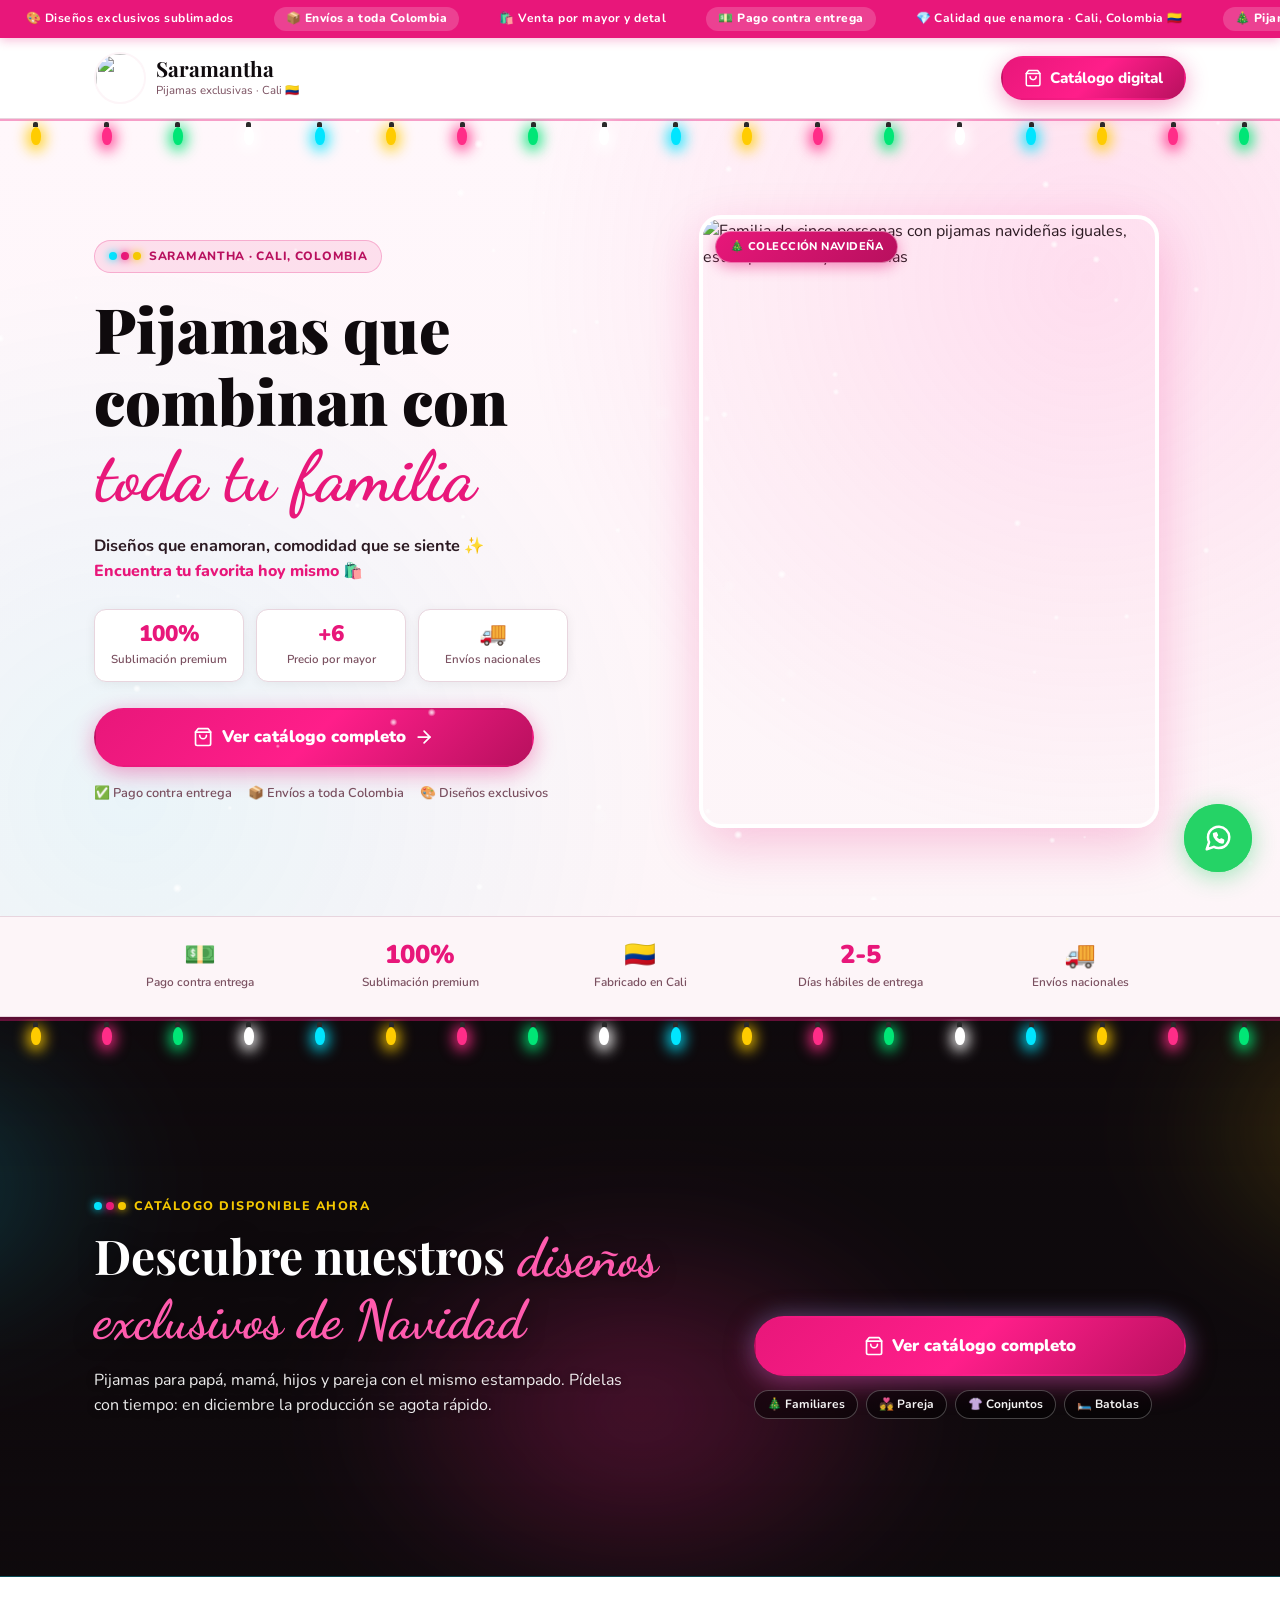
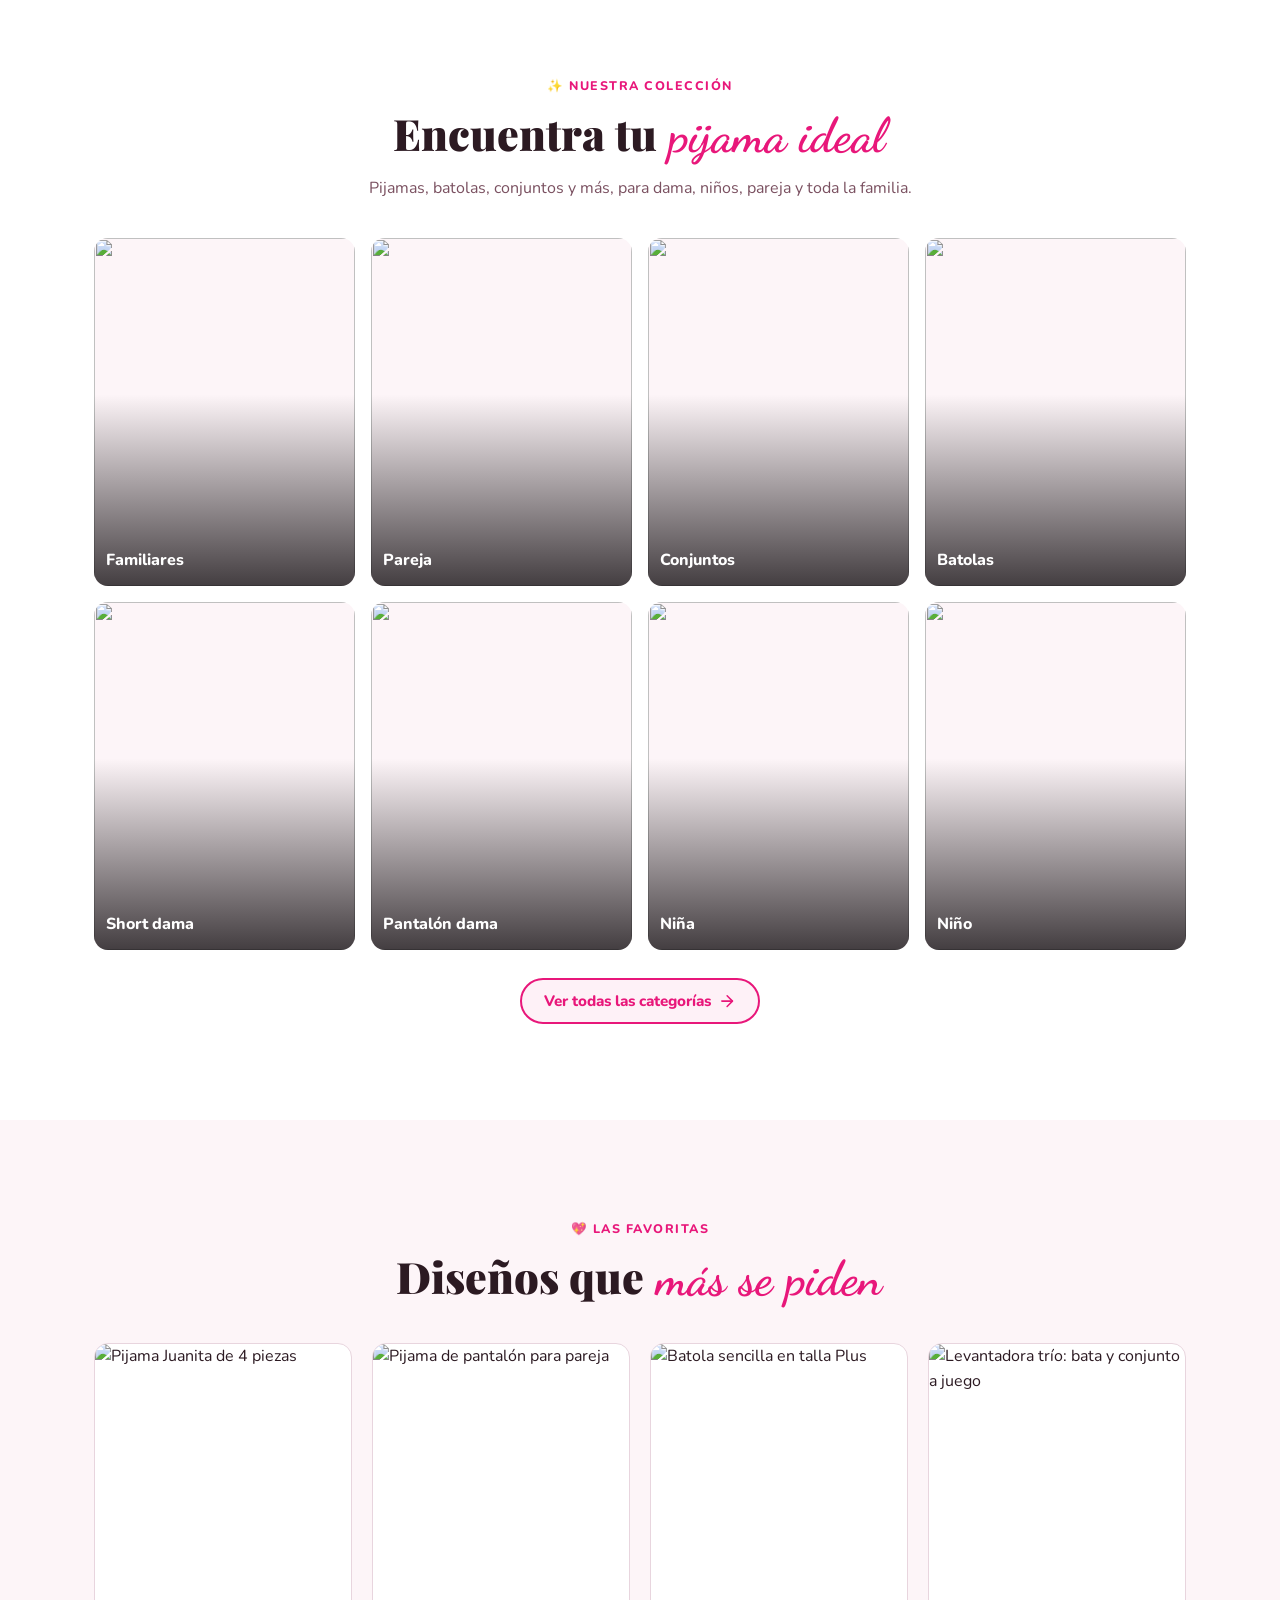
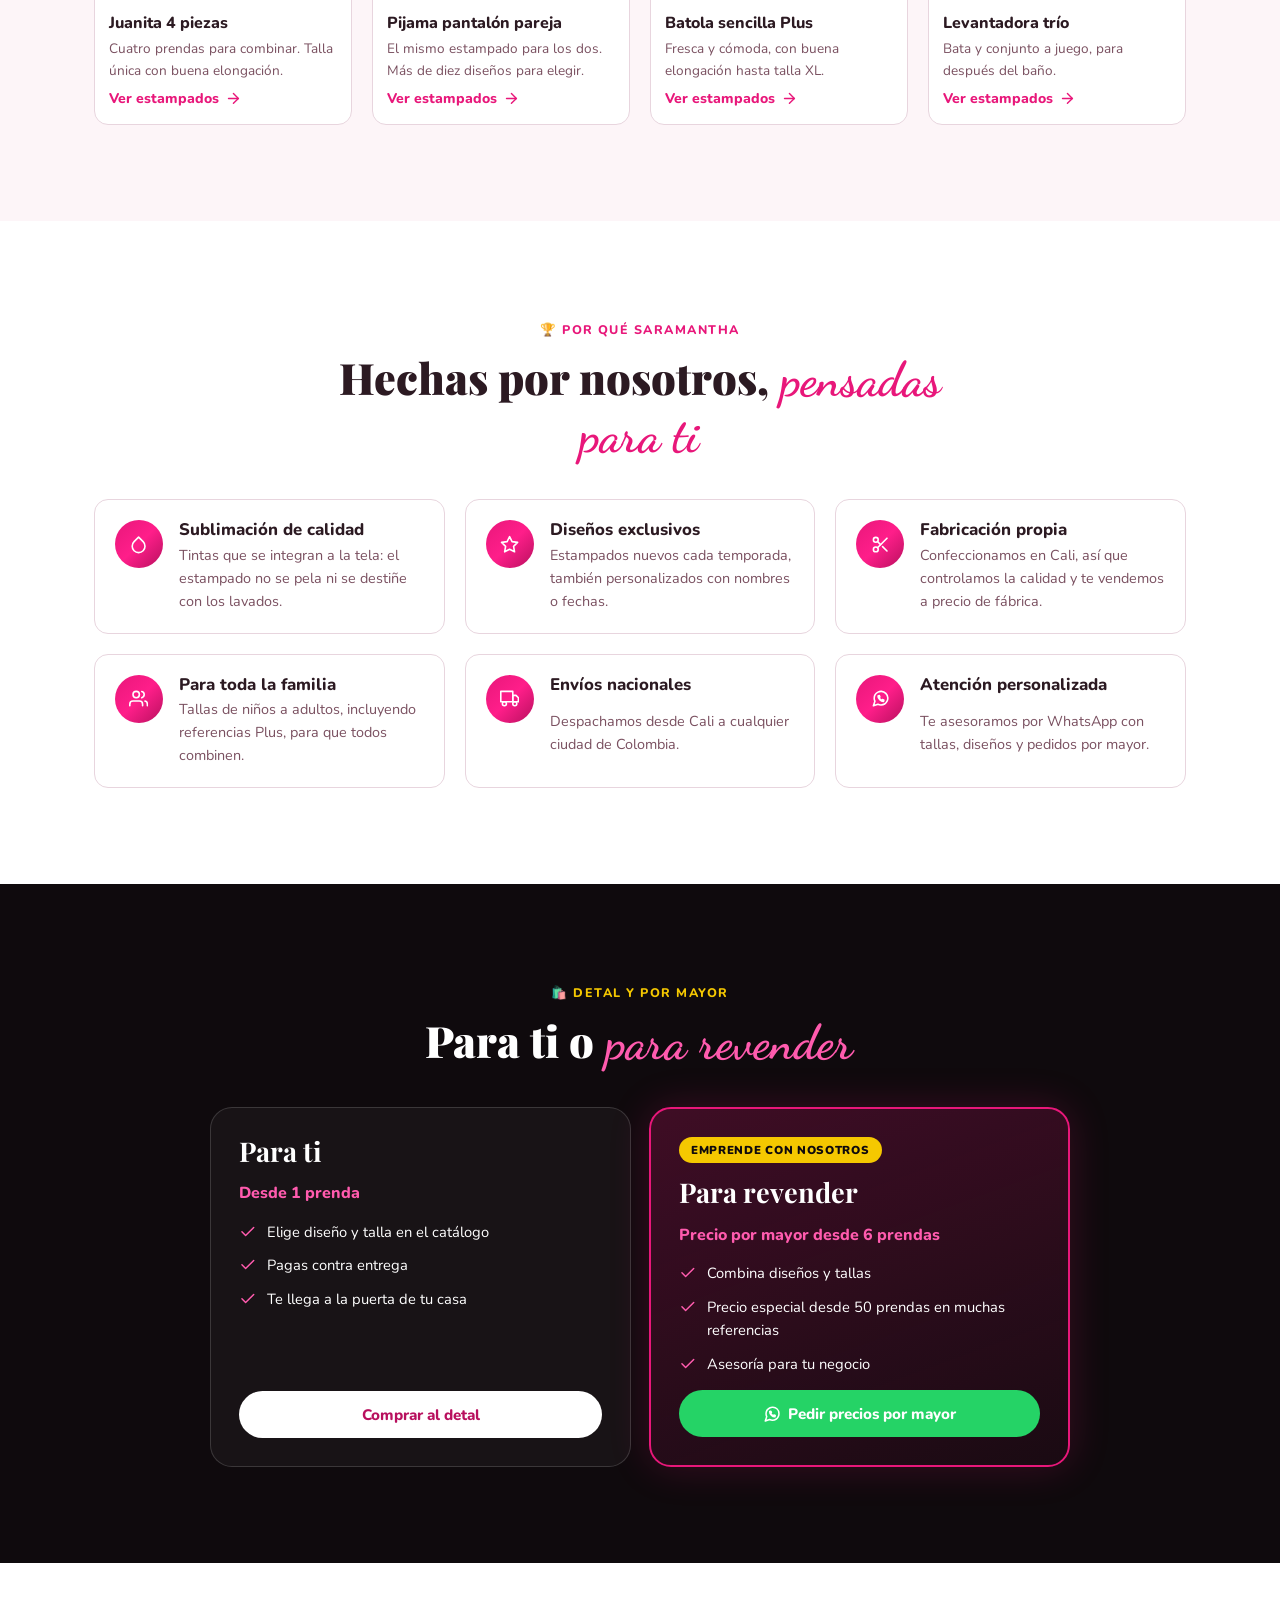
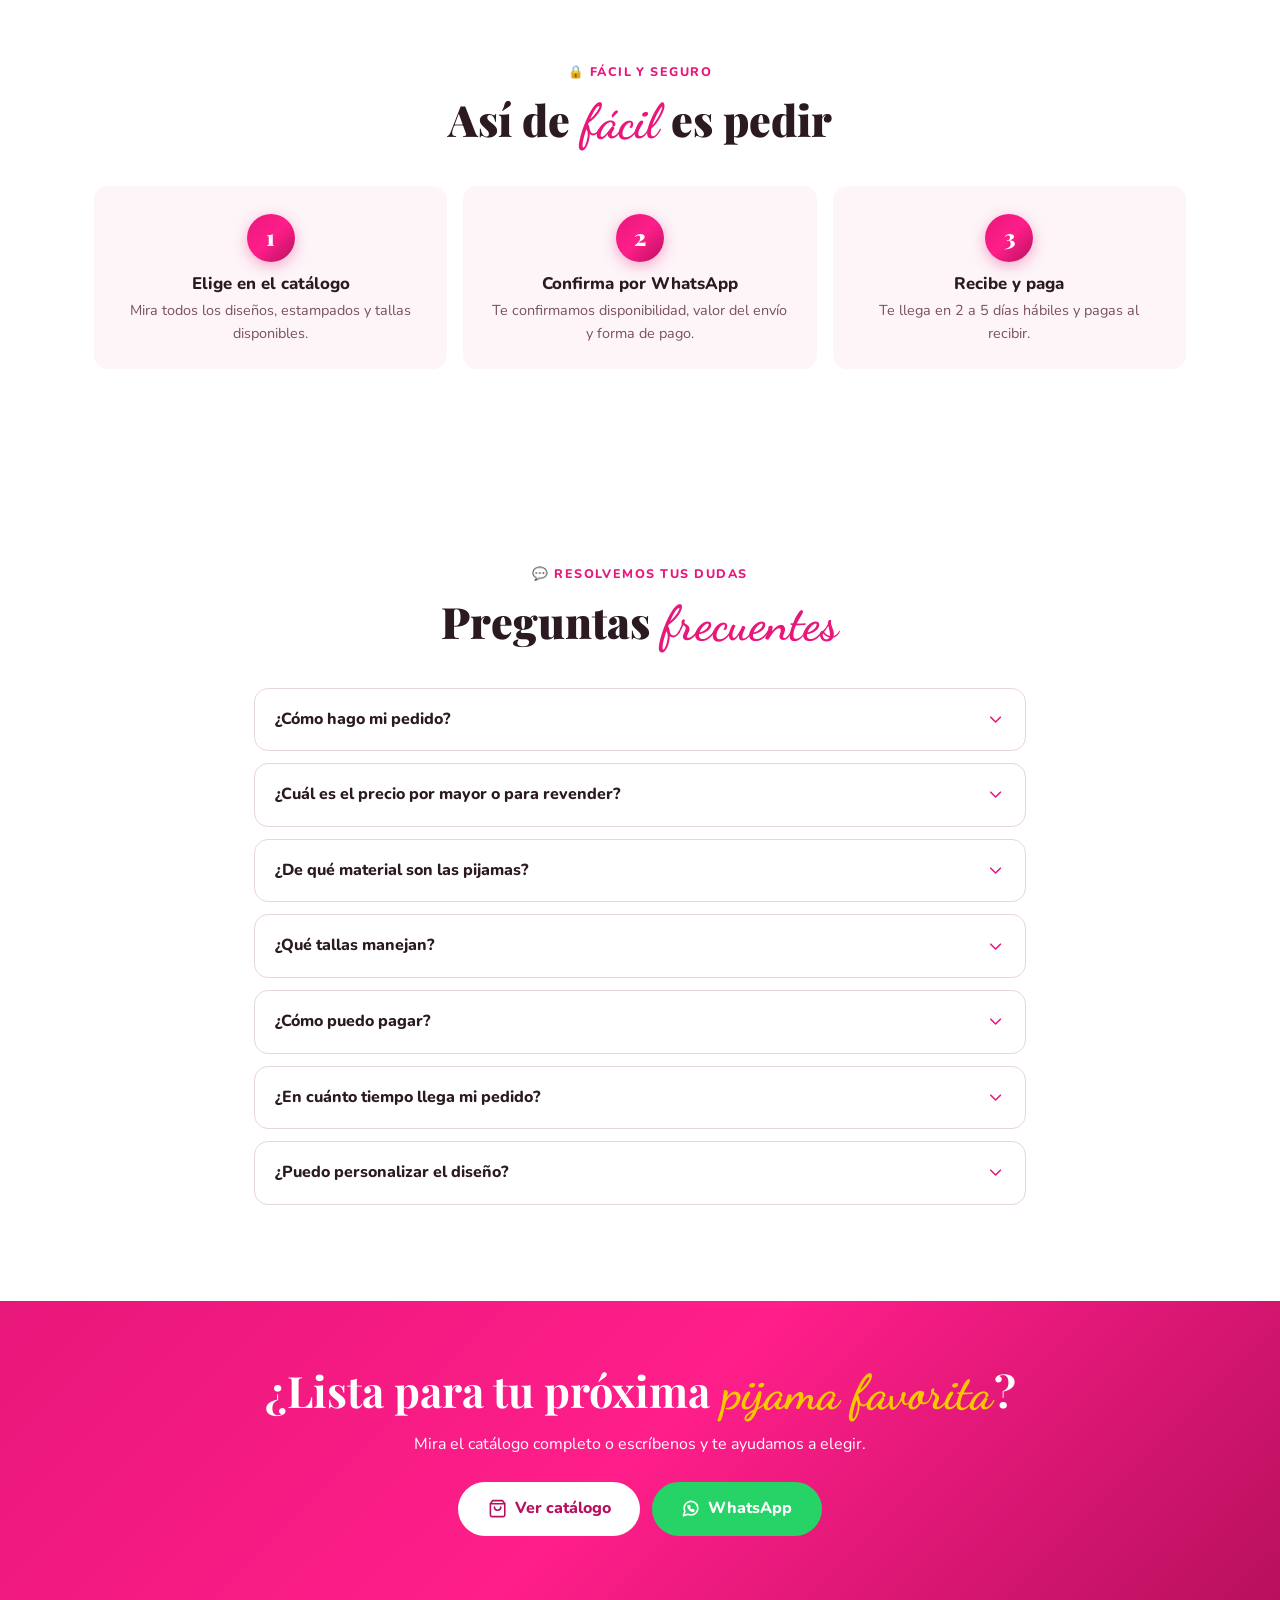
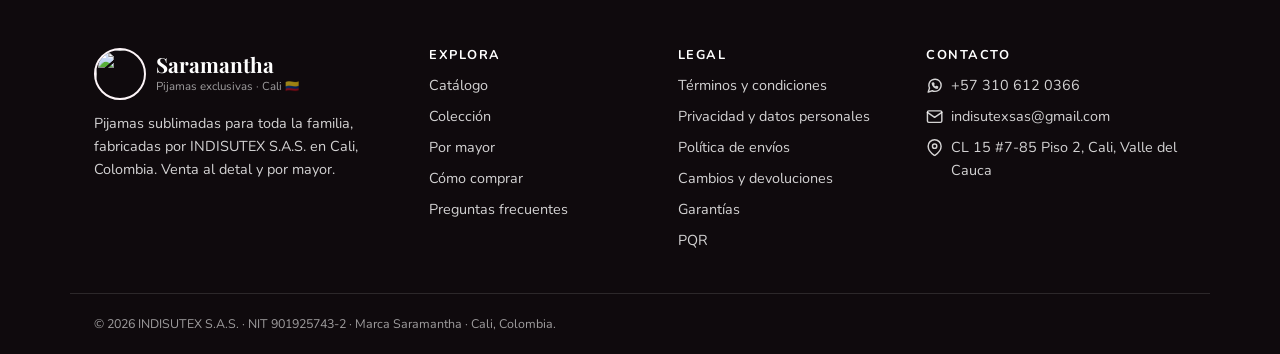
==== commit 175ba2dc: "Estilo y efectos navideños como Sublimados Majestic - Ticker rosado con píldoras, header con logo y " ====
--- a/index.html
+++ b/index.html
@@ -1,5 +1,5 @@
 <!DOCTYPE html>
-<html lang="es-CO">
+<html lang="es-CO" class="navidad">
 <head>
     <meta charset="UTF-8">
     <meta name="viewport" content="width=device-width, initial-scale=1">
@@ -28,7 +28,7 @@
     <link rel="preconnect" href="https://fonts.gstatic.com" crossorigin>
     <link rel="preconnect" href="https://dowbsbxvxjzjjhyqmyfr.supabase.co" crossorigin>
     <link rel="preload" as="image" href="https://dowbsbxvxjzjjhyqmyfr.supabase.co/storage/v1/object/public/archivos/jmpycl1hlbi_1789404698831.webp" fetchpriority="high">
-    <link rel="stylesheet" href="https://fonts.googleapis.com/css2?family=Playfair+Display:ital,wght@0,700;0,900;1,700&family=Poppins:wght@400;500;600;700&display=swap">
+    <link rel="stylesheet" href="https://fonts.googleapis.com/css2?family=Playfair+Display:ital,wght@0,700;0,900;1,700&family=Dancing+Script:wght@700&family=Nunito:wght@400;600;700;800;900&display=swap">
     <link rel="stylesheet" href="css/styles.css">
 
     <!-- Datos estructurados. Si cambias una pregunta frecuente en la página,
@@ -99,8 +99,6 @@
         <symbol id="i-check" viewBox="0 0 24 24"><polyline points="20 6 9 17 4 12"/></symbol>
         <symbol id="i-arrow" viewBox="0 0 24 24"><line x1="5" y1="12" x2="19" y2="12"/><polyline points="12 5 19 12 12 19"/></symbol>
         <symbol id="i-chevron" viewBox="0 0 24 24"><polyline points="6 9 12 15 18 9"/></symbol>
-        <symbol id="i-menu" viewBox="0 0 24 24"><line x1="3" y1="6" x2="21" y2="6"/><line x1="3" y1="12" x2="21" y2="12"/><line x1="3" y1="18" x2="21" y2="18"/></symbol>
-        <symbol id="i-close" viewBox="0 0 24 24"><line x1="18" y1="6" x2="6" y2="18"/><line x1="6" y1="6" x2="18" y2="18"/></symbol>
         <symbol id="i-instagram" viewBox="0 0 24 24"><rect x="2" y="2" width="20" height="20" rx="5" ry="5"/><path d="M16 11.37A4 4 0 1 1 12.63 8 4 4 0 0 1 16 11.37z"/><line x1="17.5" y1="6.5" x2="17.51" y2="6.5"/></symbol>
         <symbol id="i-music" viewBox="0 0 24 24"><path d="M9 18V5l12-2v13"/><circle cx="6" cy="18" r="3"/><circle cx="18" cy="16" r="3"/></symbol>
     </svg>
@@ -112,43 +110,37 @@
     <div class="ticker" role="note" aria-label="Beneficios">
         <div class="ticker__track">
             <ul class="ticker__list">
-                <li>Pago contra entrega</li>
-                <li>Envíos a toda Colombia</li>
-                <li>Precio por mayor desde 6 prendas</li>
-                <li>Fabricación propia en Cali</li>
-                <li>Diseños sublimados exclusivos</li>
+                <li>🎨 Diseños exclusivos sublimados</li>
+                <li class="ticker__pill">📦 Envíos a toda Colombia</li>
+                <li>🛍️ Venta por mayor y detal</li>
+                <li class="ticker__pill">💵 Pago contra entrega</li>
+                <li>💎 Calidad que enamora · Cali, Colombia 🇨🇴</li>
+                <li class="ticker__pill">🎄 Pijamas navideñas para toda la familia</li>
             </ul>
             <ul class="ticker__list" aria-hidden="true">
-                <li>Pago contra entrega</li>
-                <li>Envíos a toda Colombia</li>
-                <li>Precio por mayor desde 6 prendas</li>
-                <li>Fabricación propia en Cali</li>
-                <li>Diseños sublimados exclusivos</li>
+                <li>🎨 Diseños exclusivos sublimados</li>
+                <li class="ticker__pill">📦 Envíos a toda Colombia</li>
+                <li>🛍️ Venta por mayor y detal</li>
+                <li class="ticker__pill">💵 Pago contra entrega</li>
+                <li>💎 Calidad que enamora · Cali, Colombia 🇨🇴</li>
+                <li class="ticker__pill">🎄 Pijamas navideñas para toda la familia</li>
             </ul>
         </div>
     </div>
 
     <header class="site-header">
         <div class="container site-header__inner">
-            <a class="brand" href="#inicio" aria-label="Saramantha, ir al inicio">Saramantha</a>
-
-            <nav class="site-nav" id="site-nav" aria-label="Principal">
-                <ul class="site-nav__list">
-                    <li><a href="#coleccion">Colección</a></li>
-                    <li><a href="#mayor">Por mayor</a></li>
-                    <li><a href="#como-comprar">Cómo comprar</a></li>
-                    <li><a href="#preguntas">Preguntas</a></li>
-                </ul>
-            </nav>
-
-            <a class="btn btn--primary btn--sm site-header__cta" href="https://pijamasalmayor.com/saramantha" data-catalog data-track="catalog" data-track-label="header" target="_blank" rel="noopener">
-                <svg class="icon" aria-hidden="true"><use href="#i-bag"/></svg> Ver catálogo
+            <a class="brand" href="#inicio" aria-label="Saramantha, ir al inicio">
+                <img class="brand__logo" src="https://www.pijamaspormayor.com/Logo_Saramantha_Pijamas.jpeg" alt="" width="44" height="44">
+                <span class="brand__text">
+                    <strong>Saramantha</strong>
+                    <small>Pijamas exclusivas · Cali 🇨🇴</small>
+                </span>
             </a>
 
-            <button class="nav-toggle" type="button" aria-expanded="false" aria-controls="site-nav" aria-label="Abrir menú">
-                <svg class="icon nav-toggle__open" aria-hidden="true"><use href="#i-menu"/></svg>
-                <svg class="icon nav-toggle__close" aria-hidden="true"><use href="#i-close"/></svg>
-            </button>
+            <a class="btn btn--primary site-header__cta" href="https://pijamasalmayor.com/saramantha" data-catalog data-track="catalog" data-track-label="header" target="_blank" rel="noopener">
+                <svg class="icon" aria-hidden="true"><use href="#i-bag"/></svg> Catálogo digital
+            </a>
         </div>
     </header>
 
@@ -156,33 +148,44 @@
 
         <!-- HERO -->
         <section class="hero" id="inicio">
+            <!-- Guirnalda navideña: la llena js/main.js; solo se ve con <html class="navidad"> -->
+            <ul class="xmas-lights" data-xmas-lights aria-hidden="true"></ul>
+
             <div class="container hero__inner">
                 <div class="hero__text">
-                    <p class="eyebrow">Hecho en Cali, Colombia</p>
-                    <h1 class="hero__title">Pijamas que <em>combinan</em> con toda tu familia</h1>
-                    <p class="hero__lead">Diseños sublimados exclusivos, tela suave y colores que no se destiñen. Para ti, para regalar o para revender.</p>
-
-                    <div class="hero__actions">
-                        <a class="btn btn--primary btn--lg" href="https://pijamasalmayor.com/saramantha" data-catalog data-track="catalog" data-track-label="hero" target="_blank" rel="noopener">
-                            Ver catálogo completo <svg class="icon" aria-hidden="true"><use href="#i-arrow"/></svg>
-                        </a>
-                        <a class="btn btn--whatsapp btn--lg" href="https://wa.me/573106120366" data-wa="Hola, quiero información sobre las pijamas Saramantha" data-track="whatsapp" data-track-label="hero" target="_blank" rel="noopener">
-                            <svg class="icon" aria-hidden="true"><use href="#i-whatsapp"/></svg> Escríbenos
-                        </a>
-                    </div>
+                    <p class="badge">
+                        <span class="cmyk-dots" aria-hidden="true"><span class="c"></span><span class="m"></span><span class="y"></span></span>
+                        Saramantha · Cali, Colombia
+                    </p>
+                    <h1 class="hero__title">Pijamas que combinan con <em>toda tu familia</em></h1>
+                    <p class="hero__lead"><strong>Diseños que enamoran, comodidad que se siente ✨</strong></p>
+                    <p class="hero__sublead">Encuentra tu favorita hoy mismo 🛍️</p>
+
+                    <ul class="stats">
+                        <li class="stat"><span class="stat__val">100%</span><span class="stat__lbl">Sublimación premium</span></li>
+                        <li class="stat"><span class="stat__val">+6</span><span class="stat__lbl">Precio por mayor</span></li>
+                        <li class="stat"><span class="stat__val">🚚</span><span class="stat__lbl">Envíos nacionales</span></li>
+                    </ul>
+
+                    <a class="btn btn--primary btn--xl hero__cta" href="https://pijamasalmayor.com/saramantha" data-catalog data-track="catalog" data-track-label="hero" target="_blank" rel="noopener">
+                        <svg class="icon" aria-hidden="true"><use href="#i-bag"/></svg> Ver catálogo completo <svg class="icon" aria-hidden="true"><use href="#i-arrow"/></svg>
+                    </a>
+                    <a class="btn btn--outline hero__cta-secondary" href="https://wa.me/573106120366" data-wa="Hola, quiero información sobre las pijamas Saramantha" data-track="whatsapp" data-track-label="hero" target="_blank" rel="noopener">
+                        <svg class="icon" aria-hidden="true"><use href="#i-whatsapp"/></svg> Pedir asesoría por WhatsApp
+                    </a>
 
                     <ul class="hero__trust">
-                        <li><svg class="icon" aria-hidden="true"><use href="#i-check"/></svg> Pagas al recibir</li>
-                        <li><svg class="icon" aria-hidden="true"><use href="#i-check"/></svg> Detal y por mayor</li>
-                        <li><svg class="icon" aria-hidden="true"><use href="#i-check"/></svg> Envíos nacionales</li>
+                        <li>✅ Pago contra entrega</li>
+                        <li>📦 Envíos a toda Colombia</li>
+                        <li>🎨 Diseños exclusivos</li>
                     </ul>
                 </div>
 
                 <figure class="hero__media">
+                    <span class="xmas-badge">🎄 Colección navideña</span>
                     <img src="https://dowbsbxvxjzjjhyqmyfr.supabase.co/storage/v1/object/public/archivos/jmpycl1hlbi_1789404698831.webp"
                          alt="Familia de cinco personas con pijamas navideñas iguales, estampado Merry Christmas"
                          width="1000" height="1333" fetchpriority="high" decoding="async">
-                    <figcaption class="hero__tag">Pijama Familiar Navideña</figcaption>
                 </figure>
             </div>
         </section>
@@ -190,40 +193,42 @@
         <!-- BARRA DE CONFIANZA -->
         <section class="proof" aria-label="Por qué comprarnos">
             <ul class="container proof__list">
-                <li class="proof__item">
-                    <svg class="icon" aria-hidden="true"><use href="#i-cash"/></svg>
-                    <div><strong>Pago contra entrega</strong><span>O transferencia Nequi / Bancolombia</span></div>
-                </li>
-                <li class="proof__item">
-                    <svg class="icon" aria-hidden="true"><use href="#i-truck"/></svg>
-                    <div><strong>Envíos a toda Colombia</strong><span>De 2 a 5 días hábiles</span></div>
-                </li>
-                <li class="proof__item">
-                    <svg class="icon" aria-hidden="true"><use href="#i-tag"/></svg>
-                    <div><strong>Por mayor desde 6</strong><span>Ideal para revender</span></div>
-                </li>
-                <li class="proof__item">
-                    <svg class="icon" aria-hidden="true"><use href="#i-scissors"/></svg>
-                    <div><strong>Directo de fábrica</strong><span>Sin intermediarios</span></div>
-                </li>
+                <li class="proof__item"><span class="proof__num">💵</span><span class="proof__desc">Pago contra entrega</span></li>
+                <li class="proof__item"><span class="proof__num">100%</span><span class="proof__desc">Sublimación premium</span></li>
+                <li class="proof__item"><span class="proof__num">🇨🇴</span><span class="proof__desc">Fabricado en Cali</span></li>
+                <li class="proof__item"><span class="proof__num">2-5</span><span class="proof__desc">Días hábiles de entrega</span></li>
+                <li class="proof__item"><span class="proof__num">🚚</span><span class="proof__desc">Envíos nacionales</span></li>
             </ul>
         </section>
 
-        <!-- TEMPORADA (cambiar imagen y textos según la campaña) -->
-        <section class="season" aria-labelledby="season-title">
-            <div class="container season__inner">
-                <div class="season__media">
-                    <img src="https://dowbsbxvxjzjjhyqmyfr.supabase.co/storage/v1/object/public/archivos/jeef9dhvw5e_1789404700649.webp"
-                         alt="Pareja con pijamas navideñas a juego"
-                         width="1000" height="1333" loading="lazy" decoding="async">
+        <!-- CATÁLOGO / TEMPORADA (cambiar imagen y textos según la campaña) -->
+        <section class="catalog-cta" id="temporada" aria-labelledby="catalog-cta-title">
+            <ul class="xmas-lights" data-xmas-lights aria-hidden="true"></ul>
+            <div class="catalog-cta__bg" data-parallax
+                 style="background-image: url('https://dowbsbxvxjzjjhyqmyfr.supabase.co/storage/v1/object/public/archivos/jeef9dhvw5e_1789404700649.webp')"></div>
+            <div class="catalog-cta__overlay"></div>
+            <div class="catalog-cta__glow" aria-hidden="true"></div>
+            <div class="catalog-cta__beam" aria-hidden="true"></div>
+
+            <div class="container catalog-cta__inner">
+                <div class="catalog-cta__text">
+                    <p class="eyebrow eyebrow--light">
+                        <span class="cmyk-dots" aria-hidden="true"><span class="c"></span><span class="m"></span><span class="y"></span></span>
+                        Catálogo disponible ahora
+                    </p>
+                    <h2 class="catalog-cta__title" id="catalog-cta-title">Descubre nuestros <em>diseños exclusivos de Navidad</em></h2>
+                    <p>Pijamas para papá, mamá, hijos y pareja con el mismo estampado. Pídelas con tiempo: en diciembre la producción se agota rápido.</p>
                 </div>
-                <div class="season__text">
-                    <p class="eyebrow eyebrow--light">Temporada navideña</p>
-                    <h2 class="season__title" id="season-title">La foto familiar de este año, <em>en pijama</em></h2>
-                    <p>Pijamas navideñas para papá, mamá, hijos y pareja con el mismo estampado. Pídelas con tiempo: en diciembre la producción se agota rápido.</p>
-                    <a class="btn btn--light btn--lg" href="https://pijamasalmayor.com/saramantha" data-catalog data-track="catalog" data-track-label="temporada" target="_blank" rel="noopener">
-                        Ver diseños navideños <svg class="icon" aria-hidden="true"><use href="#i-arrow"/></svg>
+                <div class="catalog-cta__actions">
+                    <a class="btn btn--primary btn--xl btn--glow" href="https://pijamasalmayor.com/saramantha" data-catalog data-track="catalog" data-track-label="temporada" target="_blank" rel="noopener">
+                        <svg class="icon" aria-hidden="true"><use href="#i-bag"/></svg> Ver catálogo completo
                     </a>
+                    <ul class="chips">
+                        <li>🎄 Familiares</li>
+                        <li>💑 Pareja</li>
+                        <li>👚 Conjuntos</li>
+                        <li>🛏️ Batolas</li>
+                    </ul>
                 </div>
             </div>
         </section>
@@ -232,7 +237,7 @@
         <section class="section" id="coleccion" aria-labelledby="coleccion-title">
             <div class="container">
                 <header class="section__head">
-                    <p class="eyebrow">Nuestra colección</p>
+                    <p class="eyebrow">✨ Nuestra colección</p>
                     <h2 class="section__title" id="coleccion-title">Encuentra tu <em>pijama ideal</em></h2>
                     <p class="section__lead">Pijamas, batolas, conjuntos y más, para dama, niños, pareja y toda la familia.</p>
                 </header>
@@ -284,7 +289,7 @@
         <section class="section section--tinted" aria-labelledby="destacados-title">
             <div class="container">
                 <header class="section__head">
-                    <p class="eyebrow">Las favoritas</p>
+                    <p class="eyebrow">💖 Las favoritas</p>
                     <h2 class="section__title" id="destacados-title">Diseños que <em>más se piden</em></h2>
                 </header>
 
@@ -337,7 +342,7 @@
         <section class="section" id="nosotros" aria-labelledby="nosotros-title">
             <div class="container">
                 <header class="section__head">
-                    <p class="eyebrow">Por qué Saramantha</p>
+                    <p class="eyebrow">🏆 Por qué Saramantha</p>
                     <h2 class="section__title" id="nosotros-title">Hechas por nosotros, <em>pensadas para ti</em></h2>
                 </header>
 
@@ -380,7 +385,7 @@
         <section class="section section--dark" id="mayor" aria-labelledby="mayor-title">
             <div class="container">
                 <header class="section__head">
-                    <p class="eyebrow eyebrow--light">Detal y por mayor</p>
+                    <p class="eyebrow eyebrow--light">🛍️ Detal y por mayor</p>
                     <h2 class="section__title" id="mayor-title">Para ti o <em>para revender</em></h2>
                 </header>
 
@@ -417,7 +422,7 @@
         <section class="section" id="como-comprar" aria-labelledby="comprar-title">
             <div class="container">
                 <header class="section__head">
-                    <p class="eyebrow">Fácil y seguro</p>
+                    <p class="eyebrow">🔒 Fácil y seguro</p>
                     <h2 class="section__title" id="comprar-title">Así de <em>fácil</em> es pedir</h2>
                 </header>
 
@@ -448,7 +453,7 @@
         <section class="section section--tinted social" id="redes" aria-labelledby="redes-title" hidden>
             <div class="container">
                 <header class="section__head">
-                    <p class="eyebrow">Comunidad</p>
+                    <p class="eyebrow">📱 Comunidad</p>
                     <h2 class="section__title" id="redes-title">Síguenos y mira <em>los diseños nuevos</em></h2>
                 </header>
                 <ul class="social__list">
@@ -463,7 +468,7 @@
         <section class="section" id="preguntas" aria-labelledby="faq-title">
             <div class="container container--narrow">
                 <header class="section__head">
-                    <p class="eyebrow">Resolvemos tus dudas</p>
+                    <p class="eyebrow">💬 Resolvemos tus dudas</p>
                     <h2 class="section__title" id="faq-title">Preguntas <em>frecuentes</em></h2>
                 </header>
 
@@ -520,7 +525,10 @@
     <footer class="site-footer">
         <div class="container site-footer__grid">
             <div class="site-footer__brand">
-                <p class="brand brand--footer">Saramantha</p>
+                <p class="brand">
+                    <img class="brand__logo" src="https://www.pijamaspormayor.com/Logo_Saramantha_Pijamas.jpeg" alt="" width="44" height="44" loading="lazy">
+                    <span class="brand__text"><strong>Saramantha</strong><small>Pijamas exclusivas · Cali 🇨🇴</small></span>
+                </p>
                 <p>Pijamas sublimadas para toda la familia, fabricadas por INDISUTEX S.A.S. en Cali, Colombia. Venta al detal y por mayor.</p>
             </div>
 
@@ -530,6 +538,7 @@
                     <li><a href="https://pijamasalmayor.com/saramantha" data-catalog data-track="catalog" data-track-label="footer" target="_blank" rel="noopener">Catálogo</a></li>
                     <li><a href="#coleccion">Colección</a></li>
                     <li><a href="#mayor">Por mayor</a></li>
+                    <li><a href="#como-comprar">Cómo comprar</a></li>
                     <li><a href="#preguntas">Preguntas frecuentes</a></li>
                 </ul>
             </nav>
@@ -583,5 +592,7 @@
             <button class="btn btn--primary btn--sm" type="button" data-consent="granted">Aceptar</button>
         </div>
     </div>
+    <!-- Nieve decorativa (solo con <html class="navidad">) -->
+    <canvas class="snow" data-snow aria-hidden="true"></canvas>
 </body>
 </html>
--- a/css/styles.css
+++ b/css/styles.css
@@ -1,32 +1,37 @@
 /* ==========================================================================
    Saramantha · landing
    Mobile-first. Los colores y medidas viven en :root; cambia la marca aquí.
+   Los efectos de temporada (luces, nieve, insignia) dependen de la clase
+   .navidad en <html>: quítala y la página queda sin decoración navideña.
    ========================================================================== */
 
 :root {
     --rosa: #E8177A;
     --rosa-claro: #FF5BAE;
     --rosa-oscuro: #B8105E;
-    --rosa-suave: #FDF0F6;
+    --rosa-suave: #FDF5F8;
+    --cian: #00E5FF;
     --dorado: #F5C800;
-    --verde-wa: #1FAF54;
+    --verde-wa: #25D366;
     --verde-wa-oscuro: #128C7E;
-    --negro: #140A10;
+    --negro: #0F0A0D;
     --texto: #2C1A22;
-    --texto-suave: #6E4A5A;
-    --borde: #EBD7E1;
+    --texto-suave: #7A5060;
+    --borde: #E8D5DE;
     --blanco: #FFFFFF;
 
     --font-titulo: 'Playfair Display', Georgia, serif;
-    --font-texto: 'Poppins', system-ui, -apple-system, 'Segoe UI', sans-serif;
+    --font-script: 'Dancing Script', 'Brush Script MT', cursive;
+    --font-texto: 'Nunito', system-ui, -apple-system, 'Segoe UI', sans-serif;
 
     --radio: 14px;
     --radio-lg: 22px;
-    --sombra: 0 6px 24px rgba(44, 26, 34, .08);
+    --sombra: 0 4px 20px rgba(44, 26, 34, .08);
     --sombra-hover: 0 12px 32px rgba(44, 26, 34, .14);
-    --gradiente: linear-gradient(135deg, var(--rosa), var(--rosa-claro));
-
-    --header-h: 64px;
+    --gradiente: linear-gradient(135deg, #E8177A 0%, #FF1E8A 50%, #B8105E 100%);
+
+    --ticker-h: 38px;
+    --header-h: 68px;
     --gutter: 16px;
 }
 
@@ -37,7 +42,7 @@
 
 html {
     scroll-behavior: smooth;
-    scroll-padding-top: calc(var(--header-h) + 12px);
+    scroll-padding-top: calc(var(--ticker-h) + var(--header-h) + 12px);
     -webkit-text-size-adjust: 100%;
 }
 
@@ -58,6 +63,16 @@
 button { font: inherit; cursor: pointer; }
 h1, h2, h3 { line-height: 1.15; }
 
+/* La palabra destacada de los títulos va en letra manuscrita */
+h1 em, h2 em {
+    font-family: var(--font-script);
+    font-style: normal;
+    font-weight: 700;
+    font-size: 1.12em;
+    color: var(--rosa);
+    padding-inline: 2px;
+}
+
 .icon {
     width: 1.2em;
     height: 1.2em;
@@ -78,7 +93,7 @@
     position: absolute;
     left: 12px;
     top: -60px;
-    z-index: 200;
+    z-index: 300;
     padding: 10px 16px;
     background: var(--negro);
     color: var(--blanco);
@@ -89,7 +104,7 @@
 
 .container {
     width: 100%;
-    max-width: 1200px;
+    max-width: 1140px;
     margin-inline: auto;
     padding-inline: var(--gutter);
 }
@@ -104,23 +119,26 @@
     padding: .8em 1.4em;
     border: 2px solid transparent;
     border-radius: 999px;
-    font-weight: 600;
+    font-weight: 800;
     font-size: .95rem;
     line-height: 1.2;
     text-decoration: none;
     text-align: center;
-    transition: transform .2s ease, box-shadow .2s ease, background-color .2s ease, color .2s ease;
+    transition: transform .18s ease, box-shadow .18s ease, background-color .2s ease, color .2s ease;
 }
 .btn:hover { transform: translateY(-2px); }
 .btn--sm { padding: .55em 1.1em; font-size: .85rem; }
 .btn--lg { padding: .95em 1.7em; font-size: 1rem; }
-
-.btn--primary { background: var(--gradiente); color: var(--blanco); box-shadow: 0 6px 18px rgba(232, 23, 122, .3); }
-.btn--primary:hover { box-shadow: 0 10px 24px rgba(232, 23, 122, .4); }
+.btn--xl { padding: 1.05em 1.8em; font-size: 1.05rem; font-weight: 900; }
+
+.btn--primary { background: var(--gradiente); color: var(--blanco); box-shadow: 0 6px 22px rgba(232, 23, 122, .4); }
+.btn--primary:hover { box-shadow: 0 10px 30px rgba(232, 23, 122, .55); }
+.btn--glow { box-shadow: 0 6px 28px rgba(232, 23, 122, .55), 0 0 24px rgba(0, 229, 255, .3); }
+.btn--glow:hover { transform: scale(1.04); box-shadow: 0 10px 36px rgba(232, 23, 122, .7), 0 0 32px rgba(0, 229, 255, .45); }
 .btn--whatsapp { background: var(--verde-wa); color: var(--blanco); }
 .btn--whatsapp:hover { background: var(--verde-wa-oscuro); }
 .btn--light { background: var(--blanco); color: var(--rosa-oscuro); }
-.btn--outline { border-color: var(--rosa); color: var(--rosa); background: transparent; }
+.btn--outline { border-color: var(--rosa); color: var(--rosa); background: rgba(232, 23, 122, .06); }
 .btn--outline:hover { background: var(--rosa); color: var(--blanco); }
 
 .link-button {
@@ -132,45 +150,97 @@
     text-underline-offset: 3px;
 }
 
-/* ---------- Tipografía de secciones ---------- */
+/* ---------- Etiquetas y adornos ---------- */
 .eyebrow {
-    display: inline-block;
+    display: inline-flex;
+    align-items: center;
+    gap: 8px;
     margin-bottom: .75rem;
     font-size: .78rem;
-    font-weight: 700;
-    letter-spacing: .14em;
+    font-weight: 800;
+    letter-spacing: .12em;
     text-transform: uppercase;
     color: var(--rosa);
 }
 .eyebrow--light { color: var(--dorado); }
 
-em {
-    font-style: italic;
-    color: var(--rosa);
+.badge {
+    display: inline-flex;
+    align-items: center;
+    gap: 8px;
+    margin-bottom: 20px;
+    padding: 6px 14px;
+    border: 1px solid rgba(232, 23, 122, .25);
+    border-radius: 999px;
+    background: rgba(232, 23, 122, .1);
+    color: var(--rosa-oscuro);
+    font-size: .75rem;
+    font-weight: 800;
+    letter-spacing: .06em;
+    text-transform: uppercase;
+}
+
+/* Tres puntos de color de impresión (cian, magenta, amarillo) */
+.cmyk-dots { display: inline-flex; gap: 4px; }
+.cmyk-dots span {
+    width: 8px;
+    height: 8px;
+    border-radius: 50%;
+    box-shadow: 0 0 8px currentColor;
+    animation: cmyk-pulse 2.4s ease-in-out infinite;
+}
+.cmyk-dots .c { background: var(--cian); color: var(--cian); }
+.cmyk-dots .m { background: var(--rosa); color: var(--rosa); animation-delay: .4s; }
+.cmyk-dots .y { background: var(--dorado); color: var(--dorado); animation-delay: .8s; }
+@keyframes cmyk-pulse {
+    0%, 100% { opacity: .55; transform: scale(.9); }
+    50% { opacity: 1; transform: scale(1.15); }
+}
+
+.chips { display: flex; flex-wrap: wrap; gap: 8px; }
+.chips li {
+    padding: 4px 12px;
+    border: 1px solid rgba(255, 255, 255, .25);
+    border-radius: 999px;
+    background: rgba(0, 0, 0, .5);
+    backdrop-filter: blur(8px);
+    -webkit-backdrop-filter: blur(8px);
+    color: rgba(255, 255, 255, .95);
+    font-size: .75rem;
+    font-weight: 700;
 }
 
 /* ---------- Ticker ---------- */
 .ticker {
+    position: sticky;
+    top: 0;
+    z-index: 110;
+    height: var(--ticker-h);
+    display: flex;
+    align-items: center;
     overflow: hidden;
-    background: var(--negro);
+    background: var(--rosa);
     color: var(--blanco);
-    font-size: .8rem;
-    font-weight: 500;
+    box-shadow: 0 2px 10px rgba(232, 23, 122, .3);
+    font-size: .75rem;
+    font-weight: 700;
+    letter-spacing: .04em;
 }
 .ticker__track {
     display: flex;
     width: max-content;
-    animation: ticker 32s linear infinite;
-}
-.ticker__list { display: flex; }
+    animation: ticker 34s linear infinite;
+}
+.ticker__list { display: flex; align-items: center; }
 .ticker__list li {
-    padding: .55rem 1.5rem;
+    padding: 2px 12px;
+    margin-inline: 14px;
     white-space: nowrap;
 }
-.ticker__list li::before {
-    content: "✦";
-    margin-right: 1.5rem;
-    color: var(--rosa-claro);
+.ticker__pill {
+    border-radius: 999px;
+    background: rgba(255, 255, 255, .18);
+    font-weight: 800;
 }
 @keyframes ticker {
     to { transform: translateX(-50%); }
@@ -179,192 +249,346 @@
 /* ---------- Header ---------- */
 .site-header {
     position: sticky;
-    top: 0;
+    top: var(--ticker-h);
     z-index: 100;
-    background: rgba(255, 255, 255, .94);
-    backdrop-filter: saturate(180%) blur(10px);
-    -webkit-backdrop-filter: saturate(180%) blur(10px);
+    background: var(--blanco);
     border-bottom: 1px solid var(--borde);
 }
 .site-header__inner {
     display: flex;
     align-items: center;
+    justify-content: space-between;
     gap: 12px;
     min-height: var(--header-h);
 }
 
 .brand {
-    margin-right: auto;
-    font-family: var(--font-titulo);
-    font-size: 1.6rem;
-    font-weight: 900;
-    color: var(--rosa);
+    display: inline-flex;
+    align-items: center;
+    gap: 10px;
     text-decoration: none;
-    letter-spacing: .01em;
-}
-.site-header__cta { display: none; }
-
-.nav-toggle {
-    display: inline-flex;
-    align-items: center;
-    justify-content: center;
+    min-width: 0;
+}
+.brand__logo {
     width: 44px;
     height: 44px;
-    border: 0;
     border-radius: 50%;
-    background: var(--rosa-suave);
-    color: var(--rosa-oscuro);
-}
-.nav-toggle .icon { width: 22px; height: 22px; }
-.nav-toggle__close { display: none; }
-.nav-toggle[aria-expanded="true"] .nav-toggle__open { display: none; }
-.nav-toggle[aria-expanded="true"] .nav-toggle__close { display: block; }
-
-.site-nav {
+    object-fit: cover;
+    border: 2px solid var(--rosa-suave);
+    flex-shrink: 0;
+}
+.brand__text strong {
+    display: block;
+    font-family: var(--font-titulo);
+    font-size: 1.15rem;
+    color: var(--negro);
+    line-height: 1.2;
+}
+.brand__text small {
+    display: none;
+    font-size: .72rem;
+    color: var(--texto-suave);
+}
+.site-header__cta { padding: .6em 1.1em; font-size: .85rem; white-space: nowrap; }
+
+/* ---------- Luces navideñas ---------- */
+.xmas-lights { display: none; }
+.navidad .xmas-lights {
     position: absolute;
-    top: 100%;
+    top: 0;
     left: 0;
     right: 0;
-    background: var(--blanco);
-    border-bottom: 1px solid var(--borde);
-    box-shadow: var(--sombra);
+    z-index: 25;
+    display: flex;
+    justify-content: space-around;
+    height: 34px;
+    border-top: 2px solid rgba(232, 23, 122, .4);
+    pointer-events: none;
+}
+.xmas-light {
+    position: relative;
+    top: 6px;
+    width: 10px;
+    height: 18px;
+    border-radius: 50% 50% 45% 45%;
+}
+/* casquillo del bombillo */
+.xmas-light::before {
+    content: "";
+    position: absolute;
+    top: -5px;
+    left: 2.5px;
+    width: 5px;
+    height: 5px;
+    border-radius: 2px 2px 0 0;
+    background: #2A2A2A;
+}
+.xmas-light--pink  { background: #FF2D88; box-shadow: 0 2px 14px 4px rgba(255, 45, 136, .85); animation: twinkle-a 1.2s ease-in-out infinite alternate; }
+.xmas-light--gold  { background: #FFCC00; box-shadow: 0 2px 14px 4px rgba(255, 204, 0, .85);  animation: twinkle-b 1.5s ease-in-out .3s infinite alternate; }
+.xmas-light--green { background: #00E676; box-shadow: 0 2px 14px 4px rgba(0, 230, 118, .85);  animation: twinkle-a 1.3s ease-in-out .6s infinite alternate; }
+.xmas-light--white { background: #FFFFFF; box-shadow: 0 2px 14px 4px rgba(255, 255, 255, .9); animation: twinkle-a 1.7s ease-in-out .2s infinite alternate; }
+.xmas-light--cyan  { background: #00E5FF; box-shadow: 0 2px 14px 4px rgba(0, 229, 255, .85);  animation: twinkle-b 1.4s ease-in-out .5s infinite alternate; }
+@keyframes twinkle-a {
+    from { opacity: .35; filter: brightness(.7); }
+    to   { opacity: 1;   filter: brightness(1.35); }
+}
+@keyframes twinkle-b {
+    from { opacity: 1;  filter: brightness(1.3); }
+    to   { opacity: .3; filter: brightness(.65); }
+}
+
+/* ---------- Nieve ---------- */
+.snow {
+    position: fixed;
+    inset: 0;
+    width: 100%;
+    height: 100%;
+    z-index: 95;
+    pointer-events: none;
     display: none;
 }
-.site-nav.is-open { display: block; }
-.site-nav__list a {
-    display: block;
-    padding: 14px var(--gutter);
-    font-weight: 600;
-    text-decoration: none;
-    border-top: 1px solid var(--borde);
-}
-.site-nav__list a:hover { color: var(--rosa); }
+.navidad .snow { display: block; }
 
 /* ---------- Hero ---------- */
 .hero {
+    position: relative;
+    overflow: hidden;
     background:
-        radial-gradient(circle at 85% 15%, rgba(255, 91, 174, .18), transparent 45%),
-        radial-gradient(circle at 10% 90%, rgba(245, 200, 0, .14), transparent 40%),
-        var(--rosa-suave);
-    padding-block: 36px 48px;
+        radial-gradient(circle at 85% 20%, rgba(255, 91, 174, .16), transparent 45%),
+        radial-gradient(circle at 10% 85%, rgba(0, 229, 255, .08), transparent 40%),
+        linear-gradient(180deg, #FFF7FB, var(--rosa-suave));
+    padding-block: 56px 48px;
 }
 .hero__inner {
     display: grid;
-    gap: 32px;
+    gap: 36px;
     align-items: center;
 }
 .hero__title {
     font-family: var(--font-titulo);
-    font-size: clamp(2.2rem, 7vw, 3.8rem);
+    font-size: clamp(2.3rem, 7.5vw, 3.9rem);
     font-weight: 900;
+    color: var(--negro);
     margin-bottom: 1rem;
 }
-.hero__lead {
-    font-size: 1.05rem;
-    color: var(--texto-suave);
-    max-width: 34em;
-    margin-bottom: 1.5rem;
-}
-.hero__actions {
+.hero__lead { font-size: 1.02rem; color: var(--texto); }
+.hero__sublead { font-weight: 800; color: var(--rosa); margin-bottom: 1.5rem; }
+
+.stats {
     display: flex;
     flex-wrap: wrap;
     gap: 12px;
-    margin-bottom: 1.5rem;
-}
-.hero__actions .btn { flex: 1 1 220px; }
+    margin-bottom: 26px;
+}
+.stat {
+    flex: 1 1 96px;
+    max-width: 150px;
+    padding: 12px 14px;
+    border: 1px solid var(--borde);
+    border-radius: 12px;
+    background: var(--blanco);
+    text-align: center;
+    box-shadow: 0 2px 12px rgba(0, 0, 0, .06);
+}
+.stat__val {
+    display: block;
+    font-size: 1.4rem;
+    font-weight: 900;
+    line-height: 1.1;
+    color: var(--rosa);
+}
+.stat__lbl {
+    display: block;
+    margin-top: 4px;
+    font-size: .72rem;
+    font-weight: 600;
+    color: var(--texto-suave);
+}
+
+.hero__cta { width: 100%; max-width: 440px; }
+.hero__cta-secondary { width: 100%; max-width: 440px; margin-top: 10px; }
 .hero__trust {
     display: flex;
     flex-wrap: wrap;
-    gap: 8px 18px;
-    font-size: .88rem;
-    font-weight: 500;
-}
-.hero__trust li { display: inline-flex; align-items: center; gap: 6px; }
-.hero__trust .icon { color: var(--rosa); }
+    gap: 6px 16px;
+    margin-top: 16px;
+    font-size: .8rem;
+    font-weight: 600;
+    color: var(--texto-suave);
+}
 
 .hero__media {
     position: relative;
-    max-width: 440px;
+    width: 100%;
+    max-width: 460px;
     margin-inline: auto;
-    width: 100%;
 }
 .hero__media img {
     width: 100%;
     aspect-ratio: 3 / 4;
     object-fit: cover;
+    border: 4px solid var(--blanco);
     border-radius: var(--radio-lg);
-    box-shadow: var(--sombra-hover);
-}
-.hero__tag {
+    box-shadow: 0 18px 50px rgba(232, 23, 122, .22);
+}
+.xmas-badge { display: none; }
+.navidad .xmas-badge {
     position: absolute;
+    top: 16px;
     left: 16px;
-    bottom: 16px;
-    padding: 8px 14px;
+    z-index: 2;
+    display: inline-flex;
+    padding: 6px 14px;
+    border: 1px solid rgba(255, 255, 255, .4);
     border-radius: 999px;
-    background: var(--blanco);
-    font-size: .85rem;
-    font-weight: 600;
-    box-shadow: var(--sombra);
+    background: linear-gradient(135deg, var(--rosa), var(--rosa-oscuro));
+    color: var(--blanco);
+    font-size: .7rem;
+    font-weight: 800;
+    letter-spacing: .04em;
+    text-transform: uppercase;
+    box-shadow: 0 4px 14px rgba(232, 23, 122, .45);
 }
 
 /* ---------- Barra de confianza ---------- */
 .proof {
-    border-bottom: 1px solid var(--borde);
-    padding-block: 20px;
+    background: var(--rosa-suave);
+    border-block: 1px solid var(--borde);
+    padding-block: 24px;
 }
 .proof__list {
-    display: grid;
-    grid-template-columns: 1fr 1fr;
-    gap: 16px;
-}
-.proof__item {
-    display: flex;
-    align-items: flex-start;
-    gap: 10px;
-    font-size: .82rem;
-}
-.proof__item .icon {
-    width: 36px;
-    height: 36px;
-    padding: 8px;
-    border-radius: 50%;
-    background: var(--rosa-suave);
+    display: flex;
+    flex-wrap: wrap;
+    justify-content: center;
+    gap: 18px 8px;
+}
+.proof__item { flex: 0 0 calc(33.333% - 8px); text-align: center; }
+.proof__num {
+    display: block;
+    font-size: 1.6rem;
+    font-weight: 900;
+    line-height: 1.1;
     color: var(--rosa);
 }
-.proof__item strong { display: block; font-size: .9rem; }
-.proof__item span { color: var(--texto-suave); }
-
-/* ---------- Temporada ---------- */
-.season {
-    background: linear-gradient(135deg, #8E0E3F, var(--rosa-oscuro) 55%, var(--rosa));
+.proof__desc {
+    display: block;
+    margin-top: 4px;
+    font-size: .74rem;
+    font-weight: 600;
+    color: var(--texto-suave);
+}
+
+/* ---------- Catálogo / temporada (fondo con parallax y luces) ---------- */
+.catalog-cta {
+    position: relative;
+    overflow: hidden;
+    display: flex;
+    align-items: center;
+    min-height: 540px;
+    padding-block: 96px 80px;
+    background: var(--negro);
     color: var(--blanco);
-    padding-block: 48px;
-}
-.season__inner {
+    border-top: 2px solid rgba(232, 23, 122, .35);
+    border-bottom: 1px solid rgba(0, 229, 255, .3);
+}
+.catalog-cta__bg {
+    position: absolute;
+    left: 0;
+    right: 0;
+    top: -10%;
+    height: 120%;
+    z-index: 1;
+    background-size: cover;
+    background-position: center top;
+    opacity: .85;
+    filter: saturate(1.15) contrast(1.05);
+    will-change: transform;
+}
+.catalog-cta__overlay {
+    position: absolute;
+    inset: 0;
+    z-index: 2;
+    background: linear-gradient(180deg,
+        rgba(15, 10, 13, .78) 0%,
+        rgba(15, 10, 13, .35) 30%,
+        rgba(15, 10, 13, .35) 55%,
+        rgba(15, 10, 13, .9) 100%);
+}
+/* Resplandor CMYK que se mueve lentamente */
+.catalog-cta__glow {
+    position: absolute;
+    top: -50%;
+    left: -50%;
+    z-index: 3;
+    width: 200%;
+    height: 200%;
+    background:
+        radial-gradient(ellipse 400px 260px at 20% 40%, rgba(0, 229, 255, .3), transparent 70%),
+        radial-gradient(ellipse 440px 300px at 50% 60%, rgba(232, 23, 122, .38), transparent 70%),
+        radial-gradient(ellipse 360px 240px at 80% 35%, rgba(245, 200, 0, .3), transparent 70%);
+    filter: blur(45px);
+    mix-blend-mode: screen;
+    opacity: .75;
+    pointer-events: none;
+    animation: glow-drift 14s ease-in-out infinite alternate;
+}
+@keyframes glow-drift {
+    0%   { transform: translate(0, 0) rotate(0) scale(1); }
+    50%  { transform: translate(-5%, 4%) rotate(3deg) scale(1.08); }
+    100% { transform: translate(6%, -3%) rotate(-3deg) scale(1.04); }
+}
+/* Haz de luz que cruza la sección */
+.catalog-cta__beam {
+    position: absolute;
+    top: 0;
+    left: -120%;
+    z-index: 4;
+    width: 100%;
+    height: 100%;
+    background: linear-gradient(105deg,
+        transparent 20%,
+        rgba(0, 229, 255, .28) 35%,
+        rgba(232, 23, 122, .42) 50%,
+        rgba(245, 200, 0, .32) 65%,
+        transparent 80%);
+    filter: blur(22px);
+    mix-blend-mode: screen;
+    pointer-events: none;
+    animation: beam-pass 7s cubic-bezier(.4, 0, .2, 1) infinite;
+}
+@keyframes beam-pass {
+    0%   { left: -120%; opacity: 0; }
+    15%  { opacity: 1; }
+    85%  { opacity: 1; }
+    100% { left: 120%; opacity: 0; }
+}
+.catalog-cta__inner {
+    position: relative;
+    z-index: 5;
     display: grid;
     gap: 28px;
-    align-items: center;
-}
-.season__media img {
-    width: 100%;
-    max-width: 280px;
-    margin-inline: auto;
-    aspect-ratio: 4 / 5;
-    object-fit: cover;
-    object-position: top;
-    border-radius: var(--radio-lg);
-    border: 4px solid rgba(255, 255, 255, .25);
-}
-.season__title {
+    align-items: end;
+}
+.catalog-cta__title {
     font-family: var(--font-titulo);
-    font-size: clamp(1.9rem, 5.5vw, 2.8rem);
+    font-size: clamp(2rem, 6vw, 3rem);
     margin-bottom: 1rem;
-}
-.season__title em { color: var(--dorado); }
-.season__text p:not(.eyebrow) { opacity: .92; margin-bottom: 1.5rem; max-width: 32em; }
+    text-shadow: 0 2px 18px rgba(0, 0, 0, .5);
+}
+.catalog-cta__title em { color: var(--rosa-claro); }
+.catalog-cta__text p:not(.eyebrow) {
+    max-width: 34em;
+    opacity: .92;
+    text-shadow: 0 1px 10px rgba(0, 0, 0, .6);
+}
+.catalog-cta__actions {
+    display: flex;
+    flex-direction: column;
+    gap: 14px;
+}
 
 /* ---------- Secciones genéricas ---------- */
-.section { padding-block: 56px; }
+.section { padding-block: 64px; }
 .section--tinted { background: var(--rosa-suave); }
 .section--dark { background: var(--negro); color: var(--blanco); }
 .section--dark em { color: var(--rosa-claro); }
@@ -372,11 +596,11 @@
 .section__head {
     text-align: center;
     max-width: 640px;
-    margin: 0 auto 32px;
+    margin: 0 auto 36px;
 }
 .section__title {
     font-family: var(--font-titulo);
-    font-size: clamp(1.8rem, 5vw, 2.6rem);
+    font-size: clamp(1.9rem, 5.5vw, 2.7rem);
     font-weight: 900;
 }
 .section__lead { margin-top: .75rem; color: var(--texto-suave); }
@@ -407,7 +631,7 @@
     content: "";
     position: absolute;
     inset: 0;
-    background: linear-gradient(to top, rgba(20, 10, 16, .75), transparent 55%);
+    background: linear-gradient(to top, rgba(15, 10, 13, .78), transparent 55%);
 }
 .category__name {
     position: absolute;
@@ -416,7 +640,7 @@
     bottom: 12px;
     z-index: 1;
     color: var(--blanco);
-    font-weight: 700;
+    font-weight: 800;
     font-size: 1rem;
 }
 .category:hover img { transform: scale(1.06); }
@@ -431,9 +655,9 @@
     display: flex;
     flex-direction: column;
     overflow: hidden;
+    border: 1px solid var(--borde);
     border-radius: var(--radio);
     background: var(--blanco);
-    box-shadow: var(--sombra);
     transition: box-shadow .2s ease, transform .2s ease;
 }
 .product:hover { box-shadow: var(--sombra-hover); transform: translateY(-3px); }
@@ -449,13 +673,13 @@
     gap: 6px;
     padding: 14px;
 }
-.product__name { font-size: 1rem; }
+.product__name { font-size: 1rem; font-weight: 800; }
 .product__desc { font-size: .85rem; color: var(--texto-suave); flex: 1; }
 .product__link {
     display: inline-flex;
     align-items: center;
     gap: 6px;
-    font-weight: 600;
+    font-weight: 800;
     font-size: .88rem;
     color: var(--rosa);
     text-decoration: none;
@@ -475,7 +699,9 @@
     border: 1px solid var(--borde);
     border-radius: var(--radio);
     background: var(--blanco);
-}
+    transition: box-shadow .2s ease, transform .2s ease;
+}
+.feature:hover { box-shadow: var(--sombra); transform: translateY(-2px); }
 .feature__icon {
     grid-row: span 2;
     display: inline-flex;
@@ -487,7 +713,7 @@
     background: var(--gradiente);
     color: var(--blanco);
 }
-.feature h3 { font-size: 1.05rem; margin-bottom: 6px; }
+.feature h3 { font-size: 1.05rem; font-weight: 800; margin-bottom: 4px; }
 .feature p { font-size: .9rem; color: var(--texto-suave); }
 
 /* ---------- Detal / mayor ---------- */
@@ -509,6 +735,7 @@
 .plan--featured {
     border: 2px solid var(--rosa);
     background: linear-gradient(160deg, rgba(232, 23, 122, .22), rgba(232, 23, 122, .05));
+    box-shadow: 0 0 40px rgba(232, 23, 122, .2);
 }
 .plan__badge {
     align-self: flex-start;
@@ -516,13 +743,13 @@
     border-radius: 999px;
     background: var(--dorado);
     color: var(--negro);
-    font-size: .75rem;
-    font-weight: 700;
+    font-size: .72rem;
+    font-weight: 900;
     text-transform: uppercase;
     letter-spacing: .06em;
 }
 .plan__name { font-family: var(--font-titulo); font-size: 1.7rem; }
-.plan__qty { font-weight: 600; color: var(--rosa-claro); }
+.plan__qty { font-weight: 800; color: var(--rosa-claro); }
 .plan__list { display: grid; align-content: start; gap: 10px; flex: 1; font-size: .92rem; }
 .plan__list li { display: flex; gap: 10px; }
 .plan__list .icon { color: var(--rosa-claro); margin-top: 2px; }
@@ -531,10 +758,8 @@
 .steps {
     display: grid;
     gap: 16px;
-    counter-reset: none;
 }
 .step {
-    position: relative;
     padding: 28px 24px 24px;
     border-radius: var(--radio);
     background: var(--rosa-suave);
@@ -548,13 +773,14 @@
     height: 48px;
     margin-bottom: 12px;
     border-radius: 50%;
-    background: var(--rosa);
+    background: var(--gradiente);
     color: var(--blanco);
     font-family: var(--font-titulo);
     font-size: 1.4rem;
     font-weight: 900;
-}
-.step h3 { font-size: 1.05rem; margin-bottom: 6px; }
+    box-shadow: 0 4px 14px rgba(232, 23, 122, .35);
+}
+.step h3 { font-size: 1.05rem; font-weight: 800; margin-bottom: 6px; }
 .step p { font-size: .9rem; color: var(--texto-suave); }
 
 /* ---------- Redes ---------- */
@@ -571,7 +797,7 @@
     padding: 12px 22px;
     border-radius: 999px;
     color: var(--blanco);
-    font-weight: 600;
+    font-weight: 800;
     text-decoration: none;
 }
 .social__btn--instagram { background: linear-gradient(45deg, #F58529, #DD2A7B, #8134AF); }
@@ -591,7 +817,7 @@
     align-items: center;
     gap: 16px;
     padding: 18px 20px;
-    font-weight: 600;
+    font-weight: 800;
     cursor: pointer;
     list-style: none;
 }
@@ -609,11 +835,11 @@
     background: var(--gradiente);
     color: var(--blanco);
     text-align: center;
-    padding-block: 56px;
+    padding-block: 64px;
 }
 .final-cta__title {
     font-family: var(--font-titulo);
-    font-size: clamp(1.8rem, 5vw, 2.6rem);
+    font-size: clamp(1.9rem, 5.5vw, 2.7rem);
     margin-bottom: .75rem;
 }
 .final-cta__title em { color: var(--dorado); }
@@ -636,7 +862,9 @@
     display: grid;
     gap: 32px;
 }
-.brand--footer { color: var(--rosa-claro); margin-bottom: .5rem; }
+.site-footer .brand { margin-bottom: .75rem; }
+.site-footer .brand__text strong { color: var(--blanco); }
+.site-footer .brand__text small { color: rgba(255, 255, 255, .6); }
 .site-footer__title {
     margin-bottom: 12px;
     font-size: .8rem;
@@ -664,7 +892,7 @@
     left: 0;
     right: 0;
     bottom: 0;
-    z-index: 90;
+    z-index: 120;
     display: grid;
     grid-template-columns: 1fr 1fr;
     gap: 10px;
@@ -676,23 +904,37 @@
 .mobile-bar .btn { padding: .75em .5em; font-size: .9rem; }
 
 .wa-float {
-    display: none;
     position: fixed;
-    right: 20px;
-    bottom: 20px;
-    z-index: 90;
-    width: 58px;
-    height: 58px;
+    right: 18px;
+    bottom: 90px;
+    z-index: 120;
+    display: inline-flex;
+    width: 60px;
+    height: 60px;
     align-items: center;
     justify-content: center;
     border-radius: 50%;
     background: var(--verde-wa);
     color: var(--blanco);
-    box-shadow: 0 8px 24px rgba(31, 175, 84, .4);
+    box-shadow: 0 4px 24px rgba(37, 211, 102, .45);
     transition: transform .2s ease;
 }
-.wa-float:hover { transform: scale(1.08); }
-.wa-float .icon { width: 28px; height: 28px; }
+/* onda que late alrededor del botón */
+.wa-float::before {
+    content: "";
+    position: absolute;
+    inset: 0;
+    z-index: -1;
+    border-radius: 50%;
+    background: var(--verde-wa);
+    animation: pulse-ring 2s ease-out infinite;
+}
+.wa-float:hover { transform: scale(1.1); }
+.wa-float .icon { width: 30px; height: 30px; }
+@keyframes pulse-ring {
+    from { transform: scale(1);   opacity: .7; }
+    to   { transform: scale(1.7); opacity: 0; }
+}
 
 /* ---------- Aviso de cookies ---------- */
 .cookie-banner {
@@ -700,7 +942,7 @@
     left: var(--gutter);
     right: var(--gutter);
     bottom: 84px;
-    z-index: 150;
+    z-index: 200;
     display: grid;
     gap: 12px;
     max-width: 520px;
@@ -719,61 +961,47 @@
 @media (min-width: 640px) {
     :root { --gutter: 24px; }
 
-    .proof__list { grid-template-columns: repeat(4, 1fr); }
+    .proof__list { flex-wrap: nowrap; justify-content: space-around; }
+    .proof__item { flex: 1 1 0; }
+    .brand__text small { display: block; }
     .categories { grid-template-columns: repeat(4, 1fr); gap: 16px; }
     .features { grid-template-columns: repeat(2, 1fr); }
     .steps { grid-template-columns: repeat(3, 1fr); }
     .plans { grid-template-columns: 1fr 1fr; }
     .site-footer__grid { grid-template-columns: 1fr 1fr; }
+    .site-header__cta { padding: .7em 1.4em; font-size: .95rem; }
 }
 
 /* ==========================================================================
    Escritorio
    ========================================================================== */
 @media (min-width: 960px) {
-    :root { --header-h: 76px; }
+    :root { --header-h: 80px; }
 
     body { padding-bottom: 0; }
 
-    .nav-toggle { display: none; }
-    .site-header__cta { display: inline-flex; }
-    .brand { margin-right: 0; }
-
-    .site-nav {
-        position: static;
-        display: block;
-        margin-inline: auto;
-        background: none;
-        border: 0;
-        box-shadow: none;
-    }
-    .site-nav__list { display: flex; gap: 28px; }
-    .site-nav__list a {
-        padding: 6px 0;
-        border: 0;
-        font-size: .95rem;
-    }
-
-    .hero { padding-block: 64px 80px; }
-    .hero__inner { grid-template-columns: 1.1fr .9fr; gap: 56px; }
-    .hero__actions .btn { flex: 0 0 auto; }
-
-    .season { padding-block: 72px; }
-    .season__inner { grid-template-columns: .8fr 1.2fr; gap: 56px; }
-    .season__media img { max-width: 380px; }
-
-    .section { padding-block: 88px; }
+    .brand__logo { width: 52px; height: 52px; }
+    .brand__text strong { font-size: 1.3rem; }
+
+    .hero { padding-block: 96px 88px; }
+    .hero__inner { grid-template-columns: 1fr 1fr; gap: 64px; }
+    .hero__cta-secondary { display: none; }
+
+    .catalog-cta { min-height: 560px; }
+    .catalog-cta__inner { grid-template-columns: 1.4fr 1fr; gap: 56px; }
+
+    .section { padding-block: 96px; }
     .products { grid-template-columns: repeat(4, 1fr); gap: 20px; }
     .features { grid-template-columns: repeat(3, 1fr); gap: 20px; }
 
     .site-footer__grid { grid-template-columns: 1.4fr 1fr 1fr 1.2fr; }
 
     .mobile-bar { display: none; }
-    .wa-float { display: inline-flex; }
+    .wa-float { right: 28px; bottom: 28px; width: 68px; height: 68px; }
     .cookie-banner { bottom: 20px; left: 20px; right: auto; }
 }
 
-/* Respeta a quien prefiere menos movimiento */
+/* Respeta a quien prefiere menos movimiento: sin animaciones ni nieve */
 @media (prefers-reduced-motion: reduce) {
     html { scroll-behavior: auto; }
     *, *::before, *::after {
@@ -782,4 +1010,5 @@
         transition-duration: .01ms !important;
     }
     .ticker__track { animation: none; }
-}
+    .catalog-cta__beam, .snow { display: none !important; }
+}
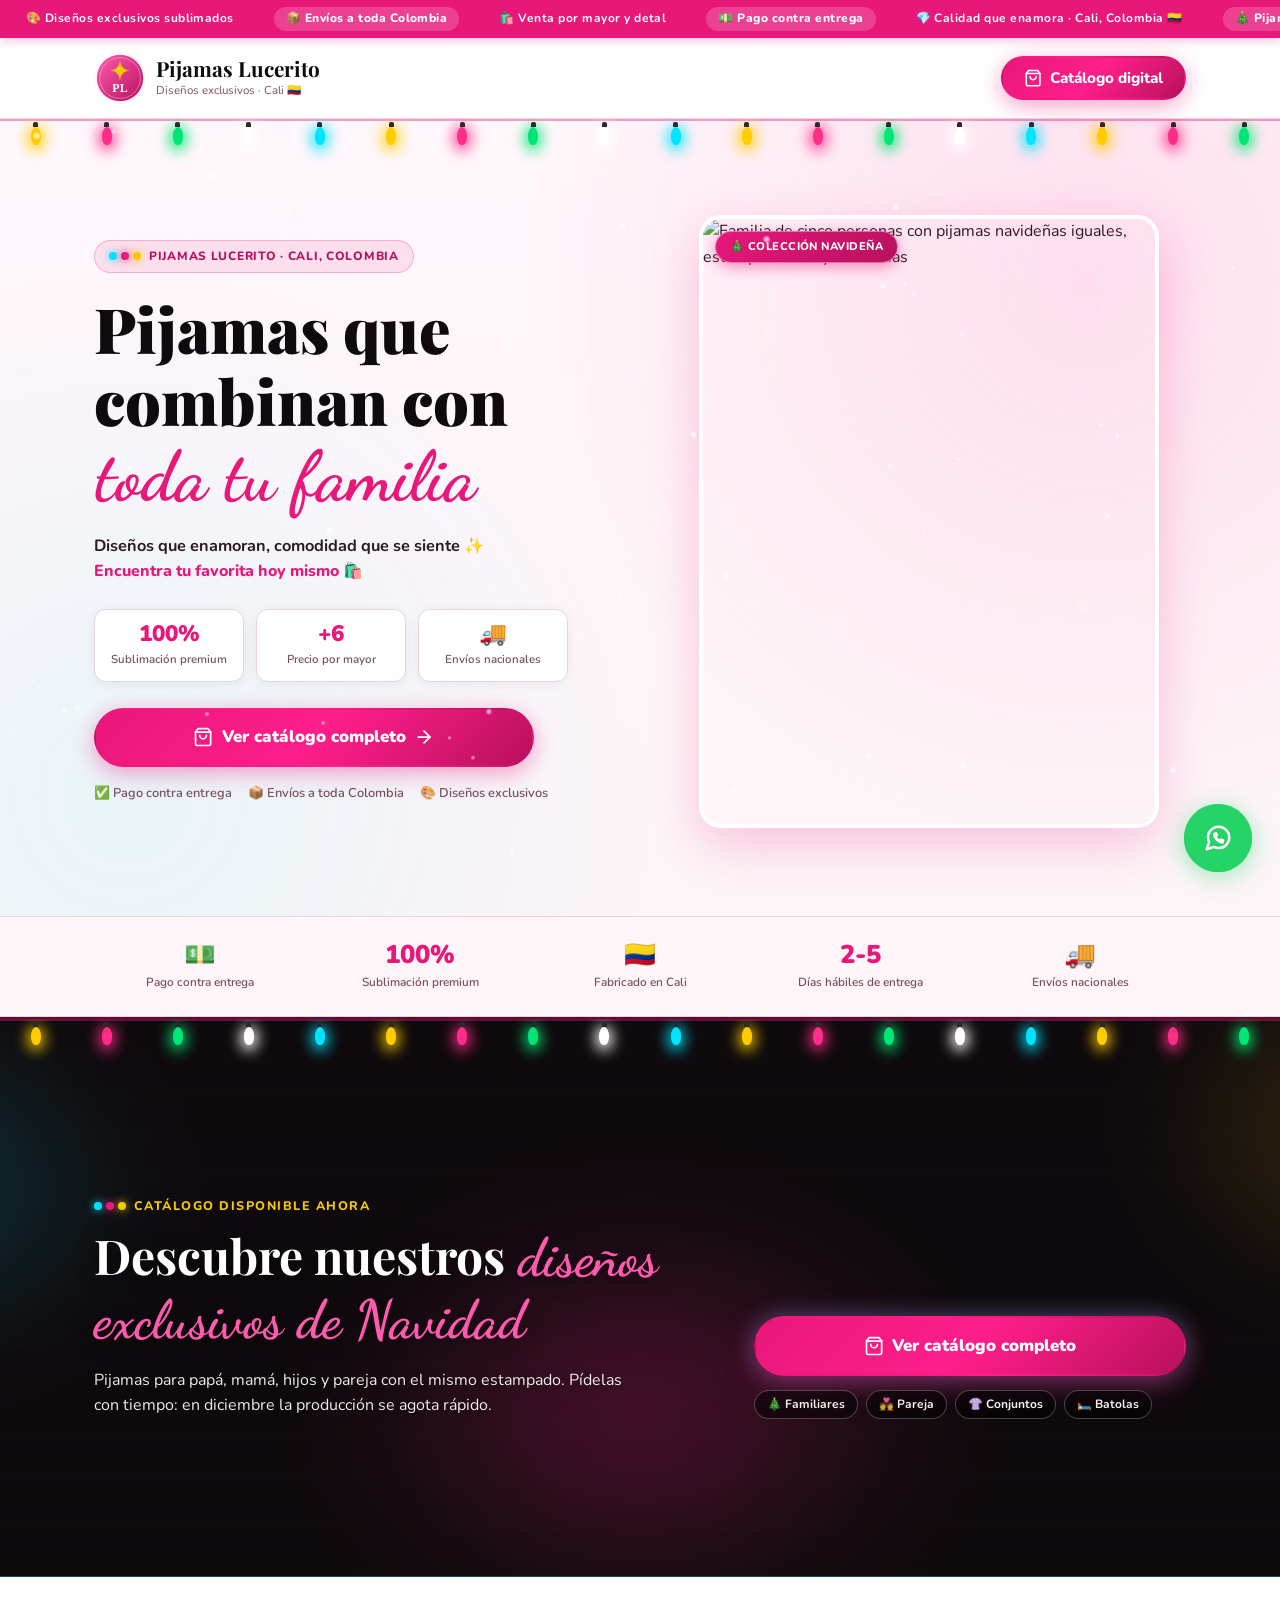
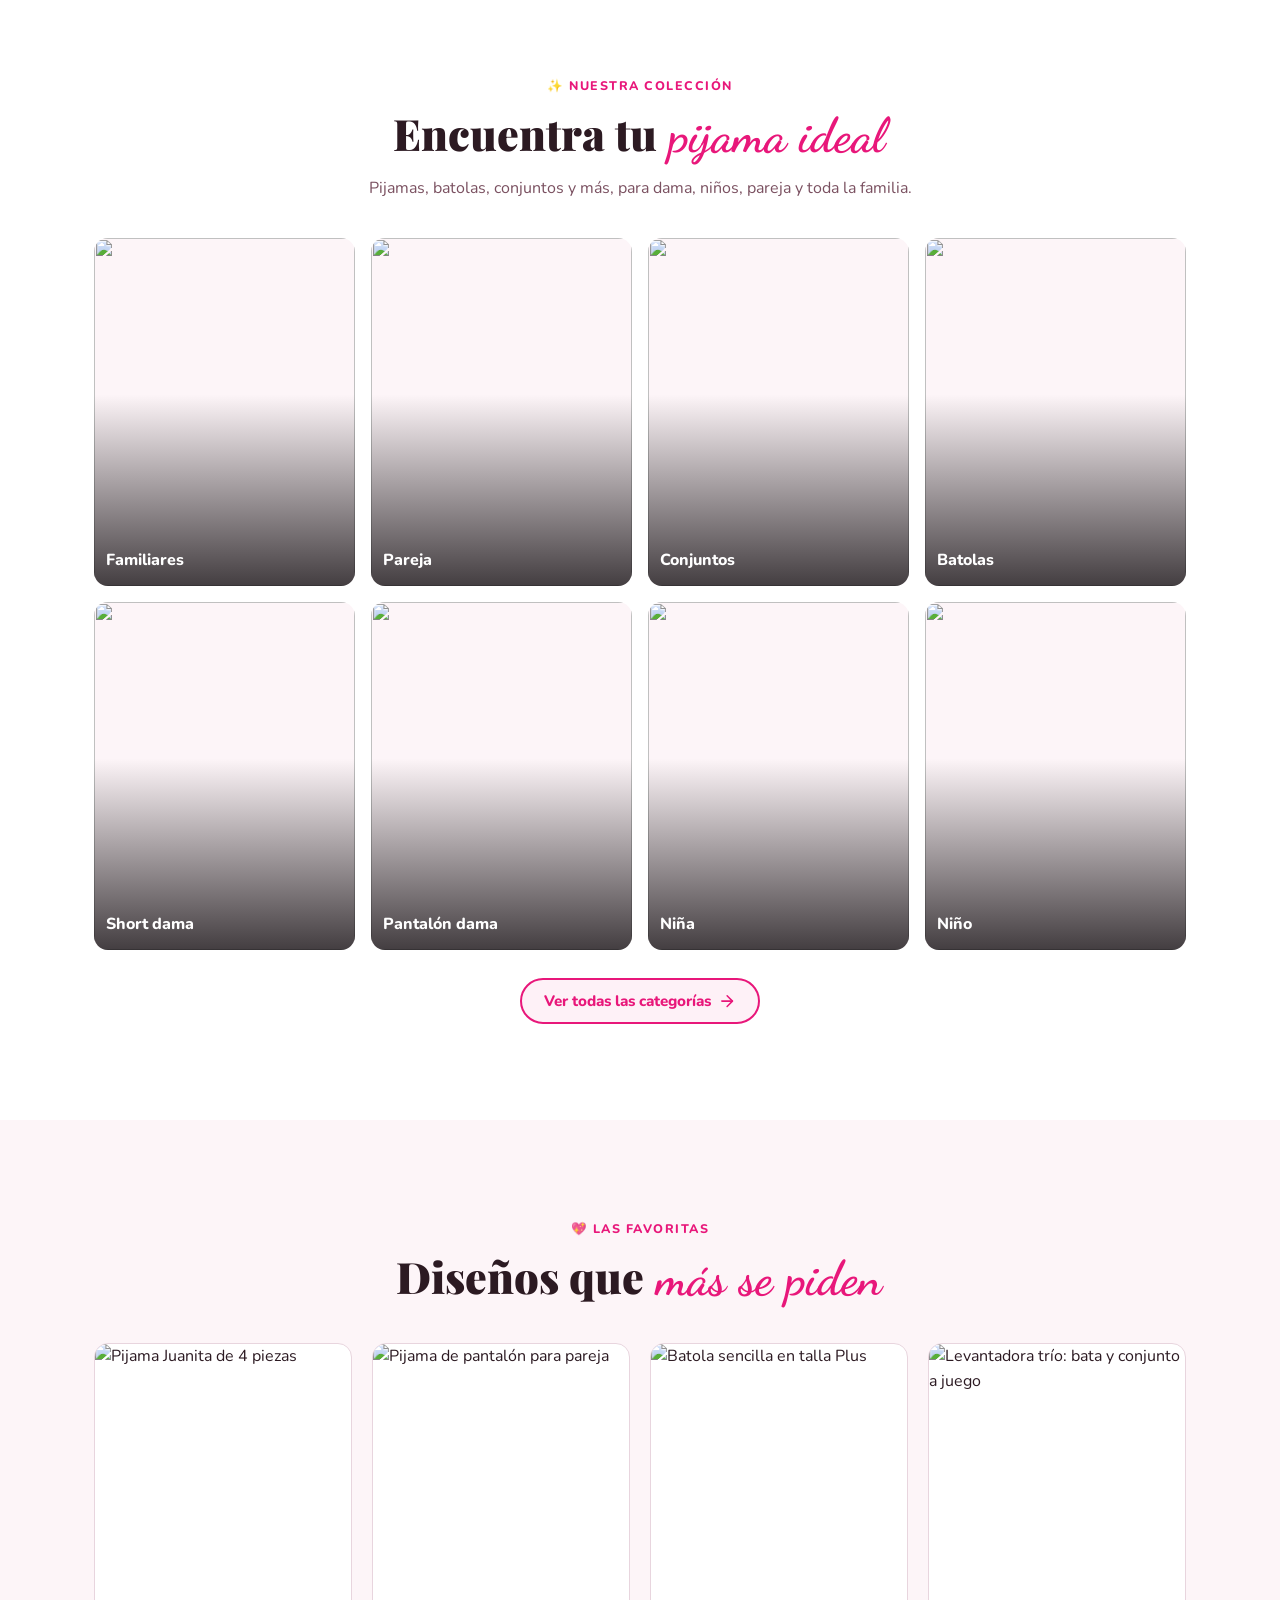
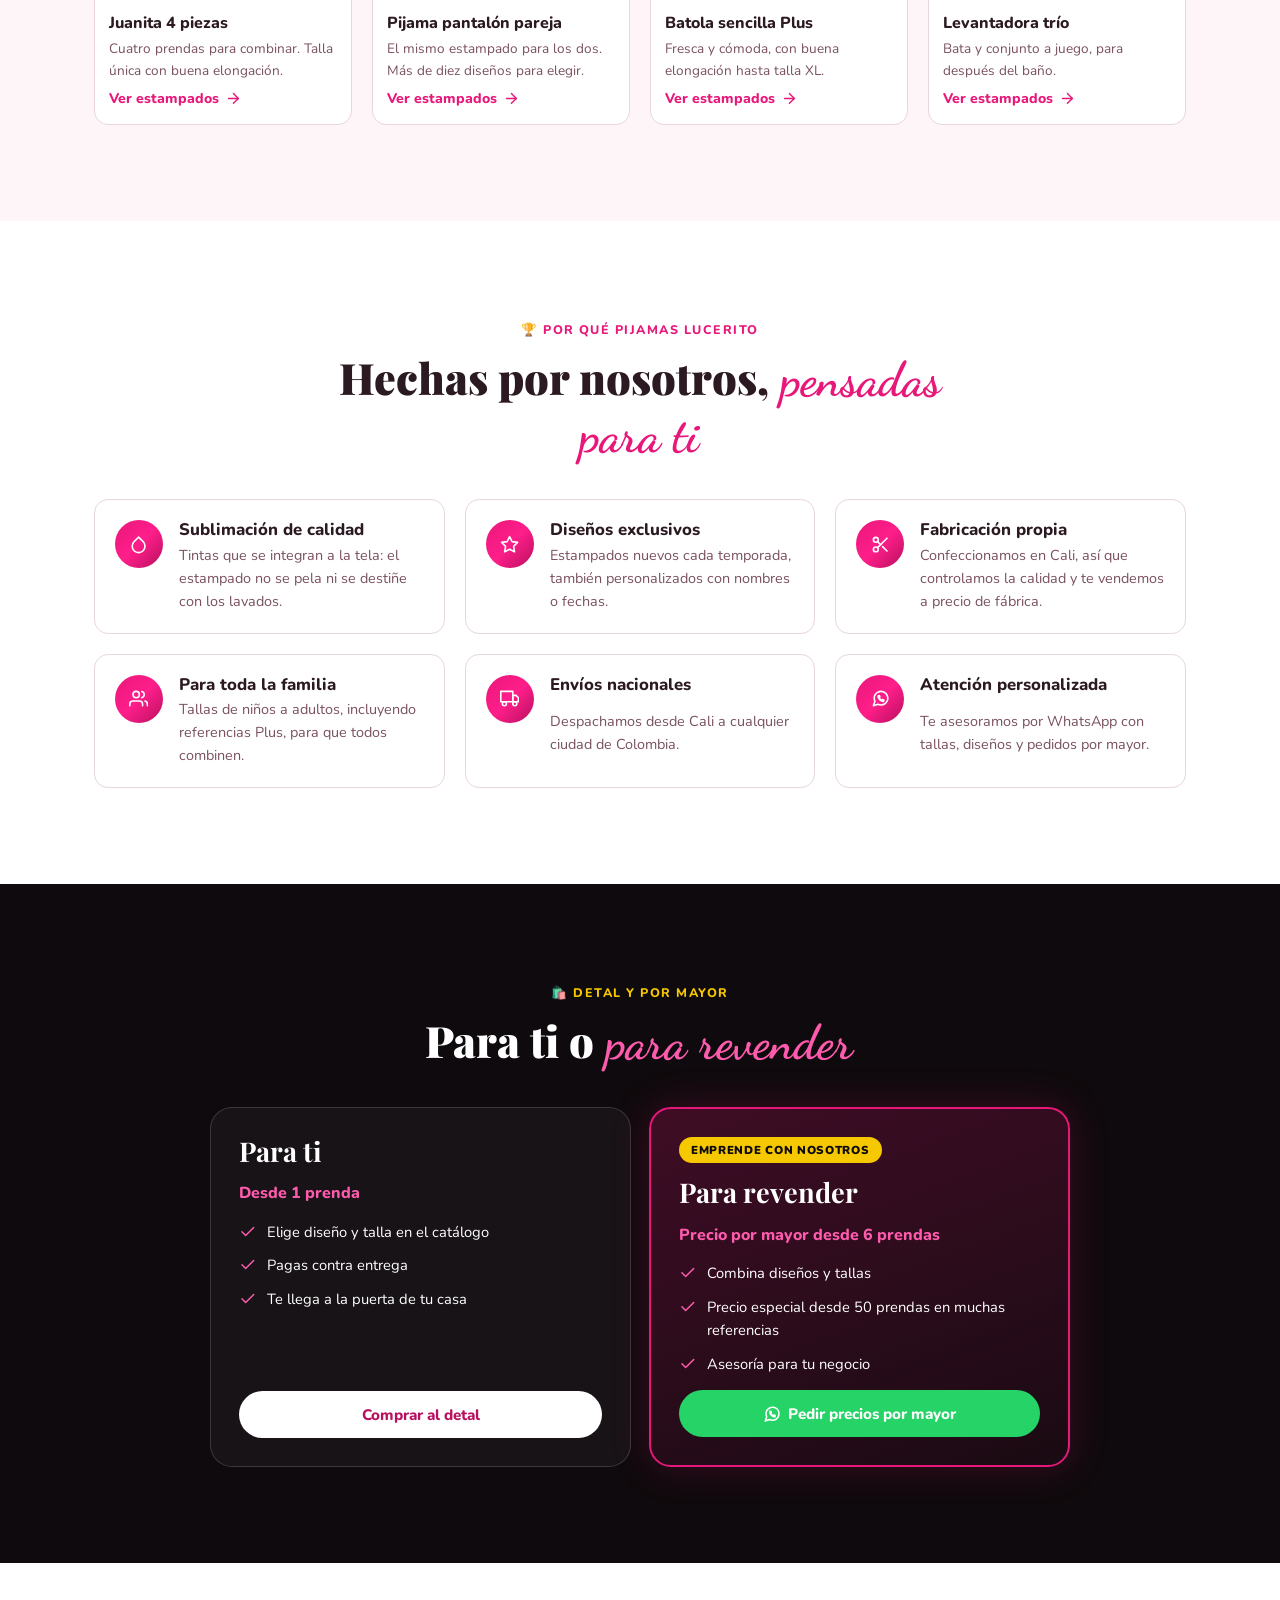
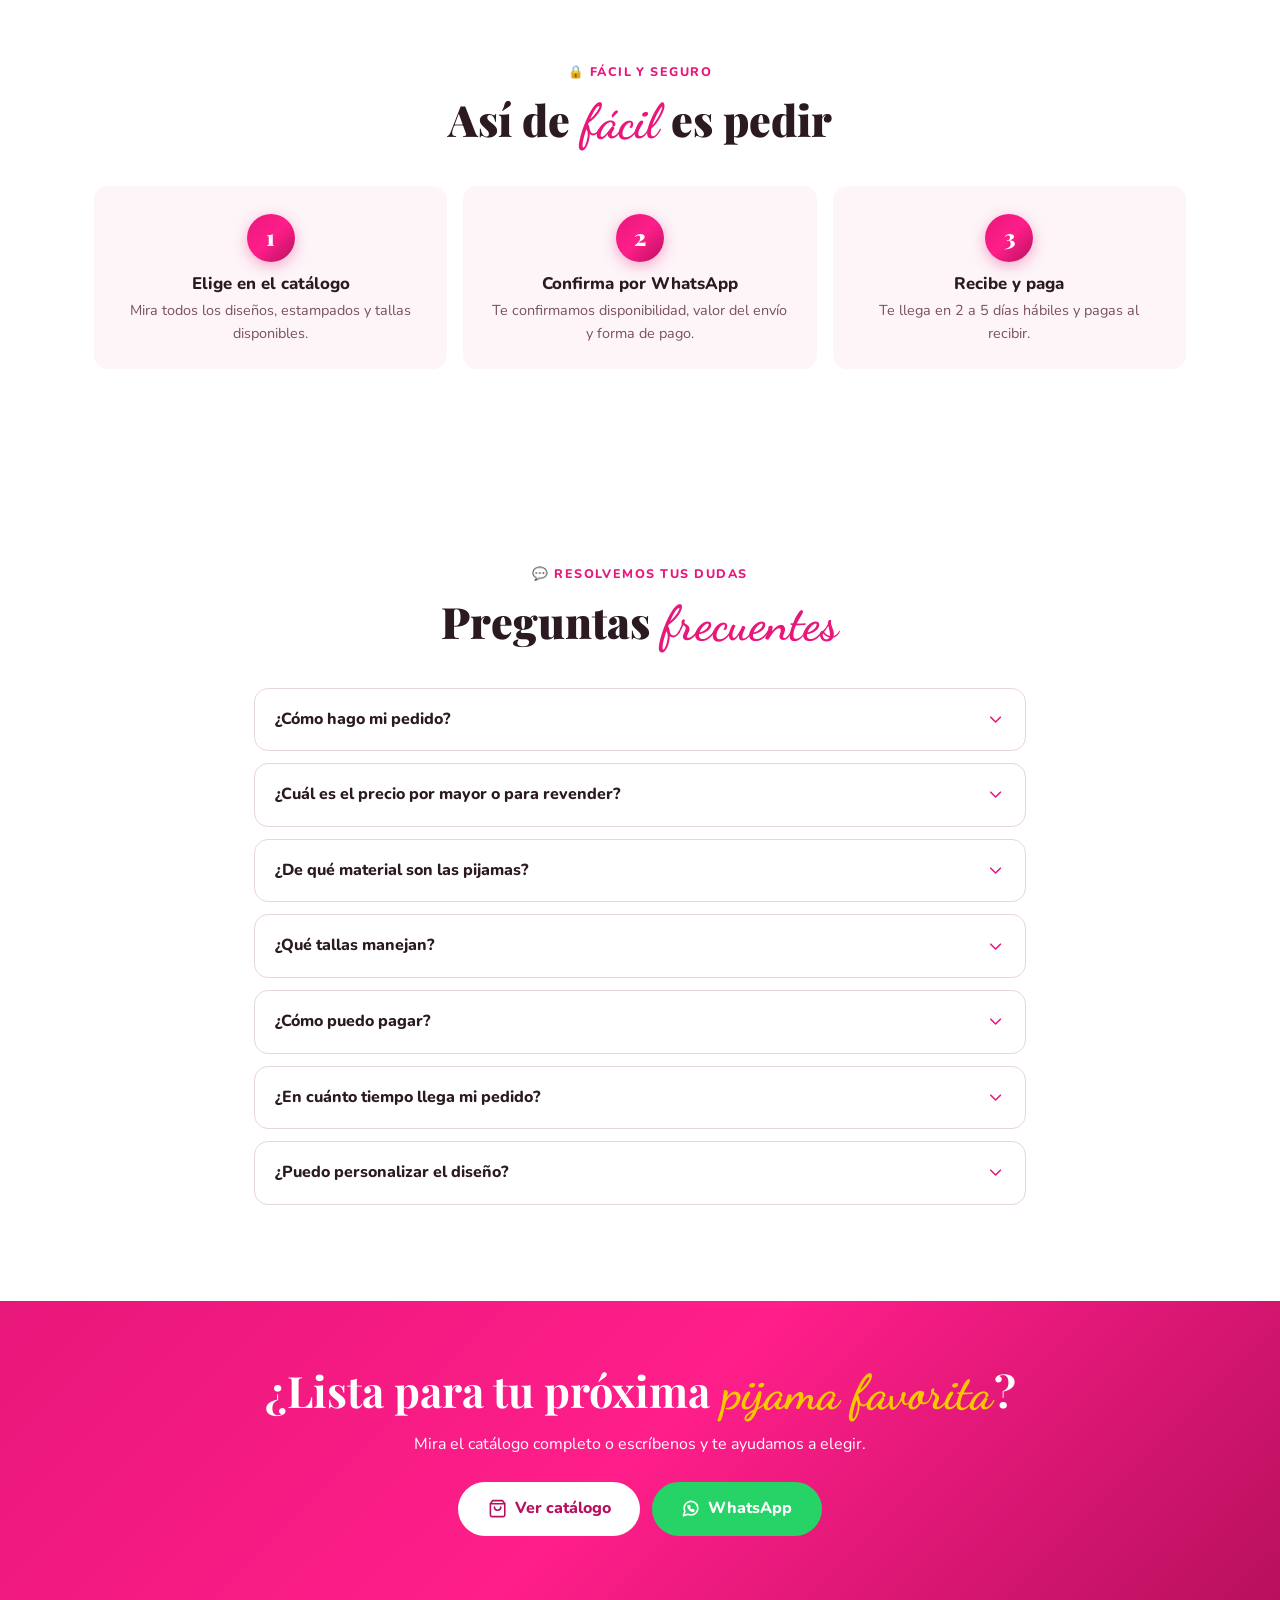
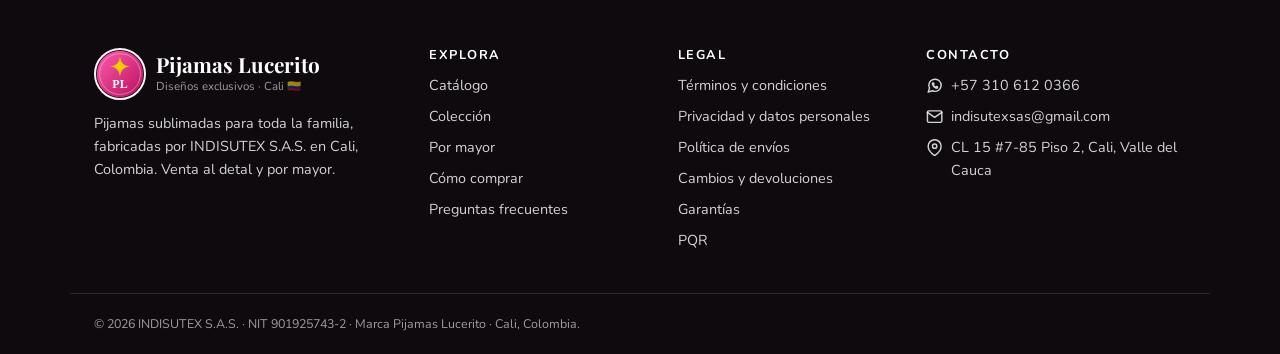
==== commit 9169759e: "Renombrar la marca a Pijamas Lucerito - Textos visibles, metadatos, JSON-LD y mensajes de WhatsApp p" ====
--- a/index.html
+++ b/index.html
@@ -3,7 +3,7 @@
 <head>
     <meta charset="UTF-8">
     <meta name="viewport" content="width=device-width, initial-scale=1">
-    <title>Saramantha | Pijamas sublimadas para toda la familia · Cali</title>
+    <title>Pijamas Lucerito | Pijamas sublimadas para toda la familia · Cali</title>
     <meta name="description" content="Pijamas sublimadas para toda la familia, fabricadas en Cali. Venta al detal y por mayor desde 6 prendas. Envíos a toda Colombia y pago contra entrega.">
     <link rel="canonical" href="https://pijamaslucerito.com/">
     <meta name="theme-color" content="#E8177A">
@@ -12,16 +12,16 @@
     <!-- Open Graph / redes -->
     <meta property="og:type" content="website">
     <meta property="og:locale" content="es_CO">
-    <meta property="og:site_name" content="Saramantha">
+    <meta property="og:site_name" content="Pijamas Lucerito">
     <meta property="og:url" content="https://pijamaslucerito.com/">
-    <meta property="og:title" content="Saramantha | Pijamas sublimadas para toda la familia">
+    <meta property="og:title" content="Pijamas Lucerito | Pijamas sublimadas para toda la familia">
     <meta property="og:description" content="Fabricadas en Cali. Detal y por mayor desde 6 prendas. Envíos a toda Colombia, pagas al recibir.">
     <meta property="og:image" content="https://dowbsbxvxjzjjhyqmyfr.supabase.co/storage/v1/object/public/archivos/jmpycl1hlbi_1789404698831.webp">
-    <meta property="og:image:alt" content="Familia con pijamas navideñas sublimadas Saramantha">
+    <meta property="og:image:alt" content="Familia con pijamas navideñas de Pijamas Lucerito">
     <meta name="twitter:card" content="summary_large_image">
 
-    <link rel="icon" href="https://www.pijamaspormayor.com/Logo_Saramantha_Pijamas.jpeg">
-    <link rel="apple-touch-icon" href="https://www.pijamaspormayor.com/Logo_Saramantha_Pijamas.jpeg">
+    <link rel="icon" href="img/logo.svg" type="image/svg+xml">
+    <link rel="apple-touch-icon" href="img/logo.svg">
 
     <!-- Rendimiento: conexiones tempranas y la imagen principal -->
     <link rel="preconnect" href="https://fonts.googleapis.com">
@@ -37,11 +37,11 @@
     {
       "@context": "https://schema.org",
       "@type": "ClothingStore",
-      "name": "Saramantha",
+      "name": "Pijamas Lucerito",
       "description": "Pijamas sublimadas para toda la familia, fabricadas por INDISUTEX S.A.S. en Cali, Colombia. Venta al detal y por mayor.",
       "url": "https://pijamaslucerito.com/",
       "image": "https://dowbsbxvxjzjjhyqmyfr.supabase.co/storage/v1/object/public/archivos/jmpycl1hlbi_1789404698831.webp",
-      "logo": "https://www.pijamaspormayor.com/Logo_Saramantha_Pijamas.jpeg",
+      "logo": "https://pijamaslucerito.com/img/logo.svg",
       "telephone": "+573106120366",
       "email": "indisutexsas@gmail.com",
       "priceRange": "$$",
@@ -130,11 +130,11 @@
 
     <header class="site-header">
         <div class="container site-header__inner">
-            <a class="brand" href="#inicio" aria-label="Saramantha, ir al inicio">
-                <img class="brand__logo" src="https://www.pijamaspormayor.com/Logo_Saramantha_Pijamas.jpeg" alt="" width="44" height="44">
+            <a class="brand" href="#inicio" aria-label="Pijamas Lucerito, ir al inicio">
+                <img class="brand__logo" src="img/logo.svg" alt="" width="44" height="44">
                 <span class="brand__text">
-                    <strong>Saramantha</strong>
-                    <small>Pijamas exclusivas · Cali 🇨🇴</small>
+                    <strong>Pijamas Lucerito</strong>
+                    <small>Diseños exclusivos · Cali 🇨🇴</small>
                 </span>
             </a>
 
@@ -155,7 +155,7 @@
                 <div class="hero__text">
                     <p class="badge">
                         <span class="cmyk-dots" aria-hidden="true"><span class="c"></span><span class="m"></span><span class="y"></span></span>
-                        Saramantha · Cali, Colombia
+                        Pijamas Lucerito · Cali, Colombia
                     </p>
                     <h1 class="hero__title">Pijamas que combinan con <em>toda tu familia</em></h1>
                     <p class="hero__lead"><strong>Diseños que enamoran, comodidad que se siente ✨</strong></p>
@@ -170,7 +170,7 @@
                     <a class="btn btn--primary btn--xl hero__cta" href="https://pijamasalmayor.com/saramantha" data-catalog data-track="catalog" data-track-label="hero" target="_blank" rel="noopener">
                         <svg class="icon" aria-hidden="true"><use href="#i-bag"/></svg> Ver catálogo completo <svg class="icon" aria-hidden="true"><use href="#i-arrow"/></svg>
                     </a>
-                    <a class="btn btn--outline hero__cta-secondary" href="https://wa.me/573106120366" data-wa="Hola, quiero información sobre las pijamas Saramantha" data-track="whatsapp" data-track-label="hero" target="_blank" rel="noopener">
+                    <a class="btn btn--outline hero__cta-secondary" href="https://wa.me/573106120366" data-wa="Hola, quiero información sobre Pijamas Lucerito" data-track="whatsapp" data-track-label="hero" target="_blank" rel="noopener">
                         <svg class="icon" aria-hidden="true"><use href="#i-whatsapp"/></svg> Pedir asesoría por WhatsApp
                     </a>
 
@@ -342,7 +342,7 @@
         <section class="section" id="nosotros" aria-labelledby="nosotros-title">
             <div class="container">
                 <header class="section__head">
-                    <p class="eyebrow">🏆 Por qué Saramantha</p>
+                    <p class="eyebrow">🏆 Por qué Pijamas Lucerito</p>
                     <h2 class="section__title" id="nosotros-title">Hechas por nosotros, <em>pensadas para ti</em></h2>
                 </header>
 
@@ -410,7 +410,7 @@
                             <li><svg class="icon" aria-hidden="true"><use href="#i-check"/></svg> Precio especial desde 50 prendas en muchas referencias</li>
                             <li><svg class="icon" aria-hidden="true"><use href="#i-check"/></svg> Asesoría para tu negocio</li>
                         </ul>
-                        <a class="btn btn--whatsapp" href="https://wa.me/573106120366" data-wa="Hola, quiero precios por mayor de las pijamas Saramantha para revender" data-track="whatsapp" data-track-label="plan-mayor" target="_blank" rel="noopener">
+                        <a class="btn btn--whatsapp" href="https://wa.me/573106120366" data-wa="Hola, quiero precios por mayor de Pijamas Lucerito para revender" data-track="whatsapp" data-track-label="plan-mayor" target="_blank" rel="noopener">
                             <svg class="icon" aria-hidden="true"><use href="#i-whatsapp"/></svg> Pedir precios por mayor
                         </a>
                     </article>
@@ -459,7 +459,7 @@
                 <ul class="social__list">
                     <li hidden><a class="social__btn social__btn--instagram" data-social="instagram" href="#" target="_blank" rel="noopener"><svg class="icon" aria-hidden="true"><use href="#i-instagram"/></svg> Instagram</a></li>
                     <li hidden><a class="social__btn social__btn--tiktok" data-social="tiktok" href="#" target="_blank" rel="noopener"><svg class="icon" aria-hidden="true"><use href="#i-music"/></svg> TikTok</a></li>
-                    <li><a class="social__btn social__btn--whatsapp" href="https://wa.me/573106120366" data-wa="Hola, quiero información sobre las pijamas Saramantha" data-track="whatsapp" data-track-label="redes" target="_blank" rel="noopener"><svg class="icon" aria-hidden="true"><use href="#i-whatsapp"/></svg> WhatsApp</a></li>
+                    <li><a class="social__btn social__btn--whatsapp" href="https://wa.me/573106120366" data-wa="Hola, quiero información sobre Pijamas Lucerito" data-track="whatsapp" data-track-label="redes" target="_blank" rel="noopener"><svg class="icon" aria-hidden="true"><use href="#i-whatsapp"/></svg> WhatsApp</a></li>
                 </ul>
             </div>
         </section>
@@ -514,7 +514,7 @@
                     <a class="btn btn--light btn--lg" href="https://pijamasalmayor.com/saramantha" data-catalog data-track="catalog" data-track-label="final" target="_blank" rel="noopener">
                         <svg class="icon" aria-hidden="true"><use href="#i-bag"/></svg> Ver catálogo
                     </a>
-                    <a class="btn btn--whatsapp btn--lg" href="https://wa.me/573106120366" data-wa="Hola, quiero información sobre las pijamas Saramantha" data-track="whatsapp" data-track-label="final" target="_blank" rel="noopener">
+                    <a class="btn btn--whatsapp btn--lg" href="https://wa.me/573106120366" data-wa="Hola, quiero información sobre Pijamas Lucerito" data-track="whatsapp" data-track-label="final" target="_blank" rel="noopener">
                         <svg class="icon" aria-hidden="true"><use href="#i-whatsapp"/></svg> WhatsApp
                     </a>
                 </div>
@@ -526,8 +526,8 @@
         <div class="container site-footer__grid">
             <div class="site-footer__brand">
                 <p class="brand">
-                    <img class="brand__logo" src="https://www.pijamaspormayor.com/Logo_Saramantha_Pijamas.jpeg" alt="" width="44" height="44" loading="lazy">
-                    <span class="brand__text"><strong>Saramantha</strong><small>Pijamas exclusivas · Cali 🇨🇴</small></span>
+                    <img class="brand__logo" src="img/logo.svg" alt="" width="44" height="44" loading="lazy">
+                    <span class="brand__text"><strong>Pijamas Lucerito</strong><small>Diseños exclusivos · Cali 🇨🇴</small></span>
                 </p>
                 <p>Pijamas sublimadas para toda la familia, fabricadas por INDISUTEX S.A.S. en Cali, Colombia. Venta al detal y por mayor.</p>
             </div>
@@ -559,14 +559,14 @@
             <div>
                 <h2 class="site-footer__title">Contacto</h2>
                 <ul class="site-footer__contact">
-                    <li><a href="https://wa.me/573106120366" data-wa="Hola, quiero información sobre las pijamas Saramantha" data-track="whatsapp" data-track-label="footer" target="_blank" rel="noopener"><svg class="icon" aria-hidden="true"><use href="#i-whatsapp"/></svg> +57 310 612 0366</a></li>
+                    <li><a href="https://wa.me/573106120366" data-wa="Hola, quiero información sobre Pijamas Lucerito" data-track="whatsapp" data-track-label="footer" target="_blank" rel="noopener"><svg class="icon" aria-hidden="true"><use href="#i-whatsapp"/></svg> +57 310 612 0366</a></li>
                     <li><a href="mailto:indisutexsas@gmail.com"><svg class="icon" aria-hidden="true"><use href="#i-mail"/></svg> indisutexsas@gmail.com</a></li>
                     <li><svg class="icon" aria-hidden="true"><use href="#i-pin"/></svg> CL 15 #7-85 Piso 2, Cali, Valle del Cauca</li>
                 </ul>
             </div>
         </div>
         <p class="container site-footer__bottom">
-            &copy; <span data-year>2026</span> INDISUTEX S.A.S. · NIT 901925743-2 · Marca Saramantha · Cali, Colombia.
+            &copy; <span data-year>2026</span> INDISUTEX S.A.S. · NIT 901925743-2 · Marca Pijamas Lucerito · Cali, Colombia.
         </p>
     </footer>
 
@@ -575,12 +575,12 @@
         <a class="btn btn--primary" href="https://pijamasalmayor.com/saramantha" data-catalog data-track="catalog" data-track-label="barra-movil" target="_blank" rel="noopener">
             <svg class="icon" aria-hidden="true"><use href="#i-bag"/></svg> Ver catálogo
         </a>
-        <a class="btn btn--whatsapp" href="https://wa.me/573106120366" data-wa="Hola, quiero información sobre las pijamas Saramantha" data-track="whatsapp" data-track-label="barra-movil" target="_blank" rel="noopener">
+        <a class="btn btn--whatsapp" href="https://wa.me/573106120366" data-wa="Hola, quiero información sobre Pijamas Lucerito" data-track="whatsapp" data-track-label="barra-movil" target="_blank" rel="noopener">
             <svg class="icon" aria-hidden="true"><use href="#i-whatsapp"/></svg> WhatsApp
         </a>
     </div>
 
-    <a class="wa-float" href="https://wa.me/573106120366" data-wa="Hola, quiero información sobre las pijamas Saramantha" data-track="whatsapp" data-track-label="flotante" target="_blank" rel="noopener" aria-label="Escríbenos por WhatsApp">
+    <a class="wa-float" href="https://wa.me/573106120366" data-wa="Hola, quiero información sobre Pijamas Lucerito" data-track="whatsapp" data-track-label="flotante" target="_blank" rel="noopener" aria-label="Escríbenos por WhatsApp">
         <svg class="icon" aria-hidden="true"><use href="#i-whatsapp"/></svg>
     </a>
 
--- a/css/styles.css
+++ b/css/styles.css
@@ -1,5 +1,5 @@
 /* ==========================================================================
-   Saramantha · landing
+   Pijamas Lucerito · landing
    Mobile-first. Los colores y medidas viven en :root; cambia la marca aquí.
    Los efectos de temporada (luces, nieve, insignia) dependen de la clase
    .navidad en <html>: quítala y la página queda sin decoración navideña.
@@ -280,9 +280,10 @@
 .brand__text strong {
     display: block;
     font-family: var(--font-titulo);
-    font-size: 1.15rem;
+    font-size: 1.02rem;
     color: var(--negro);
     line-height: 1.2;
+    white-space: nowrap;
 }
 .brand__text small {
     display: none;
@@ -970,6 +971,7 @@
     .plans { grid-template-columns: 1fr 1fr; }
     .site-footer__grid { grid-template-columns: 1fr 1fr; }
     .site-header__cta { padding: .7em 1.4em; font-size: .95rem; }
+    .brand__text strong { font-size: 1.15rem; }
 }
 
 /* ==========================================================================
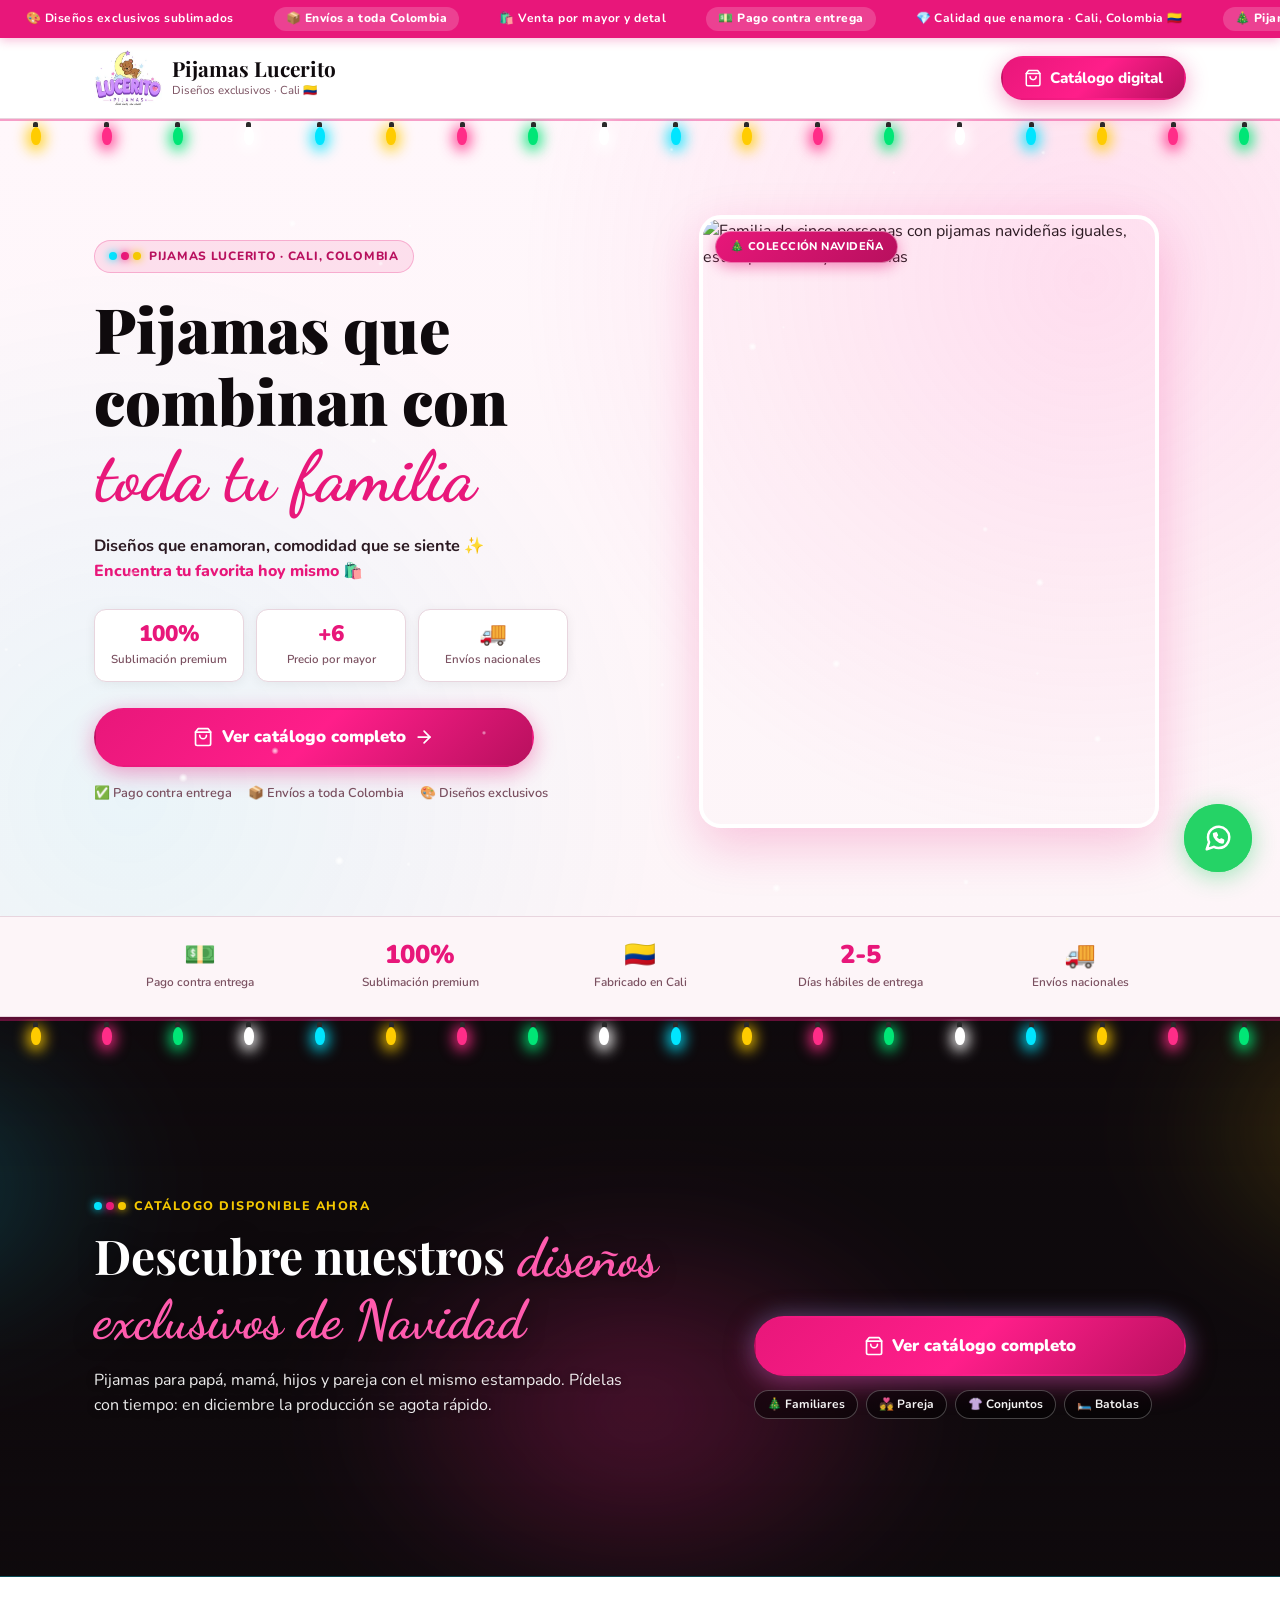
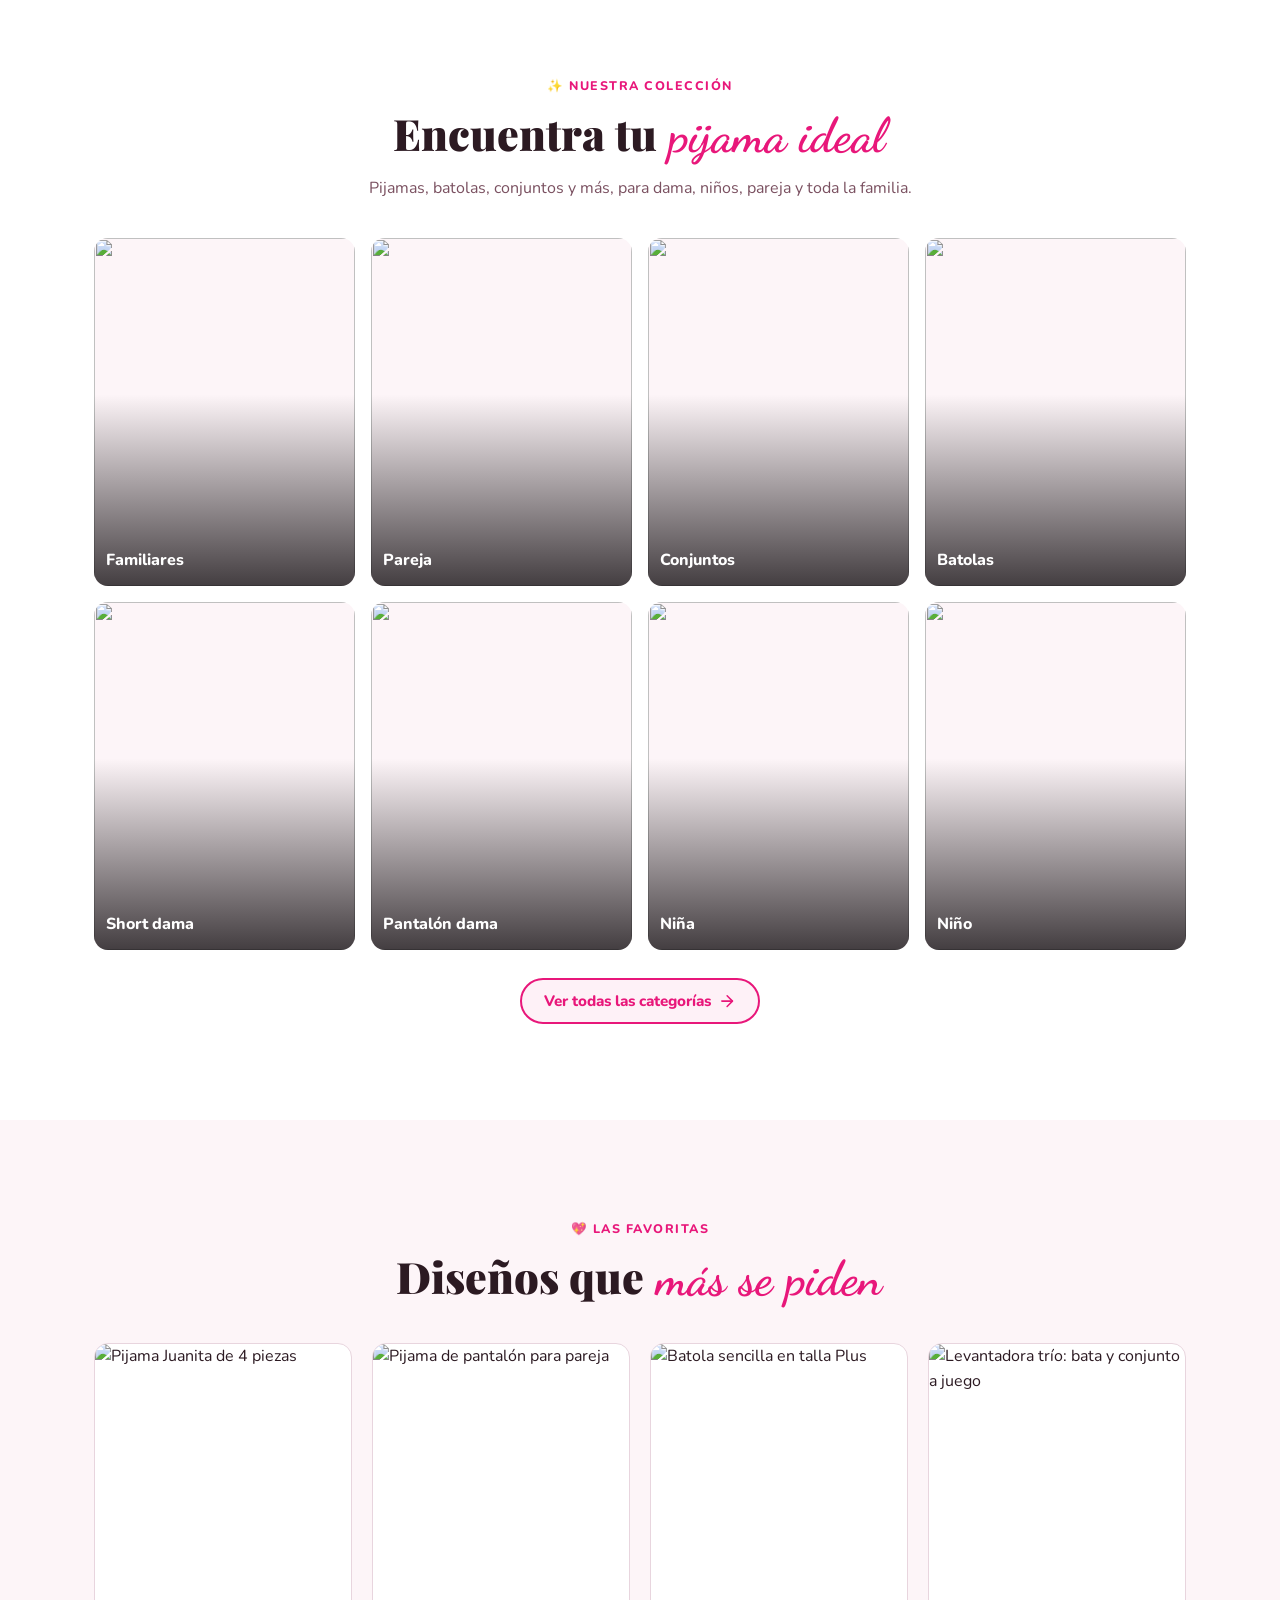
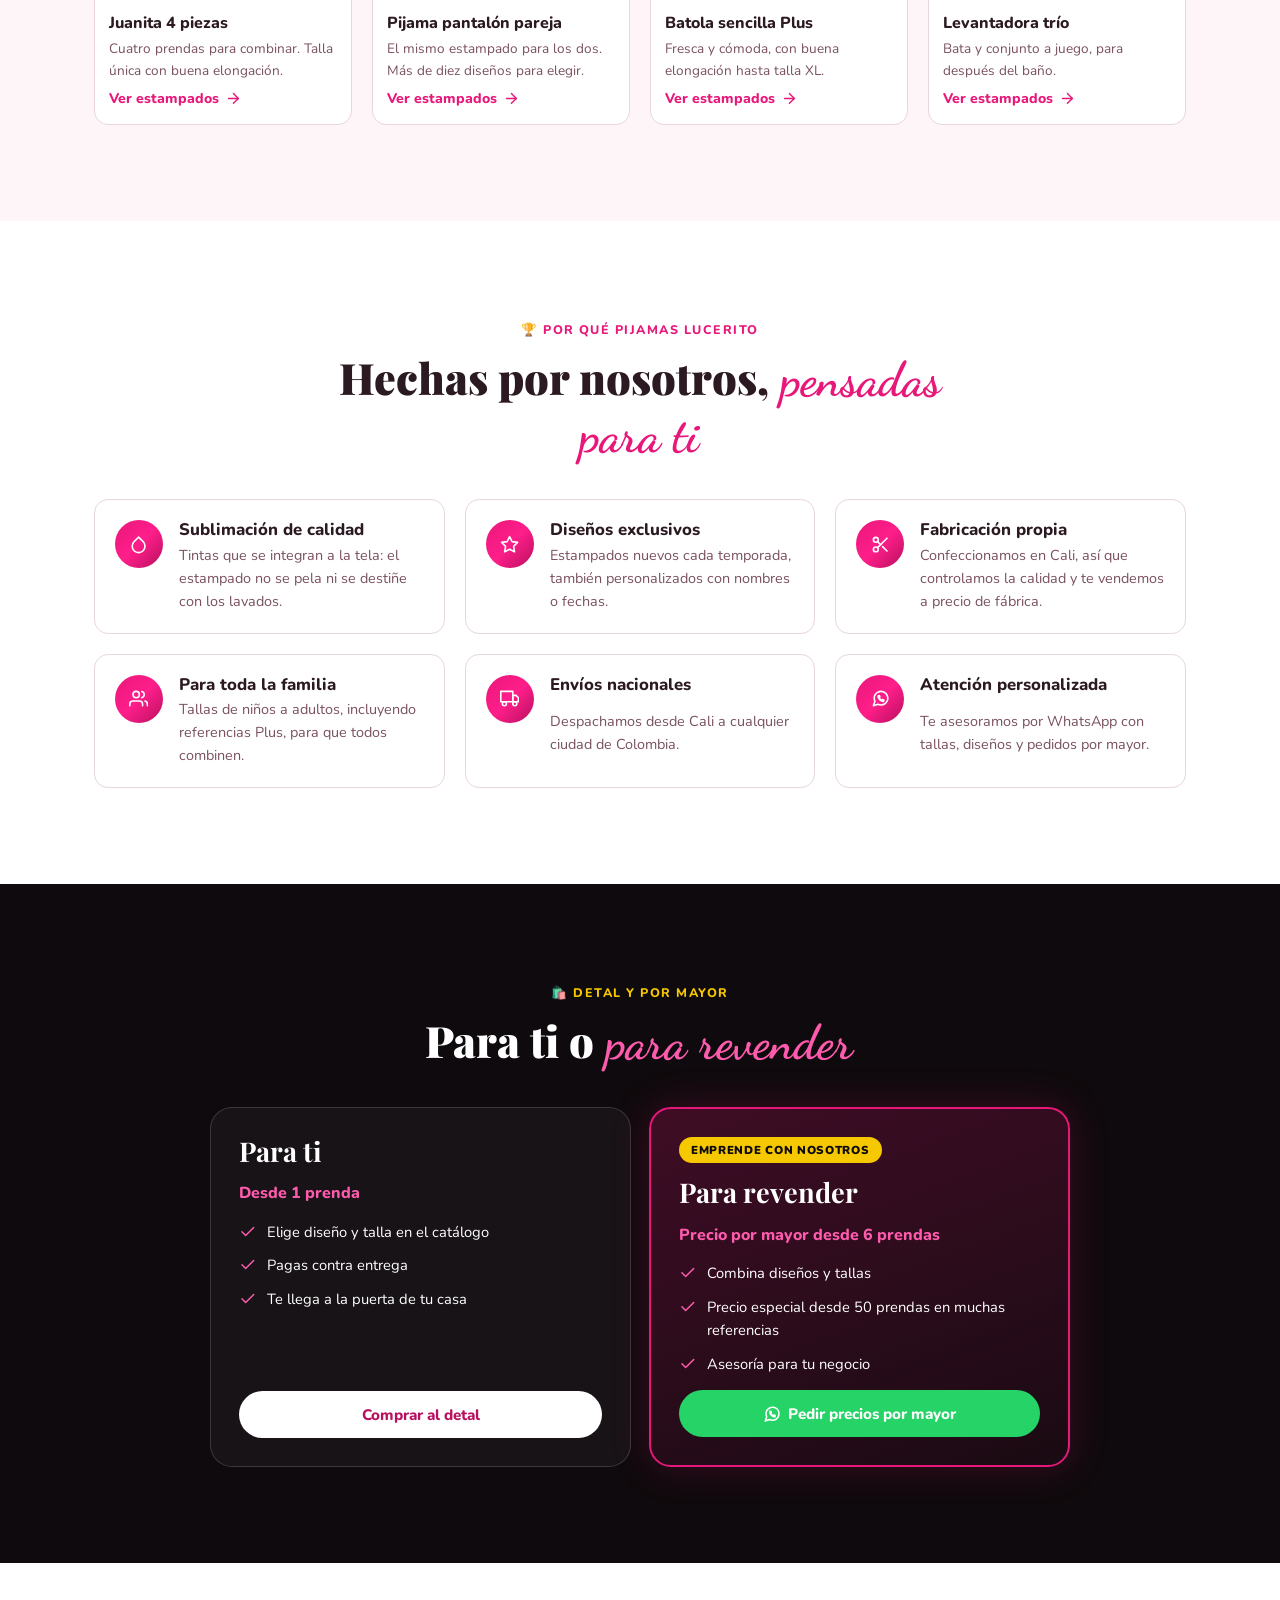
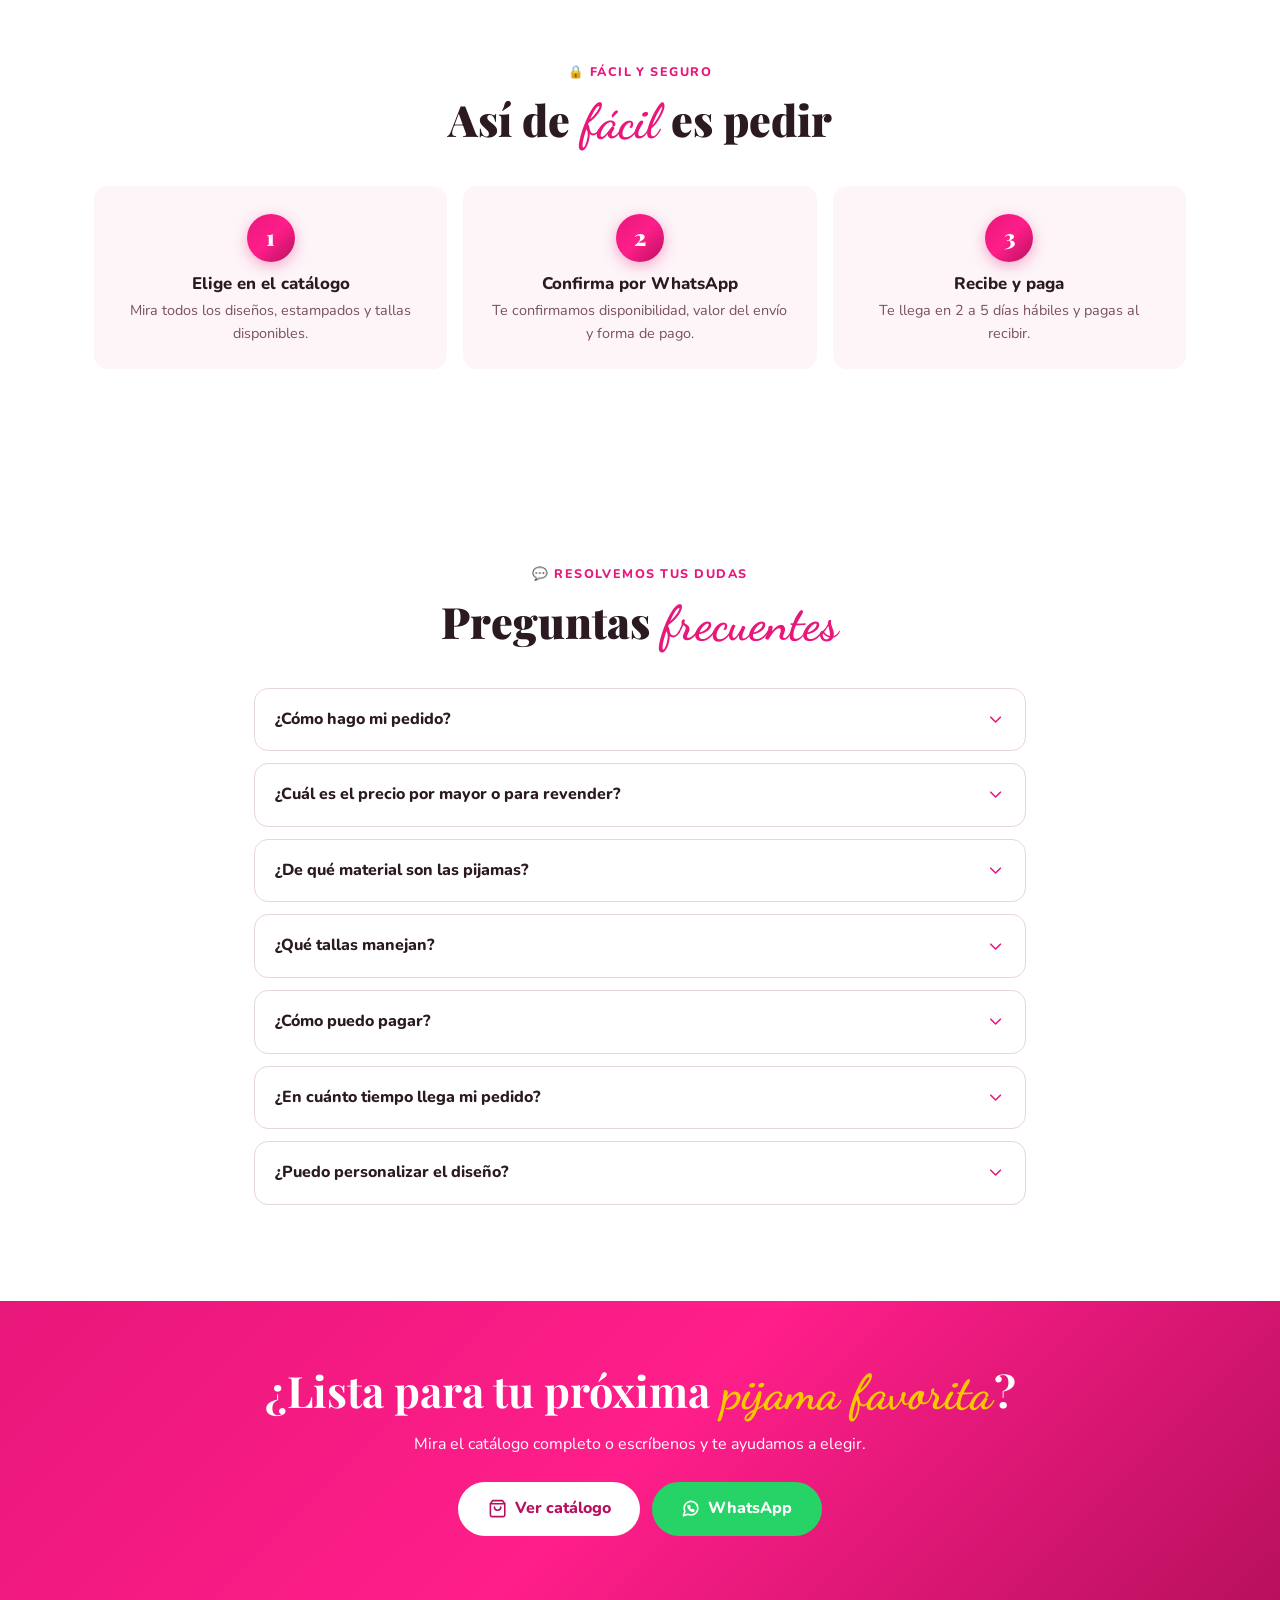
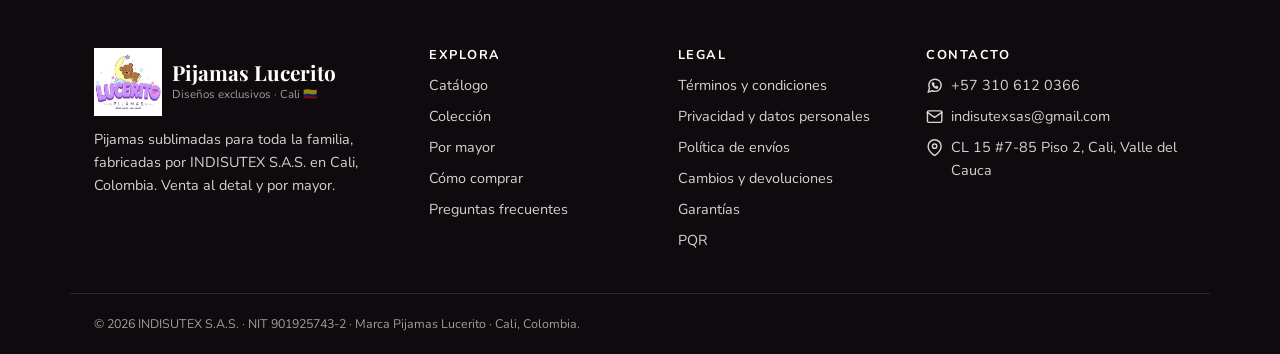
==== commit 6b944974: "Usar el logo oficial de Pijamas Lucerito - Logo recortado y optimizado en img/ (logo.webp 256px, fav" ====
--- a/index.html
+++ b/index.html
@@ -20,8 +20,8 @@
     <meta property="og:image:alt" content="Familia con pijamas navideñas de Pijamas Lucerito">
     <meta name="twitter:card" content="summary_large_image">
 
-    <link rel="icon" href="img/logo.svg" type="image/svg+xml">
-    <link rel="apple-touch-icon" href="img/logo.svg">
+    <link rel="icon" href="img/favicon.png" type="image/png">
+    <link rel="apple-touch-icon" href="img/apple-touch-icon.png">
 
     <!-- Rendimiento: conexiones tempranas y la imagen principal -->
     <link rel="preconnect" href="https://fonts.googleapis.com">
@@ -41,7 +41,7 @@
       "description": "Pijamas sublimadas para toda la familia, fabricadas por INDISUTEX S.A.S. en Cali, Colombia. Venta al detal y por mayor.",
       "url": "https://pijamaslucerito.com/",
       "image": "https://dowbsbxvxjzjjhyqmyfr.supabase.co/storage/v1/object/public/archivos/jmpycl1hlbi_1789404698831.webp",
-      "logo": "https://pijamaslucerito.com/img/logo.svg",
+      "logo": "https://dowbsbxvxjzjjhyqmyfr.supabase.co/storage/v1/object/public/archivos/logo_1788197445120.webp",
       "telephone": "+573106120366",
       "email": "indisutexsas@gmail.com",
       "priceRange": "$$",
@@ -131,7 +131,7 @@
     <header class="site-header">
         <div class="container site-header__inner">
             <a class="brand" href="#inicio" aria-label="Pijamas Lucerito, ir al inicio">
-                <img class="brand__logo" src="img/logo.svg" alt="" width="44" height="44">
+                <img class="brand__logo" src="img/logo.webp" alt="Logo de Pijamas Lucerito" width="56" height="56">
                 <span class="brand__text">
                     <strong>Pijamas Lucerito</strong>
                     <small>Diseños exclusivos · Cali 🇨🇴</small>
@@ -526,7 +526,7 @@
         <div class="container site-footer__grid">
             <div class="site-footer__brand">
                 <p class="brand">
-                    <img class="brand__logo" src="img/logo.svg" alt="" width="44" height="44" loading="lazy">
+                    <img class="brand__logo" src="img/logo.webp" alt="Logo de Pijamas Lucerito" width="56" height="56" loading="lazy">
                     <span class="brand__text"><strong>Pijamas Lucerito</strong><small>Diseños exclusivos · Cali 🇨🇴</small></span>
                 </p>
                 <p>Pijamas sublimadas para toda la familia, fabricadas por INDISUTEX S.A.S. en Cali, Colombia. Venta al detal y por mayor.</p>
--- a/css/styles.css
+++ b/css/styles.css
@@ -270,11 +270,9 @@
     min-width: 0;
 }
 .brand__logo {
-    width: 44px;
-    height: 44px;
-    border-radius: 50%;
-    object-fit: cover;
-    border: 2px solid var(--rosa-suave);
+    width: 56px;
+    height: 56px;
+    object-fit: contain;
     flex-shrink: 0;
 }
 .brand__text strong {
@@ -982,7 +980,7 @@
 
     body { padding-bottom: 0; }
 
-    .brand__logo { width: 52px; height: 52px; }
+    .brand__logo { width: 68px; height: 68px; }
     .brand__text strong { font-size: 1.3rem; }
 
     .hero { padding-block: 96px 88px; }
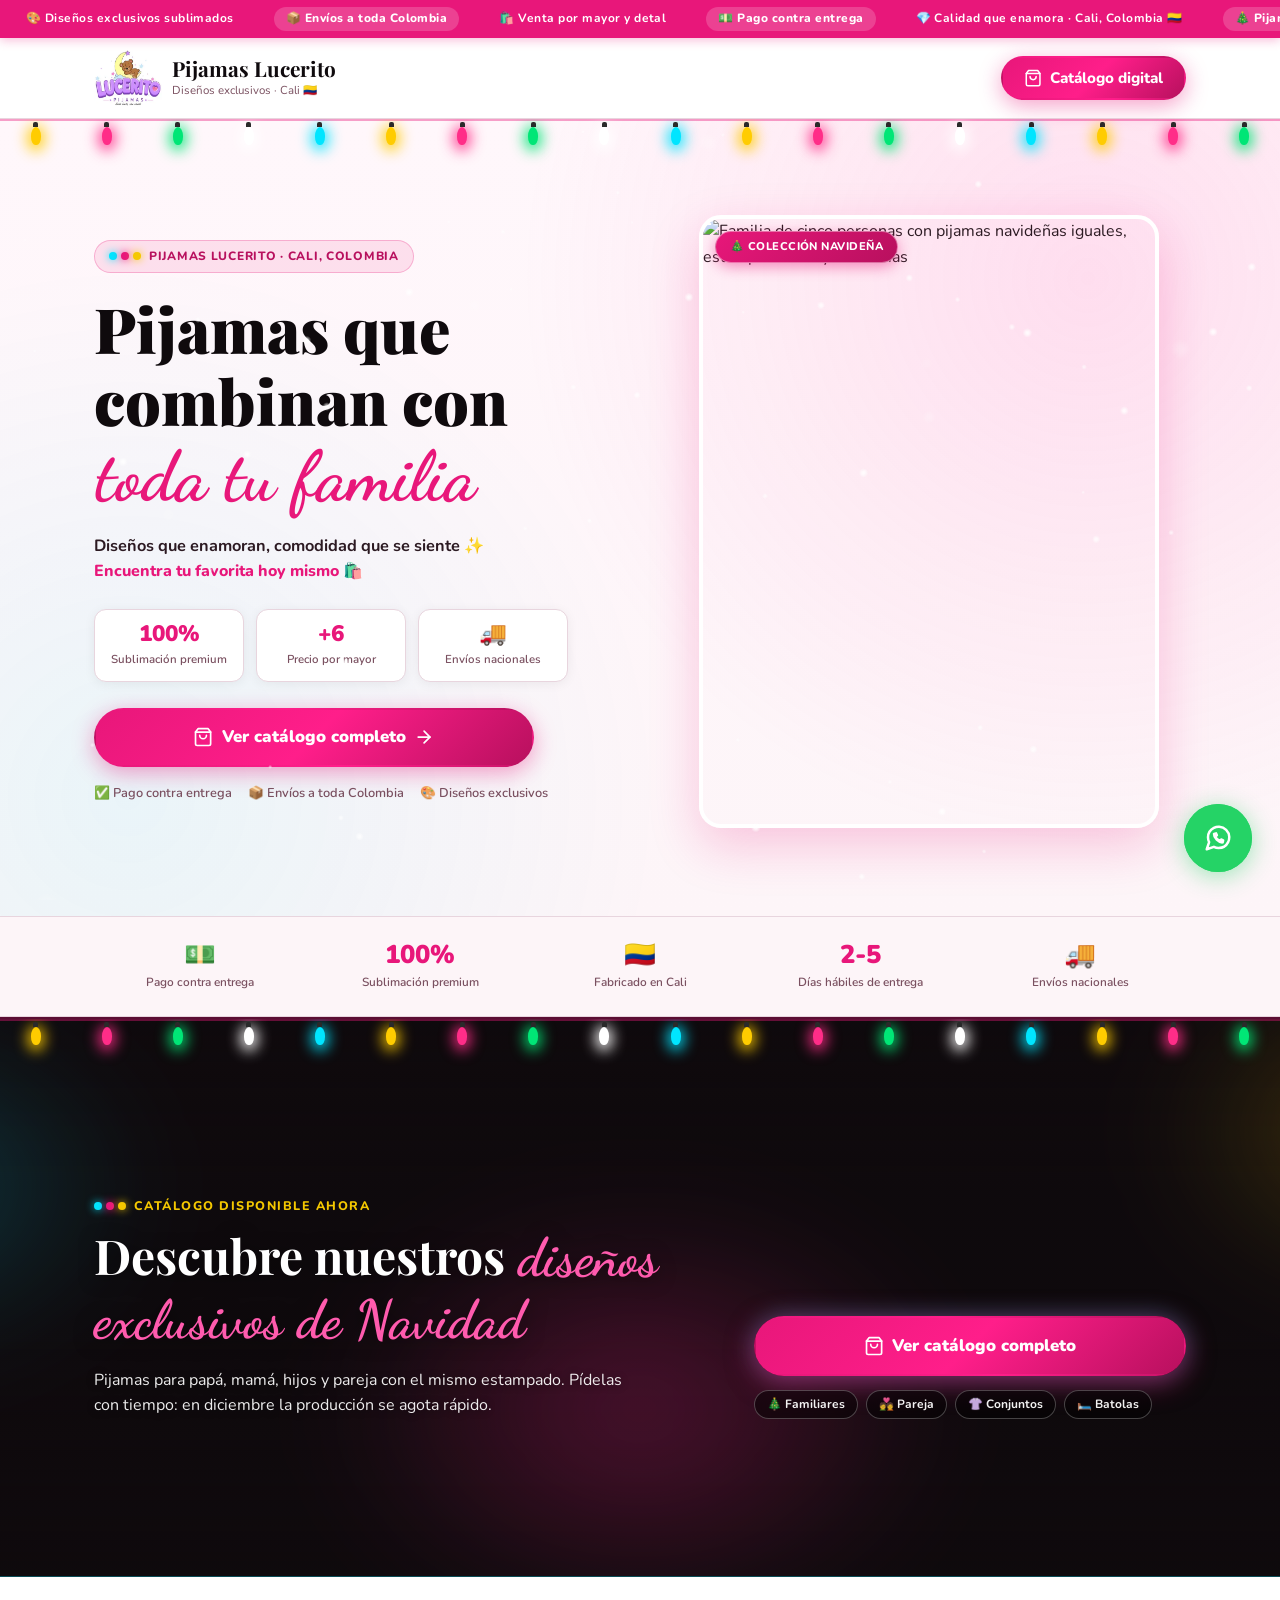
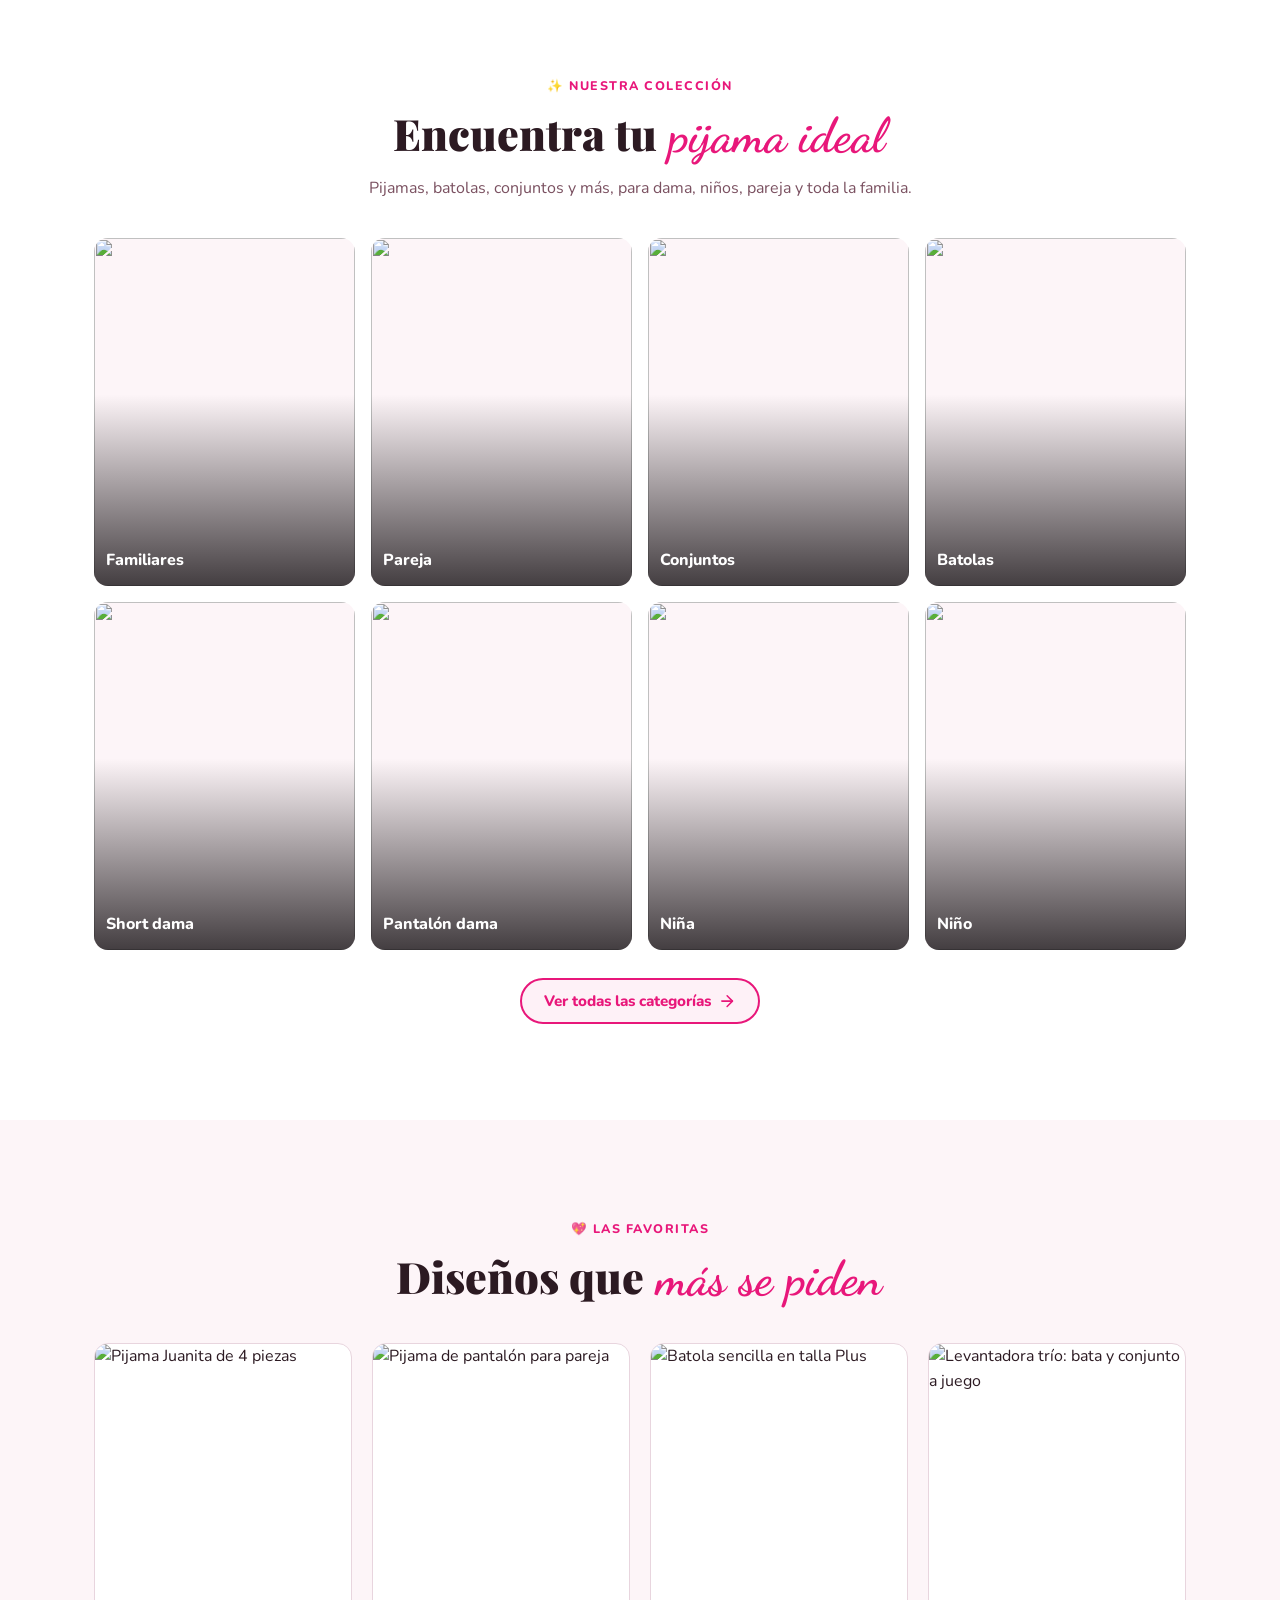
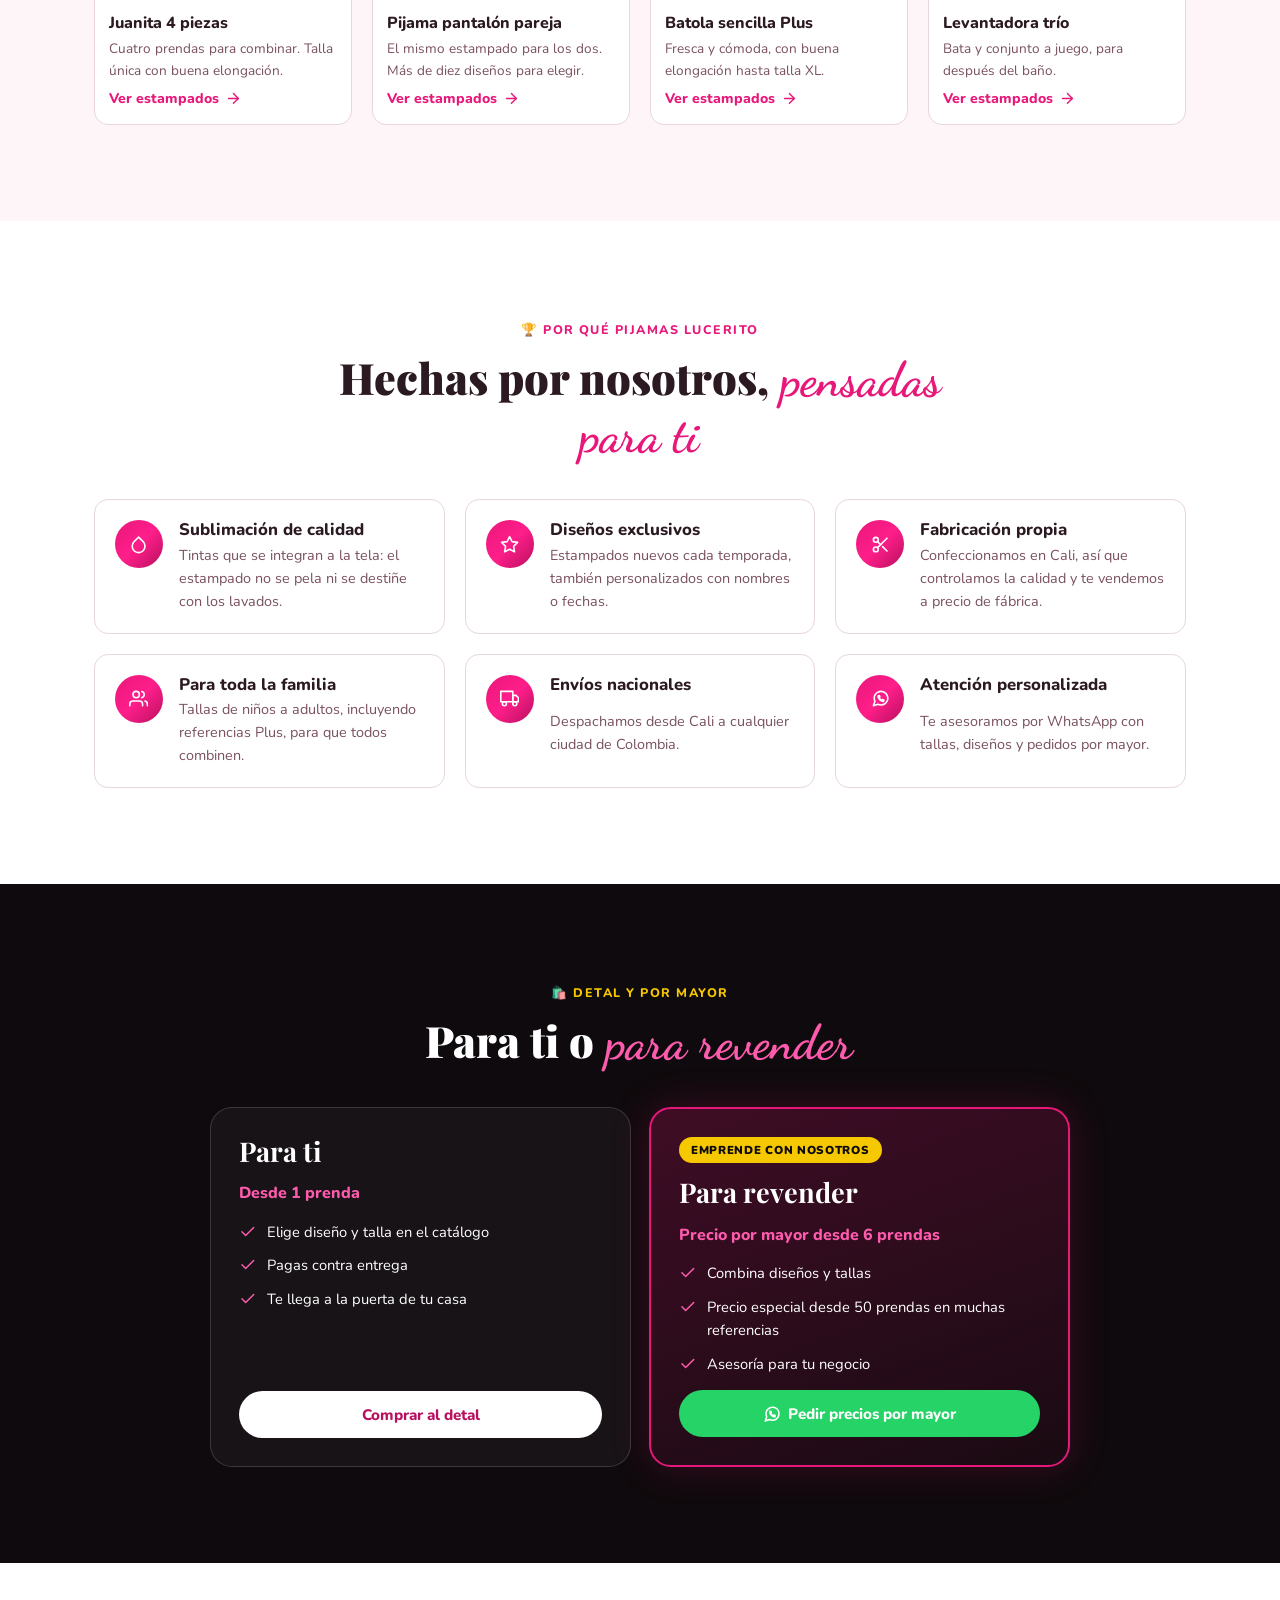
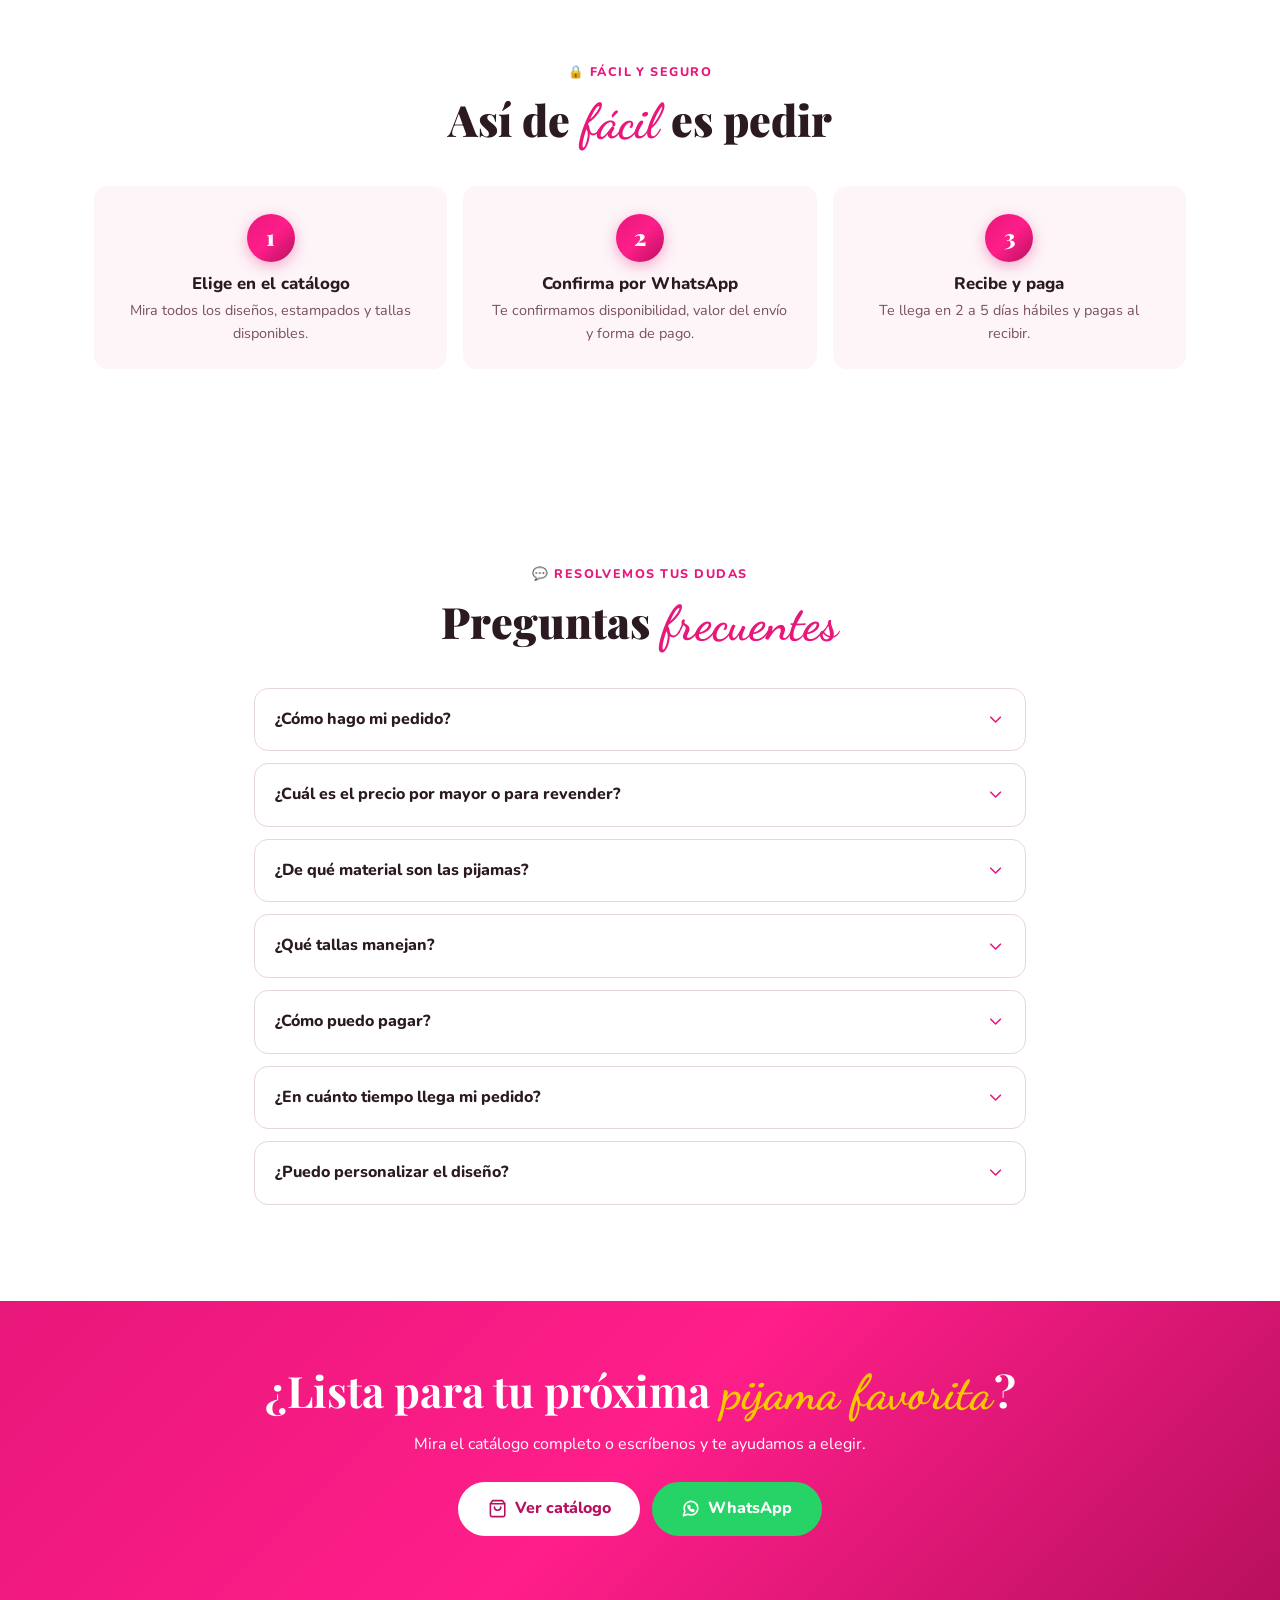
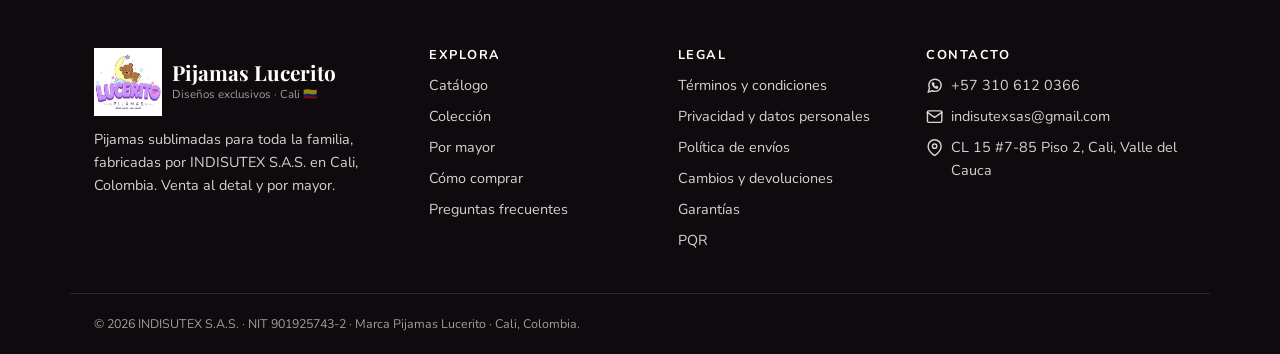
==== commit b910bff4: "Agregar pantalla de carga con el logo - Splash a pantalla completa con el logo (versión 512px), halo" ====
--- a/index.html
+++ b/index.html
@@ -27,6 +27,7 @@
     <link rel="preconnect" href="https://fonts.googleapis.com">
     <link rel="preconnect" href="https://fonts.gstatic.com" crossorigin>
     <link rel="preconnect" href="https://dowbsbxvxjzjjhyqmyfr.supabase.co" crossorigin>
+    <link rel="preload" as="image" href="img/logo-512.webp">
     <link rel="preload" as="image" href="https://dowbsbxvxjzjjhyqmyfr.supabase.co/storage/v1/object/public/archivos/jmpycl1hlbi_1789404698831.webp" fetchpriority="high">
     <link rel="stylesheet" href="https://fonts.googleapis.com/css2?family=Playfair+Display:ital,wght@0,700;0,900;1,700&family=Dancing+Script:wght@700&family=Nunito:wght@400;600;700;800;900&display=swap">
     <link rel="stylesheet" href="css/styles.css">
@@ -78,6 +79,9 @@
     }
     </script>
 
+    <!-- La pantalla de carga solo se muestra una vez por sesión: si ya se vio,
+         se oculta antes de pintar para que no parpadee -->
+    <script>try { if (sessionStorage.getItem('sm_splash')) document.documentElement.classList.add('splash-seen'); } catch (e) {}</script>
     <script src="js/config.js" defer></script>
     <script src="js/main.js" defer></script>
 </head>
@@ -102,6 +106,15 @@
         <symbol id="i-instagram" viewBox="0 0 24 24"><rect x="2" y="2" width="20" height="20" rx="5" ry="5"/><path d="M16 11.37A4 4 0 1 1 12.63 8 4 4 0 0 1 16 11.37z"/><line x1="17.5" y1="6.5" x2="17.51" y2="6.5"/></symbol>
         <symbol id="i-music" viewBox="0 0 24 24"><path d="M9 18V5l12-2v13"/><circle cx="6" cy="18" r="3"/><circle cx="18" cy="16" r="3"/></symbol>
     </svg>
+
+    <!-- Pantalla de carga (decorativa; la página está debajo y es accesible) -->
+    <div class="splash" data-splash aria-hidden="true">
+        <div class="splash__inner">
+            <span class="splash__glow"></span>
+            <img class="splash__logo" src="img/logo-512.webp" alt="" width="512" height="512">
+            <span class="splash__bar"><span></span></span>
+        </div>
+    </div>
 
     <a class="skip-link" href="#contenido">Saltar al contenido</a>
 
--- a/css/styles.css
+++ b/css/styles.css
@@ -208,6 +208,90 @@
     color: rgba(255, 255, 255, .95);
     font-size: .75rem;
     font-weight: 700;
+}
+
+/* ---------- Pantalla de carga ---------- */
+.splash {
+    position: fixed;
+    inset: 0;
+    z-index: 400;
+    display: grid;
+    place-items: center;
+    padding: var(--gutter);
+    background:
+        radial-gradient(circle at 50% 45%, var(--blanco) 0%, var(--blanco) 30%, var(--rosa-suave) 70%, #FBE3EF 100%);
+    transition: opacity .5s ease, visibility .5s ease;
+    /* Respaldo sin JS: se oculta sola a los 3 s */
+    animation: splash-out .5s ease 3s forwards;
+}
+.splash.is-hidden { opacity: 0; visibility: hidden; }
+.splash-seen .splash { display: none; }
+@keyframes splash-out {
+    to { opacity: 0; visibility: hidden; }
+}
+
+.splash__inner {
+    position: relative;
+    display: grid;
+    justify-items: center;
+    gap: 18px;
+    text-align: center;
+}
+/* Halo suave detrás del logo */
+.splash__glow {
+    position: absolute;
+    top: 50%;
+    left: 50%;
+    width: min(70vw, 340px);
+    aspect-ratio: 1;
+    border-radius: 50%;
+    background: radial-gradient(circle, rgba(232, 23, 122, .18), rgba(0, 229, 255, .08) 45%, transparent 70%);
+    transform: translate(-50%, -60%);
+    animation: splash-glow 2.4s ease-in-out infinite alternate;
+    pointer-events: none;
+}
+.splash__logo {
+    position: relative;
+    width: min(64vw, 280px);
+    height: auto;
+    /* el fondo blanco del logo se funde con el degradado */
+    mix-blend-mode: multiply;
+    animation:
+        splash-pop .7s cubic-bezier(.2, .9, .3, 1.25) both,
+        splash-float 3s ease-in-out .7s infinite;
+}
+.splash__bar {
+    position: relative;
+    width: 140px;
+    height: 4px;
+    overflow: hidden;
+    border-radius: 999px;
+    background: var(--borde);
+}
+.splash__bar span {
+    position: absolute;
+    inset: 0;
+    border-radius: inherit;
+    background: var(--gradiente);
+    transform-origin: left;
+    animation: splash-load 1.6s ease-in-out infinite;
+}
+/* Solo escala: aunque la animación no corra, el logo siempre es visible */
+@keyframes splash-pop {
+    from { transform: scale(.8) translateY(16px); }
+    to   { transform: scale(1) translateY(0); }
+}
+@keyframes splash-float {
+    0%, 100% { transform: translateY(0); }
+    50%      { transform: translateY(-8px); }
+}
+@keyframes splash-glow {
+    from { opacity: .6; transform: translate(-50%, -60%) scale(.92); }
+    to   { opacity: 1;  transform: translate(-50%, -60%) scale(1.06); }
+}
+@keyframes splash-load {
+    0%, 100% { transform: translateX(-35%) scaleX(.45); }
+    50%      { transform: translateX(65%) scaleX(.45); }
 }
 
 /* ---------- Ticker ---------- */
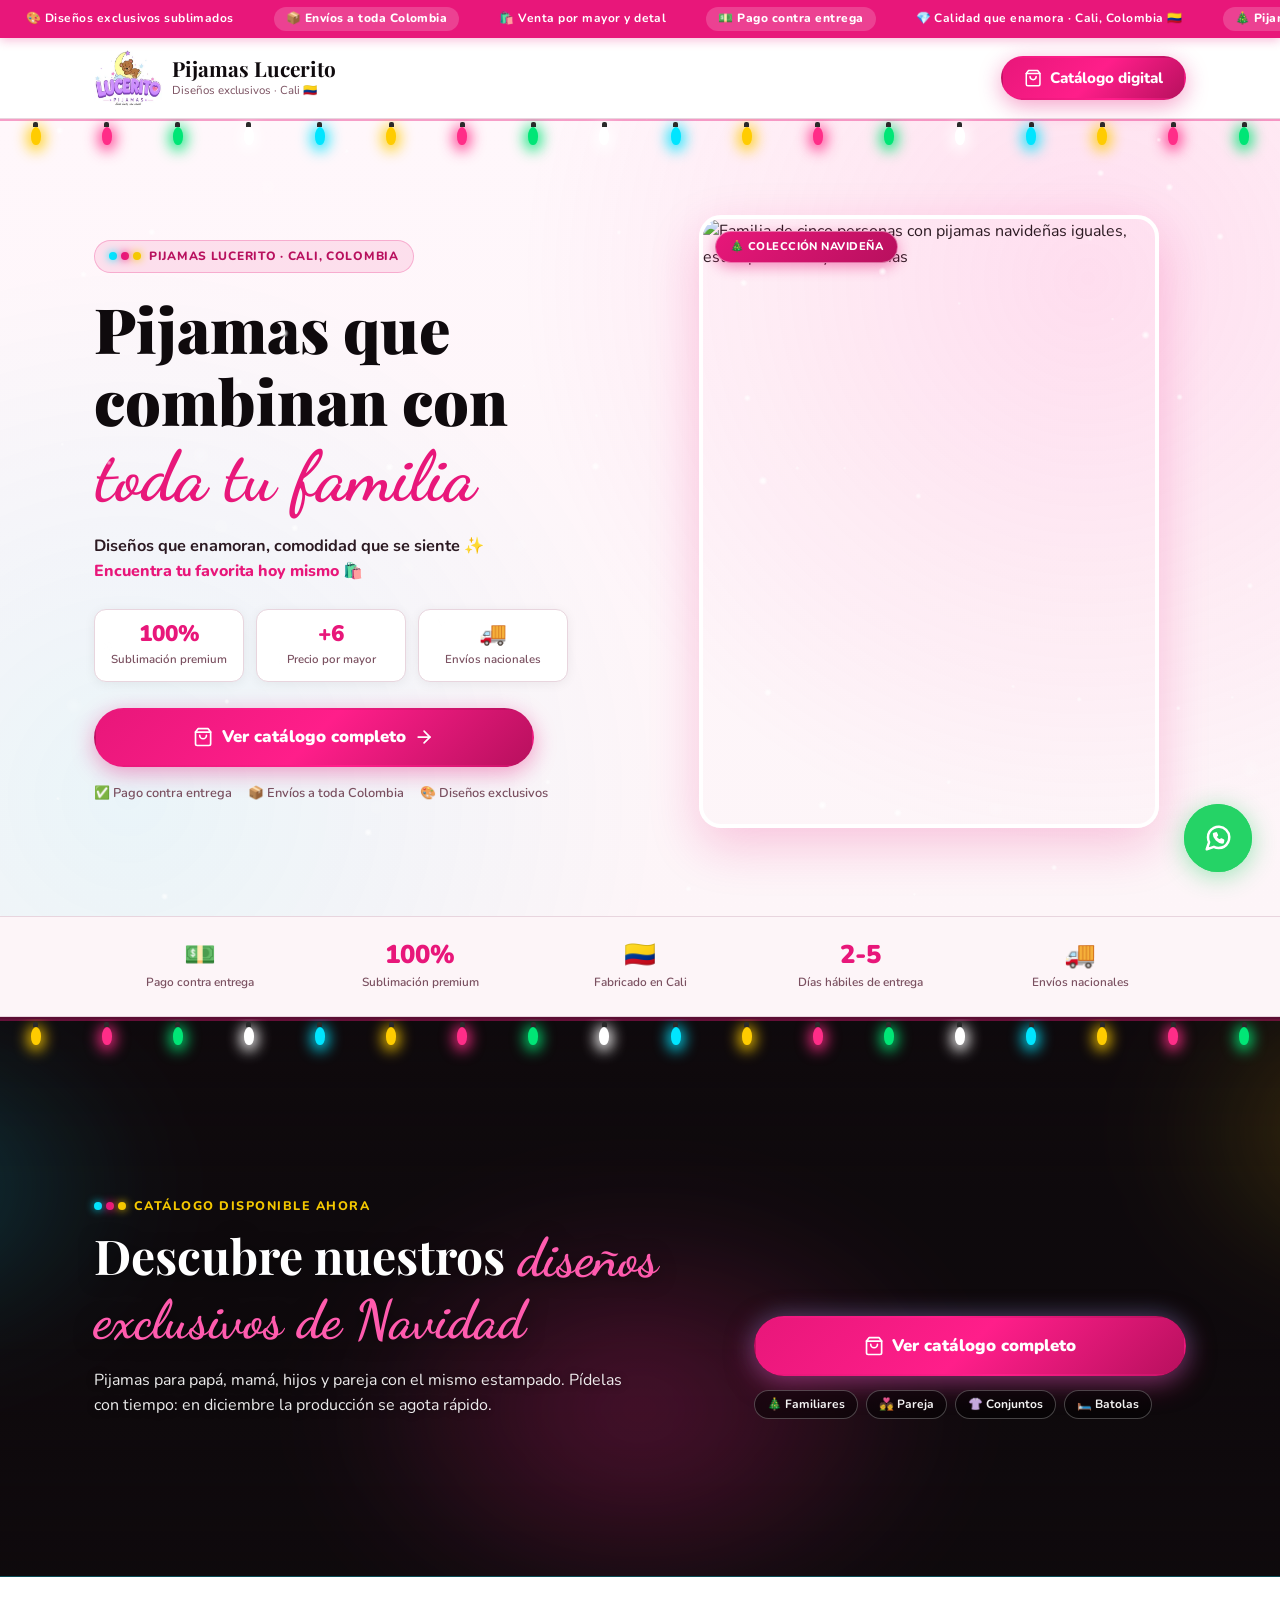
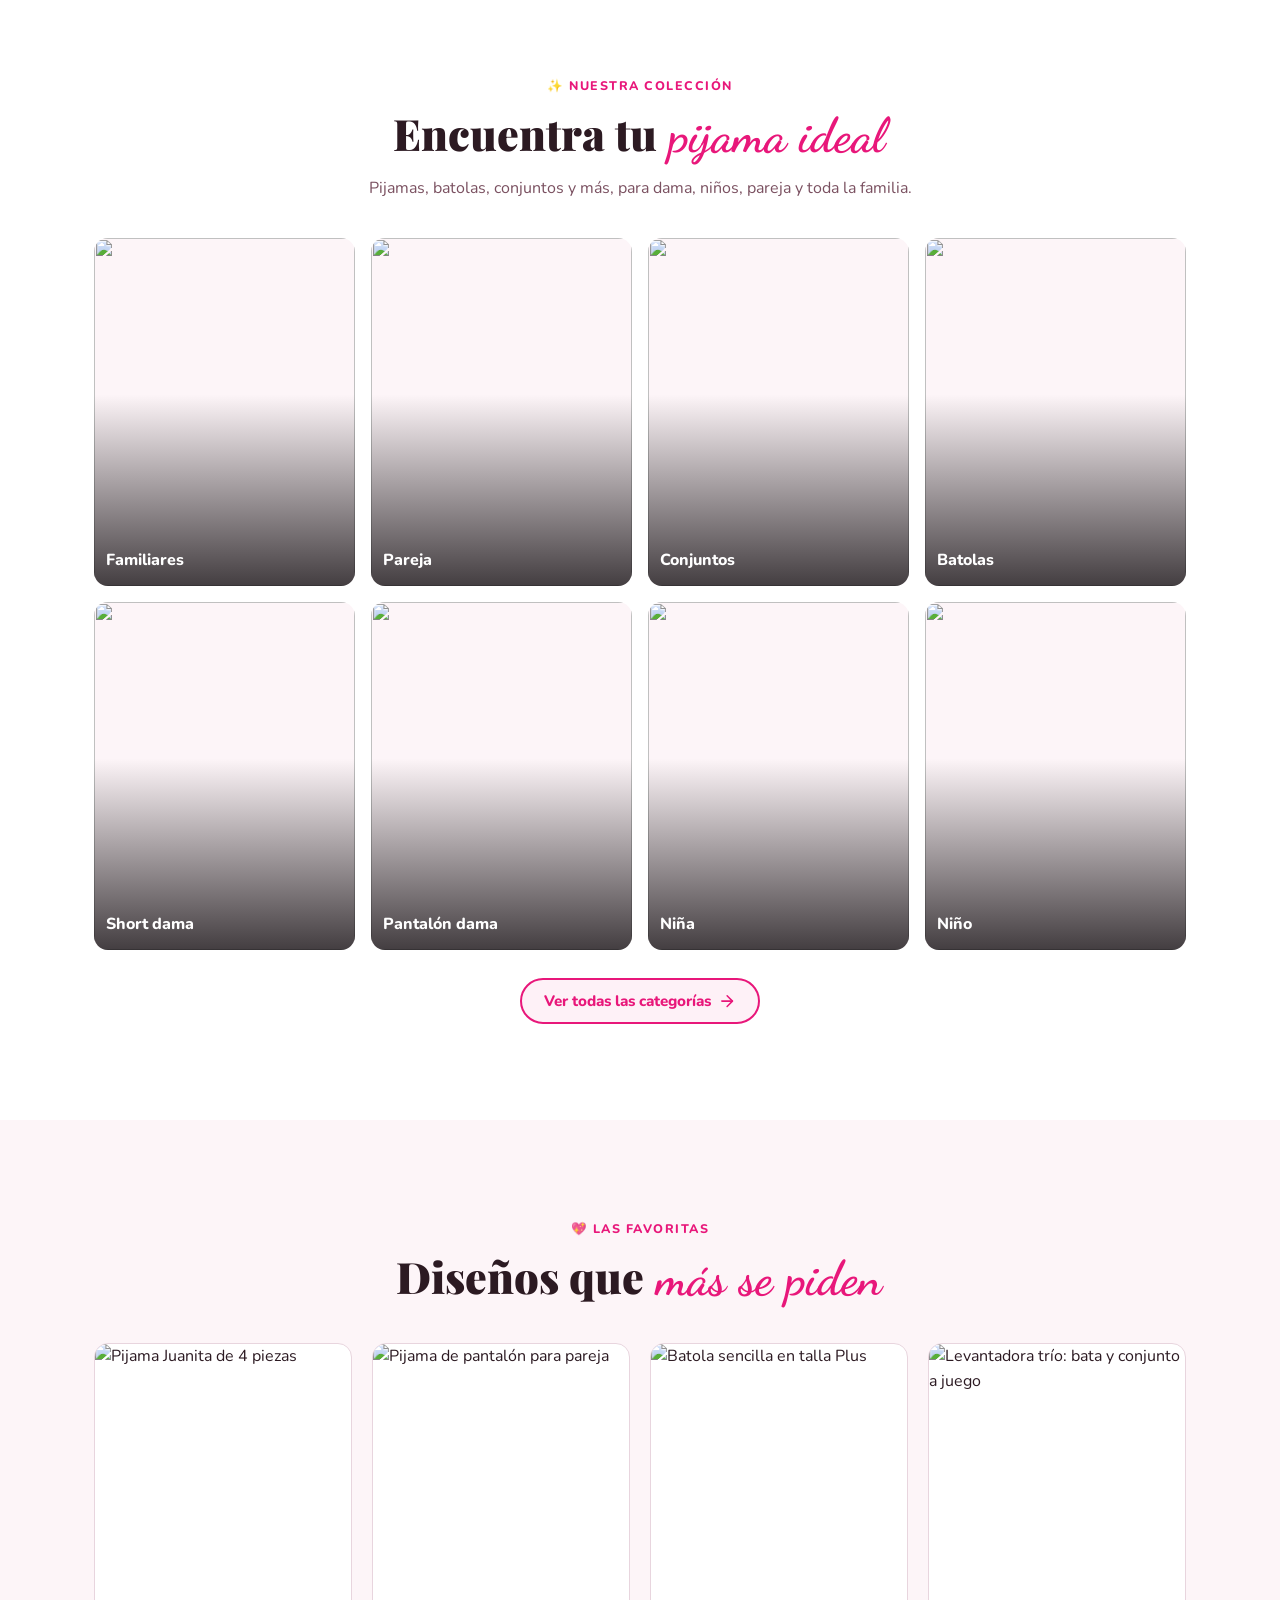
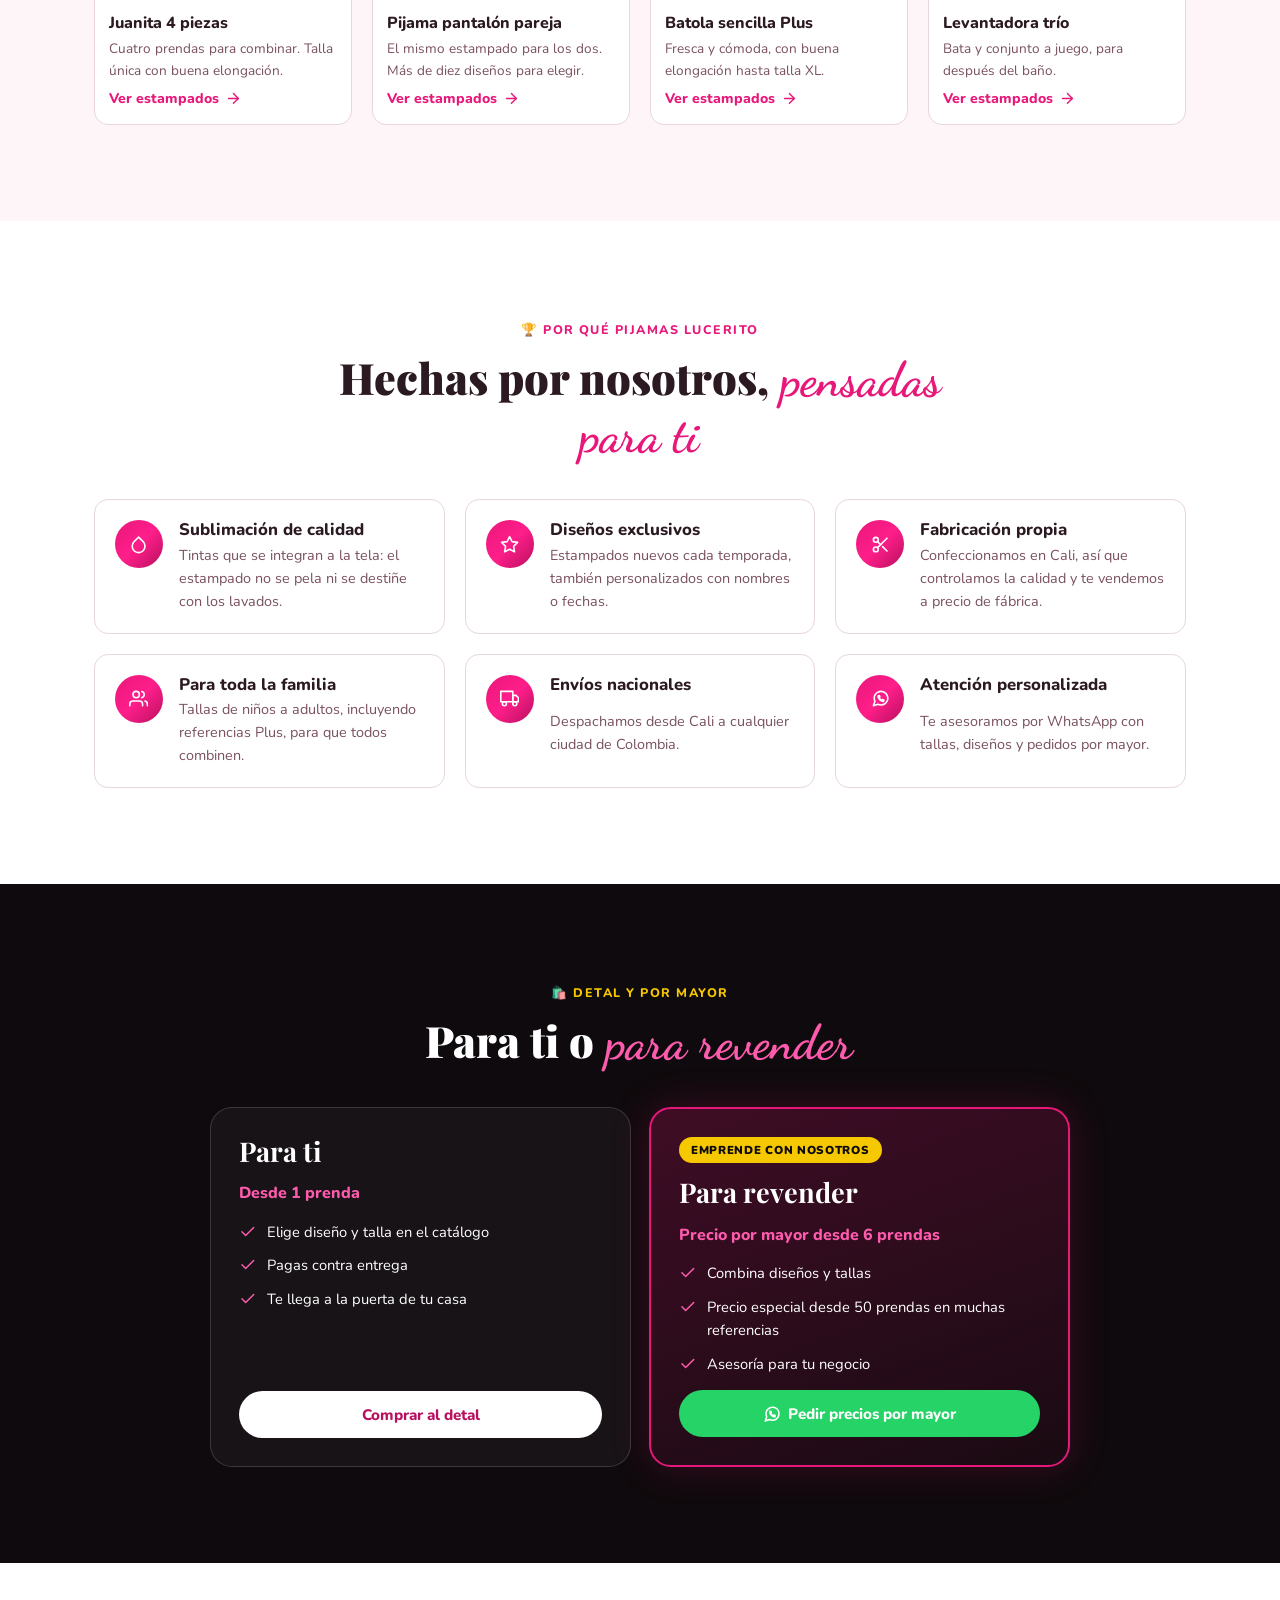
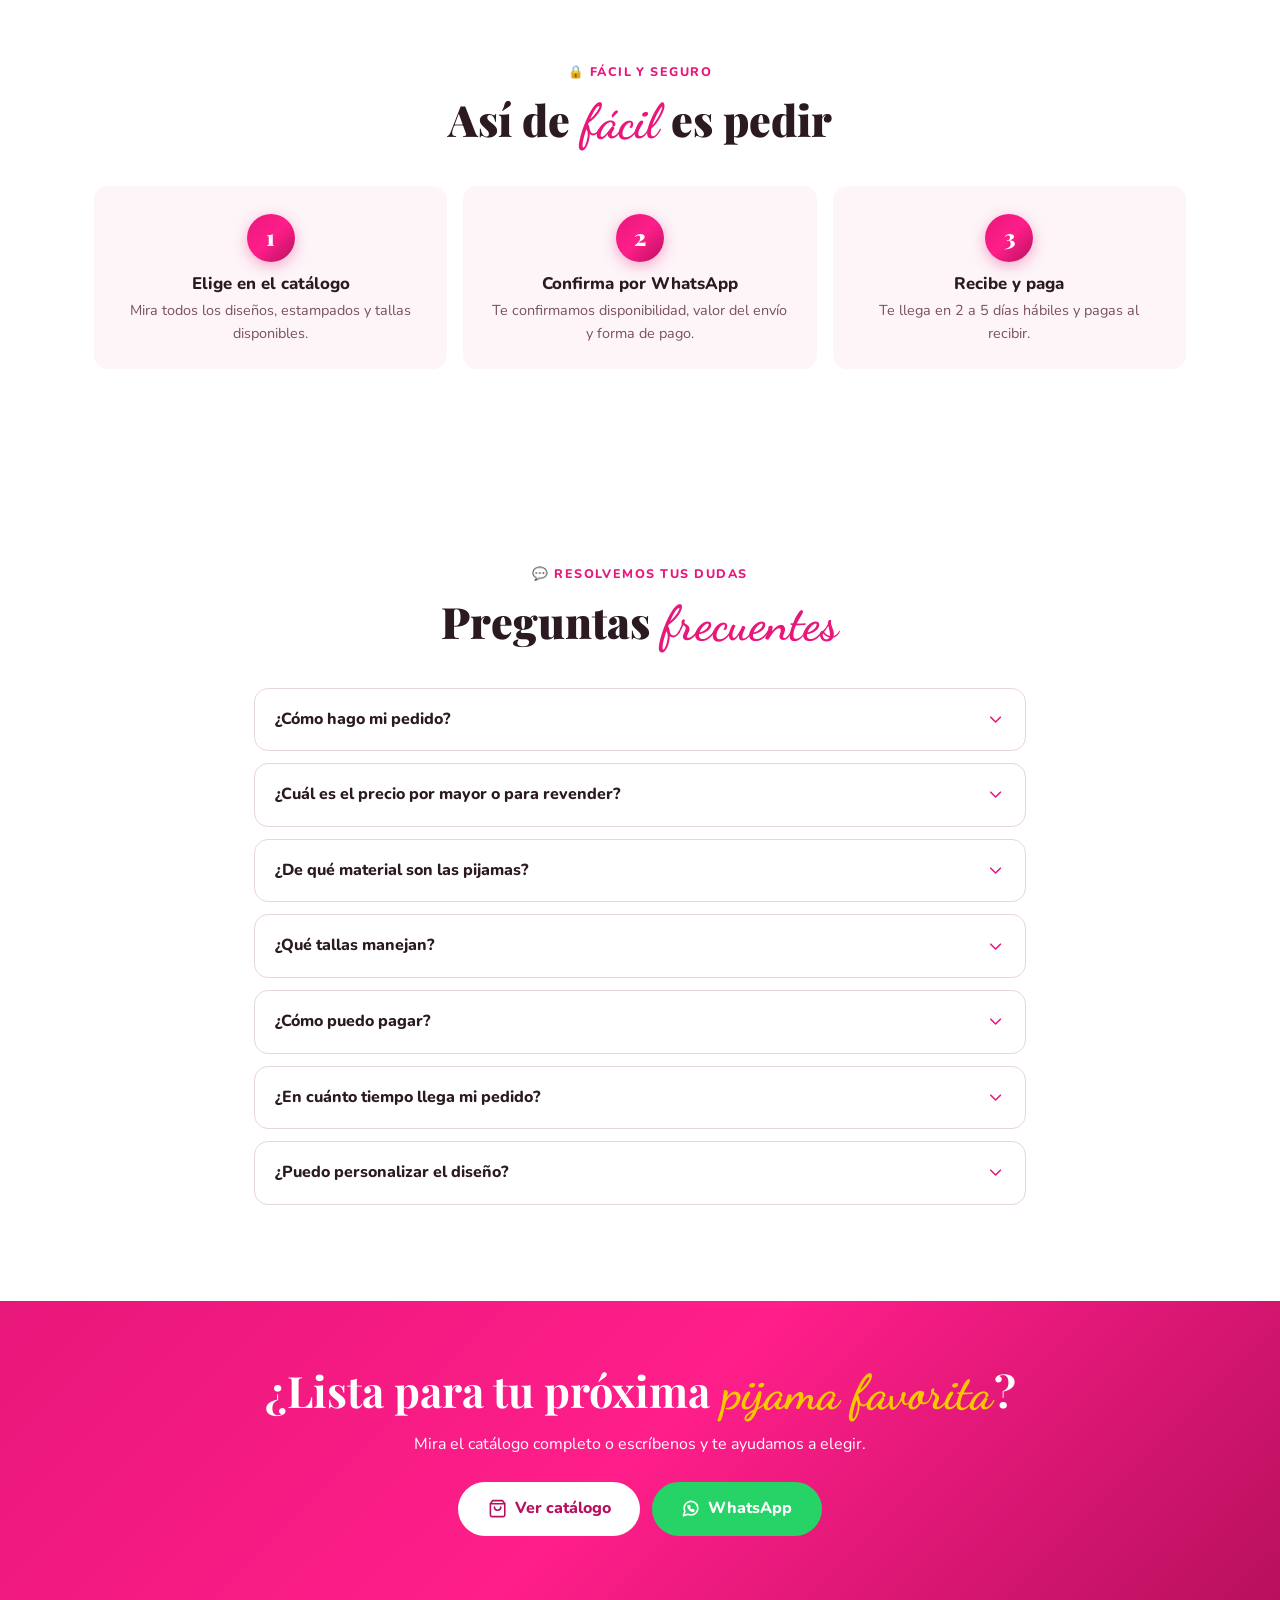
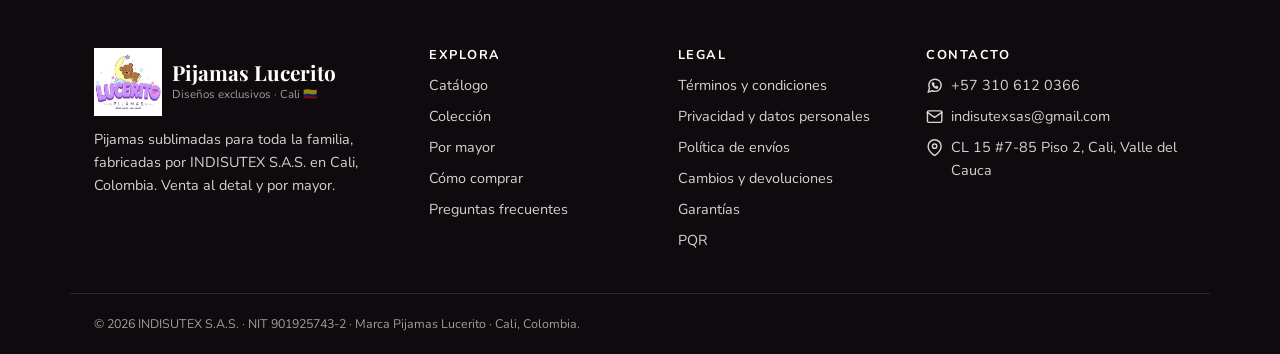
==== commit 27222c39: "Enlazar al catálogo de Pijamas Lucerito Todos los botones de compra apuntan a pijamasalmayor.com/luc" ====
--- a/index.html
+++ b/index.html
@@ -151,7 +151,7 @@
                 </span>
             </a>
 
-            <a class="btn btn--primary site-header__cta" href="https://pijamasalmayor.com/saramantha" data-catalog data-track="catalog" data-track-label="header" target="_blank" rel="noopener">
+            <a class="btn btn--primary site-header__cta" href="https://pijamasalmayor.com/lucerito" data-catalog data-track="catalog" data-track-label="header" target="_blank" rel="noopener">
                 <svg class="icon" aria-hidden="true"><use href="#i-bag"/></svg> Catálogo digital
             </a>
         </div>
@@ -180,7 +180,7 @@
                         <li class="stat"><span class="stat__val">🚚</span><span class="stat__lbl">Envíos nacionales</span></li>
                     </ul>
 
-                    <a class="btn btn--primary btn--xl hero__cta" href="https://pijamasalmayor.com/saramantha" data-catalog data-track="catalog" data-track-label="hero" target="_blank" rel="noopener">
+                    <a class="btn btn--primary btn--xl hero__cta" href="https://pijamasalmayor.com/lucerito" data-catalog data-track="catalog" data-track-label="hero" target="_blank" rel="noopener">
                         <svg class="icon" aria-hidden="true"><use href="#i-bag"/></svg> Ver catálogo completo <svg class="icon" aria-hidden="true"><use href="#i-arrow"/></svg>
                     </a>
                     <a class="btn btn--outline hero__cta-secondary" href="https://wa.me/573106120366" data-wa="Hola, quiero información sobre Pijamas Lucerito" data-track="whatsapp" data-track-label="hero" target="_blank" rel="noopener">
@@ -233,7 +233,7 @@
                     <p>Pijamas para papá, mamá, hijos y pareja con el mismo estampado. Pídelas con tiempo: en diciembre la producción se agota rápido.</p>
                 </div>
                 <div class="catalog-cta__actions">
-                    <a class="btn btn--primary btn--xl btn--glow" href="https://pijamasalmayor.com/saramantha" data-catalog data-track="catalog" data-track-label="temporada" target="_blank" rel="noopener">
+                    <a class="btn btn--primary btn--xl btn--glow" href="https://pijamasalmayor.com/lucerito" data-catalog data-track="catalog" data-track-label="temporada" target="_blank" rel="noopener">
                         <svg class="icon" aria-hidden="true"><use href="#i-bag"/></svg> Ver catálogo completo
                     </a>
                     <ul class="chips">
@@ -256,42 +256,42 @@
                 </header>
 
                 <ul class="categories">
-                    <li><a class="category" href="https://pijamasalmayor.com/saramantha" data-catalog data-track="catalog" data-track-label="cat-familiares" target="_blank" rel="noopener">
+                    <li><a class="category" href="https://pijamasalmayor.com/lucerito" data-catalog data-track="catalog" data-track-label="cat-familiares" target="_blank" rel="noopener">
                         <img src="https://dowbsbxvxjzjjhyqmyfr.supabase.co/storage/v1/object/public/archivos/jmpycl1hlbi_1789404698831.webp" alt="" width="1000" height="1333" loading="lazy" decoding="async">
                         <span class="category__name">Familiares</span>
                     </a></li>
-                    <li><a class="category" href="https://pijamasalmayor.com/saramantha" data-catalog data-track="catalog" data-track-label="cat-pareja" target="_blank" rel="noopener">
+                    <li><a class="category" href="https://pijamasalmayor.com/lucerito" data-catalog data-track="catalog" data-track-label="cat-pareja" target="_blank" rel="noopener">
                         <img src="https://dowbsbxvxjzjjhyqmyfr.supabase.co/storage/v1/object/public/archivos/qxxc3xmungo_1787192967336.webp" alt="" loading="lazy" decoding="async">
                         <span class="category__name">Pareja</span>
                     </a></li>
-                    <li><a class="category" href="https://pijamasalmayor.com/saramantha" data-catalog data-track="catalog" data-track-label="cat-conjuntos" target="_blank" rel="noopener">
+                    <li><a class="category" href="https://pijamasalmayor.com/lucerito" data-catalog data-track="catalog" data-track-label="cat-conjuntos" target="_blank" rel="noopener">
                         <img src="https://dowbsbxvxjzjjhyqmyfr.supabase.co/storage/v1/object/public/archivos/oa54xzg5jj_1785464518783.webp" alt="" loading="lazy" decoding="async">
                         <span class="category__name">Conjuntos</span>
                     </a></li>
-                    <li><a class="category" href="https://pijamasalmayor.com/saramantha" data-catalog data-track="catalog" data-track-label="cat-batolas" target="_blank" rel="noopener">
+                    <li><a class="category" href="https://pijamasalmayor.com/lucerito" data-catalog data-track="catalog" data-track-label="cat-batolas" target="_blank" rel="noopener">
                         <img src="https://dowbsbxvxjzjjhyqmyfr.supabase.co/storage/v1/object/public/archivos/raf5e5ujyu_1784910855026.jpg" alt="" loading="lazy" decoding="async">
                         <span class="category__name">Batolas</span>
                     </a></li>
-                    <li><a class="category" href="https://pijamasalmayor.com/saramantha" data-catalog data-track="catalog" data-track-label="cat-short" target="_blank" rel="noopener">
+                    <li><a class="category" href="https://pijamasalmayor.com/lucerito" data-catalog data-track="catalog" data-track-label="cat-short" target="_blank" rel="noopener">
                         <img src="https://dowbsbxvxjzjjhyqmyfr.supabase.co/storage/v1/object/public/archivos/6ryl5etnc3k_1785250752638.jpg" alt="" loading="lazy" decoding="async">
                         <span class="category__name">Short dama</span>
                     </a></li>
-                    <li><a class="category" href="https://pijamasalmayor.com/saramantha" data-catalog data-track="catalog" data-track-label="cat-pantalon" target="_blank" rel="noopener">
+                    <li><a class="category" href="https://pijamasalmayor.com/lucerito" data-catalog data-track="catalog" data-track-label="cat-pantalon" target="_blank" rel="noopener">
                         <img src="https://dowbsbxvxjzjjhyqmyfr.supabase.co/storage/v1/object/public/archivos/0syxghrxjv5q_1787193264967.webp" alt="" loading="lazy" decoding="async">
                         <span class="category__name">Pantalón dama</span>
                     </a></li>
-                    <li><a class="category" href="https://pijamasalmayor.com/saramantha" data-catalog data-track="catalog" data-track-label="cat-nina" target="_blank" rel="noopener">
+                    <li><a class="category" href="https://pijamasalmayor.com/lucerito" data-catalog data-track="catalog" data-track-label="cat-nina" target="_blank" rel="noopener">
                         <img src="https://dowbsbxvxjzjjhyqmyfr.supabase.co/storage/v1/object/public/archivos/59s3cxnyzjf_1789405071463.webp" alt="" loading="lazy" decoding="async">
                         <span class="category__name">Niña</span>
                     </a></li>
-                    <li><a class="category" href="https://pijamasalmayor.com/saramantha" data-catalog data-track="catalog" data-track-label="cat-nino" target="_blank" rel="noopener">
+                    <li><a class="category" href="https://pijamasalmayor.com/lucerito" data-catalog data-track="catalog" data-track-label="cat-nino" target="_blank" rel="noopener">
                         <img src="https://dowbsbxvxjzjjhyqmyfr.supabase.co/storage/v1/object/public/archivos/g983o9wjbmm_1785213690452.jpg" alt="" loading="lazy" decoding="async">
                         <span class="category__name">Niño</span>
                     </a></li>
                 </ul>
 
                 <p class="section__more">
-                    <a class="btn btn--outline" href="https://pijamasalmayor.com/saramantha" data-catalog data-track="catalog" data-track-label="coleccion" target="_blank" rel="noopener">
+                    <a class="btn btn--outline" href="https://pijamasalmayor.com/lucerito" data-catalog data-track="catalog" data-track-label="coleccion" target="_blank" rel="noopener">
                         Ver todas las categorías <svg class="icon" aria-hidden="true"><use href="#i-arrow"/></svg>
                     </a>
                 </p>
@@ -314,7 +314,7 @@
                         <div class="product__body">
                             <h3 class="product__name">Juanita 4 piezas</h3>
                             <p class="product__desc">Cuatro prendas para combinar. Talla única con buena elongación.</p>
-                            <a class="product__link" href="https://pijamasalmayor.com/saramantha" data-catalog data-track="catalog" data-track-label="prod-juanita" target="_blank" rel="noopener">Ver estampados <svg class="icon" aria-hidden="true"><use href="#i-arrow"/></svg></a>
+                            <a class="product__link" href="https://pijamasalmayor.com/lucerito" data-catalog data-track="catalog" data-track-label="prod-juanita" target="_blank" rel="noopener">Ver estampados <svg class="icon" aria-hidden="true"><use href="#i-arrow"/></svg></a>
                         </div>
                     </li>
                     <li class="product">
@@ -324,7 +324,7 @@
                         <div class="product__body">
                             <h3 class="product__name">Pijama pantalón pareja</h3>
                             <p class="product__desc">El mismo estampado para los dos. Más de diez diseños para elegir.</p>
-                            <a class="product__link" href="https://pijamasalmayor.com/saramantha" data-catalog data-track="catalog" data-track-label="prod-pareja" target="_blank" rel="noopener">Ver estampados <svg class="icon" aria-hidden="true"><use href="#i-arrow"/></svg></a>
+                            <a class="product__link" href="https://pijamasalmayor.com/lucerito" data-catalog data-track="catalog" data-track-label="prod-pareja" target="_blank" rel="noopener">Ver estampados <svg class="icon" aria-hidden="true"><use href="#i-arrow"/></svg></a>
                         </div>
                     </li>
                     <li class="product">
@@ -334,7 +334,7 @@
                         <div class="product__body">
                             <h3 class="product__name">Batola sencilla Plus</h3>
                             <p class="product__desc">Fresca y cómoda, con buena elongación hasta talla XL.</p>
-                            <a class="product__link" href="https://pijamasalmayor.com/saramantha" data-catalog data-track="catalog" data-track-label="prod-batola" target="_blank" rel="noopener">Ver estampados <svg class="icon" aria-hidden="true"><use href="#i-arrow"/></svg></a>
+                            <a class="product__link" href="https://pijamasalmayor.com/lucerito" data-catalog data-track="catalog" data-track-label="prod-batola" target="_blank" rel="noopener">Ver estampados <svg class="icon" aria-hidden="true"><use href="#i-arrow"/></svg></a>
                         </div>
                     </li>
                     <li class="product">
@@ -344,7 +344,7 @@
                         <div class="product__body">
                             <h3 class="product__name">Levantadora trío</h3>
                             <p class="product__desc">Bata y conjunto a juego, para después del baño.</p>
-                            <a class="product__link" href="https://pijamasalmayor.com/saramantha" data-catalog data-track="catalog" data-track-label="prod-levantadora" target="_blank" rel="noopener">Ver estampados <svg class="icon" aria-hidden="true"><use href="#i-arrow"/></svg></a>
+                            <a class="product__link" href="https://pijamasalmayor.com/lucerito" data-catalog data-track="catalog" data-track-label="prod-levantadora" target="_blank" rel="noopener">Ver estampados <svg class="icon" aria-hidden="true"><use href="#i-arrow"/></svg></a>
                         </div>
                     </li>
                 </ul>
@@ -411,7 +411,7 @@
                             <li><svg class="icon" aria-hidden="true"><use href="#i-check"/></svg> Pagas contra entrega</li>
                             <li><svg class="icon" aria-hidden="true"><use href="#i-check"/></svg> Te llega a la puerta de tu casa</li>
                         </ul>
-                        <a class="btn btn--light" href="https://pijamasalmayor.com/saramantha" data-catalog data-track="catalog" data-track-label="plan-detal" target="_blank" rel="noopener">Comprar al detal</a>
+                        <a class="btn btn--light" href="https://pijamasalmayor.com/lucerito" data-catalog data-track="catalog" data-track-label="plan-detal" target="_blank" rel="noopener">Comprar al detal</a>
                     </article>
 
                     <article class="plan plan--featured">
@@ -524,7 +524,7 @@
                 <h2 class="final-cta__title" id="final-title">¿Lista para tu próxima <em>pijama favorita</em>?</h2>
                 <p>Mira el catálogo completo o escríbenos y te ayudamos a elegir.</p>
                 <div class="final-cta__actions">
-                    <a class="btn btn--light btn--lg" href="https://pijamasalmayor.com/saramantha" data-catalog data-track="catalog" data-track-label="final" target="_blank" rel="noopener">
+                    <a class="btn btn--light btn--lg" href="https://pijamasalmayor.com/lucerito" data-catalog data-track="catalog" data-track-label="final" target="_blank" rel="noopener">
                         <svg class="icon" aria-hidden="true"><use href="#i-bag"/></svg> Ver catálogo
                     </a>
                     <a class="btn btn--whatsapp btn--lg" href="https://wa.me/573106120366" data-wa="Hola, quiero información sobre Pijamas Lucerito" data-track="whatsapp" data-track-label="final" target="_blank" rel="noopener">
@@ -548,7 +548,7 @@
             <nav aria-label="Enlaces del sitio">
                 <h2 class="site-footer__title">Explora</h2>
                 <ul>
-                    <li><a href="https://pijamasalmayor.com/saramantha" data-catalog data-track="catalog" data-track-label="footer" target="_blank" rel="noopener">Catálogo</a></li>
+                    <li><a href="https://pijamasalmayor.com/lucerito" data-catalog data-track="catalog" data-track-label="footer" target="_blank" rel="noopener">Catálogo</a></li>
                     <li><a href="#coleccion">Colección</a></li>
                     <li><a href="#mayor">Por mayor</a></li>
                     <li><a href="#como-comprar">Cómo comprar</a></li>
@@ -585,7 +585,7 @@
 
     <!-- Acceso rápido en móvil -->
     <div class="mobile-bar">
-        <a class="btn btn--primary" href="https://pijamasalmayor.com/saramantha" data-catalog data-track="catalog" data-track-label="barra-movil" target="_blank" rel="noopener">
+        <a class="btn btn--primary" href="https://pijamasalmayor.com/lucerito" data-catalog data-track="catalog" data-track-label="barra-movil" target="_blank" rel="noopener">
             <svg class="icon" aria-hidden="true"><use href="#i-bag"/></svg> Ver catálogo
         </a>
         <a class="btn btn--whatsapp" href="https://wa.me/573106120366" data-wa="Hola, quiero información sobre Pijamas Lucerito" data-track="whatsapp" data-track-label="barra-movil" target="_blank" rel="noopener">
--- a/css/styles.css
+++ b/css/styles.css
@@ -220,9 +220,9 @@
     padding: var(--gutter);
     background:
         radial-gradient(circle at 50% 45%, var(--blanco) 0%, var(--blanco) 30%, var(--rosa-suave) 70%, #FBE3EF 100%);
-    transition: opacity .5s ease, visibility .5s ease;
-    /* Respaldo sin JS: se oculta sola a los 3 s */
-    animation: splash-out .5s ease 3s forwards;
+    transition: opacity .7s ease, visibility .7s ease;
+    /* Respaldo sin JS: se oculta sola a los 5 s */
+    animation: splash-out .7s ease 5s forwards;
 }
 .splash.is-hidden { opacity: 0; visibility: hidden; }
 .splash-seen .splash { display: none; }
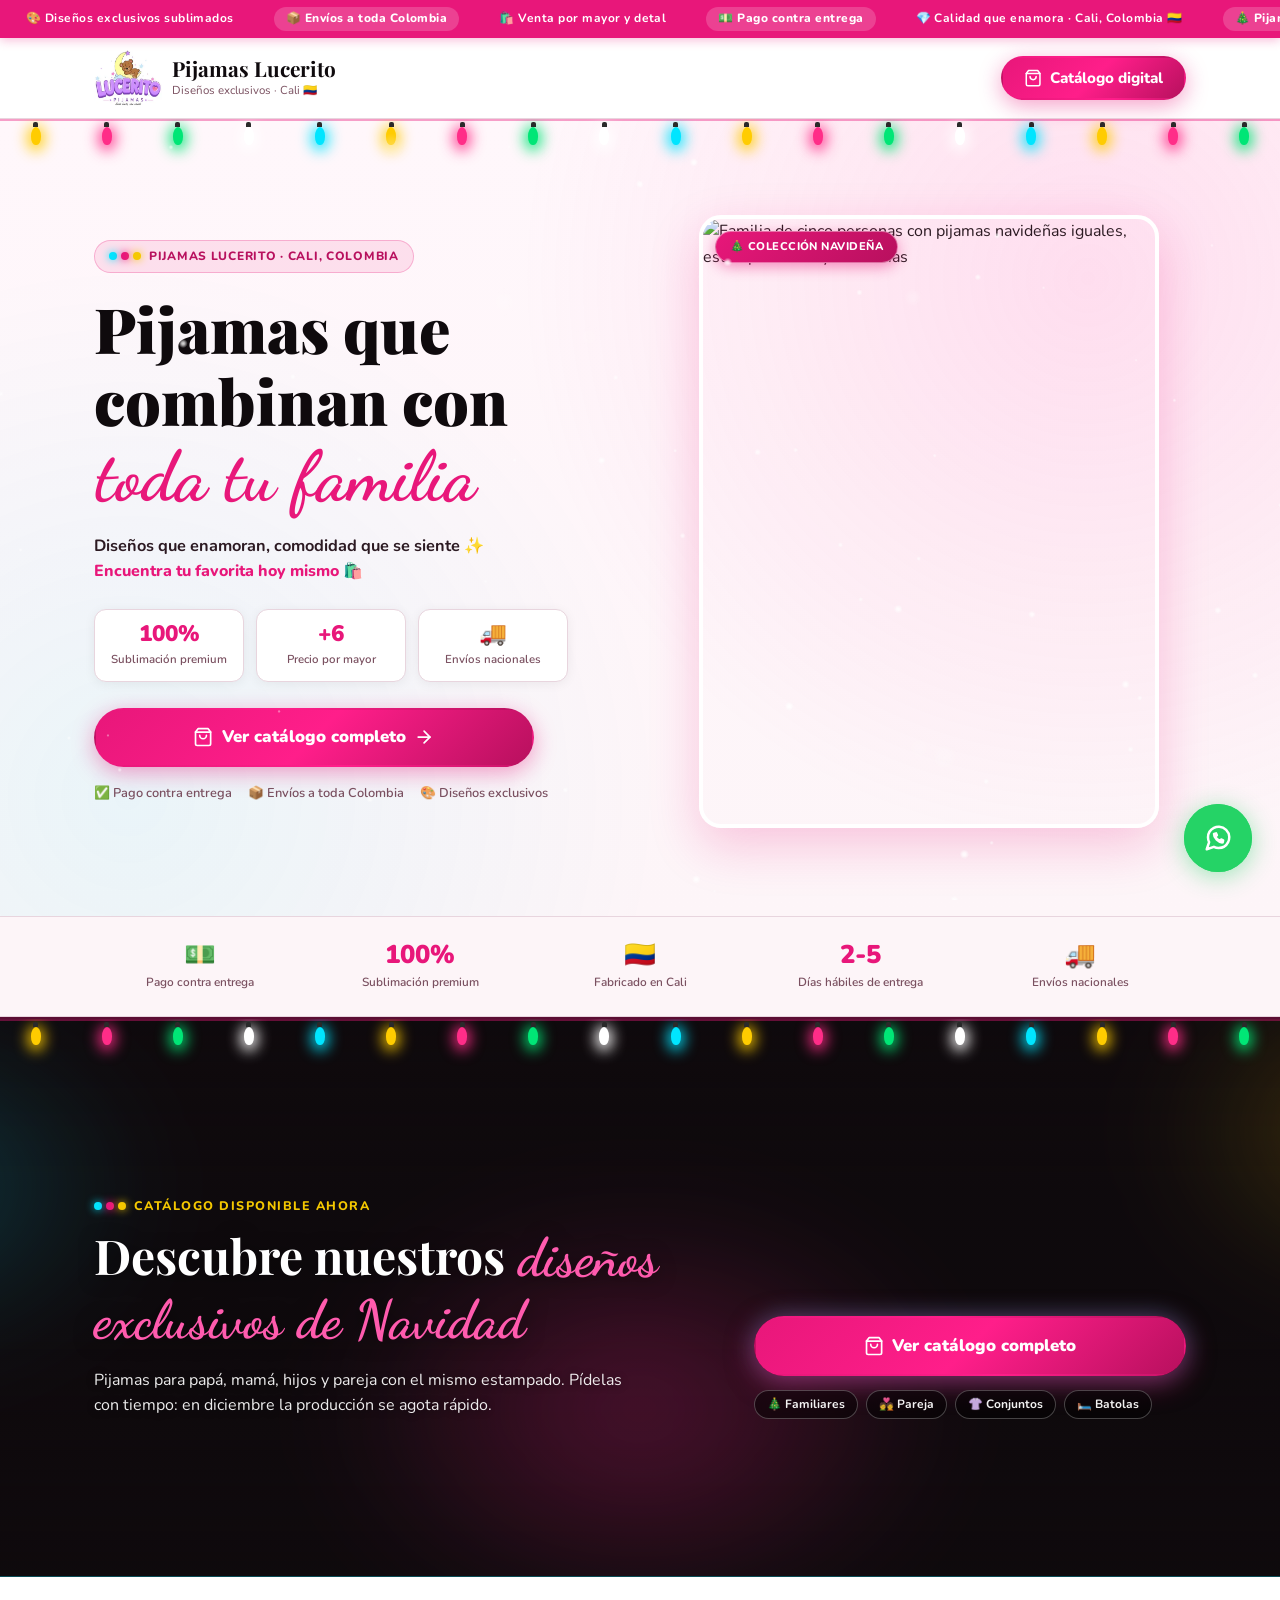
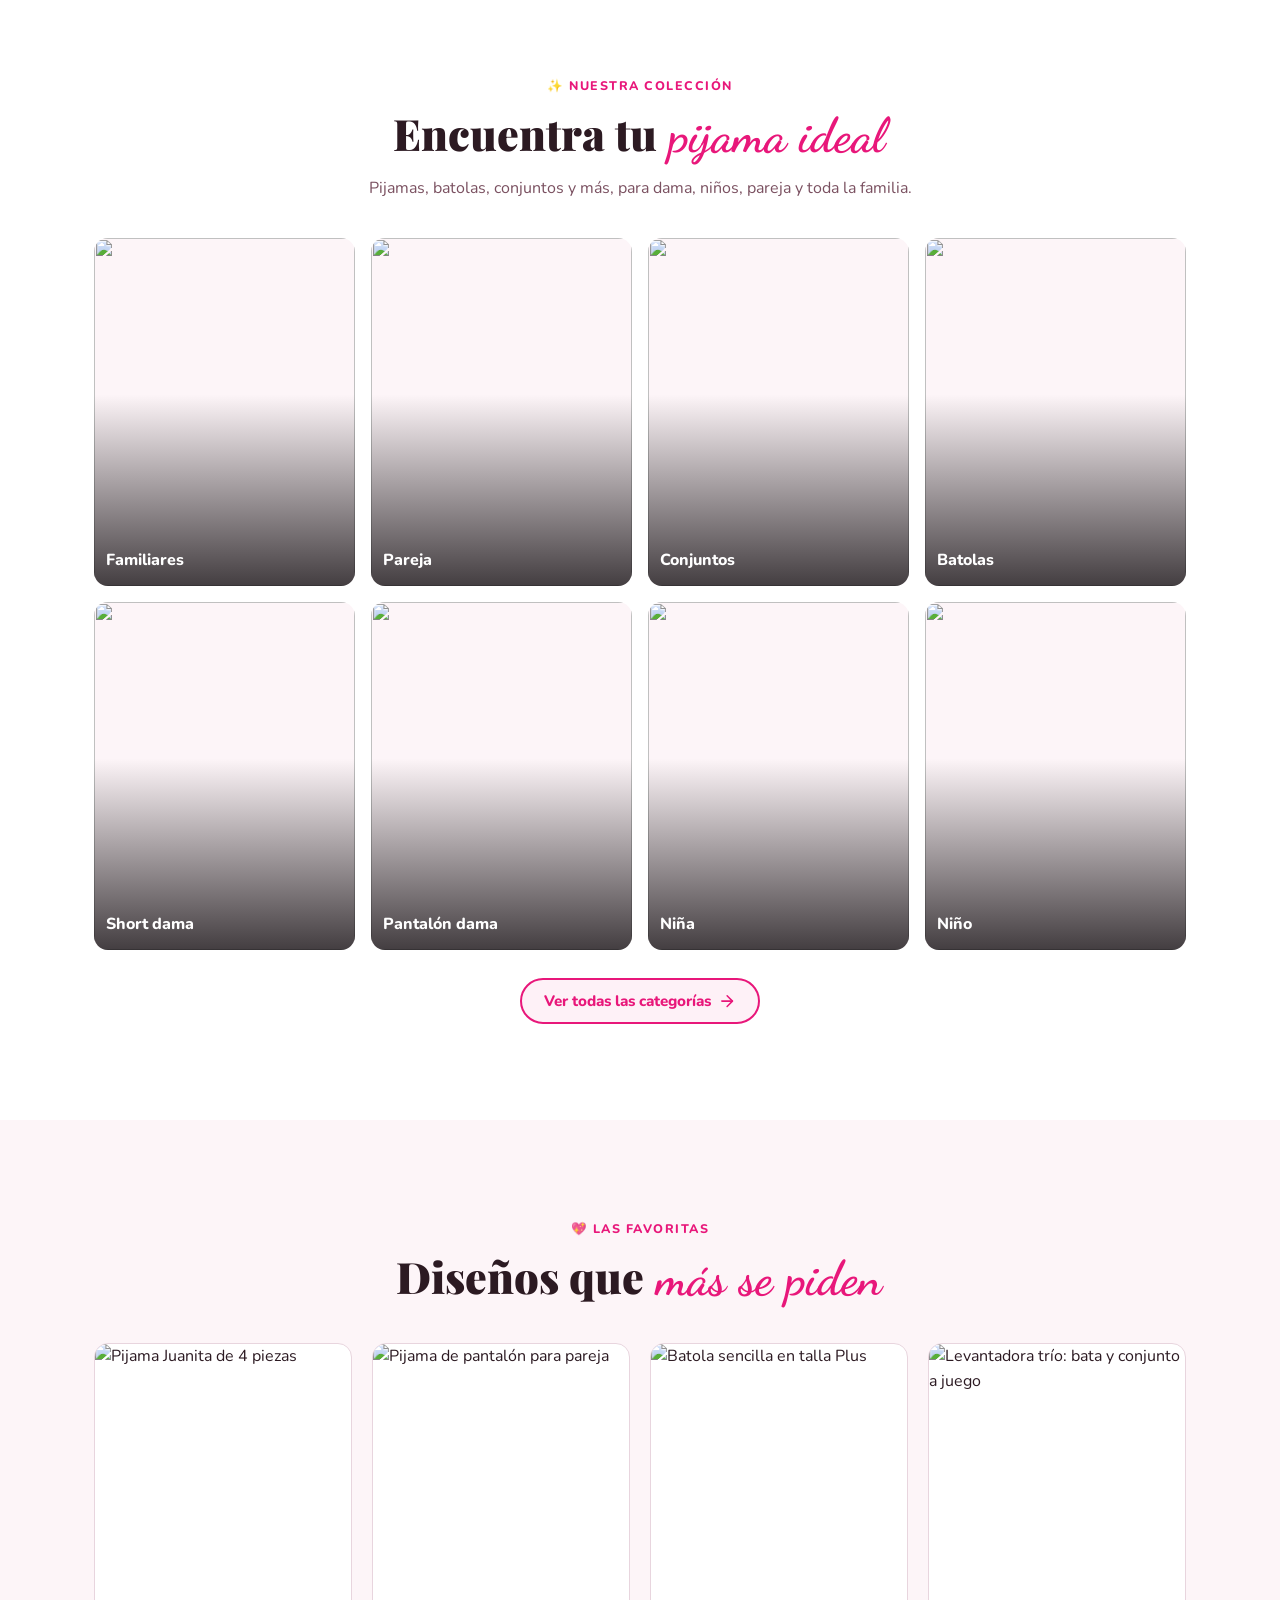
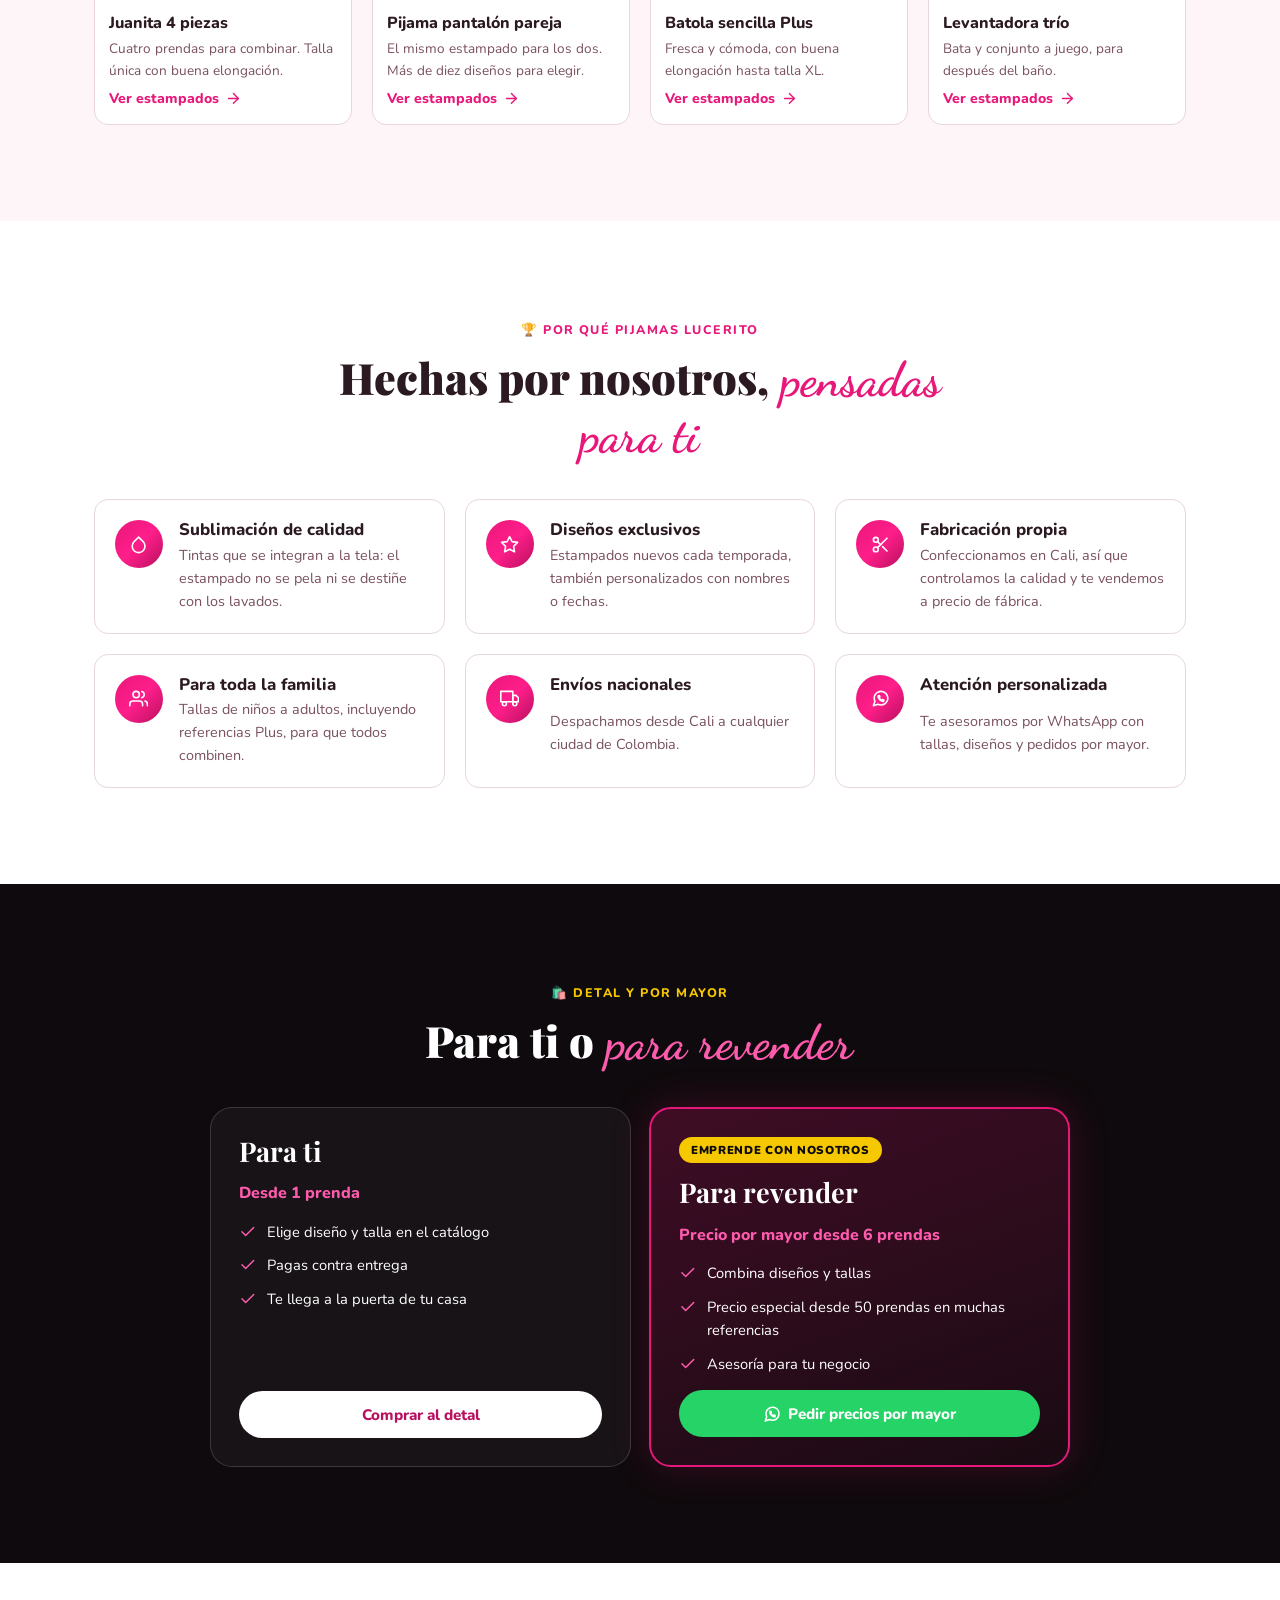
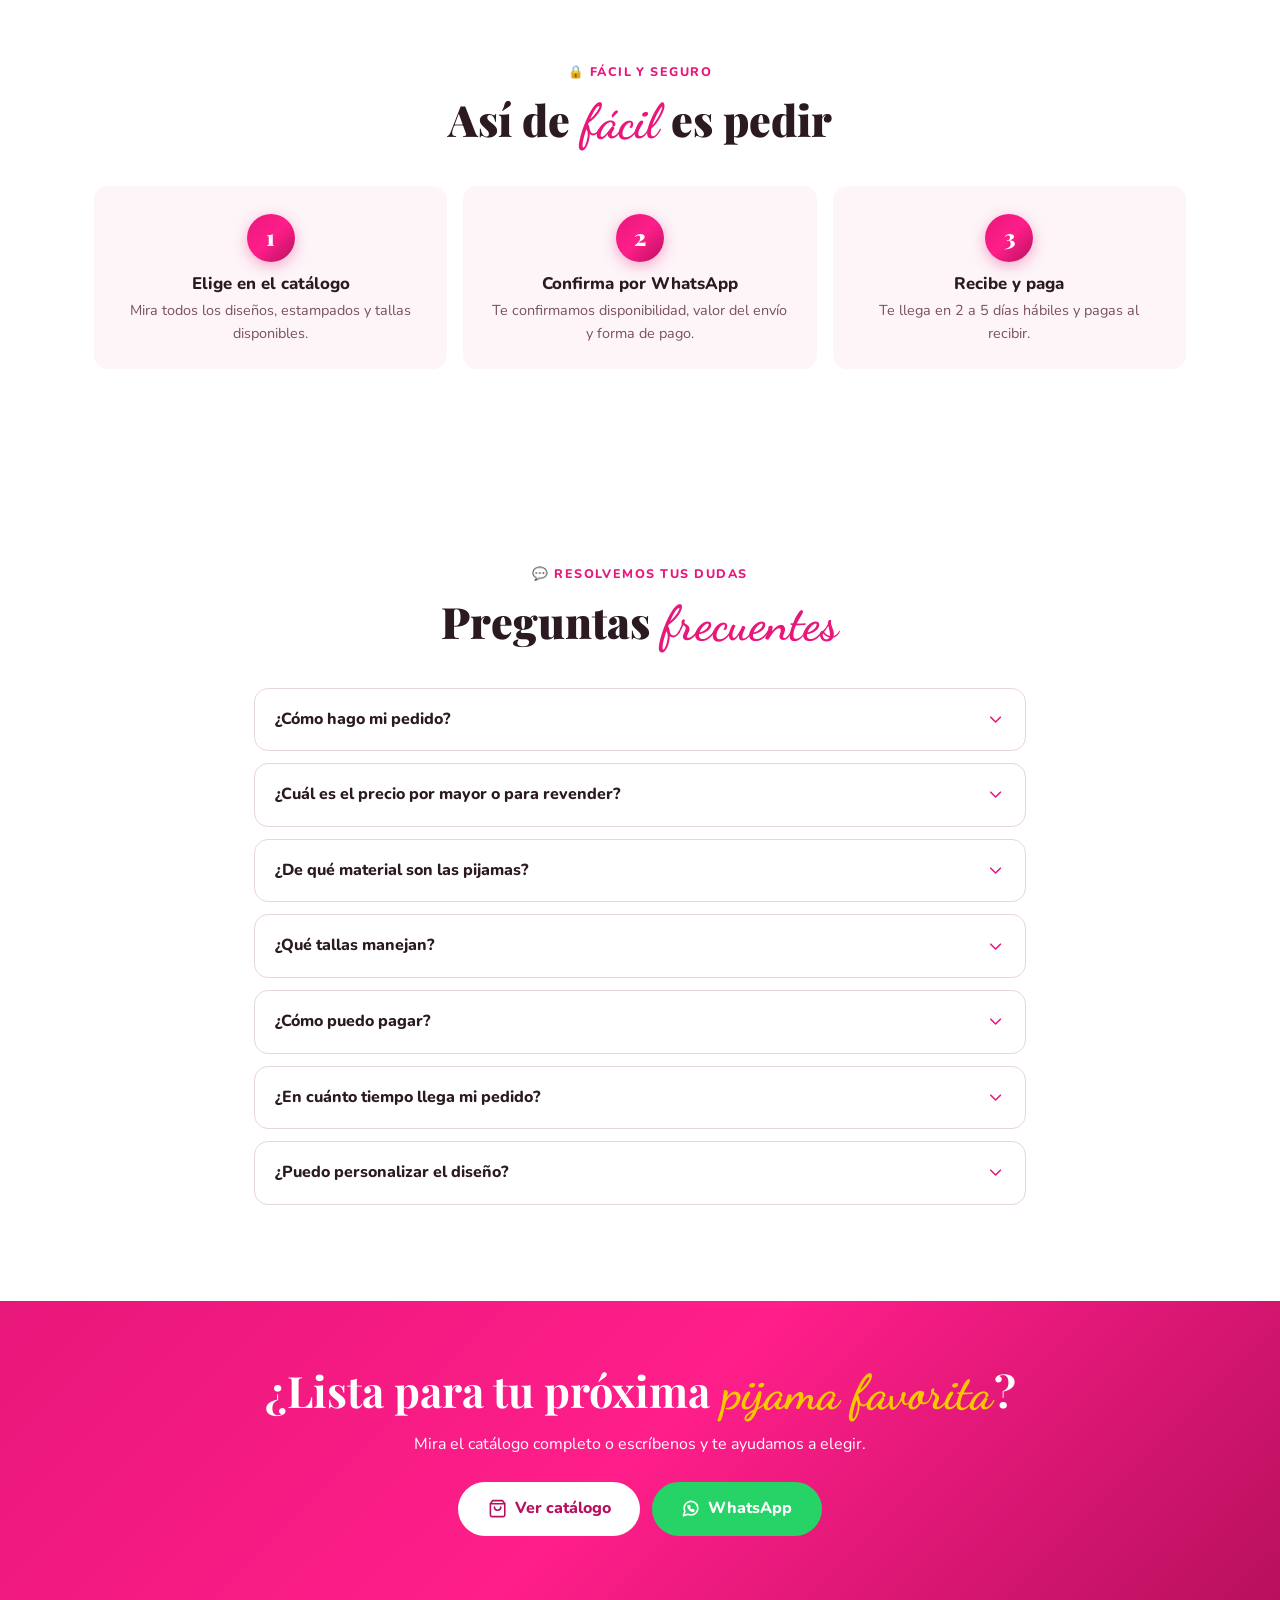
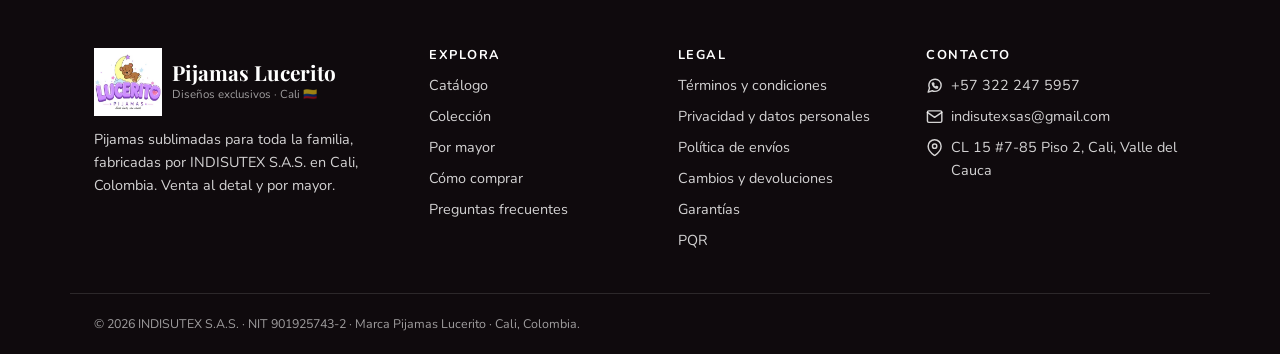
==== commit 69f1d80e: "Usar el WhatsApp de Pijamas Lucerito (+57 322 247 5957) El mismo número que usa el catálogo pijamasa" ====
--- a/index.html
+++ b/index.html
@@ -43,7 +43,7 @@
       "url": "https://pijamaslucerito.com/",
       "image": "https://dowbsbxvxjzjjhyqmyfr.supabase.co/storage/v1/object/public/archivos/jmpycl1hlbi_1789404698831.webp",
       "logo": "https://dowbsbxvxjzjjhyqmyfr.supabase.co/storage/v1/object/public/archivos/logo_1788197445120.webp",
-      "telephone": "+573106120366",
+      "telephone": "+573222475957",
       "email": "indisutexsas@gmail.com",
       "priceRange": "$$",
       "currenciesAccepted": "COP",
@@ -183,7 +183,7 @@
                     <a class="btn btn--primary btn--xl hero__cta" href="https://pijamasalmayor.com/lucerito" data-catalog data-track="catalog" data-track-label="hero" target="_blank" rel="noopener">
                         <svg class="icon" aria-hidden="true"><use href="#i-bag"/></svg> Ver catálogo completo <svg class="icon" aria-hidden="true"><use href="#i-arrow"/></svg>
                     </a>
-                    <a class="btn btn--outline hero__cta-secondary" href="https://wa.me/573106120366" data-wa="Hola, quiero información sobre Pijamas Lucerito" data-track="whatsapp" data-track-label="hero" target="_blank" rel="noopener">
+                    <a class="btn btn--outline hero__cta-secondary" href="https://wa.me/573222475957" data-wa="Hola, quiero información sobre Pijamas Lucerito" data-track="whatsapp" data-track-label="hero" target="_blank" rel="noopener">
                         <svg class="icon" aria-hidden="true"><use href="#i-whatsapp"/></svg> Pedir asesoría por WhatsApp
                     </a>
 
@@ -423,7 +423,7 @@
                             <li><svg class="icon" aria-hidden="true"><use href="#i-check"/></svg> Precio especial desde 50 prendas en muchas referencias</li>
                             <li><svg class="icon" aria-hidden="true"><use href="#i-check"/></svg> Asesoría para tu negocio</li>
                         </ul>
-                        <a class="btn btn--whatsapp" href="https://wa.me/573106120366" data-wa="Hola, quiero precios por mayor de Pijamas Lucerito para revender" data-track="whatsapp" data-track-label="plan-mayor" target="_blank" rel="noopener">
+                        <a class="btn btn--whatsapp" href="https://wa.me/573222475957" data-wa="Hola, quiero precios por mayor de Pijamas Lucerito para revender" data-track="whatsapp" data-track-label="plan-mayor" target="_blank" rel="noopener">
                             <svg class="icon" aria-hidden="true"><use href="#i-whatsapp"/></svg> Pedir precios por mayor
                         </a>
                     </article>
@@ -472,7 +472,7 @@
                 <ul class="social__list">
                     <li hidden><a class="social__btn social__btn--instagram" data-social="instagram" href="#" target="_blank" rel="noopener"><svg class="icon" aria-hidden="true"><use href="#i-instagram"/></svg> Instagram</a></li>
                     <li hidden><a class="social__btn social__btn--tiktok" data-social="tiktok" href="#" target="_blank" rel="noopener"><svg class="icon" aria-hidden="true"><use href="#i-music"/></svg> TikTok</a></li>
-                    <li><a class="social__btn social__btn--whatsapp" href="https://wa.me/573106120366" data-wa="Hola, quiero información sobre Pijamas Lucerito" data-track="whatsapp" data-track-label="redes" target="_blank" rel="noopener"><svg class="icon" aria-hidden="true"><use href="#i-whatsapp"/></svg> WhatsApp</a></li>
+                    <li><a class="social__btn social__btn--whatsapp" href="https://wa.me/573222475957" data-wa="Hola, quiero información sobre Pijamas Lucerito" data-track="whatsapp" data-track-label="redes" target="_blank" rel="noopener"><svg class="icon" aria-hidden="true"><use href="#i-whatsapp"/></svg> WhatsApp</a></li>
                 </ul>
             </div>
         </section>
@@ -527,7 +527,7 @@
                     <a class="btn btn--light btn--lg" href="https://pijamasalmayor.com/lucerito" data-catalog data-track="catalog" data-track-label="final" target="_blank" rel="noopener">
                         <svg class="icon" aria-hidden="true"><use href="#i-bag"/></svg> Ver catálogo
                     </a>
-                    <a class="btn btn--whatsapp btn--lg" href="https://wa.me/573106120366" data-wa="Hola, quiero información sobre Pijamas Lucerito" data-track="whatsapp" data-track-label="final" target="_blank" rel="noopener">
+                    <a class="btn btn--whatsapp btn--lg" href="https://wa.me/573222475957" data-wa="Hola, quiero información sobre Pijamas Lucerito" data-track="whatsapp" data-track-label="final" target="_blank" rel="noopener">
                         <svg class="icon" aria-hidden="true"><use href="#i-whatsapp"/></svg> WhatsApp
                     </a>
                 </div>
@@ -572,7 +572,7 @@
             <div>
                 <h2 class="site-footer__title">Contacto</h2>
                 <ul class="site-footer__contact">
-                    <li><a href="https://wa.me/573106120366" data-wa="Hola, quiero información sobre Pijamas Lucerito" data-track="whatsapp" data-track-label="footer" target="_blank" rel="noopener"><svg class="icon" aria-hidden="true"><use href="#i-whatsapp"/></svg> +57 310 612 0366</a></li>
+                    <li><a href="https://wa.me/573222475957" data-wa="Hola, quiero información sobre Pijamas Lucerito" data-track="whatsapp" data-track-label="footer" target="_blank" rel="noopener"><svg class="icon" aria-hidden="true"><use href="#i-whatsapp"/></svg> +57 322 247 5957</a></li>
                     <li><a href="mailto:indisutexsas@gmail.com"><svg class="icon" aria-hidden="true"><use href="#i-mail"/></svg> indisutexsas@gmail.com</a></li>
                     <li><svg class="icon" aria-hidden="true"><use href="#i-pin"/></svg> CL 15 #7-85 Piso 2, Cali, Valle del Cauca</li>
                 </ul>
@@ -588,12 +588,12 @@
         <a class="btn btn--primary" href="https://pijamasalmayor.com/lucerito" data-catalog data-track="catalog" data-track-label="barra-movil" target="_blank" rel="noopener">
             <svg class="icon" aria-hidden="true"><use href="#i-bag"/></svg> Ver catálogo
         </a>
-        <a class="btn btn--whatsapp" href="https://wa.me/573106120366" data-wa="Hola, quiero información sobre Pijamas Lucerito" data-track="whatsapp" data-track-label="barra-movil" target="_blank" rel="noopener">
+        <a class="btn btn--whatsapp" href="https://wa.me/573222475957" data-wa="Hola, quiero información sobre Pijamas Lucerito" data-track="whatsapp" data-track-label="barra-movil" target="_blank" rel="noopener">
             <svg class="icon" aria-hidden="true"><use href="#i-whatsapp"/></svg> WhatsApp
         </a>
     </div>
 
-    <a class="wa-float" href="https://wa.me/573106120366" data-wa="Hola, quiero información sobre Pijamas Lucerito" data-track="whatsapp" data-track-label="flotante" target="_blank" rel="noopener" aria-label="Escríbenos por WhatsApp">
+    <a class="wa-float" href="https://wa.me/573222475957" data-wa="Hola, quiero información sobre Pijamas Lucerito" data-track="whatsapp" data-track-label="flotante" target="_blank" rel="noopener" aria-label="Escríbenos por WhatsApp">
         <svg class="icon" aria-hidden="true"><use href="#i-whatsapp"/></svg>
     </a>
 
